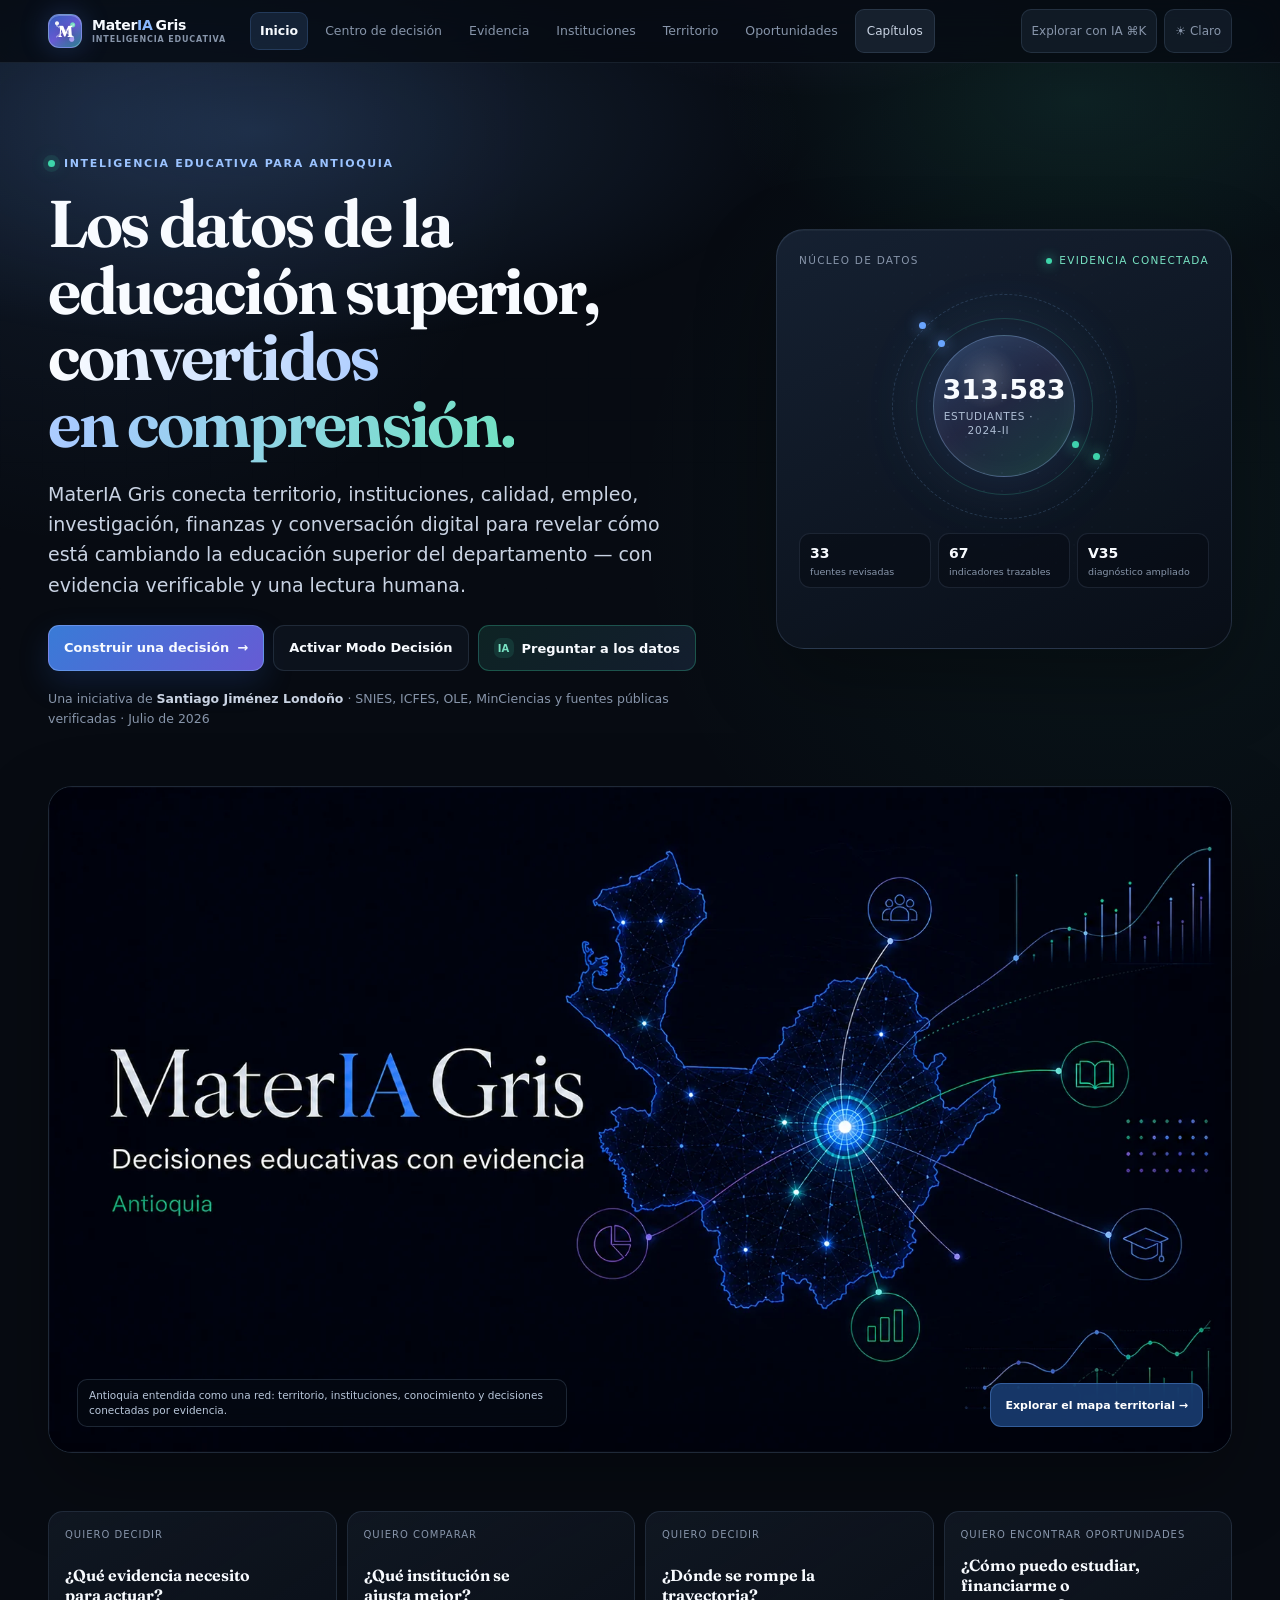
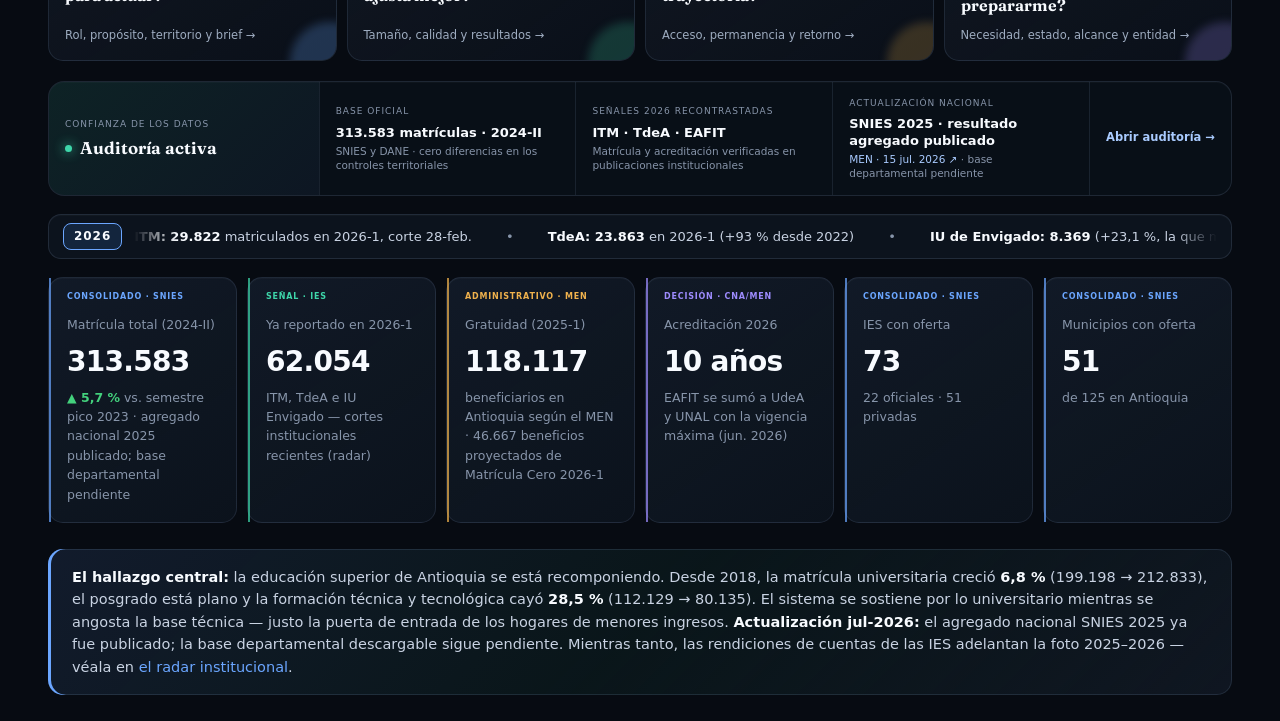
==== public/index.html @ 1e035f8a "feat: ampliar diagnostico educativo e imagen MaterIA V35" ====
<!DOCTYPE html>
<html lang="es">
<head>
<meta charset="UTF-8">
<meta name="viewport" content="width=device-width, initial-scale=1.0">
<title>MaterIA Gris · El cerebro de datos de la educación superior de Antioquia</title>
<link rel="preconnect" href="https://fonts.googleapis.com">
<link rel="preconnect" href="https://fonts.gstatic.com" crossorigin>
<link href="https://fonts.googleapis.com/css2?family=Fraunces:opsz,wght@9..144,550;9..144,650&display=swap" rel="stylesheet">
<link rel="icon" href="data:image/svg+xml,<svg xmlns=%22http://www.w3.org/2000/svg%22 viewBox=%220 0 100 100%22><text y=%22.9em%22 font-size=%2290%22>🧠</text></svg>">
<meta property="og:title" content="MaterIA Gris · El cerebro de datos de la educación superior de Antioquia">
<meta property="og:description" content="Matrícula, territorio, oportunidades, calidad, empleo y finanzas de la educación superior de Antioquia — datos verificados y decisiones explicables.">
<meta property="og:url" content="https://materia-gris.vercel.app/">
<meta property="og:type" content="website">
<meta property="og:image" content="https://materia-gris.vercel.app/og.png">
<meta property="og:image:width" content="1672">
<meta property="og:image:height" content="941">
<meta property="og:image:alt" content="MaterIA Gris · Decisiones educativas con evidencia · Antioquia">
<meta name="twitter:card" content="summary_large_image">
<meta name="twitter:image" content="https://materia-gris.vercel.app/og.png">
<meta name="theme-color" content="#070b12">
<meta name="description" content="MaterIA Gris — inteligencia educativa para Antioquia: oportunidades, territorio, instituciones, calidad, empleo, finanzas y decisiones con evidencia. Por Santiago Jiménez Londoño.">
<style>
:root{
  --page:#070b12; --surface:#101722; --surface-2:#16202d;
  --ink:#f8fbff; --ink-2:#c9d3e3; --muted:#8795aa;
  --grid:#202c3b; --baseline:#344257; --border:rgba(151,180,222,.14);
  --s1:#6ba6ff; --s2:#3ed6aa; --s3:#f0b24d; --s4:#9e8cff;
  --ok:#43d17d;
  --ramp1:#bcd7ff; --ramp2:#8bbcff; --ramp3:#6ba6ff; --ramp4:#3e82df; --ramp5:#225ca9;
  --o1:#9cc8ff; --o2:#6ba6ff; --o3:#2a66b4;
}
*{box-sizing:border-box;margin:0;padding:0}
html{scroll-behavior:smooth;scroll-padding-top:70px;overflow-x:hidden}
body{background:var(--page);color:var(--ink-2);font:15px/1.55 system-ui,-apple-system,"Segoe UI",sans-serif;-webkit-font-smoothing:antialiased;overflow-x:hidden}
.sr-only{position:absolute!important;width:1px!important;height:1px!important;padding:0!important;margin:-1px!important;overflow:hidden!important;clip:rect(0,0,0,0)!important;white-space:nowrap!important;border:0!important}
a{color:var(--s1);text-decoration:none}
a:hover{text-decoration:underline}
.wrap{max-width:1180px;margin:0 auto;padding:0 20px}
nav{position:sticky;top:0;z-index:50;background:rgba(13,13,13,.92);backdrop-filter:blur(8px);border-bottom:1px solid var(--border)}
nav .wrap{display:flex;align-items:center;gap:18px;height:52px;overflow-x:auto;white-space:nowrap}
nav a,nav button{min-height:44px;display:inline-flex;align-items:center}
nav .logo{font-weight:700;color:var(--ink);font-size:14px;letter-spacing:.02em}
nav .logo span{color:var(--s1)}
nav a.sec{color:var(--muted);font-size:13px}
nav a.sec:hover{color:var(--ink);text-decoration:none}
header{padding:56px 0 8px}
.kicker{color:var(--s1);font-size:12px;font-weight:700;letter-spacing:.14em;text-transform:uppercase;margin-bottom:14px}
h1{color:var(--ink);font-size:clamp(28px,4.4vw,44px);line-height:1.12;font-weight:750;letter-spacing:-.015em;max-width:920px}
.lede{margin:18px 0 6px;max-width:840px;font-size:16.5px;color:var(--ink-2)}
.byline{margin:14px 0 34px;color:var(--muted);font-size:13.5px}
.byline b{color:var(--ink-2);font-weight:600}
.kpis{display:grid;grid-template-columns:repeat(auto-fit,minmax(165px,1fr));gap:12px;margin:8px 0 26px}
.kpi{background:var(--surface);border:1px solid var(--border);border-radius:12px;padding:16px 16px 14px}
.kpi .lbl{font-size:12.5px;color:var(--muted);margin-bottom:6px}
.kpi .val{font-size:26px;font-weight:700;color:var(--ink);letter-spacing:-.01em;white-space:nowrap}
.kpi .val.small{font-size:20px;line-height:2}
.kpi .sub{font-size:12.5px;color:var(--muted);margin-top:4px}
.kpi .up{color:var(--ok);font-weight:600}
.kpi .down{color:#e66767;font-weight:600}
section{padding:34px 0 6px}
.sec-head{display:flex;align-items:baseline;gap:14px;margin-bottom:6px}
.sec-num{color:var(--s1);font-weight:700;font-size:13px;letter-spacing:.1em}
h2{color:var(--ink);font-size:24px;font-weight:700;letter-spacing:-.01em}
.sec-desc{color:var(--muted);max-width:860px;margin:6px 0 20px;font-size:14.5px}
.cards{display:grid;gap:14px;grid-template-columns:repeat(12,1fr)}
.card{background:var(--surface);border:1px solid var(--border);border-radius:14px;padding:20px;grid-column:span 12;min-width:0}
.card.half{grid-column:span 6}
.card.third{grid-column:span 4}
@media(max-width:900px){.card.half,.card.third{grid-column:span 12}}
.card h3{color:var(--ink);font-size:15.5px;font-weight:650;margin-bottom:2px}
.card .note{color:var(--muted);font-size:12.5px;margin-bottom:14px}
.callout{border-left:3px solid var(--s1);background:var(--surface);border-radius:0 12px 12px 0;padding:14px 18px;margin:16px 0;color:var(--ink-2);font-size:14.5px}
.callout b{color:var(--ink)}
.legend{display:flex;flex-wrap:wrap;gap:14px;margin:2px 0 12px;font-size:12.5px;color:var(--ink-2)}
.legend .it{display:flex;align-items:center;gap:6px}
.legend .sw{width:12px;height:12px;border-radius:3px;flex:none}
.legend .ln{width:16px;height:2px;border-radius:1px;flex:none}
.chart{position:relative;width:100%}
.chart svg{display:block;width:100%;height:auto}
#tip{position:fixed;z-index:99;pointer-events:none;background:var(--surface-2);border:1px solid var(--border);border-radius:9px;padding:9px 12px;font-size:12.5px;box-shadow:0 6px 24px rgba(0,0,0,.5);display:none;max-width:320px}
#tip .t-title{color:var(--muted);font-size:11.5px;margin-bottom:5px}
#tip .row{display:flex;align-items:center;gap:7px;margin:2px 0}
#tip .row .k{width:14px;height:2.5px;border-radius:2px;flex:none}
#tip .row .v{color:var(--ink);font-weight:650}
#tip .row .n{color:var(--ink-2)}
details.tw{margin-top:12px}
details.tw summary{cursor:pointer;color:var(--muted);font-size:12.5px;user-select:none}
details.tw summary:hover{color:var(--ink)}
.tscroll{overflow-x:auto;margin-top:10px;border:1px solid var(--border);border-radius:10px}
table{border-collapse:collapse;width:100%;font-size:13px;min-width:520px}
th{position:sticky;top:0;background:var(--surface-2);color:var(--muted);font-weight:600;text-align:left;padding:9px 12px;font-size:12px;white-space:nowrap;cursor:default;user-select:none}
#tb-ies th{cursor:pointer}
th.num,td.num{text-align:right;font-variant-numeric:tabular-nums}
td{padding:8px 12px;border-top:1px solid var(--grid);color:var(--ink-2);white-space:nowrap}
td.wrapcell{white-space:normal;min-width:220px}
tr:hover td{background:var(--surface-2)}
.tag{display:inline-block;padding:2px 8px;border-radius:20px;font-size:11.5px;font-weight:600;border:1px solid var(--border)}
.tag.of{color:#7fb8ff;background:rgba(57,135,229,.12)}
.tag.pr{color:#66d3a8;background:rgba(25,158,112,.12)}
.trend{display:inline-block;width:20px;text-align:center;border-radius:6px;font-size:11px;font-weight:700;padding:1px 0;margin-right:2px}
.trend.up{color:#5fd08a;background:rgba(12,163,12,.14)}
.trend.down{color:#e88a8a;background:rgba(230,103,103,.12)}
.trend.flat{color:var(--ink-2);background:rgba(255,255,255,.08)}
.tag.vg{color:#5fd08a;background:rgba(12,163,12,.14)}
.tag.rn{color:#ffb84d;background:rgba(201,133,0,.14)}
.filters{display:flex;flex-wrap:wrap;gap:10px;margin:0 0 16px;align-items:center}
.filters input,.filters select{min-height:44px;background:var(--surface-2);border:1px solid var(--border);color:var(--ink);border-radius:9px;padding:8px 12px;font-size:13.5px;font-family:inherit;max-width:230px}
.filters input{min-width:210px}
.filters .count{color:var(--muted);font-size:12.5px;margin-left:auto}
/* ---------- pulido visual ---------- */
header{position:relative}
header::before{content:"";position:absolute;inset:-120px -40% auto;height:520px;pointer-events:none;
  background:radial-gradient(ellipse 60% 55% at 30% 20%,rgba(57,135,229,.14),transparent 65%),
             radial-gradient(ellipse 40% 45% at 75% 10%,rgba(25,158,112,.07),transparent 60%);z-index:-1}
.card{transition:border-color .25s ease,transform .25s ease}
.card:hover{border-color:rgba(255,255,255,.20)}
nav a.sec.active{color:var(--ink);font-weight:600}
.reveal{opacity:0;transform:translateY(16px);transition:opacity .55s ease,transform .55s ease}
.reveal.in{opacity:1;transform:none}
@media (prefers-reduced-motion: reduce){.reveal{opacity:1;transform:none;transition:none}.card{transition:none}}
/* ---------- gráficas que se dibujan ---------- */
.chart .linea{stroke-dasharray:1;stroke-dashoffset:1}
.reveal.in .chart .linea{transition:stroke-dashoffset 1.1s cubic-bezier(.4,0,.2,1) .15s;stroke-dashoffset:0}
.chart .fin{opacity:0}
.reveal.in .chart .fin{transition:opacity .4s ease 1.1s;opacity:1}
.chart .barra{transform:scaleX(0);transform-origin:left center;transform-box:fill-box}
.reveal.in .chart .barra{transition:transform .65s cubic-bezier(.2,.7,.3,1);transform:scaleX(1)}
.chart .vbarra{transform:scaleY(0);transform-origin:center bottom;transform-box:fill-box}
.reveal.in .chart .vbarra{transition:transform .65s cubic-bezier(.2,.7,.3,1);transform:scaleY(1)}
.chart .burbuja{transform:scale(0);transform-origin:center;transform-box:fill-box}
.reveal.in .chart .burbuja{transition:transform .55s cubic-bezier(.34,1.56,.64,1) .2s;transform:scale(1)}
@media (prefers-reduced-motion: reduce){
  .chart .linea{stroke-dashoffset:0}.chart .fin{opacity:1}
  .chart .barra,.chart .vbarra,.chart .burbuja{transform:none;transition:none}
}
/* ---------- capa editorial ---------- */
h1,h2,#ficha h4{font-family:'Fraunces',Georgia,'Times New Roman',serif;font-weight:650}
h1{letter-spacing:-.01em}
.sec-head{position:relative;padding-bottom:10px;margin-bottom:10px}
.sec-head::after{content:"";position:absolute;left:0;bottom:0;width:64px;height:2.5px;border-radius:2px;background:linear-gradient(90deg,var(--s1),var(--s2))}
.callout{border-left:3px solid;border-image:linear-gradient(180deg,var(--s1),var(--s2)) 1}
#tip{backdrop-filter:blur(10px);-webkit-backdrop-filter:blur(10px)}
.kpi{transition:transform .25s ease,border-color .25s ease}
.kpi:hover{transform:translateY(-2px);border-color:rgba(57,135,229,.45)}
html.light .card{box-shadow:0 1px 2px rgba(20,20,15,.03),0 8px 22px rgba(20,20,15,.05)}
.tscroll::-webkit-scrollbar,#pal ul::-webkit-scrollbar,#ficha .fbox::-webkit-scrollbar{width:8px;height:8px}
.tscroll::-webkit-scrollbar-thumb,#pal ul::-webkit-scrollbar-thumb,#ficha .fbox::-webkit-scrollbar-thumb{background:var(--baseline);border-radius:4px}
.tscroll::-webkit-scrollbar-track,#pal ul::-webkit-scrollbar-track,#ficha .fbox::-webkit-scrollbar-track{background:transparent}
:focus-visible{outline:2px solid var(--s1);outline-offset:2px;border-radius:4px}
#progreso{position:fixed;top:0;left:0;height:2px;width:0;background:linear-gradient(90deg,var(--s1),var(--s2));z-index:60;transition:width .1s linear}
#arriba{position:fixed;right:18px;bottom:18px;z-index:55;width:44px;height:44px;border-radius:12px;background:var(--surface-2);border:1px solid var(--border);color:var(--ink);font-size:17px;cursor:pointer;opacity:0;pointer-events:none;transition:opacity .3s ease;box-shadow:0 4px 18px rgba(0,0,0,.4)}
#arriba.on{opacity:1;pointer-events:auto}
#arriba:hover{background:var(--baseline)}
/* ---------- acreditación ---------- */
.acred-gate{min-height:430px;display:grid;place-items:center;padding:26px 0 12px}
.acred-gate[hidden],#acreditacion-contenido[hidden]{display:none!important}
.acred-lock{width:min(560px,100%);background:linear-gradient(145deg,rgba(57,135,229,.12),rgba(25,158,112,.06) 45%,var(--surface));border:1px solid rgba(57,135,229,.34);border-radius:18px;padding:clamp(24px,5vw,42px);box-shadow:0 20px 55px rgba(0,0,0,.24)}
.acred-lock .lock-mark{width:50px;height:50px;display:grid;place-items:center;border-radius:14px;background:rgba(57,135,229,.16);border:1px solid rgba(57,135,229,.42);font-size:22px;margin-bottom:18px}
.acred-lock h3{color:var(--ink);font-family:'Fraunces',Georgia,serif;font-size:clamp(22px,4vw,30px);line-height:1.18;margin-bottom:8px}
.acred-lock>p{color:var(--ink-2);margin-bottom:20px}
.acred-form label{display:block;color:var(--ink);font-size:13px;font-weight:650;margin-bottom:7px}
.acred-input-row{display:flex;gap:8px}
.acred-input-row input{flex:1;min-width:0;min-height:48px;background:var(--page);border:1px solid var(--border);border-radius:9px;color:var(--ink);font:inherit;padding:10px 12px}
.acred-input-row input[aria-invalid="true"]{border-color:#e66767}
.acred-button{min-height:44px;border:1px solid var(--border);border-radius:9px;padding:9px 14px;font-family:inherit;font-size:13px;font-weight:600;line-height:1.2;cursor:pointer;color:var(--ink);background:var(--surface-2)}
.acred-button:hover{border-color:rgba(57,135,229,.65)}
.acred-button.primary{min-height:48px;background:var(--s1);border-color:var(--s1);color:#fff}
.acred-button.primary:hover{filter:brightness(1.08)}
.acred-status{min-height:22px;margin-top:9px;color:#e88a8a;font-size:12.5px}
.acred-private{display:flex;gap:8px;align-items:flex-start;color:var(--muted);font-size:11.5px;line-height:1.45;margin-top:14px}
.acred-toolbar{display:flex;align-items:center;justify-content:space-between;gap:12px;margin:-6px 0 18px;padding:10px 12px;background:var(--surface);border:1px solid var(--border);border-radius:11px}
.acred-toolbar p{color:var(--muted);font-size:12px}
.guide-banner{background:linear-gradient(135deg,rgba(57,135,229,.14),rgba(25,158,112,.09));border-color:rgba(57,135,229,.28)}
.guide-banner .guide-kicker{color:var(--s1);font-size:11.5px;font-weight:750;letter-spacing:.1em;text-transform:uppercase;margin-bottom:6px}
.guide-banner h3{font-family:'Fraunces',Georgia,serif;font-size:clamp(20px,3vw,27px);line-height:1.2;margin-bottom:8px}
.guide-banner .guide-lede{max-width:900px;color:var(--ink-2);font-size:14px}
.guide-meta{display:flex;flex-wrap:wrap;gap:7px;margin-top:15px}
.guide-meta span{border:1px solid var(--border);background:rgba(13,13,13,.28);border-radius:999px;padding:4px 9px;color:var(--ink-2);font-size:11.5px}
.guide-grid{display:grid;grid-template-columns:repeat(2,minmax(0,1fr));gap:10px;margin-top:12px}
.guide-box{background:var(--surface-2);border:1px solid var(--border);border-radius:11px;padding:14px}
.guide-box h4{color:var(--ink);font-size:13.5px;margin-bottom:7px}
.guide-box ul,.guide-checks{list-style:none;display:grid;gap:6px;font-size:13px}
.guide-box li,.guide-checks li{position:relative;padding-left:17px}
.guide-box li::before{content:"→";position:absolute;left:0;color:var(--s1);font-weight:700}
.guide-checks li::before{content:"✓";position:absolute;left:0;color:var(--s2);font-weight:800}
.guide-role{display:grid;grid-template-columns:minmax(150px,.8fr) 1.7fr;gap:0;border-top:1px solid var(--grid);font-size:13px;padding:9px 0}
.guide-role:first-of-type{margin-top:10px}
.guide-role b{color:var(--ink);padding-right:12px}
.guide-risk{border-left:3px solid var(--s3);padding-left:13px;margin-top:10px;color:var(--ink-2);font-size:13px}
.guide-links{display:flex;flex-wrap:wrap;gap:8px;margin-top:14px}
.guide-links a{display:inline-flex;align-items:center;min-height:44px;border:1px solid var(--border);background:var(--surface-2);border-radius:9px;padding:8px 11px;font-size:12.5px;font-weight:650}
@media(max-width:700px){.guide-grid{grid-template-columns:1fr}.guide-role{grid-template-columns:1fr}.acred-input-row{flex-wrap:wrap}.acred-input-row input{flex-basis:100%}.acred-input-row .acred-button{flex:1}.acred-toolbar{align-items:flex-start}.acred-toolbar p{max-width:190px}}
.steps{list-style:none;counter-reset:paso;display:grid;gap:0;margin-top:6px}
.steps li{counter-increment:paso;position:relative;padding:0 0 22px 54px}
.steps li::before{content:counter(paso);position:absolute;left:0;top:0;width:34px;height:34px;border-radius:50%;background:rgba(57,135,229,.16);border:1px solid var(--s1);color:var(--ink);font-weight:700;font-size:14px;display:flex;align-items:center;justify-content:center}
.steps li::after{content:"";position:absolute;left:16.5px;top:38px;bottom:4px;width:1.5px;background:var(--grid)}
.steps li:last-child::after{display:none}
.steps li:last-child{padding-bottom:4px}
.steps h4{color:var(--ink);font-size:14.5px;font-weight:650;margin-bottom:3px;padding-top:6px}
.steps p{font-size:13.5px;color:var(--ink-2)}
.steps .quien{display:inline-block;margin-top:6px;font-size:11.5px;color:var(--muted);background:var(--surface-2);border:1px solid var(--border);border-radius:14px;padding:2px 9px}
.duo{display:grid;grid-template-columns:1fr 1fr;gap:0;border:1px solid var(--border);border-radius:12px;overflow:hidden;margin-top:8px}
@media(max-width:700px){.duo{grid-template-columns:1fr}}
.duo>div{padding:16px 18px}
.duo>div:first-child{border-right:1px solid var(--border);background:var(--surface-2)}
@media(max-width:700px){.duo>div:first-child{border-right:none;border-bottom:1px solid var(--border)}}
.duo h4{color:var(--ink);font-size:14px;margin-bottom:8px}
.duo ul{list-style:none;font-size:13px}
.duo li{margin:6px 0;padding-left:14px;position:relative}
.duo li::before{content:"·";position:absolute;left:2px;color:var(--s1);font-weight:700}
.factores{display:grid;grid-template-columns:repeat(auto-fill,minmax(200px,1fr));gap:8px;margin-top:8px}
.factores span{background:var(--surface-2);border:1px solid var(--border);border-radius:9px;padding:9px 12px;font-size:12.5px;color:var(--ink-2)}
.factores span b{color:var(--s1);font-weight:700;margin-right:6px}
.tline{list-style:none;display:grid;gap:0;margin-top:6px}
.tline li{position:relative;padding:0 0 18px 96px}
.tline li::before{content:"";position:absolute;left:72px;top:6px;width:9px;height:9px;border-radius:50%;background:var(--s1)}
.tline li::after{content:"";position:absolute;left:76px;top:20px;bottom:-2px;width:1.5px;background:var(--grid)}
.tline li:last-child::after{display:none}
.tline li:last-child{padding-bottom:2px}
.tline .mes{position:absolute;left:0;top:3px;font-size:11px;font-weight:700;color:var(--muted);letter-spacing:.06em;text-transform:uppercase}
.tline p{font-size:13.5px;color:var(--ink-2)}
.tline b{color:var(--ink)}
.policy-grid{display:grid;grid-template-columns:repeat(3,1fr);gap:10px;margin-top:14px}
.policy-stat{background:var(--surface-2);border:1px solid var(--border);border-radius:11px;padding:14px;min-width:0}
.policy-stat .pv{display:block;color:var(--ink);font-size:22px;line-height:1.15;font-weight:750;letter-spacing:-.01em;font-variant-numeric:tabular-nums}
.policy-stat .pl{display:block;color:var(--ink-2);font-size:12.5px;line-height:1.4;margin-top:5px}
.policy-stat .ps{display:block;color:var(--muted);font-size:11.5px;line-height:1.35;margin-top:7px}
.policy-stat a{font-weight:650}
.policy-note{margin-top:12px;color:var(--muted);font-size:11.5px;line-height:1.45}
@media(max-width:760px){.policy-grid{grid-template-columns:1fr 1fr}}
@media(max-width:480px){.policy-grid{grid-template-columns:1fr}}
#ficha{position:fixed;inset:0;z-index:100;background:rgba(0,0,0,.6);display:none;align-items:flex-start;justify-content:center;padding:7vh 16px;overflow-y:auto}
#ficha.on{display:flex}
#ficha .fbox{width:min(760px,94vw);background:var(--surface);border:1px solid var(--border);border-radius:16px;padding:22px 24px 18px;box-shadow:0 20px 60px rgba(0,0,0,.55);max-height:86vh;overflow-y:auto}
#ficha h4{color:var(--ink);font-size:20px;margin:0 0 2px}
#ficha .fsub{color:var(--muted);font-size:12.5px;margin-bottom:4px}
#ficha .fk{display:grid;grid-template-columns:repeat(auto-fit,minmax(128px,1fr));gap:10px;margin:14px 0 8px}
#ficha .fk>div{background:var(--surface-2);border:1px solid var(--border);border-radius:10px;padding:10px 12px}
#ficha .fk .l{font-size:11.5px;color:var(--muted)}
#ficha .fk .v{font-size:18px;font-weight:700;color:var(--ink);font-variant-numeric:tabular-nums;white-space:nowrap}
#ficha .fk .s{font-size:11.5px;color:var(--muted)}
#ficha .fr{display:flex;justify-content:space-between;gap:14px;padding:9px 0;border-top:1px solid var(--grid);font-size:13.5px;align-items:baseline}
#ficha .fr span:first-child{color:var(--muted);flex:none}
#ficha .fr b{color:var(--ink);text-align:right;font-weight:600}
#ficha .fbtn{min-height:44px;background:var(--surface-2);border:1px solid var(--border);color:var(--ink);border-radius:8px;padding:5px 11px;cursor:pointer;font-size:12.5px;font-family:inherit}
#ficha .fbtn:hover{background:var(--baseline)}
#tb-ies tbody tr{cursor:pointer}
#tb-ies tbody tr:focus{outline:2px solid var(--s1);outline-offset:-2px;background:var(--surface-2)}
.cinta{display:flex;align-items:center;gap:12px;margin:2px 0 18px;border:1px solid var(--border);background:var(--surface);border-radius:12px;padding:8px 14px;overflow:hidden;cursor:pointer}
.cinta .anio{flex:none;background:rgba(57,135,229,.16);border:1px solid var(--s1);color:var(--ink);font-weight:700;font-size:12px;border-radius:8px;padding:3px 10px;letter-spacing:.08em}
.cinta .pista{overflow:hidden;flex:1;min-width:0;contain:paint;-webkit-mask-image:linear-gradient(90deg,transparent,#000 4%,#000 96%,transparent);mask-image:linear-gradient(90deg,transparent,#000 4%,#000 96%,transparent)}
.cinta .rollo{display:inline-flex;gap:34px;white-space:nowrap;font-size:13px;color:var(--ink-2);animation:cinta 55s linear infinite;padding-right:34px}
.cinta:hover .rollo{animation-play-state:paused}
.cinta b{color:var(--ink)}
@keyframes cinta{to{transform:translateX(-50%)}}
@media (prefers-reduced-motion: reduce){.cinta .rollo{animation:none;white-space:normal;flex-wrap:wrap;gap:8px 20px}}
/* ---------- mapa ---------- */
.map-flex{display:grid;grid-template-columns:1.6fr 1fr;gap:20px;align-items:start}
@media(max-width:900px){.map-flex{grid-template-columns:1fr}}
.map-box{position:relative;background:
  radial-gradient(circle at 48% 48%,rgba(107,166,255,.10),transparent 42%),
  linear-gradient(155deg,rgba(9,16,28,.98),rgba(5,10,18,.98));border:1px solid var(--border);border-radius:12px;overflow:hidden}
.map-box svg{display:block;width:100%;height:auto;touch-action:none;cursor:grab}
.map-box svg.panning{cursor:grabbing}
.antioquia-silhouette{fill:rgba(107,166,255,.10);stroke:rgba(126,183,255,.62);stroke-width:2.2;vector-effect:non-scaling-stroke;filter:drop-shadow(0 0 9px rgba(79,145,255,.72));pointer-events:none}
.map-outline-label{position:absolute;z-index:3;left:12px;top:12px;display:grid;gap:2px;padding:8px 10px;border:1px solid rgba(126,183,255,.24);border-radius:10px;background:rgba(5,11,20,.78);backdrop-filter:blur(12px);pointer-events:none}
.map-outline-label b{color:#eaf3ff;font:650 12px/1 'Fraunces',Georgia,serif;letter-spacing:.08em;text-transform:uppercase}
.map-outline-label span{color:#8fa7c6;font-size:8px;letter-spacing:.07em;text-transform:uppercase}
.map-zoom{position:absolute;top:10px;right:10px;display:flex;flex-direction:column;gap:6px}
.map-zoom button{width:44px;height:44px;border-radius:8px;background:var(--surface-2);border:1px solid var(--border);color:var(--ink);font-size:16px;cursor:pointer;line-height:1}
.map-zoom button:hover{background:var(--baseline)}
.seg{display:flex;flex-wrap:wrap;gap:6px;margin:0 0 14px}
.seg button{min-height:44px;padding:7px 14px;border-radius:22px;background:var(--surface-2);border:1px solid var(--border);color:var(--ink-2);font-size:13px;cursor:pointer;font-family:inherit;transition:all .2s}
.seg button:hover{color:var(--ink)}
.seg button.on{background:rgba(57,135,229,.18);border-color:var(--s1);color:var(--ink);font-weight:600}
.map-legend{display:flex;flex-wrap:wrap;gap:14px;margin-top:12px;font-size:12px;color:var(--muted);align-items:center}
.map-legend .it{display:flex;align-items:center;gap:6px}
.map-legend .sw{width:14px;height:14px;border-radius:4px;flex:none}
.mpanel{background:var(--surface-2);border:1px solid var(--border);border-radius:12px;padding:16px}
.mpanel h4{color:var(--ink);font-size:16px;margin-bottom:2px}
.mpanel .sub{color:var(--muted);font-size:12px;margin-bottom:12px}
.mpanel .row{display:flex;justify-content:space-between;padding:7px 0;border-top:1px solid var(--grid);font-size:13.5px}
.mpanel .row:first-of-type{border-top:none}
.mpanel .row b{color:var(--ink);font-variant-numeric:tabular-nums}
html.light .map-box{background:radial-gradient(circle at 48% 48%,rgba(43,102,194,.09),transparent 42%),linear-gradient(155deg,#f7f9fc,#edf3f9)}
html.light .map-outline-label{background:rgba(255,255,255,.88);border-color:rgba(43,102,194,.20)}
html.light .map-outline-label b{color:#17365f}html.light .map-outline-label span{color:#58708e}
.atlas-grid{display:grid;grid-template-columns:repeat(3,minmax(0,1fr));gap:12px;margin-top:16px}
.atlas-kpis{display:grid;grid-template-columns:repeat(3,minmax(0,1fr));gap:8px;margin-top:14px}
.atlas-kpi{background:var(--surface-2);border:1px solid var(--border);border-radius:10px;padding:10px 12px;color:var(--muted);font-size:11px;line-height:1.35}
.atlas-kpi b{display:block;color:var(--ink);font-size:18px;font-variant-numeric:tabular-nums;line-height:1.15;margin-bottom:2px}
.atlas-tools{display:flex;align-items:end;gap:9px;flex-wrap:wrap;margin-top:12px;padding:11px 12px;background:var(--surface-2);border:1px solid var(--border);border-radius:10px}
.atlas-tools .field{display:grid;gap:5px;min-width:min(100%,310px);flex:1}
.atlas-tools label{color:var(--ink);font-size:12px;font-weight:650}
.atlas-tools select{width:100%;min-height:44px}
.atlas-clear{min-height:44px;padding:0 14px;border:1px solid var(--border);border-radius:8px;background:var(--surface);color:var(--ink-2);font:inherit;font-size:12px;cursor:pointer}
.atlas-clear:hover{border-color:var(--s1);color:var(--ink)}
.atlas-map{margin:0;background:var(--surface-2);border:1px solid var(--border);border-radius:12px;padding:13px;min-width:0}
.atlas-map figcaption{display:grid;gap:4px;min-height:94px}
.atlas-map .ak{color:var(--s1);font-size:10.5px;font-weight:750;letter-spacing:.09em;text-transform:uppercase}
.atlas-map figcaption b{color:var(--ink);font-size:15px;line-height:1.25}
.atlas-map figcaption span:last-child{color:var(--muted);font-size:11.5px;line-height:1.4}
.atlas-svg{margin-top:10px;border-radius:9px;background:var(--page);overflow:hidden}
.atlas-svg svg{display:block;width:100%;height:auto;max-height:390px}
.atlas-svg path{transition:opacity .15s,stroke-width .15s;cursor:crosshair}
.atlas-svg path:hover{opacity:.82;stroke-width:1.4}
.atlas-svg path.is-selected{opacity:1;stroke:var(--ink);stroke-width:2.6;filter:drop-shadow(0 0 2px var(--s1))}
.atlas-mini-legend{display:flex;flex-wrap:wrap;gap:7px 10px;margin-top:10px;color:var(--muted);font-size:10.5px;line-height:1.25}
.atlas-mini-legend .it{display:flex;align-items:center;gap:5px}
.atlas-mini-legend .sw{width:11px;height:11px;border-radius:3px;flex:none}
.atlas-read{margin-top:12px;padding:12px 14px;border-left:3px solid var(--s1);background:var(--surface-2);color:var(--ink-2);font-size:13px;line-height:1.5;border-radius:0 9px 9px 0}
.atlas-table{margin-top:14px;border-top:1px solid var(--grid);padding-top:12px}
.atlas-table summary{cursor:pointer;color:var(--ink);font-size:13px;font-weight:650}
.atlas-source{margin-top:12px!important;margin-bottom:0!important}
@media(max-width:1020px){.atlas-grid{grid-template-columns:1fr 1fr}.atlas-map:last-child{grid-column:1/-1}.atlas-map figcaption{min-height:78px}}
@media(max-width:640px){.atlas-kpis,.atlas-grid{grid-template-columns:1fr}.atlas-map:last-child{grid-column:auto}.atlas-map figcaption{min-height:0}.atlas-svg svg{max-height:430px}.atlas-tools{align-items:stretch}.atlas-clear{width:100%}.filters input,.filters select{width:100%;max-width:none}.filters .count{width:100%;margin-left:0}}
/* ---------- comparador ---------- */
.cmp-grid{display:grid;grid-template-columns:repeat(auto-fit,minmax(200px,1fr));gap:12px;margin-top:14px}
.cmp-col{background:var(--surface-2);border:1px solid var(--border);border-radius:12px;padding:14px}
.cmp-col h5{color:var(--ink);font-size:14px;margin-bottom:2px;font-weight:650}
.cmp-col .cs{color:var(--muted);font-size:11.5px;margin-bottom:10px}
.cmp-col .r{display:flex;justify-content:space-between;padding:6px 0;border-top:1px solid var(--grid);font-size:12.5px}
.cmp-col .r:first-of-type{border-top:none}
.cmp-col .r b{color:var(--ink);font-variant-numeric:tabular-nums}
.cmp-col .bar{height:4px;border-radius:2px;background:var(--s1);margin-top:2px}
.chips{display:flex;flex-wrap:wrap;gap:6px;margin-top:10px}
.chip{padding:5px 10px;border-radius:16px;background:rgba(57,135,229,.16);border:1px solid var(--s1);color:var(--ink);font-size:12px;display:flex;gap:6px;align-items:center}
.chip button{background:none;border:none;color:var(--ink-2);cursor:pointer;font-size:13px;line-height:1;padding:0}
.dl{min-height:44px;display:inline-flex;align-items:center;background:none;border:none;color:var(--muted);font-size:12.5px;cursor:pointer;font-family:inherit;padding:0 4px;margin-left:8px;text-decoration:underline}
.dl:hover{color:var(--ink)}
/* ---------- redes sociales ---------- */
.rs-kpis .kpi{position:relative;overflow:hidden}
.rs-kpis .kpi::after{content:"";position:absolute;right:-24px;bottom:-34px;width:92px;height:92px;border-radius:50%;background:rgba(57,135,229,.08)}
.rs-rank{display:grid;gap:7px;margin-top:12px}
.rs-rank-row{display:grid;grid-template-columns:30px minmax(130px,1.1fr) minmax(130px,2fr) 56px;gap:10px;align-items:center;min-height:34px;font-size:12.5px}
.rs-pos{width:27px;height:27px;display:grid;place-items:center;border-radius:50%;background:var(--surface-2);border:1px solid var(--border);color:var(--ink);font-weight:750;font-variant-numeric:tabular-nums}
.rs-rank-row:nth-child(-n+3) .rs-pos{background:rgba(57,135,229,.17);border-color:rgba(57,135,229,.48)}
.rs-name{color:var(--ink-2);overflow:hidden;text-overflow:ellipsis;white-space:nowrap}
.rs-track{height:9px;background:var(--page);border-radius:9px;overflow:hidden}
.rs-fill{display:block;height:100%;border-radius:9px;background:linear-gradient(90deg,var(--s1),var(--s2));transform-origin:left center}
.rs-value{text-align:right;color:var(--ink);font-weight:700;font-variant-numeric:tabular-nums}
.rs-method{display:grid;grid-template-columns:repeat(4,minmax(0,1fr));gap:9px;margin-top:14px}
.rs-method div{background:var(--surface-2);border:1px solid var(--border);border-radius:10px;padding:12px;color:var(--muted);font-size:11.5px}
.rs-method b{display:block;color:var(--ink);font-size:18px;margin-bottom:3px}
.rs-platforms{display:grid;gap:8px;list-style:none;font-size:13px}
.rs-platforms li{display:grid;grid-template-columns:92px 1fr;gap:10px;padding-top:8px;border-top:1px solid var(--grid)}
.rs-platforms li:first-child{border-top:0;padding-top:0}
.rs-platforms b{color:var(--ink)}
.rs-warning{border:1px solid rgba(201,133,0,.38);background:rgba(201,133,0,.07);border-radius:11px;padding:13px 15px;color:var(--ink-2);font-size:13px;margin:12px 0 18px}
.rs-warning b{color:var(--ink)}
@media(max-width:760px){.rs-method{grid-template-columns:1fr 1fr}.rs-rank-row{grid-template-columns:28px minmax(100px,1.2fr) minmax(90px,1.5fr) 50px;gap:7px}.rs-platforms li{grid-template-columns:76px 1fr}}
@media(max-width:460px){.rs-method{grid-template-columns:1fr}.rs-rank-row{grid-template-columns:28px minmax(88px,1fr) minmax(70px,1fr) 46px}.rs-name{font-size:11.5px}}
/* ---------- paleta ⌘K ---------- */
#pal{position:fixed;inset:0;z-index:100;background:rgba(0,0,0,.6);display:none;align-items:flex-start;justify-content:center;padding-top:12vh}
#pal.on{display:flex}
#pal .box{width:min(600px,92vw);background:var(--surface);border:1px solid var(--border);border-radius:14px;overflow:hidden;box-shadow:0 20px 60px rgba(0,0,0,.6)}
#pal input{width:100%;padding:16px 18px;background:none;border:none;border-bottom:1px solid var(--border);color:var(--ink);font-size:16px;font-family:inherit;outline:none}
#pal ul{list-style:none;max-height:52vh;overflow-y:auto}
#pal li{padding:11px 18px;cursor:pointer;font-size:14px;color:var(--ink-2);display:flex;justify-content:space-between;gap:12px}
#pal li.sel,#pal li:hover{background:var(--surface-2);color:var(--ink)}
#pal li .k{color:var(--muted);font-size:11.5px;flex:none}
#pal .hint{padding:10px 18px;border-top:1px solid var(--border);color:var(--muted);font-size:11.5px}
footer{margin-top:56px;border-top:1px solid var(--border);padding:36px 0 48px;color:var(--muted);font-size:13.5px}
footer h4{color:var(--ink);font-size:14px;margin-bottom:10px}
footer ul{list-style:none}
footer li{margin:7px 0;padding-left:16px;position:relative}
footer li::before{content:"—";position:absolute;left:0;color:var(--s1)}
.fgrid{display:grid;grid-template-columns:1.4fr 1fr;gap:36px}
@media(max-width:800px){.fgrid{grid-template-columns:1fr}}
/* ---------- experiencia de inteligencia territorial · V22 ---------- */
body{min-height:100vh;background:
  radial-gradient(circle at 8% 5%,rgba(107,166,255,.10),transparent 27rem),
  radial-gradient(circle at 88% 22%,rgba(62,214,170,.06),transparent 31rem),var(--page)}
body::before{content:"";position:fixed;inset:0;z-index:-2;pointer-events:none;opacity:.26;background-image:
  linear-gradient(rgba(151,180,222,.045) 1px,transparent 1px),
  linear-gradient(90deg,rgba(151,180,222,.045) 1px,transparent 1px);background-size:42px 42px;mask-image:linear-gradient(to bottom,black,transparent 78%)}
.wrap{max-width:1240px;padding-inline:clamp(16px,3vw,28px)}
nav{background:rgba(7,11,18,.84);border-color:rgba(151,180,222,.12);backdrop-filter:blur(18px) saturate(135%)}
nav .wrap{height:62px;gap:7px}
nav .logo{font-size:14px;letter-spacing:.01em;padding:0 12px 0 4px;margin-right:5px}
nav .logo::before{content:"";width:29px;height:29px;margin-right:9px;border-radius:9px;background:
  radial-gradient(circle at 34% 33%,#fff 0 2px,transparent 3px),
  radial-gradient(circle at 67% 61%,var(--s2) 0 2px,transparent 3px),
  linear-gradient(135deg,rgba(107,166,255,.95),rgba(158,140,255,.72));box-shadow:0 0 24px rgba(107,166,255,.28);flex:none}
nav a.sec{min-height:38px;padding:0 10px;border-radius:9px;font-size:12.5px;transition:background .2s,color .2s}
nav a.sec:hover{background:rgba(107,166,255,.08)}
nav a.sec.active{background:rgba(107,166,255,.13);box-shadow:inset 0 0 0 1px rgba(107,166,255,.18)}
#pal-open,#tema{border-color:var(--border)!important;background:rgba(22,32,45,.72)!important;border-radius:10px!important}
header{padding:clamp(48px,7vw,88px) 0 10px}
header::before{inset:-160px -24% auto;height:760px;background:
  radial-gradient(ellipse 46% 42% at 28% 30%,rgba(107,166,255,.18),transparent 68%),
  radial-gradient(ellipse 30% 36% at 75% 26%,rgba(62,214,170,.10),transparent 68%),
  radial-gradient(ellipse 22% 28% at 60% 6%,rgba(158,140,255,.10),transparent 70%)}
.hero-grid{display:grid;grid-template-columns:minmax(0,1.18fr) minmax(330px,.82fr);gap:clamp(28px,6vw,72px);align-items:center}
.hero-copy{min-width:0}
.kicker{display:inline-flex;align-items:center;gap:9px;margin-bottom:18px;color:#9bc3ff;font-size:11px;letter-spacing:.15em}
.kicker::before{content:"";width:7px;height:7px;border-radius:50%;background:var(--s2);box-shadow:0 0 0 5px rgba(62,214,170,.10),0 0 18px rgba(62,214,170,.45)}
h1{font-size:clamp(38px,5.3vw,66px);line-height:1.01;letter-spacing:-.035em;max-width:780px;text-wrap:balance}
.hero-accent{background:linear-gradient(105deg,#fff 0%,#a7caff 45%,#70e2c1 100%);-webkit-background-clip:text;background-clip:text;color:transparent}
.lede{font-size:clamp(16px,1.8vw,19px);line-height:1.6;max-width:735px;color:var(--ink-2);margin-top:22px}
.byline{margin:18px 0 0;font-size:12.5px}
.hero-actions{display:flex;flex-wrap:wrap;gap:9px;margin-top:25px}
.hero-btn{min-height:46px;display:inline-flex;align-items:center;justify-content:center;gap:8px;border-radius:11px;padding:0 15px;border:1px solid var(--border);color:var(--ink);font-size:13px;font-weight:700;transition:transform .2s,border-color .2s,background .2s}
.hero-btn:hover{text-decoration:none;transform:translateY(-2px);border-color:rgba(107,166,255,.48)}
.hero-btn.primary{background:linear-gradient(135deg,#397bd7,#665bd4);border-color:rgba(150,185,255,.42);box-shadow:0 12px 30px rgba(42,91,180,.22)}
.hero-btn.secondary{background:rgba(16,23,34,.66)}
.ai-core{position:relative;min-height:420px;border:1px solid rgba(151,180,222,.17);border-radius:28px;padding:22px;overflow:hidden;background:
  linear-gradient(155deg,rgba(24,36,54,.88),rgba(9,14,23,.92)),
  radial-gradient(circle at 50% 45%,rgba(107,166,255,.12),transparent 50%);box-shadow:0 30px 80px rgba(0,0,0,.32),inset 0 1px 0 rgba(255,255,255,.04)}
.ai-core::before{content:"";position:absolute;inset:0;background-image:radial-gradient(rgba(151,180,222,.18) 1px,transparent 1px);background-size:18px 18px;mask-image:radial-gradient(circle at 50% 44%,black,transparent 64%);opacity:.42}
.core-top{position:relative;z-index:2;display:flex;align-items:center;justify-content:space-between;gap:10px;color:var(--muted);font-size:10.5px;text-transform:uppercase;letter-spacing:.12em}
.core-status{display:flex;align-items:center;gap:7px;color:#78e3c3}
.core-status::before{content:"";width:6px;height:6px;border-radius:50%;background:var(--s2);box-shadow:0 0 12px var(--s2)}
.core-orbit{position:relative;width:245px;height:245px;margin:15px auto 4px;display:grid;place-items:center}
.core-ring{position:absolute;border:1px solid rgba(130,178,246,.20);border-radius:50%;animation:core-spin 22s linear infinite}
.core-ring.r1{inset:10px;border-style:dashed}
.core-ring.r2{inset:34px;animation-direction:reverse;animation-duration:15s;border-color:rgba(62,214,170,.21)}
.core-ring::before,.core-ring::after{content:"";position:absolute;width:7px;height:7px;border-radius:50%;background:var(--s1);box-shadow:0 0 14px var(--s1)}
.core-ring::before{top:12%;left:12%}.core-ring::after{right:7%;bottom:26%;background:var(--s2);box-shadow:0 0 14px var(--s2)}
.core-center{position:relative;z-index:2;width:142px;height:142px;border-radius:50%;display:grid;place-items:center;text-align:center;background:
  radial-gradient(circle at 38% 30%,rgba(255,255,255,.16),transparent 24%),
  linear-gradient(145deg,rgba(107,166,255,.28),rgba(158,140,255,.12) 48%,rgba(62,214,170,.19));border:1px solid rgba(158,195,249,.34);box-shadow:0 0 70px rgba(83,138,227,.20),inset 0 0 30px rgba(255,255,255,.04)}
.core-center b{display:block;color:var(--ink);font-size:27px;line-height:1;font-variant-numeric:tabular-nums}
.core-center span{display:block;color:#aebed4;font-size:10.5px;line-height:1.35;margin-top:6px;max-width:92px;text-transform:uppercase;letter-spacing:.07em}
.core-signals{position:relative;z-index:2;display:grid;grid-template-columns:repeat(3,1fr);gap:7px}
.core-signal{min-width:0;background:rgba(8,13,22,.58);border:1px solid rgba(151,180,222,.13);border-radius:11px;padding:9px 10px}
.core-signal b{display:block;color:var(--ink);font-size:14px;font-variant-numeric:tabular-nums;white-space:nowrap}
.core-signal span{display:block;color:var(--muted);font-size:9.5px;line-height:1.25;margin-top:2px}
@keyframes core-spin{to{transform:rotate(360deg)}}
.brand-story{position:relative;margin:clamp(34px,5vw,58px) 0 0;border:1px solid rgba(151,180,222,.18);border-radius:24px;overflow:hidden;background:#050a13;box-shadow:0 30px 80px rgba(0,0,0,.28),inset 0 1px 0 rgba(255,255,255,.04)}
.brand-story::after{content:"";position:absolute;inset:0;pointer-events:none;box-shadow:inset 0 0 0 1px rgba(255,255,255,.025),inset 0 -90px 100px rgba(2,6,12,.20)}
.brand-story-link{position:relative;display:block;color:inherit}
.brand-story-link:hover{text-decoration:none}
.brand-story picture{display:block}
.brand-story img{display:block;width:100%;height:auto;aspect-ratio:1672/941;object-fit:contain;background:#050a13}
.brand-story-caption{position:absolute;z-index:2;left:clamp(14px,2.6vw,28px);right:clamp(14px,2.6vw,28px);bottom:clamp(14px,2.6vw,25px);display:flex;align-items:end;justify-content:space-between;gap:18px}
.brand-story-caption span{max-width:490px;padding:8px 11px;border:1px solid rgba(151,180,222,.18);border-radius:10px;background:rgba(5,10,19,.76);backdrop-filter:blur(12px);color:#b8c6da;font-size:10.5px;line-height:1.45}
.brand-story-cta{min-height:44px;display:inline-flex;align-items:center;padding:0 14px;border:1px solid rgba(107,166,255,.34);border-radius:11px;background:rgba(29,71,132,.76);backdrop-filter:blur(12px);color:#fff;font-size:11px;font-weight:700;white-space:nowrap}
.brand-story-cta:hover{text-decoration:none;background:rgba(43,91,160,.88)}
.journeys{display:grid;grid-template-columns:repeat(4,1fr);gap:10px;margin:clamp(36px,5vw,58px) 0 20px}
.journey{position:relative;min-height:114px;display:flex;flex-direction:column;justify-content:space-between;gap:12px;padding:15px 16px;border-radius:15px;border:1px solid var(--border);background:linear-gradient(145deg,rgba(17,24,35,.92),rgba(12,18,28,.72));color:var(--ink-2);overflow:hidden;transition:transform .25s,border-color .25s,box-shadow .25s}
.journey::after{content:"";position:absolute;width:80px;height:80px;border-radius:50%;right:-34px;bottom:-42px;background:var(--journey-color,rgba(107,166,255,.18));filter:blur(4px)}
.journey:hover{text-decoration:none;transform:translateY(-3px);border-color:rgba(107,166,255,.36);box-shadow:0 16px 34px rgba(0,0,0,.18)}
.journey small{color:var(--muted);font-size:10px;text-transform:uppercase;letter-spacing:.1em}
.journey b{color:var(--ink);font:650 16px/1.25 'Fraunces',Georgia,serif;max-width:185px}
.journey span{font-size:11.5px;color:#9eacc0}
.cinta{border-radius:13px!important;border-color:rgba(151,180,222,.15)!important;background:rgba(16,23,34,.72)!important;box-shadow:inset 0 1px 0 rgba(255,255,255,.025)}
.kpis{gap:10px}
.kpi{background:linear-gradient(145deg,rgba(18,27,40,.95),rgba(13,20,30,.86));border-color:rgba(151,180,222,.13);border-radius:15px;padding:18px;box-shadow:inset 0 1px 0 rgba(255,255,255,.025)}
.kpi:hover{transform:translateY(-3px);border-color:rgba(107,166,255,.38);box-shadow:0 15px 32px rgba(0,0,0,.16)}
.kpi .val{font-size:28px;letter-spacing:-.025em}
section{padding-top:clamp(34px,6vw,66px)}
.sec-head{gap:12px;padding-bottom:14px}
.sec-num{display:grid;place-items:center;min-width:34px;height:25px;border:1px solid rgba(107,166,255,.24);border-radius:20px;background:rgba(107,166,255,.09);font-size:10px}
.sec-head::after{width:82px;height:2px;box-shadow:0 0 18px rgba(107,166,255,.35)}
h2{font-size:clamp(27px,3vw,36px);line-height:1.12;letter-spacing:-.025em;text-wrap:balance}
.sec-desc{max-width:920px;font-size:15px;line-height:1.65;margin-bottom:25px}
.cards{gap:15px}
.card{position:relative;background:linear-gradient(150deg,rgba(17,24,35,.96),rgba(12,18,28,.91));border-color:rgba(151,180,222,.13);border-radius:18px;padding:clamp(18px,2.3vw,25px);box-shadow:0 12px 35px rgba(0,0,0,.12),inset 0 1px 0 rgba(255,255,255,.025);overflow:hidden}
.card::before{content:"";position:absolute;inset:0 0 auto;height:1px;background:linear-gradient(90deg,transparent,rgba(133,181,250,.22),transparent);opacity:0;transition:opacity .25s}
.card:hover{transform:translateY(-2px);border-color:rgba(107,166,255,.26);box-shadow:0 20px 45px rgba(0,0,0,.18)}
.card:hover::before{opacity:1}
.card h3{font-size:16px;letter-spacing:-.005em}
.callout{position:relative;border:none!important;border-radius:15px;background:linear-gradient(135deg,rgba(107,166,255,.11),rgba(62,214,170,.055),rgba(16,23,34,.96));padding:17px 20px 17px 24px;box-shadow:inset 3px 0 0 var(--s1),inset 0 0 0 1px var(--border)}
.tscroll{border-radius:12px;border-color:rgba(151,180,222,.13)}
th{background:#16202d}
#tip{background:rgba(18,27,40,.94);border-color:rgba(151,180,222,.22);border-radius:12px;box-shadow:0 18px 50px rgba(0,0,0,.45)}
.ai-guide{position:fixed;left:18px;bottom:18px;z-index:70;width:min(390px,calc(100vw - 36px));filter:drop-shadow(0 18px 40px rgba(0,0,0,.32));pointer-events:none}
.ai-guide.is-home{display:none}
.ai-guide-toggle{width:52px;min-height:52px;display:flex;align-items:center;justify-content:center;gap:10px;border:1px solid rgba(126,174,241,.32);border-radius:15px;padding:0;background:linear-gradient(135deg,rgba(35,76,135,.96),rgba(70,61,151,.96));color:#fff;font:700 13px/1 system-ui;cursor:pointer;box-shadow:inset 0 1px 0 rgba(255,255,255,.14);overflow:hidden;white-space:nowrap;pointer-events:auto;transition:width .22s ease,filter .2s ease}
.ai-guide.open .ai-guide-toggle{width:100%;justify-content:flex-start;padding:0 14px}
.ai-guide:not(.open) .ai-guide-toggle>span:not(.ai-guide-mark){display:none}
.ai-guide-toggle:hover{filter:brightness(1.08)}
.ai-guide-mark{width:25px;height:25px;display:grid;place-items:center;border-radius:8px;background:rgba(255,255,255,.13);font-size:12px;letter-spacing:-.04em}
.ai-guide-toggle .chev{margin-left:auto;transition:transform .2s}
.ai-guide.open .ai-guide-toggle .chev{transform:rotate(180deg)}
.ai-guide-panel{margin-bottom:8px;border:1px solid rgba(151,180,222,.20);border-radius:18px;background:rgba(12,18,28,.96);backdrop-filter:blur(20px) saturate(130%);padding:17px;box-shadow:inset 0 1px 0 rgba(255,255,255,.04);pointer-events:auto}
.ai-guide-panel[hidden]{display:none}
.ai-guide-eyebrow{display:flex;align-items:center;gap:7px;color:#78e3c3;font-size:9.5px;text-transform:uppercase;letter-spacing:.13em;font-weight:750}
.ai-guide-eyebrow::before{content:"";width:6px;height:6px;border-radius:50%;background:var(--s2);box-shadow:0 0 9px var(--s2)}
.ai-guide-panel h3{color:var(--ink);font:650 20px/1.18 'Fraunces',Georgia,serif;margin:10px 0 8px}
.ai-guide-panel p{color:var(--ink-2);font-size:12.5px;line-height:1.55}
.ai-guide-note{margin-top:11px;padding:10px 11px;border-radius:10px;background:rgba(107,166,255,.08);border:1px solid rgba(107,166,255,.12)}
.ai-guide-link{min-height:44px;display:inline-flex;align-items:center;margin-top:11px;color:#a9cbff;font-size:12px;font-weight:700}
.ai-guide-link:hover{color:#fff}
/* ---------- identidad y navegación basada en preguntas · V23 ---------- */
nav .logo::before{display:none}
nav .logo{display:flex;align-items:center;gap:10px;min-width:156px;padding-left:0}
.brand-mark{position:relative;width:34px;height:34px;flex:none;display:grid;place-items:center;border-radius:11px;overflow:hidden;background:
  radial-gradient(circle at 25% 26%,rgba(255,255,255,.95) 0 1.5px,transparent 2.5px),
  radial-gradient(circle at 74% 31%,#78e3c3 0 2px,transparent 3px),
  radial-gradient(circle at 71% 76%,#b5a8ff 0 2px,transparent 3px),
  linear-gradient(145deg,#315fbd 0%,#685bd5 52%,#168e78 115%);border:1px solid rgba(186,210,255,.38);box-shadow:0 0 28px rgba(86,126,237,.28),inset 0 1px 0 rgba(255,255,255,.26)}
.brand-mark::before{content:"";position:absolute;inset:7px;background:
  linear-gradient(34deg,transparent 45%,rgba(232,242,255,.58) 47%,rgba(232,242,255,.58) 51%,transparent 53%),
  linear-gradient(145deg,transparent 45%,rgba(232,242,255,.46) 47%,rgba(232,242,255,.46) 51%,transparent 53%);opacity:.9}
.brand-mark::after{content:"M";position:relative;color:#fff;font:720 16px/1 'Fraunces',Georgia,serif;letter-spacing:-.08em;text-shadow:0 2px 10px rgba(0,0,0,.35)}
.brand-copy{display:grid;line-height:1;gap:4px;color:var(--ink)!important}
.brand-word{display:flex;align-items:baseline;color:var(--ink)!important;font-size:14px;font-weight:760;letter-spacing:-.02em}
.brand-ia{color:#88b7ff!important}.brand-gris{color:var(--ink)!important;margin-left:3px}
.brand-copy small{color:var(--muted);font-size:8px;font-weight:650;letter-spacing:.105em;text-transform:uppercase;white-space:nowrap}
.hero-btn.ask{background:linear-gradient(135deg,rgba(62,214,170,.12),rgba(107,166,255,.12));border-color:rgba(62,214,170,.28);cursor:pointer;font-family:inherit}
.hero-btn.ask .ask-spark{width:20px;height:20px;display:grid;place-items:center;border-radius:7px;background:rgba(62,214,170,.12);color:#78e3c3;font-size:10px}
.evidence-rail{display:grid;grid-template-columns:1.05fr repeat(3,1fr) auto;align-items:stretch;margin:0 0 18px;border:1px solid rgba(151,180,222,.15);border-radius:16px;overflow:hidden;background:rgba(11,17,26,.72);box-shadow:inset 0 1px 0 rgba(255,255,255,.025)}
.evidence-lead,.evidence-item,.evidence-action{min-height:92px;padding:15px 16px}
.evidence-lead{display:flex;flex-direction:column;justify-content:center;background:linear-gradient(135deg,rgba(62,214,170,.10),rgba(107,166,255,.055))}
.evidence-lead small,.evidence-item small{color:var(--muted);font-size:9px;text-transform:uppercase;letter-spacing:.11em}
.evidence-lead b{display:flex;align-items:center;gap:8px;color:var(--ink);font:650 17px/1.2 'Fraunces',Georgia,serif;margin-top:6px}
.evidence-lead b::before{content:"";width:7px;height:7px;border-radius:50%;background:var(--s2);box-shadow:0 0 12px var(--s2)}
.evidence-item{display:flex;flex-direction:column;justify-content:center;border-left:1px solid rgba(151,180,222,.12)}
.evidence-item b{color:var(--ink);font-size:13px;line-height:1.25;margin:6px 0 3px}.evidence-item span{color:var(--muted);font-size:10.5px;line-height:1.35}
.evidence-item a{color:#a9cbff}.evidence-item a:hover{color:#fff}
.evidence-action{display:grid;place-items:center;border-left:1px solid rgba(151,180,222,.12);color:#a9cbff;font-size:11.5px;font-weight:750;white-space:nowrap}
.evidence-action:hover{text-decoration:none;background:rgba(107,166,255,.07);color:#fff}
.ai-guide-source{display:flex;justify-content:space-between;gap:12px;align-items:center;margin-top:11px;padding-top:11px;border-top:1px solid rgba(151,180,222,.12);font-size:10px}
.ai-guide-source span{color:#78e3c3;font-weight:700}.ai-guide-source a{color:#a9cbff}
#pal .hint{display:flex;justify-content:space-between;gap:12px}.pal-trust{color:#78e3c3}
#pal-list .pal-empty{display:block;padding:20px 18px;color:var(--muted);font-size:13px;line-height:1.5;cursor:default}
@media(max-width:1050px){.evidence-rail{grid-template-columns:1fr 1fr}.evidence-action{grid-column:1/-1;min-height:48px}.evidence-item:nth-child(2n){border-left:1px solid rgba(151,180,222,.12)}}
@media(max-width:640px){nav .logo{min-width:146px}.brand-copy small{display:none}.evidence-rail{grid-template-columns:1fr}.evidence-lead,.evidence-item{min-height:auto;padding:14px 15px}.evidence-item,.evidence-action{border-left:none;border-top:1px solid rgba(151,180,222,.12)}#pal .hint{display:block}.pal-trust{display:block;margin-top:4px}.hero-btn.ask{width:100%}}
/* ---------- Modo Decisión · V24 ---------- */
.decision-shell{position:relative;display:grid;grid-template-columns:minmax(250px,.72fr) minmax(0,1.55fr);gap:16px;align-items:start}
.decision-panel{position:sticky;top:78px;padding:20px;border:1px solid rgba(151,180,222,.16);border-radius:18px;background:linear-gradient(155deg,rgba(18,28,42,.97),rgba(13,20,31,.94));box-shadow:0 18px 45px rgba(0,0,0,.16)}
.decision-panel::before{content:"";position:absolute;inset:0 auto 0 0;width:3px;border-radius:18px 0 0 18px;background:linear-gradient(var(--s2),var(--s1),var(--s4))}
.decision-eyebrow{display:flex;align-items:center;gap:7px;color:#78e3c3;font-size:9.5px;font-weight:760;text-transform:uppercase;letter-spacing:.13em;margin-bottom:7px}
.decision-eyebrow::before{content:"IA";display:grid;place-items:center;width:23px;height:23px;border-radius:8px;background:rgba(62,214,170,.11);font-size:9px}
.decision-panel h3{font:650 21px/1.18 'Fraunces',Georgia,serif;margin-bottom:8px}
.decision-panel .note{margin-bottom:18px}
.decision-fields{display:grid;gap:12px}
.decision-field{display:grid;gap:6px}
.decision-field label{color:var(--ink-2);font-size:10.5px;font-weight:700;letter-spacing:.035em}
.decision-field select{width:100%;min-height:44px;border:1px solid rgba(151,180,222,.17);border-radius:10px;background:var(--surface-2);color:var(--ink);padding:8px 10px;font:inherit;font-size:12px}
.decision-reset{min-height:44px;border:1px solid rgba(107,166,255,.22);border-radius:10px;background:rgba(107,166,255,.08);color:#b8d4ff;font-family:inherit;font-size:12px;font-weight:700;cursor:pointer}
.decision-reset:hover{background:rgba(107,166,255,.14);color:#fff}
.decision-evidence{margin-top:15px;padding-top:14px;border-top:1px solid rgba(151,180,222,.12);color:var(--muted);font-size:10.5px;line-height:1.5}
.decision-evidence b{color:#78e3c3}
.decision-output{display:grid;grid-template-columns:minmax(0,1fr);gap:15px;min-width:0}
.decision-output>.card{grid-column:auto}
.decision-summary{display:grid;grid-template-columns:repeat(3,1fr);gap:10px}
.decision-stat{min-height:114px;padding:16px;border:1px solid rgba(151,180,222,.14);border-radius:15px;background:linear-gradient(145deg,rgba(17,25,38,.94),rgba(13,20,30,.88))}
.decision-stat small{display:block;color:var(--muted);font-size:9.5px;text-transform:uppercase;letter-spacing:.1em}
.decision-stat b{display:block;color:var(--ink);font:650 28px/1.05 'Fraunces',Georgia,serif;margin:10px 0 4px}
.decision-stat span{color:var(--muted);font-size:10.5px;line-height:1.35}
.decision-reading{padding:16px 18px;border:1px solid rgba(62,214,170,.16);border-radius:15px;background:linear-gradient(130deg,rgba(62,214,170,.075),rgba(107,166,255,.055))}
.decision-reading small{color:#78e3c3;font-size:9.5px;text-transform:uppercase;letter-spacing:.11em;font-weight:760}
.decision-reading p{color:var(--ink-2);font-size:13px;line-height:1.55;margin-top:7px}
.decision-areas{display:grid;gap:8px}
.decision-area{display:grid;grid-template-columns:minmax(120px,1fr) 2fr auto;align-items:center;gap:10px;color:var(--ink-2);font-size:11px}
.decision-area span:first-child{overflow:hidden;text-overflow:ellipsis;white-space:nowrap}
.decision-area .track{height:6px;border-radius:9px;background:rgba(151,180,222,.11);overflow:hidden}
.decision-area .fill{height:100%;border-radius:9px;background:linear-gradient(90deg,var(--s1),var(--s2))}
.decision-list{display:grid;grid-template-columns:repeat(2,minmax(0,1fr));gap:10px}
.decision-card{display:flex;flex-direction:column;min-height:190px;padding:16px;border:1px solid rgba(151,180,222,.14);border-radius:15px;background:linear-gradient(150deg,rgba(18,27,40,.95),rgba(12,19,29,.90));transition:transform .2s,border-color .2s}
.decision-card:hover{transform:translateY(-2px);border-color:rgba(107,166,255,.3)}
.decision-card-top{display:flex;justify-content:space-between;gap:8px;align-items:flex-start}
.decision-card h4{color:var(--ink);font:650 16px/1.28 'Fraunces',Georgia,serif;text-wrap:balance}
.decision-badge{flex:none;padding:4px 7px;border-radius:12px;background:rgba(62,214,170,.11);color:#78e3c3;font-size:8.5px;font-weight:760;text-transform:uppercase;letter-spacing:.06em}
.decision-card .ies{color:#a9cbff;font-size:11px;line-height:1.4;margin:9px 0}
.decision-meta{display:flex;flex-wrap:wrap;gap:5px;margin-top:auto}
.decision-meta span{padding:4px 7px;border-radius:7px;background:rgba(151,180,222,.07);color:var(--muted);font-size:9.5px}
.decision-scale{margin-top:10px;color:var(--muted);font-size:9.5px;line-height:1.4}
.decision-actions{display:flex;flex-wrap:wrap;align-items:center;justify-content:space-between;gap:10px;padding-top:2px}
.decision-actions .note{margin:0;max-width:610px}
.decision-to-offer{min-height:44px;display:inline-flex;align-items:center;padding:8px 13px;border-radius:10px;background:linear-gradient(135deg,rgba(107,166,255,.16),rgba(62,214,170,.10));border:1px solid rgba(107,166,255,.24);color:#b8d4ff;font-size:11.5px;font-weight:750;cursor:pointer;font-family:inherit}
.decision-to-offer:hover{color:#fff}
.decision-empty{grid-column:1/-1;padding:28px;border:1px dashed rgba(151,180,222,.21);border-radius:15px;text-align:center;color:var(--muted);font-size:13px;line-height:1.6}
html.light .decision-panel,html.light .decision-card,html.light .decision-stat{background:linear-gradient(145deg,rgba(255,255,255,.98),rgba(244,248,252,.95))}
html.light .decision-reading{background:linear-gradient(130deg,rgba(13,133,101,.07),rgba(55,111,189,.05))}
@media(max-width:900px){.decision-shell{grid-template-columns:1fr}.decision-panel{position:static}.decision-fields{grid-template-columns:1fr 1fr}.decision-field:last-of-type{grid-column:1/-1}}
@media(max-width:640px){.decision-fields,.decision-summary,.decision-list{grid-template-columns:1fr}.decision-area{grid-template-columns:minmax(95px,1fr) 1fr auto}.decision-stat{min-height:96px}.decision-actions{align-items:stretch}.decision-to-offer{justify-content:center;width:100%}}
/* ---------- Sala Ejecutiva · V25 ---------- */
nav a.nav-exec{color:#c8f8e9;border:1px solid rgba(62,214,170,.20);background:linear-gradient(135deg,rgba(62,214,170,.09),rgba(107,166,255,.08))}
nav a.nav-exec.active{color:#fff;background:linear-gradient(135deg,rgba(43,143,120,.30),rgba(48,91,160,.28));border-color:rgba(99,218,183,.34)}
.executive-section{padding-top:42px}
.executive-intro{display:flex;align-items:flex-end;justify-content:space-between;gap:22px;margin-bottom:22px}
.executive-intro .sec-desc{margin:0;max-width:790px}
.exec-asof{flex:none;display:grid;gap:3px;text-align:right;padding:10px 12px;border:1px solid rgba(151,180,222,.14);border-radius:12px;background:rgba(16,23,34,.62)}
.exec-asof small{color:var(--muted);font-size:8.5px;text-transform:uppercase;letter-spacing:.12em}.exec-asof b{color:#78e3c3;font-size:11px}
.executive-grid{display:grid;grid-template-columns:minmax(0,1.35fr) minmax(310px,.65fr);gap:15px;align-items:stretch}
.exec-metrics{display:grid;grid-template-columns:repeat(2,minmax(0,1fr));gap:10px}
.exec-metric{position:relative;min-height:206px;padding:18px;border:1px solid rgba(151,180,222,.14);border-radius:18px;background:linear-gradient(150deg,rgba(19,29,44,.97),rgba(11,18,29,.94));overflow:hidden;box-shadow:inset 0 1px 0 rgba(255,255,255,.025)}
.exec-metric::after{content:"";position:absolute;width:125px;height:125px;border-radius:50%;right:-70px;bottom:-72px;background:var(--signal,rgba(107,166,255,.22));filter:blur(7px)}
.exec-metric-top{display:flex;align-items:center;justify-content:space-between;gap:10px}
.exec-metric-top small{color:var(--muted);font-size:9px;text-transform:uppercase;letter-spacing:.11em}
.exec-level{padding:4px 7px;border:1px solid currentColor;border-radius:15px;color:#a9cbff;font-size:8.5px;font-weight:760;text-transform:uppercase;letter-spacing:.07em;opacity:.9}
.exec-level.risk{color:#ffc875}.exec-level.critical{color:#ff9b9b}.exec-level.structural{color:#c5b9ff}.exec-level.positive{color:#78e3c3}
.exec-metric strong{display:block;color:var(--ink);font:650 39px/1 'Fraunces',Georgia,serif;letter-spacing:-.035em;margin:20px 0 9px}
.exec-metric h3{color:var(--ink);font-size:13px;margin-bottom:7px}.exec-metric p{color:var(--muted);font-size:11px;line-height:1.48;max-width:290px}
.exec-metric footer{position:absolute;left:18px;right:18px;bottom:15px;padding-top:10px;border-top:1px solid rgba(151,180,222,.10);color:var(--ink-2);font-size:9.5px}
.exec-priorities{display:flex;flex-direction:column;padding:20px;border:1px solid rgba(151,180,222,.16);border-radius:19px;background:linear-gradient(155deg,rgba(15,24,37,.98),rgba(10,16,26,.95));box-shadow:0 18px 50px rgba(0,0,0,.16)}
.exec-panel-head{display:flex;justify-content:space-between;gap:10px;align-items:flex-start;padding-bottom:14px;border-bottom:1px solid rgba(151,180,222,.12)}
.exec-panel-head small{color:#78e3c3;font-size:9px;text-transform:uppercase;letter-spacing:.12em}.exec-panel-head h3{font:650 21px/1.18 'Fraunces',Georgia,serif;margin-top:6px;color:var(--ink)}
.exec-editorial{flex:none;color:var(--muted);font-size:8px;padding:4px 6px;border-radius:7px;background:rgba(151,180,222,.07)}
.exec-priority-list{display:grid;margin-top:5px}
.exec-priority{display:grid;grid-template-columns:26px minmax(0,1fr) auto;gap:10px;align-items:center;min-height:74px;padding:10px 0;border-bottom:1px solid rgba(151,180,222,.10);color:var(--ink-2)}
.exec-priority:hover{text-decoration:none}.exec-priority:last-child{border-bottom:none}
.exec-rank{width:25px;height:25px;display:grid;place-items:center;border-radius:8px;background:rgba(107,166,255,.10);color:#a9cbff;font-size:9px;font-weight:760}
.exec-priority b{display:block;color:var(--ink);font-size:11.5px}.exec-priority span{display:block;color:var(--muted);font-size:9.5px;line-height:1.35;margin-top:3px}.exec-priority em{color:#a9cbff;font-style:normal;font-size:14px}
.exec-lens{display:grid;grid-template-columns:repeat(5,1fr);margin-top:15px;border:1px solid rgba(151,180,222,.14);border-radius:17px;overflow:hidden;background:rgba(12,19,29,.76)}
.exec-lens-item{min-height:105px;padding:15px;border-left:1px solid rgba(151,180,222,.11)}.exec-lens-item:first-child{border-left:none}
.exec-lens-item small{display:block;color:var(--muted);font-size:8.5px;text-transform:uppercase;letter-spacing:.09em}.exec-lens-item b{display:block;color:var(--ink);font:650 22px/1 'Fraunces',Georgia,serif;margin:10px 0 5px}.exec-lens-item span{display:block;color:var(--muted);font-size:9px;line-height:1.35}
.exec-role{margin-top:15px;padding:20px;border:1px solid rgba(151,180,222,.14);border-radius:19px;background:linear-gradient(140deg,rgba(107,166,255,.055),rgba(62,214,170,.035),rgba(13,20,30,.94))}
.exec-role-head{display:flex;align-items:flex-end;justify-content:space-between;gap:18px;margin-bottom:15px}.exec-role-head h3{color:var(--ink);font:650 22px/1.2 'Fraunces',Georgia,serif}.exec-role-head p{color:var(--muted);font-size:10.5px;margin-top:5px}
.exec-role-tabs{display:flex;flex-wrap:wrap;gap:7px}.exec-role-tabs button{min-height:44px;padding:8px 12px;border:1px solid rgba(151,180,222,.15);border-radius:10px;background:var(--surface-2);color:var(--ink-2);font-family:inherit;font-size:10.5px;font-weight:700;line-height:1.2;cursor:pointer}.exec-role-tabs button.on{color:#fff;border-color:rgba(107,166,255,.36);background:linear-gradient(135deg,rgba(55,108,186,.38),rgba(45,137,115,.24))}
.exec-actions{display:grid;grid-template-columns:repeat(3,1fr);gap:9px}.exec-action{display:flex;flex-direction:column;min-height:165px;padding:15px;border:1px solid rgba(151,180,222,.13);border-radius:14px;background:rgba(11,18,28,.72);color:var(--ink-2)}.exec-action:hover{text-decoration:none;border-color:rgba(107,166,255,.30);background:rgba(20,31,47,.82)}
.exec-action small{color:#78e3c3;font-size:8.5px;text-transform:uppercase;letter-spacing:.10em}.exec-action b{color:var(--ink);font:650 15px/1.3 'Fraunces',Georgia,serif;margin:10px 0 7px}.exec-action span{color:var(--muted);font-size:10.5px;line-height:1.45}.exec-action em{margin-top:auto;padding-top:12px;color:#a9cbff;font-size:10px;font-style:normal;font-weight:700}
.exec-sourcebar{display:flex;align-items:center;justify-content:space-between;gap:14px;margin-top:15px;padding:12px 14px;border:1px solid rgba(151,180,222,.13);border-radius:13px;background:rgba(10,16,25,.64);font-size:10px}.exec-sourcebar div{display:flex;flex-wrap:wrap;gap:7px}.exec-sourcebar .source-chip{padding:4px 7px;border-radius:8px;background:rgba(151,180,222,.07);color:var(--muted);white-space:normal}.exec-sourcebar b{color:#78e3c3}.exec-sourcebar>a{white-space:nowrap;font-weight:700}
.hero-kpi{position:relative;padding-top:37px}.hero-kpi::after{content:"";position:absolute;inset:0 auto 0 0;width:2px;background:var(--kind,var(--s1));opacity:.72}.hero-kpi .cut{position:absolute;top:13px;left:18px;color:var(--kind,var(--s1));font-size:8px;font-weight:760;letter-spacing:.10em;text-transform:uppercase}
.section-context{display:flex;flex-wrap:wrap;align-items:center;gap:7px;margin:-10px 0 22px;padding:9px 11px;border:1px solid rgba(151,180,222,.12);border-radius:11px;background:rgba(12,19,29,.56);color:var(--muted);font-size:9.5px}
.section-context span{display:inline-flex;align-items:center;gap:5px}.section-context span+span::before{content:"";width:3px;height:3px;border-radius:50%;background:var(--s1);margin-right:2px}.section-context b{color:var(--ink-2);font-weight:700}
.cards>.card:nth-child(4n+2){background:linear-gradient(150deg,rgba(18,29,43,.97),rgba(13,20,31,.91))}.cards>.card:nth-child(4n+3){background:linear-gradient(150deg,rgba(19,27,42,.96),rgba(14,20,31,.91))}
tbody tr:nth-child(even) td{background:rgba(151,180,222,.018)}
.filters input:focus,.filters select:focus,.decision-field select:focus{border-color:rgba(107,166,255,.48);box-shadow:0 0 0 3px rgba(107,166,255,.08)}
html.light .exec-metric,html.light .exec-priorities,html.light .exec-action{background:linear-gradient(145deg,rgba(255,255,255,.98),rgba(244,248,252,.96))}
html.light .exec-lens,html.light .exec-sourcebar,html.light .section-context{background:rgba(255,255,255,.78)}
@media(max-width:980px){.executive-grid{grid-template-columns:1fr}.exec-lens{grid-template-columns:repeat(3,1fr)}.exec-lens-item:nth-child(4){border-left:none;border-top:1px solid rgba(151,180,222,.11)}.exec-lens-item:nth-child(5){border-top:1px solid rgba(151,180,222,.11)}}
@media(max-width:720px){.executive-intro,.exec-role-head{align-items:flex-start;flex-direction:column}.exec-asof{text-align:left}.exec-metrics,.exec-actions{grid-template-columns:1fr}.exec-metric{min-height:194px}.exec-lens{grid-template-columns:1fr 1fr}.exec-lens-item{border-top:1px solid rgba(151,180,222,.11)}.exec-lens-item:nth-child(odd){border-left:none}.exec-sourcebar{align-items:flex-start;flex-direction:column}.section-context{margin-top:-6px}}
@media(max-width:960px){.hero-grid{grid-template-columns:1fr}.ai-core{min-height:360px}.core-orbit{width:215px;height:215px}.core-center{width:126px;height:126px}.journeys{grid-template-columns:1fr 1fr}}
@media(max-width:640px){nav .wrap{height:58px}.hero-grid{gap:28px}.ai-core{min-height:340px;padding:17px;border-radius:21px}.core-orbit{width:200px;height:200px}.core-center{width:118px;height:118px}.core-center b{font-size:23px}.core-signals{gap:5px}.core-signal{padding:8px}.brand-story{border-radius:17px}.brand-story-caption{position:static;align-items:stretch;padding:12px;background:#09111d}.brand-story-caption span{display:none}.brand-story-cta{justify-content:center;width:100%}.journeys{grid-template-columns:1fr;margin-top:32px}.journey{min-height:96px}.hero-actions{display:grid;grid-template-columns:1fr}.hero-btn{width:100%}.ai-guide{left:12px;bottom:12px;width:calc(100vw - 24px)}#arriba{bottom:72px;right:12px}.card{border-radius:15px}}
@media(prefers-reduced-motion:reduce){.core-ring{animation:none}.hero-btn,.journey,.ai-guide-toggle .chev{transition:none}}
/* ---------- Trayectorias y retorno · V26 ---------- */
nav a.nav-path{color:#d9d1ff;border:1px solid rgba(158,140,255,.20);background:linear-gradient(135deg,rgba(158,140,255,.10),rgba(107,166,255,.07))}
nav a.nav-path.active{color:#fff;border-color:rgba(187,175,255,.38);background:linear-gradient(135deg,rgba(103,79,190,.34),rgba(47,92,159,.28))}
.trajectory-section{padding-top:42px}
.tray-intro{display:grid;grid-template-columns:minmax(0,1fr) auto;gap:22px;align-items:end;margin-bottom:20px}.tray-intro .sec-desc{margin:0;max-width:800px}
.tray-rule{max-width:300px;padding:11px 13px;border:1px solid rgba(158,140,255,.20);border-radius:12px;background:rgba(158,140,255,.055);color:var(--muted);font-size:9.5px;line-height:1.45}.tray-rule b{display:block;color:#d9d1ff;font-size:10px;margin-bottom:3px}
.tray-chain{display:grid;grid-template-columns:repeat(6,minmax(0,1fr));gap:8px;counter-reset:stage}
.tray-stage{counter-increment:stage;position:relative;display:flex;flex-direction:column;min-height:252px;padding:16px 14px;border:1px solid rgba(151,180,222,.14);border-radius:17px;background:linear-gradient(155deg,rgba(19,28,43,.98),rgba(11,18,29,.94));overflow:hidden}
.tray-stage::before{content:"0" counter(stage);position:absolute;right:12px;top:10px;color:rgba(201,211,231,.18);font:650 25px/1 'Fraunces',Georgia,serif}.tray-stage::after{content:"";position:absolute;inset:auto 0 0;height:3px;background:var(--stage,var(--s1))}
.tray-stage>.tray-jurisdiction{align-self:flex-start;padding:4px 7px;border-radius:10px;background:rgba(151,180,222,.08);color:var(--muted);font-size:7.5px;font-weight:760;letter-spacing:.07em;text-transform:uppercase}
.tray-stage h3{color:var(--ink);font:650 18px/1.15 'Fraunces',Georgia,serif;margin:20px 0 7px}.tray-stage strong{display:block;color:var(--ink);font:650 29px/1 'Fraunces',Georgia,serif;letter-spacing:-.025em;margin:8px 0}.tray-stage>span{color:var(--ink-2);font-size:9.5px;line-height:1.35}.tray-stage p{color:var(--muted);font-size:9.5px;line-height:1.45;margin-top:auto;padding-top:13px;border-top:1px solid rgba(151,180,222,.10)}.tray-stage p b{color:var(--ink-2)}
.tray-bridge{display:grid;grid-template-columns:minmax(0,1.1fr) minmax(320px,.9fr);gap:12px;margin-top:14px}
.tray-box{padding:19px;border:1px solid rgba(151,180,222,.14);border-radius:18px;background:linear-gradient(150deg,rgba(16,25,38,.96),rgba(10,17,27,.91))}.tray-box-head{display:flex;align-items:flex-start;justify-content:space-between;gap:12px;margin-bottom:13px}.tray-box-head small{display:block;color:#78e3c3;font-size:8.5px;font-weight:760;letter-spacing:.11em;text-transform:uppercase}.tray-box-head h3{color:var(--ink);font:650 21px/1.2 'Fraunces',Georgia,serif;margin-top:5px}.tray-editorial{flex:none;padding:4px 7px;border-radius:7px;background:rgba(151,180,222,.07);color:var(--muted);font-size:8px}
.tray-tabs{display:grid;grid-template-columns:repeat(4,1fr);gap:6px;margin-bottom:12px}.tray-tabs button{min-height:44px;padding:8px;border:1px solid rgba(151,180,222,.15);border-radius:10px;background:var(--surface-2);color:var(--ink-2);font-family:inherit;font-size:10px;font-weight:730;cursor:pointer}.tray-tabs button.on{color:#fff;border-color:rgba(158,140,255,.42);background:linear-gradient(135deg,rgba(108,82,193,.42),rgba(45,126,108,.22))}
.tray-decision{display:grid;grid-template-columns:1fr 1fr;gap:8px}.tray-decision article{min-height:128px;padding:14px;border:1px solid rgba(151,180,222,.11);border-radius:12px;background:rgba(9,15,24,.38)}.tray-decision small{display:block;color:var(--muted);font-size:8px;text-transform:uppercase;letter-spacing:.09em}.tray-decision b{display:block;color:var(--ink);font-size:12px;line-height:1.35;margin:7px 0}.tray-decision p{color:var(--muted);font-size:9.5px;line-height:1.45}.tray-decision .tray-action{border-color:rgba(62,214,170,.18);background:rgba(62,214,170,.045)}.tray-decision .tray-action small{color:#78e3c3}
.tray-readiness{display:grid;gap:8px}.tray-ready{display:grid;grid-template-columns:86px 1fr;gap:11px;align-items:start;padding:11px 0;border-bottom:1px solid rgba(151,180,222,.10)}.tray-ready:last-child{border-bottom:none}.tray-ready span{display:inline-flex;justify-content:center;padding:4px 6px;border-radius:8px;font-size:8px;font-weight:760;text-transform:uppercase;letter-spacing:.06em}.tray-ready.ok span{color:#78e3c3;background:rgba(62,214,170,.09)}.tray-ready.context span{color:#ffd087;background:rgba(240,178,77,.09)}.tray-ready.missing span{color:#c9bdff;background:rgba(158,140,255,.10)}.tray-ready b{display:block;color:var(--ink);font-size:11px;margin-bottom:3px}.tray-ready p{color:var(--muted);font-size:9.5px;line-height:1.45}
.tray-lenses{display:grid;grid-template-columns:repeat(4,1fr);gap:8px;margin-top:14px}.tray-lens{min-height:158px;padding:15px;border:1px solid rgba(151,180,222,.13);border-radius:14px;background:rgba(12,19,29,.68)}.tray-lens small{color:var(--muted);font-size:8px;text-transform:uppercase;letter-spacing:.09em}.tray-lens strong{display:block;color:var(--ink);font:650 24px/1 'Fraunces',Georgia,serif;margin:12px 0 7px}.tray-lens b{display:block;color:var(--ink-2);font-size:11px;line-height:1.35}.tray-lens p{color:var(--muted);font-size:9px;line-height:1.4;margin-top:7px}
.tray-sourcebar{display:flex;align-items:center;justify-content:space-between;gap:12px;margin-top:14px;padding:12px 14px;border:1px solid rgba(158,140,255,.16);border-radius:13px;background:rgba(10,16,25,.65);font-size:9.5px}.tray-sourcebar div{display:flex;flex-wrap:wrap;gap:6px}.tray-sourcebar a{padding:4px 7px;border-radius:8px;background:rgba(151,180,222,.07)}.tray-sourcebar>span{color:var(--muted);max-width:250px;text-align:right}
html.light .tray-stage,html.light .tray-box{background:linear-gradient(145deg,rgba(255,255,255,.98),rgba(244,248,252,.95))}html.light .tray-decision article,html.light .tray-lens{background:rgba(255,255,255,.72)}
@media(max-width:1100px){.tray-chain{grid-template-columns:repeat(3,1fr)}.tray-stage{min-height:220px}.tray-lenses{grid-template-columns:1fr 1fr}}
@media(max-width:760px){.tray-intro{grid-template-columns:1fr;align-items:start}.tray-rule{max-width:none}.tray-bridge{grid-template-columns:1fr}.tray-sourcebar{align-items:flex-start;flex-direction:column}.tray-sourcebar>span{text-align:left;max-width:none}}
@media(max-width:560px){.tray-chain,.tray-lenses{grid-template-columns:1fr}.tray-stage{min-height:194px}.tray-tabs{grid-template-columns:1fr 1fr}.tray-decision{grid-template-columns:1fr}.tray-ready{grid-template-columns:74px 1fr}}
/* ---------- Producto comparado y memoria de decisión · V27 ---------- */
nav a.nav-product{color:#bfeee1;border:1px solid rgba(62,214,170,.19);background:linear-gradient(135deg,rgba(62,214,170,.08),rgba(158,140,255,.07))}
nav a.nav-product.active{color:#fff;border-color:rgba(98,225,189,.34);background:linear-gradient(135deg,rgba(34,132,107,.32),rgba(96,74,174,.25))}
.cmp-actions,.saved-actions{display:flex;flex-wrap:wrap;align-items:center;gap:7px;margin-top:12px}.decision-tool{min-height:44px;padding:8px 12px;border:1px solid rgba(107,166,255,.23);border-radius:10px;background:rgba(107,166,255,.075);color:#b8d4ff;font-family:inherit;font-size:10.5px;font-weight:700;line-height:1.2;cursor:pointer}.decision-tool:hover{color:#fff;border-color:rgba(107,166,255,.42)}.decision-tool.secondary{color:var(--ink-2);background:var(--surface-2);border-color:var(--border)}.decision-tool.danger{color:#ffb0b0;border-color:rgba(255,130,130,.20);background:rgba(255,130,130,.05)}
.persist-note{color:var(--muted);font-size:9.5px;line-height:1.4}.persist-note b{color:#78e3c3}
.saved-panel{padding:18px;border:1px solid rgba(62,214,170,.16);border-radius:17px;background:linear-gradient(140deg,rgba(62,214,170,.045),rgba(158,140,255,.04),rgba(12,19,29,.78))}.saved-head{display:flex;align-items:flex-start;justify-content:space-between;gap:16px}.saved-head small{display:block;color:#78e3c3;font-size:8.5px;font-weight:760;letter-spacing:.11em;text-transform:uppercase}.saved-head h3{color:var(--ink);font:650 20px/1.2 'Fraunces',Georgia,serif;margin-top:5px}.saved-count{flex:none;display:grid;place-items:center;min-width:44px;height:44px;border-radius:13px;background:rgba(62,214,170,.10);color:#78e3c3;font:650 17px/1 'Fraunces',Georgia,serif}
.saved-list{display:grid;grid-template-columns:repeat(3,minmax(0,1fr));gap:8px;margin-top:12px}.saved-card{position:relative;display:flex;flex-direction:column;min-height:190px;padding:14px;border:1px solid rgba(151,180,222,.13);border-radius:13px;background:rgba(10,17,27,.65)}.saved-card h4{color:var(--ink);font:650 15px/1.25 'Fraunces',Georgia,serif;padding-right:25px}.saved-card .saved-ies{color:#a9cbff;font-size:10px;line-height:1.35;margin:7px 0}.saved-card .saved-meta{display:flex;flex-wrap:wrap;gap:4px}.saved-card .saved-meta span{padding:3px 6px;border-radius:6px;background:rgba(151,180,222,.07);color:var(--muted);font-size:8.5px}.saved-card .saved-foot{color:var(--muted);font-size:9px;line-height:1.4;margin-top:auto;padding-top:10px}.saved-remove{position:absolute;right:9px;top:9px;width:28px;height:28px;border:1px solid rgba(151,180,222,.14);border-radius:8px;background:rgba(151,180,222,.06);color:var(--muted);cursor:pointer}.saved-empty{grid-column:1/-1;padding:20px;border:1px dashed rgba(151,180,222,.18);border-radius:12px;color:var(--muted);font-size:11px;line-height:1.55;text-align:center}.decision-save{min-height:40px;margin-top:11px;border:1px solid rgba(62,214,170,.20);border-radius:9px;background:rgba(62,214,170,.07);color:#78e3c3;font-family:inherit;font-size:9.5px;font-weight:730;cursor:pointer}.decision-save:disabled{cursor:default;color:var(--muted);border-color:rgba(151,180,222,.10);background:rgba(151,180,222,.035)}
.product-section{padding-top:42px}.product-intro{display:grid;grid-template-columns:minmax(0,1fr) minmax(260px,.42fr);gap:20px;align-items:end;margin-bottom:18px}.product-intro .sec-desc{margin:0}.product-position{padding:14px;border:1px solid rgba(62,214,170,.17);border-radius:14px;background:linear-gradient(135deg,rgba(62,214,170,.07),rgba(158,140,255,.045));color:var(--muted);font-size:10px;line-height:1.5}.product-position b{display:block;color:#78e3c3;font:650 16px/1.2 'Fraunces',Georgia,serif;margin-bottom:5px}
.product-tabs{display:flex;flex-wrap:wrap;gap:7px;margin-bottom:13px}.product-tabs button{min-height:44px;padding:8px 13px;border:1px solid rgba(151,180,222,.15);border-radius:10px;background:var(--surface-2);color:var(--ink-2);font-family:inherit;font-size:10.5px;font-weight:730;cursor:pointer}.product-tabs button.on{color:#fff;border-color:rgba(62,214,170,.34);background:linear-gradient(135deg,rgba(35,133,108,.34),rgba(92,72,170,.27))}.product-panel[hidden]{display:none}
.reference-grid{display:grid;grid-template-columns:repeat(5,minmax(0,1fr));gap:8px}.reference-card{display:flex;flex-direction:column;min-height:210px;padding:15px;border:1px solid rgba(151,180,222,.13);border-radius:15px;background:linear-gradient(150deg,rgba(17,26,40,.95),rgba(10,17,27,.90))}.reference-card small{color:var(--muted);font-size:8px;text-transform:uppercase;letter-spacing:.09em}.reference-card h3{color:var(--ink);font:650 17px/1.2 'Fraunces',Georgia,serif;margin:8px 0}.reference-card p{color:var(--muted);font-size:9.5px;line-height:1.45}.reference-card b{display:block;color:var(--ink-2);font-size:9.5px;margin:12px 0 4px}.reference-card a{margin-top:auto;padding-top:12px;font-size:9.5px;font-weight:720}
.product-matrix{margin-top:12px;border:1px solid rgba(151,180,222,.13);border-radius:15px;overflow:auto}.product-matrix table{min-width:940px}.product-matrix td,.product-matrix th{font-size:10px}.product-matrix th:first-child,.product-matrix td:first-child{position:sticky;left:0;z-index:1;background:var(--surface)}.product-matrix td:first-child{color:var(--ink-2);font-weight:650;min-width:210px}.cap{display:inline-flex;align-items:center;justify-content:center;min-width:62px;padding:4px 6px;border-radius:8px;font-size:8.5px;font-weight:750}.cap.s3{color:#78e3c3;background:rgba(62,214,170,.10)}.cap.s2{color:#a9cbff;background:rgba(107,166,255,.10)}.cap.s1{color:#ffd087;background:rgba(240,178,77,.10)}.cap.s0{color:var(--muted);background:rgba(151,180,222,.055)}
.adopt-grid{display:grid;grid-template-columns:repeat(3,1fr);gap:9px}.adopt-card{min-height:195px;padding:17px;border:1px solid rgba(151,180,222,.13);border-radius:15px;background:linear-gradient(150deg,rgba(17,26,40,.95),rgba(10,17,27,.90))}.adopt-card small{color:#78e3c3;font-size:8px;font-weight:760;text-transform:uppercase;letter-spacing:.10em}.adopt-card h3{color:var(--ink);font:650 17px/1.25 'Fraunces',Georgia,serif;margin:10px 0 7px}.adopt-card p{color:var(--muted);font-size:10px;line-height:1.5}.adopt-card .adopt-from{display:block;color:#a9cbff;font-size:9px;margin-top:12px}
.frontier{display:grid;grid-template-columns:repeat(3,1fr);gap:9px}.frontier article{padding:18px;border:1px solid rgba(151,180,222,.13);border-radius:15px;background:rgba(12,19,29,.70)}.frontier small{color:var(--muted);font-size:8px;text-transform:uppercase;letter-spacing:.10em}.frontier h3{color:var(--ink);font:650 17px/1.2 'Fraunces',Georgia,serif;margin:9px 0}.frontier p{color:var(--muted);font-size:10px;line-height:1.5}.frontier .priority{display:inline-block;margin-top:12px;padding:4px 7px;border-radius:8px;background:rgba(158,140,255,.10);color:#c9bdff;font-size:8px;font-weight:760;text-transform:uppercase}
.product-source{display:flex;align-items:center;justify-content:space-between;gap:12px;margin-top:13px;padding:11px 13px;border:1px solid rgba(151,180,222,.12);border-radius:12px;background:rgba(10,16,25,.62);color:var(--muted);font-size:9.5px}.product-source div{display:flex;flex-wrap:wrap;gap:6px}.product-source a{padding:4px 7px;border-radius:7px;background:rgba(151,180,222,.07)}
html.light .saved-panel,html.light .reference-card,html.light .adopt-card,html.light .frontier article{background:linear-gradient(145deg,rgba(255,255,255,.98),rgba(244,248,252,.95))}html.light .saved-card{background:rgba(255,255,255,.72)}html.light .product-matrix th:first-child,html.light .product-matrix td:first-child{background:#fff}
@media(max-width:1040px){.reference-grid{grid-template-columns:repeat(3,1fr)}.saved-list{grid-template-columns:1fr 1fr}}
@media(max-width:760px){.product-intro{grid-template-columns:1fr}.reference-grid,.adopt-grid,.frontier{grid-template-columns:1fr 1fr}.product-source{align-items:flex-start;flex-direction:column}}
@media(max-width:560px){.saved-head{align-items:flex-start}.saved-list,.reference-grid,.adopt-grid,.frontier{grid-template-columns:1fr}.cmp-actions,.saved-actions{align-items:stretch}.decision-tool{flex:1}.persist-note{width:100%}}
/* ---------- Sistema público distrital · V30 ---------- */
nav a.nav-district{color:#ffe3a3;border:1px solid rgba(240,178,77,.22);background:linear-gradient(135deg,rgba(240,178,77,.10),rgba(107,166,255,.07))}
nav a.nav-district.active{color:#fff;border-color:rgba(255,211,125,.38);background:linear-gradient(135deg,rgba(170,112,25,.34),rgba(48,91,160,.27))}
.district-section{padding-top:42px}.district-lead{display:grid;grid-template-columns:minmax(0,1.15fr) minmax(300px,.85fr);gap:15px;margin-bottom:15px}.district-thesis{position:relative;min-height:270px;padding:25px;border:1px solid rgba(240,178,77,.18);border-radius:20px;background:radial-gradient(circle at 85% 20%,rgba(240,178,77,.15),transparent 42%),linear-gradient(145deg,rgba(24,31,43,.98),rgba(12,20,31,.94));overflow:hidden}.district-thesis small{color:#ffd087;font-size:9px;font-weight:760;letter-spacing:.13em;text-transform:uppercase}.district-thesis h3{max-width:650px;color:var(--ink);font:650 clamp(27px,3.1vw,42px)/1.08 'Fraunces',Georgia,serif;letter-spacing:-.03em;margin:16px 0 13px;text-wrap:balance}.district-thesis p{max-width:680px;color:var(--ink-2);font-size:12px;line-height:1.6}.district-thesis .district-stamp{position:absolute;right:22px;bottom:17px;color:rgba(255,224,163,.30);font:650 52px/1 'Fraunces',Georgia,serif;letter-spacing:-.04em}
.district-kpis{display:grid;grid-template-columns:1fr 1fr;gap:8px}.district-kpi{display:flex;flex-direction:column;justify-content:center;min-height:131px;padding:17px;border:1px solid rgba(151,180,222,.13);border-radius:16px;background:linear-gradient(150deg,rgba(17,27,41,.96),rgba(10,17,27,.91))}.district-kpi small{color:var(--muted);font-size:8px;text-transform:uppercase;letter-spacing:.1em}.district-kpi strong{display:block;color:var(--ink);font:650 29px/1 'Fraunces',Georgia,serif;margin:10px 0 6px}.district-kpi span{color:var(--muted);font-size:9px;line-height:1.35}
.district-roles{display:grid;grid-template-columns:repeat(3,1fr);gap:9px;margin-bottom:14px}.district-role{--dist:var(--s1);position:relative;min-height:245px;padding:18px;border:1px solid rgba(151,180,222,.14);border-radius:17px;background:linear-gradient(150deg,rgba(18,27,41,.96),rgba(11,18,29,.91));overflow:hidden}.district-role::after{content:"";position:absolute;inset:auto 0 0;height:3px;background:var(--dist)}.district-role-top{display:flex;align-items:flex-start;justify-content:space-between;gap:10px}.district-role small{color:var(--muted);font-size:8px;text-transform:uppercase;letter-spacing:.09em}.district-role h3{color:var(--ink);font:650 22px/1.1 'Fraunces',Georgia,serif;margin-top:5px}.district-share{display:grid;place-items:center;min-width:48px;height:48px;border-radius:14px;background:color-mix(in srgb,var(--dist) 13%,transparent);color:var(--dist);font:650 14px/1 'Fraunces',Georgia,serif}.district-role>p{min-height:42px;color:var(--ink-2);font-size:10px;line-height:1.45;margin:13px 0}.district-role-stats{display:grid;grid-template-columns:repeat(3,1fr);gap:5px}.district-role-stats div{padding:9px 7px;border-radius:9px;background:rgba(151,180,222,.055)}.district-role-stats b{display:block;color:var(--ink);font-size:13px;margin-bottom:3px}.district-role-stats span{display:block;color:var(--muted);font-size:7.5px;line-height:1.25}.district-role .role-foot{display:block;color:var(--muted);font-size:8px;line-height:1.35;margin-top:12px}.district-profile-link{display:inline-flex;align-items:center;gap:6px;min-height:36px;margin-top:10px;padding:7px 10px;border:1px solid color-mix(in srgb,var(--dist) 25%,transparent);border-radius:9px;background:color-mix(in srgb,var(--dist) 7%,transparent);color:var(--dist);font-size:8.5px;font-weight:760}.district-profile-link:hover{background:color-mix(in srgb,var(--dist) 12%,transparent);text-decoration:none}
.district-tabs{display:flex;flex-wrap:wrap;gap:7px;margin:3px 0 12px}.district-tabs button{min-height:44px;padding:8px 14px;border:1px solid rgba(151,180,222,.15);border-radius:10px;background:var(--surface-2);color:var(--ink-2);font-family:inherit;font-size:10.5px;font-weight:730;line-height:1.2;cursor:pointer}.district-tabs button.on{color:#fff;border-color:rgba(240,178,77,.38);background:linear-gradient(135deg,rgba(166,108,23,.38),rgba(54,93,151,.28))}.district-panel[hidden]{display:none}.district-grains{display:grid;grid-template-columns:repeat(3,1fr);gap:8px;margin-bottom:12px}.district-grain{padding:14px;border:1px solid rgba(151,180,222,.12);border-radius:13px;background:rgba(13,21,32,.65)}.district-grain small{color:var(--muted);font-size:8px;text-transform:uppercase;letter-spacing:.09em}.district-grain b{display:block;color:var(--ink);font-size:12px;margin:7px 0 4px}.district-grain p{color:var(--muted);font-size:9px;line-height:1.4}.district-grain.current{border-color:rgba(240,178,77,.20);background:rgba(240,178,77,.045)}
.district-explorer{padding:18px;border:1px solid rgba(151,180,222,.13);border-radius:17px;background:linear-gradient(150deg,rgba(16,25,38,.95),rgba(10,17,27,.90))}.district-filterbar{display:grid;grid-template-columns:1.4fr repeat(3,minmax(130px,.55fr));gap:7px;margin:13px 0}.district-filterbar input,.district-filterbar select{min-height:44px;border:1px solid rgba(151,180,222,.16);border-radius:10px;background:var(--surface-2);color:var(--ink);padding:8px 10px;font:inherit;font-size:10.5px}.district-result-head{display:flex;align-items:center;justify-content:space-between;gap:10px;margin-bottom:9px}.district-result-head b{color:#ffd087;font-size:11px}.district-result-head span{color:var(--muted);font-size:9px}.district-table{max-height:560px;overflow:auto;border:1px solid rgba(151,180,222,.12);border-radius:12px}.district-table table{min-width:980px}.district-table td,.district-table th{font-size:9.5px}.district-table td:first-child{min-width:245px;color:var(--ink-2)}.district-program-name{color:var(--ink);font-weight:650}.district-accred{display:inline-flex;padding:3px 6px;border-radius:7px;color:#78e3c3;background:rgba(62,214,170,.09);font-size:8px}.district-none{padding:28px;text-align:center;color:var(--muted);font-size:11px}
.district-fin-note{display:flex;align-items:flex-start;gap:10px;padding:13px 15px;margin-bottom:11px;border:1px solid rgba(240,178,77,.18);border-radius:13px;background:rgba(240,178,77,.045);color:var(--muted);font-size:9.5px;line-height:1.5}.district-fin-note b{color:#ffd087}.district-fin-grid{display:grid;grid-template-columns:minmax(0,1.35fr) minmax(280px,.65fr);gap:10px}.district-fin-table{overflow:auto;border:1px solid rgba(151,180,222,.12);border-radius:14px}.district-fin-table table{min-width:900px}.district-fin-table td,.district-fin-table th{font-size:9.5px}.district-balance{display:grid;gap:8px}.district-balance article{padding:15px;border:1px solid rgba(151,180,222,.12);border-radius:13px;background:rgba(13,21,32,.66)}.district-balance small{color:var(--muted);font-size:8px;text-transform:uppercase;letter-spacing:.09em}.district-balance b{display:block;color:var(--ink);font:650 18px/1.2 'Fraunces',Georgia,serif;margin:7px 0}.district-balance p{color:var(--muted);font-size:9px;line-height:1.45}
.district-agenda{display:grid;grid-template-columns:repeat(3,1fr);gap:9px}.district-agenda article{min-height:205px;padding:17px;border:1px solid rgba(151,180,222,.13);border-radius:15px;background:linear-gradient(150deg,rgba(17,26,40,.95),rgba(10,17,27,.90))}.district-agenda small{color:#ffd087;font-size:8px;font-weight:760;text-transform:uppercase;letter-spacing:.1em}.district-agenda h3{color:var(--ink);font:650 17px/1.23 'Fraunces',Georgia,serif;margin:10px 0 7px}.district-agenda p{color:var(--muted);font-size:9.5px;line-height:1.5}.district-agenda span{display:block;color:#a9cbff;font-size:8.5px;margin-top:12px}.district-source{display:flex;align-items:center;justify-content:space-between;gap:12px;margin-top:12px;padding:11px 13px;border:1px solid rgba(151,180,222,.12);border-radius:12px;background:rgba(10,16,25,.62);font-size:9px}.district-source div{display:flex;flex-wrap:wrap;gap:6px}.district-source a{padding:4px 7px;border-radius:7px;background:rgba(151,180,222,.07)}.district-source>span{color:var(--muted);text-align:right;max-width:370px}
.district-2026-head{display:grid;grid-template-columns:minmax(0,1fr) auto;gap:18px;align-items:end;padding:20px;margin-bottom:10px;border:1px solid rgba(120,227,195,.17);border-radius:17px;background:radial-gradient(circle at 85% 20%,rgba(120,227,195,.11),transparent 35%),rgba(12,21,30,.74)}.district-2026-head small{color:#78e3c3;font-size:8px;font-weight:780;letter-spacing:.11em;text-transform:uppercase}.district-2026-head h3{color:var(--ink);font:650 25px/1.1 'Fraunces',Georgia,serif;margin:8px 0}.district-2026-head p{max-width:760px;color:var(--muted);font-size:9.5px;line-height:1.5}.district-2026-delta{text-align:right}.district-2026-delta b{display:block;color:#78e3c3;font:650 30px/1 'Fraunces',Georgia,serif}.district-2026-delta span{display:block;color:var(--muted);font-size:8px;margin-top:6px}.district-2026-table{overflow:auto;border:1px solid rgba(151,180,222,.12);border-radius:14px}.district-2026-table table{min-width:1040px}.district-2026-table td,.district-2026-table th{font-size:9px}.district-2026-notes{display:grid;grid-template-columns:repeat(4,1fr);gap:8px;margin-top:9px}.district-2026-notes article{padding:14px;border:1px solid rgba(151,180,222,.11);border-radius:12px;background:rgba(13,21,32,.62)}.district-2026-notes b{display:block;color:var(--ink);font-size:10px;margin-bottom:5px}.district-2026-notes p{color:var(--muted);font-size:8.5px;line-height:1.45}
html.light .district-thesis,html.light .district-kpi,html.light .district-role,html.light .district-explorer,html.light .district-agenda article{background:linear-gradient(145deg,rgba(255,255,255,.98),rgba(244,248,252,.95))}html.light .district-grain,html.light .district-balance article{background:rgba(255,255,255,.72)}
@media(max-width:980px){.district-lead,.district-fin-grid{grid-template-columns:1fr}.district-roles{grid-template-columns:1fr 1fr}.district-role:last-child{grid-column:1/-1}.district-filterbar{grid-template-columns:1fr 1fr}}
@media(max-width:680px){.district-roles,.district-agenda,.district-grains,.district-2026-notes{grid-template-columns:1fr}.district-role:last-child{grid-column:auto}.district-kpis{grid-template-columns:1fr 1fr}.district-thesis{min-height:320px}.district-filterbar{grid-template-columns:1fr}.district-result-head,.district-source{align-items:flex-start;flex-direction:column}.district-source>span{text-align:left}.district-tabs button{flex:1}.district-2026-head{grid-template-columns:1fr}.district-2026-delta{text-align:left}}
@media(max-width:430px){.district-kpis{grid-template-columns:1fr}.district-thesis .district-stamp{font-size:38px}}
/* ---------- tema claro ---------- */
html.light{--page:#f4f7fb;--surface:#ffffff;--surface-2:#eaf0f7;--ink:#151b25;--ink-2:#354052;--muted:#68758a;
  --grid:#dde5ef;--baseline:#b9c5d5;--border:rgba(31,63,102,.14);
  --s1:#376fbd;--s2:#0d8565;--s3:#936200;--s4:#6956b9;--ok:#0b7a2f;
  --ramp1:#cfe0f7;--ramp2:#8db6ee;--ramp3:#4a86d8;--ramp4:#2b66c2;--ramp5:#174a92;
  --o1:#8db6ee;--o2:#2b66c2;--o3:#174a92}
html.light body{background:radial-gradient(circle at 8% 5%,rgba(55,111,189,.09),transparent 27rem),radial-gradient(circle at 88% 22%,rgba(13,133,101,.05),transparent 31rem),var(--page)}
html.light body::before{opacity:.18}
html.light nav{background:rgba(244,247,251,.88)}
html.light header::before{opacity:.45}
html.light .ai-core{background:linear-gradient(155deg,rgba(250,252,255,.96),rgba(232,240,249,.94));box-shadow:0 25px 65px rgba(47,78,115,.13)}
html.light .core-signal{background:rgba(255,255,255,.64)}
html.light .core-center span{color:#4d5b70}
html.light .journey,.light .card,.light .kpi{background:linear-gradient(145deg,rgba(255,255,255,.98),rgba(245,248,252,.94))}
html.light .ai-guide-panel{background:rgba(250,252,255,.96)}
html.light .evidence-rail{background:rgba(255,255,255,.82);box-shadow:0 12px 35px rgba(47,78,115,.07)}
html.light .evidence-lead{background:linear-gradient(135deg,rgba(13,133,101,.09),rgba(55,111,189,.05))}
html.light th{background:#eaf0f7}
html.light .kpi .down{color:#b33636}
html.light .tag.of{color:#1e56a8}
html.light .tag.pr{color:#0c6b47}
html.light .tag.vg{color:#0c6b47;background:rgba(12,122,55,.10)}
html.light .tag.rn{color:#8a5a00;background:rgba(201,133,0,.12)}
html.light .trend.up{color:#0b7a2f;background:rgba(12,122,55,.10)}
html.light .trend.down{color:#b33636;background:rgba(200,60,60,.10)}
html.light .trend.flat{color:var(--ink-2);background:rgba(0,0,0,.06)}
html.light .card:hover{border-color:rgba(0,0,0,.28)}
html.light #tip{box-shadow:0 6px 24px rgba(0,0,0,.16)}
html.light .chip{background:rgba(43,102,194,.10)}
html.light .seg button.on{background:rgba(43,102,194,.12)}
html.light #arriba{box-shadow:0 4px 18px rgba(0,0,0,.15)}
/* ---------- Centro de decisiones · V34 ---------- */
.nav-secondary{display:none!important}.nav-chapter-btn{min-height:44px!important;padding:0 11px;border:1px solid var(--border);border-radius:9px;background:var(--surface-2);color:var(--ink-2);font:inherit;font-size:12px;cursor:pointer}.nav-chapter-btn[aria-expanded="true"]{border-color:rgba(107,166,255,.32);background:rgba(107,166,255,.10);color:var(--ink)}.nav-chapters{position:absolute;inset:62px 0 auto;z-index:80;padding:12px 20px 18px;border-bottom:1px solid var(--border);background:rgba(8,13,21,.97);backdrop-filter:blur(22px);box-shadow:0 22px 50px rgba(0,0,0,.34)}.nav-chapters[hidden]{display:none}.nav-chapter-inner{max-width:1140px;margin:0 auto}.nav-chapter-head{display:flex;align-items:center;justify-content:space-between;gap:14px;margin-bottom:10px}.nav-chapter-head b{color:var(--ink);font:650 17px/1.2 'Fraunces',Georgia,serif}.nav-chapter-head span{color:var(--muted);font-size:10px}.nav-chapter-grid{display:grid;grid-template-columns:repeat(5,1fr);gap:7px}.nav-chapter-link{display:flex!important;flex-direction:column;align-items:flex-start!important;justify-content:center;min-height:61px!important;padding:9px 11px;border:1px solid var(--border);border-radius:10px;background:rgba(255,255,255,.018);color:var(--ink-2);white-space:normal!important}.nav-chapter-link:hover,.nav-chapter-link.active{border-color:rgba(107,166,255,.28);background:rgba(107,166,255,.07);text-decoration:none}.nav-chapter-link small{color:var(--muted);font-size:9px;text-transform:uppercase;letter-spacing:.09em}.nav-chapter-link b{font-size:10px;margin-top:3px}.nav-chapter-btn:focus-visible,.nav-chapter-link:focus-visible,.decision-center-section button:focus-visible,.decision-center-section input:focus-visible,.decision-center-section select:focus-visible,.decision-center-section a:focus-visible{outline:2px solid #9fc5ff;outline-offset:2px}
.decision-center-section{padding-top:42px}.dc-intro{display:flex;align-items:flex-start;justify-content:space-between;gap:20px;margin-bottom:15px}.dc-intro .sec-desc{margin-bottom:0}.dc-trust{display:flex;align-items:center;gap:8px;padding:8px 10px;border:1px solid rgba(62,214,170,.22);border-radius:999px;background:rgba(62,214,170,.06);color:#78e3c3;font-size:10px;font-weight:750;white-space:nowrap}.dc-trust::before{content:"";width:6px;height:6px;border-radius:50%;background:var(--s2);box-shadow:0 0 8px var(--s2)}.dc-shell{display:grid;grid-template-columns:minmax(310px,.78fr) minmax(0,1.22fr);gap:14px}.dc-builder,.dc-report{border:1px solid var(--border);border-radius:20px;background:linear-gradient(155deg,var(--surface),rgba(12,20,31,.95));overflow:hidden}.dc-builder{padding:18px}.dc-block+.dc-block{margin-top:17px;padding-top:16px;border-top:1px solid var(--border)}.dc-label{display:flex;align-items:center;justify-content:space-between;gap:10px;margin-bottom:9px}.dc-label span{color:var(--ink);font-size:11px;font-weight:750}.dc-label small{color:var(--muted);font-size:9px;text-transform:uppercase;letter-spacing:.08em}.dc-question-row{display:grid;grid-template-columns:1fr auto;gap:7px}.dc-question-row input,.dc-builder select{width:100%;min-height:44px;padding:9px 11px;border:1px solid var(--border);border-radius:10px;background:var(--surface-2);color:var(--ink);font:inherit;font-size:11px}.dc-interpret{min-height:44px;padding:0 12px;border:1px solid rgba(107,166,255,.26);border-radius:10px;background:rgba(107,166,255,.09);color:#b8d4ff;font:inherit;font-size:10px;font-weight:750;cursor:pointer}.dc-choices{display:grid;grid-template-columns:1fr 1fr;gap:6px}.dc-choice{min-height:44px;padding:8px 9px;border:1px solid var(--border);border-radius:10px;background:rgba(255,255,255,.018);color:var(--muted);font:inherit;font-size:10px;text-align:left;cursor:pointer}.dc-choice:hover{border-color:rgba(107,166,255,.25);color:var(--ink-2)}.dc-choice.on{border-color:rgba(107,166,255,.34);background:rgba(107,166,255,.10);color:var(--ink);box-shadow:inset 3px 0 var(--s1)}.dc-choice small{display:block;color:inherit;font-size:9px;opacity:.76;margin-top:2px}.dc-goals{grid-template-columns:1fr}.dc-goals .dc-choice{min-height:44px}.dc-hint{min-height:31px;margin-top:8px;color:var(--muted);font-size:10px;line-height:1.4}.dc-builder-actions{display:grid;grid-template-columns:1fr 1fr;gap:7px;margin-top:16px}.dc-action{min-height:44px;border:1px solid var(--border);border-radius:10px;background:var(--surface-2);color:var(--ink-2);font:inherit;font-size:10px;font-weight:750;cursor:pointer}.dc-action.primary{grid-column:1/-1;border-color:rgba(62,214,170,.25);background:linear-gradient(135deg,rgba(38,145,117,.24),rgba(55,89,155,.18));color:#baf5df}.dc-action:hover{filter:brightness(1.08)}.dc-report{position:relative;min-height:690px;padding:23px;background:radial-gradient(circle at 92% 4%,rgba(107,166,255,.15),transparent 36%),radial-gradient(circle at 0 105%,rgba(62,214,170,.09),transparent 38%),linear-gradient(155deg,rgba(19,28,42,.98),rgba(8,15,25,.96))}.dc-report-top{display:flex;justify-content:space-between;align-items:flex-start;gap:12px}.dc-report-top small{color:#9fc5ff;font-size:9px;font-weight:760;text-transform:uppercase;letter-spacing:.11em}.dc-asof{padding:5px 8px;border:1px solid var(--border);border-radius:999px;color:var(--muted);font-size:9px;white-space:nowrap}.dc-report h3{max-width:720px;color:var(--ink);font:650 clamp(27px,3.2vw,41px)/1.08 'Fraunces',Georgia,serif;letter-spacing:-.03em;margin:15px 0 11px;text-wrap:balance}.dc-summary{max-width:760px;color:var(--ink-2);font-size:12px;line-height:1.65}.dc-signals{display:grid;grid-template-columns:repeat(3,1fr);gap:8px;margin:20px 0 13px}.dc-signal{padding:14px;border:1px solid var(--border);border-radius:13px;background:rgba(255,255,255,.025)}.dc-signal small{display:block;color:var(--muted);font-size:9px;text-transform:uppercase;letter-spacing:.08em}.dc-signal strong{display:block;color:var(--ink);font:650 24px/1 'Fraunces',Georgia,serif;margin:8px 0 5px}.dc-signal span{display:block;color:var(--ink-2);font-size:10px;line-height:1.4}.dc-signal em{display:block;color:var(--muted);font-size:9px;font-style:normal;margin-top:7px}.dc-reading{display:grid;grid-template-columns:1fr 1fr;gap:8px}.dc-reading article{padding:14px;border:1px solid var(--border);border-radius:13px;background:rgba(255,255,255,.018)}.dc-reading small{color:var(--muted);font-size:9px;text-transform:uppercase;letter-spacing:.08em}.dc-reading b{display:block;color:var(--ink-2);font-size:11px;margin:7px 0 5px}.dc-reading p{color:var(--muted);font-size:10px;line-height:1.5}.dc-reading .dc-recommend{border-color:rgba(62,214,170,.18);background:rgba(62,214,170,.035)}.dc-reading .dc-gap{border-color:rgba(240,178,77,.18);background:rgba(240,178,77,.035)}.dc-report-foot{display:flex;align-items:flex-end;justify-content:space-between;gap:14px;margin-top:15px;padding-top:13px;border-top:1px solid var(--border)}.dc-source{max-width:560px;color:var(--muted);font-size:9px;line-height:1.45}.dc-routes{display:flex;gap:7px;flex-wrap:wrap;justify-content:flex-end}.dc-route{min-height:44px;display:inline-flex;align-items:center;padding:0 11px;border:1px solid var(--border);border-radius:9px;color:#aacbff;font-size:10px;font-weight:750}.dc-route.primary{border-color:rgba(107,166,255,.27);background:rgba(107,166,255,.08)}.dc-route:hover{text-decoration:none;filter:brightness(1.12)}.dc-workspace{margin-top:14px;padding:17px;border:1px solid var(--border);border-radius:18px;background:var(--surface)}.dc-workspace-head{display:flex;align-items:flex-start;justify-content:space-between;gap:14px}.dc-workspace-head small{display:block;color:var(--muted);font-size:9px;text-transform:uppercase;letter-spacing:.09em}.dc-workspace-head h3{color:var(--ink);font:650 19px/1.2 'Fraunces',Georgia,serif;margin-top:4px}.dc-workspace-head button{min-height:44px;padding:0 11px;border:1px solid var(--border);border-radius:9px;background:var(--surface-2);color:var(--ink-2);font:inherit;font-size:10px;font-weight:750;cursor:pointer}.dc-saved{display:grid;grid-template-columns:repeat(3,1fr);gap:8px;margin-top:12px}.dc-saved-card{position:relative;min-height:126px;padding:13px;border:1px solid var(--border);border-radius:12px;background:rgba(255,255,255,.018)}.dc-saved-card small{color:#9fc5ff;font-size:9px;text-transform:uppercase}.dc-saved-card b{display:block;color:var(--ink-2);font-size:11px;margin:6px 48px 4px 0}.dc-saved-card span{display:block;color:var(--muted);font-size:10px}.dc-saved-card .open{min-height:44px;display:inline-flex;align-items:center;margin-top:5px;color:#aacbff;font-size:10px;font-weight:750;background:none;border:0;cursor:pointer}.dc-saved-card .remove{position:absolute;right:7px;top:7px;width:44px;height:44px;border:1px solid var(--border);border-radius:9px;background:var(--surface-2);color:var(--muted);cursor:pointer}.dc-empty{grid-column:1/-1;padding:19px;text-align:center;border:1px dashed var(--border);border-radius:11px;color:var(--muted);font-size:10px}.dc-status{margin-top:8px;color:var(--muted);font-size:10px;min-height:16px}
html.light .nav-chapters{background:rgba(247,249,252,.98)}html.light .dc-builder{background:linear-gradient(155deg,#f8fafc,#eef2f7)}html.light .dc-report{background:radial-gradient(circle at 92% 4%,rgba(43,102,194,.12),transparent 36%),linear-gradient(155deg,#f8fafc,#eef2f7)}
@media(max-width:980px){.nav-chapter-grid{grid-template-columns:repeat(3,1fr)}.dc-shell{grid-template-columns:1fr}.dc-report{min-height:0}.dc-saved{grid-template-columns:1fr 1fr}}
@media(max-width:760px){nav .sec.nav-core:not(.nav-center){display:none}.nav-chapter-grid{grid-template-columns:1fr 1fr}.nav-chapters{inset:58px 0 auto}.dc-intro{display:block}.dc-trust{display:inline-flex;margin-top:10px}.dc-signals,.dc-reading{grid-template-columns:1fr}.dc-report-foot{align-items:flex-start;flex-direction:column}.dc-routes{justify-content:flex-start}.dc-saved{grid-template-columns:1fr}}
@media(max-width:500px){.nav-chapter-grid{grid-template-columns:1fr}.nav-chapter-head span{display:none}.dc-builder,.dc-report{border-radius:16px}.dc-builder,.dc-report{padding:15px}.dc-question-row{grid-template-columns:1fr}.dc-interpret{width:100%}.dc-choices{grid-template-columns:1fr 1fr}.dc-goals{grid-template-columns:1fr}.dc-builder-actions{grid-template-columns:1fr}.dc-action.primary{grid-column:auto}}
/* ---------- Fuentes vivas · V34 ---------- */
.evidence-hub-section{padding-top:42px}.evh-lead{display:grid;grid-template-columns:minmax(0,1.15fr) minmax(300px,.85fr);gap:15px;margin-bottom:15px}.evh-thesis{position:relative;min-height:260px;padding:26px;border:1px solid rgba(107,166,255,.19);border-radius:20px;background:radial-gradient(circle at 86% 18%,rgba(107,166,255,.18),transparent 42%),radial-gradient(circle at 18% 110%,rgba(62,214,170,.12),transparent 45%),linear-gradient(145deg,rgba(24,31,43,.98),rgba(11,19,31,.94));overflow:hidden}.evh-thesis small{color:#9fc5ff;font-size:9px;font-weight:760;letter-spacing:.13em;text-transform:uppercase}.evh-thesis h3{max-width:680px;color:var(--ink);font:650 clamp(28px,3.2vw,43px)/1.07 'Fraunces',Georgia,serif;letter-spacing:-.035em;margin:15px 0 13px;text-wrap:balance}.evh-thesis p{max-width:680px;color:var(--ink-2);font-size:12px;line-height:1.65}.evh-thesis .evh-stamp{position:absolute;right:22px;bottom:17px;color:rgba(159,197,255,.24);font:650 54px/1 'Fraunces',Georgia,serif;letter-spacing:-.04em}.evh-asof{display:flex;flex-direction:column;gap:10px;padding:18px;border:1px solid var(--border);border-radius:20px;background:linear-gradient(155deg,var(--surface),rgba(21,31,45,.93))}.evh-asof-head{display:flex;align-items:flex-start;justify-content:space-between;gap:10px}.evh-asof-head small{color:var(--muted);font-size:9px;letter-spacing:.11em;text-transform:uppercase}.evh-asof-head b{display:block;color:var(--ink);font-size:15px;margin-top:4px}.evh-live{padding:5px 8px;border:1px solid rgba(62,214,170,.24);border-radius:999px;color:#7de7c4;background:rgba(62,214,170,.08);font-size:9px;font-weight:760;white-space:nowrap}.evh-asof-line{display:grid;grid-template-columns:74px 1fr;gap:10px;padding-top:10px;border-top:1px solid var(--border)}.evh-asof-line span{color:var(--muted);font-size:10px}.evh-asof-line b{color:var(--ink-2);font-size:11px;line-height:1.45}.evh-stats{display:grid;grid-template-columns:repeat(4,1fr);gap:10px;margin-bottom:15px}.evh-stat{padding:15px;border:1px solid var(--border);border-radius:14px;background:var(--surface)}.evh-stat small{display:block;color:var(--muted);font-size:9px;text-transform:uppercase;letter-spacing:.1em}.evh-stat strong{display:block;color:var(--ink);font:650 25px/1 'Fraunces',Georgia,serif;margin:8px 0 5px}.evh-stat span{color:var(--ink-2);font-size:10px;line-height:1.4}.evh-console{border:1px solid var(--border);border-radius:18px;background:linear-gradient(160deg,var(--surface),rgba(14,23,35,.92));overflow:hidden}.evh-controls{display:grid;grid-template-columns:minmax(210px,1.45fr) repeat(3,minmax(130px,.65fr));gap:9px;padding:13px;border-bottom:1px solid var(--border);background:rgba(107,166,255,.035)}.evh-controls input,.evh-controls select{width:100%;min-height:38px;padding:8px 10px;border:1px solid var(--border);border-radius:9px;background:var(--surface-2);color:var(--ink);font:inherit;font-size:11px}.evh-controls input:focus,.evh-controls select:focus{outline:2px solid rgba(107,166,255,.28);outline-offset:1px}.evh-resultbar{display:flex;align-items:center;justify-content:space-between;gap:12px;padding:11px 14px;color:var(--muted);font-size:10px;border-bottom:1px solid var(--border)}.evh-resultbar b{color:var(--ink-2)}.evh-resultbar a{font-weight:700}.evh-grid{display:grid;grid-template-columns:repeat(3,1fr);gap:10px;padding:13px}.evh-card{display:flex;flex-direction:column;min-height:260px;padding:16px;border:1px solid var(--border);border-radius:14px;background:rgba(255,255,255,.018);transition:transform .2s,border-color .2s,background .2s}.evh-card:hover{transform:translateY(-2px);border-color:rgba(107,166,255,.28);background:rgba(107,166,255,.035)}.evh-card-top{display:flex;justify-content:space-between;align-items:flex-start;gap:8px}.evh-tags{display:flex;flex-wrap:wrap;gap:5px}.evh-tag{padding:4px 7px;border:1px solid var(--border);border-radius:999px;color:var(--muted);font-size:8px;font-weight:750;letter-spacing:.05em;text-transform:uppercase}.evh-tag.directa{color:#75e2bd;border-color:rgba(62,214,170,.23);background:rgba(62,214,170,.06)}.evh-tag.derivada{color:#9fc5ff;border-color:rgba(107,166,255,.24);background:rgba(107,166,255,.07)}.evh-tag.reportada{color:#ffd087;border-color:rgba(240,178,77,.26);background:rgba(240,178,77,.07)}.evh-period{color:var(--muted);font-size:9px;white-space:nowrap}.evh-card strong{display:block;color:var(--ink);font:650 30px/1 'Fraunces',Georgia,serif;letter-spacing:-.03em;margin:18px 0 6px}.evh-card h3{color:var(--ink-2);font-size:13px;line-height:1.35;margin:0 0 8px}.evh-universe{color:var(--muted);font-size:9px;line-height:1.45}.evh-use{color:var(--ink-2);font-size:10px;line-height:1.5;margin:12px 0}.evh-caveat{margin-top:auto;padding-top:10px;border-top:1px solid var(--border);color:var(--muted);font-size:9px;line-height:1.45}.evh-caveat b{color:#ffd087}.evh-source{display:flex;align-items:flex-end;justify-content:space-between;gap:8px;margin-top:10px}.evh-source span{color:var(--muted);font-size:9px;line-height:1.35}.evh-source a{font-size:10px;font-weight:750;white-space:nowrap}.evh-empty{grid-column:1/-1;padding:40px 20px;text-align:center;color:var(--muted);font-size:12px}.evh-rules{display:grid;grid-template-columns:repeat(4,1fr);gap:10px;margin:15px 0}.evh-rule{padding:14px;border:1px solid rgba(240,178,77,.17);border-radius:13px;background:rgba(240,178,77,.035)}.evh-rule b{display:block;color:#ffd087;font-size:11px;margin-bottom:7px}.evh-rule p{color:var(--muted);font-size:9px;line-height:1.5}.evh-bottom{display:grid;grid-template-columns:1.3fr .7fr;gap:15px}.evh-sources,.evh-queue{padding:17px;border:1px solid var(--border);border-radius:16px;background:var(--surface)}.evh-panel-head{display:flex;align-items:flex-start;justify-content:space-between;gap:10px;margin-bottom:12px}.evh-panel-head small{color:var(--muted);font-size:9px;text-transform:uppercase;letter-spacing:.1em}.evh-panel-head h3{color:var(--ink);font:650 19px/1.2 'Fraunces',Georgia,serif;margin-top:4px}.evh-source-list{display:grid;grid-template-columns:1fr 1fr;gap:7px}.evh-source-item{display:flex;align-items:flex-start;justify-content:space-between;gap:8px;padding:9px;border:1px solid var(--border);border-radius:9px;background:rgba(255,255,255,.015)}.evh-source-item div{min-width:0}.evh-source-item b{display:block;color:var(--ink-2);font-size:10px;white-space:nowrap;overflow:hidden;text-overflow:ellipsis}.evh-source-item span{display:block;color:var(--muted);font-size:8px;margin-top:3px}.evh-source-item a{font-size:11px}.evh-queue-list{display:flex;flex-direction:column;gap:8px}.evh-queue-item{padding:10px;border-left:2px solid rgba(107,166,255,.42);background:rgba(107,166,255,.035)}.evh-queue-item small{color:#9fc5ff;font-size:8px;font-weight:760;text-transform:uppercase}.evh-queue-item b{display:block;color:var(--ink-2);font-size:10px;margin:4px 0}.evh-queue-item p{color:var(--muted);font-size:9px;line-height:1.45}.evh-loading{padding:40px;text-align:center;color:var(--muted)}
@media(max-width:900px){.evh-lead,.evh-bottom{grid-template-columns:1fr}.evh-stats,.evh-rules{grid-template-columns:repeat(2,1fr)}.evh-controls{grid-template-columns:1fr 1fr}.evh-grid{grid-template-columns:1fr 1fr}}
@media(max-width:600px){.evh-stats,.evh-rules,.evh-grid,.evh-source-list{grid-template-columns:1fr}.evh-controls{grid-template-columns:1fr}.evh-thesis{min-height:300px;padding:21px}.evh-thesis .evh-stamp{font-size:38px}.evh-grid{padding:9px}.evh-card{min-height:0}}

/* ---------- oportunidades generales · V34 ---------- */
.opportunity-section{padding-top:42px}.opp-intro{display:grid;grid-template-columns:minmax(0,1.3fr) minmax(280px,.7fr);gap:14px;margin-bottom:14px}.opp-intro .sec-desc{margin:0}.opp-status{padding:13px 14px;border:1px solid rgba(62,214,170,.22);border-radius:14px;background:linear-gradient(145deg,rgba(62,214,170,.08),rgba(107,166,255,.055));color:var(--ink-2);font-size:10px;line-height:1.5}.opp-status b{display:block;color:#8ce9cb;font-size:11px;margin-bottom:4px}.opp-routes{display:grid;grid-template-columns:repeat(4,1fr);gap:8px;margin-bottom:12px}.opp-route{min-height:128px;padding:14px;border:1px solid var(--border);border-radius:14px;background:linear-gradient(145deg,var(--surface),rgba(12,20,31,.92));color:var(--ink-2);text-align:left;cursor:pointer}.opp-route:hover,.opp-route.on{border-color:rgba(107,166,255,.34);background:linear-gradient(145deg,rgba(107,166,255,.12),rgba(62,214,170,.055));transform:translateY(-1px)}.opp-route small{display:flex;justify-content:space-between;color:#9fc5ff;font-size:8px;text-transform:uppercase;letter-spacing:.1em}.opp-route b{display:block;color:var(--ink);font:650 18px/1.2 'Fraunces',Georgia,serif;margin:15px 0 6px}.opp-route span{display:block;color:var(--muted);font-size:9px;line-height:1.45}.opp-kpis{display:grid;grid-template-columns:repeat(5,1fr);gap:8px;margin-bottom:14px}.opp-kpi{min-height:105px;padding:14px;border:1px solid var(--border);border-radius:14px;background:var(--surface)}.opp-kpi small{display:block;color:var(--muted);font-size:8px;text-transform:uppercase;letter-spacing:.09em}.opp-kpi strong{display:block;color:var(--ink);font:650 25px/1 'Fraunces',Georgia,serif;margin:10px 0 5px}.opp-kpi span{display:block;color:var(--muted);font-size:9px;line-height:1.35}.opp-shell{display:grid;grid-template-columns:minmax(245px,.62fr) minmax(0,1.68fr);gap:12px}.opp-filters,.opp-results,.opp-diagnostic,.opp-data{border:1px solid var(--border);border-radius:18px;background:var(--surface)}.opp-filters{align-self:start;position:sticky;top:78px;padding:17px}.opp-filters h3,.opp-results h3,.opp-diagnostic h3,.opp-data h3{color:var(--ink);font:650 18px/1.2 'Fraunces',Georgia,serif}.opp-filters p{color:var(--muted);font-size:10px;line-height:1.45;margin:6px 0 13px}.opp-fields{display:grid;gap:8px}.opp-fields label{display:grid;gap:5px;color:var(--ink-2);font-size:9.5px;font-weight:700}.opp-fields input,.opp-fields select{width:100%;min-height:44px;padding:8px 10px;border:1px solid var(--border);border-radius:9px;background:var(--surface-2);color:var(--ink);font:inherit;font-size:10.5px}.opp-actions{display:grid;grid-template-columns:1fr 1fr;gap:7px;margin-top:11px}.opp-action{min-height:44px;border:1px solid var(--border);border-radius:9px;background:var(--surface-2);color:var(--ink-2);font:inherit;font-size:9.5px;font-weight:750;cursor:pointer}.opp-action.primary{grid-column:1/-1;border-color:rgba(62,214,170,.25);background:rgba(62,214,170,.075);color:#8fe7cb}.opp-filter-note{margin-top:13px;padding-top:12px;border-top:1px solid var(--border);color:var(--muted);font-size:9px;line-height:1.45}.opp-filter-note b{color:#ffd087}.opp-results{padding:17px;min-width:0}.opp-results-head{display:flex;align-items:flex-start;justify-content:space-between;gap:12px}.opp-results-head p{color:var(--muted);font-size:10px;margin-top:5px}.opp-result-count{flex:none;padding:6px 8px;border:1px solid rgba(62,214,170,.18);border-radius:999px;color:#78e3c3;font-size:9px;font-weight:750}.opp-bars{display:grid;gap:6px;margin:14px 0}.opp-bar{display:grid;grid-template-columns:minmax(95px,145px) 1fr 24px;align-items:center;gap:8px;font-size:9px;color:var(--muted)}.opp-bar-track{height:6px;border-radius:10px;background:rgba(151,180,222,.09);overflow:hidden}.opp-bar-fill{height:100%;border-radius:10px;background:linear-gradient(90deg,var(--s1),var(--s2))}.opp-grid{display:grid;grid-template-columns:repeat(2,minmax(0,1fr));gap:8px}.opp-card{display:flex;flex-direction:column;min-height:330px;padding:15px;border:1px solid var(--border);border-radius:14px;background:linear-gradient(145deg,rgba(18,27,40,.94),rgba(10,17,27,.88))}.opp-card-top{display:flex;align-items:flex-start;justify-content:space-between;gap:7px}.opp-type{padding:4px 7px;border-radius:7px;background:rgba(107,166,255,.09);color:#a9cbff;font-size:8px;font-weight:750}.opp-state{padding:4px 7px;border:1px solid var(--border);border-radius:999px;color:var(--muted);font-size:8px;font-weight:750}.opp-state.abierta,.opp-state.en_curso{color:#7de7c4;border-color:rgba(62,214,170,.23);background:rgba(62,214,170,.06)}.opp-state.cierra_pronto{color:#ffd087;border-color:rgba(240,178,77,.28);background:rgba(240,178,77,.07)}.opp-state.legalizacion{color:#9fc5ff;border-color:rgba(107,166,255,.25);background:rgba(107,166,255,.07)}.opp-state.cerrada{color:#b8bdc7}.opp-card h4{color:var(--ink);font:650 17px/1.27 'Fraunces',Georgia,serif;margin:12px 0 6px;text-wrap:balance}.opp-provider{color:var(--ink-2);font-size:10px;line-height:1.4}.opp-meta{display:flex;flex-wrap:wrap;gap:4px;margin:9px 0}.opp-meta span{padding:3px 6px;border-radius:6px;background:rgba(151,180,222,.06);color:var(--muted);font-size:8.5px}.opp-benefit{color:var(--ink-2);font-size:10px;line-height:1.5;margin:3px 0 8px}.opp-deadline{padding:8px 9px;border-left:2px solid rgba(240,178,77,.6);background:rgba(240,178,77,.035);color:#e8c47d;font-size:9px;line-height:1.4}.opp-use{color:var(--muted);font-size:9px;line-height:1.5;margin:9px 0}.opp-caveat{margin-top:auto;padding-top:9px;border-top:1px solid var(--border);color:var(--muted);font-size:8.5px;line-height:1.45}.opp-caveat b{color:#ffd087}.opp-card-actions{display:flex;align-items:center;justify-content:space-between;gap:7px;padding-top:10px}.opp-internal,.opp-official{min-height:44px;display:inline-flex;align-items:center;color:#aacbff;font-size:9px;font-weight:750}.opp-official{color:#78e3c3}.opp-empty{grid-column:1/-1;padding:30px;border:1px dashed var(--border);border-radius:12px;color:var(--muted);text-align:center;font-size:11px;line-height:1.6}.opp-more{width:100%;min-height:44px;margin-top:10px;border:1px solid var(--border);border-radius:9px;background:var(--surface-2);color:var(--ink-2);font:inherit;font-size:10px;font-weight:750;cursor:pointer}.opp-bottom{display:grid;grid-template-columns:1.15fr .85fr;gap:12px;margin-top:12px}.opp-diagnostic,.opp-data{padding:17px}.opp-trust-list{display:grid;grid-template-columns:1fr 1fr;gap:7px;margin-top:12px}.opp-trust-list article{padding:11px;border:1px solid var(--border);border-radius:10px;background:rgba(255,255,255,.018)}.opp-trust-list b{display:block;color:#9fc5ff;font-size:9px;margin-bottom:5px}.opp-trust-list p{color:var(--muted);font-size:8.5px;line-height:1.45}.opp-data-list{display:grid;gap:7px;margin-top:12px}.opp-data-list a{display:flex;justify-content:space-between;gap:10px;padding:10px;border:1px solid var(--border);border-radius:9px;color:var(--ink-2);font-size:9.5px}.opp-data-list a:hover{text-decoration:none;border-color:rgba(107,166,255,.28)}.opp-data-list span{color:var(--muted);font-size:8px;text-align:right}.opp-sourcebar{display:flex;align-items:center;justify-content:space-between;gap:12px;margin-top:12px;padding:11px 13px;border:1px solid var(--border);border-radius:12px;background:rgba(255,255,255,.015);color:var(--muted);font-size:9px;line-height:1.45}.opp-sourcebar div{display:flex;flex-wrap:wrap;gap:7px}.opp-sourcebar a{color:#aacbff}.opp-loading{padding:30px;color:var(--muted);text-align:center}.opp-error{padding:24px;border:1px dashed rgba(255,130,130,.22);border-radius:12px;color:#ffb0b0;text-align:center}.opportunity-section button:focus-visible,.opportunity-section input:focus-visible,.opportunity-section select:focus-visible,.opportunity-section a:focus-visible{outline:2px solid #9fc5ff;outline-offset:2px}
html.light .opp-route,html.light .opp-kpi,html.light .opp-card{background:linear-gradient(145deg,rgba(255,255,255,.98),rgba(244,248,252,.95))}
@media(max-width:900px){.opp-routes,.opp-kpis{grid-template-columns:repeat(2,1fr)}.opp-shell{grid-template-columns:1fr}.opp-filters{position:static}.opp-fields{grid-template-columns:1fr 1fr}.opp-bottom{grid-template-columns:1fr}}
@media(max-width:620px){.opp-intro{grid-template-columns:1fr}.opp-routes,.opp-kpis,.opp-grid,.opp-fields,.opp-trust-list{grid-template-columns:1fr}.opp-sourcebar{display:block}.opp-sourcebar>span{display:block;margin-top:8px}.opp-card{min-height:0}}

/* ---------- Qué es MaterIA Gris · V35 ---------- */
.materia-about{padding-top:42px}.materia-about-shell{display:grid;grid-template-columns:minmax(310px,.72fr) minmax(0,1.28fr);gap:14px;align-items:stretch}
.materia-about-copy,.materia-about-visual{border:1px solid rgba(151,180,222,.15);border-radius:22px;overflow:hidden}
.materia-about-copy{display:flex;flex-direction:column;padding:25px;background:radial-gradient(circle at 10% 0%,rgba(107,166,255,.12),transparent 34%),linear-gradient(150deg,rgba(17,26,40,.98),rgba(9,16,26,.94))}
.materia-about-copy>small{color:#78e3c3;font-size:8.5px;font-weight:780;letter-spacing:.12em;text-transform:uppercase}.materia-about-copy h2{max-width:470px;color:var(--ink);font:650 clamp(29px,4vw,48px)/1.02 'Fraunces',Georgia,serif;letter-spacing:-.03em;margin:13px 0}.materia-about-copy>p{max-width:560px;color:var(--ink-2);font-size:12px;line-height:1.65}
.materia-principles{display:grid;gap:7px;margin:22px 0}.materia-principle{display:grid;grid-template-columns:29px 1fr;gap:10px;align-items:start;padding:11px;border:1px solid rgba(151,180,222,.11);border-radius:12px;background:rgba(255,255,255,.02)}.materia-principle span{display:grid;place-items:center;width:29px;height:29px;border-radius:9px;background:rgba(107,166,255,.10);color:#9fc5ff;font-size:9px;font-weight:800}.materia-principle b{display:block;color:var(--ink);font-size:10.5px;margin:1px 0 3px}.materia-principle p{color:var(--muted);font-size:9.5px;line-height:1.45}
.materia-about-actions{display:flex;flex-wrap:wrap;gap:7px;margin-top:auto}.materia-about-actions a{display:inline-flex;align-items:center;justify-content:center;min-height:44px;padding:8px 12px;border:1px solid rgba(107,166,255,.22);border-radius:10px;background:rgba(107,166,255,.07);color:#b8d4ff;font-size:9.5px;font-weight:760}.materia-about-actions a:first-child{border-color:rgba(62,214,170,.24);background:rgba(62,214,170,.08);color:#8fe7cb}.materia-about-actions a:hover{text-decoration:none;border-color:rgba(151,180,222,.42)}
.materia-about-visual{display:flex;flex-direction:column;background:#050a13}.materia-about-visual picture{display:block;aspect-ratio:1672/941;background:#050a13}.materia-about-visual img{display:block;width:100%;height:100%;object-fit:cover}.materia-about-visual figcaption{display:flex;align-items:center;justify-content:space-between;gap:16px;padding:11px 14px;border-top:1px solid rgba(151,180,222,.12);color:var(--muted);font-size:9px;line-height:1.45}.materia-about-visual figcaption b{color:#9fc5ff;white-space:nowrap}
html.light .materia-about-copy{background:radial-gradient(circle at 10% 0%,rgba(43,102,194,.10),transparent 34%),linear-gradient(150deg,#fff,#f2f6fa)}html.light .materia-about-visual{background:#07101d}
@media(max-width:920px){.materia-about-shell{grid-template-columns:1fr}.materia-about-visual{order:-1}.materia-about-copy h2{font-size:36px}}
@media(max-width:600px){.materia-about-copy{padding:18px}.materia-about-copy h2{font-size:31px}.materia-about-visual figcaption{align-items:flex-start;flex-direction:column}.materia-about-actions{display:grid}.materia-about-actions a{width:100%}}

/* ---------- Nuevas señales de trayectoria · V35 ---------- */
.tray-system-view{margin-top:14px;padding:18px;border:1px solid rgba(107,166,255,.17);border-radius:18px;background:radial-gradient(circle at 10% 0%,rgba(107,166,255,.09),transparent 35%),rgba(10,17,27,.72)}
.tray-system-head{display:flex;align-items:flex-end;justify-content:space-between;gap:16px;margin-bottom:12px}.tray-system-head small{display:block;color:#9fc5ff;font-size:8px;font-weight:780;letter-spacing:.11em;text-transform:uppercase}.tray-system-head h3{color:var(--ink);font:650 21px/1.2 'Fraunces',Georgia,serif;margin-top:5px}.tray-system-head p{max-width:430px;color:var(--muted);font-size:9.5px;line-height:1.45;text-align:right}
.tray-system-grid{display:grid;grid-template-columns:repeat(4,1fr);gap:8px}.tray-system-card{min-height:178px;padding:14px;border:1px solid rgba(151,180,222,.12);border-radius:13px;background:rgba(255,255,255,.018)}.tray-system-card small{display:block;color:var(--muted);font-size:8px;text-transform:uppercase;letter-spacing:.08em}.tray-system-card strong{display:block;color:var(--ink);font:650 24px/1 'Fraunces',Georgia,serif;margin:12px 0 7px}.tray-system-card h4{color:var(--ink-2);font-size:10.5px;line-height:1.35}.tray-system-card p{color:var(--muted);font-size:9px;line-height:1.45;margin-top:7px}.tray-system-card a{display:inline-block;color:#9fc5ff;font-size:8.5px;margin-top:9px}
html.light .tray-system-view{background:radial-gradient(circle at 10% 0%,rgba(43,102,194,.08),transparent 35%),rgba(255,255,255,.8)}html.light .tray-system-card{background:rgba(255,255,255,.78)}
@media(max-width:980px){.tray-system-grid{grid-template-columns:1fr 1fr}}@media(max-width:620px){.tray-system-head{align-items:flex-start;flex-direction:column}.tray-system-head p{text-align:left}.tray-system-grid{grid-template-columns:1fr}.tray-system-card{min-height:0}}

/* ---------- impresión ---------- */
@media print{
  :root,html.light{--page:#ffffff;--surface:#ffffff;--surface-2:#f2f1ec;--ink:#111;--ink-2:#333;--muted:#666;
    --grid:#ddd;--baseline:#bbb;--border:rgba(0,0,0,.2);
    --s1:#2b66c2;--s2:#0d7a53;--s3:#8f6400;--s4:#6d4fc4}
  nav,#arriba,#progreso,#pal,.dl,.map-zoom,#radar-filtro,#tema,.ai-guide{display:none!important}
  .reveal{opacity:1!important;transform:none!important}
  body{background:#fff}
  header::before{display:none}
  .card,.callout{break-inside:avoid;box-shadow:none}
  a{color:#2b66c2}
  html{scroll-behavior:auto}
}
</style>
<script>try{if(localStorage.getItem('obs-theme')==='light')document.documentElement.classList.add('light')}catch(e){}</script>
</head>
<body>
<div id="progreso" aria-hidden="true"></div>
<nav><div class="wrap">
  <a class="logo" href="#top" aria-label="MaterIA Gris · inicio">
    <span class="brand-mark" aria-hidden="true"></span>
    <span class="brand-copy"><span class="brand-word">Mater<span class="brand-ia">IA</span><span class="brand-gris">Gris</span></span><small>inteligencia educativa</small></span>
  </a>
  <a class="sec nav-core" href="#inicio">Inicio</a>
  <a class="sec nav-core nav-center" href="#centro">Centro de decisión</a>
  <a class="sec nav-secondary nav-exec" href="#ejecutivo">Sala ejecutiva</a>
  <a class="sec nav-secondary nav-path" href="#trayectorias">Trayectorias</a>
  <a class="sec nav-core nav-evidence" href="#evidencia">Evidencia</a>
  <a class="sec nav-secondary" href="#panorama">Panorama</a>
  <a class="sec nav-core" href="#instituciones">Instituciones</a>
  <a class="sec nav-secondary nav-district" href="#distrito">IES Distrito</a>
  <a class="sec nav-core" href="#territorio">Territorio</a>
  <a class="sec nav-core" href="#oportunidades">Oportunidades</a>
  <a class="sec nav-secondary" href="#decidir">Decidir</a>
  <a class="sec nav-secondary" href="#oferta">Oferta</a>
  <a class="sec nav-secondary" href="#economia">Oferta y demanda</a>
  <a class="sec nav-secondary" href="#laboral">Mercado laboral</a>
  <a class="sec nav-secondary" href="#calidad">Calidad</a>
  <a class="sec nav-secondary" href="#acreditacion">Acreditación</a>
  <a class="sec nav-secondary" href="#innovacion">Innovación</a>
  <a class="sec nav-secondary" href="#social">Impacto social</a>
  <a class="sec nav-secondary" href="#redes">Redes sociales</a>
  <a class="sec nav-secondary" href="#finanzas">Finanzas</a>
  <a class="sec nav-secondary nav-product" href="#producto">Producto</a>
  <a class="sec nav-secondary" href="#metodologia">Metodología</a>
  <button class="nav-chapter-btn" id="nav-chapter-btn" type="button" aria-expanded="false" aria-controls="nav-chapters">Capítulos</button>
  <button id="pal-open" type="button" aria-haspopup="dialog" aria-controls="pal" aria-expanded="false" style="margin-left:auto;background:var(--surface-2);border:1px solid var(--border);color:var(--muted);border-radius:8px;padding:5px 10px;font-size:12px;cursor:pointer;font-family:inherit;white-space:nowrap">Explorar con IA ⌘K</button>
  <button id="tema" type="button" aria-label="Cambiar tema" style="background:var(--surface-2);border:1px solid var(--border);color:var(--muted);border-radius:8px;padding:5px 10px;font-size:12px;cursor:pointer;font-family:inherit;white-space:nowrap"></button>
</div>
<div class="nav-chapters" id="nav-chapters" hidden><div class="nav-chapter-inner">
  <div class="nav-chapter-head"><b>Explorar MaterIA Gris</b><span>Cinco recorridos principales y todos los capítulos especializados</span></div>
  <div class="nav-chapter-grid">
    <a class="nav-chapter-link" href="#que-es-materia"><small>Producto</small><b>Qué es MaterIA Gris</b></a><a class="nav-chapter-link" href="#ejecutivo"><small>Decidir</small><b>Sala Ejecutiva</b></a><a class="nav-chapter-link" href="#trayectorias"><small>Entender</small><b>Trayectorias y retorno</b></a><a class="nav-chapter-link" href="#panorama"><small>Sistema</small><b>Panorama</b></a><a class="nav-chapter-link" href="#distrito"><small>Medellín</small><b>IES del Distrito</b></a>
    <a class="nav-chapter-link" href="#oportunidades"><small>Acceder</small><b>Oportunidades educativas</b></a><a class="nav-chapter-link" href="#oferta"><small>Estudiar</small><b>Oferta académica</b></a><a class="nav-chapter-link" href="#economia"><small>Pertinencia</small><b>Oferta y demanda</b></a><a class="nav-chapter-link" href="#laboral"><small>Resultados</small><b>Mercado laboral</b></a><a class="nav-chapter-link" href="#calidad"><small>Resultados</small><b>Calidad</b></a><a class="nav-chapter-link" href="#acreditacion"><small>Gestión</small><b>Acreditación</b></a>
    <a class="nav-chapter-link" href="#innovacion"><small>Conocimiento</small><b>Innovación</b></a><a class="nav-chapter-link" href="#social"><small>Equidad</small><b>Impacto social</b></a><a class="nav-chapter-link" href="#redes"><small>Comunidad</small><b>Redes sociales</b></a><a class="nav-chapter-link" href="#finanzas"><small>Sostenibilidad</small><b>Finanzas</b></a><a class="nav-chapter-link" href="#producto"><small>Producto</small><b>Comparativo y hoja de ruta</b></a>
  </div>
</div></div>
</nav>
<div id="pal" role="dialog" aria-modal="true" aria-label="Búsqueda global"><div class="box">
  <input id="pal-q" type="search" placeholder="Escriba una pregunta, institución, municipio o programa…" autocomplete="off" aria-label="Explorar preguntas, instituciones, municipios o programas" role="combobox" aria-autocomplete="list" aria-controls="pal-list" aria-expanded="false">
  <ul id="pal-list" role="listbox" aria-label="Resultados de búsqueda"></ul>
  <div class="hint"><span>↑↓ navegar · ↵ abrir · esc cerrar</span><span class="pal-trust">Busca en evidencia publicada; no inventa respuestas.</span></div>
</div></div>

<div class="wrap" id="top">
<header id="inicio">
  <div class="hero-grid">
    <div class="hero-copy">
      <div class="kicker">Inteligencia educativa para Antioquia</div>
      <h1>Los datos de la educación superior, <span class="hero-accent">convertidos en comprensión.</span></h1>
      <p class="lede">MaterIA Gris conecta territorio, instituciones, calidad, empleo, investigación, finanzas y conversación digital para revelar cómo está cambiando la educación superior del departamento — con evidencia verificable y una lectura humana.</p>
      <div class="hero-actions" aria-label="Acciones principales">
        <a class="hero-btn primary" href="#centro">Construir una decisión <span aria-hidden="true">→</span></a>
        <a class="hero-btn secondary" href="#decidir">Activar Modo Decisión</a>
        <button class="hero-btn ask" id="hero-ask" type="button"><span class="ask-spark" aria-hidden="true">IA</span>Preguntar a los datos</button>
      </div>
      <p class="byline">Una iniciativa de <b>Santiago Jiménez Londoño</b> · SNIES, ICFES, OLE, MinCiencias y fuentes públicas verificadas · Julio de 2026</p>
    </div>
    <aside class="ai-core" aria-label="Núcleo de inteligencia educativa de MaterIA Gris">
      <div class="core-top"><span>Núcleo de datos</span><span class="core-status">Evidencia conectada</span></div>
      <div class="core-orbit" aria-hidden="true">
        <span class="core-ring r1"></span><span class="core-ring r2"></span>
        <div class="core-center"><div><b>313.583</b><span>estudiantes · 2024-II</span></div></div>
      </div>
      <div class="core-signals">
        <div class="core-signal"><b>33</b><span>fuentes revisadas</span></div>
        <div class="core-signal"><b>67</b><span>indicadores trazables</span></div>
        <div class="core-signal"><b>V35</b><span>diagnóstico ampliado</span></div>
      </div>
    </aside>
  </div>
  <figure class="brand-story" aria-labelledby="brand-story-title">
    <a class="brand-story-link" href="#territorio" aria-label="Explorar el mapa territorial de Antioquia">
      <picture><source srcset="og-card.webp" type="image/webp"><img src="og.png" width="1672" height="941" loading="eager" fetchpriority="high" decoding="async" alt="MaterIA Gris: red de decisiones educativas sobre el croquis de Antioquia"></picture>
    </a>
    <figcaption class="brand-story-caption" id="brand-story-title">
      <span>Antioquia entendida como una red: territorio, instituciones, conocimiento y decisiones conectadas por evidencia.</span>
      <a class="brand-story-cta" href="#territorio">Explorar el mapa territorial →</a>
    </figcaption>
  </figure>
  <div class="journeys" aria-label="Recorridos recomendados">
    <a class="journey" href="#centro" style="--journey-color:rgba(107,166,255,.24)"><small>Quiero decidir</small><b>¿Qué evidencia necesito para actuar?</b><span>Rol, propósito, territorio y brief →</span></a>
    <a class="journey" href="#instituciones" style="--journey-color:rgba(62,214,170,.20)"><small>Quiero comparar</small><b>¿Qué institución se ajusta mejor?</b><span>Tamaño, calidad y resultados →</span></a>
    <a class="journey" href="#trayectorias" style="--journey-color:rgba(240,178,77,.20)"><small>Quiero decidir</small><b>¿Dónde se rompe la trayectoria?</b><span>Acceso, permanencia y retorno →</span></a>
    <a class="journey" href="#oportunidades" style="--journey-color:rgba(158,140,255,.22)"><small>Quiero encontrar oportunidades</small><b>¿Cómo puedo estudiar, financiarme o prepararme?</b><span>Necesidad, estado, alcance y entidad →</span></a>
  </div>
  <div class="evidence-rail" aria-label="Estado de confianza y actualización de las cifras">
    <div class="evidence-lead"><small>Confianza de los datos</small><b>Auditoría activa</b></div>
    <div class="evidence-item"><small>Base oficial</small><b>313.583 matrículas · 2024-II</b><span>SNIES y DANE · cero diferencias en los controles territoriales</span></div>
    <div class="evidence-item"><small>Señales 2026 recontrastadas</small><b>ITM · TdeA · EAFIT</b><span>Matrícula y acreditación verificadas en publicaciones institucionales</span></div>
    <div class="evidence-item"><small>Actualización nacional</small><b>SNIES 2025 · resultado agregado publicado</b><span><a href="https://www.mineducacion.gov.co/portal/salaprensa/Comunicados/429538:SNIES-confirma-record-historico-Colombia-supera-por-primera-vez-los-2-7-millones-de-estudiantes-en-educacion-superior" target="_blank" rel="noopener">MEN · 15 jul. 2026 ↗</a> · base departamental pendiente</span></div>
    <a class="evidence-action" href="auditoria.html">Abrir auditoría →</a>
  </div>
  <div class="cinta" id="cinta2026" title="Ver la línea de tiempo 2026" role="link" tabindex="0" aria-label="Novedades 2026 — ir a la línea de tiempo">
    <span class="anio">2026</span>
    <div class="pista"><div class="rollo" id="rollo2026"></div></div>
  </div>
  <div class="kpis" id="kpis"></div>
  <div class="callout" id="hallazgo-hero"></div>
</header>

<!-- ================= QUÉ ES MATERIA GRIS ================= -->
<section id="que-es-materia" class="materia-about">
  <div class="materia-about-shell">
    <article class="materia-about-copy">
      <small>V35 · inteligencia educativa explicable</small>
      <h2>MaterIA Gris convierte datos dispersos en preguntas que se pueden decidir.</h2>
      <p>No es un ranking ni una respuesta automática. Es una capa pública de inteligencia que conecta evidencia, territorio e instituciones para entender mejor la educación de Antioquia y hacer explícito qué sabemos, qué no sabemos y qué conviene medir.</p>
      <div class="materia-principles" aria-label="Tres funciones de MaterIA Gris">
        <div class="materia-principle"><span>01</span><div><b>Verifica antes de afirmar</b><p>Cada cifra conserva fuente, fecha, universo, territorio y una cautela de interpretación.</p></div></div>
        <div class="materia-principle"><span>02</span><div><b>Conecta el sistema completo</b><p>Relaciona trayectorias, oferta, calidad, financiación, empleo, investigación y condiciones territoriales.</p></div></div>
        <div class="materia-principle"><span>03</span><div><b>Ayuda a decidir sin reemplazar el juicio</b><p>Produce comparaciones, briefs y brechas de información; la deliberación sigue siendo humana.</p></div></div>
      </div>
      <div class="materia-about-actions"><a href="#centro">Construir una decisión →</a><a href="#evidencia">Explorar las 67 cifras</a></div>
    </article>
    <figure class="materia-about-visual">
      <picture><source srcset="materia-gris-explicada.webp" type="image/webp"><img src="materia-gris-explicada.png" width="1672" height="941" loading="lazy" decoding="async" alt="Infografía de MaterIA Gris: datos verificados, contexto territorial y decisiones con evidencia sobre el croquis de Antioquia"></picture>
      <figcaption><span>La inteligencia está en la conexión: una cifra aislada informa; una cifra con contexto, límites y propósito ayuda a decidir.</span><b>Entender · Comparar · Decidir</b></figcaption>
    </figure>
  </div>
</section>

<!-- ================= CENTRO DE DECISIONES ================= -->
<section id="centro" class="decision-center-section">
  <div class="sec-head"><span class="sec-num">V34</span><h2>Centro de decisiones: una pregunta, una ruta verificable</h2></div>
  <div class="dc-intro"><p class="sec-desc">Configure quién decide, qué necesita resolver y en qué territorio. MaterIA organiza señales existentes, explicita el dato que falta y produce un brief reutilizable; no fabrica una recomendación automática ni sustituye la deliberación.</p><span class="dc-trust">Evidencia trazable · estado local</span></div>

  <div class="dc-shell">
    <aside class="dc-builder" aria-label="Configuración de la decisión">
      <div class="dc-block">
        <div class="dc-label"><span>Describa la pregunta</span><small>Interpretación guiada</small></div>
        <div class="dc-question-row"><input id="dc-question" type="search" maxlength="220" placeholder="Ej.: ¿Dónde ampliar oferta tecnológica?" autocomplete="off" aria-label="Pregunta de decisión"><button class="dc-interpret" id="dc-interpret" type="button">Interpretar</button></div>
        <p class="dc-hint" id="dc-hint">La interpretación solo selecciona una ruta temática; las cifras siempre provienen de los datos publicados.</p>
      </div>
      <div class="dc-block">
        <div class="dc-label"><span>¿Quién decide?</span><small>Perspectiva</small></div>
        <div class="dc-choices" id="dc-roles" role="group" aria-label="Elegir perspectiva de decisión">
          <button class="dc-choice on" type="button" data-role="gobierno" aria-pressed="true">Gobierno territorial<small>Política e inversión</small></button><button class="dc-choice" type="button" data-role="rectoria" aria-pressed="false">Rectoría y consejo<small>Institución y sostenibilidad</small></button><button class="dc-choice" type="button" data-role="planeacion" aria-pressed="false">Planeación académica<small>Portafolio y resultados</small></button><button class="dc-choice" type="button" data-role="comunidad" aria-pressed="false">Comunidad e investigación<small>Acceso y evidencia</small></button>
        </div>
      </div>
      <div class="dc-block">
        <div class="dc-label"><span>¿Qué quiere resolver?</span><small>Propósito</small></div>
        <div class="dc-choices dc-goals" id="dc-goals" role="group" aria-label="Elegir propósito de decisión">
          <button class="dc-choice on" type="button" data-goal="ampliar" aria-pressed="true">Ampliar acceso territorial</button><button class="dc-choice" type="button" data-goal="oportunidades" aria-pressed="false">Conectar personas con oportunidades</button><button class="dc-choice" type="button" data-goal="portafolio" aria-pressed="false">Revisar oferta y portafolio</button><button class="dc-choice" type="button" data-goal="permanencia" aria-pressed="false">Fortalecer permanencia y trayectorias</button><button class="dc-choice" type="button" data-goal="calidad" aria-pressed="false">Priorizar calidad y acreditación</button><button class="dc-choice" type="button" data-goal="sostenibilidad" aria-pressed="false">Proteger sostenibilidad institucional</button>
        </div>
      </div>
      <div class="dc-block">
        <div class="dc-label"><span>¿Dónde?</span><small>Universo territorial</small></div>
        <select id="dc-scope" aria-label="Elegir territorio"><option value="antioquia">Antioquia · sistema departamental</option></select>
      </div>
      <div class="dc-builder-actions">
        <button class="dc-action primary" id="dc-save" type="button">Guardar en mi mesa de trabajo</button><button class="dc-action" id="dc-copy" type="button">Copiar enlace</button><button class="dc-action" id="dc-download" type="button">Descargar brief</button>
      </div>
      <p class="dc-status" id="dc-status" aria-live="polite"></p>
    </aside>

    <article class="dc-report" aria-labelledby="dc-title">
      <div class="dc-report-top"><small id="dc-eyebrow">Gobierno territorial · Antioquia</small><span class="dc-asof">SNIES 2024-II · señales 2025–2026</span></div>
      <h3 id="dc-title">Ampliar acceso exige distinguir presencia, matrícula y residencia.</h3>
      <p class="dc-summary" id="dc-summary"></p>
      <div class="dc-signals" id="dc-signals"></div>
      <div class="dc-reading">
        <article class="dc-recommend"><small>Lectura para actuar</small><b id="dc-recommend-title"></b><p id="dc-recommend"></p></article>
        <article class="dc-gap"><small>Dato que falta</small><b id="dc-gap-title"></b><p id="dc-gap"></p></article>
      </div>
      <div class="dc-report-foot"><p class="dc-source" id="dc-source"></p><div class="dc-routes"><a class="dc-route primary" id="dc-route-primary" href="#territorio">Abrir evidencia →</a><a class="dc-route" id="dc-route-secondary" href="#evidencia">Revisar fuentes</a></div></div>
    </article>
  </div>

  <div class="dc-workspace">
    <div class="dc-workspace-head"><div><small>Estado guardado en este dispositivo</small><h3>Mi mesa de trabajo</h3></div><button id="dc-export-all" type="button">Exportar mesa</button></div>
    <div class="dc-saved" id="dc-saved"><div class="dc-empty">Guarde una decisión para comparar preguntas, territorios y perspectivas.</div></div>
  </div>
</section>

<!-- ================= SALA EJECUTIVA ================= -->
<section id="ejecutivo" class="executive-section">
  <div class="sec-head"><span class="sec-num">EX</span><h2>Sala Ejecutiva: de la evidencia a la acción</h2></div>
  <div class="executive-intro">
    <p class="sec-desc">Una lectura priorizada para rectorías, consejos directivos, equipos de planeación y gobiernos territoriales. Separa cifras consolidadas, señales administrativas recientes y recomendaciones editoriales para evitar decisiones basadas en un indicador aislado.</p>
    <div class="exec-asof"><small>Último corte consolidado</small><b>SNIES 2024-II · auditado</b></div>
  </div>

  <div class="executive-grid">
    <div class="exec-metrics" aria-label="Cuatro tensiones estratégicas">
      <article class="exec-metric" style="--signal:rgba(62,214,170,.24)">
        <div class="exec-metric-top"><small>Escala del sistema</small><span class="exec-level positive">Recuperación</span></div>
        <strong>+5,7 %</strong><h3>La matrícula repuntó en 2024</h3>
        <p>El sistema sumó 16.846 matrículas frente al semestre pico de 2023, impulsado principalmente por el sector oficial.</p>
        <footer>Aun está 5,6 % por debajo de 2018 · SNIES</footer>
      </article>
      <article class="exec-metric" style="--signal:rgba(255,130,130,.25)">
        <div class="exec-metric-top"><small>Acceso territorial</small><span class="exec-level critical">Crítico</span></div>
        <strong>59,2 %</strong><h3>Municipios sin oferta activa</h3>
        <p>74 de los 125 municipios no registran programas con matrícula. Presencia institucional no equivale a cobertura de residentes.</p>
        <footer>Suroeste: razón de oferta de 1,9 % · SNIES + DANE</footer>
      </article>
      <article class="exec-metric" style="--signal:rgba(240,178,77,.26)">
        <div class="exec-metric-top"><small>Base formativa</small><span class="exec-level risk">Riesgo alto</span></div>
        <strong>−28,5 %</strong><h3>Contracción técnica y tecnológica</h3>
        <p>La matrícula TyT cayó de 112.129 a 80.135 desde 2018, mientras la universitaria creció 6,8 %.</p>
        <footer>La recuperación no está ocurriendo igual en todos los niveles</footer>
      </article>
      <article class="exec-metric" style="--signal:rgba(158,140,255,.27)">
        <div class="exec-metric-top"><small>Demanda futura</small><span class="exec-level structural">Estructural</span></div>
        <strong>−13,2 %</strong><h3>Menos jóvenes hacia 2035</h3>
        <p>La población de 17 a 21 años pasaría de 541.548 a 469.972. Crecer exigirá atraer, retener y flexibilizar, no solo abrir cupos.</p>
        <footer>71.576 jóvenes menos · proyecciones DANE</footer>
      </article>
    </div>

    <aside class="exec-priorities" aria-label="Prioridades editoriales para la toma de decisiones">
      <div class="exec-panel-head"><div><small>Lectura MaterIA</small><h3>Agenda de decisiones</h3></div><span class="exec-editorial">No es un ranking</span></div>
      <div class="exec-priority-list">
        <a class="exec-priority" href="#territorio"><span class="exec-rank">01</span><span><b>Focalizar expansión territorial</b><span>Priorizar Suroeste, Nordeste y Occidente con oferta sostenible, no presencia nominal.</span></span><em>→</em></a>
        <a class="exec-priority" href="#economia"><span class="exec-rank">02</span><span><b>Rediseñar la propuesta TyT</b><span>Cruzar vocaciones productivas, demanda estudiantil y resultados laborales.</span></span><em>→</em></a>
        <a class="exec-priority" href="#finanzas"><span class="exec-rank">03</span><span><b>Modelar sostenibilidad financiera</b><span>Separar recursos de base, gratuidad, convenios y riesgo de liquidez.</span></span><em>→</em></a>
        <a class="exec-priority" href="#instituciones"><span class="exec-rank">04</span><span><b>Preparar el escenario demográfico</b><span>Competir por permanencia, flexibilidad y aprendizaje a lo largo de la vida.</span></span><em>→</em></a>
      </div>
    </aside>
  </div>

  <div class="exec-lens" aria-label="Lentes complementarios del sistema">
    <div class="exec-lens-item"><small>Sector oficial</small><b>63,3 %</b><span>198.396 de 313.583 matrículas · 2024-II</span></div>
    <div class="exec-lens-item"><small>Concentración</small><b>88,0 %</b><span>de la matrícula está en Valle de Aburrá</span></div>
    <div class="exec-lens-item"><small>Calidad certificada</small><b>36,6 %</b><span>de la matrícula cursa programas acreditados</span></div>
    <div class="exec-lens-item"><small>Modalidad virtual</small><b>13,9 %</b><span>43.707 matrículas · casi el doble que en 2018</span></div>
    <div class="exec-lens-item"><small>Gratuidad 2025-1</small><b>118.117</b><span>beneficiarios reportados por el MEN en Antioquia</span></div>
  </div>

  <div class="exec-role">
    <div class="exec-role-head">
      <div><h3>¿Desde qué silla está decidiendo?</h3><p>La evidencia cambia de valor según la responsabilidad de quien la usa.</p></div>
      <div class="exec-role-tabs" role="group" aria-label="Elegir perspectiva de decisión">
        <button type="button" class="on" data-role="gobierno" aria-pressed="true">Gobierno territorial</button>
        <button type="button" data-role="rectoria" aria-pressed="false">Rectoría y consejo</button>
        <button type="button" data-role="planeacion" aria-pressed="false">Planeación académica</button>
      </div>
    </div>
    <p class="sr-only" id="exec-status" aria-live="polite"></p>
    <div class="exec-actions" id="exec-actions"></div>
  </div>

  <div class="exec-sourcebar">
    <div><a class="source-chip" href="https://snies.mineducacion.gov.co/portal/ESTADISTICAS/Bases-consolidadas/" target="_blank" rel="noopener"><b>Consolidado:</b> SNIES y DANE 2024 ↗</a><a class="source-chip" href="https://www.mineducacion.gov.co/portal/salaprensa/Comunicados/426943:Gobierno-del-Cambio-ha-invertido-mas-de-8-3-billones-para-fortalecer-todos-los-niveles-educativos-en-Antioquia" target="_blank" rel="noopener"><b>Administrativo:</b> MEN 2025-1 ↗</a><a class="source-chip" href="https://www.funcionpublica.gov.co/eva/gestornormativo/norma.php?i=272156" target="_blank" rel="noopener"><b>Normativo:</b> Ley 2568 de 2026 ↗</a><span class="source-chip"><b>Editorial:</b> prioridades MaterIA</span></div>
    <a href="auditoria.html">Revisar trazabilidad →</a>
  </div>
</section>

<!-- ================= TRAYECTORIAS Y RETORNO ================= -->
<section id="trayectorias" class="trajectory-section">
  <div class="sec-head"><span class="sec-num">TR</span><h2>Trayectorias y retorno: del acceso al resultado</h2></div>
  <div class="tray-intro">
    <p class="sec-desc">Una cadena de evidencia para localizar dónde intervenir: aspiración, acceso, permanencia, aprendizaje, graduación y vinculación. Cada etapa declara su propio universo y territorio; no representa una misma cohorte ni debe multiplicarse como un embudo.</p>
    <div class="tray-rule"><b>Regla de lectura</b>Compare etapas para formular preguntas. No atribuya causalidad ni convierta referencias nacionales en resultados de Antioquia.</div>
  </div>

  <div class="tray-chain" aria-label="Seis etapas de la trayectoria educativa">
    <article class="tray-stage" style="--stage:#6ba6ff"><span class="tray-jurisdiction">Antioquia · registros</span><h3>Aspirar</h3><strong id="tray-aspirar">343.927</strong><span>inscripciones a educación superior · 2024</span><p><b>SNIES, S1 + S2.</b> Son registros de solicitud, no personas únicas: una persona puede inscribirse varias veces.</p></article>
    <article class="tray-stage" style="--stage:#50c8bb"><span class="tray-jurisdiction">Antioquia · cálculo</span><h3>Acceder</h3><strong id="tray-acceder">35,2 %</strong><span><b id="tray-primer-curso">120.979</b> registros de primer curso / inscripciones</span><p><b>SNIES 2024.</b> Es una razón administrativa, no la tasa oficial de tránsito inmediato ni una probabilidad individual.</p></article>
    <article class="tray-stage" style="--stage:#f0b24d"><span class="tray-jurisdiction">Colombia · referencia</span><h3>Permanecer</h3><strong>8,97 %</strong><span>deserción anual · sistema nacional · 2023</span><p><b>SPADIES, cierre estadístico 2024.</b> Ausencia intersemestral: 12,40 %. La extracción comparable de Antioquia está pendiente.</p></article>
    <article class="tray-stage" style="--stage:#9e8cff"><span class="tray-jurisdiction">Antioquia vs. Colombia</span><h3>Aprender</h3><strong>+6 pts</strong><span>Saber Pro: 154 Antioquia vs. 148 nacional</span><p><b>ICFES 2025, n = 30.810.</b> Promedio de evaluados en IES del departamento; no es valor agregado institucional.</p></article>
    <article class="tray-stage" style="--stage:#d690c5"><span class="tray-jurisdiction">Colombia · referencia</span><h3>Graduarse</h3><strong>42,5 %</strong><span>graduación acumulada universitaria · cohorte 2021</span><p><b>OTE–MEN.</b> En TyT fue 36,6 %. Son referentes nacionales, no tasas de graduación de Antioquia.</p></article>
    <article class="tray-stage" style="--stage:#3ed6aa"><span class="tray-jurisdiction">IES domiciliadas en Antioquia</span><h3>Vincularse</h3><strong id="tray-vincularse">71,4 %</strong><span><b id="tray-cotizantes">23.374</b> cotizantes / 32.756 graduados de pregrado</span><p><b>OLE 2023, graduados 2022.</b> Cotizar formalmente no equivale a estar empleado; se excluyen SENA y UNAD.</p></article>
  </div>

  <div class="tray-bridge">
    <div class="tray-box">
      <div class="tray-box-head"><div><small>Matriz de acción</small><h3>¿Qué decisión está sobre la mesa?</h3></div><span class="tray-editorial">Hipótesis, no ranking</span></div>
      <div class="tray-tabs" role="group" aria-label="Elegir tipo de decisión">
        <button type="button" class="on" data-tray="expandir" aria-pressed="true">Expandir</button>
        <button type="button" data-tray="retener" aria-pressed="false">Retener</button>
        <button type="button" data-tray="redisenar" aria-pressed="false">Rediseñar</button>
        <button type="button" data-tray="proteger" aria-pressed="false">Proteger</button>
      </div>
      <p class="sr-only" id="tray-status" aria-live="polite"></p>
      <div class="tray-decision" id="tray-decision"></div>
    </div>

    <aside class="tray-box">
      <div class="tray-box-head"><div><small>Preparación del dato</small><h3>Qué puede decidirse hoy</h3></div><span class="tray-editorial">Semáforo</span></div>
      <div class="tray-readiness">
        <div class="tray-ready ok"><span>Disponible</span><div><b>Acceso, aprendizaje, oferta y vínculo formal</b><p>SNIES 2024, Saber Pro/TyT 2025, atlas territorial y OLE 2023 tienen fuente y corte trazables.</p></div></div>
        <div class="tray-ready context"><span>Referencia</span><div><b>Permanencia y graduación</b><p>SPADIES y OTE permiten dimensionar el reto nacional; todavía no se publican aquí como resultado departamental.</p></div></div>
        <div class="tray-ready missing"><span>Por integrar</span><div><b>Cohortes, costo neto y resultado de beneficiarios</b><p>Se necesita extracción departamental reproducible y convenios de datos para seguir permanencia, grado, residencia y ocupación.</p></div></div>
      </div>
    </aside>
  </div>

  <div class="tray-lenses" aria-label="Variables adicionales para la decisión">
    <article class="tray-lens"><small>Transición local</small><strong>49,36 %</strong><b>Medellín · tránsito inmediato 2024</b><p>11.539 bachilleres ingresaron directamente. No representa el resto del departamento.</p></article>
    <article class="tray-lens"><small>Equidad STEM</small><strong>33,6 %</strong><b>mujeres en áreas STEM</b><p>Saber TyT 2017–2022. Señal de composición entre evaluados, no toda la matrícula.</p></article>
    <article class="tray-lens"><small>Acceso territorial</small><strong>74</strong><b>municipios sin oferta activa</b><p>SNIES 2024-II. Ausencia de oferta local no significa ausencia de estudiantes residentes.</p></article>
    <article class="tray-lens"><small>Ecosistema privado</small><strong>$399.655 M</strong><b>inversión educativa reportada en 2025</b><p>Proantioquia: 55 organizaciones y 297 iniciativas en todos los niveles. Es inversión reportada, no impacto probado.</p></article>
  </div>

  <div class="tray-system-view" aria-label="Nuevas señales para seguir la trayectoria educativa">
    <div class="tray-system-head"><div><small>Capa ampliada · corte 17 jul. 2026</small><h3>La trayectoria empieza antes de la matrícula y continúa después del beneficio</h3></div><p>Estas cifras abren preguntas distintas. No forman una cohorte única y sus beneficiarios pueden superponerse.</p></div>
    <div class="tray-system-grid">
      <article class="tray-system-card"><small>Puente colegio–superior</small><strong>49,36 %</strong><h4>tránsito inmediato en Medellín</h4><p>Frente a 44,23 % en Antioquia y 45,94 % en Colombia, con corte 2024. La comparación orienta; no explica por sí sola la diferencia.</p><a href="https://www.medellin.gov.co/es/sala-de-prensa/noticias/medellin-se-consolida-como-referente-nacional-en-acceso-a-la-educacion-superior/" target="_blank" rel="noopener">Fuente oficial ↗</a></article>
      <article class="tray-system-card"><small>Preparación y orientación</small><strong>17.000+</strong><h4>estudiantes esperados en Siguiente Nivel</h4><p>La meta de 20 ferias se complementa con 448 instituciones y 2.942 educadores vinculados a la transformación de la media en Antioquia.</p><a href="https://www.medellin.gov.co/es/sala-de-prensa/noticias/mas-de-17-000-estudiantes-de-medellin-recibiran-orientacion-para-definir-su-siguiente-paso-luego-de-culminar-el-colegio/" target="_blank" rel="noopener">Fuente oficial ↗</a></article>
      <article class="tray-system-card"><small>Permanencia en Medellín</small><strong>36.251</strong><h4>estudiantes apoyados en las tres IES distritales</h4><p>En 2025 también se entregaron 28.443 beneficios de Matrícula Cero. Son universos distintos y no se suman.</p><a href="https://www.medellin.gov.co/es/wp-content/uploads/2026/02/Cap.-11-Sgto-PI.pdf" target="_blank" rel="noopener">Plan Indicativo ↗</a></article>
      <article class="tray-system-card"><small>Referencia nacional de riesgo</small><strong>8,97 %</strong><h4>deserción anual en educación superior</h4><p>SPADIES reporta 12,40 % de ausencia intersemestral. La extracción departamental sigue siendo un dato faltante prioritario.</p><a href="https://www.mineducacion.gov.co/sistemasdeinformacion/1783/w3-propertyvalue-68157.html" target="_blank" rel="noopener">SPADIES ↗</a></article>
    </div>
  </div>

  <div class="tray-sourcebar">
    <div>
      <a href="https://snies.mineducacion.gov.co/portal/ESTADISTICAS/Bases-consolidadas/" target="_blank" rel="noopener">SNIES ↗</a>
      <a href="https://www.mineducacion.gov.co/sistemasdeinformacion/1783/w3-propertyvalue-68157.html" target="_blank" rel="noopener">SPADIES ↗</a>
      <a href="https://ote.mineducacion.gov.co/sites/default/files/otepublic/2024-06/Doc-tematico-II-%28ES%29_2024.pdf" target="_blank" rel="noopener">OTE–MEN ↗</a>
      <a href="https://www.icfes.gov.co/evaluaciones-icfes/acerca-del-examen-saber-pro/resultados-del-examen-saber-pro/" target="_blank" rel="noopener">ICFES ↗</a>
      <a href="https://ole.mineducacion.gov.co/portal/secciones/A-quienes-aportamos/Sector-productivo/" target="_blank" rel="noopener">OLE ↗</a>
      <a href="https://www.medellin.gov.co/es/sala-de-prensa/noticias/medellin-se-consolida-como-referente-nacional-en-acceso-a-la-educacion-superior/" target="_blank" rel="noopener">Medellín ↗</a>
      <a href="https://proantioquia.org.co/download/inversion-privada-en-educacion-balance-2025/" target="_blank" rel="noopener">Proantioquia ↗</a>
      <a href="https://sapiencia.gov.co/observatorio-informes/" target="_blank" rel="noopener">Sapiencia ODES ↗</a>
    </div>
    <span>Las cifras de distinto corte se muestran juntas para orientar decisiones, no para simular una cohorte longitudinal.</span>
  </div>
</section>

<!-- ================= FUENTES VIVAS ================= -->
<section id="evidencia" class="evidence-hub-section">
  <div class="sec-head"><span class="sec-num">V35</span><h2>Fuentes vivas: el sistema educativo con contexto</h2></div>
  <p class="sec-desc">Una capa curada y reutilizable de evidencia sobre Antioquia: educación superior, transición desde la media, infraestructura, calidad, investigación e inversión. Cada cifra declara su corte, territorio, universo, fuente y limitación antes de entrar a una decisión.</p>

  <div class="evh-lead">
    <article class="evh-thesis">
      <small>Nueva arquitectura de evidencia</small>
      <h3>Lo reciente orienta. Lo comparable permite afirmar.</h3>
      <p>MaterIA no obliga a que todas las fuentes parezcan del mismo año. El corte SNIES 2024-II sigue siendo la base comparable; las publicaciones 2025–2026 se muestran como señales administrativas, programas o contexto, sin sumarlas a la matrícula.</p>
      <span class="evh-stamp" aria-hidden="true">33 fuentes</span>
    </article>
    <aside class="evh-asof" aria-label="Estado de actualización de la evidencia">
      <div class="evh-asof-head"><div><small>Corte de investigación</small><b>17 de julio de 2026</b></div><span class="evh-live">Validación correcta</span></div>
      <div class="evh-asof-line"><span>Comparable</span><b>SNIES 2024-II · matrícula, IES y territorio</b></div>
      <div class="evh-asof-line"><span>Reciente</span><b>Gobernación, MEN, Distrito y Proantioquia · 2025–2026</b></div>
      <div class="evh-asof-line"><span>Próximo hito</span><b>SNIES 2025 · resultado nacional publicado; base departamental consolidada pendiente</b></div>
      <div class="evh-asof-line"><span>Regla</span><b>Beneficiario, matrícula, sede, inversión y resultado nunca se usan como sinónimos.</b></div>
    </aside>
  </div>

  <div class="evh-stats" id="evh-stats" aria-label="Resumen del registro de fuentes"><div class="evh-loading">Cargando registro verificable…</div></div>

  <div class="evh-console">
    <div class="evh-controls" aria-label="Filtros del registro de indicadores">
      <input id="evh-q" type="search" placeholder="Buscar cifra, territorio, uso o fuente…" autocomplete="off" aria-label="Buscar indicadores">
      <select id="evh-level" aria-label="Filtrar por nivel"><option value="">Todos los niveles</option></select>
      <select id="evh-topic" aria-label="Filtrar por tema"><option value="">Todos los temas</option></select>
      <select id="evh-evidence" aria-label="Filtrar por tipo de evidencia"><option value="">Toda evidencia</option><option value="directa">Publicación directa</option><option value="derivada">Cálculo reproducible</option><option value="reportada">Cifra reportada</option></select>
    </div>
    <div class="evh-resultbar"><span id="evh-status" aria-live="polite">Preparando indicadores…</span><a href="fuentes-antioquia.json" target="_blank" rel="noopener">Descargar JSON ↗</a></div>
    <div class="evh-grid" id="evh-grid"><div class="evh-loading">Conectando cortes y universos…</div></div>
  </div>

  <div class="evh-rules" id="evh-rules" aria-label="Reglas de comparabilidad"></div>
  <div class="evh-bottom">
    <div class="evh-sources">
      <div class="evh-panel-head"><div><small>Biblioteca verificable</small><h3>Fuentes revisadas</h3></div><a href="fuentes-antioquia.json" target="_blank" rel="noopener">Datos abiertos ↗</a></div>
      <div class="evh-source-list" id="evh-source-list"></div>
    </div>
    <aside class="evh-queue">
      <div class="evh-panel-head"><div><small>Radar de actualización</small><h3>Qué sigue</h3></div></div>
      <div class="evh-queue-list" id="evh-queue-list"></div>
    </aside>
  </div>
</section>

<!-- ================= PANORAMA ================= -->
<section id="panorama">
  <div class="sec-head"><span class="sec-num">01</span><h2>Panorama: un sistema que se recompone</h2></div>
  <p class="sec-desc">Matrícula en programas ofertados en Antioquia según las bases consolidadas del SNIES, 2018–2024 (semestre pico de cada vigencia).</p>
  <div class="cards">
    <div class="card half">
      <h3>Pregrado: universitaria, tecnológica y técnica</h3>
      <p class="note">Estudiantes matriculados por nivel de formación.</p>
      <div id="ch-serie-pre" class="chart"></div>
    </div>
    <div class="card half">
      <h3>Posgrado: especialización, maestría y doctorado</h3>
      <p class="note">Incluye especializaciones universitarias, médico-quirúrgicas y técnico-tecnológicas.</p>
      <div id="ch-serie-pos" class="chart"></div>
    </div>
    <div class="card half">
      <h3>Matrícula por sector de la IES</h3>
      <p class="note">Instituciones oficiales y privadas, todos los niveles.</p>
      <div id="ch-sector" class="chart"></div>
    </div>
    <div class="card half">
      <h3>Matrícula por modalidad</h3>
      <p class="note">Presencial, virtual, a distancia y combinadas.</p>
      <div id="ch-modalidad" class="chart"></div>
    </div>
    <div class="card">
      <h3>Antioquia frente a los grandes departamentos (índice 2018 = 100)</h3>
      <p class="note">Matrícula total (todos los niveles, semestre pico) de los cinco departamentos con más estudiantes, indexada a su propio nivel de 2018 para hacerlas comparables. Cálculo propio sobre las bases consolidadas nacionales del SNIES (<code style="font-size:11px">scripts/benchmark_deptos.py</code>). Atlántico (+6,5&nbsp;% a 2024, 139.393 estudiantes) se omite de la gráfica por legibilidad. En 2024: Bogotá 863.337 · Antioquia 313.583 · Valle 186.364 · Santander 124.145.</p>
      <div id="ch-bench" class="chart"></div>
      <p class="note" style="margin-top:12px;margin-bottom:0"><b style="color:var(--ink)">La lectura incómoda:</b> mientras Bogotá ya supera en <b>+11,2&nbsp;%</b> su matrícula de 2018 y Valle y Atlántico también la superaron, <b>Antioquia sigue 5,6&nbsp;% por debajo</b> — la brecha más grande entre los departamentos grandes (Santander: −1,7&nbsp;%). El repunte 2024 (+5,7&nbsp;%) apenas empieza a cerrarla.</p>
    </div>
    <div class="card">
      <h3>Acceso e infraestructura: seis cifras nuevas para leer la política</h3>
      <p class="note">Indicadores administrativos oficiales 2025–2027. Complementan al SNIES, pero no sustituyen sus cifras estadísticas de matrícula.</p>
      <div class="policy-grid">
        <div class="policy-stat"><span class="pv">118.000+</span><span class="pl">jóvenes con matrícula gratuita en Antioquia, 2025-1</span><span class="ps"><a href="https://www.mineducacion.gov.co/portal/micrositios-institucionales/Regiones/424404:Antioquia" target="_blank" rel="noopener">MEN, ene. 2026 ↗</a></span></div>
        <div class="policy-stat"><span class="pv">36.091</span><span class="pl">nuevos estudiantes de primer ingreso en pregrado frente a 2022</span><span class="ps"><a href="https://www.mineducacion.gov.co/portal/micrositios-institucionales/Regiones/424404:Antioquia" target="_blank" rel="noopener">MEN, balance Antioquia ↗</a></span></div>
        <div class="policy-stat"><span class="pv">2.659</span><span class="pl">estudiantes en «Educación Superior en tu Colegio»</span><span class="ps"><a href="https://www.mineducacion.gov.co/portal/micrositios-institucionales/Regiones/424404:Antioquia" target="_blank" rel="noopener">MEN, balance Antioquia ↗</a></span></div>
        <div class="policy-stat"><span class="pv">$92,8 mil M</span><span class="pl">en seis proyectos en ejecución o terminados dentro de Antioquia</span><span class="ps"><a href="https://www.mineducacion.gov.co/portal/salaprensa/Comunicados/429196:Mas-de-148-4-mil-millones-fortalecen-la-infraestructura-de-educacion-superior-en-Antioquia-y-el-Eje-Cafetero-en-8-proyectos" target="_blank" rel="noopener">MEN, jun. 2026 ↗</a></span></div>
        <div class="policy-stat"><span class="pv">5.607</span><span class="pl">puestos reportados en cinco de esos proyectos de infraestructura</span><span class="ps">Suma propia de capacidades publicadas por el MEN</span></div>
        <div class="policy-stat"><span class="pv">$710.289 M</span><span class="pl">priorizados para diez proyectos antioqueños del CONPES 4181</span><span class="ps"><a href="https://www.mineducacion.gov.co/portal/micrositios-institucionales/Lo-que-logramos/Petro-le-cumple-a-Antioquia/" target="_blank" rel="noopener">MEN, cartera territorial 2026 ↗</a></span></div>
      </div>
      <p class="policy-note"><b style="color:var(--ink-2)">Cómo se calcularon las dos cifras derivadas:</b> $92,8 mil millones suma Arboletes UdeA, El Bagre Pascual Bravo, laboratorios IU Digital, UNAL Rionegro, bloque 14 de la IUE y complejo deportivo del Poli JIC; 5.607 suma únicamente los proyectos para los cuales el MEN publicó número de puestos. Corte de verificación: 14 de julio de 2026.</p>
    </div>
    <div class="card">
      <h3>2026 en vivo: lo que ya se sabe del año</h3>
      <p class="note">El MEN publicó el agregado nacional SNIES 2025 el 15 de julio de 2026, pero la base consolidada descargable por departamento todavía no aparece — estas son señales 2026 verificadas documento por documento, con alcance y fuente propios.</p>
      <ul class="tline">
        <li><span class="mes">Enero</span><p>El <b>SENA Antioquia</b> abre el año con <b>9.552 cupos</b> en su primera convocatoria (luego vendrían 7.350 y 8.370 más).</p></li>
        <li><span class="mes">Febrero</span><p><b>ITM: 29.822 matriculados en 2026-1</b> en el corte consolidado del Distrito al 28 de febrero; la <b>IU de Envigado llega a 8.369</b> (+23,1&nbsp;%, la que más acelera). El MEN reporta <b>930.000 beneficiarios de gratuidad</b> y fija meta de más de 950.000 para 2026.</p></li>
        <li><span class="mes">Marzo</span><p>El <b>TdeA cierra su plan de desarrollo con 23.863 matriculados en 2026-1</b> (+93&nbsp;% desde 2022). QS por materia: <b>Medicina de la UdeA, #1 de Colombia</b> y top 10 de Latinoamérica.</p></li>
        <li><span class="mes">Abril</span><p><b>U-Sapiens 2026-1</b>: la UdeA se sostiene como #2 nacional en investigación (cuartil 1). Temporada de rendiciones de cuentas 2025: ITM, Pascual Bravo y Colmayor reportan récords de matrícula.</p></li>
        <li><span class="mes">Mayo</span><p>El <b>ICETEX abre 12.900 créditos nuevos para 2026-2</b> — recuperación parcial tras el desplome de −83,6&nbsp;% en 2025. Visita de pares para la renovación de la acreditación del Politécnico JIC.</p></li>
        <li><span class="mes">Junio</span><p><b>EAFIT logra la acreditación por 10 años</b> (Res. 016360, primera privada de Antioquia con la vigencia máxima). El MEN detalla <b>$92,8 mil millones en seis proyectos de infraestructura antioqueños</b>. Decreto 0616: gratuidad progresiva en derechos de grado desde 2026-2; hasta tres inscripciones gratuitas empezarán en 2027-1 para población elegible.</p></li>
        <li><span class="mes">Julio</span><p>El DANE confirma que <b>Antioquia creció 3,0&nbsp;% en 2025</b> (segunda economía, 15&nbsp;% del PIB nacional). La U. Católica Luis Amigó publica su informe 2025: 13.232 estudiantes, −21&nbsp;% desde 2020. Desempleo de Medellín A.M.: 8,6&nbsp;%.</p></li>
        <li><span class="mes">Viene</span><p><b>Base departamental SNIES 2025</b> (el agregado nacional ya fue publicado; este tablero se actualizará cuando exista el archivo consolidado); resolución de <b>cinco renovaciones de acreditación</b> antioqueñas (Colmayor, Poli JIC, CEIPA, UNAULA, IUE); rendición de cuentas del SENA (oct-nov).</p></li>
      </ul>
    </div>
  </div>
  <div class="callout" id="hallazgo-panorama"></div>
</section>

<!-- ================= INSTITUCIONES ================= -->
<section id="instituciones">
  <div class="sec-head"><span class="sec-num">02</span><h2>Instituciones: quién forma a Antioquia</h2></div>
  <p class="sec-desc" id="desc-ies"></p>
  <div class="cards">
    <div class="card">
      <h3>Las 15 IES con mayor matrícula en Antioquia (2024-II)</h3>
      <p class="note">Estudiantes matriculados en programas ofertados en el departamento, todos los niveles.</p>
      <div id="ch-ies" class="chart"></div>
    </div>
    <div class="card half">
      <h3>Docentes de las IES antioqueñas</h3>
      <p class="note">Máximo nivel de formación de los docentes en IES con domicilio en Antioquia (2024).</p>
      <div id="ch-docentes" class="chart"></div>
    </div>
    <div class="card half">
      <h3>Explorador de instituciones</h3>
      <p class="note">Todas las IES con oferta en el departamento. Clic en las columnas para ordenar. ★ = acreditada en alta calidad.</p>
      <p class="note" style="margin-bottom:8px">Clic en cualquier institución para abrir su <b>ficha completa</b> (matrícula, radar 2025-2026, acreditación, rankings, investigación) con enlace compartible.</p>
      <div class="tscroll" style="max-height:440px;overflow-y:auto" id="tb-ies"></div>
    </div>
    <div class="card">
      <h3>Comparador de instituciones</h3>
      <p class="note">Elija hasta tres IES y compárelas lado a lado: tamaño, mezcla de niveles, graduados, cobertura territorial, acreditación y desempeño en Saber TyT.</p>
      <div class="filters">
        <input id="cmp-q" type="search" list="cmp-list" placeholder="Agregar institución…" aria-label="Agregar institución al comparador">
        <datalist id="cmp-list"></datalist>
        <span class="count" id="cmp-hint">Máximo 3 instituciones</span>
      </div>
      <div class="chips" id="cmp-chips"></div>
      <div class="cmp-actions">
        <button class="decision-tool" id="cmp-copy" type="button">Copiar comparación</button>
        <button class="decision-tool secondary" id="cmp-download" type="button">Descargar brief</button>
        <span class="persist-note"><b>Memoria local.</b> La selección se conserva en este dispositivo.</span>
      </div>
      <p class="sr-only" id="cmp-status" aria-live="polite"></p>
      <div class="cmp-grid" id="cmp-grid"></div>
    </div>
    <div class="card">
      <h3>La foto 2025–2026: lo que las propias IES ya publicaron</h3>
      <p class="note">La base SNIES consolidada y descargable por departamento llega hasta 2024; el MEN ya publicó el agregado nacional 2025. Esta tabla adelanta la foto con la <b>cifra más reciente que cada institución reportó en su rendición de cuentas, informe de gestión o boletín estadístico oficial</b>. Los cortes y definiciones varían entre instituciones — compare la tendencia de cada fila, no las filas entre sí (nota 9 de metodología). <b style="color:var(--ink-2)">Última verificación de fuentes: 16 de julio de 2026.</b></p>
      <div class="seg" id="radar-filtro" role="group" aria-label="Filtro del radar">
        <button type="button" class="on" data-f="todas" aria-pressed="true">Todas</button>
        <button type="button" data-f="Oficial" aria-pressed="false">Oficiales</button>
        <button type="button" data-f="Privada" aria-pressed="false">Privadas</button>
        <button type="button" data-f="2026" aria-pressed="false">Con dato 2026-1</button>
      </div>
      <div class="tscroll" style="max-height:600px;overflow-y:auto" id="tb-radar"></div>
      <p class="note" style="margin-top:12px;margin-bottom:0">Contexto de política: la gratuidad en Antioquia pasó de 86.150 beneficiarios (2023-1) a <b>118.117 (2025-1)</b> según el <a href="https://www.mineducacion.gov.co/portal/salaprensa/Comunicados/426943:Gobierno-del-Cambio-ha-invertido-mas-de-8-3-billones-para-fortalecer-todos-los-niveles-educativos-en-Antioquia" target="_blank" rel="noopener">MEN (dic. 2025)</a>, y Sapiencia ofertó <b>46.667 beneficios de Matrícula Cero para 2026-1</b> en las IES públicas de Medellín (<a href="https://sapiencia.gov.co/matricula-cero-46667-oportunidades-educacion-superior-primer-semestre-2026/" target="_blank" rel="noopener">Sapiencia, nov. 2025</a>). En contravía, los créditos nuevos del ICETEX cayeron <b>−83 % en 2025</b> (47.137 → 9.342), el mínimo en una década (<a href="https://www.portafolio.co/economia/en-cifras-asi-fue-el-desplome-del-credito-del-icetex-en-un-ano-mientras-84-empresas-invierten-millones-en-becas-497865" target="_blank" rel="noopener">Portafolio, jul. 2026</a>).</p>
    </div>
    <div class="card">
      <h3>Las universidades de Antioquia en los rankings (2025–2026)</h3>
      <p class="note">Las mediciones más citadas, cada una con su corte: QS Mundial 2027 (jun. 2026) · QS Latinoamérica 2026 (oct. 2025) · THE Latinoamérica 2026 (dic. 2025) · Scimago SIR (investigación; 2026 para las grandes, 2025 para el resto) · U-Sapiens 2026-1 (investigación de IES colombianas, abr. 2026). Las posiciones no son comparables entre columnas — cada ranking mide cosas distintas.</p>
      <div style="display:grid;grid-template-columns:repeat(auto-fit,minmax(230px,1fr));gap:10px;margin-bottom:14px">
        <div style="padding:12px 14px;background:var(--surface-2);border:1px solid var(--border);border-radius:10px;font-size:13px"><b style="color:var(--ink)">Medicina de la UdeA: #1 de Colombia</b> y top 10 de Latinoamérica en QS por materia 2026; la UdeA clasificó 19 programas, la 3.ª del país.</div>
        <div style="padding:12px 14px;background:var(--surface-2);border:1px solid var(--border);border-radius:10px;font-size:13px"><b style="color:var(--ink)">EAFIT: 57 de Latinoamérica</b> en QS LatAm 2026 — su mejor posición histórica; 7.ª de Colombia y 1.ª privada de Antioquia.</div>
        <div style="padding:12px 14px;background:var(--surface-2);border:1px solid var(--border);border-radius:10px;font-size:13px"><b style="color:var(--ink)">UdeA: top 20 de LatAm en investigación</b> (Scimago 2026, #18) y única antioqueña en el cuartil 1 del U-Sapiens.</div>
      </div>
      <div class="tscroll" style="max-height:520px;overflow-y:auto" id="tb-rankings"></div>
      <p class="note" style="margin-top:12px;margin-bottom:0">Contexto: en QS Mundial 2027, <b>10 de las 12 colombianas clasificadas bajaron</b> de posición, y ninguna del país figura en el top 700 por estudiantes o profesores internacionales — la internacionalización es la debilidad estructural del sistema. En THE World 2026 todas las antioqueñas quedan en bandas 1.201+ y no se muestran aquí.</p>
    </div>
  </div>
  <div class="callout" id="hallazgo-ies"></div>
</section>

<!-- ================= IES DEL DISTRITO ================= -->
<section id="distrito" class="district-section">
  <div class="sec-head"><span class="sec-num">V30</span><h2>Las tres IES del Distrito: leerlas como un sistema público</h2></div>
  <p class="sec-desc">ITM, Pascual Bravo y Colegio Mayor de Antioquia son establecimientos públicos adscritos al Distrito de Medellín. V30 incorpora el corte oficial del Plan Indicativo al 28 de febrero de 2026 y lo cruza con convocatoria, catálogos, SNIES y estados financieros para responder una pregunta de ciudad: <b style="color:var(--ink-2)">¿qué capacidad pública tenemos, cómo se diferencia y qué hace falta coordinar?</b></p>

  <div class="district-lead">
    <article class="district-thesis">
      <small>Lectura estratégica · no ranking</small>
      <h3>Tres instituciones, una oportunidad de portafolio público.</h3>
      <p>La escala del ITM, la vocación industrial y creativa del Pascual y la especialización de Colmayor son más complementarias que redundantes. El reto no es elegir una ganadora: es conectar trayectorias, cupos, sedes, financiación y resultados bajo una visión compartida.</p>
      <span class="district-stamp">3 → 1</span>
    </article>
    <div class="district-kpis" aria-label="Cifras principales del sistema distrital">
      <article class="district-kpi"><small>Matrícula 2026-1</small><strong>46.489</strong><span>Corte consolidado · 28 feb. 2026</span></article>
      <article class="district-kpi"><small>Programas acreditados</small><strong>40</strong><span>Vigentes en el reporte distrital</span></article>
      <article class="district-kpi"><small>Media técnica</small><strong>44</strong><span>Programas de educación superior articulados</span></article>
      <article class="district-kpi"><small>Semilleros activos</small><strong>163</strong><span>4.969 estudiantes vinculados</span></article>
    </div>
  </div>

  <div class="district-roles" id="district-roles" aria-label="Roles de las tres instituciones"></div>

  <div class="district-tabs" role="group" aria-label="Vistas del capítulo distrital">
    <button type="button" class="on" data-district-tab="oferta" aria-pressed="true">Oferta y programas</button>
    <button type="button" data-district-tab="corte" aria-pressed="false">Corte oficial 2026-1</button>
    <button type="button" data-district-tab="finanzas" aria-pressed="false">Estados financieros</button>
    <button type="button" data-district-tab="agenda" aria-pressed="false">Agenda de decisiones</button>
  </div>

  <div class="district-panel" data-district-panel="corte" hidden>
    <div class="district-2026-head"><div><small>Seguimiento Plan Indicativo · corte 28 feb. 2026</small><h3>La matrícula distrital llega a 46.489 estudiantes</h3><p>El reporte consolida todas las modalidades de la oferta académica distrital. La comparación frente a 2025-2 es semestral y puede contener estacionalidad; no equivale a crecimiento anual.</p></div><div class="district-2026-delta"><b>+2.688</b><span>+6,14 % frente a 2025-2</span></div></div>
    <div class="district-2026-table" id="district-2026-table"></div>
    <div class="district-2026-notes"><article><b>Calidad vigente</b><p>El Distrito reporta 40 programas acreditados: 23 en ITM, 10 en Colmayor y 7 en Pascual. Este corte administrativo no se iguala al inventario SNIES 2024.</p></article><article><b>Articulación territorial</b><p>Hay 44 programas articulados con media técnica y 21 ofertas pertinentes en comunas y corregimientos.</p></article><article><b>Investigación formativa</b><p>Los 163 semilleros vinculan 4.969 estudiantes. El reporte también registra 21 grupos A1, A o B y 51 publicaciones indexadas.</p></article><article><b>Financiación de acceso</b><p>Matrícula Cero proyectó 46.667 beneficios y más de $37.000 millones para ocho IES públicas en 2026-1. Son oportunidades de financiación, no estudiantes adicionales ni ejecución comprobada.</p></article></div>
  </div>
  <p class="sr-only" id="district-status" aria-live="polite"></p>

  <div class="district-panel" data-district-panel="oferta">
    <div class="district-grains">
      <article class="district-grain current"><small>Convocatoria 2026-2</small><b>≈142 programas · ≥12.216 cupos</b><p>La publicación distrital informa 60 en ITM, 42 en Pascual y cerca de 40 en Colmayor. Es la foto de admisiones, no un inventario regulatorio.</p></article>
      <article class="district-grain"><small>Catálogo web · 15 jul. 2026</small><b>138 entradas visibles</b><p>El scraping reproduce páginas institucionales; puede incluir modalidades separadas o programas sin cupo abierto.</p></article>
      <article class="district-grain"><small>SNIES consolidado 2024</small><b>138 registros comparables</b><p>Es el universo usado abajo para comparar nivel, modalidad, matrícula y acreditación con una misma definición.</p></article>
    </div>
    <div class="district-explorer">
      <div><small style="color:#ffd087;font-size:8px;font-weight:760;letter-spacing:.11em;text-transform:uppercase">Explorador público</small><h3 style="font:650 21px/1.2 'Fraunces',Georgia,serif;margin-top:6px">¿Qué ofrece cada institución y dónde se concentra?</h3></div>
      <div class="district-filterbar">
        <input id="district-q" type="search" placeholder="Buscar programa o área…" aria-label="Buscar programa distrital">
        <select id="district-ies" aria-label="Filtrar por institución"><option value="">Las tres IES</option></select>
        <select id="district-level" aria-label="Filtrar por nivel"><option value="">Todos los niveles</option></select>
        <select id="district-mode" aria-label="Filtrar por modalidad"><option value="">Todas las modalidades</option></select>
      </div>
      <div class="district-result-head"><b id="district-count">Cargando inventario…</b><span>Orden: matrícula 2024-II · máximo 60 filas visibles</span></div>
      <div class="district-table" id="district-programs"></div>
    </div>
  </div>

  <div class="district-panel" data-district-panel="finanzas" hidden>
    <div class="district-fin-note"><span aria-hidden="true">◇</span><p><b>Tres cifras, tres preguntas distintas.</b> Presupuesto = autorización para 2026; recaudo = flujo presupuestal observado en 2025; resultado contable = ingresos menos costos y gastos bajo contabilidad pública. No se restan entre sí. Pascual tiene corte marzo de 2026; por eso su resultado no se compara como año completo.</p></div>
    <div class="district-fin-grid">
      <div class="district-fin-table" id="district-finance"></div>
      <div class="district-balance">
        <article><small>Escala operativa</small><b>ITM ejecuta mucho más que su presupuesto inicial</b><p>Los convenios —principalmente públicos— explican que el recaudo 2025 supere ampliamente el presupuesto aprobado. Eso es capacidad de gestión, pero también exposición a ingresos no permanentes.</p></article>
        <article><small>Dependencia formal</small><b>Colmayor: 76,4 %</b><p>Es la mayor proporción de recursos estatales de las tres. Su especialización puede justificar más intensidad de recursos, pero exige vigilar sostenibilidad y demanda.</p></article>
        <article><small>Comparabilidad pendiente</small><b>Cierre 2025 de Pascual no visible</b><p>El portal financiero muestra anexos a marzo de 2026, pero el bloque 2025 no despliega documentos. MaterIA publica el último corte disponible y conserva el vacío.</p></article>
      </div>
    </div>
  </div>

  <div class="district-panel" data-district-panel="agenda" hidden>
    <div class="district-agenda">
      <article><small>01 · Portafolio</small><h3>Coordinar trayectorias, no solo nombres</h3><p>Hay tres coincidencias exactas de nombre entre IES en el SNIES, pero muchas ofertas relacionadas. La ciudad necesita rutas técnico–tecnológico–profesional–posgrado con homologación y orientación compartida.</p><span>Indicador: tránsito y créditos homologados entre las tres IES</span></article>
      <article><small>02 · Capacidad</small><h3>Publicar cupos por programa y jornada</h3><p>La convocatoria agrega más de 12.200 cupos, pero no ofrece una tabla conjunta por programa, campus, horario y modalidad. Sin ese grano no se puede detectar sobreoferta ni demanda insatisfecha.</p><span>Indicador: aspirantes, admitidos y matriculados por cupo</span></article>
      <article><small>03 · Territorio</small><h3>Distinguir sede, cohorte y extensión</h3><p>Pascual reporta presencia en 47 municipios, mientras el consolidado SNIES 2024 ubica su matrícula comparable en Medellín. Ambas cifras pueden ser ciertas: describen unidades distintas.</p><span>Indicador: estudiantes activos por municipio y tipo de convenio</span></article>
      <article><small>04 · Permanencia</small><h3>Seguir cohortes hasta graduación</h3><p>El tamaño de matrícula no demuestra movilidad social. Se requieren retención, rezago, graduación, tiempo al título y apoyos recibidos por programa y perfil socioeconómico.</p><span>Indicador: supervivencia de cohorte a 2, 4 y 6 semestres</span></article>
      <article><small>05 · Retorno</small><h3>Vincular oferta con empleo e ingreso</h3><p>Software, industria, salud, hábitat y turismo responden a mercados distintos. La pertinencia debe contrastarse con ocupación, formalidad, salario y demanda empresarial sin reducirla a un único ranking.</p><span>Indicador: vinculación y brecha salarial por programa</span></article>
      <article><small>06 · Finanzas</small><h3>Separar base, gratuidad y convenios</h3><p>Los tres flujos tienen estabilidad y riesgos diferentes. Un tablero distrital debería mostrar cuánto crecimiento depende de recursos permanentes y cuánto de proyectos o giros por estudiante.</p><span>Indicador: ingreso recurrente por estudiante y liquidez</span></article>
    </div>
  </div>

  <div class="district-source"><div><a href="ies-distritales.json" target="_blank" rel="noopener">Datos y fuentes JSON ↗</a><a href="https://www.medellin.gov.co/es/wp-content/uploads/2026/04/Sgto_PI_28Feb2026.pdf" target="_blank" rel="noopener">Corte oficial 2026-1 ↗</a><a href="https://www.medellin.gov.co/es/sala-de-prensa/noticias/matricula-cero-trae-46-667-oportunidades-en-educacion-superior-para-el-primer-semestre-de-2026/" target="_blank" rel="noopener">Matrícula Cero 2026-1 ↗</a><a href="https://www.medellin.gov.co/es/sala-de-prensa/noticias/hay-mas-de-12-200-cupos-disponibles-para-estudiar-desde-el-segundo-semestre-pregrado-y-posgrado-en-medellin/" target="_blank" rel="noopener">Convocatoria 2026-2 ↗</a></div><span>Scraping reproducible: <code>scripts/scrapear_ies_distritales.py</code>. Los cortes y límites viajan con cada cifra.</span></div>
  <div class="callout" id="district-finding"><b>La oportunidad pública:</b> el Distrito ya tiene escala, diversidad y músculo financiero. Lo que todavía no publica como sistema es la relación entre <b>cupos → ingreso → permanencia → graduación → empleo</b>. Esa cadena —no otro ranking— es la siguiente decisión de datos.</div>
</section>

<!-- ================= TERRITORIO ================= -->
<section id="territorio">
  <div class="sec-head"><span class="sec-num">03</span><h2>Territorio: dónde llega (y dónde no) la oferta</h2></div>
  <p class="sec-desc">Municipios de Antioquia con oferta activa en 2024-II —semestre de mayor matrícula de la vigencia—, por lugar de oferta del programa.</p>
  <div class="cards">
    <div class="card">
      <h3>Mapa de la matrícula municipal (2024-II)</h3>
      <p class="note">Cada municipio coloreado por la métrica elegida; más claro = más estudiantes. Gris = sin oferta activa. Pase el cursor para el detalle, haga clic para fijarlo, arrastre para mover, acerque con doble clic, ⌘/Ctrl + rueda o los botones +/−, y navegue con el buscador, por subregión o <b>filtrando por área de conocimiento</b> — el mapa se convierte en el mapa de la oferta de esa área.</p>
      <div class="seg" id="map-metrics" role="group" aria-label="Métrica del mapa"></div>
      <div class="filters" style="margin-bottom:12px">
        <input id="map-buscar" type="search" list="map-munis" placeholder="Buscar municipio…" aria-label="Buscar municipio en el mapa">
        <datalist id="map-munis"></datalist>
        <select id="map-subregion" aria-label="Subregión"></select>
        <select id="map-area" aria-label="Área de conocimiento"></select>
      </div>
      <div class="map-flex">
        <div class="map-box" id="mapa"><div class="map-outline-label" aria-hidden="true"><b>Antioquia</b><span>Croquis departamental · 125 municipios</span></div></div>
        <aside class="mpanel" id="map-panel" aria-live="polite"></aside>
      </div>
      <div class="map-legend" id="map-legend"></div>
    </div>
    <div class="card">
      <h3>Atlas de brechas: tres mapas, una misma pregunta territorial</h3>
      <p class="note">Lea los mapas en conjunto: la razón de oferta compara capacidad instalada con población joven; la presencia municipal muestra si existe oferta activa; y el peso TyT revela dónde la puerta de entrada depende de la formación técnica y tecnológica.</p>
      <div class="atlas-kpis" id="atlas-kpis" role="list" aria-label="Indicadores clave del atlas territorial"></div>
      <div class="atlas-tools">
        <div class="field">
          <label for="atlas-municipio">Comparar un municipio en los tres mapas</label>
          <select id="atlas-municipio" aria-describedby="atlas-read"></select>
        </div>
        <button class="atlas-clear" id="atlas-clear" type="button">Restablecer lectura</button>
      </div>
      <div class="atlas-grid" id="atlas-territorial">
        <figure class="atlas-map">
          <figcaption><span class="ak">Capacidad instalada</span><b>Razón de oferta por subregión</b><span>Pregrado 2024-II ofertado por cada 100 habitantes de 17–21 años en 2024. No mide asistencia de residentes.</span></figcaption>
          <div class="atlas-svg" id="atlas-cobertura"></div>
          <div class="atlas-mini-legend" id="atlas-lg-cobertura" aria-label="Leyenda de razón de oferta"></div>
        </figure>
        <figure class="atlas-map">
          <figcaption><span class="ak">Vacíos de acceso</span><b>Municipios con y sin oferta activa</b><span>Lugar de oferta del programa en las bases consolidadas SNIES, corte 2024-II.</span></figcaption>
          <div class="atlas-svg" id="atlas-oferta"></div>
          <div class="atlas-mini-legend" id="atlas-lg-oferta" aria-label="Leyenda de presencia de oferta"></div>
        </figure>
        <figure class="atlas-map">
          <figcaption><span class="ak">Composición local</span><b>Peso de la formación TyT</b><span>Porcentaje de la matrícula municipal 2024-II que es técnica profesional o tecnológica.</span></figcaption>
          <div class="atlas-svg" id="atlas-tyt"></div>
          <div class="atlas-mini-legend" id="atlas-lg-tyt" aria-label="Leyenda de participación TyT"></div>
        </figure>
      </div>
      <div class="atlas-read" id="atlas-read" aria-live="polite"></div>
      <details class="atlas-table">
        <summary>Ver tabla comparativa y método</summary>
        <div class="tscroll" style="margin-top:12px" id="atlas-table"></div>
      </details>
      <p class="note atlas-source"><b>Fuentes verificadas:</b> <a href="https://snies.mineducacion.gov.co/portal/ESTADISTICAS/Bases-consolidadas/" target="_blank" rel="noopener">SNIES–MEN, bases consolidadas 2024 ↗</a>; <a href="https://www.dane.gov.co/index.php/estadisticas-por-tema/demografia-y-poblacion/proyecciones-de-poblacion" target="_blank" rel="noopener">DANE, proyecciones municipales por edad ↗</a>; <a href="https://geoportal.dane.gov.co/" target="_blank" rel="noopener">DANE, Marco Geoestadístico Nacional ↗</a>. Numerador de matrícula: 2024-II; población: 2024. Corte de verificación: 14 de julio de 2026. <a href="auditoria.html">Auditoría explicada: 0 diferencias →</a>. El <a href="https://snies.mineducacion.gov.co/1778/w3-article-391228.html?_noredirect=1" target="_blank" rel="noopener">cronograma oficial del SNIES</a> fija la publicación de las cifras 2025 entre el 27 y el 31 de julio de 2026; por eso se conserva la última vigencia disponible: 2024.</p>
    </div>
    <div class="card">
      <h3>Las nueve subregiones (2024-II)</h3>
      <p class="note">Matrícula por subregión de Antioquia. Pase el cursor para ver TyT, posgrado, IES y municipios con oferta.</p>
      <div id="ch-subregiones" class="chart"></div>
    </div>
    <div class="card half">
      <h3>Municipios con mayor matrícula (2024-II)</h3>
      <p class="note">Los 12 primeros; todos los niveles de formación.</p>
      <div id="ch-munis" class="chart"></div>
    </div>
    <div class="card half">
      <h3>Todos los municipios con oferta</h3>
      <p class="note">Matrícula total, componente TyT y posgrado por municipio, corte 2024-II.</p>
      <div class="tscroll" style="max-height:440px;overflow-y:auto" id="tb-munis"></div>
    </div>
    <div class="card">
      <h3>El impuesto demográfico: los jóvenes que vienen (2018 → 2042)</h3>
      <p class="note">Población proyectada de 17 a 21 años en Antioquia — el mercado natural de la educación superior. Cálculo propio sobre las proyecciones municipales del DANE (CNPV 2018, área total; <code style="font-size:11px">scripts/proyeccion_demografica.py</code>). El pico ya pasó: fue en 2020, con 550.160 jóvenes.</p>
      <div id="ch-demo" class="chart"></div>
      <div class="tscroll" style="margin-top:16px" id="tb-demo"></div>
      <p class="note" style="margin-top:12px;margin-bottom:0"><b style="color:var(--ink)">La cuenta regresiva:</b> de los <b>541.548</b> jóvenes de 17-21 años de 2024, Antioquia pasará a <b>469.972 en 2035 (−13,2&nbsp;%)</b> y a <b>422.704 en 2042 (−21,9&nbsp;%)</b> — 118.844 menos. Ninguna subregión crece; el Suroeste pierde casi uno de cada cinco. La pregunta del sistema dejará de ser cuántos cupos faltan y pasará a ser de dónde saldrán los estudiantes.</p>
    </div>
    <div class="card">
      <h3>La economía de cada subregión: dónde está la plata y dónde los cupos</h3>
      <p class="note">Valor agregado municipal 2024 provisional del DANE (base 2015, precios corrientes) agregado a las nueve subregiones, cruzado con población (proyecciones DANE 2024) y matrícula. Cálculo propio (<code style="font-size:11px">data/va_subregion_2024p.json</code>).</p>
      <div class="tscroll" id="tb-vasub"></div>
      <p class="note" style="margin-top:12px;margin-bottom:0"><b style="color:var(--ink)">La lectura:</b> el Valle de Aburrá concentra el 63,6&nbsp;% del valor agregado y el 88&nbsp;% de la matrícula — pero el per cápita cuenta otra historia: Oriente (33,5&nbsp;M) y Magdalena Medio (34,2&nbsp;M) generan casi tanto valor por habitante como Aburrá (35,1&nbsp;M) con una fracción de la oferta educativa. Y las subregiones más primarias (Bajo Cauca 52&nbsp;% agro-minería, Suroeste 42&nbsp;%) son justo donde la matrícula por habitante es más baja: la economía extractiva convive con el desierto de cupos.</p>
    </div>
    <div class="card">
      <h3>Los PIC: la política que compra cupos nuevos (2023–2026)</h3>
      <p class="note">Los <b>Planes Integrales de Cobertura</b> son el instrumento de «Universidad en tu Territorio» (art. 124, Ley 2294 de 2023): el MEN gira recursos <i>adicionales a la base presupuestal</i> a las IES públicas a cambio de metas de nuevos estudiantes de primer curso verificadas contra SNIES. Dos modalidades: <b>PIC-CO</b> (más cupos donde ya hay campus) y <b>PIC-ET</b> (oferta llevada a municipios priorizados sin oferta, usualmente dentro de colegios). Operan desde 2023-2. Verificado en documentos primarios (jul. 2026).</p>
      <div style="display:grid;grid-template-columns:repeat(auto-fit,minmax(220px,1fr));gap:10px;margin-bottom:14px">
        <div style="padding:12px 14px;background:var(--surface-2);border:1px solid var(--border);border-radius:10px;font-size:13px"><b style="color:var(--ink)">Nacional:</b> 64 IES públicas con PIC, presencia en +275 municipios; el MEN les atribuye el <b>27 % del crecimiento del sistema</b>; meta 2025: 150.000 nuevos con ~$687 mil M (<a href="https://www.mineducacion.gov.co/portal/salaprensa/Comunicados/426841:Mas-cobertura-y-mas-recursos-en-los-territorios-asi-avanza-la-educacion-superior-publica-desde-el-SUE" target="_blank" rel="noopener">MEN, dic. 2025</a>).</div>
        <div style="padding:12px 14px;background:var(--surface-2);border:1px solid var(--border);border-radius:10px;font-size:13px"><b style="color:var(--ink)">Antioquia 2025: 13.264 estudiantes PIC</b> — 10.999 convencionales + 2.265 de enfoque territorial, con 10 IES públicas (9 antioqueñas + UNAD); 66 municipios y 273 programas en el conjunto de estrategias (<a href="https://www.mineducacion.gov.co/portal/salaprensa/Comunicados/426943:Gobierno-del-Cambio-ha-invertido-mas-de-8-3-billones-para-fortalecer-todos-los-niveles-educativos-en-Antioquia" target="_blank" rel="noopener">MEN, dic. 2025</a>).</div>
        <div style="padding:12px 14px;background:var(--surface-2);border:1px solid var(--border);border-radius:10px;font-size:13px"><b style="color:var(--ink)">El caso UdeA:</b> PIC-CO 2025 por <b>$34.033 M</b> y meta de 2.100 nuevos en 13 municipios (Andes incluido); PIC-ET: $4.903 M y 280 cupos en San Roque, El Bagre y Arboletes (<a href="https://www.udea.edu.co/wps/wcm/connect/udea/21d39c7c-8f3b-499b-b291-c2524a998330/PIC+2025+cualitativo+PIC-CO+2025.pdf?MOD=AJPERES" target="_blank" rel="noopener">PIC UdeA ↗</a>).</div>
      </div>
      <ul style="list-style:none;font-size:13.5px;display:grid;gap:9px">
        <li style="padding-left:16px;position:relative"><b style="position:absolute;left:0;color:var(--s3)">→</b><b style="color:var(--ink)">Lo territorial es aún marginal:</b> el 83 % de los cupos PIC de Antioquia son convencionales; el PIC-ET priorizó Nordeste, Bajo Cauca y Urabá — <b>ninguno del Suroeste</b>, la subregión con la cobertura más baja (1,9 %), que solo recibe PIC vía las cohortes de la UdeA en Andes.</li>
        <li style="padding-left:16px;position:relative"><b style="position:absolute;left:0;color:var(--s3)">→</b><b style="color:var(--ink)">Primer curso no es crecimiento neto:</b> mientras el PIC sumaba «nuevos», la matrícula total nacional cayó −129 mil en 2024 según la serie del Observatorio de la U. Colombiana — la demografía descuenta lo que la política suma.</li>
        <li style="padding-left:16px;position:relative"><b style="position:absolute;left:0;color:#e88a8a">→</b><b style="color:var(--ink)">El flanco fiscal:</b> los recursos PIC no hacen base presupuestal y la indexación 2025 (5,2 %) quedó 4,55 puntos por debajo del alza de gastos docentes (<a href="https://www.lasillavacia.com/red-de-expertos/red-de-la-educacion/el-golpe-de-la-crisis-fiscal-en-las-universidades/" target="_blank" rel="noopener">La Silla Vacía</a>); la propia UdeA escribió en su PIC que el pico de 2023 «no puede ser considerado un incremento sostenible». La Ley 2568 de 2026 (reforma financiera a la Ley 30, sancionada mar-2026) intenta cerrar ese flanco.</li>
      </ul>
    </div>
  </div>
  <div class="callout" id="hallazgo-territorio"></div>
</section>

<!-- ================= OPORTUNIDADES GENERALES ================= -->
<section id="oportunidades" class="opportunity-section">
  <div class="sec-head"><span class="sec-num">V34</span><h2>Oportunidades: estudiar, financiarse y avanzar</h2></div>
  <div class="opp-intro">
    <p class="sec-desc">Encuentre rutas oficiales para comparar programas, cubrir la matrícula, postularse o prepararse. El diagnóstico integra Gobernación, Distrito, Sapiencia, Ministerio, ICETEX, IES y fondos territoriales; ninguna entidad ocupa un capítulo exclusivo y cada oportunidad conserva su alcance, estado y límite.</p>
    <aside class="opp-status"><b>Corte verificado · 16 de julio de 2026</b>El directorio ordena oportunidades abiertas, próximas a cerrar, en legalización, en ejecución, permanentes y cerradas. No recibe postulaciones ni garantiza selección.</aside>
  </div>

  <div class="opp-routes" id="opp-routes" aria-label="Cuatro rutas para encontrar oportunidades"><div class="opp-loading">Organizando rutas de acceso…</div></div>
  <div class="opp-kpis" id="opp-kpis" aria-label="Resumen del ecosistema"><div class="opp-loading">Cargando diagnóstico verificable…</div></div>

  <div class="opp-shell">
    <aside class="opp-filters" aria-label="Filtros de oportunidades">
      <h3>Construya su ruta</h3>
      <p>Combine necesidad, estado y alcance. Una ruta puede ser útil aunque su convocatoria haya cerrado: ayuda a preparar el siguiente ciclo.</p>
      <div class="opp-fields">
        <label>Palabra clave<input id="opp-q" type="search" placeholder="Matrícula, Medellín, posgrado…" autocomplete="off"></label>
        <label>Necesidad<select id="opp-type"><option value="">Todas las rutas</option></select></label>
        <label>Estado<select id="opp-state"><option value="">Todos los estados</option></select></label>
        <label>Alcance<select id="opp-scope"><option value="">Todos los alcances</option></select></label>
        <label>Nivel<select id="opp-level"><option value="">Todos los niveles</option></select></label>
        <label>Entidad<select id="opp-provider"><option value="">Todas las entidades</option></select></label>
      </div>
      <div class="opp-actions"><button class="opp-action primary" id="opp-share" type="button">Copiar esta búsqueda</button><button class="opp-action" id="opp-clear" type="button">Limpiar</button><button class="opp-action" id="opp-download" type="button">Descargar CSV</button></div>
      <p class="opp-filter-note"><b>Antes de postularse:</b> confirme dominio oficial, fechas y documentos. Nunca pague a intermediarios por “asegurar” una beca o un cupo.</p>
      <p class="dc-status" id="opp-status" aria-live="polite"></p>
    </aside>

    <div class="opp-results">
      <div class="opp-results-head"><div><h3>Rutas que coinciden</h3><p id="opp-reading">Preparando una lectura del ecosistema…</p></div><span class="opp-result-count" id="opp-count">—</span></div>
      <div class="opp-bars" id="opp-bars" aria-label="Distribución de resultados por tipo"></div>
      <div class="opp-grid" id="opp-grid"><div class="opp-loading">Leyendo fuentes oficiales…</div></div>
      <button class="opp-more" id="opp-more" type="button" hidden>Mostrar más resultados</button>
    </div>
  </div>

  <div class="opp-bottom">
    <div class="opp-diagnostic">
      <h3>Cómo fortalece el diagnóstico</h3>
      <p class="note" style="margin-top:6px">La oportunidad no termina al publicar una convocatoria. MaterIA separa cada etapa para que el sistema pueda medir dónde se pierde el acceso.</p>
      <div class="opp-trust-list" id="opp-trust-list"></div>
    </div>
    <aside class="opp-data">
      <h3>Capas conectadas</h3>
      <p class="note" style="margin-top:6px">Los conjuntos detallados siguen disponibles como evidencia del sistema, no como capítulos promocionales.</p>
      <div class="opp-data-list" id="opp-data-list"></div>
    </aside>
  </div>

  <div class="opp-sourcebar"><div><a href="oportunidades-antioquia.json" target="_blank" rel="noopener">Directorio y metodología JSON ↗</a><a href="#evidencia">Revisar fuentes vivas →</a><a href="auditoria.html">Abrir auditoría →</a></div><span>Directorio curado, no exhaustivo. La fuente oficial de cada ruta manda sobre este corte.</span></div>
</section>

<!-- ================= MODO DECISIÓN ================= -->
<section id="decidir">
  <div class="sec-head"><span class="sec-num">IA</span><h2>Modo Decisión: reducir opciones sin ocultar la evidencia</h2></div>
  <p class="sec-desc">Convierta 2.107 programas activos en un conjunto legible según el lugar y el tipo de formación que busca. MaterIA organiza la evidencia; no asigna una puntuación de “mejor programa” ni reemplaza la revisión del registro calificado, costos, horarios y plan de estudios.</p>
  <div class="decision-shell">
    <aside class="decision-panel" aria-label="Criterios para reducir opciones">
      <div class="decision-eyebrow">Decisión asistida por datos</div>
      <h3>¿Qué necesita encontrar?</h3>
      <p class="note">Elija uno o varios criterios. Cada resultado se recalcula sobre la base SNIES 2024-II.</p>
      <div class="decision-fields">
        <div class="decision-field"><label for="d-muni">1 · Territorio</label><select id="d-muni"><option value="">Todo Antioquia</option></select></div>
        <div class="decision-field"><label for="d-nivel">2 · Nivel de formación</label><select id="d-nivel"><option value="">Todos los niveles</option></select></div>
        <div class="decision-field"><label for="d-modalidad">3 · Modalidad</label><select id="d-modalidad"><option value="">Todas las modalidades</option></select></div>
        <div class="decision-field"><label for="d-area">4 · Área de conocimiento</label><select id="d-area"><option value="">Todas las áreas</option></select></div>
        <div class="decision-field"><label for="d-orden">5 · Orden de lectura</label><select id="d-orden"><option value="matricula">Mayor matrícula del programa</option><option value="acreditacion">Acreditación primero</option><option value="alfabetico">Nombre alfabético</option></select></div>
        <button class="decision-reset" id="d-reset" type="button">Limpiar criterios</button>
      </div>
      <p class="decision-evidence"><b>Fuente y límite.</b> SNIES, programas con matrícula en 2024-II. Cuando un programa opera en varios municipios, su matrícula está consolidada para todas sus sedes; no se presenta como matrícula local.</p>
    </aside>
    <div class="decision-output">
      <p class="sr-only" id="d-status" aria-live="polite"></p>
      <div class="decision-summary">
        <div class="decision-stat"><small>Opciones que coinciden</small><b id="d-programas">—</b><span>programas con matrícula activa</span></div>
        <div class="decision-stat"><small>Instituciones presentes</small><b id="d-ies">—</b><span>IES distintas en el resultado</span></div>
        <div class="decision-stat"><small>Alta calidad</small><b id="d-acreditados">—</b><span id="d-acreditados-note">programas acreditados</span></div>
      </div>
      <div class="decision-reading"><small>Lectura MaterIA</small><p id="d-reading">Seleccione sus criterios para construir una lectura.</p></div>
      <div class="card" style="margin:0">
        <h3>Composición por área</h3>
        <p class="note">Las áreas con más opciones dentro del conjunto seleccionado; es volumen de oferta, no una medida de calidad.</p>
        <div class="decision-areas" id="d-areas"></div>
      </div>
      <div>
        <h3 style="margin:2px 0 10px">Programas para revisar</h3>
        <div class="decision-list" id="d-results"></div>
      </div>
      <div class="decision-actions">
        <p class="note" id="d-order-note">Orden: matrícula total reportada por el programa en todas sus sedes; indica escala, no calidad.</p>
        <button class="decision-to-offer" id="d-to-offer" type="button">Abrir el explorador completo con estos filtros →</button>
      </div>
      <div class="saved-panel">
        <div class="saved-head"><div><small>Mi selección · V27</small><h3>Programas guardados para deliberar</h3></div><span class="saved-count" id="d-saved-count">0</span></div>
        <p class="note" style="margin-top:8px">Guarde hasta seis opciones. MaterIA conserva la selección en este dispositivo y genera un enlace o brief; no califica cuál es “mejor”.</p>
        <div class="saved-list" id="d-saved-list"></div>
        <div class="saved-actions">
          <button class="decision-tool" id="d-saved-copy" type="button">Copiar enlace</button>
          <button class="decision-tool secondary" id="d-saved-download" type="button">Descargar brief</button>
          <button class="decision-tool danger" id="d-saved-clear" type="button">Vaciar selección</button>
          <span class="persist-note"><b>Falta crítica:</b> costo, horarios y cupos deben confirmarse con cada IES.</span>
        </div>
      </div>
    </div>
  </div>
</section>

<!-- ================= OFERTA ================= -->
<section id="oferta">
  <div class="sec-head"><span class="sec-num">04</span><h2>Oferta académica: qué se puede estudiar</h2></div>
  <p class="sec-desc" id="desc-oferta"></p>
  <div class="cards">
    <div class="card half">
      <h3>Matrícula por área de conocimiento (2024-II)</h3>
      <p class="note">Pase el cursor para ver la variación desde 2018 y los graduados.</p>
      <div id="ch-areas" class="chart"></div>
    </div>
    <div class="card half">
      <h3>Núcleos básicos con más estudiantes (2024-II)</h3>
      <p class="note">Los 12 núcleos básicos del conocimiento (NBC) con mayor matrícula.</p>
      <div id="ch-nbc" class="chart"></div>
    </div>
    <div class="card">
      <h3>Explorador de programas</h3>
      <p class="note">Todos los programas con matrícula en 2024-II. Filtre por nivel, área, sector, modalidad o municipio. ★ = acreditado en alta calidad.</p>
      <div class="filters">
        <input id="f-q" type="search" placeholder="Buscar programa o institución…" aria-label="Buscar programa">
        <select id="f-nivel" aria-label="Nivel"></select>
        <select id="f-area" aria-label="Área"></select>
        <select id="f-sector" aria-label="Sector"></select>
        <select id="f-modalidad" aria-label="Modalidad"></select>
        <select id="f-muni" aria-label="Municipio"></select>
        <span class="count" id="f-count"></span>
      </div>
      <div class="tscroll" style="max-height:480px;overflow-y:auto" id="tb-progs"></div>
    </div>
  </div>
</section>

<!-- ================= OFERTA Y DEMANDA ================= -->
<section id="economia">
  <div class="sec-head"><span class="sec-num">05</span><h2>Oferta y demanda: la economía del sistema</h2></div>
  <p class="sec-desc">La educación superior también es un mercado: las instituciones ofrecen cupos y programas, los hogares deciden si estudiar, qué y dónde — y los salarios de los graduados son la señal de precio que conecta ambos lados. Esta sección lo explica con los datos de Antioquia: qué áreas gana y pierde la demanda, dónde hay fila por un cupo y qué paga el mercado.</p>
  <div class="cards">
    <div class="card">
      <h3>Los dos lados del mercado, en una lectura</h3>
      <div class="duo">
        <div>
          <h4>La oferta — quién ofrece qué</h4>
          <ul>
            <li><b>73 IES</b> con 2.107 programas activos en 51 municipios; capacidad usada: 313.583 matriculados (2024-II, semestre pico).</li>
            <li>La oferta pública se expandió con la gratuidad (97&nbsp;% de la matrícula pública sin costo) y la virtual crece: 43.707 matriculados virtuales (13,9&nbsp;% del total).</li>
            <li>La restricción dura está en programas de cupo limitado: en Ciencias de la salud hay <b>7,8 aspirantes por silla</b>.</li>
          </ul>
        </div>
        <div>
          <h4>La demanda — quién quiere entrar</h4>
          <ul>
            <li><b>343.927 inscripciones</b> en 2024 (+18&nbsp;% desde 2018); solo 120.979 llegan a primer curso.</li>
            <li>El financiamiento mueve la demanda: la gratuidad la empuja hacia lo público; el desplome del ICETEX (−83&nbsp;% en créditos nuevos en 2025) se la quita a lo privado.</li>
            <li>El límite de fondo es demográfico: la población de 17-21 años cae <b>−13,2&nbsp;% a 2035</b> (sección Territorio).</li>
          </ul>
        </div>
      </div>
    </div>
    <div class="card">
      <h3>Las señales de precio: qué paga el mercado y cómo responde la demanda</h3>
      <p class="note">Cada burbuja es un área de conocimiento. Horizontal: salario típico de enganche de los pregrados de IES antioqueñas (punto medio ponderado de las bandas de ingreso OLE 2023, en salarios mínimos). Vertical: cuánto creció o cayó la demanda (inscripciones 2018 → 2024). Tamaño: inscripciones 2024. Pase el cursor por cada burbuja.</p>
      <div id="ch-precio" class="chart"></div>
      <p class="note" style="margin-top:12px;margin-bottom:0"><b style="color:var(--ink)">Lectura:</b> la demanda sí responde al precio — Ingeniería (3,1 SMMLV) creció +31&nbsp;% y Matemáticas +42&nbsp;% — con una excepción reveladora: <b>Salud paga lo máximo (3,6 SMMLV) y sus inscripciones caen −7,7&nbsp;%</b>, no por falta de interesados sino porque el cupo es la restricción: es el área con más aspirantes por silla. Y Educación crece +22&nbsp;% pese a pagar lo mínimo (2,1 SMMLV): la vocación — y la gratuidad — también son fuerzas de demanda.</p>
    </div>
    <div class="card half">
      <h3>La fila: aspirantes por silla (2024)</h3>
      <p class="note">Inscripciones por cada estudiante que efectivamente entró a primer curso. Más de 2 es lo normal (la gente se inscribe en varios lados); más de 4 señala cupo restringido.</p>
      <div id="ch-fila" class="chart"></div>
    </div>
    <div class="card half">
      <h3>Explorador: elija un área y véala completa</h3>
      <p class="note">Todos los indicadores del área en un solo lugar.</p>
      <div class="seg" id="exp-areas" role="group" aria-label="Elegir área"></div>
      <div class="kpis" id="exp-kpis" style="grid-template-columns:repeat(auto-fit,minmax(140px,1fr))"></div>
    </div>
    <div class="card" id="card-economia-contexto">
      <h3>El contexto: educación y desarrollo económico</h3>
      <p class="note">Por qué esto importa más allá del aula — cifras verificadas en julio de 2026.</p>
      <ul id="eco-contexto" style="list-style:none;font-size:13.5px;display:grid;gap:9px"></ul>
    </div>
  </div>
  <div class="callout" id="hallazgo-economia"></div>
</section>

<!-- ================= MERCADO LABORAL ================= -->
<section id="laboral">
  <div class="sec-head"><span class="sec-num">06</span><h2>Mercado laboral: del aula a la cotización</h2></div>
  <p class="sec-desc">La cadena completa: cuántos aspiran, cuántos entran, cuántos se gradúan y cómo les va en el mercado laboral formal, según el Observatorio Laboral para la Educación (OLE). Contexto DANE: la tasa de desempleo de Medellín A.M. fue <b style="color:var(--ink)">8,6 %</b> en el trimestre marzo–mayo de 2026 (GEIH).</p>
  <div class="cards">
    <div class="card half">
      <h3>La demanda por cupos, 2018–2024</h3>
      <p class="note">Inscripciones a programas ofertados en Antioquia y matrículas de primer curso (ambos semestres). La brecha entre las dos líneas es la demanda no absorbida.</p>
      <div id="ch-demanda" class="chart"></div>
    </div>
    <div class="card half">
      <h3>Embudo de acceso 2024</h3>
      <p class="note">Inscripciones, admisiones y matrículas de primer curso en Antioquia, todos los niveles (suma de ambos semestres).</p>
      <div id="ch-embudo" class="chart"></div>
    </div>
    <div class="card half">
      <h3>Graduados por año y nivel</h3>
      <p class="note">Nueva fuerza laboral que entra al mercado cada año.</p>
      <div id="ch-grad" class="chart"></div>
    </div>
    <div class="card half">
      <h3>Vinculación laboral formal por nivel</h3>
      <p class="note">Graduados 2022 de IES antioqueñas que cotizaban a seguridad social en 2023. La especialización se omite por cobertura insuficiente en la base OLE.</p>
      <div id="ch-vinculacion" class="chart"></div>
    </div>
    <div class="card half">
      <h3>Programas TyT con más graduados cotizando (2023)</h3>
      <p class="note">Lente técnica y tecnológica: graduados 2018–2022 de IES antioqueñas.</p>
      <div id="ch-oleprog" class="chart"></div>
    </div>
    <div class="card">
      <h3>Empleabilidad por área de conocimiento</h3>
      <p class="note">Graduados 2022 de IES antioqueñas que cotizaban a seguridad social en 2023, por área. En el tooltip: qué porcentaje de los cotizantes recientes del área gana 2,5 SMMLV o más.</p>
      <div id="ch-ole-areas" class="chart"></div>
    </div>
    <div class="card">
      <h3>Salario de enganche: en qué rango cotizan los graduados recientes</h3>
      <p class="note">Distribución del ingreso base de cotización (IBC) 2023 de graduados 2018–2022 de IES con domicilio en Antioquia, por nivel de formación. Fuente: OLE.</p>
      <div id="ch-salario" class="chart"></div>
    </div>
  </div>
  <div class="callout" id="hallazgo-laboral"></div>
</section>

<!-- ================= CALIDAD ================= -->
<section id="calidad">
  <div class="sec-head"><span class="sec-num">07</span><h2>Calidad: acreditación y pruebas Saber</h2></div>
  <p class="sec-desc">Dos medidas complementarias: la acreditación de alta calidad (CNA) de los programas, y los resultados de la prueba Saber TyT para el nivel técnico y tecnológico (escala 0–200). Antioquia en azul; promedio nacional en gris.</p>
  <div class="cards">
    <div class="card">
      <h3>Acreditación de alta calidad por nivel de formación (2024-II)</h3>
      <p class="note">Porcentaje de la matrícula que cursa programas acreditados en alta calidad. Pase el cursor para ver programas y estudiantes.</p>
      <div id="ch-acred" class="chart"></div>
    </div>
    <div class="card half">
      <h3>Saber Pro y Saber TyT: la serie llega a 2025</h3>
      <p class="note">Puntaje global promedio, Antioquia vs. país — agregados oficiales ICFES por institución (XLSX directos, sin login; <code style="font-size:11px">scripts/saber_agregados.py</code>). Antioquia supera al país en ambas pruebas los tres años, y la brecha crece.</p>
      <div class="tscroll" id="tb-saber25"></div>
    </div>
    <div class="card half">
      <h3>Las IES antioqueñas mejor puntuadas (2025)</h3>
      <p class="note">Promedio global por institución con 100+ evaluados. Saber Pro (universitario) y Saber TyT (técnico-tecnológico).</p>
      <div class="tscroll" id="tb-saber25-ies"></div>
    </div>
    <div class="card half">
      <h3>Bilingüismo: % con inglés B1 o superior (MCER)</h3>
      <p class="note">Evaluados Saber TyT de programas ofertados en Antioquia que alcanzan B1 o más en el módulo de inglés, frente al promedio nacional.</p>
      <div id="ch-ingles-serie" class="chart"></div>
    </div>
    <div class="card half">
      <h3>Bilingüismo: distribución por nivel MCER</h3>
      <p class="note">Composición porcentual de los evaluados de Antioquia por nivel de inglés, por periodo de aplicación.</p>
      <div id="ch-ingles-dist" class="chart"></div>
    </div>
    <div class="card">
      <h3>Bilingüismo: instituciones con mayor % de inglés B1+ (2022)</h3>
      <p class="note">Sedes con 100 o más evaluados Saber TyT en Antioquia, aplicaciones 2022.</p>
      <div id="ch-ingles-ies" class="chart"></div>
    </div>
    <div class="card">
      <h3>Saber TyT: cinco módulos, ocho semestres de aplicación</h3>
      <p class="note">Promedios de los evaluados de programas TyT ofertados en Antioquia vs. el promedio nacional. Misma escala en los cinco paneles.</p>
      <div id="ch-saber" class="chart"></div>
    </div>
    <div class="card">
      <h3>Saber TyT: puntaje global por institución (aplicaciones 2022)</h3>
      <p class="note">Promedio simple de los cinco módulos. Solo sedes con 100 o más evaluados en Antioquia.</p>
      <div class="tscroll" style="max-height:420px;overflow-y:auto" id="tb-saber"></div>
    </div>
    <div class="card half">
      <h3>Saber TyT por municipio (2022)</h3>
      <p class="note">Puntaje global promedio de los evaluados por municipio de oferta del programa (solo municipios con 50 o más evaluados). También disponible como métrica en el mapa de Territorio.</p>
      <div id="ch-saber-muni" class="chart"></div>
    </div>
    <div class="card half">
      <h3>Cobertura de oferta 17–21 por subregión (pregrado 2024-II / población 2024)</h3>
      <p class="note" id="note-cobertura">Matrícula de pregrado 2024-II ofertada en la subregión por cada 100 habitantes de 17 a 21 años (proyecciones DANE 2024). Es una razón propia de <b>oferta</b> (capacidad instalada), no la tasa oficial de cobertura o asistencia: las subregiones que atraen estudiantes de fuera se ven favorecidas. Referencia contextual: la cobertura bruta nacional oficial fue 57,5 % en 2024 (MEN).</p>
      <div id="ch-cobertura" class="chart"></div>
    </div>
  </div>
  <div class="callout" id="hallazgo-calidad"></div>
</section>

<!-- ================= ACREDITACIÓN ================= -->
<section id="acreditacion">
  <div class="sec-head"><span class="sec-num">08</span><h2>Acreditación de alta calidad: el sello y el camino</h2></div>
  <div class="acred-gate" id="acreditacion-acceso">
    <div class="acred-lock">
      <div class="lock-mark" aria-hidden="true">🔐</div>
      <h3>Guía de acreditación protegida</h3>
      <p>Ingrese la clave de acceso para consultar la ruta operativa, las evidencias y las herramientas de preparación para la acreditación de alta calidad.</p>
      <form class="acred-form" id="acreditacion-form" novalidate>
        <label for="acreditacion-clave">Clave de acceso</label>
        <div class="acred-input-row">
          <input id="acreditacion-clave" name="clave" type="password" autocomplete="current-password" required aria-describedby="acreditacion-estado acreditacion-nota">
          <button class="acred-button" id="acreditacion-ver" type="button" aria-pressed="false">Mostrar</button>
          <button class="acred-button primary" type="submit">Ingresar</button>
        </div>
        <p class="acred-status" id="acreditacion-estado" role="status" aria-live="polite"></p>
      </form>
      <p class="acred-private" id="acreditacion-nota"><span aria-hidden="true">●</span><span>El acceso se recuerda solo mientras esta pestaña permanezca abierta. No se guarda la clave en el navegador.</span></p>
    </div>
  </div>
  <div id="acreditacion-contenido" hidden inert>
  <p class="sec-desc">La acreditación es el reconocimiento público de excelencia que el Ministerio de Educación otorga —con concepto del Consejo Nacional de Acreditación (CNA)— a las instituciones y programas que demuestran los más altos niveles de calidad (Ley 30 de 1992, art. 53). Es <b>voluntaria y temporal</b>, y desde 2025 se rige por un modelo nuevo. Esta guía explica qué es, qué le significa a un estudiante, el paso a paso del proceso y cómo está Antioquia. Cifras verificadas al 13 de julio de 2026.</p>
  <div class="acred-toolbar">
    <p><b style="color:var(--ink)">Sesión habilitada.</b> La guía se bloqueará al cerrar la pestaña.</p>
    <button class="acred-button" id="acreditacion-cerrar" type="button">Bloquear guía</button>
  </div>
  <div class="cards">
    <div class="card guide-banner">
      <p class="guide-kicker">Guía operativa · Modelo CNA 2025</p>
      <h3>De la intención institucional a una decisión sustentada</h3>
      <p class="guide-lede">La meta no es producir un informe voluminoso: es demostrar, con evidencia trazable, que el programa, la unidad académica o la institución conoce sus resultados, escucha a su comunidad y mejora de manera continua. Use esta ruta como tablero de trabajo y contraste siempre la versión vigente de las guías del CNA antes de radicar.</p>
      <div class="guide-meta"><span>Ruta recomendada: 12–18 meses</span><span>6 fases de trabajo</span><span>Responsables definidos</span><span>Evidencia + juicio + mejora</span></div>
    </div>

    <div class="card">
      <h3>1. Diagnóstico de alistamiento: decida si es el momento</h3>
      <p class="note">Semáforo previo a comprometer una fecha. Los tiempos son una recomendación de gestión interna, no un plazo oficial del CNA.</p>
      <div class="guide-grid">
        <div class="guide-box">
          <h4>Elegibilidad y alcance</h4>
          <ul>
            <li>Defina si el trámite será de programa, unidad académica, institución, campus o multicampus.</li>
            <li>Verifique registro calificado vigente y, para programas, cuatro cohortes de graduados, ocho años de funcionamiento y matrícula reportada al SNIES.</li>
            <li>Para institución: más de cinco años en su carácter o tipología y al menos 30 % de programas acreditables acreditados.</li>
            <li>Para unidad académica: identidad de gestión por más de cinco años y al menos 50 % de sus programas acreditables acreditados.</li>
          </ul>
        </div>
        <div class="guide-box">
          <h4>Capacidad institucional</h4>
          <ul>
            <li>SIAC funcionando, con decisiones y mejoras demostrables; no solo documentos de política.</li>
            <li>Series confiables de estudiantes, profesores, egresados, permanencia, graduación, resultados e impacto.</li>
            <li>Repositorio con responsables, control de versiones y reglas de tratamiento de datos personales.</li>
            <li>Presupuesto, tiempo de los equipos y respaldo explícito del gobierno institucional.</li>
          </ul>
        </div>
      </div>
      <p class="guide-risk"><b style="color:var(--ink)">Regla de decisión:</b> no radique si todavía hay cifras incompatibles, procesos sin responsable o planes sin presupuesto. Primero cierre las brechas críticas y deje evidencia de la mejora.</p>
    </div>

    <div class="card half">
      <h3>2. Gobierno del proceso: quién responde por qué</h3>
      <p class="note">La acreditación no puede quedar aislada en una oficina de calidad.</p>
      <div class="guide-role"><b>Patrocinador</b><span>Rectoría o vicerrectoría remueve bloqueos, asigna recursos y exige decisiones.</span></div>
      <div class="guide-role"><b>Líder de acreditación</b><span>Administra alcance, cronograma, riesgos, comunicaciones y relación con CNA.</span></div>
      <div class="guide-role"><b>Dueños de factor</b><span>Interpretan resultados, validan evidencias y formulan mejoras en su ámbito.</span></div>
      <div class="guide-role"><b>Gobierno de datos</b><span>Certifica fuentes, cortes, fórmulas, calidad, privacidad y trazabilidad.</span></div>
      <div class="guide-role"><b>Comunidad</b><span>Estudiantes, profesores, egresados, empleadores y aliados contrastan los juicios.</span></div>
      <div class="guide-role"><b>Revisión independiente</b><span>Auditor interno o “amigo crítico” prueba coherencia, evidencia y preparación.</span></div>
    </div>

    <div class="card half">
      <h3>3. Ruta recomendada de 12–18 meses</h3>
      <p class="note">Ajústela al punto de partida y al calendario oficial del trámite.</p>
      <ol class="tline">
        <li><span class="mes">Mes 0–1</span><p><b>Mandato y alcance:</b> elegibilidad, comité, carta de proyecto y mapa de riesgos.</p></li>
        <li><span class="mes">Mes 1–3</span><p><b>Brechas:</b> lectura del modelo, inventario de fuentes y plan de evidencias.</p></li>
        <li><span class="mes">Mes 3–8</span><p><b>Autoevaluación:</b> medición, participación, análisis y juicios por factor.</p></li>
        <li><span class="mes">Mes 8–11</span><p><b>Mejora:</b> priorización, metas, responsables, recursos y aprobación.</p></li>
        <li><span class="mes">Mes 11–14</span><p><b>Informe:</b> narrativa integrada, anexos, cuadros maestros y control de calidad.</p></li>
        <li><span class="mes">Mes 14–18</span><p><b>Visita y respuesta:</b> simulación, logística, pares, observaciones y seguimiento.</p></li>
      </ol>
    </div>

    <div class="card">
      <h3>4. Matriz maestra de evidencia</h3>
      <p class="note">Cada afirmación importante debe poder recorrerse en ambos sentidos: del juicio a la fuente y de la fuente a la decisión.</p>
      <div class="tscroll">
        <table aria-label="Estructura recomendada de la matriz maestra de evidencia">
          <thead><tr><th>Campo</th><th>Pregunta de control</th><th>Ejemplo de salida</th></tr></thead>
          <tbody>
            <tr><td>Factor y aspecto</td><td>¿Qué exige valorar el modelo?</td><td>Factor 6 · permanencia y graduación</td></tr>
            <tr><td>Indicador y fórmula</td><td>¿Cómo se mide y con qué corte?</td><td>Deserción por cohorte · 2021–2025</td></tr>
            <tr><td>Fuente primaria</td><td>¿Quién certifica el dato o documento?</td><td>SNIES / sistema académico / acta</td></tr>
            <tr><td>Juicio y contraste</td><td>¿Qué muestra, frente a meta y contexto?</td><td>Mejora sostenida, brecha nocturna</td></tr>
            <tr><td>Acción de mejora</td><td>¿Qué decisión produjo la evidencia?</td><td>Tutoría temprana en primer semestre</td></tr>
            <tr><td>Responsable y prueba</td><td>¿Quién responde y cómo se verifica?</td><td>Decanatura · tablero trimestral</td></tr>
          </tbody>
        </table>
      </div>
    </div>

    <div class="card half">
      <h3>5. Paquete mínimo antes de radicar</h3>
      <p class="note">Lista de control para el comité directivo.</p>
      <ul class="guide-checks">
        <li>Informe de autoevaluación crítico, claro y consistente con el proyecto educativo.</li>
        <li>Cuadros maestros y series históricas conciliadas con SNIES y sistemas internos.</li>
        <li>Índice de anexos con enlace, propietario, versión, fecha y nivel de acceso.</li>
        <li>Plan de mejoramiento con línea base, meta, acción, responsable, presupuesto, fecha e indicador.</li>
        <li>Actas y resultados de participación de todos los grupos de interés.</li>
        <li>Registro de decisiones y mejoras ya ejecutadas, con evidencia de sus efectos.</li>
        <li>Revisión jurídica, de privacidad, accesibilidad y coherencia editorial.</li>
      </ul>
    </div>

    <div class="card half">
      <h3>6. Preparación de la visita de pares</h3>
      <p class="note">La visita contrasta el informe con la realidad. Prepare acceso y coherencia, no respuestas memorizadas.</p>
      <ul class="guide-checks">
        <li>Haga una simulación con preguntas abiertas y muestreo aleatorio de evidencias.</li>
        <li>Publique una única fuente de verdad y asigne un custodio para cada solicitud.</li>
        <li>Incluya voces diversas, sin seleccionar únicamente participantes favorables.</li>
        <li>Pruebe enlaces, salas, conectividad, accesibilidad y contingencias.</li>
        <li>Registre cada solicitud de los pares, responsable, entrega y versión enviada.</li>
        <li>Revise el informe de pares con evidencia; responda precisiones, no desacuerdos retóricos.</li>
      </ul>
      <p class="guide-risk"><b style="color:var(--ink)">Evite:</b> repositorios sin índice, testimonios ensayados, metas sin línea base, indicadores con cortes distintos y anexos que no sostienen el juicio.</p>
    </div>

    <div class="card">
      <h3>Fuentes rectoras y control de vigencia</h3>
      <p class="note">Revisión editorial: 14 de julio de 2026. El CNA puede actualizar formatos, cuadros maestros y guías; confirme la versión vigente al iniciar y justo antes de radicar.</p>
      <div class="guide-links">
        <a href="https://www.cna.gov.co/1779/w3-article-427881.html?_noredirect=1" target="_blank" rel="noopener">Acuerdo CESU 01 de 2025 ↗</a>
        <a href="https://www.cna.gov.co/portal/Secciones/426872%3A" target="_blank" rel="noopener">Guía del trámite 2025 ↗</a>
        <a href="https://www.cna.gov.co/1779/w3-article-426700.html?_noredirect=1" target="_blank" rel="noopener">Cultura de calidad y autoevaluación ↗</a>
        <a href="https://www.cna.gov.co/portal/Sistema-Nacional-de-Acreditacion/Marco-normativo/" target="_blank" rel="noopener">Marco normativo vigente ↗</a>
        <a href="https://www.cna.gov.co/1779/w3-propertyvalue-67686.html?_noredirect=1" target="_blank" rel="noopener">Etapas oficiales del proceso ↗</a>
      </div>
    </div>

    <div class="card">
      <h3>Lo primero: no confunda la licencia con el sello</h3>
      <p class="note">Todo programa necesita <b>registro calificado</b> para poder operar; la acreditación distingue a los que van más allá. Un programa acreditado tiene, por definición, su registro asegurado.</p>
      <div class="duo">
        <div>
          <h4>Registro calificado — la licencia</h4>
          <ul>
            <li><b>Obligatorio y habilitante</b>: sin él, el programa no puede ofrecerse ni otorgar títulos.</li>
            <li>Vigencia de <b>7 años</b>. Lo evalúa CONACES y lo otorga el MEN.</li>
            <li>Base legal: Ley 1188 de 2008 y <a href="https://www.funcionpublica.gov.co/eva/gestornormativo/norma.php?i=98270" target="_blank" rel="noopener">Decreto 1330 de 2019</a>.</li>
            <li>Tiene tarifa: en 2024, ≈ $3,5 millones (técnico/tecnológico) y ≈ $14,1 millones (universitario/posgrado).</li>
          </ul>
        </div>
        <div>
          <h4>Acreditación de alta calidad — el sello</h4>
          <ul>
            <li><b>Voluntaria y temporal</b>: reconocimiento público de excelencia, no un permiso.</li>
            <li>Vigencia de <b>6, 8 o 10 años</b>. La evalúa el CNA y la resuelve el MEN.</li>
            <li>Base legal: Ley 30 de 1992 (arts. 53-56) y <a href="https://www.cna.gov.co/1779/w3-article-427881.html?_noredirect=1" target="_blank" rel="noopener">Acuerdo CESU 01 de 2025</a>.</li>
            <li><b>El trámite ante el CNA es gratuito</b> (incluidas las visitas de pares); lo que cuesta es la preparación interna.</li>
          </ul>
        </div>
      </div>
      <p class="note" style="margin-top:12px;margin-bottom:0">La acreditación existe en tres niveles: <b>programas</b>, <b>instituciones</b> y —novedad de 2025— <b>unidades académicas</b> (facultades o escuelas). Acreditar la institución no es prerrequisito para acreditar programas, pero sí al revés: para presentarse a la acreditación institucional la IES necesita tener acreditado al menos el 30&nbsp;% de sus programas acreditables.</p>
    </div>

    <div class="card half">
      <h3>Qué gana un estudiante con el sello</h3>
      <p class="note">Beneficios concretos, cada uno con norma o programa que lo respalda.</p>
      <ul style="list-style:none;font-size:13.5px;display:grid;gap:9px">
        <li style="padding-left:16px;position:relative"><b style="position:absolute;left:0;color:var(--s1)">✓</b><b style="color:var(--ink)">Calidad verificada por terceros:</b> pares académicos, CNA y MEN revisan el programa o la institución al menos cada 6–10 años.</li>
        <li style="padding-left:16px;position:relative"><b style="position:absolute;left:0;color:var(--s1)">✓</b><b style="color:var(--ink)">Becas y créditos condonables:</b> el componente Excelencia de <a href="https://web.icetex.gov.co/es/-/generacion-e-excelencia-4ta-convocatoria" target="_blank" rel="noopener">Generación E</a> exige IES o programa acreditado; igual lo hacían Ser Pilo Paga y las Becas para la Excelencia Docente.</li>
        <li style="padding-left:16px;position:relative"><b style="position:absolute;left:0;color:var(--s1)">✓</b><b style="color:var(--ink)">Estabilidad del programa:</b> al programa acreditado el MEN le renueva el registro calificado <b>de oficio</b> (Decreto 1075 de 2015, art. 2.5.3.2.9.2) — la licencia no caduca mientras usted estudia. Y si pierde el sello, el programa no se cierra: vuelve al régimen ordinario.</li>
        <li style="padding-left:16px;position:relative"><b style="position:absolute;left:0;color:var(--s1)">✓</b><b style="color:var(--ink)">Movilidad y reconocimiento:</b> facilita homologaciones e intercambios; el CNA administra además el sello regional ARCU-SUR (Mercosur).</li>
        <li style="padding-left:16px;position:relative"><b style="position:absolute;left:0;color:var(--s1)">✓</b><b style="color:var(--ink)">Para las instituciones:</b> trámites expeditos ante el MEN — nuevos registros con pre-radicación surtida, modificaciones sin pasar por CONACES y ampliación ágil de sedes.</li>
      </ul>
    </div>

    <div class="card half">
      <h3>Ojo: el modelo cambió en 2025 (y hoy conviven dos)</h3>
      <p class="note">El <b>Acuerdo CESU 01 de 2025</b> (Diario Oficial del 28-may-2025) derogó el modelo de 2020, con aplicación gradual. Los trámites ya radicados se deciden con la norma vigente al momento de radicarlos.</p>
      <ul style="list-style:none;font-size:13.5px;display:grid;gap:9px">
        <li style="padding-left:16px;position:relative"><b style="position:absolute;left:0;color:var(--s3)">→</b><b style="color:var(--ink)">Desde el 1-ene-2026:</b> las apreciaciones de condiciones iniciales entran por el modelo nuevo (ya rige).</li>
        <li style="padding-left:16px;position:relative"><b style="position:absolute;left:0;color:var(--s3)">→</b><b style="color:var(--ink)">Desde el 1-ene-2027:</b> los informes de autoevaluación se presentan bajo el modelo nuevo.</li>
        <li style="padding-left:16px;position:relative"><b style="position:absolute;left:0;color:var(--s3)">→</b><b style="color:var(--ink)">Desde el 1-jun-2027:</b> también las renovaciones.</li>
      </ul>
      <p class="note" style="margin-top:12px;margin-bottom:0">Novedades del modelo 2025: acreditación de <b>unidades académicas</b>, exigencia de ≥ 4 cohortes de graduados para programas, factor explícito de <b>Sistema Interno de Aseguramiento de la Calidad</b> y ≥ 50&nbsp;% de programas acreditados para aspirar a la vigencia máxima. La reforma financiera de la Ley 30 (Ley 2568 de 2026) no tocó el régimen de acreditación.</p>
    </div>

    <div class="card">
      <h3>El paso a paso, en versión ciudadana</h3>
      <p class="note">Las cinco etapas oficiales (condiciones iniciales → autoevaluación → pares → evaluación integral → acto administrativo), desplegadas en ocho pasos. El plazo normativo desde la radicación del informe es de 10 meses; el ciclo completo real toma entre 2 y 3 años.</p>
      <ol class="steps">
        <li><h4>Cumplir los requisitos de entrada</h4><p>Programas: registro calificado vigente, 8 años continuos de funcionamiento y —desde el modelo 2025— al menos 4 cohortes de graduados y matrícula reportada al SNIES. Instituciones: mínimo 5 años en su carácter académico y ≥ 30&nbsp;% de los programas acreditables ya acreditados. En ambos casos: sin sanciones ni vigilancia especial en los últimos 5 años.</p><span class="quien">Responsable: la institución</span></li>
        <li><h4>Apreciación de condiciones iniciales</h4><p>Solo la primera vez. No es un examen exhaustivo: los consejeros del CNA visitan la institución y conceptúan si tiene potencial para lograr el sello (≈ 3-4 meses). El concepto favorable vale un año para radicar la autoevaluación. Las IES ya acreditadas institucionalmente se saltan esta etapa al acreditar programas.</p><span class="quien">Responsable: consejeros del CNA</span></li>
        <li><h4>Autoevaluación</h4><p>El corazón del proceso y el paso más largo: la comunidad se examina contra los 12 factores del modelo (abajo), con participación de estudiantes, profesores y egresados. Termina en un informe con juicios soportados en evidencia y un plan de mejoramiento.</p><span class="quien">Responsable: la institución (1–2 años típicos)</span></li>
        <li><h4>Radicación en SACES-CNA</h4><p>El informe se radica en la plataforma del MEN. Para renovar el sello de un programa: radicar al menos 18 meses antes del vencimiento del registro calificado.</p><span class="quien">Responsable: la institución</span></li>
        <li><h4>Evaluación externa con pares académicos</h4><p>Una comisión de pares del banco del CNA visita la institución (≈ 2,5 días para un programa; 3-4 para la institucional), coteja el informe con la realidad y produce su informe en máximo 20 días. El rector puede comentarlo en 15 días hábiles. La IES puede pedir cambio de pares una única vez, motivado.</p><span class="quien">Responsable: pares designados por el CNA</span></li>
        <li><h4>Concepto del CNA</h4><p>Con la autoevaluación, el informe de pares y los comentarios, el CNA emite su evaluación integral. Si es favorable, recomienda al MEN acreditar y por cuántos años. Si no alcanza, emite recomendaciones de mejora <b>confidenciales</b> — no hay «reprobados públicos». Cabe reconsideración dentro de los 30 días.</p><span class="quien">Responsable: sala plena del CNA</span></li>
        <li><h4>Resolución del Ministerio</h4><p>El MEN expide la resolución con la vigencia: <b>6, 8 o 10 años</b> (la de 4 años ya no existe; las que aún se ven son colas del modelo anterior). A mitad de la vigencia, la institución debe reportar el avance de su plan de mejoramiento.</p><span class="quien">Responsable: MEN · procede recurso de reposición</span></li>
        <li><h4>Renovación</h4><p>Radicar el nuevo informe al menos 12 meses antes del vencimiento: si lo hace, <b>la acreditación queda prorrogada</b> mientras concluye el trámite. Si el plazo vence sin radicar, se vuelve a empezar desde condiciones iniciales. El sello también puede decaer antes de tiempo si la institución recibe sanciones o vigilancia especial.</p><span class="quien">Responsable: la institución</span></li>
      </ol>
    </div>

    <div class="card">
      <h3>Los 12 factores que se autoevalúan (programas, modelo 2025)</h3>
      <p class="note">Todo el proceso gira alrededor de demostrar calidad en estos frentes. Para la acreditación institucional los factores son análogos, con énfasis en gobierno, transparencia y el sistema interno de aseguramiento de la calidad.</p>
      <div class="factores">
        <span><b>1</b>Proyecto educativo e identidad</span>
        <span><b>2</b>Comunidad de estudiantes</span>
        <span><b>3</b>Comunidad de profesores</span>
        <span><b>4</b>Comunidad de egresados</span>
        <span><b>5</b>Aspectos académicos y evaluación</span>
        <span><b>6</b>Permanencia y graduación</span>
        <span><b>7</b>Proyección e interacción con el entorno</span>
        <span><b>8</b>Investigación, innovación y creación</span>
        <span><b>9</b>Bienestar</span>
        <span><b>10</b>Recursos físicos y tecnológicos</span>
        <span><b>11</b>Organización, administración y financiación</span>
        <span><b>12</b>Aseguramiento de la alta calidad</span>
      </div>
    </div>

    <div class="card">
      <h3>Antioquia acreditada: el estado institucional, sello por sello</h3>
      <p class="note">Monitor de 18 decisiones institucionales con presencia en Antioquia: 13 vigentes y 5 con reconocimiento prorrogado durante su renovación, verificadas resolución por resolución (julio de 2026). Incluye instituciones domiciliadas, multicampus y una seccional; por eso no debe dividirse entre las 73 IES con oferta. Antioquia concentra además <b>345 programas activos acreditados</b> (los que más: UdeA 99, UNAL 45, UPB 32, EAFIT 29, ITM 22) — la distribución por nivel está en <a href="#calidad">Calidad</a>.</p>
      <div class="tscroll" style="max-height:520px;overflow-y:auto" id="tb-acred-ies"></div>
    </div>

    <div class="card half">
      <h3>Cómo verificar antes de matricularse</h3>
      <p class="note">Dos consultas públicas del MEN bastan. Cruce siempre el código SNIES que anuncia la institución.</p>
      <ul style="list-style:none;font-size:13.5px;display:grid;gap:9px">
        <li>¿Este <b>programa</b> está acreditado? → <a href="https://hecaa.mineducacion.gov.co/consultaspublicas/programas" target="_blank" rel="noopener">consulta HECAA de programas ↗</a> (filtro «Reconocimiento del Ministerio»).</li>
        <li>¿Esta <b>institución</b> está acreditada? → <a href="https://hecaa.mineducacion.gov.co/consultaspublicas/ies" target="_blank" rel="noopener">consulta HECAA de IES ↗</a>.</li>
        <li>Modelo, normativa y preguntas frecuentes → <a href="https://www.cna.gov.co/portal/" target="_blank" rel="noopener">portal del CNA ↗</a>.</li>
        <li>Datos abiertos de programas (columna de acreditación) → <a href="https://www.datos.gov.co/d/upr9-nkiz" target="_blank" rel="noopener">datos.gov.co ↗</a>.</li>
      </ul>
    </div>

    <div class="card half">
      <h3>Los sellos internacionales, de propina</h3>
      <p class="note">No sustituyen la acreditación nacional, pero señalan estándares globales.</p>
      <ul style="list-style:none;font-size:13.5px;display:grid;gap:9px">
        <li><b style="color:var(--ink)">EAFIT — AACSB</b> (mar. 2024): primera escuela de negocios acreditada AACSB de Antioquia y sexta de Colombia; también tiene AMBA y BGA.</li>
        <li><b style="color:var(--ink)">UPB — ABET</b> (oct. 2025): Ingeniería Química y Mecánica, las primeras ingenierías de Antioquia con el sello estadounidense.</li>
        <li><b style="color:var(--ink)">ARCU-SUR (Mercosur):</b> UdeA (Veterinaria, Odontología, Ing. Eléctrica), CES (Medicina, MVZ, Odontología), EIA (Ing. Biomédica y Sistemas) y UNAL Medellín (Ing. Biológica).</li>
        <li>El propio CNA está certificado internacionalmente (INQAAHE, RIACES, SIACES).</li>
      </ul>
    </div>
  </div>
  <div class="callout" id="hallazgo-acreditacion"></div>
  </div>
</section>

<!-- ================= INNOVACIÓN ================= -->
<section id="innovacion">
  <div class="sec-head"><span class="sec-num">09</span><h2>Innovación: capacidad investigativa del ecosistema</h2></div>
  <p class="sec-desc">Grupos de investigación reconocidos por MinCiencias en Antioquia según la Convocatoria 957 de 2024 (resultados finales de diciembre de 2025) y qué instituciones del departamento los avalan.</p>
  <div class="cards">
    <div class="card third">
      <h3>Grupos por clasificación</h3>
      <p class="note" id="note-grupos">A1 es la máxima categoría.</p>
      <div id="ch-grupos-clas" class="chart"></div>
    </div>
    <div class="card third">
      <h3>Grupos por gran área</h3>
      <p class="note">Gran área OCDE del grupo (según base histórica de convocatorias; los grupos nuevos aparecen sin dato).</p>
      <div id="ch-grupos-area" class="chart"></div>
    </div>
    <div class="card third">
      <h3>IES que más grupos avalan</h3>
      <p class="note">Instituciones avaladoras con presencia en Antioquia. Pase el cursor para ver la clasificación.</p>
      <div id="ch-grupos-ies" class="chart"></div>
    </div>
  </div>
  <div class="callout" id="hallazgo-innovacion"></div>
</section>

<!-- ================= IMPACTO SOCIAL ================= -->
<section id="social">
  <div class="sec-head"><span class="sec-num">10</span><h2>Impacto social: quiénes estudian (lente TyT)</h2></div>
  <p class="sec-desc">Perfil socioeconómico de los 32.175 evaluados en Saber TyT 2022 de programas ofertados en Antioquia. El nivel técnico y tecnológico es la puerta de entrada a la educación superior de los hogares de menores ingresos — por eso este lente importa.</p>
  <div class="kpis" id="kpis-social"></div>
  <div class="cards">
    <div class="card">
      <h3>Brecha de género por área de conocimiento (2024-II)</h3>
      <p class="note" id="note-stem">Porcentaje de mujeres en la matrícula de cada área. Las áreas STEM aparecen marcadas en el tooltip.</p>
      <div id="ch-genero-area" class="chart"></div>
    </div>
    <div class="card third">
      <h3>Participación femenina por nivel (2024-II)</h3>
      <p class="note">Porcentaje de mujeres en la matrícula de cada nivel de formación (SNIES).</p>
      <div id="ch-mujeres" class="chart"></div>
    </div>
    <div class="card third">
      <h3>Estrato de la vivienda</h3>
      <p class="note">Evaluados Saber TyT 2022, Antioquia.</p>
      <div id="ch-estrato" class="chart"></div>
    </div>
    <div class="card third">
      <h3>Horas de trabajo semanales mientras estudia</h3>
      <p class="note">La mayoría estudia y trabaja a la vez.</p>
      <div id="ch-trabaja" class="chart"></div>
    </div>
    <div class="card third">
      <h3>Máximo nivel educativo de la madre</h3>
      <p class="note">Primera generación en educación superior.</p>
      <div id="ch-madre" class="chart"></div>
    </div>
  </div>
  <div class="callout" id="hallazgo-social"></div>
</section>

<!-- ================= REDES SOCIALES ================= -->
<section id="redes">
  <div class="sec-head"><span class="sec-num">11</span><h2>Redes sociales: audiencia no es lo mismo que alcance</h2></div>
  <p class="sec-desc">Radiografía pública de la conversación digital de doce IES antioqueñas. Compara audiencia acumulada en Instagram, Facebook, YouTube y X con señales observables de gestión; TikTok y LinkedIn se leen aparte con una verificación pública al 14 de julio de 2026.</p>
  <div class="rs-warning"><b>La precisión importa:</b> sumar seguidores no produce «personas alcanzadas». Una misma persona puede seguir varias redes y el alcance, las impresiones, la retención y el crecimiento solo están completos dentro de los paneles privados de cada institución. Aquí se publica <b>audiencia bruta potencial</b> y un índice comparativo reproducible, no alcance único.</div>
  <div class="kpis rs-kpis" id="kpis-redes"></div>
  <div class="cards">
    <div class="card half">
      <h3>Ranking de gestión social observable</h3>
      <p class="note">Índice 0–100: audiencia 35 %, eficiencia de video 25 %, cadencia pública 20 % y equilibrio multicanal 20 %. No incluye pauta ni analíticas privadas.</p>
      <div class="rs-rank" id="rank-redes"></div>
    </div>
    <div class="card half">
      <h3>Quién reúne la mayor audiencia bruta</h3>
      <p class="note">Suma no deduplicada de seguidores/suscriptores en cuatro plataformas comparables. Instagram y X: nov. 2025; Facebook y YouTube: jun. 2025.</p>
      <div id="ch-redes-audiencia" class="chart"></div>
    </div>
    <div class="card">
      <h3>La matriz comparable, institución por institución</h3>
      <p class="note">Cifras públicas; «vistas/video» y «posts/mes» son promedios observados por uniRank. Descargue la tabla para auditar o reutilizar los datos.</p>
      <div class="tscroll" style="max-height:540px;overflow-y:auto" id="tb-redes"></div>
    </div>
    <div class="card half">
      <h3>TikTok: comunidad joven y capacidad de conversación</h3>
      <p class="note">Perfiles oficiales verificados directamente el 14 jul. 2026. Los «me gusta» son acumulados del perfil, no interacciones de un periodo comparable.</p>
      <div class="tscroll" id="tb-tiktok"></div>
    </div>
    <div class="card half">
      <h3>LinkedIn: reputación profesional y red de egresados</h3>
      <p class="note">Seguidores visibles en los perfiles oficiales; corte de consulta: 14 jul. 2026.</p>
      <div class="tscroll" id="tb-linkedin"></div>
    </div>
    <div class="card half">
      <h3>Cada red tiene un trabajo distinto</h3>
      <ul class="rs-platforms">
        <li><b>TikTok</b><span>Descubrimiento, vida universitaria, explicadores breves y conversación con aspirantes.</span></li>
        <li><b>Instagram</b><span>Marca cotidiana, comunidad estudiantil, historias, Reels y cobertura de campus.</span></li>
        <li><b>LinkedIn</b><span>Egresados, empleabilidad, ciencia, alianzas, vocería experta y reputación institucional.</span></li>
        <li><b>YouTube</b><span>Archivo audiovisual, clases, divulgación y contenidos con vida útil larga.</span></li>
        <li><b>Facebook</b><span>Familias, comunidades territoriales, eventos y públicos intergeneracionales.</span></li>
        <li><b>X</b><span>Agenda pública, prensa, alertas de servicio y conversación en tiempo real.</span></li>
      </ul>
    </div>
    <div class="card half">
      <h3>El tablero que sí debería gobernar la estrategia</h3>
      <ul class="rs-platforms">
        <li><b>Alcance</b><span>Personas únicas alcanzadas y porcentaje de no seguidores, por formato y campaña.</span></li>
        <li><b>Atención</b><span>Retención a 3 s, tiempo medio visto, finalización y guardados.</span></li>
        <li><b>Comunidad</b><span>Comentarios respondidos, conversación útil, compartidos y crecimiento neto.</span></li>
        <li><b>Conversión</b><span>Clics con UTM, formularios iniciados, inscritos y costo por aspirante.</span></li>
        <li><b>Servicio</b><span>Tiempo de primera respuesta, casos resueltos y temas que requieren información mejor.</span></li>
      </ul>
    </div>
    <div class="card">
      <h3>Cómo se construyó el ranking — sin caja negra</h3>
      <p class="note">Todos los componentes se normalizan dentro de las doce instituciones. La audiencia usa logaritmo para evitar que el tamaño histórico decida por sí solo; la eficiencia combina vistas promedio de YouTube y vistas/suscriptor; la cadencia usa publicaciones mensuales en X con tope de 100; el equilibrio usa la entropía de la distribución entre cuatro redes.</p>
      <div class="rs-method">
        <div><b>35 %</b>Audiencia pública acumulada</div>
        <div><b>25 %</b>Eficiencia observable de video</div>
        <div><b>20 %</b>Cadencia pública de contenidos</div>
        <div><b>20 %</b>Equilibrio entre plataformas</div>
      </div>
      <details class="tw"><summary>Fuentes, cortes y límites</summary><div style="padding:12px 2px;color:var(--muted);font-size:12.5px;display:grid;gap:7px">
        <p><a href="https://www.unirank.org/instagram/co/" target="_blank" rel="noopener">Instagram uniRank ↗</a> y <a href="https://www.unirank.org/x/co/" target="_blank" rel="noopener">X uniRank ↗</a>: extracción de nov. 2025. <a href="https://www.unirank.org/facebook/co/" target="_blank" rel="noopener">Facebook uniRank ↗</a> y <a href="https://www.unirank.org/youtube/co/" target="_blank" rel="noopener">YouTube uniRank ↗</a>: extracción de jun. 2025.</p>
        <p>TikTok y LinkedIn se verificaron en los perfiles oficiales públicos el 14 jul. 2026. Se incluyen solo cifras visibles y perfiles cuya identidad institucional pudo confirmarse; una ausencia significa «sin dato comparable», no necesariamente «sin cuenta».</p>
        <p>El archivo <a href="redes-sociales.json" target="_blank" rel="noopener">redes-sociales.json ↗</a> conserva los datos crudos, las fechas y la fórmula. Para medir desempeño real se requiere exportar de cada panel el mismo periodo y comparar alcance único, impresiones, retención, crecimiento, interacciones y conversiones.</p>
      </div></details>
    </div>
  </div>
  <div class="callout" id="hallazgo-redes"></div>
</section>

<!-- ================= FINANZAS PÚBLICAS ================= -->
<section id="finanzas">
  <div class="sec-head"><span class="sec-num">12</span><h2>Finanzas públicas: de qué viven las IES oficiales</h2></div>
  <p class="sec-desc">Los presupuestos 2026, la ejecución real 2025 y los estados financieros de las nueve IES públicas con domicilio u operación en Antioquia — leídos de los documentos primarios de cada institución (acuerdos de presupuesto, EEFF auditados) y contrastados con la ejecución CUIPO que reportan a la Contraloría (verificada por API al centavo). Cifras verificadas al 14 de julio de 2026.</p>
  <div class="cards">
    <div class="card">
      <h3>La tabla maestra: presupuesto, dependencia y resultado</h3>
      <p class="note">Millones de pesos. «% Estado» = transferencias formales sobre ingresos; donde la gratuidad fluye como «matrícula» pagada por el MEN la dependencia real es mayor (TdeA ≈ 90 %, marcada como estimación). El presupuesto por estudiante usa el aprobado 2026 y la matrícula más reciente.</p>
      <div class="tscroll" style="max-height:560px;overflow-y:auto" id="tb-fin"></div>
    </div>
    <div class="card half">
      <h3>Presupuesto 2026 por estudiante</h3>
      <p class="note">Millones de pesos por matriculado. La UdeA quintuplica al TdeA — investigación, posgrados y hospital explican parte; la masificación con gratuidad, el resto.</p>
      <div id="ch-finpe" class="chart"></div>
    </div>
    <div class="card half">
      <h3>La deuda de Matrícula Cero: la foto envejeció</h3>
      <p class="note">Qué se denunció vs. qué dicen los libros.</p>
      <ul style="list-style:none;font-size:13.5px;display:grid;gap:9px">
        <li style="padding-left:16px;position:relative"><b style="position:absolute;left:0;color:var(--s3)">→</b><b style="color:var(--ink)">La denuncia (may. 2025):</b> la Nación debía <b>$103.868 M</b> a las IES antioqueñas por Matrícula Cero — TdeA $54.382 M, ITM $19.939 M, UdeA $10.484 M, Colmayor $9.961 M, Poli JIC $9.100 M (<a href="https://www.elcolombiano.com/antioquia/deuda-gobierno-gustavo-petro-matricula-cero-universidades-antioquia-MC27524383" target="_blank" rel="noopener">El Colombiano</a>).</li>
        <li style="padding-left:16px;position:relative"><b style="position:absolute;left:0;color:var(--s1)">→</b><b style="color:var(--ink)">Los libros (dic. 2025):</b> el MEN se puso al día con casi todas — el TdeA cerró con solo $3.017 M por cobrar, Colmayor certifica giros completos e ITM recaudó el 104 % de lo presupuestado del MEN.</li>
        <li style="padding-left:16px;position:relative"><b style="position:absolute;left:0;color:#e88a8a">→</b><b style="color:var(--ink)">La deuda viva está en Envigado:</b> la IUE cerró 2025 con <b>$17.663 M pendientes de la Nación por gratuidad</b> (54 % de sus cuentas por cobrar), excedente casi nulo y la única deuda bancaria del grupo (<a href="https://www.iue.edu.co/download/753/2025/45369/12-estadosfinancierosdiciembre-2025.pdf" target="_blank" rel="noopener">EEFF IUE</a>). Crecer +23 % con la plata llegando tarde tiene precio.</li>
      </ul>
    </div>
    <div class="card">
      <h3>Alertas y lecturas, institución por institución</h3>
      <div class="tscroll" id="tb-finalertas"></div>
    </div>
  </div>
  <div class="callout" id="hallazgo-finanzas"></div>
</section>

<!-- ================= PRODUCTO Y REFERENTES ================= -->
<section id="producto" class="product-section">
  <div class="sec-head"><span class="sec-num">V27</span><h2>Producto comparado: aprender sin copiar</h2></div>
  <div class="product-intro">
    <p class="sec-desc">Comparamos MaterIA Gris con cinco referentes públicos de Colombia, Estados Unidos, Reino Unido, Chile y alcance global. La matriz observa capacidades visibles al 15 de julio de 2026; no suma una puntuación total porque cada herramienta sirve a una decisión y jurisdicción diferente.</p>
    <aside class="product-position"><b>Nuestra posición propia</b>Profundidad territorial y lectura de sistema, combinadas con comparación guardable, evidencia reutilizable y límites visibles.</aside>
  </div>

  <div class="product-tabs" role="group" aria-label="Vistas del comparativo de producto">
    <button type="button" class="on" data-product-tab="radar" aria-pressed="true">Radar comparativo</button>
    <button type="button" data-product-tab="adoptado" aria-pressed="false">Lo adoptado en V27</button>
    <button type="button" data-product-tab="frontera" aria-pressed="false">Siguiente frontera</button>
  </div>
  <p class="sr-only" id="product-status" aria-live="polite"></p>

  <div class="product-panel" data-product-panel="radar">
    <div class="reference-grid">
      <article class="reference-card"><small>Colombia · directo</small><h3>OTE–MEN</h3><p>Organiza la política por tránsitos, deserción, progreso, logro, población y riesgo.</p><b>Lo mejor</b><p>La trayectoria completa como arquitectura de información.</p><a href="https://ote.mineducacion.gov.co/tablero-control" target="_blank" rel="noopener">Abrir referente ↗</a></article>
      <article class="reference-card"><small>Estados Unidos · directo</small><h3>College Scorecard</h3><p>Busca y compara instituciones o campos de estudio con costo, deuda, graduación e ingresos.</p><b>Lo mejor</b><p>Resultados, costo y comparación en el mismo flujo.</p><a href="https://collegescorecard.ed.gov/" target="_blank" rel="noopener">Abrir referente ↗</a></article>
      <article class="reference-card"><small>Reino Unido · directo</small><h3>Discover Uni</h3><p>Permite guardar cursos y comparar hasta siete, con resultados y umbrales de publicación.</p><b>Lo mejor</b><p>Memoria de selección y guía para interpretar el dato.</p><a href="https://discoveruni.gov.uk/about-our-data/guidance-comparing-courses/" target="_blank" rel="noopener">Abrir referente ↗</a></article>
      <article class="reference-card"><small>Chile · directo</small><h3>Mi Futuro</h3><p>Conecta carrera, institución, empleabilidad, ingreso, duración, aranceles y financiación.</p><b>Lo mejor</b><p>Tratar costo y retorno como una sola conversación.</p><a href="https://www.mifuturo.cl/" target="_blank" rel="noopener">Abrir referente ↗</a></article>
      <article class="reference-card"><small>Global · adyacente</small><h3>Our World in Data</h3><p>Une relato, gráfico, metadatos, descarga, API, cita y reutilización.</p><b>Lo mejor</b><p>Cada visualización funciona también como dato documentado.</p><a href="https://ourworldindata.org/global-education" target="_blank" rel="noopener">Abrir referente ↗</a></article>
    </div>
    <div class="product-matrix" aria-label="Matriz comparativa de capacidades">
      <table>
        <thead><tr><th>Capacidad observable</th><th>MaterIA V27</th><th>OTE</th><th>Scorecard</th><th>Discover Uni</th><th>Mi Futuro</th><th>OWID</th></tr></thead>
        <tbody>
          <tr><td>Profundidad territorial</td><td><span class="cap s3">Fuerte</span></td><td><span class="cap s2">Adecuada</span></td><td><span class="cap s2">Adecuada</span></td><td><span class="cap s1">Limitada</span></td><td><span class="cap s2">Adecuada</span></td><td><span class="cap s0">No observada</span></td></tr>
          <tr><td>Comparar IES o programas</td><td><span class="cap s3">Fuerte</span></td><td><span class="cap s1">Limitada</span></td><td><span class="cap s3">Fuerte</span></td><td><span class="cap s3">Fuerte</span></td><td><span class="cap s2">Adecuada</span></td><td><span class="cap s0">No observada</span></td></tr>
          <tr><td>Guardar, compartir y exportar</td><td><span class="cap s3">Fuerte</span></td><td><span class="cap s0">No observada</span></td><td><span class="cap s2">Adecuada</span></td><td><span class="cap s3">Fuerte</span></td><td><span class="cap s1">Limitada</span></td><td><span class="cap s3">Fuerte</span></td></tr>
          <tr><td>Costo y financiación</td><td><span class="cap s1">Limitada</span></td><td><span class="cap s0">No observada</span></td><td><span class="cap s3">Fuerte</span></td><td><span class="cap s2">Adecuada</span></td><td><span class="cap s3">Fuerte</span></td><td><span class="cap s0">No observada</span></td></tr>
          <tr><td>Resultados de graduados</td><td><span class="cap s2">Adecuada</span></td><td><span class="cap s2">Adecuada</span></td><td><span class="cap s3">Fuerte</span></td><td><span class="cap s3">Fuerte</span></td><td><span class="cap s3">Fuerte</span></td><td><span class="cap s0">No observada</span></td></tr>
          <tr><td>Trayectorias y política</td><td><span class="cap s3">Fuerte</span></td><td><span class="cap s3">Fuerte</span></td><td><span class="cap s1">Limitada</span></td><td><span class="cap s1">Limitada</span></td><td><span class="cap s1">Limitada</span></td><td><span class="cap s2">Adecuada</span></td></tr>
          <tr><td>Dato reutilizable y trazable</td><td><span class="cap s3">Fuerte</span></td><td><span class="cap s1">Limitada</span></td><td><span class="cap s3">Fuerte</span></td><td><span class="cap s2">Adecuada</span></td><td><span class="cap s2">Adecuada</span></td><td><span class="cap s3">Fuerte</span></td></tr>
          <tr><td>Método y límites visibles</td><td><span class="cap s3">Fuerte</span></td><td><span class="cap s3">Fuerte</span></td><td><span class="cap s3">Fuerte</span></td><td><span class="cap s3">Fuerte</span></td><td><span class="cap s2">Adecuada</span></td><td><span class="cap s3">Fuerte</span></td></tr>
        </tbody>
      </table>
    </div>
  </div>

  <div class="product-panel" data-product-panel="adoptado" hidden>
    <div class="adopt-grid">
      <article class="adopt-card"><small>Ya funciona</small><h3>Selección que permanece</h3><p>Los programas y las instituciones elegidas se conservan en el dispositivo. Volver a MaterIA ya no significa empezar de cero.</p><span class="adopt-from">Inspiración: Discover Uni</span></article>
      <article class="adopt-card"><small>Ya funciona</small><h3>Comparación compartible</h3><p>Un enlace reconstruye la selección y un brief descargable conserva cifras, fuente, fecha y vacíos por verificar.</p><span class="adopt-from">Inspiración: Scorecard + Discover Uni</span></article>
      <article class="adopt-card"><small>Ya funcionaba · reforzado</small><h3>Pregunta antes que ranking</h3><p>Territorio, trayectoria y responsabilidad de quien decide organizan la lectura; no existe una suma opaca que declare un ganador.</p><span class="adopt-from">Inspiración: OTE + OECD Education GPS</span></article>
      <article class="adopt-card"><small>Ya funcionaba · reforzado</small><h3>Dato que se puede reutilizar</h3><p>CSV, JSON, enlaces a fuente y comprobantes permiten que una visualización se convierta en análisis propio.</p><span class="adopt-from">Inspiración: Our World in Data</span></article>
      <article class="adopt-card"><small>Decisión metodológica</small><h3>El vacío también se publica</h3><p>Costo neto, horarios, cupos y retorno por programa aparecen como datos faltantes; MaterIA no los estima con promedios engañosos.</p><span class="adopt-from">Aprendizaje: Mi Futuro + Scorecard</span></article>
      <article class="adopt-card"><small>Ventaja propia</small><h3>Antioquia como sistema</h3><p>La elección individual se conecta con concentración, demografía, finanzas, calidad y vocación subregional.</p><span class="adopt-from">Diferenciador MaterIA Gris</span></article>
    </div>
  </div>

  <div class="product-panel" data-product-panel="frontera" hidden>
    <div class="frontier">
      <article><small>Prioridad de datos</small><h3>Costo neto comparable</h3><p>Arancel, apoyos, transporte, conectividad y sostenimiento por programa e institución, con la misma definición y periodo.</p><span class="priority">No estimar sin fuente</span></article>
      <article><small>Prioridad analítica</small><h3>Resultados por programa</h3><p>Permanencia, graduación, ocupación e ingreso formal siguiendo cohortes y separando trabajo independiente e informalidad.</p><span class="priority">Requiere convenio de datos</span></article>
      <article><small>Prioridad de producto</small><h3>Brief ejecutivo vivo</h3><p>Combinar selecciones, territorio y alertas en una página compartible con responsable, fecha de revisión y decisión tomada.</p><span class="priority">Siguiente iteración</span></article>
    </div>
  </div>

  <div class="product-source"><div><a href="comparativo-producto.json" target="_blank" rel="noopener">Matriz y fuentes JSON ↗</a><a href="https://gpseducation.oecd.org/Home" target="_blank" rel="noopener">OECD Education GPS ↗</a></div><span>Escala editorial 0–3; sin suma total. “No observada” no significa que una función privada no exista.</span></div>
</section>

<!-- ================= METODOLOGÍA ================= -->
<footer id="metodologia">
  <div class="fgrid">
    <div>
      <h4>Metodología y fuentes</h4>
      <ul id="fuentes"></ul>
      <p style="margin-top:14px">Notas: (1) La matrícula anual corresponde al semestre con mayor total de cada vigencia — sumar semestres duplicaría estudiantes. Para 2024, el corte usado es 2024-II (313.583; 2024-I registró 300.246). (2) Los indicadores OLE se restringen a IES con domicilio en Antioquia; se excluyen SENA y UNAD por ser instituciones de alcance nacional cuyos graduados no son separables por departamento en esa base; la especialización se omite de la tasa de vinculación por cobertura insuficiente. (3) La serie 2015–2017 de la base histórica del MEN se descartó por inconsistencias de reporte semestral. (4) Saber TyT usa la escala 0–200 vigente desde 2017-3; el sector de cada IES se toma del SNIES por errores de registro en la base ICFES. (5) Los grupos de investigación corresponden a los resultados finales de la Convocatoria 957 de 2024 (Resolución 1531 de dic. 2025, listado oficial de Minciencias); como el listado no trae departamento, este se asigna por código GrupLAC contra la base histórica de convocatorias (90 % de cobertura) y, para grupos nuevos, por institución avaladora domiciliada en Antioquia. (6) Los resultados Saber Pro (nivel universitario) no están disponibles como microdato abierto completo en datos.gov.co; se incorporarán desde DataIcfes en la próxima versión. (7) Los niveles MCER de inglés se agregan desde el microdato Saber TyT vía API; los rótulos históricos (A-, -A1, Pre-A1, B+) se homologan a la escala vigente. (8) La división subregional corresponde a la usada por la Gobernación de Antioquia. (9) El radar «La foto 2025–2026» recoge cifras autorreportadas en rendiciones de cuentas, informes de gestión, boletines estadísticos y tableros oficiales de las IES; sus cortes y definiciones varían entre instituciones y no son directamente comparables entre sí ni con el SNIES. El MEN publicó el agregado nacional SNIES 2025 el 15 de julio de 2026, pero la base consolidada descargable por departamento no estaba disponible al corte del 16 de julio. (10) La razón subregional de oferta divide la matrícula de pregrado 2024-II ofertada en la subregión por la población proyectada de 17 a 21 años (DANE, 2024): mide capacidad instalada, no es la tasa oficial de cobertura ni asistencia de residentes, por lo que las subregiones que atraen estudiantes pueden superar el 100 %. (11) El puntaje Saber TyT por municipio promedia los cinco módulos y solo se reporta con 50 o más evaluados. (12) El benchmark interdepartamental y la proyección de población 17-21 son cálculos propios sobre las bases consolidadas nacionales del SNIES y las proyecciones municipales del DANE (CNPV 2018), reproducibles con scripts/benchmark_deptos.py y scripts/proyeccion_demografica.py. (13) La sección de acreditación se construyó sobre las fuentes primarias del régimen (Ley 30 de 1992, Decreto 1330 de 2019, Acuerdos CESU 02 de 2020 y 01 de 2025 con su transición 2026-2027) y la verificación resolución por resolución del estado de cada IES en julio de 2026; los estados «en renovación» reflejan la información pública disponible y pueden resolverse en el segundo semestre de 2026. (14) La sección de finanzas lee los documentos primarios de cada IES (acuerdos de presupuesto 2026, ejecuciones y EEFF a dic-2025) y verifica las ejecuciones contra el CUIPO de la Contraloría vía datos.gov.co (ingresos 9axr-9gnb, gastos 4f7r-epif; códigos CHIP: UdeA 120205000, UNAL 27400000, ITM 260105001, Pascual Bravo 821505000, Colmayor 824505000, TdeA 121705000, Poli JIC 120305000, IU Digital 923272870, IUE 262505266); los porcentajes de dependencia «real» son estimaciones documentadas.</p>
      <p style="margin-top:10px"><b style="color:var(--ink-2)">Nota 15 — redes sociales:</b> el capítulo compara una huella pública disponible en cortes 2025–2026. Los seguidores son audiencia potencial bruta, no alcance único; el índice pondera audiencia, eficiencia audiovisual, cadencia y equilibrio multicanal dentro de una muestra de 12 IES. TikTok y LinkedIn se presentan aparte porque no existe una extracción pública homogénea para toda la muestra. Datos, cortes y fórmula: <a href="redes-sociales.json" target="_blank" rel="noopener">redes-sociales.json ↗</a>.</p>
      <p style="margin-top:10px"><b style="color:var(--ink-2)">Nota 16 — IES del Distrito:</b> el capítulo mantiene cinco universos separados: Seguimiento al Plan Indicativo con corte 28 de febrero de 2026, convocatoria distrital 2026-2, páginas visibles de los catálogos institucionales al 15 de julio de 2026, registros comparables SNIES 2024 y estados financieros con sus cortes propios. «Programa acreditado vigente», «entrada web» y «registro SNIES» no son sinónimos. La variación de matrícula frente a 2025-2 es semestral, no anual. En finanzas, presupuesto, recaudo y resultado contable tampoco se restan entre sí. Datos y límites: <a href="ies-distritales.json" target="_blank" rel="noopener">ies-distritales.json ↗</a>.</p>
      <p style="margin-top:10px"><b style="color:var(--ink-2)">Nota 17 — Corporación Gilberto Echeverri Mejía:</b> la oferta publicada el 9 de julio de 2026 contiene 165 combinaciones de sede, institución y programa en 78 municipios. Una fila no es un cupo, una matrícula, un beneficiario ni un programa único. La apertura de grupos depende del mínimo de estudiantes y de condiciones operativas; el presupuesto 2026 es apropiación inicial, no ejecución. Datos, fuentes y validaciones: <a href="oferta-gilberto-echeverri.json" target="_blank" rel="noopener">oferta-gilberto-echeverri.json ↗</a>.</p>
    </div>
    <div>
      <h4>Sobre MaterIA Gris</h4>
      <p>Construido por <b style="color:var(--ink)">Santiago Jiménez Londoño</b> con datos abiertos oficiales descargados y procesados desde los portales del Ministerio de Educación Nacional (SNIES y OLE), el ICFES y MinCiencias vía datos.gov.co, complementados con fuentes públicas documentadas cuando el indicador no existe como dato oficial.</p>
      <p style="margin-top:12px"><b style="color:var(--ink)">Auditoría territorial:</b> el 14 de julio de 2026 se recalcularon los 51 municipios, las 9 subregiones, las 125 geometrías y todos los denominadores de 17–21 años desde los XLSX oficiales. Resultado: <b style="color:var(--ink)">0 diferencias</b>. <a href="auditoria.html">Ver auditoría explicada →</a> · <a href="auditoria-cifras.json" target="_blank" rel="noopener">JSON ↗</a>.</p>
      <p style="margin-top:12px">Los microdatos y el código de procesamiento son reproducibles. Actualización con cada nueva vigencia publicada por el MEN.</p>
      <p style="margin-top:12px;color:var(--ink-2)">© 2026 · Santiago Jiménez Londoño</p>
    </div>
  </div>
</footer>
</div>

<aside class="ai-guide" id="ai-guide" aria-label="Lectura guiada de MaterIA">
  <div class="ai-guide-panel" id="ai-guide-panel" hidden>
    <div class="ai-guide-eyebrow">Lectura contextual</div>
    <h3 id="ai-guide-question">¿Qué está cambiando?</h3>
    <p id="ai-guide-insight">MaterIA conecta las cifras para destacar la pregunta central de cada capítulo.</p>
    <p class="ai-guide-note" id="ai-guide-note">La guía resume evidencia ya publicada; no sustituye la fuente ni inventa respuestas.</p>
    <div class="ai-guide-source"><span id="ai-guide-source">Evidencia publicada</span><a href="#metodologia">Cómo se verifica</a></div>
    <a class="ai-guide-link" id="ai-guide-link" href="#panorama">Ver la evidencia <span aria-hidden="true">&nbsp;→</span></a>
  </div>
  <button class="ai-guide-toggle" id="ai-guide-toggle" type="button" aria-label="MaterIA explica este capítulo" aria-expanded="false" aria-controls="ai-guide-panel">
    <span class="ai-guide-mark" aria-hidden="true">IA</span><span>MaterIA explica este capítulo</span><span class="chev" aria-hidden="true">⌃</span>
  </button>
</aside>

<div id="ficha" role="dialog" aria-modal="true" aria-label="Ficha de la institución"><div class="fbox" id="ficha-box"></div></div>
<button id="arriba" type="button" aria-label="Volver arriba" title="Volver arriba">↑</button>
<div id="tip" role="status" aria-hidden="true"></div>
<script src="datos.js"></script>
<script src="mapa.js"></script>
<script>
"use strict";
const D = window.OBS;
const CSS = getComputedStyle(document.documentElement);
const C = n => CSS.getPropertyValue(n).trim();
const S1=C('--s1'), S2=C('--s2'), S3=C('--s3'), S4=C('--s4'), MUT=C('--muted'),
      INK=C('--ink'), INK2=C('--ink-2'), GRID=C('--grid'), BASE=C('--baseline'), SURF=C('--surface');
const RAMP5=[C('--ramp1'),C('--ramp2'),C('--ramp3'),C('--ramp4'),C('--ramp5')];
const ORD3=[C('--o1'),C('--o2'),C('--o3')];
const fmt = n => n.toLocaleString('es-CO');
const fmtK = n => n>=1e6 ? (n/1e6).toLocaleString('es-CO',{maximumFractionDigits:1})+' M' : n>=10000 ? Math.round(n/1000).toLocaleString('es-CO')+' mil' : fmt(n);
const pct = (a,b) => (100*a/b).toLocaleString('es-CO',{maximumFractionDigits:1})+' %';

/* ============ acceso a la guía de acreditación ============ */
(function(){
  const gate=document.getElementById('acreditacion-acceso');
  const content=document.getElementById('acreditacion-contenido');
  const form=document.getElementById('acreditacion-form');
  const input=document.getElementById('acreditacion-clave');
  const status=document.getElementById('acreditacion-estado');
  const toggle=document.getElementById('acreditacion-ver');
  const close=document.getElementById('acreditacion-cerrar');
  const sessionKey='mg-acreditacion-v20';
  const expected='ae205b694639a22bd1ec14d00dba03388c419701ee5e7d6a0506c7002f00f4cd';

  function setUnlocked(on,{focus=false}={}){
    gate.hidden=on;
    content.hidden=!on;
    content.inert=!on;
    if(on) content.removeAttribute('inert'); else content.setAttribute('inert','');
    if(focus){
      const target=on?content.querySelector('.guide-banner h3'):input;
      target.setAttribute('tabindex','-1');
      requestAnimationFrame(()=>target.focus());
    }
  }
  async function digest(value){
    const bytes=await crypto.subtle.digest('SHA-256',new TextEncoder().encode(value));
    return [...new Uint8Array(bytes)].map(x=>x.toString(16).padStart(2,'0')).join('');
  }
  try{if(sessionStorage.getItem(sessionKey)==='1')setUnlocked(true);}catch(e){}

  toggle.addEventListener('click',()=>{
    const show=input.type==='password';
    input.type=show?'text':'password';
    toggle.textContent=show?'Ocultar':'Mostrar';
    toggle.setAttribute('aria-pressed',String(show));
    input.focus();
  });
  form.addEventListener('submit',async ev=>{
    ev.preventDefault();
    const value=input.value;
    if(!value){
      input.setAttribute('aria-invalid','true');
      status.textContent='Ingrese la clave para continuar.';
      input.focus();
      return;
    }
    try{
      const valid=await digest(value)===expected;
      input.value='';
      if(!valid){
        input.setAttribute('aria-invalid','true');
        status.textContent='Clave incorrecta. Verifique e inténtelo de nuevo.';
        input.focus();
        return;
      }
      input.removeAttribute('aria-invalid');
      status.textContent='';
      try{sessionStorage.setItem(sessionKey,'1');}catch(e){}
      setUnlocked(true,{focus:true});
    }catch(e){
      status.textContent='No fue posible validar el acceso en este navegador.';
    }
  });
  close.addEventListener('click',()=>{
    try{sessionStorage.removeItem(sessionKey);}catch(e){}
    input.type='password';toggle.textContent='Mostrar';toggle.setAttribute('aria-pressed','false');
    status.textContent='';input.removeAttribute('aria-invalid');
    setUnlocked(false,{focus:true});
  });
})();

/* ============ tooltip ============ */
const tip = document.getElementById('tip');
function showTip(ev, title, rows){
  tip.innerHTML='';
  if(title){const t=document.createElement('div');t.className='t-title';t.textContent=title;tip.appendChild(t);}
  rows.forEach(r=>{
    if(!r.value&&!r.name) return;
    const d=document.createElement('div');d.className='row';
    if(r.color){const k=document.createElement('span');k.className='k';k.style.background=r.color;d.appendChild(k);}
    const v=document.createElement('span');v.className='v';v.textContent=r.value;d.appendChild(v);
    const n=document.createElement('span');n.className='n';n.textContent=r.name;d.appendChild(n);
    tip.appendChild(d);
  });
  tip.style.display='block';
  moveTip(ev);
}
function moveTip(ev){
  const pad=14, w=tip.offsetWidth, h=tip.offsetHeight;
  let x=ev.clientX+pad, y=ev.clientY+pad;
  if(x+w>innerWidth-8) x=ev.clientX-w-pad;
  if(y+h>innerHeight-8) y=ev.clientY-h-pad;
  tip.style.left=x+'px'; tip.style.top=y+'px';
}
function hideTip(){tip.style.display='none';}

/* ============ svg helpers ============ */
const NS='http://www.w3.org/2000/svg';
function el(tag,attrs,parent){
  const e=document.createElementNS(NS,tag);
  for(const k in attrs) e.setAttribute(k,attrs[k]);
  if(parent) parent.appendChild(e);
  if(tag==='svg'&&attrs.role==='img'&&!e.hasAttribute('aria-label')){
    const title=parent?.closest?.('.card')?.querySelector('h3')?.textContent?.trim();
    if(title)e.setAttribute('aria-label',title);
  }
  return e;
}
function txt(parent,x,y,str,{size=11.5,fill=MUT,anchor='start',weight=400,tabular=false}={}){
  const t=el('text',{x,y,'text-anchor':anchor,fill,'font-size':size,'font-weight':weight,'font-family':'system-ui,-apple-system,sans-serif'},parent);
  if(tabular) t.setAttribute('font-variant-numeric','tabular-nums');
  t.textContent=str; return t;
}
function niceTicks(max,n=4){
  const raw=max/n, mag=Math.pow(10,Math.floor(Math.log10(raw)));
  const step=[1,2,2.5,5,10].map(m=>m*mag).find(s=>s>=raw);
  const ticks=[]; for(let v=0;v<=max+1e-9;v+=step) ticks.push(Math.round(v));
  return ticks;
}
function niceTicksRange(min,max,n){
  const step=(max-min)/n, out=[];
  for(let v=min;v<=max+1e-9;v+=step) out.push(Math.round(v));
  return out;
}
function hbarPath(x,y,w,h,r=4){
  r=Math.min(r,w,h/2);
  return `M${x},${y} h${Math.max(0,w-r)} a${r},${r} 0 0 1 ${r},${r} v${h-2*r} a${r},${r} 0 0 1 -${r},${r} h-${Math.max(0,w-r)} z`;
}
function vbarPath(x,yTop,w,h,r=4){
  r=Math.min(r,h,w/2);
  return `M${x},${yTop+r} a${r},${r} 0 0 1 ${r},-${r} h${w-2*r} a${r},${r} 0 0 1 ${r},${r} v${Math.max(0,h-r)} h-${w} z`;
}

/* ============ table twin & legend ============ */
function tableTwin(container, headers, rows, label){
  const det=document.createElement('details'); det.className='tw';
  const sum=document.createElement('summary'); sum.textContent=label||'Ver datos en tabla'; det.appendChild(sum);
  const scr=document.createElement('div'); scr.className='tscroll';
  const t=document.createElement('table');
  const thead=document.createElement('thead'); const trh=document.createElement('tr');
  headers.forEach((h,i)=>{const th=document.createElement('th'); th.textContent=h; if(i>0)th.className='num'; th.style.cursor='default'; trh.appendChild(th);});
  thead.appendChild(trh); t.appendChild(thead);
  const tb=document.createElement('tbody');
  rows.forEach(r=>{const tr=document.createElement('tr');
    r.forEach((c,i)=>{const td=document.createElement('td'); td.textContent=typeof c==='number'?fmt(c):c; if(i>0)td.className='num'; tr.appendChild(td);});
    tb.appendChild(tr);});
  t.appendChild(tb); scr.appendChild(t); det.appendChild(scr); container.appendChild(det);
}
function legend(container, items, kind='rect'){
  const lg=document.createElement('div'); lg.className='legend';
  items.forEach(it=>{
    const d=document.createElement('span'); d.className='it';
    const sw=document.createElement('span'); sw.className=kind==='line'?'ln':'sw'; sw.style.background=it.color;
    d.appendChild(sw);
    const s=document.createElement('span'); s.textContent=it.name; d.appendChild(s);
    lg.appendChild(d);
  });
  container.prepend(lg);
}

/* ============ LINE CHART ============ */
function lineChart(id, xLabels, series, {height=300, yDomain=null, unit=''}={}){
  const box=document.getElementById(id); box.innerHTML='';
  const W=Math.max(box.clientWidth||640, 320), H=height;
  const m={t:16,r:104,b:30,l:52};
  const iw=W-m.l-m.r, ih=H-m.t-m.b;
  const allVals=series.flatMap(s=>s.values).filter(v=>v!=null);
  const yMax=yDomain?yDomain[1]:Math.max(...allVals)*1.08;
  const yMin=yDomain?yDomain[0]:0;
  const X=i=>m.l+(xLabels.length===1?iw/2:i*iw/(xLabels.length-1));
  const Y=v=>m.t+ih-(v-yMin)/(yMax-yMin)*ih;
  const svg=el('svg',{viewBox:`0 0 ${W} ${H}`,role:'img'},box);
  const ticks=yDomain?niceTicksRange(yMin,yMax,4):niceTicks(yMax,4);
  ticks.forEach(v=>{
    if(v<yMin||v>yMax)return;
    el('line',{x1:m.l,x2:W-m.r,y1:Y(v),y2:Y(v),stroke:GRID,'stroke-width':1,'stroke-dasharray':'2 4'},svg);
    txt(svg,m.l-8,Y(v)+4,fmtK(v),{anchor:'end',tabular:true});
  });
  el('line',{x1:m.l,x2:W-m.r,y1:m.t+ih,y2:m.t+ih,stroke:BASE,'stroke-width':1},svg);
  xLabels.forEach((lb,i)=>{
    if(xLabels.length>8 && i%2===1) return;
    txt(svg,X(i),H-8,lb,{anchor:'middle'});
  });
  series.forEach(s=>{
    const pts=s.values.map((v,i)=>v==null?null:[X(i),Y(v)]).filter(Boolean);
    el('path',{d:'M'+pts.map(p=>p.join(',')).join(' L'),fill:'none',stroke:s.color,'stroke-width':2,'stroke-linejoin':'round','stroke-linecap':'round','pathLength':1,class:'linea'},svg);
    const last=pts[pts.length-1];
    el('circle',{cx:last[0],cy:last[1],r:4,fill:s.color,stroke:SURF,'stroke-width':2,class:'fin'},svg);
    txt(svg,last[0]+9,last[1]+4,fmtK(s.values[s.values.length-1]),{fill:INK2,size:11.5,weight:600,tabular:true}).setAttribute('class','fin');
  });
  const cross=el('line',{y1:m.t,y2:m.t+ih,stroke:BASE,'stroke-width':1,visibility:'hidden'},svg);
  const dots=series.map(s=>el('circle',{r:4.5,fill:s.color,stroke:SURF,'stroke-width':2,visibility:'hidden'},svg));
  const hit=el('rect',{x:m.l,y:m.t,width:iw,height:ih,fill:'transparent'},svg);
  hit.addEventListener('pointermove',ev=>{
    const r=svg.getBoundingClientRect();
    const px=(ev.clientX-r.left)*(W/r.width);
    let i=Math.round((px-m.l)/(iw/(xLabels.length-1)));
    i=Math.max(0,Math.min(xLabels.length-1,i));
    cross.setAttribute('x1',X(i)); cross.setAttribute('x2',X(i)); cross.setAttribute('visibility','visible');
    series.forEach((s,k)=>{
      if(s.values[i]==null){dots[k].setAttribute('visibility','hidden');return;}
      dots[k].setAttribute('cx',X(i)); dots[k].setAttribute('cy',Y(s.values[i])); dots[k].setAttribute('visibility','visible');
    });
    showTip(ev, xLabels[i], series.map(s=>({color:s.color,value:s.values[i]==null?'—':fmt(s.values[i])+unit,name:s.name})));
  });
  hit.addEventListener('pointerleave',()=>{cross.setAttribute('visibility','hidden');dots.forEach(d=>d.setAttribute('visibility','hidden'));hideTip();});
  if(series.length>1) legend(box, series.map(s=>({name:s.name,color:s.color})), 'line');
  tableTwin(box, ['Periodo',...series.map(s=>s.name)], xLabels.map((lb,i)=>[lb,...series.map(s=>s.values[i]==null?'—':s.values[i])]));
}

/* ============ STACKED COLUMNS ============ */
function stackedCols(id, xLabels, series, {height=290}={}){
  const box=document.getElementById(id); box.innerHTML='';
  const W=Math.max(box.clientWidth||560, 320), H=height;
  const m={t:14,r:10,b:30,l:52};
  const iw=W-m.l-m.r, ih=H-m.t-m.b;
  const totals=xLabels.map((_,i)=>series.reduce((a,s)=>a+(s.values[i]||0),0));
  const yMax=Math.max(...totals)*1.06;
  const Y=v=>m.t+ih-v/yMax*ih;
  const bw=Math.min(24, iw/xLabels.length*0.55);
  const svg=el('svg',{viewBox:`0 0 ${W} ${H}`,role:'img'},box);
  niceTicks(yMax,4).forEach(v=>{
    el('line',{x1:m.l,x2:W-m.r,y1:Y(v),y2:Y(v),stroke:GRID,'stroke-width':1,'stroke-dasharray':'2 4'},svg);
    txt(svg,m.l-8,Y(v)+4,fmtK(v),{anchor:'end',tabular:true});
  });
  el('line',{x1:m.l,x2:W-m.r,y1:m.t+ih,y2:m.t+ih,stroke:BASE,'stroke-width':1},svg);
  xLabels.forEach((lb,i)=>{
    const xc=m.l+(i+0.5)*iw/xLabels.length;
    txt(svg,xc,H-8,lb,{anchor:'middle'});
    let acc=0;
    series.forEach((s,k)=>{
      const v=s.values[i]||0; if(!v) return;
      const yTop=Y(acc+v), h=Math.max(1,Y(acc)-Y(acc+v)-(k<series.length-1&&acc+v<totals[i]?2:0));
      const isTop = acc+v===totals[i];
      const p = isTop ? el('path',{d:vbarPath(xc-bw/2,yTop,bw,h,4)},svg)
                      : el('rect',{x:xc-bw/2,y:yTop,width:bw,height:h},svg);
      p.setAttribute('fill',s.color);
      p.setAttribute('class','vbarra');p.style.transitionDelay=(i*35)+'ms';
      p.addEventListener('pointermove',ev=>{p.setAttribute('opacity','0.85');
        showTip(ev, lb, series.map(ss=>({color:ss.color,value:fmt(ss.values[i]||0),name:ss.name})).concat([{value:fmt(totals[i]),name:'Total'}]));});
      p.addEventListener('pointerleave',()=>{p.setAttribute('opacity','1');hideTip();});
      acc+=v;
    });
  });
  legend(box, series.map(s=>({name:s.name,color:s.color})));
  tableTwin(box, ['Año',...series.map(s=>s.name),'Total'], xLabels.map((lb,i)=>[lb,...series.map(s=>s.values[i]||0),totals[i]]));
}

/* ============ HORIZONTAL BARS ============ */
function hbars(id, rows, {color=S1, colors=null, valueFmt=fmt, tipRows=null, labelW=null}={}){
  const box=document.getElementById(id); box.innerHTML='';
  const W=Math.max(box.clientWidth||560, 320);
  const rowH=30, barH=18;
  const maxLabel=Math.max(...rows.map(r=>r.label.length));
  const lw=labelW||Math.min(215,Math.max(96,maxLabel*7));
  const m={t:6,r:64,b:6,l:lw};
  const H=rows.length*rowH+m.t+m.b;
  const iw=W-m.l-m.r;
  const vMax=Math.max(...rows.map(r=>r.value));
  const svg=el('svg',{viewBox:`0 0 ${W} ${H}`,role:'img'},box);
  rows.forEach((r,i)=>{
    const y=m.t+i*rowH+(rowH-barH)/2;
    const w=Math.max(2, r.value/vMax*iw);
    const fill=colors?colors[i]:color;
    const maxCh=Math.floor((m.l-14)/6);
    const labStr=r.label.length>maxCh?r.label.slice(0,Math.max(3,maxCh-1))+'…':r.label;
    txt(svg,m.l-10,y+barH/2+4,labStr,{anchor:'end',fill:INK2,size:12});
    const p=el('path',{d:hbarPath(m.l,y,w,barH,4),fill,class:'barra'},svg);
    p.style.transitionDelay=(i*45)+'ms';
    txt(svg,m.l+w+8,y+barH/2+4,valueFmt(r.value),{fill:INK2,size:12,weight:600,tabular:true});
    const hit=el('rect',{x:0,y:m.t+i*rowH,width:W,height:rowH,fill:'transparent'},svg);
    hit.addEventListener('pointermove',ev=>{p.setAttribute('opacity','0.85');
      showTip(ev, r.label, tipRows?tipRows(r):[{color:fill,value:valueFmt(r.value),name:r.tipName||''}]);});
    hit.addEventListener('pointerleave',()=>{p.setAttribute('opacity','1');hideTip();});
  });
  return svg;
}

/* ============================================================
   RENDER
============================================================ */
const YEARS=D.serie.map(s=>String(s.anio));
const tot=s=>Object.values(s.niveles).reduce((a,b)=>a+b,0);
const s24=D.serie[D.serie.length-1], s23=D.serie[D.serie.length-2], s18=D.serie[0];
const pre=s=>(s.niveles['Universitaria']||0)+(s.niveles['Tecnológica']||0)+(s.niveles['Técnica profesional']||0);
const pos=s=>(s.niveles['Especialización']||0)+(s.niveles['Maestría']||0)+(s.niveles['Doctorado']||0);

/* ---- KPIs hero ---- */
(function(){
  const t24=tot(s24), t23=tot(s23);
  const g24=D.serie_graduados[D.serie_graduados.length-1].total;
  const kp=[
    {kind:'Consolidado · SNIES',color:'#6ba6ff',lbl:'Matrícula total (2024-II)',val:fmt(t24),sub:`<span class="up">▲ ${pct(t24-t23,t23)}</span> vs. semestre pico 2023 · agregado nacional 2025 publicado; base departamental pendiente`},
    {kind:'Señal · IES',color:'#3ed6aa',lbl:'Ya reportado en 2026-1',val:fmt(62054),sub:'ITM, TdeA e IU Envigado — cortes institucionales recientes (radar)'},
    {kind:'Administrativo · MEN',color:'#f0b24d',lbl:'Gratuidad (2025-1)',val:fmt(118117),sub:'beneficiarios en Antioquia según el MEN · 46.667 beneficios proyectados de Matrícula Cero 2026-1'},
    {kind:'Decisión · CNA/MEN',color:'#9e8cff',lbl:'Acreditación 2026',val:'<span class="small">10 años</span>',sub:'EAFIT se sumó a UdeA y UNAL con la vigencia máxima (jun. 2026)'},
    {kind:'Consolidado · SNIES',color:'#6ba6ff',lbl:'IES con oferta',val:fmt(D.ies.length),sub:`${D.ies.filter(i=>i.sector==='Oficial').length} oficiales · ${D.ies.filter(i=>i.sector!=='Oficial').length} privadas`},
    {kind:'Consolidado · SNIES',color:'#6ba6ff',lbl:'Municipios con oferta',val:fmt(D.municipios.length),sub:'de 125 en Antioquia'},
  ];
  document.getElementById('kpis').innerHTML=kp.map(k=>`<div class="kpi hero-kpi" style="--kind:${k.color}"><div class="cut">${k.kind}</div><div class="lbl">${k.lbl}</div><div class="val">${k.val}</div><div class="sub">${k.sub}</div></div>`).join('');
  const uni24=s24.niveles['Universitaria'], uni18=s18.niveles['Universitaria'];
  document.getElementById('hallazgo-hero').innerHTML=`<b>El hallazgo central:</b> la educación superior de Antioquia se está recomponiendo. Desde 2018, la matrícula universitaria creció <b>${pct(uni24-uni18,uni18)}</b> (${fmt(uni18)} → ${fmt(uni24)}), el posgrado está plano y la formación técnica y tecnológica cayó <b>${pct(s18.tyt-s24.tyt,s18.tyt)}</b> (${fmt(s18.tyt)} → ${fmt(s24.tyt)}). El sistema se sostiene por lo universitario mientras se angosta la base técnica — justo la puerta de entrada de los hogares de menores ingresos. <b>Actualización jul-2026:</b> el agregado nacional SNIES 2025 ya fue publicado; la base departamental descargable sigue pendiente. Mientras tanto, las rendiciones de cuentas de las IES adelantan la foto 2025–2026 — véala en <a href="#instituciones">el radar institucional</a>.`;
})();

/* ---- 01 Panorama ---- */
lineChart('ch-serie-pre', YEARS, [
  {name:'Universitaria',color:S1,values:D.serie.map(s=>s.niveles['Universitaria']||0)},
  {name:'Tecnológica',color:S2,values:D.serie.map(s=>s.niveles['Tecnológica']||0)},
  {name:'Técnica profesional',color:S3,values:D.serie.map(s=>s.niveles['Técnica profesional']||0)},
],{height:300});
lineChart('ch-serie-pos', YEARS, [
  {name:'Especialización',color:S1,values:D.serie.map(s=>s.niveles['Especialización']||0)},
  {name:'Maestría',color:S2,values:D.serie.map(s=>s.niveles['Maestría']||0)},
  {name:'Doctorado',color:S3,values:D.serie.map(s=>s.niveles['Doctorado']||0)},
],{height:300});

stackedCols('ch-sector', YEARS, [
  {name:'Oficial',color:S1,values:D.serie.map(s=>s.sector['Oficial']||0)},
  {name:'Privada',color:S2,values:D.serie.map(s=>s.sector['Privada']||0)},
]);
const MODS_M=['Presencial','Virtual','A distancia','Híbrida/combinada'];
stackedCols('ch-modalidad', YEARS, MODS_M.map((mo,i)=>({
  name:mo,color:[S1,S2,S3,S4][i],values:D.modalidad.map(r=>r[mo]||0)
})));

(function(){
  const of24=s24.sector['Oficial'], t24=tot(s24);
  const v24=D.modalidad[D.modalidad.length-1]['Virtual']||0, v18=D.modalidad[0]['Virtual']||0;
  document.getElementById('hallazgo-panorama').innerHTML=`<b>Dos motores del cambio:</b> la matrícula oficial es el <b>${pct(of24,t24)}</b> del sistema (${fmt(of24)} estudiantes) y la virtualidad pasó de ${fmt(v18)} matriculados en 2018 a <b>${fmt(v24)}</b> en 2024 (${pct(v24,t24)} del total). El posgrado, en cambio, sigue siendo pequeño: ${pct(pos(s24),t24)} de la matrícula del departamento.`;
})();

/* ---- 01b Benchmark interdepartamental (scripts/benchmark_deptos.py, SNIES nacional) ---- */
(function(){
  const B={
    'Antioquia':      [332060,326883,306089,326306,301570,296737,313583],
    'Bogotá D.C.':    [776656,753318,693059,816315,830517,836112,863337],
    'Valle del Cauca':[176489,178885,173659,175939,177174,175949,186364],
    'Santander':      [126233,122671,124581,129658,118936,118302,124145],
  };
  const idx=v=>v.map(x=>Math.round(1000*x/v[0])/10);
  lineChart('ch-bench', YEARS, [
    {name:'Antioquia',color:S1,values:idx(B['Antioquia'])},
    {name:'Bogotá D.C.',color:S2,values:idx(B['Bogotá D.C.'])},
    {name:'Valle del Cauca',color:S3,values:idx(B['Valle del Cauca'])},
    {name:'Santander',color:S4,values:idx(B['Santander'])},
  ],{height:300,yDomain:[85,115]});
})();

/* ---- 02 Instituciones ---- */
document.getElementById('desc-ies').textContent=`${D.ies.length} instituciones de educación superior ofertaron programas en Antioquia en 2024-II. Aquí su tamaño, carácter, mezcla de niveles y cuerpo docente.`;
hbars('ch-ies', D.ies.slice(0,15).map(i=>({label:i.nombre,value:i.matricula24,ies:i})),{
  color:S1,
  tipRows:r=>[
    {color:S1,value:fmt(r.value),name:'matriculados 2024-II'},
    {value:fmt(r.ies.pregrado24)+' · '+fmt(r.ies.posgrado24),name:'pregrado · posgrado'},
    {value:fmt(r.ies.tyt24),name:'de ellos, TyT'},
    {value:fmt(r.ies.graduados24),name:'graduados 2024'},
    {value:r.ies.sector+' · '+r.ies.caracter,name:''},
  ]});
(function(){const box=document.getElementById('ch-ies');
  tableTwin(box,['IES','Matriculados 2024-II'],D.ies.slice(0,15).map(i=>[i.nombre,i.matricula24]));})();

hbars('ch-docentes', Object.entries(D.docentes.formacion).sort((a,b)=>b[1]-a[1]).map(([k,v])=>({label:k,value:v,tipName:'docentes'})),{color:S1});
(function(){const box=document.getElementById('ch-docentes');
  const note=document.createElement('p'); note.className='note'; note.style.marginTop='10px';
  note.textContent=`Total: ${fmt(D.docentes.total)} docentes; ${fmt(D.docentes.total_tyt)} en instituciones de carácter técnico, tecnológico o IU/escuela tecnológica.`;
  box.appendChild(note);
  tableTwin(box,['Nivel de formación','Docentes'],Object.entries(D.docentes.formacion).sort((a,b)=>b[1]-a[1]));})();

(function(){
  const cols=[
    {k:'nombre',h:'Institución'},
    {k:'sector',h:'Sector'},
    {k:'matricula24',h:'Mat. 2024-II',num:true},
    {k:'delta',h:'Δ 23-24',num:true},
    {k:'pregrado24',h:'Pregrado',num:true},
    {k:'posgrado24',h:'Posgrado',num:true},
    {k:'tyt24',h:'TyT',num:true},
    {k:'graduados24',h:'Grad.',num:true},
    {k:'programas',h:'Prog.',num:true},
    {k:'municipios',h:'Mpios.',num:true},
  ];
  const data=D.ies.map(i=>({...i,delta:i.matricula23?Math.round(1000*(i.matricula24-i.matricula23)/i.matricula23)/10:null}));
  let sortK='matricula24', asc=false;
  const host=document.getElementById('tb-ies');
  function render(focusK){
    host.innerHTML='';
    const t=document.createElement('table');
    const thead=document.createElement('thead'),trh=document.createElement('tr');
    cols.forEach(c=>{const th=document.createElement('th'); th.textContent=c.h+(sortK===c.k?(asc?' ↑':' ↓'):''); if(c.num)th.className='num';
      th.tabIndex=0;th.dataset.sort=c.k;th.setAttribute('aria-sort',sortK===c.k?(asc?'ascending':'descending'):'none');th.title=`Ordenar por ${c.h}`;
      const ordenar=()=>{if(sortK===c.k)asc=!asc;else{sortK=c.k;asc=false;}render(c.k);};
      th.addEventListener('click',ordenar);th.addEventListener('keydown',ev=>{if(ev.key==='Enter'||ev.key===' '){ev.preventDefault();ordenar();}});trh.appendChild(th);});
    thead.appendChild(trh);t.appendChild(thead);
    const tb=document.createElement('tbody');
    [...data].sort((a,b)=>{const va=a[sortK],vb=b[sortK];
      if(typeof va==='string')return asc?va.localeCompare(vb):vb.localeCompare(va);
      return asc?(va??-1)-(vb??-1):(vb??-1)-(va??-1);}).forEach(i=>{
      const tr=document.createElement('tr');tr.tabIndex=0;tr.dataset.code=i.codigo;tr.setAttribute('role','link');tr.setAttribute('aria-label',`Abrir ficha de ${i.nombre}`);
      const tdN=document.createElement('td');tdN.className='wrapcell';tdN.textContent=i.nombre+(i.acreditada?' ★':'');tdN.title=i.caracter;tr.appendChild(tdN);
      const tdS=document.createElement('td');const tg=document.createElement('span');tg.className='tag '+(i.sector==='Oficial'?'of':'pr');tg.textContent=i.sector;tdS.appendChild(tg);tr.appendChild(tdS);
      [i.matricula24,(i.delta==null?'—':(i.delta>0?'+':'')+i.delta.toLocaleString('es-CO')+' %'),i.pregrado24,i.posgrado24,i.tyt24,i.graduados24,i.programas,i.municipios].forEach(v=>{
        const td=document.createElement('td');td.className='num';td.textContent=typeof v==='number'?fmt(v):v;tr.appendChild(td);});
      tb.appendChild(tr);});
    t.appendChild(tb);host.appendChild(t);if(focusK)host.querySelector(`th[data-sort="${focusK}"]`)?.focus();
  }
  render();
  const sena=D.ies.find(i=>i.nombre==='SENA');
  const udea=D.ies.find(i=>i.caracter==='Universidad'&&i.sector==='Oficial');
  const acreditadas=D.ies.filter(i=>i.acreditada).length;
  document.getElementById('hallazgo-ies').innerHTML=`<b>Dos gigantes públicos encabezan el sistema:</b> la ${udea?udea.nombre:'Universidad de Antioquia'} (${udea?fmt(udea.matricula24):'—'} estudiantes) y el SENA (${sena?fmt(sena.matricula24):'—'}). <b>${acreditadas} de las ${D.ies.length} IES</b> con oferta en Antioquia están acreditadas en alta calidad (★).`;
})();

/* ---- 02b Radar 2025-2026 (cifras autorreportadas, verificadas jul-2026) ---- */
const RADAR26=[
 {ies:'Universidad de Antioquia',sector:'Oficial',cifra:41089,corte:'2025-2',alcance:'Pregrado y posgrado, todas las sedes',t:'up',ttxt:'+7,8 % desde 2023, pese a la crisis financiera',fu:'Data UdeA (feb. 2026)',url:'https://www.udea.edu.co/wps/portal/udea/web/inicio/institucional/data-udea/formacion/matriculados'},
 {ies:'ITM',sector:'Oficial',cifra:29822,corte:'2026-1',alcance:'Total institucional · corte 28-feb-2026',t:'up',ttxt:'+6,1 % frente a 2025-2; comparación semestral',fu:'Distrito de Medellín (abr. 2026)',url:'https://www.medellin.gov.co/es/wp-content/uploads/2026/04/Sgto_PI_28Feb2026.pdf'},
 {ies:'Tecnológico de Antioquia',sector:'Oficial',cifra:23863,corte:'2026-1',alcance:'Total (SNIES, corte 31-ene-2026)',t:'up',ttxt:'+93 % desde 2022-1, el mayor de la década',fu:'Rendición de cuentas 2025 (mar. 2026)',url:'https://tdea.edu.co/wp-content/uploads/2026/03/Rendicion-de-Cuentas-2025.pdf'},
 {ies:'Uniremington',sector:'Privada',cifra:16079,corte:'2025-2',alcance:'Nacional, todos los niveles (Medellín: 3.622)',t:'down',ttxt:'−15 % desde el pico de 2022',fu:'Rendición de cuentas 2025 (may. 2026)',url:'https://www.uniremington.edu.co/wp-content/uploads/2026/05/Rendicion-de-Cuentas-Uniremington-2025.pdf'},
 {ies:'U. Católica Luis Amigó',sector:'Privada',cifra:13232,corte:'2025-2',alcance:'Nacional (Medellín: 10.583)',t:'down',ttxt:'−21 % desde 2020, caída sostenida',fu:'Informe de gestión 2025 (jul. 2026)',url:'https://www.funlam.edu.co/uploads/institucionalfunlam/75_Informe_de_Gestion_Universidad_Catolica_Luis_Amigo_2025.pdf'},
 {ies:'Universidad EAFIT',sector:'Privada',cifra:13012,corte:'2025-1',alcance:'Pregrado 9.831 + posgrado 3.181 (Medellín)',t:'flat',ttxt:'Estable; pregrado +2,6 % en 2025',fu:'Informe de sostenibilidad 2025 (mar. 2026)',url:'https://www.eafit.edu.co/informes-de-gestion-y-sostenibilidad/informe-sostenibilidad-2025'},
 {ies:'IU Digital de Antioquia',sector:'Oficial',cifra:12877,corte:'cierre 2025',alcance:'100 % virtual; 123 municipios de Antioquia',t:'up',ttxt:'298 → 12.877 en seis años',fu:'Informe de gestión 2025 (feb. 2026)',url:'https://www.iudigital.edu.co/index.php/rendicion-de-cuentas'},
 {ies:'UNAL — Sede Medellín',sector:'Oficial',cifra:11948,corte:'2025-2',alcance:'Solo sede Medellín (pregrado 11.023)',t:'down',ttxt:'−3,7 % en dos años; posgrado −43 % desde 2019',fu:'Boletín estadístico UNAL (jun. 2026)',url:'https://estadisticaun.github.io/BoletinMedellin/Matriculados.html'},
 {ies:'UPB — Campus Medellín',sector:'Privada',cifra:11932,corte:'2025-2',alcance:'Pregrado 8.817 + posgrado 3.115 (multicampus ≈ 22.000)',t:'down',ttxt:'Caída moderada; −1.594 a nivel nacional desde 2021',fu:'Reporte de sostenibilidad 2025 (mar. 2026)',url:'https://repository.upb.edu.co/bitstreams/d7e84136-3e7f-4542-a28d-a9a2370304f1/download'},
 {ies:'Politécnico Colombiano JIC',sector:'Oficial',cifra:11874,corte:'2025-2',alcance:'Pregrado (posgrado aparte: 349)',t:'flat',ttxt:'Estancado; +8,4 % interanual de recuperación',fu:'Informe de gestión 2025 (ene. 2026)',url:'https://www.politecnicojic.edu.co/informes-de-gestion/category/332-informes-de-gestion'},
 {ies:'IU Pascual Bravo',sector:'Oficial',cifra:9971,corte:'2025-2',alcance:'Total — récord histórico (126 % de la meta)',t:'up',ttxt:'+37 % desde 2022',fu:'Rendición de cuentas 2025 (abr. 2026)',url:'https://pascualbravo.edu.co/wp-content/uploads/2026/04/Rendicion-de-cuentas-Vigencia-2025.pdf'},
 {ies:'IU de Envigado',sector:'Oficial',cifra:8369,corte:'2026-1',alcance:'Total (reporte SNIES, corte mar-2026)',t:'up',ttxt:'+23,1 % interanual, la que más acelera',fu:'La IUE en Cifras (jul. 2026)',url:'https://www.iue.edu.co/cifras-iue/'},
 {ies:'Universidad de Medellín',sector:'Privada',cifra:7088,corte:'2024-2 *',alcance:'SNIES; no publica 2025 (su página «en cifras» quedó en 2023)',t:'down',ttxt:'−25 % desde 2021, la caída más fuerte',fu:'SNIES 2024 · El Colombiano (ene. 2026)',url:'https://www.elcolombiano.com/colombia/educacion/niversidades-colombia-ranking-estudiantes-matriculados-2026-KB32997481'},
 {ies:'UNIMINUTO — Antioquia-Chocó',sector:'Privada',cifra:6354,corte:'2025-2',alcance:'Sede regional (aparte: 3.067 antioqueños en su sede virtual)',t:'down',ttxt:'−16 % desde 2023; lo nacional crece +4,4 % vía virtual',fu:'Informe de gestión 2025',url:'https://www.uniminuto.edu/informes-gestion-y-rendicion-de-cuentas'},
 {ies:'Universidad CES',sector:'Privada',cifra:6259,corte:'cierre 2024 *',alcance:'Todos los niveles; el dato 2025 vive en DataCES (restringido)',t:'down',ttxt:'Declive leve: −4,5 % en dos años',fu:'Reporte de sostenibilidad 2024 (jul. 2025)',url:'https://www.ces.edu.co/content/uploads/2025/07/universidad-ces-reporte-sostenibilidad-2024.pdf'},
 {ies:'Colegio Mayor de Antioquia',sector:'Oficial',cifra:5781,corte:'2025-2',alcance:'Total — cifra histórica',t:'up',ttxt:'Recuperación en U desde el piso de 4.789 (2023)',fu:'Rendición de cuentas 2025 (mar. 2026)',url:'https://www.colmayor.edu.co/wp-content/uploads/2026/03/Presentacion-RC-Final-3.pdf'},
 {ies:'CEIPA',sector:'Privada',cifra:4622,corte:'2024-2 *',alcance:'SNIES (59 % virtual); sus informes no traen totales',t:'down',ttxt:'−6,8 % interanual',fu:'SNIES 2024',url:'https://snies.mineducacion.gov.co/portal/ESTADISTICAS/Bases-consolidadas/'},
 {ies:'U. Católica de Oriente',sector:'Privada',cifra:4133,corte:'2025-2',alcance:'Sede única Rionegro (pregrado 3.914)',t:'flat',ttxt:'Estable (−0,6 % anual)',fu:'Informe de gestión 2025 (jun. 2026)',url:'https://uco.edu.co/wp-content/uploads/2026/06/3.-Informe-de-Gestion-UCO-2025-comprimido.pdf'},
 {ies:'USB — Medellín',sector:'Privada',cifra:2954,corte:'2024-2 *',alcance:'SNIES seccional; su sitio solo dice «+3.000»',t:'down',ttxt:'−14 % en dos años',fu:'SNIES 2024',url:'https://snies.mineducacion.gov.co/portal/ESTADISTICAS/Bases-consolidadas/'},
 {ies:'Universidad EIA',sector:'Privada',cifra:2650,corte:'2025-2',alcance:'Pregrado 2.433 + posgrado 217',t:'up',ttxt:'+24 % desde 2023, la privada que más crece',fu:'Informe integrado 2025 (mar. 2026)',url:'https://www.eia.edu.co/wp-content/uploads/2026/03/Informe-integrado-de-gestion-y-sostenibilidad-2025_V2-1-WEB.pdf'},
 {ies:'Unilasallista',sector:'Privada',cifra:2184,corte:'2024-2 *',alcance:'Caldas; incluye técnico laboral (380)',t:'flat',ttxt:'Leve caída en pregrado (−6 %)',fu:'Informe de gestión 2024 (may. 2025)',url:'https://www.unilasallista.edu.co/wp-content/uploads/2025/05/Informe-de-gestion-2024-V.Final_compressed-1.pdf'},
 {ies:'IU Salazar y Herrera',sector:'Privada',cifra:1902,corte:'2024-2 *',alcance:'SNIES; su informe 2024 reconoce déficit por menor matrícula',t:'down',ttxt:'−23 % en dos años, la más golpeada',fu:'SNIES 2024 · Informe IUSH 2024',url:'https://www.iush.edu.co/uploads/aterrizaje/2024/informe-gestion-sostenibilidad-iush-2024.pdf'},
 {ies:'SENA — Regional Antioquia',sector:'Oficial',cifra:63470,corte:'ene–sep 2025',alcance:'Cupos de nivel tecnólogo (no personas únicas)',t:'up',ttxt:'Tecnólogo +8,6 %; técnico laboral regular −68 %',fu:'Rendición de cuentas regional (oct. 2025)',url:'https://www.sena.edu.co/es-co/transparencia/rendicionCuentas/Informe%20de%20Rendici%C3%B3n%20de%20Cuentas%20Antioquia.pdf'},
];
(function(){
  const host=document.getElementById('tb-radar'); if(!host)return;
  const TR={up:['▲','trend up'],flat:['▬','trend flat'],down:['▼','trend down']};
  let filtro='todas';
  function render(){
    const rows=RADAR26.filter(r=>filtro==='todas'||(filtro==='2026'?r.corte.startsWith('2026'):r.sector===filtro));
    host.innerHTML='';
    const t=document.createElement('table');t.style.minWidth='860px';
    t.innerHTML='<thead><tr><th>Institución</th><th>Sector</th><th class="num">Última cifra</th><th>Corte</th><th>Qué incluye</th><th>Tendencia</th><th>Fuente</th></tr></thead>';
    const tb=document.createElement('tbody');
    rows.forEach(r=>{
      const tr=document.createElement('tr');
      const [sym,cls]=TR[r.t];
      tr.innerHTML=`<td class="wrapcell" style="min-width:170px"><b style="color:var(--ink)">${r.ies}</b></td>`+
        `<td><span class="tag ${r.sector==='Oficial'?'of':'pr'}">${r.sector}</span></td>`+
        `<td class="num" style="color:var(--ink);font-weight:650">${fmt(r.cifra)}</td>`+
        `<td>${r.corte}</td>`+
        `<td class="wrapcell" style="min-width:220px">${r.alcance}</td>`+
        `<td class="wrapcell" style="min-width:200px"><span class="${cls}">${sym}</span> ${r.ttxt}</td>`+
        `<td class="wrapcell" style="min-width:170px"><a href="${r.url}" target="_blank" rel="noopener">${r.fu} ↗</a></td>`;
      tb.appendChild(tr);
    });
    t.appendChild(tb);host.appendChild(t);
    const foot=document.createElement('p');foot.className='note';foot.style.margin='10px 12px';
    foot.innerHTML='* Institución sin cifra 2025/2026 publicada a julio de 2026: se muestra su último dato oficial (SNIES 2024).';
    host.appendChild(foot);
  }
  document.querySelectorAll('#radar-filtro button').forEach(b=>b.addEventListener('click',()=>{
    document.querySelectorAll('#radar-filtro button').forEach(x=>{const on=x===b;x.classList.toggle('on',on);x.setAttribute('aria-pressed',String(on));});
    filtro=b.dataset.f;render();
  }));
  render();
  csvDownload(host.parentElement.querySelector('h3'),['Institución','Sector','Última cifra','Corte','Qué incluye','Tendencia','Fuente'],
    RADAR26.map(r=>[r.ies,r.sector,r.cifra,r.corte,r.alcance,r.ttxt+' ('+({up:'sube',flat:'estable',down:'baja'})[r.t]+')',r.url]),'obs-antioquia-radar-2025-2026');
})();

/* ---- 02c Rankings (verificados jul-2026; ver fuentes en cada ranking) ---- */
const RANKINGS=[
 {u:'Universidad de Antioquia',qsw:'851–900 · 4.ª CO',qsl:'20 · 4.ª CO',thel:'34',sci:'#2 CO · 18 LatAm (2026)',usap:'#2',q:'Q1'},
 {u:'UNAL (multicampus) *',qsw:'293 · 2.ª CO',qsl:'12',thel:'30',sci:'#1 CO · 11 LatAm (2026)',usap:'#7 (sede Medellín)',q:'Q2'},
 {u:'Universidad EAFIT',qsw:'1.001–1.200',qsl:'57 · 7.ª CO',thel:'97',sci:'#12 CO (2025)',usap:'#20',q:'Q3'},
 {u:'UPB',qsw:'1.001–1.200',qsl:'80 · 11.ª CO',thel:'88',sci:'#9 CO (2026)',usap:'#8',q:'Q2'},
 {u:'Universidad CES',qsw:'—',qsl:'—',thel:'126–150',sci:'#41 CO (2025)',usap:'#25',q:'Q3'},
 {u:'Universidad de Medellín',qsw:'—',qsl:'140',thel:'95',sci:'#42 CO (2025)',usap:'#33',q:'Q3'},
 {u:'ITM',qsw:'—',qsl:'—',thel:'151+',sci:'#11 CO (2025)',usap:'#54',q:'Q4'},
 {u:'Universidad EIA',qsw:'—',qsl:'201–250',thel:'126–150',sci:'—',usap:'#80',q:'Q4'},
 {u:'U. Católica Luis Amigó',qsw:'—',qsl:'—',thel:'—',sci:'—',usap:'#56',q:'Q4'},
 {u:'Tecnológico de Antioquia',qsw:'—',qsl:'—',thel:'—',sci:'—',usap:'#66',q:'Q4'},
 {u:'USB Medellín',qsw:'—',qsl:'—',thel:'—',sci:'#43 CO (2025, nacional)',usap:'#67',q:'Q4'},
 {u:'Politécnico Colombiano JIC',qsw:'—',qsl:'—',thel:'—',sci:'—',usap:'#72',q:'Q4'},
];
(function(){
  const host=document.getElementById('tb-rankings'); if(!host)return;
  const QCLS={Q1:'vg',Q2:'of',Q3:'rn',Q4:''};
  const t=document.createElement('table');t.style.minWidth='860px';
  t.innerHTML='<thead><tr><th>Universidad</th><th>QS Mundial 2027</th><th>QS LatAm 2026</th><th>THE LatAm 2026</th><th>Scimago (investigación)</th><th>U-Sapiens 2026-1</th></tr></thead>';
  const tb=document.createElement('tbody');
  RANKINGS.forEach(r=>{
    const tr=document.createElement('tr');
    const qtag=r.q?` <span class="tag ${QCLS[r.q]}">${r.q}</span>`:'';
    tr.innerHTML=`<td class="wrapcell" style="min-width:170px"><b style="color:var(--ink)">${r.u}</b></td>`+
      `<td>${r.qsw}</td><td>${r.qsl}</td><td>${r.thel}</td>`+
      `<td class="wrapcell">${r.sci}</td><td class="wrapcell">${r.usap}${qtag}</td>`;
    tb.appendChild(tr);
  });
  t.appendChild(tb);host.appendChild(t);
  const foot=document.createElement('p');foot.className='note';foot.style.margin='10px 12px';
  foot.innerHTML='* Las posiciones de la UNAL en QS/THE/Scimago son de la universidad multicampus (no solo Medellín); en U-Sapiens la sede Medellín clasifica por separado. Q1–Q4: cuartil U-Sapiens. También clasifican en U-Sapiens 2026-1: UNAULA (#84), Uniremington (#85), Unilasallista (#89), IU de Envigado (#98) y María Cano (#100). La U. Católica de Oriente no clasificó. Fuentes: <a href="https://www.topuniversities.com/world-university-rankings?countries=co" target="_blank" rel="noopener">QS</a> · <a href="https://www.timeshighereducation.com/press-releases/latin-america-university-rankings-2026-out-now" target="_blank" rel="noopener">THE</a> · <a href="https://www.scimagoir.com/rankings.php?sector=Higher+educ.&country=COL" target="_blank" rel="noopener">Scimago</a> · <a href="https://www.srg.com.co/lasmejoresuniversidades-usapiens" target="_blank" rel="noopener">U-Sapiens</a>.';
  host.appendChild(foot);
  csvDownload(host.parentElement.querySelector('h3'),['Universidad','QS Mundial 2027','QS LatAm 2026','THE LatAm 2026','Scimago','U-Sapiens 2026-1','Cuartil'],
    RANKINGS.map(r=>[r.u,r.qsw,r.qsl,r.thel,r.sci,r.usap,r.q]),'materia-gris-rankings');
})();

/* ---- 03 Territorio ---- */
hbars('ch-munis', D.municipios.slice(0,12).map(mu=>({label:mu.municipio,value:mu.matricula24,mu})),{
  color:S1,
  tipRows:r=>[
    {color:S1,value:fmt(r.value),name:'matriculados 2024-II'},
    {value:fmt(r.mu.tyt24),name:'de ellos, TyT'},
    {value:fmt(r.mu.posgrado24),name:'posgrado'},
    {value:fmt(r.mu.ies),name:'IES presentes'},
    {value:pct(r.mu.oficial,r.mu.matricula24),name:'matrícula oficial'},
  ]});
(function(){const box=document.getElementById('ch-munis');
  tableTwin(box,['Municipio','Matriculados 2024-II'],D.municipios.slice(0,12).map(m=>[m.municipio,m.matricula24]));})();

(function(){
  const host=document.getElementById('tb-munis');
  const t=document.createElement('table');
  const thead=document.createElement('thead'),trh=document.createElement('tr');
  ['Municipio','Matriculados','TyT','Posgrado','IES','Programas','% oficial'].forEach((h,i)=>{const th=document.createElement('th');th.textContent=h;if(i>0)th.className='num';th.style.cursor='default';trh.appendChild(th);});
  thead.appendChild(trh);t.appendChild(thead);
  const tb=document.createElement('tbody');
  D.municipios.forEach(mu=>{
    const tr=document.createElement('tr');
    [mu.municipio,fmt(mu.matricula24),fmt(mu.tyt24),fmt(mu.posgrado24),fmt(mu.ies),fmt(mu.programas),pct(mu.oficial,mu.matricula24)].forEach((v,i)=>{
      const td=document.createElement('td');if(i>0)td.className='num';td.textContent=v;tr.appendChild(td);});
    tb.appendChild(tr);});
  t.appendChild(tb);host.appendChild(t);
  const med=D.municipios[0],totM=D.municipios.reduce((a,m)=>a+m.matricula24,0);
  document.getElementById('hallazgo-territorio').innerHTML=`<b>La brecha territorial es la noticia:</b> en 2024-II solo <b>${D.municipios.length} de 125 municipios</b> tienen oferta activa y Medellín concentra el <b>${pct(med.matricula24,totM)}</b> de la matrícula. El posgrado está aún más concentrado: ${pct(med.posgrado24,D.municipios.reduce((a,m)=>a+m.posgrado24,0))} en la capital. Fuera del Valle de Aburrá y Oriente, la puerta de entrada masiva sigue siendo el SENA.`;
})();

/* ---- 03d Impuesto demográfico (scripts/proyeccion_demografica.py, DANE CNPV-2018) ---- */
(function(){
  const ANIOS_P=Array.from({length:25},(_,i)=>String(2018+i));
  const TOT_P=[545241,547236,550160,548805,545772,542680,541548,538993,534330,528513,521676,513864,506354,499056,491862,484644,477398,469972,462758,456149,449349,442643,436264,429811,422704];
  lineChart('ch-demo', ANIOS_P, [
    {name:'Población 17-21 de Antioquia',color:S1,values:TOT_P},
  ],{height:280,yDomain:[400000,560000]});
  const P35={'Valle de Aburrá':[292446,254217],'Oriente':[63996,56879],'Urabá':[53736,46165],'Suroeste':[32217,26349],'Bajo Cauca':[26625,24054],'Norte':[23660,19876],'Nordeste':[19770,17679],'Occidente':[19592,16531],'Magdalena Medio':[9506,8222]};
  const matSub={}; D.subregiones.agg.forEach(s=>{matSub[s.subregion]=s.matricula24;});
  const host=document.getElementById('tb-demo');
  const t=document.createElement('table');t.style.minWidth='640px';
  t.innerHTML='<thead><tr><th>Subregión</th><th class="num">Jóvenes 17-21 (2024)</th><th class="num">Proyección 2035</th><th class="num">Δ 2024→2035</th><th class="num">Matrícula 2024-II</th></tr></thead>';
  const tb=document.createElement('tbody');
  Object.entries(P35).forEach(([s,[p24,p35]])=>{
    const d=Math.round(1000*(p35-p24)/p24)/10;
    const tr=document.createElement('tr');
    tr.innerHTML=`<td class="wrapcell"><b style="color:var(--ink)">${s}</b></td>`+
      `<td class="num">${fmt(p24)}</td><td class="num">${fmt(p35)}</td>`+
      `<td class="num"><span class="trend down">▼</span> ${d.toLocaleString('es-CO')} %</td>`+
      `<td class="num">${matSub[s]!=null?fmt(matSub[s]):'—'}</td>`;
    tb.appendChild(tr);
  });
  t.appendChild(tb);host.appendChild(t);
  csvDownload(host.parentElement.querySelector('h3'),['Subregión','Jóvenes 17-21 (2024)','Proyección 2035','Δ % 2024→2035','Matrícula 2024-II'],
    Object.entries(P35).map(([s,[p24,p35]])=>[s,p24,p35,Math.round(1000*(p35-p24)/p24)/10,matSub[s]??'']),'materia-gris-impuesto-demografico');
})();

/* ---- 04 Oferta ---- */
document.getElementById('desc-oferta').textContent=`${fmt(D.programas.length)} programas con matrícula activa en 2024-II — del técnico profesional al doctorado — por área de conocimiento y núcleo básico.`;
(function(){
  const rows=D.areas.filter(a=>(a.mat['2024']||0)>0).map(a=>({
    label:a.area.replace(' y afines',''),value:a.mat['2024']||0,a}));
  hbars('ch-areas',rows,{color:S1,tipRows:r=>{
    const m18=r.a.mat['2018']||0,m24=r.a.mat['2024']||0;
    return [
      {color:S1,value:fmt(m24),name:'matriculados 2024-II'},
      {value:(m18?((m24>=m18?'+':'')+pct(m24-m18,m18)):'—'),name:'variación vs. 2018'},
      {value:fmt(r.a.grad['2024']||0),name:'graduados 2024'},
    ];}});
  const box=document.getElementById('ch-areas');
  tableTwin(box,['Área','Mat. 2018','Mat. 2024','Grad. 2024'],D.areas.map(a=>[a.area,a.mat['2018']||0,a.mat['2024']||0,a.grad['2024']||0]));
})();

hbars('ch-nbc', D.nbc.slice(0,12).map(n=>({label:n.nbc,value:n.matricula24,n})),{
  color:S1,
  tipRows:r=>[{color:S1,value:fmt(r.value),name:'matriculados 2024-II'},{value:fmt(r.n.graduados24),name:'graduados 2024'}]});
(function(){const box=document.getElementById('ch-nbc');
  tableTwin(box,['Núcleo básico','Matriculados 2024-II','Graduados 2024'],D.nbc.slice(0,12).map(n=>[n.nbc,n.matricula24,n.graduados24]));})();

(function(){
  const P=D.programas;
  const NIVEL_ORDEN=['Técnica profesional','Tecnológica','Universitaria','Especialización','Maestría','Doctorado'];
  const selN=document.getElementById('f-nivel'),selA=document.getElementById('f-area'),
        selS=document.getElementById('f-sector'),selM=document.getElementById('f-modalidad'),
        selMu=document.getElementById('f-muni'),q=document.getElementById('f-q'),
        host=document.getElementById('tb-progs'),count=document.getElementById('f-count');
  function opts(sel,vals,lbl){
    sel.innerHTML='';const o0=document.createElement('option');o0.value='';o0.textContent=lbl;sel.appendChild(o0);
    vals.forEach(v=>{const o=document.createElement('option');o.value=v;o.textContent=v;sel.appendChild(o);});
  }
  opts(selN,NIVEL_ORDEN.filter(n=>P.some(p=>p.nivel===n)),'Nivel: todos');
  opts(selA,[...new Set(P.map(p=>p.area))].sort(),'Área: todas');
  opts(selS,[...new Set(P.map(p=>p.sector))].sort(),'Sector: todos');
  opts(selM,[...new Set(P.map(p=>p.modalidad))].sort(),'Modalidad: todas');
  opts(selMu,[...new Set(P.flatMap(p=>p.municipios))].sort(),'Municipio: todos');
  let shown=400;
  function render(){
    const nq=q.value.trim().toLowerCase();
    const rows=P.filter(p=>
      (!selN.value||p.nivel===selN.value)&&(!selA.value||p.area===selA.value)&&
      (!selS.value||p.sector===selS.value)&&(!selM.value||p.modalidad===selM.value)&&
      (!selMu.value||p.municipios.includes(selMu.value))&&
      (!nq||p.programa.toLowerCase().includes(nq)||p.ies.toLowerCase().includes(nq)));
    count.textContent=selMu.value
      ?`${fmt(rows.length)} programas · ${fmt(new Set(rows.map(p=>p.ies)).size)} instituciones · matrícula no atribuible al municipio`
      :`${fmt(rows.length)} programas · ${fmt(rows.reduce((a,p)=>a+p.matricula24,0))} matrículas`;
    host.innerHTML='';
    const t=document.createElement('table');
    const thead=document.createElement('thead'),trh=document.createElement('tr');
    ['Programa','Institución','Nivel','Área','Municipios','Modalidad','Mat. 2024'].forEach((h,i)=>{
      const th=document.createElement('th');th.textContent=h;if(i===6)th.className='num';th.style.cursor='default';trh.appendChild(th);});
    thead.appendChild(trh);t.appendChild(thead);
    const tb=document.createElement('tbody');
    rows.slice(0,shown).forEach(p=>{
      const tr=document.createElement('tr');
      const c1=document.createElement('td');c1.className='wrapcell';c1.textContent=p.programa+(p.acreditado?' ★':'');if(p.acreditado)c1.title='Programa acreditado en alta calidad';tr.appendChild(c1);
      const c2=document.createElement('td');c2.className='wrapcell';c2.textContent=p.ies;tr.appendChild(c2);
      [p.nivel,p.area.replace(' y afines',''),p.municipios.length>2?p.municipios.length+' municipios':p.municipios.join(', '),p.modalidad].forEach(v=>{
        const td=document.createElement('td');td.textContent=v;if(String(v).includes('municipios'))td.title=p.municipios.join(', ');tr.appendChild(td);});
      const c7=document.createElement('td');c7.className='num';c7.textContent=fmt(p.matricula24);tr.appendChild(c7);
      tb.appendChild(tr);});
    t.appendChild(tb);host.appendChild(t);
    if(rows.length>shown){
      const more=document.createElement('button');more.type='button';
      more.textContent=`Mostrar 400 más (${fmt(rows.length-shown)} restantes)`;
      more.style.cssText='min-height:44px;margin:10px;padding:8px 14px;background:var(--surface-2);color:var(--ink);border:1px solid var(--border);border-radius:8px;cursor:pointer;font-family:inherit';
      more.addEventListener('click',()=>{shown+=400;render();});
      host.appendChild(more);
    }
  }
  [selN,selA,selS,selM,selMu].forEach(s=>s.addEventListener('change',()=>{shown=400;render();}));
  q.addEventListener('input',()=>{shown=400;render();});
  render();
})();

/* ---- Modo Decisión · V24: filtro explicable, sin puntaje compuesto ---- */
(function(){
  const P=D.programas;
  const NIVEL_ORDEN=['Técnica profesional','Tecnológica','Universitaria','Especialización','Maestría','Doctorado'];
  const muni=document.getElementById('d-muni'),nivel=document.getElementById('d-nivel'),modalidad=document.getElementById('d-modalidad'),
        area=document.getElementById('d-area'),orden=document.getElementById('d-orden'),results=document.getElementById('d-results'),
        areas=document.getElementById('d-areas'),reading=document.getElementById('d-reading'),orderNote=document.getElementById('d-order-note');
  if(!muni)return;
  const option=(select,value,label=value)=>{const o=document.createElement('option');o.value=value;o.textContent=label;select.appendChild(o);};
  [...new Set(P.flatMap(p=>p.municipios))].sort((a,b)=>a.localeCompare(b,'es')).forEach(v=>option(muni,v));
  NIVEL_ORDEN.filter(v=>P.some(p=>p.nivel===v)).forEach(v=>option(nivel,v));
  [...new Set(P.map(p=>p.modalidad))].sort((a,b)=>a.localeCompare(b,'es')).forEach(v=>option(modalidad,v));
  [...new Set(P.map(p=>p.area))].sort((a,b)=>a.localeCompare(b,'es')).forEach(v=>option(area,v));
  const selects=[muni,nivel,modalidad,area,orden];
  const shortArea=v=>v.replace(' y afines','').replace('Economía, administración, contaduría','Economía y administración');
  const title=v=>v.toLocaleLowerCase('es-CO').replace(/(^|[\s/(-])([a-záéíóúñ])/g,(m,a,b)=>a+b.toLocaleUpperCase('es-CO'));
  const STORE='materia-programas-v27',savedHost=document.getElementById('d-saved-list'),savedCount=document.getElementById('d-saved-count');
  const initialSaved=()=>{
    const fromUrl=new URLSearchParams(location.search).get('programas');if(fromUrl)return fromUrl.split(',').map(Number).filter(Number.isFinite).slice(0,6);
    try{const x=JSON.parse(localStorage.getItem(STORE)||'[]');return Array.isArray(x)?x.map(Number).filter(Number.isFinite).slice(0,6):[];}catch(e){return [];}
  };
  let saved=initialSaved().map(id=>P.find(p=>Number(p.snies)===id)).filter(Boolean);
  const persistSaved=()=>{try{localStorage.setItem(STORE,JSON.stringify(saved.map(p=>p.snies)))}catch(e){}};
  function renderSaved(){
    savedHost.innerHTML='';savedCount.textContent=saved.length;
    if(!saved.length){const empty=document.createElement('div');empty.className='saved-empty';empty.textContent='Aún no hay programas guardados. Use “Guardar para comparar” en cualquiera de los resultados.';savedHost.appendChild(empty);return;}
    saved.forEach(p=>{
      const card=document.createElement('article');card.className='saved-card';
      const h=document.createElement('h4');h.textContent=title(p.programa);card.appendChild(h);
      const remove=document.createElement('button');remove.type='button';remove.className='saved-remove';remove.textContent='×';remove.setAttribute('aria-label','Quitar '+p.programa);remove.addEventListener('click',()=>{saved=saved.filter(x=>x.snies!==p.snies);persistSaved();renderSaved();render();});card.appendChild(remove);
      const ies=document.createElement('p');ies.className='saved-ies';ies.textContent=p.ies;card.appendChild(ies);
      const meta=document.createElement('div');meta.className='saved-meta';[p.nivel,p.modalidad,p.acreditado?'Alta calidad':'Registro activo'].forEach(v=>addMeta(meta,v));card.appendChild(meta);
      const foot=document.createElement('p');foot.className='saved-foot';foot.textContent=`SNIES ${p.snies} · ${fmt(p.matricula24)} matrículas consolidadas · ${p.municipios.length===1?p.municipios[0]:p.municipios.length+' municipios'}`;card.appendChild(foot);
      savedHost.appendChild(card);
    });
  }
  function addSaved(p){
    if(saved.some(x=>x.snies===p.snies))return;
    if(saved.length>=6){setText('d-status','La selección admite máximo seis programas. Quite uno antes de agregar otro.');return;}
    saved.push(p);persistSaved();renderSaved();render();setText('d-status',`${title(p.programa)} guardado. La selección tiene ${saved.length} programas.`);
  }
  function filtered(){
    return P.filter(p=>(!muni.value||p.municipios.includes(muni.value))&&(!nivel.value||p.nivel===nivel.value)&&
      (!modalidad.value||p.modalidad===modalidad.value)&&(!area.value||p.area===area.value));
  }
  function setText(id,value){document.getElementById(id).textContent=value;}
  function addMeta(host,value){const s=document.createElement('span');s.textContent=value;host.appendChild(s);}
  function render(){
    const rows=filtered(),ies=new Set(rows.map(p=>p.ies)),acred=rows.filter(p=>p.acreditado).length;
    setText('d-status',`${fmt(rows.length)} programas, ${fmt(ies.size)} instituciones y ${fmt(acred)} programas acreditados coinciden con los criterios.`);
    setText('d-programas',fmt(rows.length));setText('d-ies',fmt(ies.size));setText('d-acreditados',fmt(acred));
    setText('d-acreditados-note',rows.length?`${(100*acred/rows.length).toLocaleString('es-CO',{maximumFractionDigits:1})} % de las opciones`:'sin opciones para calcular');
    const criteria=[muni.value,nivel.value,modalidad.value,area.value].filter(Boolean);
    if(!rows.length){
      reading.textContent='La combinación elegida no registra programas con matrícula activa en 2024-II. Quite un criterio para ampliar el universo; ausencia en este corte no demuestra que nunca haya existido oferta.';
    }else if(!criteria.length){
      reading.textContent=`El universo completo reúne ${fmt(rows.length)} programas de ${fmt(ies.size)} instituciones. Empiece por territorio si necesita estudiar cerca, y después reduzca por nivel, modalidad y área.`;
    }else{
      const where=muni.value?`con presencia en ${muni.value}`:'en Antioquia';
      const quality=acred?`${fmt(acred)} tienen acreditación de alta calidad`:'ninguno figura con acreditación de alta calidad en la base';
      reading.textContent=`La selección deja ${fmt(rows.length)} programas de ${fmt(ies.size)} instituciones ${where}; ${quality}. El conteo describe opciones registradas, no cupos disponibles ni una recomendación personalizada.`;
    }
    const byArea=new Map();rows.forEach(p=>byArea.set(p.area,(byArea.get(p.area)||0)+1));
    const ranked=[...byArea].sort((a,b)=>b[1]-a[1]).slice(0,5),max=ranked[0]?.[1]||1;
    areas.innerHTML='';
    ranked.forEach(([name,count])=>{
      const row=document.createElement('div');row.className='decision-area';
      const label=document.createElement('span');label.textContent=shortArea(name);label.title=name;row.appendChild(label);
      const track=document.createElement('span');track.className='track';const fill=document.createElement('span');fill.className='fill';fill.style.width=(100*count/max)+'%';track.appendChild(fill);row.appendChild(track);
      const value=document.createElement('b');value.textContent=fmt(count);row.appendChild(value);areas.appendChild(row);
    });
    if(!ranked.length){const e=document.createElement('p');e.className='note';e.textContent='No hay áreas para mostrar con esta combinación.';areas.appendChild(e);}
    const sorted=[...rows].sort((a,b)=>{
      if(orden.value==='alfabetico')return a.programa.localeCompare(b.programa,'es');
      if(orden.value==='acreditacion'&&a.acreditado!==b.acreditado)return Number(b.acreditado)-Number(a.acreditado);
      return b.matricula24-a.matricula24||a.programa.localeCompare(b.programa,'es');
    });
    results.innerHTML='';
    sorted.slice(0,8).forEach(p=>{
      const card=document.createElement('article');card.className='decision-card';
      const top=document.createElement('div');top.className='decision-card-top';
      const h=document.createElement('h4');h.textContent=title(p.programa);top.appendChild(h);
      if(p.acreditado){const badge=document.createElement('span');badge.className='decision-badge';badge.textContent='Alta calidad';top.appendChild(badge);}
      card.appendChild(top);
      const institution=document.createElement('p');institution.className='ies';institution.textContent=p.ies;card.appendChild(institution);
      const meta=document.createElement('div');meta.className='decision-meta';addMeta(meta,p.nivel);addMeta(meta,p.modalidad);addMeta(meta,shortArea(p.area));
      if(muni.value)addMeta(meta,muni.value);else addMeta(meta,p.municipios.length===1?p.municipios[0]:`${p.municipios.length} municipios`);
      card.appendChild(meta);
      const scale=document.createElement('p');scale.className='decision-scale';scale.textContent=`${fmt(p.matricula24)} matrículas reportadas por el programa${p.municipios.length>1?' en el conjunto de sus sedes':''}.`;card.appendChild(scale);
      const save=document.createElement('button');save.type='button';save.className='decision-save';const isSaved=saved.some(x=>x.snies===p.snies);save.disabled=isSaved;save.textContent=isSaved?'Guardado en mi selección':'Guardar para comparar';save.addEventListener('click',()=>addSaved(p));card.appendChild(save);
      results.appendChild(card);
    });
    if(!sorted.length){const e=document.createElement('div');e.className='decision-empty';e.textContent='No hay programas que cumplan todos los criterios. Pruebe una modalidad o un nivel diferente.';results.appendChild(e);}
    const notes={matricula:'Orden: matrícula total reportada por el programa en todas sus sedes; indica escala, no calidad.',acreditacion:'Orden: primero los programas acreditados y luego su matrícula total; el sello no resume toda la experiencia educativa.',alfabetico:'Orden alfabético: neutral frente al tamaño, la acreditación y la institución.'};
    orderNote.textContent=notes[orden.value];
  }
  selects.forEach(s=>s.addEventListener('change',render));
  document.getElementById('d-reset').addEventListener('click',()=>{selects.forEach(s=>s.selectedIndex=0);render();muni.focus();});
  document.getElementById('d-to-offer').addEventListener('click',()=>{
    if(window.mostrarVista)mostrarVista('oferta');
    const transfer=[['f-muni',muni.value],['f-nivel',nivel.value],['f-modalidad',modalidad.value],['f-area',area.value],['f-sector','']];
    transfer.forEach(([id,value])=>{const e=document.getElementById(id);if(e){e.value=value;e.dispatchEvent(new Event('change'));}});
    const q=document.getElementById('f-q');if(q){q.value='';q.dispatchEvent(new Event('input'));}
  });
  document.getElementById('d-saved-clear').addEventListener('click',()=>{saved=[];persistSaved();renderSaved();render();setText('d-status','Selección de programas vaciada.');});
  document.getElementById('d-saved-copy').addEventListener('click',async()=>{
    const url=new URL(location.href);if(saved.length)url.searchParams.set('programas',saved.map(p=>p.snies).join(','));else url.searchParams.delete('programas');url.hash='decidir';
    const ok=await copyText(url.toString());setText('d-status',ok?'Enlace de la selección copiado.':'No fue posible copiar; descargue el brief.');
  });
  document.getElementById('d-saved-download').addEventListener('click',()=>{
    const lines=['MaterIA Gris · Brief de programas guardados','Generado: '+new Date().toLocaleDateString('es-CO'),'Fuente: SNIES 2024-II · programas con matrícula activa',''];
    saved.forEach((p,n)=>lines.push(`${n+1}. ${title(p.programa)}`,`IES: ${p.ies}`,`Código SNIES: ${p.snies}`,`Nivel y modalidad: ${p.nivel} · ${p.modalidad}`,`Área: ${p.area}`,`Municipios reportados: ${p.municipios.join(', ')}`,`Matrícula consolidada: ${fmt(p.matricula24)}`,`Acreditación de programa: ${p.acreditado?'Sí':'No registrada en este corte'}`,''));
    lines.push('ANTES DE DECIDIR: confirmar directamente con cada IES costo neto, apoyos, horarios, cupos, sede efectiva, plan de estudios y vigencia del registro calificado. MaterIA no construye un ranking ni una recomendación personalizada.');
    downloadText(lines.join('\n'),'materia-gris-programas-guardados.txt');setText('d-status','Brief de programas descargado.');
  });
  renderSaved();render();
})();

/* ---- 05 Oferta y demanda (scripts/oferta_demanda.py, SNIES+OLE locales) ---- */
const OD=[
 {a:'Ingeniería, arquitectura y afines',sal:3.10,d:30.9,insc:94887,insc18:72490,fila:2.8,lx:10,ly:4},
 {a:'Economía y administración',sal:2.46,d:-1.4,insc:83918,insc18:85093,fila:2.2,lx:12,ly:4},
 {a:'Ciencias sociales y humanas',sal:2.35,d:14.7,insc:53522,insc18:46652,fila:2.6,lx:12,ly:-12},
 {a:'Ciencias de la salud',sal:3.61,d:-7.7,insc:45363,insc18:49138,fila:7.8,lx:-10,ly:-16,anchor:'end'},
 {a:'Ciencias de la educación',sal:2.08,d:22.4,insc:14873,insc18:12151,fila:2.9,lx:9,ly:14},
 {a:'Bellas artes',sal:2.20,d:44.0,insc:14534,insc18:10096,fila:2.5,lx:9,ly:-8},
 {a:'Agronomía y veterinaria',sal:2.06,d:34.0,insc:10625,insc18:7932,fila:4.4,lx:9,ly:4},
 {a:'Matemáticas y cs. naturales',sal:2.85,d:42.3,insc:10346,insc18:7269,fila:3.5,lx:9,ly:-6},
];
(function(){
  const box=document.getElementById('ch-precio'); if(!box)return;
  const W=Math.max(box.clientWidth||760,320), H=380, m={t:18,r:150,b:42,l:56};
  const iw=W-m.l-m.r, ih=H-m.t-m.b;
  const x0=1.8,x1=4.0,y0=-15,y1=50;
  const X=v=>m.l+(v-x0)/(x1-x0)*iw, Y=v=>m.t+ih-(v-y0)/(y1-y0)*ih;
  const R=v=>8+Math.sqrt(v/95000)*20;
  const svg=el('svg',{viewBox:`0 0 ${W} ${H}`,role:'img','aria-label':'Salario de enganche vs crecimiento de la demanda por área'},box);
  [2,2.5,3,3.5,4].forEach(v=>{el('line',{x1:X(v),x2:X(v),y1:m.t,y2:m.t+ih,stroke:GRID,'stroke-width':1},svg);
    txt(svg,X(v),H-22,v.toLocaleString('es-CO'),{anchor:'middle',tabular:true});});
  [-10,0,10,20,30,40,50].forEach(v=>{el('line',{x1:m.l,x2:W-m.r,y1:Y(v),y2:Y(v),stroke:v===0?BASE:GRID,'stroke-width':v===0?1.5:1},svg);
    txt(svg,m.l-8,Y(v)+4,(v>0?'+':'')+v+' %',{anchor:'end',tabular:true});});
  txt(svg,m.l+iw/2,H-4,'Salario típico de enganche (SMMLV, pregrado, OLE 2023)',{anchor:'middle',size:11});
  const yl=txt(svg,0,0,'Δ inscripciones 2018→2024',{anchor:'middle',size:11});
  yl.setAttribute('transform',`translate(13,${m.t+ih/2}) rotate(-90)`);
  OD.forEach(o=>{
    const c=el('circle',{cx:X(o.sal),cy:Y(o.d),r:R(o.insc),fill:S1,'fill-opacity':.55,stroke:SURF,'stroke-width':2,class:'burbuja'},svg);
    c.style.transitionDelay=(OD.indexOf(o)*60)+'ms';
    txt(svg,X(o.sal)+(o.lx??10),Y(o.d)+(o.ly??4),o.a,{fill:INK2,size:11.5,weight:600,anchor:o.anchor||'start'});
    c.style.cursor='pointer';
    c.addEventListener('pointerenter',ev=>{c.setAttribute('fill-opacity','.85');
      showTip(ev,o.a,[
        {color:S1,value:o.sal.toLocaleString('es-CO')+' SMMLV',name:'salario típico de enganche'},
        {value:(o.d>0?'+':'')+o.d.toLocaleString('es-CO')+' %',name:'Δ inscripciones 2018→2024'},
        {value:fmt(o.insc),name:'inscripciones 2024'},
        {value:o.fila.toLocaleString('es-CO'),name:'aspirantes por silla'},
      ]);});
    c.addEventListener('pointermove',moveTip);
    c.addEventListener('pointerleave',()=>{c.setAttribute('fill-opacity','.55');hideTip();});
  });
  tableTwin(box,['Área','Salario típico (SMMLV)','Δ inscripciones 18→24 (%)','Inscripciones 2024','Aspirantes por silla'],
    OD.map(o=>[o.a,o.sal,o.d,o.insc,o.fila]));
})();
hbars('ch-fila',[...OD].sort((a,b)=>b.fila-a.fila).map(o=>({label:o.a,value:o.fila,o})),{
  color:S1,valueFmt:v=>v.toLocaleString('es-CO',{minimumFractionDigits:1}),
  tipRows:r=>[
    {color:S1,value:r.value.toLocaleString('es-CO'),name:'aspirantes por silla'},
    {value:fmt(r.o.insc),name:'inscripciones 2024'},
    {value:fmt(r.o.insc-Math.round(r.o.insc/r.o.fila)),name:'no consiguieron o no tomaron cupo'},
  ]});
(function(){
  const seg=document.getElementById('exp-areas'), kp=document.getElementById('exp-kpis'); if(!seg)return;
  const normE=t=>String(t).normalize('NFD').replace(/[̀-ͯ]/g,'').toLowerCase();
  function match(list,key,nombre){
    const n=normE(nombre).slice(0,14);
    return list.find(x=>normE(x[key]).startsWith(n));
  }
  function render(o){
    const area=match(D.areas,'area',o.a), ole=match(D.ole.areas,'area',o.a);
    const mat=area?area.mat['2024']:null, grad=area?area.grad['2024']:null;
    kp.innerHTML=[
      {l:'Inscripciones 2024',v:fmt(o.insc),s:`<span class="${o.d>=0?'up':'down'}">${o.d>=0?'▲ +':'▼ '}${o.d.toLocaleString('es-CO')} %</span> desde 2018`},
      {l:'Aspirantes por silla',v:o.fila.toLocaleString('es-CO'),s:o.fila>4?'cupo restringido':'competencia normal'},
      {l:'Salario de enganche',v:o.sal.toLocaleString('es-CO')+' <span style="font-size:14px">SMMLV</span>',s:'pregrado, OLE 2023'},
      {l:'Matrícula 2024-II',v:mat?fmt(mat):'—',s:'estudiantes en el área'},
      {l:'Graduados 2024',v:grad?fmt(grad):'—',s:'nueva oferta laboral'},
      {l:'Vinculación laboral',v:ole?ole.tasa.toLocaleString('es-CO')+' %':'—',s:'graduados 2022 cotizando en 2023'},
    ].map(k=>`<div class="kpi"><div class="lbl">${k.l}</div><div class="val small">${k.v}</div><div class="sub">${k.s}</div></div>`).join('');
  }
  OD.forEach((o,i)=>{
    const b=document.createElement('button');b.type='button';b.textContent=o.a.split(',')[0].split(' y ')[0];
    b.setAttribute('aria-pressed',String(i===0));if(i===0)b.classList.add('on');
    b.addEventListener('click',()=>{seg.querySelectorAll('button').forEach(x=>{const on=x===b;x.classList.toggle('on',on);x.setAttribute('aria-pressed',String(on));});render(o);});
    seg.appendChild(b);
  });
  render(OD[0]);
  document.getElementById('eco-contexto').innerHTML=["<li style=\"padding-left:16px;position:relative\"><b style=\"position:absolute;left:0;color:var(--s1)\">→</b><b style=\"color:var(--ink)\">Estudiar protege, sobre todo, de la informalidad:</b> la tasa de informalidad cae de 89,6 % (sin educación) a 32,3 % (técnica/tecnológica), 22,3 % (universitaria) y 10,1 % (posgrado) — cálculo MaterIA Gris sobre el <a href=\"https://www.dane.gov.co/files/operaciones/GEIH/anex-GEIHEISS-mar-may2026.xlsx\" target=\"_blank\" rel=\"noopener\">anexo GEIH del DANE (mar-may 2026)</a>.</li>", "<li style=\"padding-left:16px;position:relative\"><b style=\"position:absolute;left:0;color:var(--s1)\">→</b><b style=\"color:var(--ink)\">Y paga cerca del doble:</b> los colombianos con educación superior ganan una prima de ≈99 % sobre quienes solo terminaron el colegio (<a href=\"https://www.oecd.org/en/publications/education-at-a-glance-2025_1a3543e2-en/colombia_32e069b7-en.html\" target=\"_blank\" rel=\"noopener\">OCDE, Education at a Glance 2025</a>); la tasa de retorno de la educación superior en Colombia se estima entre 7,4 % y 12,8 % anual (<a href=\"https://ideas.repec.org/a/taf/edecon/v22y2014i3p328-344.html\" target=\"_blank\" rel=\"noopener\">García-Suaza et al.</a>).</li>", "<li style=\"padding-left:16px;position:relative\"><b style=\"position:absolute;left:0;color:var(--s1)\">→</b><b style=\"color:var(--ink)\">Con una paradoja incómoda:</b> el desempleo de los jóvenes (25-34) <i>con</i> educación superior es 11,2 % — mayor que el de quienes no terminaron el colegio (10,3 %) y el tercero más alto entre 39 países OCDE, donde el promedio es 4,9 % (<a href=\"https://www.elcolombiano.com/empleos/contenidos/colombia-desempleo-mayor-formacion-ocde-2025-JO29142380\" target=\"_blank\" rel=\"noopener\">OCDE 2025</a>).</li>", "<li style=\"padding-left:16px;position:relative\"><b style=\"position:absolute;left:0;color:var(--s1)\">→</b><b style=\"color:var(--ink)\">El mercado pide técnicos justo donde la matrícula cae:</b> el 70,8 % de las vacantes formales no exige título universitario (<a href=\"https://www.serviciodeempleo.gov.co/wp-content/uploads/2025/08/Boletin-Demanda-Noviembre-2023.pdf\" target=\"_blank\" rel=\"noopener\">SPE</a>), a Colombia le faltan ~85.000 perfiles TI (<a href=\"https://www.mintic.gov.co/portal/715/w3-article-425772.html\" target=\"_blank\" rel=\"noopener\">MinTIC-Fedesoft, dic. 2025</a>) — y aun así Medellín perdió más de 20.000 estudiantes técnicos y tecnológicos entre 2019 y 2024 (<a href=\"https://www.medellincomovamos.org/wp-content/uploads/2025/12/20251202_Boletin-de-Prensa_ICV-EPC.pdf\" target=\"_blank\" rel=\"noopener\">Medellín Cómo Vamos</a>).</li>", "<li style=\"padding-left:16px;position:relative\"><b style=\"position:absolute;left:0;color:var(--s1)\">→</b><b style=\"color:var(--ink)\">La economía que espera a los graduados:</b> Antioquia es la segunda del país — 15,0 % del PIB nacional, creció 3,0 % en 2025 (vs 2,6 % nacional) y su PIB por habitante supera en 14,5 % el promedio (<a href=\"https://www.dane.gov.co/files/operaciones/PIB/bol-PIBDep-2025pr.pdf\" target=\"_blank\" rel=\"noopener\">DANE, jul. 2026</a>); generó 19 de cada 100 nuevos empleos de Colombia y el sector profesional-científico-técnico ya es el 4.º empleador de Medellín (<a href=\"https://www.camaramedellin.com.co/Portals/0/Documentos/2026/Mesa_del_Empleo_2026.pdf\" target=\"_blank\" rel=\"noopener\">Mesa del Empleo 2026</a>).</li>", "<li style=\"padding-left:16px;position:relative\"><b style=\"position:absolute;left:0;color:var(--s1)\">→</b><b style=\"color:var(--ink)\">La fricción es el bolsillo:</b> un semestre en una privada top cuesta 15,3 salarios mínimos de 2026 (cálculo MaterIA Gris sobre <a href=\"https://www.eltiempo.com/vida/educacion/cuales-son-las-universidades-y-las-carreras-mas-costosas-de-colombia-en-2026-mas-de-una-superan-los-30-millones-de-pesos-el-semestre-3548431\" target=\"_blank\" rel=\"noopener\">tarifas 2026</a>); los créditos nuevos del ICETEX cayeron −83,6 % en 2025 (57.252 → 9.375, <a href=\"https://web.icetex.gov.co/el-icetex/informacion-institucional/estadisticas-oficiales-icetex\" target=\"_blank\" rel=\"noopener\">serie oficial</a>) mientras la gratuidad cubrió 930.000 estudiantes; resultado: la matrícula pública de pregrado está en máximo histórico (1.388.005) y la privada perdió 57.000 estudiantes desde 2015 (<a href=\"https://www.javeriana.edu.co/recursosdb/d/lee/inf-123-estadisticas-en-educacion-superior-en-pregrado-en-colombia-lee-ago-2024-2-2\" target=\"_blank\" rel=\"noopener\">LEE Javeriana</a>).</li>", "<li style=\"padding-left:16px;position:relative\"><b style=\"position:absolute;left:0;color:var(--s1)\">→</b><b style=\"color:var(--ink)\">Y el ajuste no siempre es fino:</b> el 48,2 % de los trabajadores con educación superior ocupa empleos que exigen menos título del que tienen (<a href=\"https://portal.amelica.org/ameli/journal/737/7374194008/html/\" target=\"_blank\" rel=\"noopener\">estudio sobre GEIH 2022</a>), y en Medellín solo el 49 % de los bachilleres pasa de inmediato a la educación superior — por debajo de Bogotá (54 %) y Barranquilla (57 %).</li>"].join('');
  document.getElementById('hallazgo-economia').innerHTML=`<b>El mercado habla, pero no manda solo:</b> donde el salario es alto la demanda crece (Ingeniería +31&nbsp;%, Matemáticas +42&nbsp;%), salvo cuando el cupo la contiene — Salud paga lo máximo y aun así sus inscripciones caen, con <b>7,8 aspirantes por silla</b>. Y donde el salario es bajo la demanda no siempre huye: Educación crece +22&nbsp;% pagando 2,1 SMMLV. Entre el precio, el cupo, la gratuidad y la vocación, el sistema asigna 343.927 aspiraciones a 120.979 sillas cada año.`;
})();

/* ---- 06 Mercado laboral ---- */
(function(){
  const E=D.embudo;
  const rows=[
    {label:'Inscripciones',value:E.inscritos,tyt:E.inscritos_tyt},
    {label:'Admisiones',value:E.admitidos,tyt:E.admitidos_tyt},
    {label:'Primer curso',value:E.primer_curso,tyt:E.primer_curso_tyt},
  ];
  hbars('ch-embudo',rows,{colors:ORD3,tipRows:r=>{
    const i=rows.findIndex(x=>x===r);
    const prev=i>0?rows[i-1].value:null;
    return [{color:ORD3[i],value:fmt(r.value),name:'2024 (S1+S2)'},
            {value:fmt(r.tyt),name:'de ellas, TyT'},
            ...(prev?[{value:pct(r.value,prev),name:'del paso anterior'}]:[])];
  }});
  const box=document.getElementById('ch-embudo');
  const note=document.createElement('p');note.className='note';note.style.marginTop='10px';
  note.textContent=`Se admite el ${pct(E.admitidos,E.inscritos)} de las inscripciones; el ${pct(E.primer_curso,E.admitidos)} de los admitidos inicia primer curso. Matrícula total 2024-II: ${fmt(E.matriculados)}.`;
  box.appendChild(note);
  tableTwin(box,['Etapa','Total 2024','TyT'],rows.map(r=>[r.label,r.value,r.tyt]));
})();

lineChart('ch-grad', D.serie_graduados.map(s=>String(s.anio)), [
  {name:'Universitaria',color:S1,values:D.serie_graduados.map(s=>s.niveles['Universitaria']||0)},
  {name:'Tecnológica',color:S2,values:D.serie_graduados.map(s=>s.niveles['Tecnológica']||0)},
  {name:'Posgrado',color:S3,values:D.serie_graduados.map(s=>(s.niveles['Especialización']||0)+(s.niveles['Maestría']||0)+(s.niveles['Doctorado']||0))},
  {name:'Técnica profesional',color:S4,values:D.serie_graduados.map(s=>s.niveles['Técnica profesional']||0)},
],{height:280});

(function(){
  const V=D.ole.vinculacion_por_nivel;
  const NIV=['Técnica profesional','Tecnológica','Universitaria','Maestría','Doctorado'].filter(n=>V[n]);
  hbars('ch-vinculacion',NIV.map((n,i)=>({label:n,value:V[n].tasa,v:V[n]})),{
    colors:RAMP5.slice(0,NIV.length),
    valueFmt:v=>v.toLocaleString('es-CO')+' %',
    tipRows:r=>[{value:r.value.toLocaleString('es-CO')+' %',name:'cotizando en 2023'},
                {value:fmt(r.v.vinculados)+' de '+fmt(r.v.graduados),name:'graduados 2022'}]});
  tableTwin(document.getElementById('ch-vinculacion'),['Nivel','Vinculados 2023','Graduados 2022','Tasa %'],
    NIV.map(n=>[n,V[n].vinculados,V[n].graduados,V[n].tasa.toLocaleString('es-CO')]));
})();

hbars('ch-oleprog', D.ole.top_programas_tyt.slice(0,10).map(p=>({label:p.programa,value:p.vinculados,tipName:'graduados cotizando en 2023'})),{color:S1});
(function(){const box=document.getElementById('ch-oleprog');
  tableTwin(box,['Programa','Cotizantes 2023'],D.ole.top_programas_tyt.map(p=>[p.programa,p.vinculados]));})();

(function(){
  const box=document.getElementById('ch-salario'); box.innerHTML='';
  const RANGOS=['1 SMMLV','Entre 1 y 1,5 SMMLV','Entre 1,5 y 2,5 SMMLV','Entre 2,5 y 4 SMMLV','Entre 4 y 6 SMMLV','Entre 6 y 9 SMMLV','Más de 9 SMMLV'];
  const CORTO=['≤ 1','1 – 1,5','1,5 – 2,5','2,5 – 4','4 – 6','6 – 9','> 9'];
  const NIVELES_S=['Técnica profesional','Tecnológica','Universitaria','Maestría','Doctorado'].filter(n=>D.ole.salario_por_nivel[n]);
  const grid=document.createElement('div');
  grid.style.cssText='display:grid;grid-template-columns:repeat(auto-fit,minmax(215px,1fr));gap:18px';
  box.appendChild(grid);
  NIVELES_S.forEach(niv=>{
    const d=D.ole.salario_por_nivel[niv]||{};
    const totN=RANGOS.reduce((a,r)=>a+(d[r]||0),0)||1;
    const cell=document.createElement('div');
    const h=document.createElement('div');h.style.cssText='font-size:13px;color:var(--ink);font-weight:650;margin-bottom:8px';
    h.textContent=`${niv} · ${fmt(totN)} cotizantes`;cell.appendChild(h);
    const cid='sal-'+niv.replace(/[^a-z]/gi,'');
    const cdiv=document.createElement('div');cdiv.id=cid;cdiv.className='chart';cell.appendChild(cdiv);
    grid.appendChild(cell);
    hbars(cid,RANGOS.map((r,i)=>({label:CORTO[i],value:Math.round(1000*(d[r]||0)/totN)/10,personas:d[r]||0})),{
      color:S1, labelW:70,
      valueFmt:v=>v.toLocaleString('es-CO')+' %',
      tipRows:rr=>[{color:S1,value:rr.value.toLocaleString('es-CO')+' %',name:'de los cotizantes'},{value:fmt(rr.personas),name:'personas'}]
    });
  });
  const note=document.createElement('p');note.className='note';note.style.marginTop='8px';
  note.textContent='Rangos en salarios mínimos mensuales legales vigentes (SMMLV).';
  box.appendChild(note);
  tableTwin(box,['Rango (SMMLV)',...NIVELES_S],
    RANGOS.map((r,i)=>[CORTO[i],...NIVELES_S.map(n=>D.ole.salario_por_nivel[n]?.[r]||0)]));
})();

(function(){
  const V=D.ole.vinculacion_por_nivel;
  const dU=D.ole.salario_por_nivel['Universitaria']||{};const totU=Object.values(dU).reduce((a,b)=>a+b,0)||1;
  const dT=D.ole.salario_por_nivel['Tecnológica']||{};const totT=Object.values(dT).reduce((a,b)=>a+b,0)||1;
  const bajoT=((dT['1 SMMLV']||0)+(dT['Entre 1 y 1,5 SMMLV']||0));
  const altoU=((dU['Entre 2,5 y 4 SMMLV']||0)+(dU['Entre 4 y 6 SMMLV']||0)+(dU['Entre 6 y 9 SMMLV']||0)+(dU['Más de 9 SMMLV']||0));
  document.getElementById('hallazgo-laboral').innerHTML=`<b>La escalera salarial existe, pero arranca abajo:</b> los tecnólogos se vinculan al empleo formal a tasas casi idénticas a los universitarios (${V['Tecnológica'].tasa.toLocaleString('es-CO')} % vs. ${V['Universitaria'].tasa.toLocaleString('es-CO')} %), pero el <b>${pct(bajoT,totT)}</b> de los tecnólogos recientes gana menos de 1,5 SMMLV, mientras el ${pct(altoU,totU)} de los universitarios ya supera los 2,5. La maestría es el nivel con mayor vinculación (${V['Maestría'].tasa.toLocaleString('es-CO')} %). ${D.ole.nota}`;
})();

/* ---- 07 Calidad ---- */
(function(){
  const rows=D.acreditacion.filter(a=>a.matricula>0).map(a=>({
    label:a.nivel,value:Math.round(1000*a.mat_acreditada/a.matricula)/10,a}));
  hbars('ch-acred',rows,{color:S1,
    valueFmt:v=>v.toLocaleString('es-CO')+' %',
    tipRows:r=>[{color:S1,value:r.value.toLocaleString('es-CO')+' %',name:'de la matrícula en programas acreditados'},
                {value:fmt(r.a.prog_acreditados)+' de '+fmt(r.a.programas),name:'programas acreditados'},
                {value:fmt(r.a.mat_acreditada)+' de '+fmt(r.a.matricula),name:'estudiantes'}]});
  tableTwin(document.getElementById('ch-acred'),['Nivel','Matrícula','En prog. acreditados','%','Prog. acreditados','Programas'],
    D.acreditacion.map(a=>[a.nivel,a.matricula,a.mat_acreditada,a.matricula?Math.round(1000*a.mat_acreditada/a.matricula)/10:0,a.prog_acreditados,a.programas]));
})();

(function(){
  const box=document.getElementById('ch-saber'); box.innerHTML='';
  const MODULOS=[['rc','Razonamiento cuantitativo'],['lc','Lectura crítica'],['cc','Competencias ciudadanas'],['ce','Comunicación escrita'],['ing','Inglés']];
  const per=D.saber.serie.map(s=>s.periodo.slice(2,4)+'-'+s.periodo.slice(4));
  const grid=document.createElement('div');
  grid.style.cssText='display:grid;grid-template-columns:repeat(auto-fit,minmax(300px,1fr));gap:18px';
  box.appendChild(grid);
  MODULOS.forEach(([k,nombre])=>{
    const cell=document.createElement('div');
    const h=document.createElement('div');h.style.cssText='font-size:13px;color:var(--ink);font-weight:650;margin-bottom:6px';
    h.textContent=nombre;cell.appendChild(h);
    const cid='saber-'+k;const cdiv=document.createElement('div');cdiv.id=cid;cdiv.className='chart';cell.appendChild(cdiv);
    grid.appendChild(cell);
    lineChart(cid, per, [
      {name:'Antioquia',color:S1,values:D.saber.serie.map(s=>s[k]??null)},
      {name:'Nacional',color:MUT,values:D.saber.serie.map(s=>s.nal?.[k]??null)},
    ],{height:190,yDomain:[60,115]});
    cdiv.querySelector('details')?.remove();
    cdiv.querySelector('.legend')?.remove();
  });
  legend(box,[{name:'Antioquia',color:S1},{name:'Promedio nacional',color:MUT}],'line');
  tableTwin(box,['Periodo','RC Ant','RC Nal','LC Ant','LC Nal','CC Ant','CC Nal','CE Ant','CE Nal','Inglés Ant','Inglés Nal','Evaluados Ant'],
    D.saber.serie.map(s=>[s.periodo,s.rc,s.nal?.rc??'—',s.lc,s.nal?.lc??'—',s.cc,s.nal?.cc??'—',s.ce,s.nal?.ce??'—',s.ing,s.nal?.ing??'—',s.n]));
})();

(function(){
  const host=document.getElementById('tb-saber');
  const t=document.createElement('table');
  const thead=document.createElement('thead'),trh=document.createElement('tr');
  ['Institución (sede)','Sector','Evaluados','Global','Raz. cuant.','Lect. crítica','Comp. ciud.','Com. escrita','Inglés'].forEach((h,i)=>{
    const th=document.createElement('th');th.textContent=h;if(i>1)th.className='num';th.style.cursor='default';trh.appendChild(th);});
  thead.appendChild(trh);t.appendChild(thead);
  const tb=document.createElement('tbody');
  D.saber.ies.forEach(s=>{
    const tr=document.createElement('tr');
    const c1=document.createElement('td');c1.className='wrapcell';c1.textContent=s.ies;tr.appendChild(c1);
    const c2=document.createElement('td');const tg=document.createElement('span');tg.className='tag '+(s.origen==='Oficial'?'of':'pr');tg.textContent=s.origen;c2.appendChild(tg);tr.appendChild(c2);
    [s.n,s.global,s.rc,s.lc,s.cc,s.ce,s.ing].forEach(v=>{const td=document.createElement('td');td.className='num';td.textContent=typeof v==='number'?v.toLocaleString('es-CO'):v;tr.appendChild(td);});
    tb.appendChild(tr);});
  t.appendChild(tb);host.appendChild(t);
  const s=D.saber.serie[D.saber.serie.length-1];
  const top=D.saber.ies[0];
  const acU=D.acreditacion.find(a=>a.nivel==='Universitaria'), acT=D.acreditacion.find(a=>a.nivel==='Tecnológica');
  document.getElementById('hallazgo-calidad').innerHTML=`<b>La calidad certificada se concentra arriba:</b> el ${pct(acU.mat_acreditada,acU.matricula)} de la matrícula universitaria cursa programas acreditados en alta calidad, contra el ${pct(acT.mat_acreditada,acT.matricula)} de la tecnológica. En Saber TyT, Antioquia rinde al nivel del país: en 2022-4 (${fmt(s.n)} evaluados) supera el promedio nacional en comunicación escrita, lectura crítica e inglés; la sede mejor puntuada es <b>${top.ies}</b> (global ${top.global.toLocaleString('es-CO')}). En bilingüismo la brecha es estructural: solo el <b>${D.ingles.serie[D.ingles.serie.length-1].b1mas_ant.toLocaleString('es-CO')} %</b> de los evaluados TyT de Antioquia alcanza inglés B1 o superior — apenas por encima del ${D.ingles.serie[D.ingles.serie.length-1].b1mas_nal.toLocaleString('es-CO')} % nacional.`;
})();

/* ---- 07e Saber agregados 2023-2025 ---- */
const SAB25={"serie": [{"examen": "pro", "anio": 2023, "antioquia": 150.0, "nacional": 145.0, "evaluados_ant": 25694}, {"examen": "pro", "anio": 2024, "antioquia": 151.0, "nacional": 146.0, "evaluados_ant": 29923}, {"examen": "pro", "anio": 2025, "antioquia": 154.0, "nacional": 148.0, "evaluados_ant": 30810}, {"examen": "tyt", "anio": 2023, "antioquia": 98.0, "nacional": 93.0, "evaluados_ant": 6163}, {"examen": "tyt", "anio": 2024, "antioquia": 99.0, "nacional": 91.0, "evaluados_ant": 5502}, {"examen": "tyt", "anio": 2025, "antioquia": 102.0, "nacional": 94.0, "evaluados_ant": 5027}], "pro25": [{"ies": "Universidad Eia", "prom": 188.0, "n": 291}, {"ies": "Universidad Eafit-", "prom": 179.0, "n": 2159}, {"ies": "Universidad Ces", "prom": 168.0, "n": 805}, {"ies": "Universidad De Antioquia", "prom": 166.0, "n": 3769}, {"ies": "Universidad Pontificia Bolivariana", "prom": 165.0, "n": 2828}, {"ies": "Universidad De Medellin", "prom": 160.0, "n": 944}, {"ies": "Fundacion Universitaria Bellas Artes", "prom": 157.0, "n": 147}, {"ies": "Corporacion Colegiatura Colombiana", "prom": 155.0, "n": 147}], "tyt25": [{"ies": "ITM", "prom": 107.0, "n": 1212}, {"ies": "Escuela Superior Tecnologica De Artes Debora Arango", "prom": 106.0, "n": 360}, {"ies": "Universidad Ces", "prom": 106.0, "n": 119}, {"ies": "Universidad De Antioquia", "prom": 105.0, "n": 153}, {"ies": "IU Digital De Antioquia", "prom": 103.0, "n": 137}, {"ies": "Politecnico Colombiano", "prom": 103.0, "n": 400}, {"ies": "Tecnologico De Antioquia", "prom": 102.0, "n": 373}, {"ies": "IU Fundacion Educativa Esumer", "prom": 101.0, "n": 170}]};
(function(){
  const h1=document.getElementById('tb-saber25'); if(!h1)return;
  const t=document.createElement('table');t.style.minWidth='420px';
  t.innerHTML='<thead><tr><th>Prueba · año</th><th class="num">Antioquia</th><th class="num">Nacional</th><th class="num">Brecha</th></tr></thead>';
  const tb=document.createElement('tbody');
  SAB25.serie.forEach(r=>{
    const tr=document.createElement('tr');
    tr.innerHTML=`<td><b style="color:var(--ink)">${r.examen==='pro'?'Saber Pro':'Saber TyT'} ${r.anio}</b></td>`+
      `<td class="num" style="color:var(--ink);font-weight:650">${r.antioquia.toLocaleString('es-CO')}</td>`+
      `<td class="num">${r.nacional.toLocaleString('es-CO')}</td>`+
      `<td class="num"><span class="trend up">▲</span> +${(r.antioquia-r.nacional).toLocaleString('es-CO')}</td>`;
    tb.appendChild(tr);
  });
  t.appendChild(tb);h1.appendChild(t);
  csvDownload(h1.parentElement.querySelector('h3'),['Prueba','Año','Antioquia','Nacional'],SAB25.serie.map(r=>[r.examen,r.anio,r.antioquia,r.nacional]),'materia-gris-saber-2023-2025');
  const h2=document.getElementById('tb-saber25-ies');
  const t2=document.createElement('table');t2.style.minWidth='460px';
  t2.innerHTML='<thead><tr><th>Saber Pro 2025</th><th class="num">Prom.</th><th>Saber TyT 2025</th><th class="num">Prom.</th></tr></thead>';
  const tb2=document.createElement('tbody');
  for(let i=0;i<8;i++){
    const a=SAB25.pro25[i]||{}, b=SAB25.tyt25[i]||{};
    const tr=document.createElement('tr');
    tr.innerHTML=`<td class="wrapcell">${a.ies?(i+1)+'. '+a.ies:''}</td><td class="num" style="color:var(--ink);font-weight:650">${a.prom??''}</td>`+
      `<td class="wrapcell">${b.ies?(i+1)+'. '+b.ies:''}</td><td class="num" style="color:var(--ink);font-weight:650">${b.prom??''}</td>`;
    tb2.appendChild(tr);
  }
  t2.appendChild(tb2);h2.appendChild(t2);
})();

/* ---- 08 Acreditación ---- */
const ACRED_IES=[
 {ies:'Universidad de Antioquia',res:'Res. 012029 · jul. 2023',anios:'10',estado:'vg',txt:'Vigente hasta 2033'},
 {ies:'U. Nacional (multicampus, sede Medellín)',res:'Res. 015859 · ago. 2021',anios:'10',estado:'vg',txt:'Vigente hasta 2031'},
 {ies:'Universidad EAFIT',res:'Res. 016360 · jun. 2026',anios:'10',estado:'vg',txt:'Primera privada de Antioquia con la vigencia máxima; 4.ª acreditación (2003, 2010, 2018, 2026)'},
 {ies:'UPB (multicampus)',res:'Res. 020198 · oct. 2024',anios:'8',estado:'vg',txt:'Vigente hasta 2032'},
 {ies:'ITM',res:'Res. 013595 · jul. 2020',anios:'8',estado:'vg',txt:'Vigente hasta 2028 · primera IU acreditada del país (2014)'},
 {ies:'Tecnológico de Antioquia',res:'Res. 13167 · jul. 2020',anios:'8',estado:'vg',txt:'Vigente hasta 2028'},
 {ies:'Universidad CES',res:'Renovación anunciada · jun. 2026',anios:'6',estado:'vg',txt:'Renovada; número de resolución en publicación'},
 {ies:'Universidad EIA',res:'Renovada · nov. 2024',anios:'n.d.',estado:'vg',txt:'Renovación comunicada por el MEN'},
 {ies:'Universidad de Medellín',res:'Res. 007470 · abr. 2021',anios:'6',estado:'vg',txt:'Vigente hasta 2027'},
 {ies:'IU Pascual Bravo',res:'Res. 012512 · jun. 2022',anios:'6',estado:'vg',txt:'Vigente hasta 2028 · primera acreditación'},
 {ies:'U. Católica de Oriente',res:'Res. 8912 · may. 2023',anios:'6',estado:'vg',txt:'Vigente hasta 2029'},
 {ies:'Unilasallista',res:'Res. 007577 · may. 2024',anios:'6',estado:'vg',txt:'Vigente hasta 2030 · primera acreditación'},
 {ies:'USB (seccional Medellín)',res:'Res. 014620 · ago. 2021',anios:'6',estado:'vg',txt:'Vigente hasta ago. 2027'},
 {ies:'Colegio Mayor de Antioquia',res:'Res. 13165 · jul. 2020',anios:'6',estado:'rn',txt:'Radicó renovación en jul. 2025: sello prorrogado mientras concluye el trámite'},
 {ies:'Politécnico Colombiano JIC',res:'Res. 015158 · ago. 2022',anios:'4 *',estado:'rn',txt:'Visita de pares de renovación en may. 2026; resolución pendiente'},
 {ies:'CEIPA',res:'Res. 000679 · ene. 2022',anios:'4 *',estado:'rn',txt:'Renovación en curso'},
 {ies:'UNAULA',res:'Res. 8607 · may. 2022',anios:'4 *',estado:'rn',txt:'Renovación en trámite'},
 {ies:'IU de Envigado',res:'Res. 012511 · jun. 2022',anios:'4 *',estado:'rn',txt:'Renovación en trámite'},
];
(function(){
  const host=document.getElementById('tb-acred-ies'); if(!host)return;
  const t=document.createElement('table');t.style.minWidth='760px';
  t.innerHTML='<thead><tr><th>Institución</th><th>Acreditación</th><th class="num">Vigencia (años)</th><th>Estado</th><th>Detalle</th></tr></thead>';
  const tb=document.createElement('tbody');
  ACRED_IES.forEach(r=>{
    const tr=document.createElement('tr');
    tr.innerHTML=`<td class="wrapcell" style="min-width:180px"><b style="color:var(--ink)">${r.ies}</b></td>`+
      `<td>${r.res}</td>`+
      `<td class="num" style="color:var(--ink);font-weight:650">${r.anios}</td>`+
      `<td><span class="tag ${r.estado}">${r.estado==='vg'?'Vigente':'En renovación'}</span></td>`+
      `<td class="wrapcell" style="min-width:240px">${r.txt}</td>`;
    tb.appendChild(tr);
  });
  t.appendChild(tb);host.appendChild(t);
  const foot=document.createElement('p');foot.className='note';foot.style.margin='10px 12px';
  foot.innerHTML='* Vigencias de 4 años: expedientes del régimen de transición del modelo anterior (hoy la vigencia mínima es de 6). Sin acreditación institucional a la fecha: U. Católica Luis Amigó (con programas acreditados), Uniremington, IU Digital, María Cano, ESCOLME, IU Salazar y Herrera y Colegiatura, entre otras.';
  host.appendChild(foot);
  csvDownload(host.parentElement.querySelector('h3'),['Institución','Acreditación','Vigencia (años)','Estado','Detalle'],
    ACRED_IES.map(r=>[r.ies,r.res,r.anios,r.estado==='vg'?'Vigente':'En renovación',r.txt]),'obs-antioquia-acreditacion-ies');
  const vigentes=ACRED_IES.filter(r=>r.estado==='vg').length, renovacion=ACRED_IES.filter(r=>r.estado==='rn').length;
  document.getElementById('hallazgo-acreditacion').innerHTML=`<b>Antioquia tiene un ecosistema fuerte de alta calidad:</b> este monitor reúne <b>${ACRED_IES.length} decisiones institucionales</b> con presencia en el departamento: ${vigentes} vigentes y ${renovacion} prorrogadas mientras concluye la renovación. La unidad incluye IES domiciliadas, multicampus y una seccional; no es comparable con el total de 73 registros con oferta. De las 9 instituciones del país con vigencia máxima de 10 años, <b>3 tienen presencia aquí</b>: UdeA, UNAL y EAFIT, primera privada de Antioquia en lograrla (Res. 016360 de 2026).`;
})();

/* ---- 09 Innovación ---- */
(function(){
  const CL=['A1','A','B','C','Reconocido'];
  const cl=D.grupos.clasificacion;
  hbars('ch-grupos-clas',CL.map((k,i)=>({label:k,value:cl[k]||0,tipName:'grupos'})),{colors:[RAMP5[4],RAMP5[3],RAMP5[2],RAMP5[1],RAMP5[0]],labelW:96});
  tableTwin(document.getElementById('ch-grupos-clas'),['Clasificación','Grupos'],CL.map(k=>[k,cl[k]||0]));

  const areasG=Object.entries(D.grupos.por_area).sort((a,b)=>b[1]-a[1]);
  hbars('ch-grupos-area',areasG.map(([k,v])=>({label:k,value:v,tipName:'grupos'})),{color:S1,labelW:150});
  tableTwin(document.getElementById('ch-grupos-area'),['Gran área','Grupos'],areasG);

  const topI=D.grupos.por_ies.slice(0,10);
  hbars('ch-grupos-ies',topI.map(g=>({label:g.ies,value:g.grupos,g})),{color:S1,labelW:170,
    tipRows:r=>[{color:S1,value:fmt(r.value),name:'grupos avalados'},
      {value:CL.map(k=>`${k}: ${r.g.clas[k]||0}`).join(' · '),name:''},
      ...(r.g.oferta_tyt?[{value:'Con oferta TyT en Antioquia',name:''}]:[])]});
  tableTwin(document.getElementById('ch-grupos-ies'),['IES','Grupos','A1','A','B','C'],topI.map(g=>[g.ies,g.grupos,g.clas['A1']||0,g.clas['A']||0,g.clas['B']||0,g.clas['C']||0]));

  const a1a=(cl['A1']||0)+(cl['A']||0);
  const itm=D.grupos.por_ies.find(g=>g.ies.toLowerCase().includes('tecnologico metropolitano'));
  document.getElementById('note-grupos').textContent=`${fmt(D.grupos.total)} grupos reconocidos en Antioquia (Conv. 957 de 2024). A1 es la máxima categoría.`;
  document.getElementById('hallazgo-innovacion').innerHTML=`<b>Ecosistema fuerte, con lugar para las TyT:</b> Antioquia tiene <b>${fmt(D.grupos.total)}</b> grupos de investigación reconocidos en la medición más reciente (Conv. 957 de 2024, resultados dic. 2025) —el ${pct(a1a,D.grupos.total)} en las categorías más altas (A1 y A)—. La Universidad de Antioquia avala uno de cada tres. Entre las instituciones con oferta técnica y tecnológica, el ITM (${itm?itm.grupos:'—'} grupos) y el Politécnico JIC muestran que investigar y formar tecnólogos no son mundos separados.`;
})();

/* ---- 10 Impacto social ---- */
(function(){
  const so=D.saber.social;
  const sum=o=>Object.values(o).reduce((a,b)=>a+b,0);
  const conInfo=k=>{const o={...so[k]};delete o['Sin información'];return o;};
  const est=conInfo('estrato'), estT=sum(est);
  const e12=(est['Estrato 1']||0)+(est['Estrato 2']||0);
  const tra=conInfo('trabaja'), traT=sum(tra);
  const mas30=tra['Más de 30 horas']||0;
  const trabaja=traT-(tra['No trabaja']||0);
  const net=conInfo('internet'); const beca=conInfo('beca');
  const madre=conInfo('edu_madre');
  const madreBasica=(madre['Primaria incompleta']||0)+(madre['Primaria completa']||0)+(madre['Secundaria (Bachillerato) incompleta']||0)+(madre['Secundaria (Bachillerato) completa']||0)+(madre['Ninguno']||0);
  const sx=D.sexo[D.sexo.length-1];
  document.getElementById('kpis-social').innerHTML=[
    {lbl:'Viven en estratos 1 y 2',val:pct(e12,estT),sub:fmt(e12)+' evaluados TyT'},
    {lbl:'Trabajan mientras estudian',val:pct(trabaja,traT),sub:pct(mas30,traT)+' más de 30 h/semana'},
    {lbl:'Madre con secundaria o menos',val:pct(madreBasica,sum(madre)),sub:'primera generación en ed. superior'},
    {lbl:'Sin internet en casa',val:pct(net['No']||0,sum(net)),sub:fmt(net['No']||0)+' evaluados'},
    {lbl:'Estudian con beca',val:pct(beca['Sí']||0,sum(beca)),sub:'incluye gratuidad'},
    {lbl:'Mujeres en la matrícula 2024-II',val:pct(sx['Femenino']||0,(sx['Femenino']||0)+(sx['Masculino']||0)),sub:'todos los niveles (SNIES)'},
  ].map(k=>`<div class="kpi"><div class="lbl">${k.lbl}</div><div class="val">${k.val}</div><div class="sub">${k.sub}</div></div>`).join('');

  const EST=['Estrato 1','Estrato 2','Estrato 3','Estrato 4','Estrato 5','Estrato 6'];
  hbars('ch-estrato',EST.map((k,i)=>({label:k,value:est[k]||0,tipName:'evaluados'})),{
    colors:[RAMP5[0],RAMP5[1],RAMP5[2],RAMP5[3],RAMP5[4],RAMP5[4]],labelW:82});
  tableTwin(document.getElementById('ch-estrato'),['Estrato','Evaluados'],EST.map(k=>[k,est[k]||0]));

  const TRA=['No trabaja','Menos de 10 horas','Entre 11 y 20 horas','Entre 21 y 30 horas','Más de 30 horas'];
  hbars('ch-trabaja',TRA.map((k,i)=>({label:k,value:tra[k]||0,tipName:'evaluados'})),{
    colors:RAMP5,labelW:140});
  tableTwin(document.getElementById('ch-trabaja'),['Horas semanales','Evaluados'],TRA.map(k=>[k,tra[k]||0]));

  const M=Object.entries(madre).sort((a,b)=>b[1]-a[1]).slice(0,8);
  hbars('ch-madre',M.map(([k,v])=>({label:k.replace(' (Bachillerato)',''),value:v,tipName:'evaluados'})),{color:S1,labelW:180});
  tableTwin(document.getElementById('ch-madre'),['Nivel educativo de la madre','Evaluados'],M);

  document.getElementById('hallazgo-social').innerHTML=`<b>La escalera social del departamento:</b> ${pct(e12,estT)} de quienes presentan Saber TyT en Antioquia viven en estratos 1 y 2, ${pct(madreBasica,sum(madre))} tienen madres que no pasaron de la secundaria y ${pct(trabaja,traT)} trabaja mientras estudia. La formación técnica y tecnológica no es la hermana menor de la universidad: es el principal vehículo de movilidad social del sistema — y por eso su caída de matrícula, mientras la universitaria crece, es un problema de equidad, no solo de educación.`;
})();

/* ---- 11 Redes sociales (huella pública 2025 + verificación jul-2026) ---- */
const REDES=[
  {ies:'UdeA',instagram:199943,facebook:307293,youtube:62200,x:353545,vistas:1651,posts:58},
  {ies:'EAFIT',instagram:108304,facebook:90343,youtube:15600,x:137663,vistas:895,posts:173},
  {ies:'UPB',instagram:76707,facebook:78893,youtube:28700,x:61560,vistas:1282,posts:118},
  {ies:'CES',instagram:75564,facebook:65618,youtube:51800,x:18932,vistas:4071,posts:43},
  {ies:'U. de Medellín',instagram:59917,facebook:72055,youtube:16100,x:33457,vistas:1118,posts:54},
  {ies:'ITM',instagram:51096,facebook:52155,youtube:13400,x:13523,vistas:1000,posts:41},
  {ies:'TdeA',instagram:37434,facebook:48314,youtube:9160,x:4968,vistas:1660,posts:5},
  {ies:'Politécnico JIC',instagram:25577,facebook:50613,youtube:5920,x:15449,vistas:449,posts:21},
  {ies:'EIA',instagram:28855,facebook:21013,youtube:4710,x:13054,vistas:1722,posts:19},
  {ies:'Luis Amigó',instagram:31062,facebook:51531,youtube:5180,x:5866,vistas:659,posts:14},
  {ies:'Remington',instagram:30610,facebook:82951,youtube:2320,x:3558,vistas:3580,posts:66},
  {ies:'Pascual Bravo',instagram:23836,facebook:24255,youtube:4410,x:9229,vistas:404,posts:60},
];
const REDES_TIKTOK=[
  {ies:'UdeA',usuario:'@universidaddeantioquia',seguidores:15100,likes:113800,url:'https://www.tiktok.com/@universidaddeantioquia'},
  {ies:'CES',usuario:'@universidadces',seguidores:12000,likes:133400,url:'https://www.tiktok.com/@universidadces'},
  {ies:'EAFIT',usuario:'@eafit',seguidores:9206,likes:166600,url:'https://www.tiktok.com/@eafit'},
  {ies:'U. de Medellín',usuario:'@udemedellin_',seguidores:2018,likes:29600,url:'https://www.tiktok.com/@udemedellin_'},
];
const REDES_LINKEDIN=[
  {ies:'EAFIT',seguidores:192991,url:'https://www.linkedin.com/school/universidad-eafit/'},
  {ies:'UdeA',seguidores:156804,url:'https://www.linkedin.com/school/udea-/'},
  {ies:'UPB',seguidores:139588,url:'https://www.linkedin.com/school/universidad-pontificia-bolivariana/'},
  {ies:'U. de Medellín',seguidores:59540,url:'https://www.linkedin.com/school/universidad-de-medell-n/'},
  {ies:'CES',seguidores:32582,url:'https://www.linkedin.com/school/universidad-ces/'},
];
(function(){
  const minmax=(arr,v)=>{const lo=Math.min(...arr),hi=Math.max(...arr);return hi===lo?1:(v-lo)/(hi-lo);};
  REDES.forEach(r=>r.audiencia=r.instagram+r.facebook+r.youtube+r.x);
  const logs=REDES.map(r=>Math.log(r.audiencia));
  const logViews=REDES.map(r=>Math.log(r.vistas));
  const rates=REDES.map(r=>Math.min(r.vistas/r.youtube,.5));
  REDES.forEach((r,i)=>{
    const p=[r.instagram,r.facebook,r.youtube,r.x].map(v=>v/r.audiencia);
    r.audienciaScore=100*minmax(logs,logs[i]);
    r.eficiencia=100*(.6*minmax(logViews,logViews[i])+.4*minmax(rates,rates[i]));
    r.cadencia=100*Math.min(r.posts/100,1);
    r.equilibrio=100*(-p.reduce((a,x)=>a+x*Math.log(x),0)/Math.log(4));
    r.score=.35*r.audienciaScore+.25*r.eficiencia+.20*r.cadencia+.20*r.equilibrio;
  });
  const ranking=[...REDES].sort((a,b)=>b.score-a.score);
  const audiencia=[...REDES].sort((a,b)=>b.audiencia-a.audiencia);
  const total=REDES.reduce((a,r)=>a+r.audiencia,0);
  document.getElementById('kpis-redes').innerHTML=[
    {lbl:'Audiencia bruta acumulada',val:fmtK(total),sub:'12 IES · 4 redes comparables'},
    {lbl:'Líder de audiencia',val:'UdeA',sub:fmtK(audiencia[0].audiencia)+' seguidores/suscriptores'},
    {lbl:'Mejor índice observable',val:ranking[0].ies,sub:ranking[0].score.toLocaleString('es-CO',{maximumFractionDigits:1})+' de 100'},
    {lbl:'Redes revisadas',val:'6',sub:'Instagram · TikTok · LinkedIn · YouTube · Facebook · X'},
  ].map(k=>`<div class="kpi"><div class="lbl">${k.lbl}</div><div class="val small">${k.val}</div><div class="sub">${k.sub}</div></div>`).join('');

  const rankHost=document.getElementById('rank-redes');
  rankHost.innerHTML=ranking.map((r,i)=>`<div class="rs-rank-row"><span class="rs-pos">${i+1}</span><span class="rs-name" title="${r.ies}">${r.ies}</span><span class="rs-track"><span class="rs-fill" style="width:${r.score.toFixed(1)}%"></span></span><span class="rs-value">${r.score.toLocaleString('es-CO',{maximumFractionDigits:1})}</span></div>`).join('');

  hbars('ch-redes-audiencia',audiencia.slice(0,10).map(r=>({label:r.ies,value:r.audiencia,tipName:'audiencia bruta'})),{color:S1,labelW:150,valueFmt:fmtK});

  const headers=['#','Institución','Índice','Audiencia bruta','Instagram','Facebook','YouTube','X','Vistas/video','Posts/mes'];
  const rows=ranking.map((r,i)=>[i+1,r.ies,r.score.toLocaleString('es-CO',{maximumFractionDigits:1}),r.audiencia,r.instagram,r.facebook,r.youtube,r.x,r.vistas,r.posts]);
  const host=document.getElementById('tb-redes');
  const table=document.createElement('table');table.style.minWidth='960px';
  table.innerHTML='<thead><tr>'+headers.map((h,i)=>`<th class="${i>1?'num':''}">${h}</th>`).join('')+'</tr></thead><tbody>'+rows.map(row=>'<tr>'+row.map((v,i)=>`<td class="${i>1?'num':''}${i===1?' wrapcell':''}">${typeof v==='number'?fmt(v):v}</td>`).join('')+'</tr>').join('')+'</tbody>';
  host.appendChild(table);csvDownload(host,headers,rows,'materia-gris-ranking-redes-sociales');

  const tt=document.getElementById('tb-tiktok');
  tt.innerHTML='<table><thead><tr><th>Institución</th><th>Cuenta</th><th class="num">Seguidores</th><th class="num">Me gusta</th><th class="num">Likes/seg.</th></tr></thead><tbody>'+REDES_TIKTOK.map(r=>`<tr><td><b style="color:var(--ink)">${r.ies}</b></td><td><a href="${r.url}" target="_blank" rel="noopener">${r.usuario} ↗</a></td><td class="num">${fmt(r.seguidores)}</td><td class="num">${fmt(r.likes)}</td><td class="num">${(r.likes/r.seguidores).toLocaleString('es-CO',{maximumFractionDigits:1})}</td></tr>`).join('')+'</tbody></table>';
  const li=document.getElementById('tb-linkedin');
  li.innerHTML='<table><thead><tr><th>#</th><th>Institución</th><th class="num">Seguidores</th></tr></thead><tbody>'+REDES_LINKEDIN.map((r,i)=>`<tr><td>${i+1}</td><td><a href="${r.url}" target="_blank" rel="noopener">${r.ies} ↗</a></td><td class="num">${fmt(r.seguidores)}</td></tr>`).join('')+'</tbody></table>';

  document.getElementById('hallazgo-redes').innerHTML=`<b>La lectura:</b> la <b>UdeA</b> domina la escala pública (${fmtK(audiencia[0].audiencia)} acumulados en cuatro redes), pero el manejo no se explica solo por tamaño. <b>EAFIT</b> acorta distancia con la mayor cadencia observada en X y la comunidad profesional más grande en LinkedIn; <b>UPB</b> presenta el portafolio más equilibrado; <b>CES</b> convierte mejor su canal de YouTube en vistas; y <b>Remington</b> obtiene una eficiencia audiovisual alta pese a una base menor. La oportunidad común es dejar de reportar seguidores y publicar cada mes alcance único, retención, respuesta y conversión a inscritos.`;
})();


/* ---- 03b Mapa interactivo ---- */
(function(){
  const GEO=window.GEO; if(!GEO) return;
  const IS_LIGHT=document.documentElement.classList.contains('light');
  const RAMP_MAP=IS_LIGHT?['#cfe0f7','#8db6ee','#4a86d8','#2b66c2','#174a92']:['#104281','#1c5cab','#2a78d6','#5598e7','#9ec5f4']; // secuencial azul: lo bajo recede hacia la superficie
  const SIN=IS_LIGHT?'#e8e6df':'#242422';
  const MSTROKE=IS_LIGHT?'#f7f6f1':'#0d0d0d';
  const MSEL=IS_LIGHT?'#191918':'#ffffff';
  const SABER_MUNI={};
  (D.saber_municipio||[]).forEach(x=>{SABER_MUNI[String(parseInt(x.codigo)).padStart(5,'0')]=x.global;});
  // Matrícula 2024-II por municipio y área de conocimiento (semestre pico; suma = 313.583)
  const AREA_MUNI={"Agronomía, veterinaria y afines":{"05001":4461,"05042":41,"05045":519,"05129":1326,"05148":27,"05154":198,"05579":110,"05615":359,"05686":52,"05756":23,"05837":318},"Bellas artes":{"05001":14011,"05042":12,"05045":179,"05148":83,"05154":6,"05266":1094,"05360":903,"05837":21,"05887":25},"Ciencias de la educación":{"05001":10357,"05031":49,"05034":65,"05042":26,"05045":718,"05088":596,"05129":67,"05147":13,"05148":480,"05154":194,"05579":87,"05615":625,"05631":36,"05686":159,"05756":18,"05837":812,"05887":60},"Ciencias de la salud":{"05001":17546,"05045":553,"05088":739,"05129":9,"05148":245,"05266":1013,"05615":598,"05631":704,"05686":21,"05837":62},"Ciencias sociales y humanas":{"05001":43468,"05034":119,"05042":81,"05045":784,"05088":2880,"05101":12,"05129":466,"05147":41,"05148":250,"05154":239,"05212":100,"05266":2813,"05360":358,"05364":1,"05380":1011,"05440":15,"05579":39,"05615":1439,"05631":20,"05664":29,"05686":1580,"05736":38,"05756":3,"05837":503,"05887":89},"Economía, administración, contaduría y afines":{"05001":62577,"05030":17,"05031":26,"05034":111,"05042":522,"05045":3119,"05051":4,"05088":1484,"05101":4,"05125":6,"05129":732,"05148":376,"05154":1276,"05172":17,"05190":157,"05212":124,"05234":31,"05240":17,"05250":176,"05266":1947,"05282":8,"05306":14,"05318":48,"05360":3344,"05361":20,"05364":8,"05376":130,"05390":12,"05440":59,"05480":8,"05490":14,"05579":821,"05615":4623,"05631":4415,"05649":11,"05656":5,"05665":7,"05686":1084,"05697":24,"05736":124,"05756":56,"05809":8,"05837":1267,"05847":30,"05854":6,"05858":8,"05887":38},"Ingeniería, arquitectura, urbanismo y afines":{"05001":72637,"05034":67,"05042":237,"05045":1680,"05088":406,"05129":920,"05147":372,"05148":605,"05154":461,"05190":153,"05250":293,"05266":1565,"05318":67,"05360":1724,"05376":102,"05440":16,"05579":264,"05615":2592,"05631":142,"05686":855,"05697":21,"05756":1,"05837":923,"05887":1},"Matemáticas y ciencias naturales":{"05001":7620,"05034":42,"05045":59,"05129":165,"05147":27,"05148":84,"05154":17,"05266":48,"05579":121,"05615":68,"05659":57,"05837":126},"Sin información":{"05001":10495,"05034":98,"05042":44,"05045":75,"05088":669,"05129":1,"05147":155,"05148":208,"05154":129,"05266":573,"05380":1,"05579":30,"05615":26,"05631":505,"05686":851,"05736":67,"05756":63,"05837":71,"05887":71}};
  let areaFiltro='';
  const MET=[
    {k:'matricula24',lbl:'Matrícula total',fmtV:fmt},
    {k:'tyt24',lbl:'Técnica y tecnológica',fmtV:fmt},
    {k:'posgrado24',lbl:'Posgrado',fmtV:fmt},
    {k:'ies',lbl:'IES presentes',fmtV:fmt},
    {k:'programas',lbl:'Programas',fmtV:fmt},
    {k:'_saber',lbl:'Saber TyT (global)',fmtV:v=>v.toLocaleString('es-CO',{minimumFractionDigits:1}),saber:true},
  ];
  const byCode={};
  D.municipios.forEach(m=>{byCode[String(parseInt(m.codigo)).padStart(5,'0')]=m;});

  // proyección equirectangular con corrección de latitud
  let minLon=1e9,maxLon=-1e9,minLat=1e9,maxLat=-1e9;
  const eachCoord=(g,cb)=>{
    const polys=g.type==='Polygon'?[g.coordinates]:g.coordinates;
    polys.forEach(p=>p.forEach(ring=>ring.forEach(cb)));
  };
  GEO.features.forEach(f=>eachCoord(f.geometry,([lon,lat])=>{
    if(lon<minLon)minLon=lon; if(lon>maxLon)maxLon=lon;
    if(lat<minLat)minLat=lat; if(lat>maxLat)maxLat=lat;
  }));
  const cosMid=Math.cos((minLat+maxLat)/2*Math.PI/180);
  const W=820, PAD=12;
  const kx=(W-2*PAD)/((maxLon-minLon)*cosMid);
  const H=Math.round((maxLat-minLat)*kx+2*PAD);
  const X=lon=>PAD+(lon-minLon)*cosMid*kx;
  const Y=lat=>PAD+(maxLat-lat)*kx;
  const pathOf=g=>{
    const polys=g.type==='Polygon'?[g.coordinates]:g.coordinates;
    return polys.map(p=>p.map(ring=>'M'+ring.map(([lo,la])=>X(lo).toFixed(1)+','+Y(la).toFixed(1)).join('L')+'Z').join('')).join('');
  };

  const box=document.getElementById('mapa');
  const svg=el('svg',{viewBox:`0 0 ${W} ${H}`,role:'img','aria-label':'Mapa de municipios de Antioquia'},box);
  const gOutline=el('g',{'aria-hidden':'true'},svg);
  el('path',{d:GEO.features.map(f=>pathOf(f.geometry)).join(''),class:'antioquia-silhouette'},gOutline);
  const gMap=el('g',{},svg);
  let vb={x:0,y:0,w:W,h:H};
  const applyVB=()=>svg.setAttribute('viewBox',`${vb.x} ${vb.y} ${vb.w} ${vb.h}`);

  const panel=document.getElementById('map-panel');
  let metric=MET[0], selected=null, paths=[];

  function metricVal(m,code){
    if(metric.saber) return SABER_MUNI[code]||0;
    if(areaFiltro&&metric.k==='matricula24') return (AREA_MUNI[areaFiltro]||{})[code]||0;
    return m?m[metric.k]:0;
  }
  function breaks(){
    const vals=metric.saber
      ? Object.values(SABER_MUNI).sort((a,b)=>a-b)
      : (areaFiltro&&metric.k==='matricula24')
        ? Object.values(AREA_MUNI[areaFiltro]||{}).sort((a,b)=>a-b)
        : D.municipios.map(m=>m[metric.k]).filter(v=>v>0).sort((a,b)=>a-b);
    return [0.2,0.4,0.6,0.8].map(q=>vals[Math.min(vals.length-1,Math.floor(q*vals.length))]);
  }
  function colorOf(v,br){
    if(!v||v<=0) return SIN;
    let i=0; while(i<4&&v>br[i]) i++;
    return RAMP_MAP[i];
  }
  function panelDefault(){
    panel.innerHTML='';
    const h=document.createElement('h4');h.textContent='Antioquia';panel.appendChild(h);
    const esArea=areaFiltro&&metric.k==='matricula24'&&!metric.saber;
    const sub=document.createElement('div');sub.className='sub';sub.textContent=esArea
      ? `Matrícula 2024-II en ${areaFiltro} · ${Object.keys(AREA_MUNI[areaFiltro]||{}).length} municipios con oferta del área`
      : `${D.municipios.length} de 125 municipios con oferta · ${metric.lbl}`;panel.appendChild(sub);
    const tops=metric.saber
      ? (D.saber_municipio||[]).slice(0,6).map(x=>({municipio:x.municipio,_v:x.global}))
      : esArea
        ? [...D.municipios].map(m=>({municipio:m.municipio,_v:(AREA_MUNI[areaFiltro]||{})[m.codigo]||0})).filter(x=>x._v>0).sort((a,b)=>b._v-a._v).slice(0,6)
        : [...D.municipios].sort((a,b)=>(b[metric.k]||0)-(a[metric.k]||0)).slice(0,6).map(m=>({municipio:m.municipio,_v:m[metric.k]||0}));
    tops.forEach(m=>{
      const r=document.createElement('div');r.className='row';
      const n=document.createElement('span');n.textContent=m.municipio;r.appendChild(n);
      const v=document.createElement('b');v.textContent=metric.fmtV(m._v);r.appendChild(v);
      panel.appendChild(r);
    });
    const note=document.createElement('div');note.className='sub';note.style.marginTop='10px';
    note.textContent='Clic en un municipio para fijar su detalle.';panel.appendChild(note);
  }
  function panelMuni(code,nombre){
    const m=byCode[code];
    panel.innerHTML='';
    const h=document.createElement('h4');h.textContent=nombre;panel.appendChild(h);
    const sub=document.createElement('div');sub.className='sub';sub.textContent=m?'Con oferta activa en 2024-II':'Sin oferta activa en 2024-II';panel.appendChild(sub);
    const rows=m?[
      ...(areaFiltro?[['Matrícula · '+areaFiltro.split(',')[0],fmt((AREA_MUNI[areaFiltro]||{})[code]||0)]]:[]),
      ['Matriculados 2024-II',fmt(m.matricula24)],
      ['Técnica y tecnológica',fmt(m.tyt24)],
      ['Posgrado',fmt(m.posgrado24)],
      ['IES presentes',fmt(m.ies)],
      ['Programas',fmt(m.programas)],
      ['Graduados 2024',fmt(m.graduados24)],
      ['Matrícula oficial',pct(m.oficial,m.matricula24)],
    ]:[['Matriculados 2024-II','0']];
    rows.forEach(([k,v])=>{
      const r=document.createElement('div');r.className='row';
      const n=document.createElement('span');n.textContent=k;r.appendChild(n);
      const b=document.createElement('b');b.textContent=v;r.appendChild(b);
      panel.appendChild(r);
    });
  }
  function paint(){
    const br=breaks();
    paths.forEach(({p,code})=>{
      p.setAttribute('fill',colorOf(metricVal(byCode[code],code),br));
    });
    // leyenda
    const lg=document.getElementById('map-legend');lg.innerHTML='';
    const items=[];
    const maxV=metric.saber?Math.max(...Object.values(SABER_MUNI))
      :(areaFiltro&&metric.k==='matricula24')?Math.max(...Object.values(AREA_MUNI[areaFiltro]||{0:0}))
      :Math.max(...D.municipios.map(m=>m[metric.k]||0));
    let prev=metric.saber?Math.min(...Object.values(SABER_MUNI)):1;
    const br2=[...br, maxV];
    br2.forEach((b,i)=>{
      items.push({c:RAMP_MAP[i],t:`${metric.fmtV(prev)} – ${metric.fmtV(b)}`});
      prev=metric.saber?b:b+1;
    });
    items.push({c:SIN,t:metric.saber?'Sin dato (menos de 50 evaluados)':(areaFiltro&&metric.k==='matricula24')?'Sin oferta del área':'Sin oferta'});
    items.forEach(it=>{
      const d=document.createElement('span');d.className='it';
      const sw=document.createElement('span');sw.className='sw';sw.style.background=it.c;
      if(it.c===SIN)sw.style.border='1px solid var(--border)';
      d.appendChild(sw);
      const t=document.createElement('span');t.textContent=it.t;d.appendChild(t);
      lg.appendChild(d);
    });
    if(selected) panelMuni(selected.code,selected.nombre); else panelDefault();
  }

  const normJS=t=>String(t).normalize('NFD').replace(/[\u0300-\u036f]/g,'').toLowerCase().trim();
  const SUBMAP={};
  Object.entries(D.subregiones.mapa).forEach(([k,v])=>{SUBMAP[normJS(k)]=v;});
  SUBMAP['san pedro de los milagros']=SUBMAP['san pedro']||'Norte';
  const bboxOf=g=>{
    let x0=1e9,y0=1e9,x1=-1e9,y1=-1e9;
    eachCoord(g,([lo,la])=>{const x=X(lo),y=Y(la);
      if(x<x0)x0=x; if(x>x1)x1=x; if(y<y0)y0=y; if(y>y1)y1=y;});
    return [x0,y0,x1,y1];
  };
  function zoomTo(bb,factor=1.35){
    const bw=(bb[2]-bb[0])*factor, bh=(bb[3]-bb[1])*factor;
    const w=Math.max(W/12,Math.max(bw,bh*(W/H))), h=w*(H/W);
    vb={x:Math.max(0,Math.min(W-w,(bb[0]+bb[2])/2-w/2)), y:Math.max(0,Math.min(H-h,(bb[1]+bb[3])/2-h/2)), w, h};
    if(w>=W){vb={x:0,y:0,w:W,h:H};}
    applyVB();
  }
  GEO.features.forEach(f=>{
    const code=f.properties.c, nombre=f.properties.n;
    const p=el('path',{d:pathOf(f.geometry),stroke:MSTROKE,'stroke-width':0.7,'vector-effect':'non-scaling-stroke'},gMap);
    f._bb=bboxOf(f.geometry); f._path=p;
    p.style.cursor='pointer';
    p.addEventListener('pointermove',ev=>{
      if(dragging)return;
      const m=byCode[code];
      p.setAttribute('stroke',MSEL);p.setAttribute('stroke-width',1.4);gMap.appendChild(p);
      showTip(ev,nombre, m?[
        {value:fmt(m.matricula24),name:'matriculados 2024-II'},
        {value:fmt(m.tyt24),name:'TyT'},
        {value:fmt(m.ies),name:'IES'},
      ]:[{value:'Sin oferta activa',name:''}]);
      if(!selected) panelMuni(code,nombre);
    });
    p.addEventListener('pointerleave',()=>{
      if(!selected||selected.code!==code){p.setAttribute('stroke',MSTROKE);p.setAttribute('stroke-width',0.7);}
      hideTip();
      if(!selected) panelDefault();
    });
    p.addEventListener('click',ev=>{
      ev.stopPropagation();
      paths.forEach(({p:pp})=>{pp.setAttribute('stroke',MSTROKE);pp.setAttribute('stroke-width',0.7);});
      if(selected&&selected.code===code){selected=null;panelDefault();return;}
      selected={code,nombre};
      p.setAttribute('stroke',MSEL);p.setAttribute('stroke-width',2);gMap.appendChild(p);
      panelMuni(code,nombre);
    });
    paths.push({p,code});
  });
  svg.addEventListener('click',()=>{if(selected){selected=null;paths.forEach(({p})=>{p.setAttribute('stroke',MSTROKE);p.setAttribute('stroke-width',0.7);});panelDefault();}});

  // controles de métrica
  const segEl=document.getElementById('map-metrics');
  MET.forEach((m,i)=>{
    const b=document.createElement('button');b.type='button';b.textContent=m.lbl;b.setAttribute('aria-pressed',String(i===0));if(i===0)b.className='on';
    b.addEventListener('click',()=>{
      metric=m;segEl.querySelectorAll('button').forEach(x=>{x.className='';x.setAttribute('aria-pressed','false');});b.className='on';b.setAttribute('aria-pressed','true');
      if(m.k!=='matricula24'){areaFiltro='';const sa=document.getElementById('map-area');if(sa)sa.value='';}
      paint();if(!selected)panelDefault();
    });
    segEl.appendChild(b);
  });
  // selector de área de conocimiento (filtra la métrica de matrícula)
  (function(){
    const sa=document.getElementById('map-area'); if(!sa)return;
    const op0=document.createElement('option');op0.value='';op0.textContent='Todas las áreas';sa.appendChild(op0);
    Object.keys(AREA_MUNI).sort().forEach(a=>{
      const o=document.createElement('option');o.value=a;o.textContent=a;sa.appendChild(o);
    });
    sa.addEventListener('change',()=>{
      areaFiltro=sa.value;
      metric=MET[0];
      segEl.querySelectorAll('button').forEach((x,i)=>{const on=i===0;x.className=on?'on':'';x.setAttribute('aria-pressed',String(on));});
      paint();
      if(selected)panelMuni(selected.code,selected.nombre);else panelDefault();
    });
  })();

  // zoom y pan
  const zdiv=document.createElement('div');zdiv.className='map-zoom';
  [['+',0.8],['−',1.25],['⌂',0]].forEach(([t,fct])=>{
    const b=document.createElement('button');b.type='button';b.textContent=t;b.setAttribute('aria-label',t==='+'?'Acercar':t==='−'?'Alejar':'Restablecer');
    b.addEventListener('click',()=>{
      if(!fct){vb={x:0,y:0,w:W,h:H};}
      else{
        const nw=Math.min(W,Math.max(W/8,vb.w*fct)), nh=nw*(H/W);
        vb={x:Math.max(0,Math.min(W-nw,vb.x+(vb.w-nw)/2)), y:Math.max(0,Math.min(H-nh,vb.y+(vb.h-nh)/2)), w:nw, h:nh};
      }
      applyVB();
    });
    zdiv.appendChild(b);
  });
  box.appendChild(zdiv);
  let dragging=false,dstart=null;
  svg.addEventListener('pointerdown',ev=>{dstart={x:ev.clientX,y:ev.clientY,vx:vb.x,vy:vb.y};});
  svg.addEventListener('pointermove',ev=>{
    if(!dstart)return;
    const r=svg.getBoundingClientRect(), sc=vb.w/r.width;
    const dx=(ev.clientX-dstart.x)*sc, dy=(ev.clientY-dstart.y)*sc;
    if(Math.abs(ev.clientX-dstart.x)+Math.abs(ev.clientY-dstart.y)>4){dragging=true;svg.classList.add('panning');hideTip();}
    if(dragging){
      vb.x=Math.max(0,Math.min(W-vb.w,dstart.vx-dx));
      vb.y=Math.max(0,Math.min(H-vb.h,dstart.vy-dy));
      applyVB();
    }
  });
  addEventListener('pointerup',()=>{dstart=null;setTimeout(()=>{dragging=false;},50);svg.classList.remove('panning');});

  // ---- panel de subregión ----
  function panelSub(sr){
    const a=D.subregiones.agg.find(x=>x.subregion===sr);
    const totalMun=GEO.features.filter(f=>SUBMAP[normJS(f.properties.n)]===sr).length;
    panel.innerHTML='';
    const h=document.createElement('h4');h.textContent=sr;panel.appendChild(h);
    const sub=document.createElement('div');sub.className='sub';sub.textContent='Subregión de Antioquia';panel.appendChild(sub);
    const rows=a?[
      ['Matriculados 2024-II',fmt(a.matricula24)],
      ['Técnica y tecnológica',fmt(a.tyt24)],
      ['Posgrado',fmt(a.posgrado24)],
      ['Graduados 2024',fmt(a.graduados24)],
      ['IES presentes',fmt(a.ies)],
      ['Programas',fmt(a.programas)],
      ['Municipios con oferta',`${a.municipios_oferta} de ${totalMun}`],
    ]:[['Municipios con oferta',`0 de ${totalMun}`]];
    rows.forEach(([k,v])=>{
      const r=document.createElement('div');r.className='row';
      const n=document.createElement('span');n.textContent=k;r.appendChild(n);
      const b=document.createElement('b');b.textContent=v;r.appendChild(b);
      panel.appendChild(r);
    });
  }
  // ---- selector de subregión ----
  const selSub=document.getElementById('map-subregion');
  const SUBS=[...new Set(Object.values(SUBMAP))].sort();
  const o0=document.createElement('option');o0.value='';o0.textContent='Subregión: todas';selSub.appendChild(o0);
  SUBS.forEach(sr=>{const o=document.createElement('option');o.value=sr;o.textContent=sr;selSub.appendChild(o);});
  selSub.addEventListener('change',()=>{
    selected=null;
    paths.forEach(({p})=>{p.setAttribute('stroke',MSTROKE);p.setAttribute('stroke-width',0.7);p.setAttribute('opacity','1');});
    if(!selSub.value){vb={x:0,y:0,w:W,h:H};applyVB();panelDefault();return;}
    const fs=GEO.features.filter(f=>SUBMAP[normJS(f.properties.n)]===selSub.value);
    let bb=[1e9,1e9,-1e9,-1e9];
    fs.forEach(f=>{bb=[Math.min(bb[0],f._bb[0]),Math.min(bb[1],f._bb[1]),Math.max(bb[2],f._bb[2]),Math.max(bb[3],f._bb[3])];});
    GEO.features.forEach(f=>f._path.setAttribute('opacity',SUBMAP[normJS(f.properties.n)]===selSub.value?'1':'0.25'));
    zoomTo(bb,1.15);
    panelSub(selSub.value);
  });
  // ---- búsqueda de municipio ----
  const dl=document.getElementById('map-munis'), qm=document.getElementById('map-buscar');
  GEO.features.map(f=>f.properties.n).sort().forEach(n=>{const o=document.createElement('option');o.value=n;dl.appendChild(o);});
  qm.addEventListener('change',()=>{
    const f=GEO.features.find(x=>normJS(x.properties.n)===normJS(qm.value));
    if(!f)return;
    selSub.value='';GEO.features.forEach(x=>x._path.setAttribute('opacity','1'));
    paths.forEach(({p})=>{p.setAttribute('stroke',MSTROKE);p.setAttribute('stroke-width',0.7);});
    selected={code:f.properties.c,nombre:f.properties.n};
    f._path.setAttribute('stroke',MSEL);f._path.setAttribute('stroke-width',2);gMap.appendChild(f._path);
    zoomTo(f._bb,2.6);
    panelMuni(f.properties.c,f.properties.n);
  });
  // ---- zoom con ⌘/Ctrl + rueda y doble clic ----
  function zoomAt(cx,cy,factor){
    const r=svg.getBoundingClientRect();
    const mx=vb.x+(cx-r.left)/r.width*vb.w, my=vb.y+(cy-r.top)/r.height*vb.h;
    const nw=Math.min(W,Math.max(W/12,vb.w*factor)), nh=nw*(H/W);
    vb={x:Math.max(0,Math.min(W-nw,mx-(mx-vb.x)*(nw/vb.w))),
        y:Math.max(0,Math.min(H-nh,my-(my-vb.y)*(nh/vb.h))), w:nw, h:nh};
    applyVB();
  }
  svg.addEventListener('wheel',ev=>{
    if(!ev.ctrlKey&&!ev.metaKey)return;
    ev.preventDefault();
    zoomAt(ev.clientX,ev.clientY,ev.deltaY>0?1.2:0.8);
  },{passive:false});
  svg.addEventListener('dblclick',ev=>{ev.preventDefault();zoomAt(ev.clientX,ev.clientY,0.6);});

  paint();
})();

/* ---- 03c Atlas territorial: cobertura, vacíos de oferta y dependencia TyT ---- */
(function(){
  const GEO=window.GEO, host=document.getElementById('atlas-territorial');
  if(!GEO||!host)return;
  const light=document.documentElement.classList.contains('light');
  const ink=light?'#585850':'#aaa9a2', empty=light?'#e8e6df':'#242422';
  const blue=light?['#dce9f9','#a9c8ef','#72a5e5','#3d7fd3','#174a92']:['#15345d','#1c5cab','#2a78d6','#5598e7','#9ec5f4'];
  const amber=light?['#f6e5cf','#efc893','#e9a85a','#d27b28','#8b4515']:['#4d2d16','#7a451e','#ad6429','#dd8a3d','#f0b777'];
  const yes=light?'#2b66c2':'#5598e7', no=empty;
  const norm=t=>String(t||'').normalize('NFD').replace(/[\u0300-\u036f]/g,'').toLowerCase().trim();
  const subMap={};
  Object.entries(D.subregiones.mapa).forEach(([k,v])=>{subMap[norm(k)]=v;});
  subMap['san pedro de los milagros']=subMap['san pedro']||'Norte';
  subMap['donmatias']=subMap['don matias']||'Norte';
  subMap['penol']=subMap['el penol']||'Oriente';
  subMap['retiro']=subMap['el retiro']||'Oriente';
  subMap['san andres de cuerquia']=subMap['san andres de c.']||'Norte';
  subMap['san vicente ferrer']=subMap['san vicente']||'Oriente';
  const covBySub=Object.fromEntries(D.subregiones.cobertura.filter(x=>!x.subregion.includes('total')).map(x=>[x.subregion,x]));
  const aggBySub=Object.fromEntries(D.subregiones.agg.map(x=>[x.subregion,x]));
  const byCode={};
  D.municipios.forEach(m=>{byCode[String(parseInt(m.codigo)).padStart(5,'0')]=m;});
  const offerCodes=new Set(Object.keys(byCode));
  const featureByCode=Object.fromEntries(GEO.features.map(f=>[f.properties.c,f]));
  const select=document.getElementById('atlas-municipio'),clear=document.getElementById('atlas-clear');
  let selectedCode='';

  let minLon=1e9,maxLon=-1e9,minLat=1e9,maxLat=-1e9;
  const eachCoord=(g,cb)=>{
    const polys=g.type==='Polygon'?[g.coordinates]:g.coordinates;
    polys.forEach(p=>p.forEach(r=>r.forEach(cb)));
  };
  GEO.features.forEach(f=>eachCoord(f.geometry,([lo,la])=>{
    minLon=Math.min(minLon,lo);maxLon=Math.max(maxLon,lo);minLat=Math.min(minLat,la);maxLat=Math.max(maxLat,la);
  }));
  const W=350,PAD=9,cosMid=Math.cos((minLat+maxLat)/2*Math.PI/180);
  const scale=(W-2*PAD)/((maxLon-minLon)*cosMid),H=Math.round((maxLat-minLat)*scale+2*PAD);
  const X=lo=>PAD+(lo-minLon)*cosMid*scale,Y=la=>PAD+(maxLat-la)*scale;
  const pathOf=g=>{
    const polys=g.type==='Polygon'?[g.coordinates]:g.coordinates;
    return polys.map(p=>p.map(r=>'M'+r.map(([lo,la])=>X(lo).toFixed(1)+','+Y(la).toFixed(1)).join('L')+'Z').join('')).join('');
  };
  const bucket=(v,edges)=>{let i=0;while(i<edges.length&&v>edges[i])i++;return i;};
  const read=document.getElementById('atlas-read');
  const eligible=D.municipios.filter(m=>m.matricula24>=100).map(m=>({...m,share:100*m.tyt24/m.matricula24})).sort((a,b)=>b.share-a.share);
  const totalCoverage=D.subregiones.cobertura.find(x=>x.subregion.toLowerCase().includes('total'));
  document.getElementById('atlas-kpis').innerHTML=[
    [totalCoverage?totalCoverage.cobertura.toLocaleString('es-CO')+' %':'—','Razón de oferta departamental'],
    [`${offerCodes.size} de 125`,'Municipios con oferta activa'],
    [eligible[0].share.toLocaleString('es-CO',{maximumFractionDigits:1})+' %',`Mayor peso TyT · ${eligible[0].municipio}`],
  ].map(([value,label])=>`<div class="atlas-kpi" role="listitem"><b>${value}</b>${label}</div>`).join('');
  const defaultRead=()=>{
    const rows=Object.values(covBySub), hi=[...rows].sort((a,b)=>b.cobertura-a.cobertura)[0], lo=[...rows].sort((a,b)=>a.cobertura-b.cobertura)[0];
    read.innerHTML=`<b>Lectura conjunta:</b> la razón de oferta va de <b>${hi.cobertura.toLocaleString('es-CO')} % en ${hi.subregion}</b> a <b>${lo.cobertura.toLocaleString('es-CO')} % en ${lo.subregion}</b>; <b>${125-offerCodes.size} de 125 municipios</b> no registran oferta activa. Entre municipios con al menos 100 matriculados, <b>${eligible[0].municipio}</b> presenta la mayor participación TyT (${eligible[0].share.toLocaleString('es-CO',{maximumFractionDigits:1})} %). Seleccione un municipio para compararlo en los tres mapas.`;
  };
  const detail=(kind,f)=>{
    const code=f.properties.c,name=f.properties.n,sub=subMap[norm(name)]||'Sin subregión',m=byCode[code],c=covBySub[sub];
    if(kind==='coverage') read.innerHTML=`<b>${name} · ${sub}:</b> razón de oferta de <b>${c?c.cobertura.toLocaleString('es-CO'):'—'} %</b> (${c?fmt(c.pregrado):'—'} matriculados de pregrado 2024-II / ${c?fmt(c.pob_17_21):'—'} habitantes de 17–21 años en 2024).`;
    else if(kind==='offer') read.innerHTML=m?`<b>${name}:</b> registra oferta activa en 2024-II, con <b>${fmt(m.matricula24)} matriculados</b>, ${fmt(m.ies)} IES y ${fmt(m.programas)} programas.`:`<b>${name} · ${sub}:</b> no registra oferta activa por lugar de oferta del programa en el corte SNIES 2024-II.`;
    else read.innerHTML=m?`<b>${name}:</b> TyT representa <b>${(100*m.tyt24/m.matricula24).toLocaleString('es-CO',{maximumFractionDigits:1})} %</b> de su matrícula (${fmt(m.tyt24)} de ${fmt(m.matricula24)} estudiantes).`:`<b>${name} · ${sub}:</b> sin oferta activa; la participación TyT no aplica.`;
  };
  const combined=f=>{
    const code=f.properties.c,name=f.properties.n,sub=subMap[norm(name)]||'Sin subregión',m=byCode[code],c=covBySub[sub];
    const ratio=c?c.cobertura.toLocaleString('es-CO')+' %':'—';
    const offer=m?`<b>${fmt(m.matricula24)} matriculados</b>, ${fmt(m.ies)} IES y ${fmt(m.programas)} programas`:'<b>sin oferta activa</b> en el corte';
    const tyt=m?`<b>${(100*m.tyt24/m.matricula24).toLocaleString('es-CO',{maximumFractionDigits:1})} %</b> (${fmt(m.tyt24)} estudiantes)`:'no aplica';
    read.innerHTML=`<b>${name} · ${sub}:</b> razón de oferta subregional <b>${ratio}</b>; presencia municipal: ${offer}; participación TyT: ${tyt}.`;
  };
  const selectFeature=code=>{
    selectedCode=code||'';
    document.querySelectorAll('#atlas-territorial path.is-selected').forEach(p=>p.classList.remove('is-selected'));
    if(!selectedCode){select.value='';defaultRead();return;}
    document.querySelectorAll(`#atlas-territorial path[data-code="${selectedCode}"]`).forEach(p=>p.classList.add('is-selected'));
    select.value=selectedCode;
    combined(featureByCode[selectedCode]);
  };
  const configs=[
    {id:'cobertura',kind:'coverage',aria:'Mapa de razón de oferta por subregión de Antioquia',colors:blue,edges:[5,15,25,55],value:f=>covBySub[subMap[norm(f.properties.n)]]?.cobertura||0,labels:['0–5 %','5–15 %','15–25 %','25–55 %','Más de 55 %']},
    {id:'oferta',kind:'offer',aria:'Mapa de municipios con y sin oferta activa de educación superior en Antioquia',colors:[no,yes],value:f=>offerCodes.has(f.properties.c)?1:0,labels:['Sin oferta activa','Con oferta activa']},
    {id:'tyt',kind:'tyt',aria:'Mapa de participación técnica y tecnológica en la matrícula municipal de Antioquia',colors:amber,edges:[20,40,60,80],value:f=>{const m=byCode[f.properties.c];return m?100*m.tyt24/m.matricula24:null;},labels:['0–20 %','20–40 %','40–60 %','60–80 %','Más de 80 %']},
  ];
  configs.forEach(cfg=>{
    const target=document.getElementById('atlas-'+cfg.id),svg=el('svg',{viewBox:`0 0 ${W} ${H}`,role:'img','aria-label':cfg.aria},target);
    GEO.features.forEach(f=>{
      const v=cfg.value(f),idx=cfg.kind==='offer'?v:(v==null?-1:bucket(v,cfg.edges));
      const p=el('path',{d:pathOf(f.geometry),fill:idx<0?empty:cfg.colors[idx],stroke:ink,'stroke-width':0.42,'vector-effect':'non-scaling-stroke','data-code':f.properties.c,'data-map':cfg.kind,'aria-hidden':'true'},svg);
      const title=document.createElementNS('http://www.w3.org/2000/svg','title');title.textContent=f.properties.n;p.appendChild(title);
      p.addEventListener('pointerenter',()=>detail(cfg.kind,f));
      p.addEventListener('pointerleave',()=>selectedCode?combined(featureByCode[selectedCode]):defaultRead());
      p.addEventListener('click',()=>selectFeature(f.properties.c));
    });
    const lg=document.getElementById('atlas-lg-'+cfg.id);
    cfg.labels.forEach((label,i)=>{
      const item=document.createElement('span');item.className='it';
      const sw=document.createElement('span');sw.className='sw';sw.style.background=cfg.colors[i];if(cfg.kind==='offer'&&i===0)sw.style.border='1px solid var(--border)';
      const txt=document.createElement('span');txt.textContent=label;item.append(sw,txt);lg.appendChild(item);
    });
    if(cfg.kind==='tyt'){
      const item=document.createElement('span');item.className='it';
      const sw=document.createElement('span');sw.className='sw';sw.style.background=empty;sw.style.border='1px solid var(--border)';
      const txt=document.createElement('span');txt.textContent='Sin oferta';item.append(sw,txt);lg.appendChild(item);
    }
  });
  select.innerHTML='<option value="">Seleccione un municipio…</option>';
  [...GEO.features].sort((a,b)=>a.properties.n.localeCompare(b.properties.n,'es')).forEach(f=>{
    const option=document.createElement('option');option.value=f.properties.c;option.textContent=`${f.properties.n} · ${subMap[norm(f.properties.n)]||'Sin subregión'}`;select.appendChild(option);
  });
  select.addEventListener('change',()=>selectFeature(select.value));
  clear.addEventListener('click',()=>{selectFeature('');select.focus();});
  defaultRead();
  const subTotals={};
  GEO.features.forEach(f=>{const s=subMap[norm(f.properties.n)];if(s)subTotals[s]=(subTotals[s]||0)+1;});
  const rows=Object.values(covBySub).sort((a,b)=>b.cobertura-a.cobertura).map(c=>{
    const a=aggBySub[c.subregion],tyt=a&&a.matricula24?100*a.tyt24/a.matricula24:0;
    return [c.subregion,c.cobertura.toLocaleString('es-CO'),c.pregrado,c.pob_17_21,`${a?.municipios_oferta||0} de ${subTotals[c.subregion]||0}`,tyt.toLocaleString('es-CO',{maximumFractionDigits:1})];
  });
  tableTwin(document.getElementById('atlas-table'),['Subregión','Razón de oferta %','Pregrado','Población 17–21','Municipios con oferta','TyT %'],rows);
})();

/* ---- 03c Subregiones (barras) ---- */
(function(){
  const A=D.subregiones.agg;
  hbars('ch-subregiones',A.map(a=>({label:a.subregion,value:a.matricula24,a})),{
    color:S1,labelW:150,
    tipRows:r=>[
      {color:S1,value:fmt(r.value),name:'matriculados 2024-II'},
      {value:fmt(r.a.tyt24),name:'técnica y tecnológica'},
      {value:fmt(r.a.posgrado24),name:'posgrado'},
      {value:fmt(r.a.ies),name:'IES presentes'},
      {value:fmt(r.a.municipios_oferta),name:'municipios con oferta'},
    ]});
  tableTwin(document.getElementById('ch-subregiones'),
    ['Subregión','Matriculados','TyT','Posgrado','Graduados','IES','Programas','Mpios. con oferta'],
    A.map(a=>[a.subregion,a.matricula24,a.tyt24,a.posgrado24,a.graduados24,a.ies,a.programas,a.municipios_oferta]));
})();

/* ---- 06b Empleabilidad por área ---- */
(function(){
  const A=D.ole.areas||[];
  if(!A.length)return;
  hbars('ch-ole-areas',A.map(a=>({label:a.area.replace(' y afines',''),value:a.tasa,a})),{
    color:S1,labelW:210,
    valueFmt:v=>v.toLocaleString('es-CO')+' %',
    tipRows:r=>[
      {color:S1,value:r.value.toLocaleString('es-CO')+' %',name:'cotizando en 2023'},
      {value:fmt(r.a.vinculados)+' de '+fmt(r.a.graduados),name:'graduados 2022'},
      {value:r.a.pct_25mas.toLocaleString('es-CO')+' %',name:'de los cotizantes gana ≥ 2,5 SMMLV'},
    ]});
  tableTwin(document.getElementById('ch-ole-areas'),
    ['Área','Vinculados 2023','Graduados 2022','Tasa %','% ≥ 2,5 SMMLV'],
    A.map(a=>[a.area,a.vinculados,a.graduados,a.tasa.toLocaleString('es-CO'),a.pct_25mas.toLocaleString('es-CO')]));
})();

/* ---- 06c Demanda ---- */
lineChart('ch-demanda', D.serie_demanda.map(x=>String(x.anio)), [
  {name:'Inscripciones',color:S1,values:D.serie_demanda.map(x=>x.inscritos)},
  {name:'Primer curso',color:S2,values:D.serie_demanda.map(x=>x.primer_curso)},
],{height:280});
(function(){
  const d=D.serie_demanda[D.serie_demanda.length-1];
  const box=document.getElementById('ch-demanda');
  const note=document.createElement('p');note.className='note';note.style.marginTop='10px';
  note.textContent=`En 2024 ingresó a primer curso el equivalente al ${pct(d.primer_curso,d.inscritos)} de las inscripciones (${fmt(d.primer_curso)} de ${fmt(d.inscritos)}).`;
  box.appendChild(note);
})();

/* ---- 07c Saber por municipio ---- */
(function(){
  const SM=D.saber_municipio||[];
  if(!SM.length)return;
  hbars('ch-saber-muni',SM.map(x=>({label:x.municipio,value:x.global,x})),{
    color:S1,labelW:150,
    valueFmt:v=>v.toLocaleString('es-CO',{minimumFractionDigits:1}),
    tipRows:r=>[{color:S1,value:r.value.toLocaleString('es-CO'),name:'puntaje global promedio'},
                {value:fmt(r.x.n),name:'evaluados 2022'}]});
  tableTwin(document.getElementById('ch-saber-muni'),['Municipio','Global','Evaluados'],
    SM.map(x=>[x.municipio,x.global,x.n]));
})();

/* ---- 07d Cobertura subregional ---- */
(function(){
  const C=D.subregiones.cobertura;
  const card=document.getElementById('ch-cobertura')?.closest('.card');
  if(!C||!C.length){if(card)card.style.display='none';return;}
  const rows=C.filter(c=>!c.subregion.includes('total'));
  hbars('ch-cobertura',rows.map(c=>({label:c.subregion,value:c.cobertura,c})),{
    color:S1,labelW:150,
    valueFmt:v=>v.toLocaleString('es-CO')+' %',
    tipRows:r=>[{color:S1,value:r.value.toLocaleString('es-CO')+' %',name:'razón de oferta'},
                {value:fmt(r.c.pregrado),name:'matrícula de pregrado 2024-II'},
                {value:fmt(r.c.pob_17_21),name:'población 17-21 (DANE 2024)'}]});
  const tot=C.find(c=>c.subregion.includes('total'));
  if(tot){
    const note=document.createElement('p');note.className='note';note.style.marginTop='10px';
    note.textContent=`Departamento: ${tot.cobertura.toLocaleString('es-CO')} % (${fmt(tot.pregrado)} matriculados de pregrado 2024-II / ${fmt(tot.pob_17_21)} jóvenes de 17-21 en 2024).`;
    document.getElementById('ch-cobertura').appendChild(note);
  }
  tableTwin(document.getElementById('ch-cobertura'),['Subregión','Pregrado','Población 17-21','Cobertura %'],
    C.map(c=>[c.subregion,c.pregrado,c.pob_17_21,c.cobertura.toLocaleString('es-CO')]));
})();

/* ---- 10b Mujeres por nivel ---- */
(function(){
  const M=D.mujeres_nivel||[];
  if(!M.length)return;
  hbars('ch-mujeres',M.map(x=>({label:x.nivel,value:x.pct,x})),{
    color:S1,labelW:140,
    valueFmt:v=>v.toLocaleString('es-CO')+' %',
    tipRows:r=>[{color:S1,value:r.value.toLocaleString('es-CO')+' %',name:'mujeres'},
                {value:fmt(r.x.mujeres)+' de '+fmt(r.x.total),name:'matriculadas'}]});
  tableTwin(document.getElementById('ch-mujeres'),['Nivel','Mujeres','Total','% mujeres'],
    M.map(x=>[x.nivel,x.mujeres,x.total,x.pct.toLocaleString('es-CO')]));
})();

/* ---- 06b Bilingüismo ---- */
(function(){
  const I=D.ingles; if(!I||!I.serie.length)return;
  const per=I.serie.map(x=>x.periodo.slice(2,4)+'-'+x.periodo.slice(4));
  lineChart('ch-ingles-serie',per,[
    {name:'Antioquia',color:S1,values:I.serie.map(x=>x.b1mas_ant)},
    {name:'Nacional',color:MUT,values:I.serie.map(x=>x.b1mas_nal)},
  ],{height:260,yDomain:[0,30],unit:' %'});
  const NIV=['Bajo A1','A1','A2','B1','B2 o más'];
  stackedCols('ch-ingles-dist',per,NIV.map((n,i)=>({
    name:n,color:RAMP5[i],values:I.serie.map(x=>x.dist[n]||0)
  })),{height:280});
  hbars('ch-ingles-ies',I.ies.slice(0,12).map(x=>({label:x.ies,value:x.b1mas,x})),{
    color:S1,labelW:210,
    valueFmt:v=>v.toLocaleString('es-CO')+' %',
    tipRows:r=>[
      {color:S1,value:r.value.toLocaleString('es-CO')+' %',name:'con B1 o más'},
      {value:fmt(r.x.n),name:'evaluados 2022'},
      {value:(r.x.dist['B2 o más']||0).toLocaleString('es-CO')+' %',name:'con B2 o más'},
    ]});
  tableTwin(document.getElementById('ch-ingles-ies'),
    ['Institución (sede)','Evaluados','% B1+','% B2+'],
    I.ies.map(x=>[x.ies,x.n,x.b1mas.toLocaleString('es-CO'),(x.dist['B2 o más']||0).toLocaleString('es-CO')]));
})();

/* ---- pulido: scrollspy + revelado ---- */
(function(){
  const links=[...document.querySelectorAll('nav a.sec')];
  const secs=links.map(a=>document.querySelector(a.getAttribute('href'))).filter(Boolean);
  const spy=new IntersectionObserver(es=>{
    es.forEach(e=>{
      if(e.isIntersecting){
        links.forEach(a=>a.classList.toggle('active',a.getAttribute('href')==='#'+e.target.id));
      }
    });
  },{rootMargin:'-30% 0px -60% 0px'});
  secs.forEach(x=>spy.observe(x));

  if(!matchMedia('(prefers-reduced-motion: reduce)').matches){
    const rev=new IntersectionObserver(es=>{
      es.forEach(e=>{if(e.isIntersecting){e.target.classList.add('in');rev.unobserve(e.target);}});
    },{rootMargin:'0px 0px -8% 0px'});
    document.querySelectorAll('.card,.callout').forEach(x=>{x.classList.add('reveal');rev.observe(x);});
    setTimeout(()=>document.querySelectorAll('.reveal:not(.in)').forEach(x=>{
      const r=x.getBoundingClientRect();
      if(r.top<innerHeight&&r.bottom>0)x.classList.add('in');
    }),900);
  }
})();


/* ---- tema claro/oscuro (los SVG leen la paleta al construirse → reload) ---- */
(function(){
  const b=document.getElementById('tema');
  const light=document.documentElement.classList.contains('light');
  b.textContent=light?'🌙 Oscuro':'☀️ Claro';
  b.title=light?'Cambiar a tema oscuro':'Cambiar a tema claro';
  b.setAttribute('aria-label',b.title);b.setAttribute('aria-pressed',String(light));
  b.addEventListener('click',()=>{
    try{localStorage.setItem('obs-theme',light?'dark':'light')}catch(e){}
    location.reload();
  });
})();

/* ---- cinta 2026 del hero ---- */
(function(){
  const rollo=document.getElementById('rollo2026'); if(!rollo)return;
  const items=[
    '<b>ITM: 29.822</b> matriculados en 2026-1, corte 28-feb.',
    '<b>TdeA: 23.863</b> en 2026-1 (+93 % desde 2022)',
    '<b>IU de Envigado: 8.369</b> (+23,1 %, la que más acelera)',
    '<b>Matrícula Cero:</b> 46.667 beneficios proyectados para 2026-1',
    '<b>EAFIT:</b> acreditación por 10 años (jun. 2026)',
    '<b>Medicina UdeA:</b> #1 de Colombia (QS 2026)',
    '<b>ICETEX:</b> 12.900 créditos nuevos para 2026-2',
    '<b>PIB Antioquia:</b> +3,0 % en 2025 (DANE, jul. 2026)',
    '<b>Infraestructura:</b> $710.289 millones priorizados para 10 proyectos antioqueños',
    '<b>Acceso:</b> 36.091 estudiantes nuevos de primer ingreso frente a 2022',
    '<b>SNIES 2025:</b> agregado nacional publicado; base departamental descargable pendiente',
  ];
  const html=items.map(t=>'<span>'+t+'</span>').join('<span style="color:var(--muted)">•</span>');
  rollo.innerHTML=html+'<span style="color:var(--muted)">•</span>'+html+'<span style="color:var(--muted)">•</span>';
  const cinta=document.getElementById('cinta2026');
  const abrirLinea=()=>{
    const t=document.querySelector('.tline'); if(t)t.closest('.card').scrollIntoView({behavior:'smooth',block:'start'});
  };
  cinta.addEventListener('click',abrirLinea);
  cinta.addEventListener('keydown',ev=>{if(ev.key==='Enter'||ev.key===' '){ev.preventDefault();abrirLinea();}});
})();

/* ---- contadores animados del hero ---- */
(function(){
  if(matchMedia('(prefers-reduced-motion: reduce)').matches) return;
  document.querySelectorAll('#kpis .kpi .val').forEach(v=>{
    const raw=v.textContent.trim();
    if(!/^[\d.]+$/.test(raw)) return;
    const target=parseInt(raw.replace(/\./g,''),10); if(!target) return;
    const t0=performance.now(), dur=900;
    (function tick(t){
      const k=Math.min(1,((t||t0)-t0)/dur), e=1-Math.pow(1-k,3);
      v.textContent=fmt(Math.round(target*e));
      if(k<1) requestAnimationFrame(tick);
    })(t0);
  });
})();

/* ---- Ficha por institución (deep link #ies=codigo) ---- */
(function(){
  const wrap=document.getElementById('ficha'), box=document.getElementById('ficha-box');
  let focoAnterior=null;
  const NF=t=>String(t).normalize('NFD').replace(/[̀-ͯ]/g,'').toLowerCase().replace(/[^a-z0-9 ]/g,' ').replace(/\s+/g,' ').trim();
  const ALIAS={'unal sede medellin':'universidad nacional','u nacional multicampus':'universidad nacional','upb campus medellin':'universidad pontificia bolivariana','upb':'universidad pontificia bolivariana','upb multicampus':'universidad pontificia bolivariana','usb medellin':'san buenaventura','u catolica de oriente':'universidad catolica de oriente','u catolica luis amigo':'catolica luis amigo','iu de envigado':'de envigado','politecnico colombiano jic':'jaime isaza cadavid','iu pascual bravo':'pascual bravo','iu digital de antioquia':'iu digital','sena regional antioquia':'servicio nacional','uniremington':'remington','unilasallista':'lasallista','universidad eafit':'eafit','itm':'metropolitano','universidad eia':'eia','universidad ces':'ces','universidad de medellin':'universidad de medellin','tecnologico de antioquia':'tecnologico de antioquia','colegio mayor de antioquia':'colegio mayor','universidad de antioquia':'universidad de antioquia','u de antioquia':'universidad de antioquia'};
  const canon=n=>{const x=NF(n);return ALIAS[x]||x;};
  function enc(list,key,nombre){
    const t=NF(nombre);
    return (list||[]).find(x=>{const c=canon(x[key]);return t.includes(c)||c.includes(t);});
  }
  function cerrar(){wrap.classList.remove('on');history.replaceState(null,'',location.pathname+location.search);const f=focoAnterior;focoAnterior=null;if(f&&document.contains(f))f.focus();}
  wrap.addEventListener('click',ev=>{if(ev.target===wrap)cerrar();});
  addEventListener('keydown',ev=>{
    if(!wrap.classList.contains('on'))return;
    if(ev.key==='Escape'){ev.preventDefault();cerrar();}
    else if(ev.key==='Tab'){
      const focusables=[...box.querySelectorAll('a[href],button:not([disabled]),[tabindex]:not([tabindex="-1"])')];if(!focusables.length)return;
      const first=focusables[0],last=focusables[focusables.length-1];
      if(ev.shiftKey&&document.activeElement===first){ev.preventDefault();last.focus();}
      else if(!ev.shiftKey&&document.activeElement===last){ev.preventDefault();first.focus();}
    }
  });
  window.abrirFicha=function(codigo){
    focoAnterior=document.activeElement;
    const m=D.ies.find(i=>String(i.codigo)===String(codigo)); if(!m)return;
    const delta=m.matricula23?Math.round(1000*(m.matricula24-m.matricula23)/m.matricula23)/10:null;
    const rad=enc(RADAR26,'ies',m.nombre), acr=enc(ACRED_IES,'ies',m.nombre), rk=enc(RANKINGS,'u',m.nombre);
    const sab=enc(D.saber.ies,'ies',m.nombre), gru=enc(D.grupos.por_ies,'ies',m.nombre);
    const TRN={up:['▲','trend up'],flat:['▬','trend flat'],down:['▼','trend down']};
    let h='<div style="display:flex;justify-content:space-between;gap:12px;align-items:flex-start">'
      +`<div><h4>${m.nombre}${m.acreditada?' <span title="Acreditación institucional de alta calidad">★</span>':''}</h4>`
      +`<div class="fsub">${m.caracter} · <span class="tag ${m.sector==='Oficial'?'of':'pr'}">${m.sector}</span></div></div>`
      +'<div style="display:flex;gap:8px;flex:none"><button class="fbtn" id="f-copiar" type="button">Copiar enlace</button><button class="fbtn" id="f-cerrar" type="button" aria-label="Cerrar ficha">✕</button></div></div>';
    h+='<div class="fk">'
      +`<div><div class="l">Matrícula 2024-II</div><div class="v">${fmt(m.matricula24)}</div><div class="s">${delta==null?'':(delta>=0?'▲ +':'▼ ')+delta.toLocaleString('es-CO')+' % vs. semestre pico 2023'}</div></div>`
      +`<div><div class="l">Pregrado · Posgrado</div><div class="v">${fmtK(m.pregrado24)} · ${fmtK(m.posgrado24)}</div></div>`
      +`<div><div class="l">Técnica y tecnológica</div><div class="v">${fmt(m.tyt24)}</div></div>`
      +`<div><div class="l">Graduados 2024</div><div class="v">${fmt(m.graduados24)}</div></div>`
      +`<div><div class="l">Programas</div><div class="v">${fmt(m.programas)}</div></div>`
      +`<div><div class="l">Municipios</div><div class="v">${fmt(m.municipios)}</div></div>`
      +'</div>';
    if(rad){const [sy,cl]=TRN[rad.t];h+=`<div class="fr"><span>Lo último (${rad.corte})</span><b><span class="${cl}">${sy}</span> ${fmt(rad.cifra)} — ${rad.ttxt} · <a href="${rad.url}" target="_blank" rel="noopener">${rad.fu} ↗</a></b></div>`;}
    if(acr)h+=`<div class="fr"><span>Acreditación institucional</span><b>${acr.res} · ${acr.anios} años · <span class="tag ${acr.estado==='vg'?'vg':'rn'}">${acr.estado==='vg'?'Vigente':'En renovación'}</span></b></div>`;
    else if(!m.acreditada)h+='<div class="fr"><span>Acreditación institucional</span><b>Sin acreditación institucional (puede tener programas acreditados)</b></div>';
    if(rk){const partes=[];if(rk.qsl!=='—')partes.push('QS LatAm 2026: '+rk.qsl);if(rk.qsw!=='—')partes.push('QS Mundial 2027: '+rk.qsw);if(rk.thel!=='—')partes.push('THE LatAm: '+rk.thel);if(rk.usap)partes.push('U-Sapiens: '+rk.usap+' ('+rk.q+')');
      h+=`<div class="fr"><span>Rankings</span><b>${partes.join(' · ')}</b></div>`;}
    if(sab&&sab.global)h+=`<div class="fr"><span>Saber TyT (global 2022)</span><b>${sab.global.toLocaleString('es-CO')}</b></div>`;
    if(gru)h+=`<div class="fr"><span>Grupos de investigación (Conv. 957)</span><b>${fmt(gru.grupos)} grupos avalados</b></div>`;
    h+='<p class="note" style="margin:12px 0 0">Fuentes: SNIES 2024 (cifras base), rendiciones de cuentas e informes 2025-2026 (radar), CNA/MEN (acreditación), QS/THE/Scimago/U-Sapiens (rankings), ICFES (Saber TyT), MinCiencias (grupos). Enlace directo: <code style="font-size:11px">#ies='+m.codigo+'</code></p>';
    box.innerHTML=h;
    box.querySelector('#f-cerrar').addEventListener('click',cerrar);
    box.querySelector('#f-copiar').addEventListener('click',ev=>{
      navigator.clipboard&&navigator.clipboard.writeText(location.origin+location.pathname+'#ies='+m.codigo);
      ev.target.textContent='¡Copiado!';setTimeout(()=>ev.target.textContent='Copiar enlace',1400);
    });
    history.replaceState(null,'','#ies='+m.codigo);
    wrap.classList.add('on');box.scrollTop=0;box.querySelector('#f-cerrar').focus();
  };
  const tbi=document.getElementById('tb-ies');
  const activarFila=ev=>{
    const tr=ev.target.closest('tbody tr'); if(!tr)return;
    if(ev.type==='keydown'&&ev.key!=='Enter'&&ev.key!==' ')return;
    if(ev.type==='keydown')ev.preventDefault();abrirFicha(tr.dataset.code);
  };
  if(tbi){tbi.addEventListener('click',activarFila);tbi.addEventListener('keydown',activarFila);}
  const mh=location.hash.match(/ies=(\d+)/); if(mh)setTimeout(()=>abrirFicha(mh[1]),150);
})();

/* ---- economía subregional (DANE VA municipal 2024p) ---- */
const VASUB={"Bajo Cauca": {"va": 8065.8, "prim": 52.3, "sec": 3.0, "ter": 44.7, "pob": 262987, "vapc": 30.7, "peso": 3.5}, "Magdalena Medio": {"va": 3748.7, "prim": 36.7, "sec": 6.1, "ter": 57.2, "pob": 109658, "vapc": 34.2, "peso": 1.6}, "Nordeste": {"va": 6711.2, "prim": 39.3, "sec": 3.9, "ter": 56.8, "pob": 213389, "vapc": 31.5, "peso": 2.9}, "Norte": {"va": 8036.1, "prim": 25.6, "sec": 21.4, "ter": 53.0, "pob": 254501, "vapc": 31.6, "peso": 3.5}, "Occidente": {"va": 5889.9, "prim": 47.2, "sec": 4.1, "ter": 48.7, "pob": 224343, "vapc": 26.3, "peso": 2.6}, "Oriente": {"va": 24918.9, "prim": 18.9, "sec": 23.8, "ter": 57.3, "pob": 744375, "vapc": 33.5, "peso": 10.8}, "Suroeste": {"va": 11115.1, "prim": 42.5, "sec": 9.6, "ter": 47.9, "pob": 385210, "vapc": 28.9, "peso": 4.8}, "Urabá": {"va": 15268.0, "prim": 40.2, "sec": 5.7, "ter": 54.1, "pob": 519078, "vapc": 29.4, "peso": 6.6}, "Valle de Aburrá": {"va": 146216.5, "prim": 0.6, "sec": 22.0, "ter": 77.4, "pob": 4167258, "vapc": 35.1, "peso": 63.6}};
(function(){
  const host=document.getElementById('tb-vasub'); if(!host)return;
  const matSub={}; D.subregiones.agg.forEach(x=>{matSub[x.subregion]=x.matricula24;});
  const t=document.createElement('table');t.style.minWidth='780px';
  t.innerHTML='<thead><tr><th>Subregión</th><th class="num">Valor agregado 2024p</th><th class="num">Peso</th><th class="num">VA per cápita</th><th>Perfil (prim/sec/terc)</th><th class="num">Matrícula 2024-II</th><th class="num">Matríc. por 10 mil hab.</th></tr></thead>';
  const tb=document.createElement('tbody');
  Object.entries(VASUB).sort((a,b)=>b[1].va-a[1].va).forEach(([sr,v])=>{
    const m=matSub[sr]||0, m10=Math.round(1e4*m/v.pob);
    const tr=document.createElement('tr');
    tr.innerHTML=`<td class="wrapcell"><b style="color:var(--ink)">${sr}</b></td>`+
      `<td class="num" style="color:var(--ink);font-weight:650">$${v.va.toLocaleString('es-CO',{maximumFractionDigits:0})} mil M</td>`+
      `<td class="num">${v.peso.toLocaleString('es-CO')} %</td>`+
      `<td class="num">$${v.vapc.toLocaleString('es-CO')} M</td>`+
      `<td>${v.prim.toLocaleString('es-CO')} / ${v.sec.toLocaleString('es-CO')} / ${v.ter.toLocaleString('es-CO')} %</td>`+
      `<td class="num">${fmt(m)}</td><td class="num" style="color:var(--ink);font-weight:650">${fmt(m10)}</td>`;
    tb.appendChild(tr);
  });
  t.appendChild(tb);host.appendChild(t);
  csvDownload(host.parentElement.querySelector('h3'),['Subregión','VA 2024p (miles de millones)','Peso %','VA per cápita (millones)','% primarias','% secundarias','% terciarias','Población 2024','Matrícula 2024-II','Matrícula por 10 mil hab.'],
    Object.entries(VASUB).sort((a,b)=>b[1].va-a[1].va).map(([sr,v])=>[sr,v.va,v.peso,v.vapc,v.prim,v.sec,v.ter,v.pob,matSub[sr]||0,Math.round(1e4*(matSub[sr]||0)/v.pob)]),'materia-gris-economia-subregional');
})();

/* ---- 11 Finanzas públicas (docs primarios + CUIPO/CGR, jul-2026) ---- */
const FIN=[
 {ies:'UdeA',p26:'$1.777.420',r25:'$1.820.218',dep:'50,0 %',pe:43.3,res:'Desfinanciación −$377.537 M',t:'down',deuda:'Créditos $54.000 M; servicio 2026 $88.423 M',url:'https://www.udea.edu.co/wps/portal/udea/web/inicio/udea-noticias/udea-noticia/Contenido/asNoticias/Sociedad/rendicion-cuentasUdeA2025'},
 {ies:'UNAL (nacional)',p26:'$3.681.000',r25:'$4.024.513',dep:'59 %',pe:null,res:'Superávit +$261.118 M (ene-sep)',t:'flat',deuda:'Préstamos $45.500 M · pasivo pensional ~$3,7 B',url:'https://gerencia.unal.edu.co/fileadmin/Gestion-Financiera/presupuesto/presentaciones/2026/Proyecto_Presupuesto_2026_aprobado_CSU.pdf'},
 {ies:'ITM',p26:'$276.368',r25:'$709.115',dep:'50,3 % (≈75 % real)',pe:9.3,res:'Superávit +$96.722 M',t:'up',deuda:'$0',url:'https://www.itm.edu.co/download/12-estado-de-ejecucion-pptal-diciembre/?wpdmdl=101073'},
 {ies:'TdeA',p26:'$180.615',r25:'$250.251',dep:'20 % (≈90 % real)',pe:7.6,res:'Excedente +$52.043 M',t:'up',deuda:'$0',url:'https://tdea.edu.co/wp-content/uploads/2026/02/5-NOTAS-ESTADOS-FINANCIEROS-CGN-VIGENCIA-2025-V2.pdf'},
 {ies:'Pascual Bravo',p26:'$152.205',r25:'$287.987',dep:'52,7 %',pe:15.3,res:'Superávit (T1-26 +$29.685 M)',t:'up',deuda:'$0',url:'https://pascualbravo.edu.co/wp-content/uploads/2026/05/FIRMADO_ANEXOS_FINANCIEROS_MARZO.pdf'},
 {ies:'Poli JIC',p26:'$179.657',r25:'$184.155',dep:'55,7 %',pe:14.7,res:'Equilibrio +$386 M; operacional −$5.728 M',t:'flat',deuda:'$0',url:'https://www.politecnicojic.edu.co/estados-financieros-e-informacion-presupuestal'},
 {ies:'Colmayor',p26:'$112.107',r25:'$170.623',dep:'76,4 %',pe:19.4,res:'+$9.263 M (recuperó 2024)',t:'up',deuda:'$0',url:'https://www.colmayor.edu.co/wp-content/uploads/2026/02/12.-NOTAS-A-LOS-ESTADOS-FINANCIEROS-2025.pdf'},
 {ies:'IU Digital',p26:'$106.782',r25:'$145.411',dep:'51,5 %',pe:8.3,res:'Excedente +$45.245 M (+165 %)',t:'up',deuda:'$0',url:'https://www.iudigital.edu.co/pdfs//transparencia/Estados%20Financieros/2025/Estados%20Financieros%20y%20notas%2012%202025.pdf'},
 {ies:'IU de Envigado',p26:'$93.437',r25:'$141.409',dep:'46,7 %',pe:11.2,res:'Excedente +$1.478 M (−97 %); CxC Nación $17.663 M',t:'down',deuda:'$3.000 M Banco Popular (2028)',url:'https://www.iue.edu.co/download/753/2025/45369/12-estadosfinancierosdiciembre-2025.pdf'},
];
const FIN_AL=[
 ['UdeA','La única en crisis abierta: impago temporal de nómina en dic-2025, normalizado con giro extraordinario del MEN de $70.000 M (ene-2026) más $138.000 M ordinarios tras el cambio de rector.'],
 ['UNAL','Sin crisis de caja, pero la Contraloría alerta un pasivo (pensional) cercano a $4,5 billones y la inversión 2025 solo se ejecutó al 33 %.'],
 ['ITM','Sólido; su presupuesto se triplica en ejecución por convenios con el Distrito — la dependencia real del sector público ronda el 75 %.'],
 ['TdeA','La paradoja: superávit récord y cero deuda, pero ~90 % de sus ingresos reales vienen del Estado vía gratuidad; su riesgo es de liquidez si el MEN gira tarde. Menor presupuesto por estudiante del grupo.'],
 ['Pascual Bravo','Sano y sin deuda; salvedad: $36.039 M en «transferencias por cobrar» a mar-2026 sin desglose público.'],
 ['Poli JIC','Casi en punto de equilibrio: déficit operacional de −$5.728 M cubierto con otros ingresos; matrículas recaudadas al 86,4 % — coherente con giros incompletos de gratuidad.'],
 ['Colmayor','La más dependiente del Estado (76,4 %); en 2025 recuperó la pérdida de 2024.'],
 ['IU Digital','La tensión de 2024 quedó atrás: excedente +$45.245 M, cuentas por cobrar −69 % y la estampilla rindiendo $9.483 M al año.'],
 ['IU de Envigado','La nueva tensión por gratuidad: $17.663 M pendientes de la Nación, excedente casi nulo y la única deuda bancaria viva del grupo.'],
];
(function(){
  const host=document.getElementById('tb-fin'); if(!host)return;
  const TR={up:['▲','trend up'],flat:['▬','trend flat'],down:['▼','trend down']};
  const t=document.createElement('table');t.style.minWidth='920px';
  t.innerHTML='<thead><tr><th>IES</th><th class="num">Ppto 2026 (M)</th><th class="num">Recaudo 2025 (M)</th><th class="num">% Estado</th><th class="num">Ppto/estudiante</th><th>Resultado 2025</th><th>Deuda financiera</th><th>Fuente</th></tr></thead>';
  const tb=document.createElement('tbody');
  FIN.forEach(r=>{const [sy,cl]=TR[r.t];
    const tr=document.createElement('tr');
    tr.innerHTML=`<td class="wrapcell"><b style="color:var(--ink)">${r.ies}</b></td>`+
      `<td class="num" style="color:var(--ink);font-weight:650">${r.p26}</td><td class="num">${r.r25}</td>`+
      `<td class="num">${r.dep}</td><td class="num">${r.pe!=null?('$'+r.pe.toLocaleString('es-CO')+' M'):'—'}</td>`+
      `<td class="wrapcell"><span class="${cl}">${sy}</span> ${r.res}</td><td class="wrapcell">${r.deuda}</td>`+
      `<td><a href="${r.url}" target="_blank" rel="noopener">doc ↗</a></td>`;
    tb.appendChild(tr);});
  t.appendChild(tb);host.appendChild(t);
  const foot=document.createElement('p');foot.className='note';foot.style.margin='10px 12px';
  foot.innerHTML='UNAL: cifras de la universidad multicampus (la sede Medellín no publica presupuesto separable). «≈ real» = estimación: incluye gratuidad girada como matrícula (TdeA) y convenios públicos (ITM). Ejecuciones verificadas contra CUIPO/Contraloría vía datos.gov.co (códigos CHIP en metodología).';
  host.appendChild(foot);
  csvDownload(host.parentElement.querySelector('h3'),['IES','Ppto 2026 (M)','Recaudo 2025 (M)','% Estado','Ppto/estudiante (M)','Resultado 2025','Deuda','Fuente'],FIN.map(r=>[r.ies,r.p26,r.r25,r.dep,r.pe??'',r.res,r.deuda,r.url]),'materia-gris-finanzas-ies');
  hbars('ch-finpe',FIN.filter(r=>r.pe!=null).sort((a,b)=>b.pe-a.pe).map(r=>({label:r.ies,value:r.pe})),{color:S1,valueFmt:v=>'$'+v.toLocaleString('es-CO')+' M'});
  const ha=document.getElementById('tb-finalertas');
  const t2=document.createElement('table');t2.style.minWidth='640px';
  t2.innerHTML='<thead><tr><th>IES</th><th>Alerta / lectura</th></tr></thead>';
  const tb2=document.createElement('tbody');
  FIN_AL.forEach(([a,b])=>{const tr=document.createElement('tr');tr.innerHTML=`<td style="min-width:120px"><b style="color:var(--ink)">${a}</b></td><td class="wrapcell">${b}</td>`;tb2.appendChild(tr);});
  t2.appendChild(tb2);ha.appendChild(t2);
  document.getElementById('hallazgo-finanzas').innerHTML=`<b>La paradoja fiscal del sistema:</b> las IU públicas baten récords de matrícula CON superávits (ITM +$96.722 M, TdeA +$52.043 M, IU Digital +$45.245 M) porque la gratuidad les llega como ingreso — mientras la única universidad en crisis abierta es la <b>UdeA (−$377.537 M de desfinanciación)</b>, cuyo problema no es la gratuidad sino la base presupuestal de la Ley 30. Y el costo de crecer rápido lo paga hoy la IU de Envigado: +23 % de matrícula con $17.663 M de la Nación sin llegar. El Estado ya no financia la oferta: compra cupos — y a veces paga tarde.`;
})();

/* ---- IES del Distrito V30: corte 2026-1, oferta, portafolio y finanzas ---- */
(function(){
  const root=document.getElementById('distrito');if(!root)return;
  const tabs=[...root.querySelectorAll('[data-district-tab]')];
  const panels=[...root.querySelectorAll('[data-district-panel]')];
  const status=document.getElementById('district-status');
  const activate=name=>{
    tabs.forEach(b=>{const on=b.dataset.districtTab===name;b.classList.toggle('on',on);b.setAttribute('aria-pressed',String(on));});
    panels.forEach(p=>p.hidden=p.dataset.districtPanel!==name);
    if(status)status.textContent='Vista '+(tabs.find(b=>b.dataset.districtTab===name)?.textContent||name)+' activa';
  };
  tabs.forEach(b=>b.addEventListener('click',()=>activate(b.dataset.districtTab)));

  const esc=value=>String(value??'').replace(/[&<>"']/g,m=>({'&':'&amp;','<':'&lt;','>':'&gt;','"':'&quot;',"'":'&#39;'}[m]));
  const normalize=value=>String(value||'').normalize('NFD').replace(/[\u0300-\u036f]/g,'').toLowerCase();
  const money=value=>'$'+Number(value).toLocaleString('es-CO',{maximumFractionDigits:0})+' M';
  const signed=value=>(Number(value)>=0?'+$':'−$')+Number(Math.abs(Number(value))).toLocaleString('es-CO',{maximumFractionDigits:0})+' M';
  const colors={itm:'#78aef5',pascual:'#ffd087',colmayor:'#78e3c3'};
  const profilePages={itm:'ies/itm.html',pascual:'ies/pascual-bravo.html',colmayor:'ies/colmayor.html'};

  fetch('ies-distritales.json').then(r=>{if(!r.ok)throw new Error('HTTP '+r.status);return r.json();}).then(data=>{
    const total=data.sistema.matricula_2026_1;
    const roles=document.getElementById('district-roles');
    roles.innerHTML=data.instituciones.map(i=>{
      const share=100*i.matricula_2026_1/total;
      const offerPrefix=i.programas_calificador==='cerca de'?'≈':'';
      const cupPrefix=i.cupos_calificador==='más de'?'>':'';
      const signal=i.distrito_2026_02_28;
      return `<article class="district-role" style="--dist:${colors[i.id]}"><div class="district-role-top"><div><small>${esc(i.rol)}</small><h3>${esc(i.nombre_corto)}</h3></div><span class="district-share">${share.toLocaleString('es-CO',{maximumFractionDigits:1})}%</span></div><p>${esc(i.alcance_territorial_2026)}</p><div class="district-role-stats"><div><b>${fmt(i.matricula_2026_1)}</b><span>matrícula 2026-1</span></div><div><b>${offerPrefix}${fmt(i.programas_convocatoria_2026_2)}</b><span>programas anunciados</span></div><div><b>${cupPrefix}${fmt(i.cupos_2026_2)}</b><span>cupos 2026-2</span></div></div><span class="role-foot">Corte 28 feb. 2026: ${signal.programas_acreditados_vigentes} programas acreditados · ${signal.grupos_investigacion_a1_a_b} grupos A1/A/B · ${signal.semilleros_activos} semilleros activos</span><a class="district-profile-link" href="${profilePages[i.id]}">Abrir perfil institucional →</a></article>`;
    }).join('');

    const programs=data.programas_snies_2024;
    const ies=document.getElementById('district-ies'),level=document.getElementById('district-level'),mode=document.getElementById('district-mode'),query=document.getElementById('district-q');
    data.instituciones.forEach(i=>ies.add(new Option(i.nombre_corto,i.id)));
    [...new Set(programs.map(p=>p.nivel))].sort().forEach(v=>level.add(new Option(v,v)));
    [...new Set(programs.map(p=>p.modalidad))].sort().forEach(v=>mode.add(new Option(v,v)));
    const renderPrograms=()=>{
      const q=normalize(query.value);
      const rows=programs.filter(p=>(!ies.value||p.ies_id===ies.value)&&(!level.value||p.nivel===level.value)&&(!mode.value||p.modalidad===mode.value)&&(!q||normalize(p.programa+' '+p.area+' '+p.ies_corto).includes(q)));
      const count=document.getElementById('district-count'),host=document.getElementById('district-programs');
      const enrolled=rows.reduce((s,p)=>s+Number(p.matricula24||0),0);
      count.textContent=`${fmt(rows.length)} registros · ${fmt(enrolled)} estudiantes`;
      if(!rows.length){host.innerHTML='<div class="district-none">No hay programas que coincidan con estos filtros.</div>';return;}
      host.innerHTML='<table><thead><tr><th>Programa</th><th>IES</th><th>Nivel</th><th>Modalidad</th><th class="num">Matrícula</th><th>Calidad</th><th>Área</th><th class="num">SNIES</th></tr></thead><tbody>'+rows.slice(0,60).map(p=>`<tr><td><span class="district-program-name">${esc(p.programa)}</span></td><td>${esc(p.ies_corto)}</td><td>${esc(p.nivel)}</td><td>${esc(p.modalidad)}</td><td class="num">${fmt(p.matricula24)}</td><td>${p.acreditado?'<span class="district-accred">Acreditado</span>':'—'}</td><td class="wrapcell">${esc(p.area)}</td><td class="num">${esc(p.snies)}</td></tr>`).join('')+'</tbody></table>'+(rows.length>60?`<p class="note" style="margin:10px 12px">Se muestran los 60 registros con mayor matrícula de ${fmt(rows.length)} resultados.</p>`:'');
    };
    [ies,level,mode].forEach(el=>el.addEventListener('change',renderPrograms));query.addEventListener('input',renderPrograms);renderPrograms();

    const cut=document.getElementById('district-2026-table');
    cut.innerHTML='<table><thead><tr><th>IES</th><th class="num">Matrícula 2026-1</th><th class="num">Δ vs. 2025-2</th><th class="num">Programas acreditados</th><th class="num">Grupos A1/A/B</th><th class="num">Media técnica</th><th class="num">FTDH</th><th class="num">Comunas/correg.</th><th class="num">Semilleros</th><th class="num">Estudiantes en semilleros</th><th class="num">Publicaciones</th></tr></thead><tbody>'+data.instituciones.map(i=>{const d=i.distrito_2026_02_28;const delta=i.matricula_2026_1-i.matricula_2025_2;const rate=100*delta/i.matricula_2025_2;return `<tr><td><b style="color:var(--ink)">${esc(i.nombre_corto)}</b></td><td class="num"><b style="color:var(--ink)">${fmt(i.matricula_2026_1)}</b></td><td class="num" style="color:${delta>=0?'#78e3c3':'#ff9b9b'}">${delta>=0?'+':''}${fmt(delta)} · ${rate>=0?'+':''}${rate.toLocaleString('es-CO',{maximumFractionDigits:1})} %</td><td class="num">${fmt(d.programas_acreditados_vigentes)}</td><td class="num">${fmt(d.grupos_investigacion_a1_a_b)}</td><td class="num">${fmt(d.programas_media_tecnica)}</td><td class="num">${fmt(d.programas_ftdh)}</td><td class="num">${fmt(d.programas_comunas_corregimientos)}</td><td class="num">${fmt(d.semilleros_activos)}</td><td class="num">${fmt(d.estudiantes_semilleros)}</td><td class="num">${fmt(d.publicaciones_indexadas)}</td></tr>`;}).join('')+'<tr><td><b style="color:#78e3c3">Sistema</b></td><td class="num"><b style="color:#78e3c3">'+fmt(data.sistema.matricula_2026_1)+'</b></td><td class="num" style="color:#78e3c3">+'+fmt(data.sistema.variacion_matricula_vs_2025_2_absoluta)+' · +'+data.sistema.variacion_matricula_vs_2025_2_pct.toLocaleString('es-CO')+' %</td><td class="num">'+fmt(data.sistema.programas_acreditados_vigentes_2026)+'</td><td class="num">'+fmt(data.sistema.grupos_investigacion_a1_a_b_2026)+'</td><td class="num">'+fmt(data.sistema.programas_media_tecnica_2026)+'</td><td class="num">'+fmt(data.sistema.programas_ftdh_2026)+'</td><td class="num">'+fmt(data.sistema.programas_comunas_corregimientos_2026)+'</td><td class="num">'+fmt(data.sistema.semilleros_activos_2026)+'</td><td class="num">'+fmt(data.sistema.estudiantes_semilleros_2026)+'</td><td class="num">'+fmt(data.sistema.publicaciones_indexadas_2026)+'</td></tr></tbody></table><p class="note" style="margin:10px 12px">La variación usa 2025-2 como corte inmediatamente anterior; es semestral, no interanual. FTDH = Formación para el Trabajo y el Desarrollo Humano.</p>';

    const finance=document.getElementById('district-finance');
    finance.innerHTML='<table><thead><tr><th>IES</th><th class="num">Ppto 2026</th><th class="num">Recaudo 2025</th><th class="num">% Estado</th><th class="num">Activo</th><th class="num">Pasivo</th><th class="num">Patrimonio</th><th class="num">Resultado contable</th><th>Corte</th><th>Fuentes</th></tr></thead><tbody>'+data.instituciones.map(i=>{const f=i.finanzas;const partial=f.corte_resultado!=='2025-12-31';return `<tr><td><b style="color:var(--ink)">${esc(i.nombre_corto)}</b></td><td class="num">${money(f.presupuesto_2026_millones)}</td><td class="num">${money(f.recaudo_2025_millones)}</td><td class="num">${f.recursos_estado_pct.toLocaleString('es-CO')} %</td><td class="num">${money(f.activo_millones)}</td><td class="num">${money(f.pasivo_millones)}</td><td class="num">${money(f.patrimonio_millones)}</td><td class="num" style="color:${f.resultado_contable_millones>=0?'#78e3c3':'#ff9b9b'}">${signed(f.resultado_contable_millones)}${partial?' *':''}</td><td>${partial?'mar. 2026*':'dic. 2025'}</td><td><a href="${esc(f.fuente_presupuesto_2026)}" target="_blank" rel="noopener">ppto ↗</a> · <a href="${esc(f.fuente_eeff)}" target="_blank" rel="noopener">EEFF ↗</a></td></tr>`;}).join('')+'</tbody></table><p class="note" style="margin:10px 12px">Millones de pesos. * Pascual Bravo: trimestre enero–marzo de 2026; no comparable como cierre anual. Recaudo y resultado contable provienen de sistemas de registro diferentes. La trazabilidad completa —incluida la fuente de ejecución— viaja en el JSON.</p>';
  }).catch(error=>{
    document.getElementById('district-roles').innerHTML='<div class="district-none" style="grid-column:1/-1">No fue posible cargar el corte distrital. Consulte el archivo JSON enlazado al final del capítulo.</div>';
    document.getElementById('district-programs').innerHTML='<div class="district-none">Datos temporalmente no disponibles.</div>';
    document.getElementById('district-finance').innerHTML='<div class="district-none">Datos temporalmente no disponibles.</div>';
    if(status)status.textContent='Error de carga del capítulo distrital';console.error('IES Distrito V30',error);
  });
})();

/* ---- Oportunidades generales V34: cuatro rutas, estados y fuentes oficiales ---- */
(function(){
  const root=document.getElementById('oportunidades');if(!root)return;
  const grid=document.getElementById('opp-grid'),kpis=document.getElementById('opp-kpis'),routeNav=document.getElementById('opp-routes'),count=document.getElementById('opp-count'),reading=document.getElementById('opp-reading'),bars=document.getElementById('opp-bars'),more=document.getElementById('opp-more'),status=document.getElementById('opp-status');
  const q=document.getElementById('opp-q'),type=document.getElementById('opp-type'),state=document.getElementById('opp-state'),scope=document.getElementById('opp-scope'),level=document.getElementById('opp-level'),provider=document.getElementById('opp-provider');
  const esc=s=>String(s??'').replace(/[&<>"']/g,c=>({'&':'&amp;','<':'&lt;','>':'&gt;','"':'&quot;',"'":'&#039;'}[c]));
  const norm=s=>String(s??'').normalize('NFD').replace(/[\u0300-\u036f]/g,'').toLowerCase();
  let DATA=null,filtered=[],shown=8;
  const addOptions=(select,values)=>[...new Set(values)].sort((a,b)=>a.localeCompare(b,'es')).forEach(value=>select.add(new Option(value,value)));
  function matches(item){const nq=norm(q.value.trim()),haystack=norm(`${item.title} ${item.provider} ${item.territory} ${item.level} ${item.audience} ${item.benefit} ${item.tags.join(' ')}`);return (!type.value||item.route_type===type.value)&&(!state.value||item.status===state.value)&&(!scope.value||item.scope===scope.value)&&(!level.value||item.level===level.value)&&(!provider.value||item.provider===provider.value)&&(!nq||haystack.includes(nq));}
  function renderBars(){const by={};filtered.forEach(item=>by[item.route_type]=(by[item.route_type]||0)+1);const rows=Object.entries(by).sort((a,b)=>b[1]-a[1]),max=Math.max(...rows.map(([,v])=>v),1);bars.innerHTML=rows.map(([label,value])=>`<div class="opp-bar"><span>${esc(label)}</span><span class="opp-bar-track"><span class="opp-bar-fill" style="display:block;width:${100*value/max}%"></span></span><b>${value}</b></div>`).join('');}
  function render(){if(!DATA)return;filtered=DATA.routes.filter(matches).sort((a,b)=>DATA.status_order.indexOf(a.status)-DATA.status_order.indexOf(b.status));count.textContent=`${filtered.length} rutas`;const active=filtered.filter(x=>!['cerrada'].includes(x.status)).length,providers=new Set(filtered.map(x=>x.provider)).size;reading.textContent=filtered.length?`${active} rutas vigentes o consultables y ${providers} entidades dentro del filtro. Compare condiciones antes de postularse.`:'No hay coincidencias. Retire un filtro o pruebe otra palabra.';renderBars();
    [...routeNav.querySelectorAll('[data-opp-type]')].forEach(button=>button.classList.toggle('on',button.dataset.oppType===type.value));
    if(!filtered.length){grid.innerHTML='<div class="opp-empty">No encontramos una ruta con esos criterios. El directorio es curado y no exhaustivo: consulte también las fuentes institucionales y el directorio de Juventud.</div>';more.hidden=true;status.textContent='Sin coincidencias.';return;}
    grid.innerHTML=filtered.slice(0,shown).map(item=>`<article class="opp-card"><div class="opp-card-top"><span class="opp-type">${esc(item.route_type)}</span><span class="opp-state ${esc(item.status)}">${esc(item.status_label)}</span></div><h4>${esc(item.title)}</h4><p class="opp-provider">${esc(item.provider)}</p><div class="opp-meta"><span>${esc(item.scope)}</span><span>${esc(item.territory)}</span><span>${esc(item.level)}</span></div><p class="opp-benefit"><b>Qué ofrece:</b> ${esc(item.benefit)}</p><p class="opp-deadline"><b>Fecha o fase:</b> ${esc(item.deadline)}</p><p class="opp-use">${esc(item.decision_use)}</p><p class="opp-caveat"><b>Límite:</b> ${esc(item.caveat)}</p><div class="opp-card-actions">${item.internal_href?`<a class="opp-internal" href="${esc(item.internal_href)}">Ver en MaterIA →</a>`:'<span></span>'}<a class="opp-official" href="${esc(item.source_url)}" target="_blank" rel="noopener">Fuente oficial ↗</a></div></article>`).join('');
    more.hidden=shown>=filtered.length;more.textContent=`Mostrar ${Math.min(8,filtered.length-shown)} rutas más`;status.textContent=`Se muestran ${Math.min(shown,filtered.length)} de ${filtered.length} rutas.`;
  }
  function reset(){q.value='';type.value='';state.value='';scope.value='';level.value='';provider.value='';shown=8;render();}
  fetch('oportunidades-antioquia.json',{cache:'no-store'}).then(r=>{if(!r.ok)throw new Error('No disponible');return r.json()}).then(data=>{DATA=data;addOptions(type,data.route_types.map(x=>x.id));addOptions(state,data.routes.map(x=>x.status));[...state.options].forEach(option=>{const hit=data.routes.find(x=>x.status===option.value);if(hit)option.textContent=hit.status_label});addOptions(scope,data.routes.map(x=>x.scope));addOptions(level,data.routes.map(x=>x.level));addOptions(provider,data.routes.map(x=>x.provider));
    routeNav.innerHTML=data.route_types.map(item=>`<button class="opp-route" type="button" data-opp-type="${esc(item.id)}"><small><span>Ruta</span><span>${esc(item.symbol)}</span></small><b>${esc(item.title)}</b><span>${esc(item.description)}</span></button>`).join('');routeNav.querySelectorAll('[data-opp-type]').forEach(button=>button.addEventListener('click',()=>{type.value=type.value===button.dataset.oppType?'':button.dataset.oppType;shown=8;render()}));
    kpis.innerHTML=[['Rutas verificadas',data.summary.routes,'directorio oficial curado'],['Vigentes o consultables',data.summary.current_routes,'incluye legalización y ejecución'],['Abiertas o por cerrar',data.summary.open_or_closing,'prioridad al corte'],['Programas comparables',data.summary.programs_in_atlas.toLocaleString('es-CO'),'SNIES 2024-II'],['Municipios con oferta',data.summary.municipalities_with_active_offer,'capacidad instalada activa']].map(([label,value,note])=>`<article class="opp-kpi"><small>${esc(label)}</small><strong>${esc(value)}</strong><span>${esc(note)}</span></article>`).join('');
    document.getElementById('opp-trust-list').innerHTML=data.trust_rules.map((rule,index)=>`<article><b>Regla ${index+1}</b><p>${esc(rule)}</p></article>`).join('');document.getElementById('opp-data-list').innerHTML=data.related_datasets.map(item=>`<a href="${esc(item.href)}" target="_blank" rel="noopener"><b>${esc(item.title)} ↗</b><span>${esc(item.role)}</span></a>`).join('');
    const params=new URLSearchParams(location.search);const setIf=(el,key)=>{const value=params.get(key);if(value&&[...el.options].some(o=>o.value===value))el.value=value};setIf(type,'opp_tipo');setIf(state,'opp_estado');setIf(scope,'opp_alcance');setIf(level,'opp_nivel');setIf(provider,'opp_entidad');if(params.get('opp_q'))q.value=params.get('opp_q').slice(0,100);render();
  }).catch(error=>{kpis.innerHTML='';routeNav.innerHTML='';grid.innerHTML='<div class="opp-error">No fue posible cargar el directorio. Las fuentes y la auditoría siguen disponibles al final de la sección.</div>';status.textContent='Error de carga';console.error('Oportunidades V34',error)});
  [type,state,scope,level,provider].forEach(el=>el.addEventListener('change',()=>{shown=8;render()}));q.addEventListener('input',()=>{shown=8;render()});more.addEventListener('click',()=>{shown+=8;render()});document.getElementById('opp-clear').addEventListener('click',reset);
  document.getElementById('opp-share').addEventListener('click',async()=>{const url=new URL(location.href);url.hash='oportunidades';[['opp_tipo',type.value],['opp_estado',state.value],['opp_alcance',scope.value],['opp_nivel',level.value],['opp_entidad',provider.value],['opp_q',q.value.trim()]].forEach(([key,value])=>value?url.searchParams.set(key,value):url.searchParams.delete(key));status.textContent=await copyText(url.toString())?'Búsqueda copiada con sus filtros.':'No fue posible copiar el enlace.';});
  document.getElementById('opp-download').addEventListener('click',()=>{if(!filtered.length){status.textContent='No hay rutas para descargar.';return}const headers=['Tipo','Estado','Oportunidad','Entidad','Alcance','Territorio','Nivel','Audiencia','Beneficio','Fecha_fase','Fuente','Cautela'];const rows=filtered.map(x=>[x.route_type,x.status_label,x.title,x.provider,x.scope,x.territory,x.level,x.audience,x.benefit,x.deadline,x.source_url,x.caveat]);const quote=v=>'"'+String(v??'').replace(/"/g,'""')+'"';const csv=[headers,...rows].map(row=>row.map(quote).join(';')).join('\n');const url=URL.createObjectURL(new Blob(['\ufeff'+csv],{type:'text/csv;charset=utf-8'}));const a=document.createElement('a');a.href=url;a.download='materia-gris-oportunidades-antioquia-v34.csv';a.click();URL.revokeObjectURL(url);status.textContent=`CSV descargado con ${filtered.length} rutas.`;});
})();

/* ---- Centro de decisiones V34: configuración, evidencia y mesa local ---- */
(function(){
  const root=document.getElementById('centro');if(!root)return;
  const roleButtons=[...document.querySelectorAll('#dc-roles [data-role]')],goalButtons=[...document.querySelectorAll('#dc-goals [data-goal]')];
  const scope=document.getElementById('dc-scope'),question=document.getElementById('dc-question'),status=document.getElementById('dc-status');
  const STORE='materia-decision-workspace-v32';
  const ROLES={
    gobierno:{label:'Gobierno territorial',lens:'Priorice valor público, equidad territorial y capacidad de ejecución.'},
    rectoria:{label:'Rectoría y consejo',lens:'Conecte la decisión con capacidad académica, riesgo financiero y resultados.'},
    planeacion:{label:'Planeación académica',lens:'Convierta la señal en una hipótesis de portafolio y una métrica de seguimiento.'},
    comunidad:{label:'Comunidad e investigación',lens:'Exija transparencia, participación y evidencia que permita evaluar el resultado.'},
  };
  const GOALS={
    ampliar:{label:'Ampliar acceso territorial',title:'Ampliar acceso exige distinguir presencia, matrícula y residencia.',summary:'La expansión útil combina demanda potencial, capacidad institucional, modalidad y soporte de permanencia. Una sede o un beneficio no prueban por sí solos que exista acceso efectivo.',recommend:'Diseñar una intervención territorial con soporte de continuidad',detail:'Empiece por el territorio y la población objetivo; después defina modalidad, institución operadora, costo recurrente y seguimiento hasta segundo periodo.',gap:'Residencia y trayectoria de la cohorte',gapDetail:'SNIES describe el lugar de oferta. Para decidir expansión se necesitan residencia, distancia, tránsito inmediato, ingreso efectivo y continuidad por cohorte.',primary:['territorio','Abrir atlas territorial'],secondary:['decidir','Reducir opciones']},
    oportunidades:{label:'Conectar personas con oportunidades',title:'Una oportunidad solo existe cuando la persona puede encontrarla, entenderla y completar la ruta.',summary:'El acceso combina oferta, admisión, financiación, preparación y calendario. La decisión útil distingue beca, gratuidad, estímulo, crédito y acompañamiento, y conecta cada opción con su fuente oficial.',recommend:'Unificar orientación, postulación y seguimiento de la conversión',detail:'Use el directorio general como puerta de entrada y mida cada paso: consulta, postulación, preselección, legalización, matrícula, renovación y certificación.',gap:'Embudo integrado por ruta y territorio',gapDetail:'Las fuentes publican etapas diferentes. Aún falta un conjunto común de consultas, postulaciones, elegibles, matriculados, renovados y certificados por oportunidad y municipio.',primary:['oportunidades','Buscar oportunidades'],secondary:['trayectorias','Seguir la trayectoria']},
    portafolio:{label:'Revisar oferta y portafolio',title:'El portafolio debe responder a demanda, territorio y resultados distintos.',summary:'Cantidad de programas, matrícula y pertinencia productiva son señales complementarias. La baja matrícula puede reflejar saturación, diseño, modalidad, precio o información insuficiente.',recommend:'Clasificar programas para crecer, rediseñar, articular o revisar',detail:'Cruce demanda revelada, escala, modalidad, calidad, resultados laborales y vocación territorial antes de reasignar recursos.',gap:'Costo neto, cupos y cohortes por programa',gapDetail:'La base pública no reúne costo efectivo, capacidad instalada, horarios, conversión de admitidos, deserción y margen por programa en un mismo corte.',primary:['oferta','Explorar oferta'],secondary:['economia','Cruzar oferta y demanda']},
    permanencia:{label:'Fortalecer permanencia y trayectorias',title:'Permanecer requiere observar una cohorte, no una suma de indicadores.',summary:'Inscripción, primer curso, aprendizaje, graduación y cotización pertenecen a universos diferentes. Sirven para localizar preguntas, pero no forman un embudo longitudinal.',recommend:'Construir seguimiento de primer año con intervención humana',detail:'Defina alertas por periodo y programa, mida retorno y continuidad, y evalúe apoyos sin perfilar ni sancionar automáticamente a estudiantes.',gap:'Deserción y graduación comparables de Antioquia',gapDetail:'Mientras no exista una extracción departamental reproducible de SPADIES/OTE, las tasas nacionales deben permanecer como referencia y no como resultado local.',primary:['trayectorias','Abrir trayectorias'],secondary:['social','Revisar equidad']},
    calidad:{label:'Priorizar calidad y acreditación',title:'La calidad se sostiene con resultados, autorregulación y capacidad académica.',summary:'Acreditación, aprendizaje e investigación responden preguntas distintas. Ninguna señal aislada resume la experiencia ni demuestra valor agregado institucional.',recommend:'Construir una matriz de evidencia por resultado y población',detail:'Conecte hallazgos de aprendizaje, permanencia, profesores, investigación, bienestar e impacto con responsables, metas y ciclos de mejora.',gap:'Valor agregado y resultados por cohorte',gapDetail:'Los promedios observados no separan selección de estudiantes, contexto y contribución institucional; se requieren diseños de seguimiento y comparación responsables.',primary:['calidad','Revisar calidad'],secondary:['acreditacion','Abrir guía de acreditación']},
    sostenibilidad:{label:'Proteger sostenibilidad institucional',title:'Crecer matrícula no garantiza sostenibilidad ni liquidez.',summary:'Presupuesto, recursos de base, gratuidad, convenios, ejecución y resultado contable son magnitudes distintas. La decisión debe vincular capacidad educativa con flujos recurrentes.',recommend:'Modelar escenarios antes de comprometer expansión permanente',detail:'Separe ingreso estructural, recursos condicionados y costos por cohorte; pruebe escenarios de matrícula, giros y continuidad de la oferta.',gap:'Costo completo por estudiante y programa',gapDetail:'Los estados públicos no ofrecen una asignación homogénea de costos, subsidios, liquidez y resultados académicos por programa y cohorte.',primary:['finanzas','Abrir finanzas'],secondary:['instituciones','Comparar instituciones']},
  };
  const norm=s=>String(s||'').normalize('NFD').replace(/[\u0300-\u036f]/g,'').toLowerCase();
  const nfmt=n=>Number(n||0).toLocaleString('es-CO');
  const pfmt=n=>Number(n||0).toLocaleString('es-CO',{maximumFractionDigits:1})+' %';
  const subTotals={};const seenNames={};
  Object.entries(D.subregiones.mapa||{}).forEach(([name,sr])=>{const key=norm(name);seenNames[sr]??=new Set();seenNames[sr].add(key)});
  Object.entries(seenNames).forEach(([sr,set])=>subTotals[sr]=set.size);
  const subGroup=document.createElement('optgroup');subGroup.label='Subregiones';
  D.subregiones.agg.forEach(s=>{const o=document.createElement('option');o.value='sr:'+s.subregion;o.textContent=s.subregion;subGroup.appendChild(o)});scope.appendChild(subGroup);
  const muGroup=document.createElement('optgroup');muGroup.label='Municipios con oferta activa';
  [...D.municipios].sort((a,b)=>a.municipio.localeCompare(b.municipio,'es')).forEach(m=>{const o=document.createElement('option');o.value='mu:'+m.codigo;o.textContent=m.municipio+' · '+m.subregion;muGroup.appendChild(o)});scope.appendChild(muGroup);
  let role='gobierno',goal='ampliar',lastModel=null;
  function selectButtons(buttons,key,attr){buttons.forEach(b=>{const on=b.dataset[attr]===key;b.classList.toggle('on',on);b.setAttribute('aria-pressed',String(on))})}
  function context(value){
    if(value.startsWith('sr:')){const name=value.slice(3),a=D.subregiones.agg.find(x=>x.subregion===name),c=D.subregiones.cobertura.find(x=>x.subregion===name);return {kind:'subregion',label:name,a,c};}
    if(value.startsWith('mu:')){const code=value.slice(3),m=D.municipios.find(x=>String(x.codigo)===code),s=(D.saber_municipio||[]).find(x=>String(x.codigo)===code);return {kind:'municipio',label:m?.municipio||code,m,s};}
    return {kind:'antioquia',label:'Antioquia'};
  }
  function baseSignals(ctx){
    if(ctx.kind==='subregion'){const a=ctx.a,c=ctx.c;return {mat:{v:nfmt(a.matricula24),l:'Matrícula ofertada',n:'SNIES 2024-II'},programs:{v:nfmt(a.programas),l:'Programas activos',n:'SNIES 2024-II'},ies:{v:nfmt(a.ies),l:'IES con oferta',n:'No equivale a sedes'},territory:{v:`${a.municipios_oferta} de ${subTotals[a.subregion]||'—'}`,l:'Municipios con oferta',n:'Capacidad instalada'},coverage:{v:c?pfmt(c.cobertura):'—',l:'Razón de oferta 17–21',n:'No es cobertura de residentes'},tyt:{v:a.matricula24?pfmt(100*a.tyt24/a.matricula24):'—',l:'Participación TyT',n:`${nfmt(a.tyt24)} matrículas`},graduates:{v:nfmt(a.graduados24),l:'Graduados reportados',n:'Flujo 2024, no tasa'}};}
    if(ctx.kind==='municipio'){const m=ctx.m||{},s=ctx.s;return {mat:{v:nfmt(m.matricula24),l:'Matrícula ofertada',n:'SNIES 2024-II'},programs:{v:nfmt(m.programas),l:'Programas activos',n:'Registros con matrícula'},ies:{v:nfmt(m.ies),l:'IES con oferta',n:'No equivale a campus'},territory:{v:m.subregion||'—',l:'Subregión',n:'División departamental'},coverage:{v:'No disponible',l:'Cobertura de residentes',n:'No se infiere desde oferta'},tyt:{v:m.matricula24?pfmt(100*m.tyt24/m.matricula24):'—',l:'Participación TyT',n:`${nfmt(m.tyt24)} matrículas`},graduates:{v:nfmt(m.graduados24),l:'Graduados reportados',n:'Flujo 2024, no tasa'},quality:{v:s?Number(s.global).toLocaleString('es-CO',{maximumFractionDigits:1}):'Sin muestra',l:'Saber TyT promedio',n:s?`n = ${nfmt(s.n)} evaluados`:'Solo se publica con n ≥ 50'},official:{v:m.matricula24?pfmt(100*m.oficial/m.matricula24):'—',l:'Participación oficial',n:`${nfmt(m.oficial)} matrículas`}};}
    const total=D.serie[D.serie.length-1],accredited=D.acreditacion.reduce((s,x)=>s+x.mat_acreditada,0),formal=['Técnica profesional','Tecnológica','Universitaria'].map(k=>D.ole.vinculacion_por_nivel[k]).reduce((a,x)=>({v:a.v+x.vinculados,g:a.g+x.graduados}),{v:0,g:0});
    return {mat:{v:nfmt(D.embudo.matriculados),l:'Matrícula total',n:'SNIES 2024-II'},programs:{v:nfmt(D.programas.length),l:'Programas activos',n:'Con matrícula en el corte'},ies:{v:nfmt(D.ies.length),l:'IES activas',n:'73 instituciones'},territory:{v:`${D.municipios.length} de 125`,l:'Municipios con oferta',n:'74 sin oferta activa'},coverage:{v:'54,1 %',l:'Razón departamental de oferta',n:'No es cobertura de residentes'},tyt:{v:pfmt(100*D.embudo.matriculados_tyt/D.embudo.matriculados),l:'Participación TyT',n:`${nfmt(D.embudo.matriculados_tyt)} matrículas`},graduates:{v:nfmt(D.embudo.graduados),l:'Graduados reportados',n:'Flujo 2024, no tasa'},quality:{v:pfmt(100*accredited/D.embudo.matriculados),l:'Matrícula en programas acreditados',n:'SNIES + CNA'},official:{v:pfmt(100*total.sector.Oficial/D.embudo.matriculados),l:'Participación oficial',n:`${nfmt(total.sector.Oficial)} matrículas`},first:{v:pfmt(100*D.embudo.primer_curso/D.embudo.inscritos),l:'Primer curso / inscripciones',n:'Razón administrativa'},formal:{v:pfmt(100*formal.v/formal.g),l:'Cotización formal pregrado',n:'OLE 2023 · graduados 2022'}};
  }
  function signalsFor(ctx,key){const b=baseSignals(ctx);if(key==='ampliar')return [b.territory,b.coverage,b.mat];if(key==='oportunidades')return [{v:'14',l:'Rutas verificadas',n:'4 necesidades · corte 16 jul. 2026'},{v:'12',l:'Vigentes o consultables',n:'incluye legalización y ejecución'},{v:'3',l:'Abiertas o por cerrar',n:'prioridad inmediata del directorio'}];if(key==='portafolio')return [b.programs,b.tyt,b.mat];if(key==='permanencia')return [ctx.kind==='antioquia'?b.first:b.mat,b.graduates,ctx.kind==='antioquia'?b.formal:{v:'Pendiente',l:'Permanencia por cohorte',n:'Dato no integrado'}];if(key==='calidad')return [b.quality||{v:'Pendiente',l:'Calidad comparable local',n:'No se infiere desde matrícula'},b.ies,ctx.kind==='antioquia'?{v:'815',l:'Grupos de investigación',n:'MinCiencias · cálculo MaterIA'}:b.programs];return [b.official||b.ies,b.mat,ctx.kind==='antioquia'?{v:'No integrado',l:'Costo por estudiante',n:'Requiere contabilidad homogénea'}:{v:'No disponible',l:'Finanzas territoriales',n:'No se infieren desde matrícula'}];}
  function buildModel(){const ctx=context(scope.value),g=GOALS[goal],r=ROLES[role],signals=signalsFor(ctx,goal);return {role,goal,scope:scope.value,roleLabel:r.label,goalLabel:g.label,scopeLabel:ctx.label,question:question.value.trim(),title:`${g.label} en ${ctx.label}: ${g.title.charAt(0).toLowerCase()+g.title.slice(1)}`,summary:`${g.summary} ${r.lens}`,signals,recommendTitle:g.recommend,recommend:g.detail,gapTitle:g.gap,gap:g.gapDetail,source:ctx.kind==='antioquia'?'SNIES, DANE, ICFES, OLE, MinCiencias y fuentes públicas trazadas · cortes separados 2023–2026.':ctx.kind==='subregion'?'SNIES 2024-II + proyecciones DANE 2024. La razón territorial mide oferta, no asistencia de residentes.':'SNIES 2024-II por lugar de oferta. Matrícula multisede y residencia del estudiante no están separadas.',primary:g.primary,secondary:g.secondary,created:new Date().toISOString()};}
  function render(){
    const m=lastModel=buildModel();document.getElementById('dc-eyebrow').textContent=`${m.roleLabel} · ${m.scopeLabel}`;document.getElementById('dc-title').textContent=m.title;document.getElementById('dc-summary').textContent=m.summary;
    document.getElementById('dc-signals').innerHTML=m.signals.map(s=>`<article class="dc-signal"><small>${s.l}</small><strong>${s.v}</strong><span>${s.n}</span><em>Conserve este universo al comparar</em></article>`).join('');
    document.getElementById('dc-recommend-title').textContent=m.recommendTitle;document.getElementById('dc-recommend').textContent=m.recommend;document.getElementById('dc-gap-title').textContent=m.gapTitle;document.getElementById('dc-gap').textContent=m.gap;document.getElementById('dc-source').textContent='Fuente y límite: '+m.source;
    const p=document.getElementById('dc-route-primary'),s=document.getElementById('dc-route-secondary');p.href='#'+m.primary[0];p.textContent=m.primary[1]+' →';s.href='#'+m.secondary[0];s.textContent=m.secondary[1];
  }
  roleButtons.forEach(b=>b.addEventListener('click',()=>{role=b.dataset.role;selectButtons(roleButtons,role,'role');render();status.textContent=`Perspectiva actualizada: ${ROLES[role].label}.`}));goalButtons.forEach(b=>b.addEventListener('click',()=>{goal=b.dataset.goal;selectButtons(goalButtons,goal,'goal');render();status.textContent=`Propósito actualizado: ${GOALS[goal].label}.`}));scope.addEventListener('change',()=>{render();status.textContent=`Territorio actualizado: ${context(scope.value).label}.`});question.addEventListener('input',()=>{if(lastModel)lastModel.question=question.value.trim()});
  document.getElementById('dc-interpret').addEventListener('click',()=>{const q=norm(question.value);const rules=[['sostenibilidad',['finanza','presupuesto','costo','liquidez','recurso']],['calidad',['calidad','acredit','saber','aprendiz','investig']],['permanencia',['deserc','perman','trayectoria','abandono','gradu']],['oportunidades',['beca','convocatoria','requisito','postul','apoyo','jovenes pa']],['portafolio',['programa','oferta','demanda','carrera','modalidad']],['ampliar',['territor','municip','cobertura','acceso','region']]];const hit=rules.find(([,words])=>words.some(w=>q.includes(w)));if(hit){goal=hit[0];selectButtons(goalButtons,goal,'goal');status.textContent=`Pregunta interpretada como “${GOALS[goal].label}”. Puede cambiar la ruta manualmente.`;render()}else status.textContent='No identifiqué un tema único. Mantengo la ruta actual y no genero una respuesta inventada.';});
  function brief(m){return ['MaterIA Gris · Brief de decisión','Generado: '+new Date().toLocaleDateString('es-CO'),'Perspectiva: '+m.roleLabel,'Propósito: '+m.goalLabel,'Territorio: '+m.scopeLabel,m.question?'Pregunta: '+m.question:'','',m.title,m.summary,'','Señales:',...m.signals.map(s=>`- ${s.l}: ${s.v} · ${s.n}`),'','Lectura para actuar: '+m.recommendTitle,'- '+m.recommend,'','Dato que falta: '+m.gapTitle,'- '+m.gap,'','Fuente y límite: '+m.source,'','Uso responsable: este brief organiza evidencia publicada; no es una recomendación automática ni sustituye la deliberación.'].filter(Boolean).join('\n');}
  function readSaved(){try{const x=JSON.parse(localStorage.getItem(STORE)||'[]');return Array.isArray(x)?x.slice(0,6):[]}catch(e){return []}}
  function writeSaved(rows){try{localStorage.setItem(STORE,JSON.stringify(rows.slice(0,6)))}catch(e){}}
  function renderSaved(){const host=document.getElementById('dc-saved'),rows=readSaved();if(!rows.length){host.innerHTML='<div class="dc-empty">Guarde una decisión para comparar preguntas, territorios y perspectivas.</div>';return}host.innerHTML='';rows.forEach((m,i)=>{const card=document.createElement('article');card.className='dc-saved-card';const roleText=document.createElement('small');roleText.textContent=m.roleLabel;const goalText=document.createElement('b');goalText.textContent=m.goalLabel;const scopeText=document.createElement('span');scopeText.textContent=m.scopeLabel+(m.question?' · '+m.question:'');card.append(roleText,goalText,scopeText);const open=document.createElement('button');open.className='open';open.type='button';open.textContent='Abrir decisión →';open.addEventListener('click',()=>{role=m.role;goal=m.goal;scope.value=m.scope;question.value=m.question||'';selectButtons(roleButtons,role,'role');selectButtons(goalButtons,goal,'goal');render();status.textContent='Decisión recuperada desde la mesa de trabajo.';scrollTo({top:0,behavior:'smooth'})});const remove=document.createElement('button');remove.className='remove';remove.type='button';remove.setAttribute('aria-label','Eliminar decisión guardada');remove.textContent='×';remove.addEventListener('click',()=>{const next=readSaved();next.splice(i,1);writeSaved(next);renderSaved();status.textContent='Decisión eliminada.'});card.append(open,remove);host.appendChild(card)});}
  document.getElementById('dc-save').addEventListener('click',()=>{const m=buildModel(),rows=readSaved().filter(x=>!(x.role===m.role&&x.goal===m.goal&&x.scope===m.scope&&x.question===m.question));rows.unshift(m);writeSaved(rows);renderSaved();status.textContent='Decisión guardada localmente. No se envió información a un servidor.';});
  document.getElementById('dc-copy').addEventListener('click',async()=>{const m=buildModel(),url=new URL(location.href);url.hash='centro';url.searchParams.set('rol',m.role);url.searchParams.set('objetivo',m.goal);url.searchParams.set('territorio',m.scope);if(m.question)url.searchParams.set('pregunta',m.question);else url.searchParams.delete('pregunta');status.textContent=await copyText(url.toString())?'Enlace copiado. Conserva perspectiva, propósito y territorio.':'No fue posible copiar; descargue el brief.';});
  document.getElementById('dc-download').addEventListener('click',()=>{downloadText(brief(buildModel()),'materia-gris-brief-decision.txt');status.textContent='Brief descargado.';});
  document.getElementById('dc-export-all').addEventListener('click',()=>{const rows=readSaved();if(!rows.length){status.textContent='La mesa de trabajo está vacía.';return}downloadText(rows.map((m,i)=>`DECISIÓN ${i+1}\n${brief(m)}`).join('\n\n==============================\n\n'),'materia-gris-mesa-de-trabajo.txt');status.textContent='Mesa de trabajo exportada.';});
  const params=new URLSearchParams(location.search);if(ROLES[params.get('rol')])role=params.get('rol');if(GOALS[params.get('objetivo')])goal=params.get('objetivo');if([...scope.options].some(o=>o.value===params.get('territorio')))scope.value=params.get('territorio');if(params.get('pregunta'))question.value=params.get('pregunta').slice(0,220);selectButtons(roleButtons,role,'role');selectButtons(goalButtons,goal,'goal');render();renderSaved();
})();

/* ---- Trayectorias V26: cálculo reproducible y matriz editorial ---- */
(function(){
  const emb=D.embudo||{};
  const niveles=D.ole?.vinculacion_por_nivel||{};
  const pregrado=['Técnica profesional','Tecnológica','Universitaria'].map(k=>niveles[k]||{vinculados:0,graduados:0});
  const vinculados=pregrado.reduce((s,x)=>s+Number(x.vinculados||0),0);
  const graduados=pregrado.reduce((s,x)=>s+Number(x.graduados||0),0);
  const acceso=emb.inscritos?100*emb.primer_curso/emb.inscritos:0;
  const vinculo=graduados?100*vinculados/graduados:0;
  const put=(id,value)=>{const el=document.getElementById(id);if(el)el.textContent=value;};
  put('tray-aspirar',fmt(emb.inscritos));put('tray-primer-curso',fmt(emb.primer_curso));
  put('tray-acceder',acceso.toLocaleString('es-CO',{minimumFractionDigits:1,maximumFractionDigits:1})+' %');
  put('tray-cotizantes',fmt(vinculados));put('tray-vincularse',vinculo.toLocaleString('es-CO',{minimumFractionDigits:1,maximumFractionDigits:1})+' %');

  const DECISIONS={
    expandir:{signal:'¿Hay jóvenes y demanda sin una ruta sostenible de acceso?',detail:'Cruce municipios sin oferta, tránsito inmediato, distancia, modalidad y continuidad hacia primer curso. No use solo el número de programas.',action:'Pilotear acceso territorial con soporte de permanencia',measure:'Mida transición, ingreso efectivo y continuidad al segundo periodo por municipio de residencia; no solo cupos o matrícula.'},
    retener:{signal:'¿En qué periodo, programa y grupo aparece la desvinculación?',detail:'La referencia nacional orienta la magnitud, pero la intervención exige cohortes de Antioquia por nivel, modalidad, territorio y primer año.',action:'Construir alerta temprana con gobernanza humana',measure:'Siga ausencia intersemestral, créditos aprobados, retorno y graduación. Audite falsos positivos y no automatice sanciones.'},
    redisenar:{signal:'¿La baja demanda convive con débil aprendizaje o retorno?',detail:'Compare registros, ingreso, resultados Saber, graduación y vínculo formal sin suponer que una asociación demuestra la causa.',action:'Reformular el portafolio y sus apoyos',measure:'Defina una meta distinta por etapa: conversión administrativa, persistencia, aprendizaje, tiempo al grado y resultado laboral.'},
    proteger:{signal:'¿Qué resultado valioso puede perderse por fragilidad fiscal?',detail:'Una trayectoria fuerte puede coexistir con caja débil, giros tardíos o costos crecientes. Calidad, escala y solvencia no son equivalentes.',action:'Proteger capacidad antes de expandir',measure:'Conecte continuidad estudiantil y aprendizaje con liquidez, costo neto por estudiante y oportunidad de los recursos.'},
  };
  const host=document.getElementById('tray-decision'),buttons=[...document.querySelectorAll('.tray-tabs button')];
  function render(key){
    const d=DECISIONS[key];if(!host||!d)return;host.innerHTML='';
    [{k:'Señal que debe comprobarse',t:d.signal,p:d.detail,c:''},{k:'Acción sugerida',t:d.action,p:d.measure,c:'tray-action'}].forEach(x=>{
      const card=document.createElement('article');if(x.c)card.className=x.c;
      const small=document.createElement('small');small.textContent=x.k;
      const title=document.createElement('b');title.textContent=x.t;
      const p=document.createElement('p');p.textContent=x.p;card.append(small,title,p);host.appendChild(card);
    });
    put('tray-status',`Ruta ${key}: evidencia, acción y medida de seguimiento disponibles.`);
  }
  buttons.forEach(b=>b.addEventListener('click',()=>{buttons.forEach(x=>{const on=x===b;x.classList.toggle('on',on);x.setAttribute('aria-pressed',String(on));});render(b.dataset.tray);}));
  render('expandir');
})();

/* ---- Sala Ejecutiva V25: rutas por rol y contexto transversal ---- */
(function(){
  const ACTIONS={
    gobierno:[
      {k:'Territorio',t:'Focalizar dónde intervenir primero',d:'El PIC reportó 13.264 estudiantes y estrategias en 66 municipios para 2025; contraste esa huella administrativa con los 74 municipios sin oferta consolidada.',to:'territorio',cta:'Abrir atlas territorial'},
      {k:'Pertinencia',t:'Conectar oferta y economía subregional',d:'Use actividad productiva, demanda estudiantil y empleo como tres señales separadas; ninguna basta por sí sola.',to:'economia',cta:'Cruzar oferta y demanda'},
      {k:'Equidad',t:'Definir a quién debe llegar la expansión',d:'Contraste territorio, género, estrato y condiciones de estudio para evitar que más cupos reproduzcan la misma concentración.',to:'social',cta:'Revisar impacto social'},
    ],
    rectoria:[
      {k:'Portafolio',t:'Decidir qué crecer, transformar o cerrar',d:'Observe recuperación, contracción TyT, modalidad y demanda antes de mover recursos entre programas.',to:'panorama',cta:'Leer recomposición'},
      {k:'Sostenibilidad',t:'Separar crecimiento de liquidez',d:'Presupuesto, gratuidad, recursos de base y convenios responden a riesgos distintos; modele cada flujo por separado.',to:'finanzas',cta:'Abrir tablero financiero'},
      {k:'Calidad',t:'Priorizar evidencia que sostenga resultados',d:'Cruce acreditación, aprendizaje y capacidad investigativa sin convertir un sello en una medida total de calidad.',to:'calidad',cta:'Revisar señales de calidad'},
    ],
    planeacion:[
      {k:'Oferta',t:'Reducir el universo antes de diseñar',d:'Filtre los programas activos por territorio, nivel, modalidad y área para identificar saturaciones y vacíos verificables.',to:'decidir',cta:'Activar Modo Decisión'},
      {k:'Resultados',t:'Contrastar el programa con el empleo formal',d:'La vinculación y el ingreso son señales útiles, pero OLE no observa todo el trabajo independiente ni la informalidad.',to:'laboral',cta:'Seguir al mercado laboral'},
      {k:'Comparación',t:'Encontrar referentes sin copiar rankings',d:'Compare escala, territorio, acreditación, Saber TyT e investigación para formular una hipótesis de diferenciación.',to:'instituciones',cta:'Comparar instituciones'},
    ],
  };
  const host=document.getElementById('exec-actions'),tabs=[...document.querySelectorAll('.exec-role-tabs button')];
  function render(role){
    host.innerHTML='';
    ACTIONS[role].forEach(a=>{
      const card=document.createElement('a');card.className='exec-action';card.href='#'+a.to;
      const k=document.createElement('small');k.textContent=a.k;card.appendChild(k);
      const t=document.createElement('b');t.textContent=a.t;card.appendChild(t);
      const d=document.createElement('span');d.textContent=a.d;card.appendChild(d);
      const c=document.createElement('em');c.textContent=a.cta+' →';card.appendChild(c);host.appendChild(card);
    });
    document.getElementById('exec-status').textContent=`Perspectiva ${tabs.find(b=>b.dataset.role===role)?.textContent||role}: tres rutas de decisión disponibles.`;
  }
  tabs.forEach(b=>b.addEventListener('click',()=>{tabs.forEach(x=>{const on=x===b;x.classList.toggle('on',on);x.setAttribute('aria-pressed',String(on));});render(b.dataset.role);}));
  render('gobierno');

  const META={
    centro:['SNIES + DANE + ICFES + OLE + fuentes trazadas','2023–2026 · cortes separados','¿Qué evidencia sostiene la decisión y cuál sigue faltando?'],
    trayectorias:['SNIES + SPADIES + ICFES + OTE + OLE','2023–2025 · cortes separados','¿En qué etapa se rompe la trayectoria y qué evidencia falta?'],
    producto:['Revisión de producto documentada','15 jul. 2026','¿Qué patrón externo mejora la decisión sin diluir la ventaja territorial?'],
    panorama:['SNIES','2018–2024','¿El sistema crece o cambia de composición?'],
    instituciones:['SNIES + IES','2024-II / señales 2026','¿Qué capacidad institucional sostiene el crecimiento?'],
    distrito:['Distrito + catálogos + SNIES + EEFF','2024–2026 · cortes separados','¿Cómo coordinar oferta, cupos y sostenibilidad de las tres IES públicas?'],
    territorio:['SNIES + DANE','2024','¿Dónde una inversión cerraría una brecha verificable?'],
    oportunidades:['Gobernación + Distrito + Sapiencia + MEN + ICETEX + IES','Directorio verificado 16 jul. 2026','¿Qué ruta coincide, en qué estado está y cómo se convierte en matrícula efectiva?'],
    decidir:['SNIES','2024-II','¿Qué opciones cumplen los criterios sin usar un ranking?'],
    oferta:['SNIES','2024-II','¿Dónde hay diversidad y dónde oferta nominal?'],
    economia:['SNIES + DANE + OLE','2023–2024','¿La oferta dialoga con demanda, territorio y empleo?'],
    laboral:['OLE + GEIH','2023 / 2026','¿Qué resultados laborales se observan y cuáles quedan fuera?'],
    calidad:['ICFES + CNA/MEN','2022–2026','¿Qué señales complementarias sostienen la calidad?'],
    acreditacion:['CNA + MEN','normativa vigente','¿Qué evidencia debe gobernarse antes de solicitar el reconocimiento?'],
    innovacion:['MinCiencias','Convocatoria 957','¿Dónde está la capacidad de producir conocimiento?'],
    social:['ICFES + SNIES','2022–2024','¿Quién accede y qué barreras condicionan su permanencia?'],
    redes:['Huella pública','cortes 2025–2026','¿La audiencia se convierte en conversación y gestión?'],
    finanzas:['EEFF + presupuestos','2025–2026','¿El crecimiento es financieramente sostenible?'],
  };
  Object.entries(META).forEach(([id,[source,cut,question]])=>{
    const section=document.getElementById(id),head=section?.querySelector('.sec-head');if(!section||!head)return;
    const box=document.createElement('div');box.className='section-context';
    [['Fuente',source],['Corte',cut],['Decisión',question]].forEach(([label,value])=>{const s=document.createElement('span'),b=document.createElement('b');b.textContent=label+':';s.append(b,document.createTextNode(' '+value));box.appendChild(s);});
    const desc=section.querySelector('.sec-desc');
    const intro=desc?.parentElement?.matches('.tray-intro,.product-intro,.opp-intro')?desc.parentElement:null;
    (intro||desc||head).insertAdjacentElement('afterend',box);
  });
})();

/* ---- MaterIA explica: síntesis contextual, basada en evidencia publicada ---- */
(function(){
  const GUIAS={
    inicio:{q:'¿Qué está cambiando en la educación superior?',i:'El sistema recupera matrícula, pero no de forma uniforme: crece la formación universitaria mientras la base técnica y tecnológica se estrecha.',n:'Empiece por el Centro de Decisiones para definir rol, propósito y territorio; después abra el capítulo que sostiene la lectura.',f:'SNIES 2024-II · fuente oficial',to:'centro',cta:'Construir una decisión'},
    centro:{q:'¿Qué necesita decidir y con qué evidencia?',i:'El Centro de Decisiones organiza la pregunta por rol, propósito y territorio; presenta señales verificables, un dato faltante y una ruta de profundización.',n:'La lectura es editorial y explicable. No puntúa personas, no inventa causalidad y guarda la mesa de trabajo únicamente en este dispositivo.',f:'Datos publicados por MaterIA · cortes declarados',to:'evidencia',cta:'Revisar las fuentes vivas'},
    ejecutivo:{q:'¿Qué exige decisión ahora?',i:'Cuatro tensiones se cruzan: recuperación incompleta, concentración territorial, contracción TyT y una población joven que empezará a disminuir con fuerza.',n:'La agenda es una priorización editorial basada en evidencia; no es una calificación automática ni sustituye la deliberación institucional.',f:'SNIES + DANE + MEN · cortes declarados',to:'trayectorias',cta:'Seguir la trayectoria completa'},
    trayectorias:{q:'¿En qué punto se pierde una oportunidad educativa?',i:'La respuesta cambia según la etapa: aspirar, acceder, permanecer, aprender, graduarse o vincularse. MaterIA separa los universos para que una brecha no se confunda con otra.',n:'Permanencia y graduación se muestran como referencias nacionales hasta contar con una extracción departamental reproducible.',f:'SNIES + SPADIES + ICFES + OTE + OLE',to:'territorio',cta:'Localizar la brecha'},
    panorama:{q:'¿El sistema está creciendo o se está recomponiendo?',i:'Ambas cosas. La recuperación de 2024 está impulsada por lo universitario y lo oficial; la educación técnica y tecnológica sigue por debajo de su nivel de 2018.',n:'Compare siempre niveles y modalidades: el total, por sí solo, esconde cambios estructurales.',f:'SNIES 2018–2024 · fuente oficial',to:'instituciones',cta:'Comparar instituciones'},
    instituciones:{q:'¿Quién está creciendo y con qué tipo de oferta?',i:'El tamaño no cuenta toda la historia. La comparación reúne matrícula, programas, presencia territorial, acreditación, Saber TyT y capacidad investigativa.',n:'Use el comparador de hasta tres IES para observar fortalezas distintas sin convertir una cifra en un ranking absoluto.',f:'SNIES + señales autorreportadas',to:'distrito',cta:'Abrir el sistema público distrital'},
    distrito:{q:'¿Qué puede hacer Medellín si trata sus tres IES como una red?',i:'ITM aporta escala tecnológica y científica; Pascual conecta industria, software y diseño; Colmayor especializa la oferta en salud, hábitat, territorio, turismo y gastronomía.',n:'Convocatoria, catálogo web, SNIES y estados financieros tienen cortes distintos. MaterIA los mantiene separados para que una cifra reciente no se convierta en una comparación falsa.',f:'Distrito + ITM + Pascual + Colmayor + SNIES',to:'territorio',cta:'Conectar oferta con territorio'},
    territorio:{q:'¿Dónde llega realmente la educación superior?',i:'Solo 51 de los 125 municipios tienen oferta activa. El mapa permite separar capacidad instalada, posgrado, TyT, programas y desempeño.',n:'La razón de oferta no equivale a cobertura de residentes: algunos municipios reciben estudiantes de otros territorios.',f:'SNIES + DANE · auditado',to:'oportunidades',cta:'Buscar oportunidades públicas'},
    oportunidades:{q:'¿Qué oportunidad existe hoy y qué falta para convertirla en acceso?',i:'MaterIA organiza 14 rutas oficiales para estudiar, financiarse, postularse o prepararse. Doce están vigentes o consultables y tres permanecen abiertas o próximas a cerrar al corte.',n:'El directorio es curado, no exhaustivo. Requisitos, calendario, recursos y selección se confirman siempre en la entidad promotora.',f:'Fuentes oficiales · corte 16 jul. 2026',to:'trayectorias',cta:'Seguir el embudo de acceso'},
    decidir:{q:'¿Cómo reducir opciones sin aceptar un ranking opaco?',i:'El Modo Decisión cruza territorio, nivel, modalidad y área sobre los 2.107 programas activos. Devuelve coincidencias verificables, no una puntuación inventada.',n:'La matrícula de programas multisede está consolidada; úsela como señal de escala del programa, nunca como matrícula del municipio elegido.',f:'SNIES 2024-II · cálculo reproducible',to:'oferta',cta:'Abrir el universo completo'},
    oferta:{q:'¿La diversidad de programas responde al territorio?',i:'La oferta se concentra en Medellín y en áreas tradicionales. Filtrar por municipio, nivel y modalidad revela dónde existen opciones y dónde solo hay presencia nominal.',n:'Cruce programa, institución y municipio antes de interpretar un conteo agregado.',f:'SNIES 2024-II · fuente oficial',to:'economia',cta:'Contrastar oferta y demanda'},
    economia:{q:'¿Lo que se estudia coincide con la economía regional?',i:'La comparación expone desajustes entre vocaciones productivas, demanda estudiantil y concentración de la oferta académica.',n:'No confunda peso económico de una actividad con demanda automática de un programa: la relación requiere lectura territorial.',f:'SNIES + DANE + fuentes sectoriales',to:'laboral',cta:'Seguir al mercado laboral'},
    laboral:{q:'¿Qué sucede después del grado?',i:'La vinculación formal y el ingreso cambian por nivel y área. La educación superior mejora oportunidades, pero no distribuye el retorno de manera homogénea.',n:'OLE observa cotización formal; no captura todo el empleo independiente ni la informalidad.',f:'OLE 2023 + GEIH · fuentes oficiales',to:'calidad',cta:'Revisar calidad'},
    calidad:{q:'¿Cómo se observa la calidad sin reducirla a un sello?',i:'Acreditación y resultados Saber se complementan: una mide procesos institucionales y la otra ofrece señales de aprendizaje comparables.',n:'Ningún indicador aislado resume la experiencia educativa completa.',f:'ICFES + CNA/MEN · fuentes oficiales',to:'acreditacion',cta:'Abrir la guía de acreditación'},
    acreditacion:{q:'¿Qué hace falta para demostrar alta calidad?',i:'La acreditación exige evidencia sostenida: resultados, autorregulación, comunidad académica, recursos, investigación e impacto, no solo una visita de pares.',n:'La guía protegida organiza el camino; la decisión formal pertenece al CNA y al Ministerio de Educación.',f:'CNA/MEN · resoluciones y lineamientos',to:'innovacion',cta:'Ver capacidad investigativa'},
    innovacion:{q:'¿Dónde se concentra la capacidad de producir conocimiento?',i:'Antioquia reúne un ecosistema amplio de grupos, con una concentración fuerte en las grandes universidades y capacidades emergentes en instituciones TyT.',n:'La categoría del grupo es una señal de trayectoria, no una medición directa de impacto social.',f:'MinCiencias · Convocatoria 957',to:'social',cta:'Conectar con impacto social'},
    social:{q:'¿Para quién funciona como movilidad social?',i:'El lente TyT muestra estudiantes de menores ingresos, primera generación y personas que combinan estudio con jornadas laborales extensas.',n:'Las brechas de acceso, permanencia y género necesitan leerse junto con territorio y modalidad.',f:'ICFES Saber TyT + SNIES',to:'redes',cta:'Ver conversación digital'},
    redes:{q:'¿Quién tiene audiencia y quién la convierte en gestión?',i:'UdeA lidera la escala pública; EAFIT, UPB, CES y Remington muestran fortalezas diferentes en cadencia, equilibrio y eficiencia audiovisual.',n:'Seguidores no son alcance único. El desempeño real requiere impresiones, retención, crecimiento y conversiones de los paneles privados.',f:'Huella pública · cortes no homogéneos',to:'finanzas',cta:'Entender la sostenibilidad'},
    finanzas:{q:'¿Qué sostiene a las instituciones públicas?',i:'La gratuidad amplía acceso, pero también cambia el riesgo: varias instituciones dependen de giros estatales oportunos, mientras la UdeA enfrenta un problema estructural de base presupuestal.',n:'Presupuesto aprobado, ejecución, excedente y liquidez responden preguntas distintas.',f:'EEFF y presupuestos institucionales',to:'metodologia',cta:'Auditar la metodología'},
    producto:{q:'¿Qué hace distinta y mejorable a MaterIA Gris?',i:'MaterIA ya sobresale en profundidad territorial y lectura de sistema. V27 incorpora selección persistente, enlaces compartibles y briefs exportables inspirados en referentes públicos internacionales.',n:'La matriz compara capacidades observables y no suma un ranking: cada herramienta responde a usuarios, jurisdicciones y decisiones diferentes.',f:'OTE + Scorecard + Discover Uni + Mi Futuro + OWID',to:'decidir',cta:'Probar mi selección'},
    metodologia:{q:'¿Por qué confiar en estas lecturas?',i:'Cada capítulo separa fuente, corte, cálculo y limitación. Los datos territoriales cuentan con auditoría reproducible y las cifras públicas enlazan su evidencia.',n:'La inteligencia de MaterIA está en conectar datos sin ocultar sus límites.',f:'Metodología pública y reproducible',to:'inicio',cta:'Volver al núcleo'},
  };
  const guide=document.getElementById('ai-guide'),panel=document.getElementById('ai-guide-panel'),toggle=document.getElementById('ai-guide-toggle');
  const question=document.getElementById('ai-guide-question'),insight=document.getElementById('ai-guide-insight'),note=document.getElementById('ai-guide-note'),source=document.getElementById('ai-guide-source'),link=document.getElementById('ai-guide-link');
  function setOpen(on){guide.classList.toggle('open',on);panel.hidden=!on;toggle.setAttribute('aria-expanded',String(on));}
  window.actualizarGuia=function(id){const g=GUIAS[id]||GUIAS.inicio;guide.classList.toggle('is-home',id==='inicio');question.textContent=g.q;insight.textContent=g.i;note.textContent=g.n;source.textContent=g.f;link.href='#'+g.to;link.firstChild.textContent=g.cta;setOpen(false);};
  toggle.addEventListener('click',()=>setOpen(!guide.classList.contains('open')));
  addEventListener('keydown',ev=>{if(ev.key==='Escape'&&guide.classList.contains('open')){setOpen(false);toggle.focus();}});
})();

/* ---- Producto comparado V27: vistas sin puntuación total ---- */
(function(){
  const tabs=[...document.querySelectorAll('[data-product-tab]')],panels=[...document.querySelectorAll('[data-product-panel]')],status=document.getElementById('product-status');
  if(!tabs.length)return;
  tabs.forEach(tab=>tab.addEventListener('click',()=>{
    const key=tab.dataset.productTab;
    tabs.forEach(x=>{const on=x===tab;x.classList.toggle('on',on);x.setAttribute('aria-pressed',String(on));});
    panels.forEach(p=>p.hidden=p.dataset.productPanel!==key);
    status.textContent=`Vista ${tab.textContent.trim()} activa.`;
  }));
})();

/* ---- modo dashboard: una vista por sección ---- */
(function(){
  const button=document.getElementById('nav-chapter-btn'),panel=document.getElementById('nav-chapters');if(!button||!panel)return;
  const setOpen=on=>{panel.hidden=!on;button.setAttribute('aria-expanded',String(on))};
  button.addEventListener('click',()=>setOpen(panel.hidden));panel.addEventListener('click',ev=>{if(ev.target.closest('a'))setOpen(false)});document.addEventListener('click',ev=>{if(!panel.hidden&&!ev.target.closest('#nav-chapters')&&!ev.target.closest('#nav-chapter-btn'))setOpen(false)});addEventListener('keydown',ev=>{if(ev.key==='Escape'&&!panel.hidden){setOpen(false);button.focus()}});
})();

(function(){
  const vistas=['inicio',...[...document.querySelectorAll('section[id]')].map(x=>x.id),'metodologia'];
  const de=id=>document.getElementById(id);
  window.mostrarVista=function(id){
    if(!vistas.includes(id))return;
    vistas.forEach(v=>{const el=de(v); if(el)el.style.display=(v===id)?'':'none';});
    document.querySelectorAll('nav a.sec,.nav-chapter-link').forEach(a=>a.classList.toggle('active',a.getAttribute('href')==='#'+id));
    de(id).querySelectorAll('.reveal:not(.in)').forEach(x=>x.classList.add('in'));
    if(de(id).classList&&de(id).classList.contains('reveal'))de(id).classList.add('in');
    if(window.actualizarGuia)actualizarGuia(id);
    scrollTo({top:0,behavior:'instant'});
    const heading=de(id).querySelector('h1,h2');if(heading){heading.setAttribute('tabindex','-1');heading.focus({preventScroll:true});}
    history.replaceState(null,'','#'+id);
  };
  document.addEventListener('click',ev=>{
    const a=ev.target.closest('a[href^="#"]'); if(!a)return;
    const id=a.getAttribute('href').slice(1);
    if(vistas.includes(id)){ev.preventDefault();mostrarVista(id);}
    else if(id==='top'){ev.preventDefault();mostrarVista('inicio');}
  });
  const h=location.hash.slice(1);
  mostrarVista(vistas.includes(h)?h:'inicio');
})();

/* ---- barra de progreso + volver arriba ---- */
(function(){
  const bar=document.getElementById('progreso'), up=document.getElementById('arriba');
  function onScroll(){
    const h=document.documentElement;
    const max=h.scrollHeight-h.clientHeight;
    bar.style.width=(max>0?100*h.scrollTop/max:0)+'%';
    up.classList.toggle('on',h.scrollTop>900);
  }
  addEventListener('scroll',onScroll,{passive:true}); onScroll();
  up.addEventListener('click',()=>scrollTo({top:0,behavior:'smooth'}));
})();

/* ---- CSV en todas las tablas ---- */
function csvDownload(container, headers, rows, nombre){
  const btn=document.createElement('button');
  btn.className='dl'; btn.type='button'; btn.textContent='Descargar CSV';
  btn.addEventListener('click',()=>{
    const esc=v=>{const s=String(v??'');return /[",;\n]/.test(s)?'"'+s.replace(/"/g,'""')+'"':s;};
    const csv=[headers.map(esc).join(';'),...rows.map(r=>r.map(esc).join(';'))].join('\n');
    const url=URL.createObjectURL(new Blob(['﻿'+csv],{type:'text/csv;charset=utf-8'}));
    const a=document.createElement('a');a.href=url;a.download=nombre+'.csv';a.click();
    URL.revokeObjectURL(url);
  });
  container.appendChild(btn);
}
async function copyText(value){
  try{await navigator.clipboard.writeText(value);return true;}catch(e){
    const area=document.createElement('textarea');area.value=value;area.setAttribute('readonly','');area.style.cssText='position:fixed;left:-9999px';document.body.appendChild(area);area.select();
    let ok=false;try{ok=document.execCommand('copy');}catch(err){}area.remove();return ok;
  }
}
function downloadText(value,nombre){
  const url=URL.createObjectURL(new Blob([value],{type:'text/plain;charset=utf-8'}));
  const a=document.createElement('a');a.href=url;a.download=nombre;a.click();URL.revokeObjectURL(url);
}
// engancha un botón CSV a cada tabla ya construida por tableTwin
(function(){
  document.querySelectorAll('details.tw').forEach((det,i)=>{
    const t=det.querySelector('table'); if(!t) return;
    const headers=[...t.querySelectorAll('thead th')].map(th=>th.textContent);
    const rows=[...t.querySelectorAll('tbody tr')].map(tr=>[...tr.children].map(td=>td.textContent));
    const card=det.closest('.card');
    const titulo=card?.querySelector('h3')?.textContent||'datos';
    const slug=titulo.normalize('NFD').replace(/[̀-ͯ]/g,'').toLowerCase()
      .replace(/[^a-z0-9]+/g,'-').replace(/^-|-$/g,'').slice(0,40);
    csvDownload(det.querySelector('summary'),headers,rows,'obs-antioquia-'+slug+(i?'-'+i:''));
  });
})();

/* ---- 02b Comparador de IES ---- */
(function(){
  const saberByIes={};
  D.saber.ies.forEach(s=>{saberByIes[normJS2(s.ies)]=s;});
  const gruposByIes={};
  D.grupos.por_ies.forEach(g=>{gruposByIes[normJS2(g.ies)]=g.grupos;});
  function normJS2(t){return String(t).normalize('NFD').replace(/[̀-ͯ]/g,'').toLowerCase().trim();}
  const dl=document.getElementById('cmp-list'), q=document.getElementById('cmp-q'),
        chips=document.getElementById('cmp-chips'), grid=document.getElementById('cmp-grid'),
        hint=document.getElementById('cmp-hint'),status=document.getElementById('cmp-status');
  D.ies.forEach(i=>{const o=document.createElement('option');o.value=i.nombre;dl.appendChild(o);});
  const STORE='materia-ies-v27';
  const readIds=()=>{
    const fromUrl=new URLSearchParams(location.search).get('ies');if(fromUrl)return fromUrl.split(',').map(Number).filter(Number.isFinite).slice(0,3);
    try{const x=JSON.parse(localStorage.getItem(STORE)||'[]');return Array.isArray(x)?x.map(Number).filter(Number.isFinite).slice(0,3):[];}catch(e){return [];}
  };
  const initial=readIds();
  let sel=(initial.length?initial.map(id=>D.ies.find(i=>Number(i.codigo)===id)):[D.ies[0],D.ies[1]]).filter(Boolean);
  const persist=()=>{try{localStorage.setItem(STORE,JSON.stringify(sel.map(i=>i.codigo)))}catch(e){}};
  function matchLoose(nombre,mapa){
    const n=normJS2(nombre);
    for(const k in mapa){ if(k===n||k.startsWith(n)||n.startsWith(k)) return mapa[k]; }
    return null;
  }
  function metricsFor(i){
    const sb=matchLoose(i.nombre,saberByIes),gr=matchLoose(i.nombre,gruposByIes);
    const d=i.matricula23?Math.round(1000*(i.matricula24-i.matricula23)/i.matricula23)/10:null;
    return [
      ['Matrícula 2024-II',fmt(i.matricula24)],['Variación 23-24',d==null?'—':(d>0?'+':'')+d.toLocaleString('es-CO')+' %'],
      ['Pregrado',fmt(i.pregrado24)],['Posgrado',fmt(i.posgrado24)],['Técnica y tecnológica',fmt(i.tyt24)],['Graduados 2024',fmt(i.graduados24)],
      ['Programas',fmt(i.programas)],['Municipios',fmt(i.municipios)],['Matrícula acreditada',i.matricula24?pct(i.mat_acreditada,i.matricula24):'—'],
      ['Saber TyT global',sb?sb.global.toLocaleString('es-CO'):'—'],
      ['Inglés B1+',(()=>{const ing=D.ingles.ies.find(x=>normJS2(x.ies).startsWith(normJS2(i.nombre).slice(0,14)));return ing?ing.b1mas.toLocaleString('es-CO')+' %':'—';})()],
      ['Grupos de investigación',gr?fmt(gr):'—']
    ];
  }
  function render(){
    chips.innerHTML='';grid.innerHTML='';
    sel.forEach(i=>{
      const c=document.createElement('span');c.className='chip';
      const t=document.createElement('span');t.textContent=i.nombre;c.appendChild(t);
      const b=document.createElement('button');b.type='button';b.textContent='×';b.setAttribute('aria-label','Quitar '+i.nombre);
      b.addEventListener('click',()=>{sel=sel.filter(x=>x.codigo!==i.codigo);persist();render();});
      c.appendChild(b);chips.appendChild(c);
    });
    hint.textContent=sel.length>=3?'Máximo alcanzado (3)':`${3-sel.length} espacio(s) disponible(s)`;
    const maxMat=Math.max(...sel.map(i=>i.matricula24),1);
    sel.forEach(i=>{
      const col=document.createElement('div');col.className='cmp-col';
      const h=document.createElement('h5');h.textContent=i.nombre+(i.acreditada?' ★':'');col.appendChild(h);
      const cs=document.createElement('div');cs.className='cs';cs.textContent=`${i.sector} · ${i.caracter}`;col.appendChild(cs);
      const rows=metricsFor(i);
      rows.forEach(([k,v])=>{
        const r=document.createElement('div');r.className='r';
        const n=document.createElement('span');n.textContent=k;r.appendChild(n);
        const b=document.createElement('b');b.textContent=v;r.appendChild(b);
        col.appendChild(r);
      });
      const bar=document.createElement('div');bar.className='bar';
      bar.style.width=Math.max(4,100*i.matricula24/maxMat)+'%';
      col.appendChild(bar);
      grid.appendChild(col);
    });
    if(!sel.length){
      const p=document.createElement('p');p.className='note';p.textContent='Agregue instituciones para comparar.';grid.appendChild(p);
    }
    persist();
  }
  q.addEventListener('change',()=>{
    const i=D.ies.find(x=>normJS2(x.nombre)===normJS2(q.value));
    if(i&&sel.length<3&&!sel.some(x=>x.codigo===i.codigo)){sel.push(i);persist();status.textContent=`${i.nombre} agregada. La comparación tiene ${sel.length} instituciones.`;}
    q.value='';render();
  });
  document.getElementById('cmp-copy').addEventListener('click',async()=>{
    const url=new URL(location.href);if(sel.length)url.searchParams.set('ies',sel.map(i=>i.codigo).join(','));else url.searchParams.delete('ies');url.hash='instituciones';
    const ok=await copyText(url.toString());status.textContent=ok?'Enlace de comparación copiado.':'No fue posible copiar; use el brief descargable.';
  });
  document.getElementById('cmp-download').addEventListener('click',()=>{
    const lines=['MaterIA Gris · Brief comparativo de instituciones','Generado: '+new Date().toLocaleDateString('es-CO'),'Fuente principal: SNIES 2024-II',''];
    sel.forEach((i,n)=>{lines.push(`${n+1}. ${i.nombre}${i.acreditada?' · acreditación institucional':''}`,`${i.sector} · ${i.caracter}`,...metricsFor(i).map(([k,v])=>`- ${k}: ${v}`),'');});
    lines.push('Lectura responsable: tamaño, acreditación, aprendizaje e investigación son señales distintas. Costos, horarios, cupos y plan de estudios deben verificarse con cada institución.');
    downloadText(lines.join('\n'),'materia-gris-comparacion-ies.txt');status.textContent='Brief comparativo descargado.';
  });
  render();
})();

/* ---- 08c Brecha de género por área ---- */
(function(){
  const G=D.genero_area||[];
  if(!G.length)return;
  hbars('ch-genero-area',G.map(a=>({label:a.area.replace(' y afines',''),value:a.pct,a})),{
    color:S1,labelW:215,
    valueFmt:v=>v.toLocaleString('es-CO')+' %',
    tipRows:r=>[{color:S1,value:r.value.toLocaleString('es-CO')+' %',name:'mujeres'},
                {value:fmt(r.a.mujeres)+' de '+fmt(r.a.total),name:'matriculadas'},
                ...(r.a.stem?[{value:'Área STEM',name:''}]:[])]});
  const st=D.saber.social.stem_mujeres_pct;
  if(st) document.getElementById('note-stem').textContent=
    `Porcentaje de mujeres en la matrícula de cada área. En las áreas STEM (ingeniería, arquitectura y ciencias naturales) las mujeres son el ${st.toLocaleString('es-CO')} % — la brecha más marcada del sistema.`;
  tableTwin(document.getElementById('ch-genero-area'),['Área','Mujeres','Total','% mujeres'],
    G.map(a=>[a.area,a.mujeres,a.total,a.pct.toLocaleString('es-CO')]));
})();

/* ---- Fuentes vivas V35 ---- */
(function(){
  const grid=document.getElementById('evh-grid');if(!grid)return;
  const stats=document.getElementById('evh-stats'),status=document.getElementById('evh-status');
  const q=document.getElementById('evh-q'),level=document.getElementById('evh-level'),topic=document.getElementById('evh-topic'),evidence=document.getElementById('evh-evidence');
  const esc=s=>String(s??'').replace(/[&<>"']/g,c=>({'&':'&amp;','<':'&lt;','>':'&gt;','"':'&quot;',"'":'&#039;'}[c]));
  const norm=s=>String(s??'').normalize('NFD').replace(/[\u0300-\u036f]/g,'').toLowerCase();
  const labels={directa:'Publicación directa',derivada:'Cálculo reproducible',reportada:'Cifra reportada'};
  fetch('fuentes-antioquia.json',{cache:'no-store'}).then(r=>{if(!r.ok)throw new Error('No disponible');return r.json()}).then(E=>{
    const sources=new Map(E.sources.map(s=>[s.id,s]));
    const addOptions=(el,values)=>[...new Set(values)].sort((a,b)=>a.localeCompare(b,'es')).forEach(value=>{const o=document.createElement('option');o.value=value;o.textContent=value;el.appendChild(o)});
    addOptions(level,E.indicators.map(i=>i.level));addOptions(topic,E.indicators.map(i=>i.topic));
    stats.innerHTML=[
      ['Fuentes revisadas',E.summary.sources,`${E.summary.official_sources} oficiales · ${E.summary.observatory_sources} observatorios`],
      ['Indicadores trazables',E.summary.indicators,'cada uno con universo y cautela'],
      ['Corte comparable','2024-II','SNIES · educación superior'],
      ['Errores de referencia',E.validation.source_reference_errors,'validación automática del registro']
    ].map(([k,v,n])=>`<article class="evh-stat"><small>${esc(k)}</small><strong>${esc(v)}</strong><span>${esc(n)}</span></article>`).join('');
    document.getElementById('evh-rules').innerHTML=E.comparability_rules.map(r=>`<article class="evh-rule"><b>${esc(r.title)}</b><p>${esc(r.text)}</p></article>`).join('');
    document.getElementById('evh-source-list').innerHTML=E.sources.map(s=>`<article class="evh-source-item"><div><b title="${esc(s.title)}">${esc(s.institution)}</b><span>${esc(s.data_cut)} · ${esc(s.source_type)}</span></div><a href="${esc(s.url)}" target="_blank" rel="noopener" aria-label="Abrir ${esc(s.title)}">↗</a></article>`).join('');
    document.getElementById('evh-queue-list').innerHTML=E.update_queue.map(i=>{const s=sources.get(i.source_id);return `<article class="evh-queue-item"><small>${esc(i.date)}</small><b>${esc(i.title)}</b><p>${esc(i.action)}</p>${s?`<a href="${esc(s.url)}" target="_blank" rel="noopener">Fuente ↗</a>`:''}</article>`}).join('');
    function render(){
      const nq=norm(q.value),lv=level.value,tp=topic.value,ev=evidence.value;
      const rows=E.indicators.filter(i=>(!lv||i.level===lv)&&(!tp||i.topic===tp)&&(!ev||i.evidence===ev)&&(!nq||norm(`${i.title} ${i.territory} ${i.universe} ${i.decision_use} ${i.caveat} ${sources.get(i.source_id)?.institution||''}`).includes(nq)));
      status.innerHTML=`<b>${rows.length}</b> de ${E.indicators.length} indicadores · el filtro no altera las cifras`;
      if(!rows.length){grid.innerHTML='<div class="evh-empty">No hay coincidencias con esos filtros. Pruebe otro nivel, tema o palabra.</div>';return;}
      grid.innerHTML=rows.map(i=>{const s=sources.get(i.source_id)||{};return `<article class="evh-card">
        <div class="evh-card-top"><div class="evh-tags"><span class="evh-tag ${esc(i.evidence)}">${esc(labels[i.evidence]||i.evidence)}</span><span class="evh-tag">${esc(i.topic)}</span></div><span class="evh-period">${esc(i.period)}</span></div>
        <strong>${esc(i.display)}</strong><h3>${esc(i.title)}</h3><p class="evh-universe">${esc(i.territory)} · ${esc(i.universe)}</p>
        <p class="evh-use">${esc(i.decision_use)}</p><p class="evh-caveat"><b>Límite:</b> ${esc(i.caveat)}</p>
        <div class="evh-source"><span>${esc(s.institution||'Fuente documentada')}<br>${esc(s.data_cut||i.period)}</span><a href="${esc(s.url||'#')}" target="_blank" rel="noopener">Ver fuente ↗</a></div>
      </article>`}).join('');
    }
    [q,level,topic,evidence].forEach(el=>el.addEventListener(el===q?'input':'change',render));render();
  }).catch(error=>{stats.innerHTML='';status.textContent='No fue posible cargar el registro';grid.innerHTML='<div class="evh-empty">El archivo de evidencia no está disponible. Consulte la auditoría pública.</div>';console.error('Fuentes vivas V35',error)});
})();

/* ---- Paleta de comandos ⌘K ---- */
(function(){
  const pal=document.getElementById('pal'), q=document.getElementById('pal-q'), list=document.getElementById('pal-list');
  const trigger=document.getElementById('pal-open');let focoAnterior=null;
  const N=t=>String(t).normalize('NFD').replace(/[̀-ͯ]/g,'').toLowerCase();
  const items=[];
  const goTo=id=>{if(window.mostrarVista)mostrarVista(id);};
  [
    {t:'¿Qué debería priorizar un tomador de decisiones?',k:'Pregunta guiada · Sala Ejecutiva',terms:'rector gobierno consejo planeacion prioridad riesgo accion',go:()=>goTo('ejecutivo')},
    {t:'Quiero construir una decisión verificable',k:'Pregunta guiada · Centro de Decisiones',terms:'brief rol propósito territorio guardar compartir decidir',go:()=>goTo('centro')},
    {t:'¿En qué etapa se rompe la trayectoria educativa?',k:'Pregunta guiada · trayectorias',terms:'acceso permanencia desercion aprendizaje graduacion empleo retorno',go:()=>goTo('trayectorias')},
    {t:'¿Cómo se compara MaterIA con otras herramientas?',k:'Pregunta guiada · producto',terms:'benchmark referentes scorecard discover uni mi futuro owid ote capacidades',go:()=>goTo('producto')},
    {t:'¿Dónde puedo estudiar cerca de mi municipio?',k:'Pregunta guiada · territorio',terms:'mapa oferta cercania subregion',go:()=>goTo('territorio')},
    {t:'¿Qué oportunidades hay para estudiar, financiarme o prepararme?',k:'Pregunta guiada · oportunidades',terms:'beca gratuidad credito convocatoria admision sapiencia icetex semestre cero apoyo municipio',go:()=>goTo('oportunidades')},
    {t:'Quiero reducir mis opciones de estudio',k:'Pregunta guiada · Modo Decisión',terms:'elegir programa municipio nivel modalidad area decidir',go:()=>goTo('decidir')},
    {t:'¿Qué institución se ajusta mejor a lo que busco?',k:'Pregunta guiada · comparar IES',terms:'universidad comparador calidad tamano',go:()=>goTo('instituciones')},
    {t:'¿Qué programas conectan mejor con el empleo?',k:'Pregunta guiada · decisión',terms:'carrera salario trabajo demanda graduados',go:()=>goTo('laboral')},
    {t:'¿Dónde están las mayores brechas de acceso?',k:'Pregunta guiada · equidad',terms:'cobertura municipios mujeres estrato',go:()=>goTo('social')},
    {t:'¿Cómo obtener acreditación de alta calidad?',k:'Pregunta guiada · acreditación',terms:'cna calidad guia proceso',go:()=>goTo('acreditacion')},
    {t:'¿Qué cifras son oficiales y cuáles son señales?',k:'Pregunta guiada · confianza',terms:'fuentes auditoria metodologia corte verificacion',go:()=>goTo('metodologia')},
    {t:'¿Cuáles son las fuentes más recientes de Antioquia?',k:'Pregunta guiada · evidencia',terms:'fuentes vivas proantioquia gobernacion men 2026 indicadores',go:()=>goTo('evidencia')},
  ].forEach(x=>items.push(x));
  document.querySelectorAll('section[id]').forEach(s=>{
    items.push({t:s.querySelector('h2').textContent,k:'Sección',terms:s.id,go:()=>goTo(s.id)});
  });
  D.ies.slice(0,40).forEach(i=>items.push({t:i.nombre,k:`IES · ${fmt(i.matricula24)} est. · ficha`,go:()=>abrirFicha(i.codigo)}));
  D.municipios.forEach(m=>items.push({t:m.municipio,k:`Municipio · ${fmt(m.matricula24)} est.`,go:()=>{
    goTo('territorio');
    const mq=document.getElementById('map-buscar');
    if(mq){mq.value=m.municipio;mq.dispatchEvent(new Event('change'));}
  }}));
  D.programas.slice(0,300).forEach(p=>items.push({t:p.programa,k:`Programa · ${p.ies}`,go:()=>{
    goTo('oferta');
    const fq=document.getElementById('f-q');
    if(fq){fq.value=p.programa;fq.dispatchEvent(new Event('input'));}
  }}));
  let shown=[], cur=0;
  function render(){
    const nq=N(q.value.trim());
    shown=(nq?items.filter(i=>N(`${i.t} ${i.k} ${i.terms||''}`).includes(nq)):items.slice(0,9)).slice(0,40);
    cur=0;list.innerHTML='';
    if(!shown.length){const empty=document.createElement('li');empty.className='pal-empty';empty.textContent='No encontré una coincidencia. Pruebe con “municipio”, “empleo”, “calidad” o el nombre de una IES.';list.appendChild(empty);q.removeAttribute('aria-activedescendant');return;}
    shown.forEach((it,i)=>{
      const li=document.createElement('li');li.id=`pal-opt-${i}`;li.setAttribute('role','option');li.setAttribute('aria-selected',String(i===0));if(i===0)li.className='sel';
      const a=document.createElement('span');a.textContent=it.t;li.appendChild(a);
      const b=document.createElement('span');b.className='k';b.textContent=it.k;li.appendChild(b);
      li.addEventListener('click',()=>{close();it.go();});
      li.addEventListener('pointerenter',()=>{seleccionar(i);});
      list.appendChild(li);
    });
    q.setAttribute('aria-activedescendant',shown.length?'pal-opt-0':'');
  }
  function seleccionar(i){cur=i;[...list.children].forEach((x,n)=>{const on=n===cur;x.className=on?'sel':'';x.setAttribute('aria-selected',String(on));});q.setAttribute('aria-activedescendant',`pal-opt-${cur}`);list.children[cur]?.scrollIntoView({block:'nearest'});}
  function open(){focoAnterior=document.activeElement;pal.classList.add('on');trigger.setAttribute('aria-expanded','true');q.setAttribute('aria-expanded','true');q.value='';render();q.focus();}
  function close(){pal.classList.remove('on');trigger.setAttribute('aria-expanded','false');q.setAttribute('aria-expanded','false');q.removeAttribute('aria-activedescendant');const f=focoAnterior;focoAnterior=null;if(f&&document.contains(f))f.focus();}
  trigger.addEventListener('click',open);
  document.getElementById('hero-ask')?.addEventListener('click',open);
  pal.addEventListener('click',e=>{if(e.target===pal)close();});
  q.addEventListener('input',render);
  addEventListener('keydown',e=>{
    if((e.metaKey||e.ctrlKey)&&e.key.toLowerCase()==='k'){e.preventDefault();pal.classList.contains('on')?close():open();return;}
    if(!pal.classList.contains('on'))return;
    if(e.key==='Escape'){e.preventDefault();close();}
    else if(e.key==='Tab'){e.preventDefault();q.focus();}
    else if(e.key==='ArrowDown'||e.key==='ArrowUp'){
      e.preventDefault();
      if(!shown.length)return;
      cur=(cur+(e.key==='ArrowDown'?1:-1)+shown.length)%shown.length;
      seleccionar(cur);
    } else if(e.key==='Enter'&&shown[cur]){const it=shown[cur];close();it.go();}
  });
})();

/* ---- fuentes ---- */
document.getElementById('fuentes').innerHTML=D.meta.fuentes.map(f=>`<li>${f}</li>`).join('');

addEventListener('resize',hideTip);
</script>
</body>
</html>
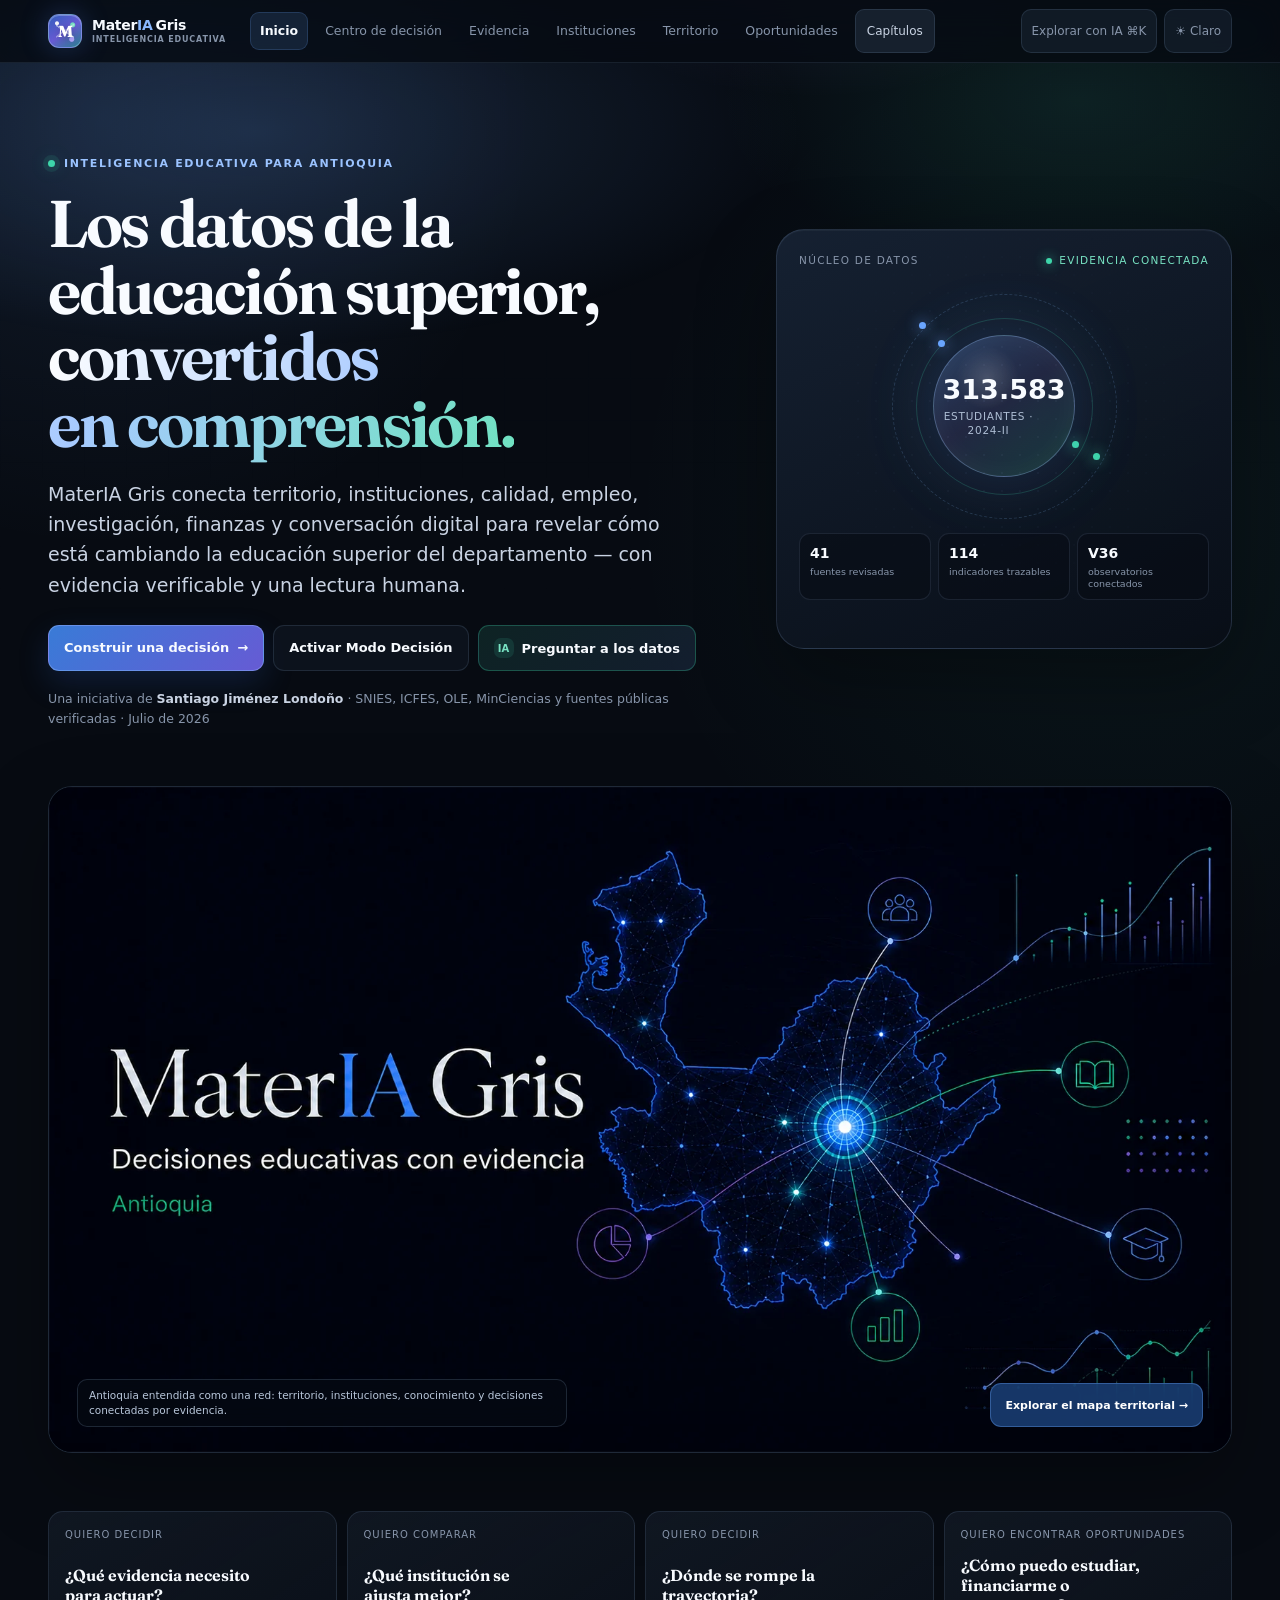
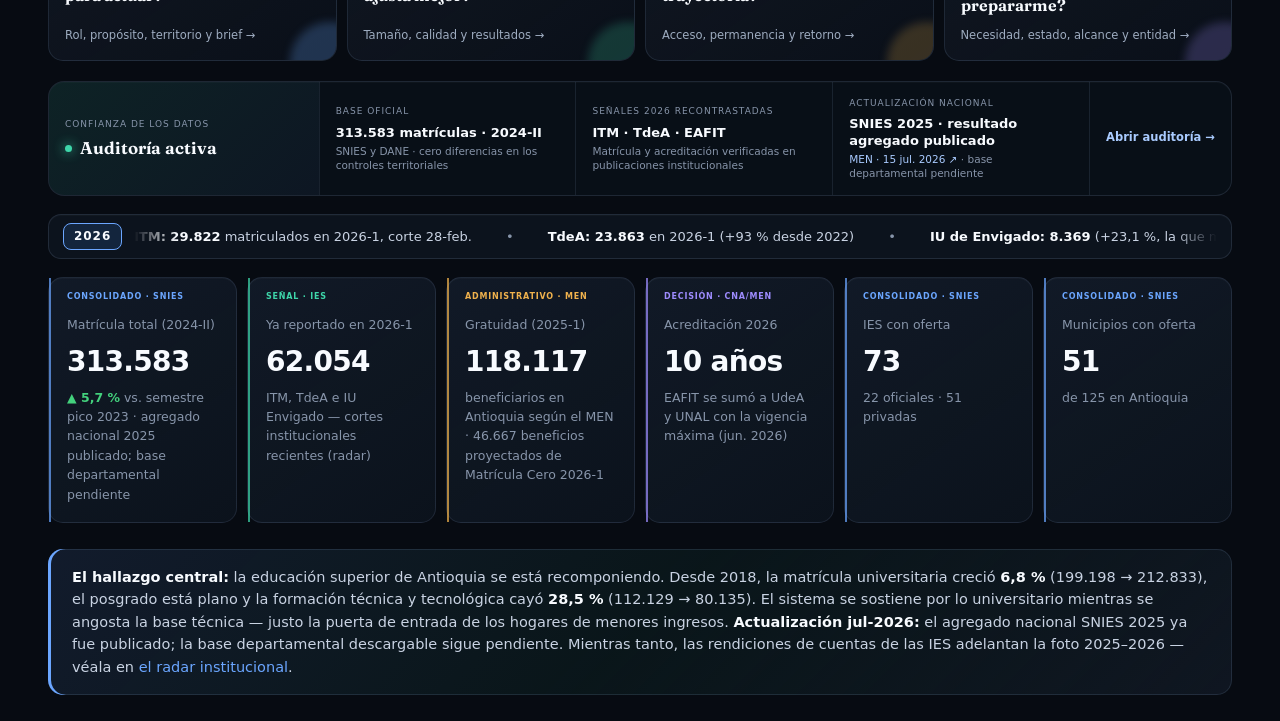
==== commit c507e0bf: "feat: integrar observatorio Sapiencia ODES V36" ====
--- a/public/index.html
+++ b/public/index.html
@@ -713,7 +713,7 @@
 @media(max-width:760px){nav .sec.nav-core:not(.nav-center){display:none}.nav-chapter-grid{grid-template-columns:1fr 1fr}.nav-chapters{inset:58px 0 auto}.dc-intro{display:block}.dc-trust{display:inline-flex;margin-top:10px}.dc-signals,.dc-reading{grid-template-columns:1fr}.dc-report-foot{align-items:flex-start;flex-direction:column}.dc-routes{justify-content:flex-start}.dc-saved{grid-template-columns:1fr}}
 @media(max-width:500px){.nav-chapter-grid{grid-template-columns:1fr}.nav-chapter-head span{display:none}.dc-builder,.dc-report{border-radius:16px}.dc-builder,.dc-report{padding:15px}.dc-question-row{grid-template-columns:1fr}.dc-interpret{width:100%}.dc-choices{grid-template-columns:1fr 1fr}.dc-goals{grid-template-columns:1fr}.dc-builder-actions{grid-template-columns:1fr}.dc-action.primary{grid-column:auto}}
 /* ---------- Fuentes vivas · V34 ---------- */
-.evidence-hub-section{padding-top:42px}.evh-lead{display:grid;grid-template-columns:minmax(0,1.15fr) minmax(300px,.85fr);gap:15px;margin-bottom:15px}.evh-thesis{position:relative;min-height:260px;padding:26px;border:1px solid rgba(107,166,255,.19);border-radius:20px;background:radial-gradient(circle at 86% 18%,rgba(107,166,255,.18),transparent 42%),radial-gradient(circle at 18% 110%,rgba(62,214,170,.12),transparent 45%),linear-gradient(145deg,rgba(24,31,43,.98),rgba(11,19,31,.94));overflow:hidden}.evh-thesis small{color:#9fc5ff;font-size:9px;font-weight:760;letter-spacing:.13em;text-transform:uppercase}.evh-thesis h3{max-width:680px;color:var(--ink);font:650 clamp(28px,3.2vw,43px)/1.07 'Fraunces',Georgia,serif;letter-spacing:-.035em;margin:15px 0 13px;text-wrap:balance}.evh-thesis p{max-width:680px;color:var(--ink-2);font-size:12px;line-height:1.65}.evh-thesis .evh-stamp{position:absolute;right:22px;bottom:17px;color:rgba(159,197,255,.24);font:650 54px/1 'Fraunces',Georgia,serif;letter-spacing:-.04em}.evh-asof{display:flex;flex-direction:column;gap:10px;padding:18px;border:1px solid var(--border);border-radius:20px;background:linear-gradient(155deg,var(--surface),rgba(21,31,45,.93))}.evh-asof-head{display:flex;align-items:flex-start;justify-content:space-between;gap:10px}.evh-asof-head small{color:var(--muted);font-size:9px;letter-spacing:.11em;text-transform:uppercase}.evh-asof-head b{display:block;color:var(--ink);font-size:15px;margin-top:4px}.evh-live{padding:5px 8px;border:1px solid rgba(62,214,170,.24);border-radius:999px;color:#7de7c4;background:rgba(62,214,170,.08);font-size:9px;font-weight:760;white-space:nowrap}.evh-asof-line{display:grid;grid-template-columns:74px 1fr;gap:10px;padding-top:10px;border-top:1px solid var(--border)}.evh-asof-line span{color:var(--muted);font-size:10px}.evh-asof-line b{color:var(--ink-2);font-size:11px;line-height:1.45}.evh-stats{display:grid;grid-template-columns:repeat(4,1fr);gap:10px;margin-bottom:15px}.evh-stat{padding:15px;border:1px solid var(--border);border-radius:14px;background:var(--surface)}.evh-stat small{display:block;color:var(--muted);font-size:9px;text-transform:uppercase;letter-spacing:.1em}.evh-stat strong{display:block;color:var(--ink);font:650 25px/1 'Fraunces',Georgia,serif;margin:8px 0 5px}.evh-stat span{color:var(--ink-2);font-size:10px;line-height:1.4}.evh-console{border:1px solid var(--border);border-radius:18px;background:linear-gradient(160deg,var(--surface),rgba(14,23,35,.92));overflow:hidden}.evh-controls{display:grid;grid-template-columns:minmax(210px,1.45fr) repeat(3,minmax(130px,.65fr));gap:9px;padding:13px;border-bottom:1px solid var(--border);background:rgba(107,166,255,.035)}.evh-controls input,.evh-controls select{width:100%;min-height:38px;padding:8px 10px;border:1px solid var(--border);border-radius:9px;background:var(--surface-2);color:var(--ink);font:inherit;font-size:11px}.evh-controls input:focus,.evh-controls select:focus{outline:2px solid rgba(107,166,255,.28);outline-offset:1px}.evh-resultbar{display:flex;align-items:center;justify-content:space-between;gap:12px;padding:11px 14px;color:var(--muted);font-size:10px;border-bottom:1px solid var(--border)}.evh-resultbar b{color:var(--ink-2)}.evh-resultbar a{font-weight:700}.evh-grid{display:grid;grid-template-columns:repeat(3,1fr);gap:10px;padding:13px}.evh-card{display:flex;flex-direction:column;min-height:260px;padding:16px;border:1px solid var(--border);border-radius:14px;background:rgba(255,255,255,.018);transition:transform .2s,border-color .2s,background .2s}.evh-card:hover{transform:translateY(-2px);border-color:rgba(107,166,255,.28);background:rgba(107,166,255,.035)}.evh-card-top{display:flex;justify-content:space-between;align-items:flex-start;gap:8px}.evh-tags{display:flex;flex-wrap:wrap;gap:5px}.evh-tag{padding:4px 7px;border:1px solid var(--border);border-radius:999px;color:var(--muted);font-size:8px;font-weight:750;letter-spacing:.05em;text-transform:uppercase}.evh-tag.directa{color:#75e2bd;border-color:rgba(62,214,170,.23);background:rgba(62,214,170,.06)}.evh-tag.derivada{color:#9fc5ff;border-color:rgba(107,166,255,.24);background:rgba(107,166,255,.07)}.evh-tag.reportada{color:#ffd087;border-color:rgba(240,178,77,.26);background:rgba(240,178,77,.07)}.evh-period{color:var(--muted);font-size:9px;white-space:nowrap}.evh-card strong{display:block;color:var(--ink);font:650 30px/1 'Fraunces',Georgia,serif;letter-spacing:-.03em;margin:18px 0 6px}.evh-card h3{color:var(--ink-2);font-size:13px;line-height:1.35;margin:0 0 8px}.evh-universe{color:var(--muted);font-size:9px;line-height:1.45}.evh-use{color:var(--ink-2);font-size:10px;line-height:1.5;margin:12px 0}.evh-caveat{margin-top:auto;padding-top:10px;border-top:1px solid var(--border);color:var(--muted);font-size:9px;line-height:1.45}.evh-caveat b{color:#ffd087}.evh-source{display:flex;align-items:flex-end;justify-content:space-between;gap:8px;margin-top:10px}.evh-source span{color:var(--muted);font-size:9px;line-height:1.35}.evh-source a{font-size:10px;font-weight:750;white-space:nowrap}.evh-empty{grid-column:1/-1;padding:40px 20px;text-align:center;color:var(--muted);font-size:12px}.evh-rules{display:grid;grid-template-columns:repeat(4,1fr);gap:10px;margin:15px 0}.evh-rule{padding:14px;border:1px solid rgba(240,178,77,.17);border-radius:13px;background:rgba(240,178,77,.035)}.evh-rule b{display:block;color:#ffd087;font-size:11px;margin-bottom:7px}.evh-rule p{color:var(--muted);font-size:9px;line-height:1.5}.evh-bottom{display:grid;grid-template-columns:1.3fr .7fr;gap:15px}.evh-sources,.evh-queue{padding:17px;border:1px solid var(--border);border-radius:16px;background:var(--surface)}.evh-panel-head{display:flex;align-items:flex-start;justify-content:space-between;gap:10px;margin-bottom:12px}.evh-panel-head small{color:var(--muted);font-size:9px;text-transform:uppercase;letter-spacing:.1em}.evh-panel-head h3{color:var(--ink);font:650 19px/1.2 'Fraunces',Georgia,serif;margin-top:4px}.evh-source-list{display:grid;grid-template-columns:1fr 1fr;gap:7px}.evh-source-item{display:flex;align-items:flex-start;justify-content:space-between;gap:8px;padding:9px;border:1px solid var(--border);border-radius:9px;background:rgba(255,255,255,.015)}.evh-source-item div{min-width:0}.evh-source-item b{display:block;color:var(--ink-2);font-size:10px;white-space:nowrap;overflow:hidden;text-overflow:ellipsis}.evh-source-item span{display:block;color:var(--muted);font-size:8px;margin-top:3px}.evh-source-item a{font-size:11px}.evh-queue-list{display:flex;flex-direction:column;gap:8px}.evh-queue-item{padding:10px;border-left:2px solid rgba(107,166,255,.42);background:rgba(107,166,255,.035)}.evh-queue-item small{color:#9fc5ff;font-size:8px;font-weight:760;text-transform:uppercase}.evh-queue-item b{display:block;color:var(--ink-2);font-size:10px;margin:4px 0}.evh-queue-item p{color:var(--muted);font-size:9px;line-height:1.45}.evh-loading{padding:40px;text-align:center;color:var(--muted)}
+.evidence-hub-section{padding-top:42px}.evh-lead{display:grid;grid-template-columns:minmax(0,1.15fr) minmax(300px,.85fr);gap:15px;margin-bottom:15px}.evh-thesis{position:relative;min-height:260px;padding:26px;border:1px solid rgba(107,166,255,.19);border-radius:20px;background:radial-gradient(circle at 86% 18%,rgba(107,166,255,.18),transparent 42%),radial-gradient(circle at 18% 110%,rgba(62,214,170,.12),transparent 45%),linear-gradient(145deg,rgba(24,31,43,.98),rgba(11,19,31,.94));overflow:hidden}.evh-thesis small{color:#9fc5ff;font-size:9px;font-weight:760;letter-spacing:.13em;text-transform:uppercase}.evh-thesis h3{max-width:680px;color:var(--ink);font:650 clamp(28px,3.2vw,43px)/1.07 'Fraunces',Georgia,serif;letter-spacing:-.035em;margin:15px 0 13px;text-wrap:balance}.evh-thesis p{max-width:680px;color:var(--ink-2);font-size:12px;line-height:1.65}.evh-thesis .evh-stamp{position:absolute;right:22px;bottom:17px;color:rgba(159,197,255,.24);font:650 54px/1 'Fraunces',Georgia,serif;letter-spacing:-.04em}.evh-asof{display:flex;flex-direction:column;gap:10px;padding:18px;border:1px solid var(--border);border-radius:20px;background:linear-gradient(155deg,var(--surface),rgba(21,31,45,.93))}.evh-asof-head{display:flex;align-items:flex-start;justify-content:space-between;gap:10px}.evh-asof-head small{color:var(--muted);font-size:9px;letter-spacing:.11em;text-transform:uppercase}.evh-asof-head b{display:block;color:var(--ink);font-size:15px;margin-top:4px}.evh-live{padding:5px 8px;border:1px solid rgba(62,214,170,.24);border-radius:999px;color:#7de7c4;background:rgba(62,214,170,.08);font-size:9px;font-weight:760;white-space:nowrap}.evh-asof-line{display:grid;grid-template-columns:74px 1fr;gap:10px;padding-top:10px;border-top:1px solid var(--border)}.evh-asof-line span{color:var(--muted);font-size:10px}.evh-asof-line b{color:var(--ink-2);font-size:11px;line-height:1.45}.evh-stats{display:grid;grid-template-columns:repeat(4,1fr);gap:10px;margin-bottom:15px}.evh-stat{padding:15px;border:1px solid var(--border);border-radius:14px;background:var(--surface)}.evh-stat small{display:block;color:var(--muted);font-size:9px;text-transform:uppercase;letter-spacing:.1em}.evh-stat strong{display:block;color:var(--ink);font:650 25px/1 'Fraunces',Georgia,serif;margin:8px 0 5px}.evh-stat span{color:var(--ink-2);font-size:10px;line-height:1.4}.evh-console{border:1px solid var(--border);border-radius:18px;background:linear-gradient(160deg,var(--surface),rgba(14,23,35,.92));overflow:hidden}.evh-controls{display:grid;grid-template-columns:minmax(210px,1.45fr) repeat(3,minmax(130px,.65fr));gap:9px;padding:13px;border-bottom:1px solid var(--border);background:rgba(107,166,255,.035)}.evh-controls input,.evh-controls select{width:100%;min-height:38px;padding:8px 10px;border:1px solid var(--border);border-radius:9px;background:var(--surface-2);color:var(--ink);font:inherit;font-size:11px}.evh-controls input:focus,.evh-controls select:focus{outline:2px solid rgba(107,166,255,.28);outline-offset:1px}.evh-resultbar{display:flex;align-items:center;justify-content:space-between;gap:12px;padding:11px 14px;color:var(--muted);font-size:10px;border-bottom:1px solid var(--border)}.evh-resultbar b{color:var(--ink-2)}.evh-resultbar a{font-weight:700}.evh-grid{display:grid;grid-template-columns:repeat(3,1fr);gap:10px;padding:13px}.evh-card{display:flex;flex-direction:column;min-height:260px;padding:16px;border:1px solid var(--border);border-radius:14px;background:rgba(255,255,255,.018);transition:transform .2s,border-color .2s,background .2s}.evh-card:hover{transform:translateY(-2px);border-color:rgba(107,166,255,.28);background:rgba(107,166,255,.035)}.evh-card-top{display:flex;justify-content:space-between;align-items:flex-start;gap:8px}.evh-tags{display:flex;flex-wrap:wrap;gap:5px}.evh-tag{padding:4px 7px;border:1px solid var(--border);border-radius:999px;color:var(--muted);font-size:8px;font-weight:750;letter-spacing:.05em;text-transform:uppercase}.evh-tag.directa{color:#75e2bd;border-color:rgba(62,214,170,.23);background:rgba(62,214,170,.06)}.evh-tag.derivada{color:#9fc5ff;border-color:rgba(107,166,255,.24);background:rgba(107,166,255,.07)}.evh-tag.reportada{color:#ffd087;border-color:rgba(240,178,77,.26);background:rgba(240,178,77,.07)}.evh-tag.encuesta{color:#d3c8ff;border-color:rgba(158,140,255,.28);background:rgba(158,140,255,.08)}.evh-period{color:var(--muted);font-size:9px;white-space:nowrap}.evh-card strong{display:block;color:var(--ink);font:650 30px/1 'Fraunces',Georgia,serif;letter-spacing:-.03em;margin:18px 0 6px}.evh-card h3{color:var(--ink-2);font-size:13px;line-height:1.35;margin:0 0 8px}.evh-universe{color:var(--muted);font-size:9px;line-height:1.45}.evh-use{color:var(--ink-2);font-size:10px;line-height:1.5;margin:12px 0}.evh-caveat{margin-top:auto;padding-top:10px;border-top:1px solid var(--border);color:var(--muted);font-size:9px;line-height:1.45}.evh-caveat b{color:#ffd087}.evh-source{display:flex;align-items:flex-end;justify-content:space-between;gap:8px;margin-top:10px}.evh-source span{color:var(--muted);font-size:9px;line-height:1.35}.evh-source a{font-size:10px;font-weight:750;white-space:nowrap}.evh-empty{grid-column:1/-1;padding:40px 20px;text-align:center;color:var(--muted);font-size:12px}.evh-rules{display:grid;grid-template-columns:repeat(4,1fr);gap:10px;margin:15px 0}.evh-rule{padding:14px;border:1px solid rgba(240,178,77,.17);border-radius:13px;background:rgba(240,178,77,.035)}.evh-rule b{display:block;color:#ffd087;font-size:11px;margin-bottom:7px}.evh-rule p{color:var(--muted);font-size:9px;line-height:1.5}.evh-bottom{display:grid;grid-template-columns:1.3fr .7fr;gap:15px}.evh-sources,.evh-queue{padding:17px;border:1px solid var(--border);border-radius:16px;background:var(--surface)}.evh-panel-head{display:flex;align-items:flex-start;justify-content:space-between;gap:10px;margin-bottom:12px}.evh-panel-head small{color:var(--muted);font-size:9px;text-transform:uppercase;letter-spacing:.1em}.evh-panel-head h3{color:var(--ink);font:650 19px/1.2 'Fraunces',Georgia,serif;margin-top:4px}.evh-source-list{display:grid;grid-template-columns:1fr 1fr;gap:7px}.evh-source-item{display:flex;align-items:flex-start;justify-content:space-between;gap:8px;padding:9px;border:1px solid var(--border);border-radius:9px;background:rgba(255,255,255,.015)}.evh-source-item div{min-width:0}.evh-source-item b{display:block;color:var(--ink-2);font-size:10px;white-space:nowrap;overflow:hidden;text-overflow:ellipsis}.evh-source-item span{display:block;color:var(--muted);font-size:8px;margin-top:3px}.evh-source-item a{font-size:11px}.evh-queue-list{display:flex;flex-direction:column;gap:8px}.evh-queue-item{padding:10px;border-left:2px solid rgba(107,166,255,.42);background:rgba(107,166,255,.035)}.evh-queue-item small{color:#9fc5ff;font-size:8px;font-weight:760;text-transform:uppercase}.evh-queue-item b{display:block;color:var(--ink-2);font-size:10px;margin:4px 0}.evh-queue-item p{color:var(--muted);font-size:9px;line-height:1.45}.evh-loading{padding:40px;text-align:center;color:var(--muted)}
 @media(max-width:900px){.evh-lead,.evh-bottom{grid-template-columns:1fr}.evh-stats,.evh-rules{grid-template-columns:repeat(2,1fr)}.evh-controls{grid-template-columns:1fr 1fr}.evh-grid{grid-template-columns:1fr 1fr}}
 @media(max-width:600px){.evh-stats,.evh-rules,.evh-grid,.evh-source-list{grid-template-columns:1fr}.evh-controls{grid-template-columns:1fr}.evh-thesis{min-height:300px;padding:21px}.evh-thesis .evh-stamp{font-size:38px}.evh-grid{padding:9px}.evh-card{min-height:0}}
 
@@ -741,6 +741,19 @@
 .tray-system-grid{display:grid;grid-template-columns:repeat(4,1fr);gap:8px}.tray-system-card{min-height:178px;padding:14px;border:1px solid rgba(151,180,222,.12);border-radius:13px;background:rgba(255,255,255,.018)}.tray-system-card small{display:block;color:var(--muted);font-size:8px;text-transform:uppercase;letter-spacing:.08em}.tray-system-card strong{display:block;color:var(--ink);font:650 24px/1 'Fraunces',Georgia,serif;margin:12px 0 7px}.tray-system-card h4{color:var(--ink-2);font-size:10.5px;line-height:1.35}.tray-system-card p{color:var(--muted);font-size:9px;line-height:1.45;margin-top:7px}.tray-system-card a{display:inline-block;color:#9fc5ff;font-size:8.5px;margin-top:9px}
 html.light .tray-system-view{background:radial-gradient(circle at 10% 0%,rgba(43,102,194,.08),transparent 35%),rgba(255,255,255,.8)}html.light .tray-system-card{background:rgba(255,255,255,.78)}
 @media(max-width:980px){.tray-system-grid{grid-template-columns:1fr 1fr}}@media(max-width:620px){.tray-system-head{align-items:flex-start;flex-direction:column}.tray-system-head p{text-align:left}.tray-system-grid{grid-template-columns:1fr}.tray-system-card{min-height:0}}
+
+/* ---------- Observatorio Sapiencia · V36 ---------- */
+.sapiencia-section{padding-top:42px}.sap-lead{display:grid;grid-template-columns:minmax(0,1.12fr) minmax(300px,.88fr);gap:14px;margin-bottom:14px}
+.sap-thesis,.sap-summary,.sap-explorer,.sap-library{border:1px solid rgba(151,180,222,.14);border-radius:19px;background:var(--surface)}
+.sap-thesis{padding:24px;background:radial-gradient(circle at 88% 0%,rgba(158,140,255,.13),transparent 38%),linear-gradient(150deg,rgba(18,27,41,.98),rgba(10,17,28,.94))}.sap-thesis small{color:#c9bdff;font-size:8.5px;font-weight:780;letter-spacing:.12em;text-transform:uppercase}.sap-thesis h3{max-width:680px;color:var(--ink);font:650 clamp(28px,3vw,42px)/1.06 'Fraunces',Georgia,serif;letter-spacing:-.03em;margin:13px 0}.sap-thesis p{max-width:720px;color:var(--ink-2);font-size:11px;line-height:1.65}.sap-thesis .sap-rule{margin-top:15px;padding:10px 12px;border-left:2px solid rgba(240,178,77,.65);background:rgba(240,178,77,.045);color:var(--muted);font-size:9px;line-height:1.5}.sap-thesis .sap-rule b{color:#ffd087}
+.sap-summary{display:grid;grid-template-columns:1fr 1fr;gap:1px;padding:1px;background:rgba(151,180,222,.12);overflow:hidden}.sap-summary article{min-height:116px;padding:15px;background:linear-gradient(150deg,rgba(16,25,38,.98),rgba(10,17,27,.97))}.sap-summary small{display:block;color:var(--muted);font-size:8px;text-transform:uppercase;letter-spacing:.09em}.sap-summary strong{display:block;color:var(--ink);font:650 28px/1 'Fraunces',Georgia,serif;margin:12px 0 5px}.sap-summary span{display:block;color:var(--muted);font-size:9px;line-height:1.4}
+.sap-signals{display:grid;grid-template-columns:repeat(4,1fr);gap:8px;margin-bottom:14px}.sap-signal{min-height:175px;padding:15px;border:1px solid rgba(158,140,255,.15);border-radius:14px;background:linear-gradient(150deg,rgba(158,140,255,.045),rgba(12,19,29,.74))}.sap-signal small{color:#c9bdff;font-size:8px;text-transform:uppercase;letter-spacing:.08em}.sap-signal strong{display:block;color:var(--ink);font:650 26px/1 'Fraunces',Georgia,serif;margin:13px 0 7px}.sap-signal b{display:block;color:var(--ink-2);font-size:10.5px;line-height:1.35}.sap-signal p{color:var(--muted);font-size:9px;line-height:1.45;margin-top:7px}
+.sap-workbench{display:grid;grid-template-columns:minmax(0,1.2fr) minmax(310px,.8fr);gap:14px}.sap-explorer,.sap-library{padding:18px;min-width:0}.sap-panel-head{display:flex;align-items:flex-start;justify-content:space-between;gap:12px;margin-bottom:12px}.sap-panel-head small{display:block;color:#c9bdff;font-size:8px;font-weight:780;letter-spacing:.1em;text-transform:uppercase}.sap-panel-head h3{color:var(--ink);font:650 20px/1.2 'Fraunces',Georgia,serif;margin-top:5px}.sap-panel-head a{color:#9fc5ff;font-size:9px;font-weight:760;white-space:nowrap}
+.sap-select,.sap-search,.sap-type{width:100%;min-height:42px;padding:8px 10px;border:1px solid var(--border);border-radius:9px;background:var(--surface-2);color:var(--ink);font:inherit;font-size:10px}.sap-study-note{min-height:42px;margin:9px 0 11px;color:var(--muted);font-size:9px;line-height:1.45}.sap-study-note b{color:var(--ink-2)}
+.sap-metrics{display:grid;grid-template-columns:1fr 1fr;gap:7px}.sap-metric{display:flex;flex-direction:column;min-height:176px;padding:13px;border:1px solid var(--border);border-radius:12px;background:rgba(255,255,255,.015)}.sap-metric small{color:var(--muted);font-size:7.5px;text-transform:uppercase;letter-spacing:.08em}.sap-metric strong{display:block;color:var(--ink);font:650 23px/1 'Fraunces',Georgia,serif;margin:10px 0 6px}.sap-metric h4{color:var(--ink-2);font-size:10.5px;line-height:1.35}.sap-metric p{color:var(--muted);font-size:8.5px;line-height:1.45;margin-top:7px}.sap-metric .sap-limit{margin-top:auto;padding-top:8px;border-top:1px solid var(--border);color:#c5a970}
+.sap-library-controls{display:grid;grid-template-columns:1fr 125px;gap:7px}.sap-library-status{color:var(--muted);font-size:9px;margin:9px 0}.sap-docs{display:grid;gap:6px;max-height:580px;overflow:auto;padding-right:3px}.sap-doc{display:flex;align-items:flex-start;justify-content:space-between;gap:9px;padding:10px;border:1px solid var(--border);border-radius:10px;background:rgba(255,255,255,.015)}.sap-doc:hover{text-decoration:none;border-color:rgba(158,140,255,.30);background:rgba(158,140,255,.04)}.sap-doc div{min-width:0}.sap-doc b{display:block;color:var(--ink-2);font-size:9.5px;line-height:1.35}.sap-doc span{display:block;color:var(--muted);font-size:8px;margin-top:4px}.sap-doc em{flex:none;color:#c9bdff;font-size:11px;font-style:normal}
+html.light .sap-thesis{background:radial-gradient(circle at 88% 0%,rgba(103,79,190,.08),transparent 38%),linear-gradient(150deg,#fff,#f3f5f9)}html.light .sap-summary article{background:#fff}html.light .sap-signal,html.light .sap-metric,html.light .sap-doc{background:rgba(255,255,255,.78)}
+@media(max-width:960px){.sap-lead,.sap-workbench{grid-template-columns:1fr}.sap-signals{grid-template-columns:1fr 1fr}.sap-docs{max-height:430px}}@media(max-width:600px){.sap-signals,.sap-metrics{grid-template-columns:1fr}.sap-summary article{min-height:100px}.sap-library-controls{grid-template-columns:1fr}.sap-signal,.sap-metric{min-height:0}}
 
 /* ---------- impresión ---------- */
 @media print{
@@ -796,7 +809,7 @@
   <div class="nav-chapter-grid">
     <a class="nav-chapter-link" href="#que-es-materia"><small>Producto</small><b>Qué es MaterIA Gris</b></a><a class="nav-chapter-link" href="#ejecutivo"><small>Decidir</small><b>Sala Ejecutiva</b></a><a class="nav-chapter-link" href="#trayectorias"><small>Entender</small><b>Trayectorias y retorno</b></a><a class="nav-chapter-link" href="#panorama"><small>Sistema</small><b>Panorama</b></a><a class="nav-chapter-link" href="#distrito"><small>Medellín</small><b>IES del Distrito</b></a>
     <a class="nav-chapter-link" href="#oportunidades"><small>Acceder</small><b>Oportunidades educativas</b></a><a class="nav-chapter-link" href="#oferta"><small>Estudiar</small><b>Oferta académica</b></a><a class="nav-chapter-link" href="#economia"><small>Pertinencia</small><b>Oferta y demanda</b></a><a class="nav-chapter-link" href="#laboral"><small>Resultados</small><b>Mercado laboral</b></a><a class="nav-chapter-link" href="#calidad"><small>Resultados</small><b>Calidad</b></a><a class="nav-chapter-link" href="#acreditacion"><small>Gestión</small><b>Acreditación</b></a>
-    <a class="nav-chapter-link" href="#innovacion"><small>Conocimiento</small><b>Innovación</b></a><a class="nav-chapter-link" href="#social"><small>Equidad</small><b>Impacto social</b></a><a class="nav-chapter-link" href="#redes"><small>Comunidad</small><b>Redes sociales</b></a><a class="nav-chapter-link" href="#finanzas"><small>Sostenibilidad</small><b>Finanzas</b></a><a class="nav-chapter-link" href="#producto"><small>Producto</small><b>Comparativo y hoja de ruta</b></a>
+    <a class="nav-chapter-link" href="#sapiencia"><small>Observatorio</small><b>Sapiencia ODES</b></a><a class="nav-chapter-link" href="#innovacion"><small>Conocimiento</small><b>Innovación</b></a><a class="nav-chapter-link" href="#social"><small>Equidad</small><b>Impacto social</b></a><a class="nav-chapter-link" href="#redes"><small>Comunidad</small><b>Redes sociales</b></a><a class="nav-chapter-link" href="#finanzas"><small>Sostenibilidad</small><b>Finanzas</b></a><a class="nav-chapter-link" href="#producto"><small>Producto</small><b>Comparativo y hoja de ruta</b></a>
   </div>
 </div></div>
 </nav>
@@ -827,9 +840,9 @@
         <div class="core-center"><div><b>313.583</b><span>estudiantes · 2024-II</span></div></div>
       </div>
       <div class="core-signals">
-        <div class="core-signal"><b>33</b><span>fuentes revisadas</span></div>
-        <div class="core-signal"><b>67</b><span>indicadores trazables</span></div>
-        <div class="core-signal"><b>V35</b><span>diagnóstico ampliado</span></div>
+        <div class="core-signal"><b>41</b><span>fuentes revisadas</span></div>
+        <div class="core-signal"><b>114</b><span>indicadores trazables</span></div>
+        <div class="core-signal"><b>V36</b><span>observatorios conectados</span></div>
       </div>
     </aside>
   </div>
@@ -867,7 +880,7 @@
 <section id="que-es-materia" class="materia-about">
   <div class="materia-about-shell">
     <article class="materia-about-copy">
-      <small>V35 · inteligencia educativa explicable</small>
+      <small>V36 · inteligencia educativa explicable</small>
       <h2>MaterIA Gris convierte datos dispersos en preguntas que se pueden decidir.</h2>
       <p>No es un ranking ni una respuesta automática. Es una capa pública de inteligencia que conecta evidencia, territorio e instituciones para entender mejor la educación de Antioquia y hacer explícito qué sabemos, qué no sabemos y qué conviene medir.</p>
       <div class="materia-principles" aria-label="Tres funciones de MaterIA Gris">
@@ -875,7 +888,7 @@
         <div class="materia-principle"><span>02</span><div><b>Conecta el sistema completo</b><p>Relaciona trayectorias, oferta, calidad, financiación, empleo, investigación y condiciones territoriales.</p></div></div>
         <div class="materia-principle"><span>03</span><div><b>Ayuda a decidir sin reemplazar el juicio</b><p>Produce comparaciones, briefs y brechas de información; la deliberación sigue siendo humana.</p></div></div>
       </div>
-      <div class="materia-about-actions"><a href="#centro">Construir una decisión →</a><a href="#evidencia">Explorar las 67 cifras</a></div>
+      <div class="materia-about-actions"><a href="#centro">Construir una decisión →</a><a href="#evidencia">Explorar las 114 cifras</a></div>
     </article>
     <figure class="materia-about-visual">
       <picture><source srcset="materia-gris-explicada.webp" type="image/webp"><img src="materia-gris-explicada.png" width="1672" height="941" loading="lazy" decoding="async" alt="Infografía de MaterIA Gris: datos verificados, contexto territorial y decisiones con evidencia sobre el croquis de Antioquia"></picture>
@@ -1083,9 +1096,50 @@
   </div>
 </section>
 
+<!-- ================= OBSERVATORIO SAPIENCIA ================= -->
+<section id="sapiencia" class="sapiencia-section">
+  <div class="sec-head"><span class="sec-num">V36</span><h2>Sapiencia ODES: expectativas, trayectorias y experiencia educativa</h2></div>
+  <div class="sap-lead">
+    <article class="sap-thesis">
+      <small>Biblioteca pública convertida en evidencia consultable</small>
+      <h3>Los registros dicen cuántas personas entran. Las encuestas ayudan a entender por qué continúan —o no.</h3>
+      <p>MaterIA scrapea la biblioteca del Observatorio de Educación Postsecundaria de Sapiencia, conserva los PDF originales y estructura solo los indicadores cuyo universo, método y limitación pueden explicarse. Así, expectativas, barreras económicas, experiencia estudiantil y pertinencia laboral complementan —sin reemplazar— las cifras administrativas.</p>
+      <div class="sap-rule"><b>Regla de lectura:</b> el 78,80 % que espera presentar una solicitud y el 57,76 % que reporta continuidad pertenecen a estudios y muestras diferentes. Se muestran juntos para formular preguntas, no para calcular una “pérdida” de 21 puntos.</div>
+    </article>
+    <div class="sap-summary" id="sap-summary" aria-label="Resumen del scraping de Sapiencia">
+      <article><small>Biblioteca ODES</small><strong>64</strong><span>publicaciones localizadas</span></article>
+      <article><small>Estudios auditados</small><strong>8</strong><span>PDF con huella verificable</span></article>
+      <article><small>Indicadores</small><strong>47</strong><span>resultados de encuesta o sondeo</span></article>
+      <article><small>Páginas revisadas</small><strong>312</strong><span>texto contrastado automáticamente</span></article>
+    </div>
+  </div>
+
+  <div class="sap-signals" aria-label="Cuatro señales destacadas del Observatorio de Sapiencia">
+    <article class="sap-signal"><small>Expectativa · grado 11</small><strong>78,80 %</strong><b>espera presentar solicitudes de admisión</b><p>Avance parcial 2024, n = 1.839. Es intención declarada, no solicitud efectiva.</p></article>
+    <article class="sap-signal"><small>Seguimiento a bachilleres</small><strong>40,91 %</strong><b>menciona falta de dinero para no continuar</b><p>Subconjunto de no continuidad en el seguimiento 2024, n total = 509.</p></article>
+    <article class="sap-signal"><small>Beneficiarios · Matrícula Cero</small><strong>88,0 %</strong><b>atribuye al beneficio mayor dedicación al estudio</b><p>Percepción de 2.517 participantes en 2023; no es efecto causal.</p></article>
+    <article class="sap-signal"><small>Talento Especializado</small><strong>52,0 %</strong><b>reporta baja relación entre empleo y curso</b><p>Entre 271 personas ocupadas de una encuesta a certificados en 2022.</p></article>
+  </div>
+
+  <div class="sap-workbench">
+    <article class="sap-explorer">
+      <div class="sap-panel-head"><div><small>Explorador de estudios</small><h3>Leer un estudio con sus límites</h3></div><a href="sapiencia-observatorio.json" target="_blank" rel="noopener">JSON abierto ↗</a></div>
+      <select class="sap-select" id="sap-study" aria-label="Elegir estudio de Sapiencia"></select>
+      <p class="sap-study-note" id="sap-study-note">Cargando estudios auditados…</p>
+      <div class="sap-metrics" id="sap-metrics"></div>
+    </article>
+    <aside class="sap-library">
+      <div class="sap-panel-head"><div><small>Biblioteca scrapeada</small><h3>64 documentos públicos</h3></div><a href="https://sapiencia.gov.co/observatorio-informes/" target="_blank" rel="noopener">ODES ↗</a></div>
+      <div class="sap-library-controls"><input class="sap-search" id="sap-doc-q" type="search" placeholder="Buscar tema o publicación…" autocomplete="off" aria-label="Buscar publicaciones de Sapiencia"><select class="sap-type" id="sap-doc-type" aria-label="Filtrar publicaciones"><option value="">Informes y boletines</option><option value="informe">Informes</option><option value="boletín">Boletines</option></select></div>
+      <p class="sap-library-status" id="sap-doc-status">Preparando inventario…</p>
+      <div class="sap-docs" id="sap-docs"></div>
+    </aside>
+  </div>
+</section>
+
 <!-- ================= FUENTES VIVAS ================= -->
 <section id="evidencia" class="evidence-hub-section">
-  <div class="sec-head"><span class="sec-num">V35</span><h2>Fuentes vivas: el sistema educativo con contexto</h2></div>
+  <div class="sec-head"><span class="sec-num">V36</span><h2>Fuentes vivas: el sistema educativo con contexto</h2></div>
   <p class="sec-desc">Una capa curada y reutilizable de evidencia sobre Antioquia: educación superior, transición desde la media, infraestructura, calidad, investigación e inversión. Cada cifra declara su corte, territorio, universo, fuente y limitación antes de entrar a una decisión.</p>
 
   <div class="evh-lead">
@@ -1093,7 +1147,7 @@
       <small>Nueva arquitectura de evidencia</small>
       <h3>Lo reciente orienta. Lo comparable permite afirmar.</h3>
       <p>MaterIA no obliga a que todas las fuentes parezcan del mismo año. El corte SNIES 2024-II sigue siendo la base comparable; las publicaciones 2025–2026 se muestran como señales administrativas, programas o contexto, sin sumarlas a la matrícula.</p>
-      <span class="evh-stamp" aria-hidden="true">33 fuentes</span>
+      <span class="evh-stamp" aria-hidden="true">41 fuentes</span>
     </article>
     <aside class="evh-asof" aria-label="Estado de actualización de la evidencia">
       <div class="evh-asof-head"><div><small>Corte de investigación</small><b>17 de julio de 2026</b></div><span class="evh-live">Validación correcta</span></div>
@@ -1111,7 +1165,7 @@
       <input id="evh-q" type="search" placeholder="Buscar cifra, territorio, uso o fuente…" autocomplete="off" aria-label="Buscar indicadores">
       <select id="evh-level" aria-label="Filtrar por nivel"><option value="">Todos los niveles</option></select>
       <select id="evh-topic" aria-label="Filtrar por tema"><option value="">Todos los temas</option></select>
-      <select id="evh-evidence" aria-label="Filtrar por tipo de evidencia"><option value="">Toda evidencia</option><option value="directa">Publicación directa</option><option value="derivada">Cálculo reproducible</option><option value="reportada">Cifra reportada</option></select>
+      <select id="evh-evidence" aria-label="Filtrar por tipo de evidencia"><option value="">Toda evidencia</option><option value="directa">Publicación directa</option><option value="derivada">Cálculo reproducible</option><option value="reportada">Cifra reportada</option><option value="encuesta">Encuesta o sondeo</option></select>
     </div>
     <div class="evh-resultbar"><span id="evh-status" aria-live="polite">Preparando indicadores…</span><a href="fuentes-antioquia.json" target="_blank" rel="noopener">Descargar JSON ↗</a></div>
     <div class="evh-grid" id="evh-grid"><div class="evh-loading">Conectando cortes y universos…</div></div>
@@ -4742,14 +4796,45 @@
     G.map(a=>[a.area,a.mujeres,a.total,a.pct.toLocaleString('es-CO')]));
 })();
 
-/* ---- Fuentes vivas V35 ---- */
+/* ---- Observatorio Sapiencia ODES · V36 ---- */
+(function(){
+  const studySelect=document.getElementById('sap-study');if(!studySelect)return;
+  const note=document.getElementById('sap-study-note'),metrics=document.getElementById('sap-metrics');
+  const docs=document.getElementById('sap-docs'),docQ=document.getElementById('sap-doc-q'),docType=document.getElementById('sap-doc-type'),docStatus=document.getElementById('sap-doc-status');
+  const esc=s=>String(s??'').replace(/[&<>"']/g,c=>({'&':'&amp;','<':'&lt;','>':'&gt;','"':'&quot;',"'":'&#039;'}[c]));
+  const norm=s=>String(s??'').normalize('NFD').replace(/[\u0300-\u036f]/g,'').toLowerCase();
+  fetch('sapiencia-observatorio.json',{cache:'no-store'}).then(r=>{if(!r.ok)throw new Error('No disponible');return r.json()}).then(S=>{
+    document.getElementById('sap-summary').innerHTML=[
+      ['Biblioteca ODES',S.summary.publications,'publicaciones localizadas'],
+      ['Estudios auditados',S.summary.curated_studies,'PDF con huella verificable'],
+      ['Indicadores',S.summary.survey_indicators,'resultados de encuesta o sondeo'],
+      ['Páginas revisadas',S.summary.downloaded_pages,'texto contrastado automáticamente']
+    ].map(([k,v,n])=>`<article><small>${esc(k)}</small><strong>${esc(v)}</strong><span>${esc(n)}</span></article>`).join('');
+    studySelect.innerHTML=S.studies.map(s=>`<option value="${esc(s.id)}">${esc(s.title)} · ${esc(s.period)}</option>`).join('');
+    function renderStudy(){
+      const s=S.studies.find(x=>x.id===studySelect.value)||S.studies[0];
+      note.innerHTML=`<b>${esc(s.universe)}</b> · ${esc(s.method)} · ${esc(s.data_cut)} · ${esc(s.pages)} páginas verificadas.<br><b>Cautela:</b> ${esc(s.caveat)} · <a href="${esc(s.url)}" target="_blank" rel="noopener">Estudio original ↗</a>`;
+      metrics.innerHTML=s.indicators.map(i=>`<article class="sap-metric"><small>Encuesta · ${esc(i.topic)}</small><strong>${esc(i.display)}</strong><h4>${esc(i.title)}</h4><p>${esc(i.decision_use)}</p><p class="sap-limit"><b>Límite:</b> ${esc(i.caveat)}</p></article>`).join('');
+    }
+    function renderDocs(){
+      const nq=norm(docQ.value),type=docType.value;
+      const rows=S.publications.filter(p=>(!type||p.collection===type)&&(!nq||norm(`${p.title} ${p.collection} ${p.published_folder||''}`).includes(nq)));
+      docStatus.innerHTML=`<b>${rows.length}</b> de ${S.publications.length} publicaciones oficiales · inventario del ${esc(S.meta.scraped_on)}`;
+      docs.innerHTML=rows.length?rows.map(p=>`<a class="sap-doc" href="${esc(p.url)}" target="_blank" rel="noopener"><div><b>${esc(p.title)}</b><span>${esc(p.collection)} · ${esc(p.published_folder||'carpeta sin fecha')}</span></div><em>PDF ↗</em></a>`).join(''):'<p class="sap-empty">No hay publicaciones que coincidan con la búsqueda.</p>';
+    }
+    studySelect.addEventListener('change',renderStudy);docQ.addEventListener('input',renderDocs);docType.addEventListener('change',renderDocs);
+    renderStudy();renderDocs();
+  }).catch(error=>{note.innerHTML='<p>No fue posible cargar la ficha metodológica.</p>';metrics.innerHTML='<p class="sap-empty">Consulte la auditoría pública para revisar la evidencia.</p>';docStatus.textContent='Inventario no disponible';docs.innerHTML='';console.error('Sapiencia ODES V36',error)});
+})();
+
+/* ---- Fuentes vivas V36 ---- */
 (function(){
   const grid=document.getElementById('evh-grid');if(!grid)return;
   const stats=document.getElementById('evh-stats'),status=document.getElementById('evh-status');
   const q=document.getElementById('evh-q'),level=document.getElementById('evh-level'),topic=document.getElementById('evh-topic'),evidence=document.getElementById('evh-evidence');
   const esc=s=>String(s??'').replace(/[&<>"']/g,c=>({'&':'&amp;','<':'&lt;','>':'&gt;','"':'&quot;',"'":'&#039;'}[c]));
   const norm=s=>String(s??'').normalize('NFD').replace(/[\u0300-\u036f]/g,'').toLowerCase();
-  const labels={directa:'Publicación directa',derivada:'Cálculo reproducible',reportada:'Cifra reportada'};
+  const labels={directa:'Publicación directa',derivada:'Cálculo reproducible',reportada:'Cifra reportada',encuesta:'Encuesta o sondeo'};
   fetch('fuentes-antioquia.json',{cache:'no-store'}).then(r=>{if(!r.ok)throw new Error('No disponible');return r.json()}).then(E=>{
     const sources=new Map(E.sources.map(s=>[s.id,s]));
     const addOptions=(el,values)=>[...new Set(values)].sort((a,b)=>a.localeCompare(b,'es')).forEach(value=>{const o=document.createElement('option');o.value=value;o.textContent=value;el.appendChild(o)});
@@ -4776,7 +4861,7 @@
       </article>`}).join('');
     }
     [q,level,topic,evidence].forEach(el=>el.addEventListener(el===q?'input':'change',render));render();
-  }).catch(error=>{stats.innerHTML='';status.textContent='No fue posible cargar el registro';grid.innerHTML='<div class="evh-empty">El archivo de evidencia no está disponible. Consulte la auditoría pública.</div>';console.error('Fuentes vivas V35',error)});
+  }).catch(error=>{stats.innerHTML='';status.textContent='No fue posible cargar el registro';grid.innerHTML='<div class="evh-empty">El archivo de evidencia no está disponible. Consulte la auditoría pública.</div>';console.error('Fuentes vivas V36',error)});
 })();
 
 /* ---- Paleta de comandos ⌘K ---- */
@@ -4800,6 +4885,7 @@
     {t:'¿Cómo obtener acreditación de alta calidad?',k:'Pregunta guiada · acreditación',terms:'cna calidad guia proceso',go:()=>goTo('acreditacion')},
     {t:'¿Qué cifras son oficiales y cuáles son señales?',k:'Pregunta guiada · confianza',terms:'fuentes auditoria metodologia corte verificacion',go:()=>goTo('metodologia')},
     {t:'¿Cuáles son las fuentes más recientes de Antioquia?',k:'Pregunta guiada · evidencia',terms:'fuentes vivas proantioquia gobernacion men 2026 indicadores',go:()=>goTo('evidencia')},
+    {t:'¿Qué sabemos desde el Observatorio de Sapiencia?',k:'Pregunta guiada · Sapiencia ODES',terms:'sapiencia observatorio odes informes boletines encuesta medellin expectativas permanencia brecha digital',go:()=>goTo('sapiencia')},
   ].forEach(x=>items.push(x));
   document.querySelectorAll('section[id]').forEach(s=>{
     items.push({t:s.querySelector('h2').textContent,k:'Sección',terms:s.id,go:()=>goTo(s.id)});
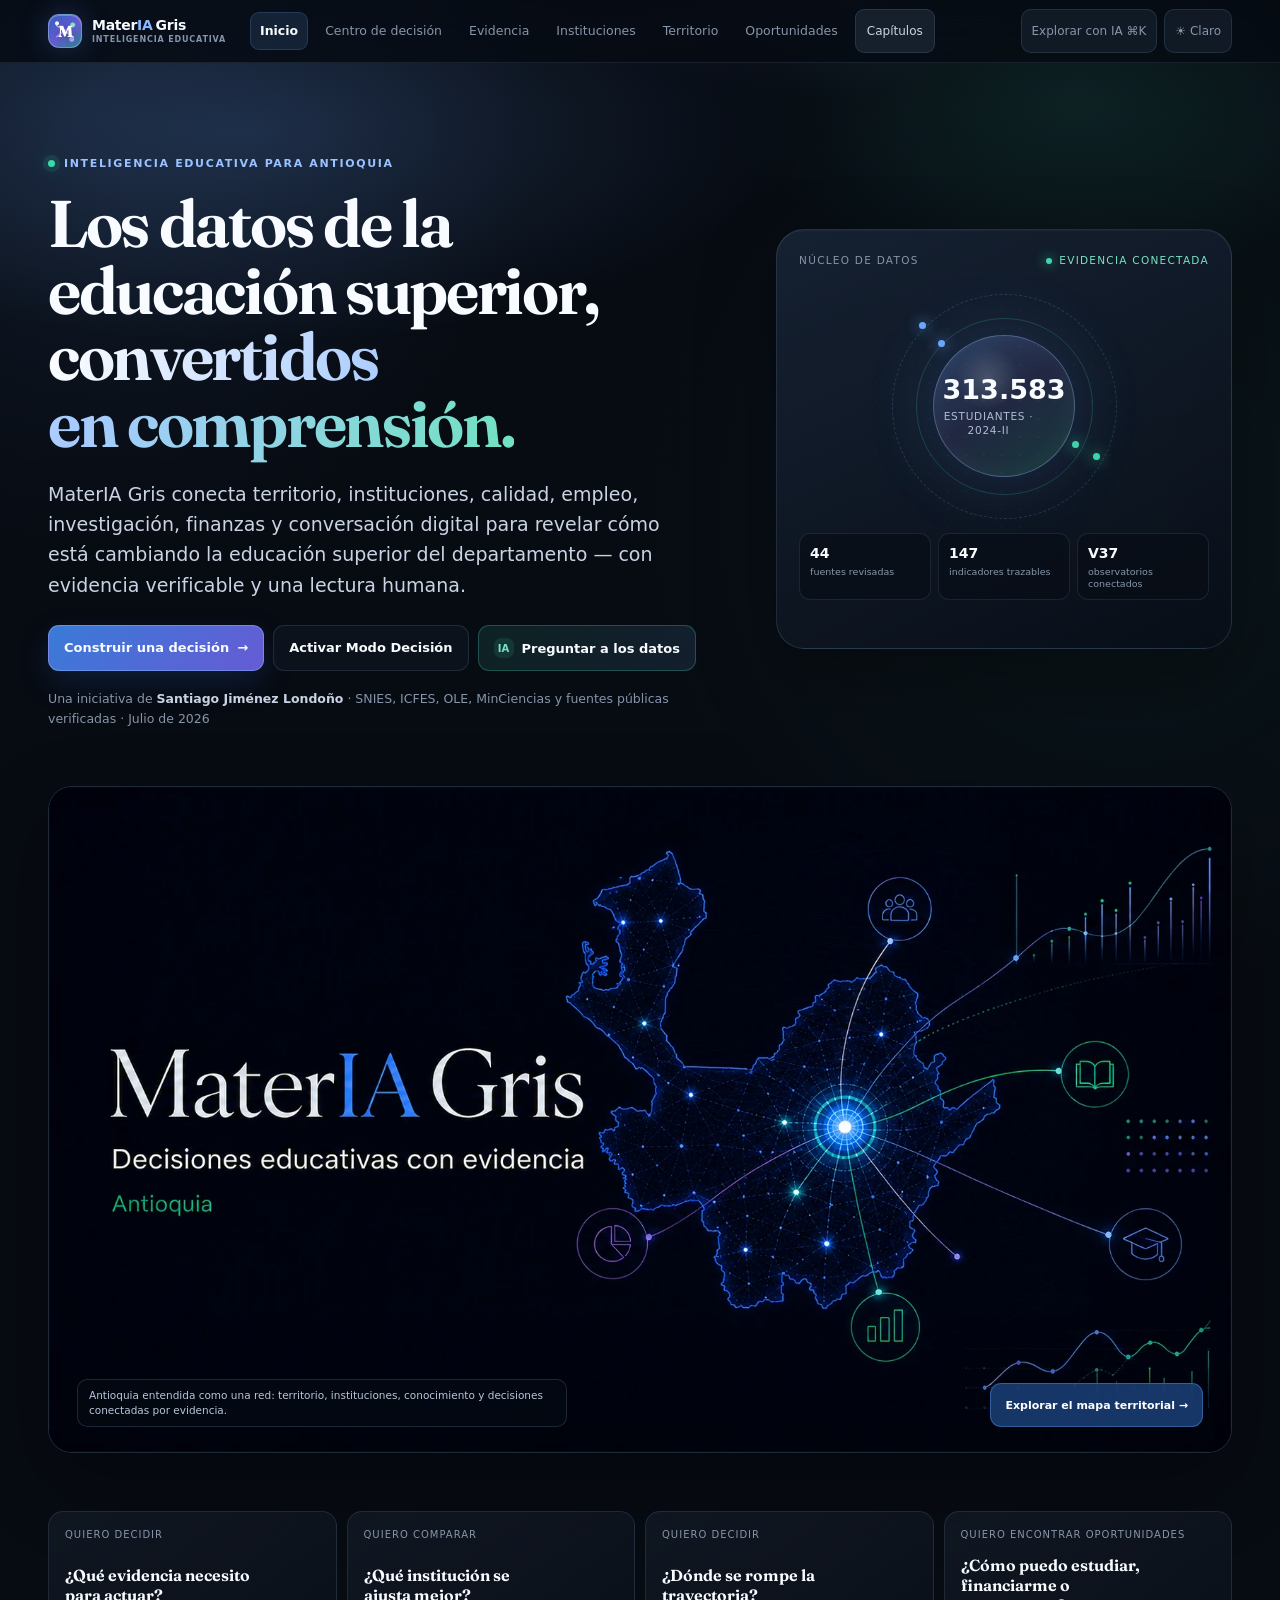
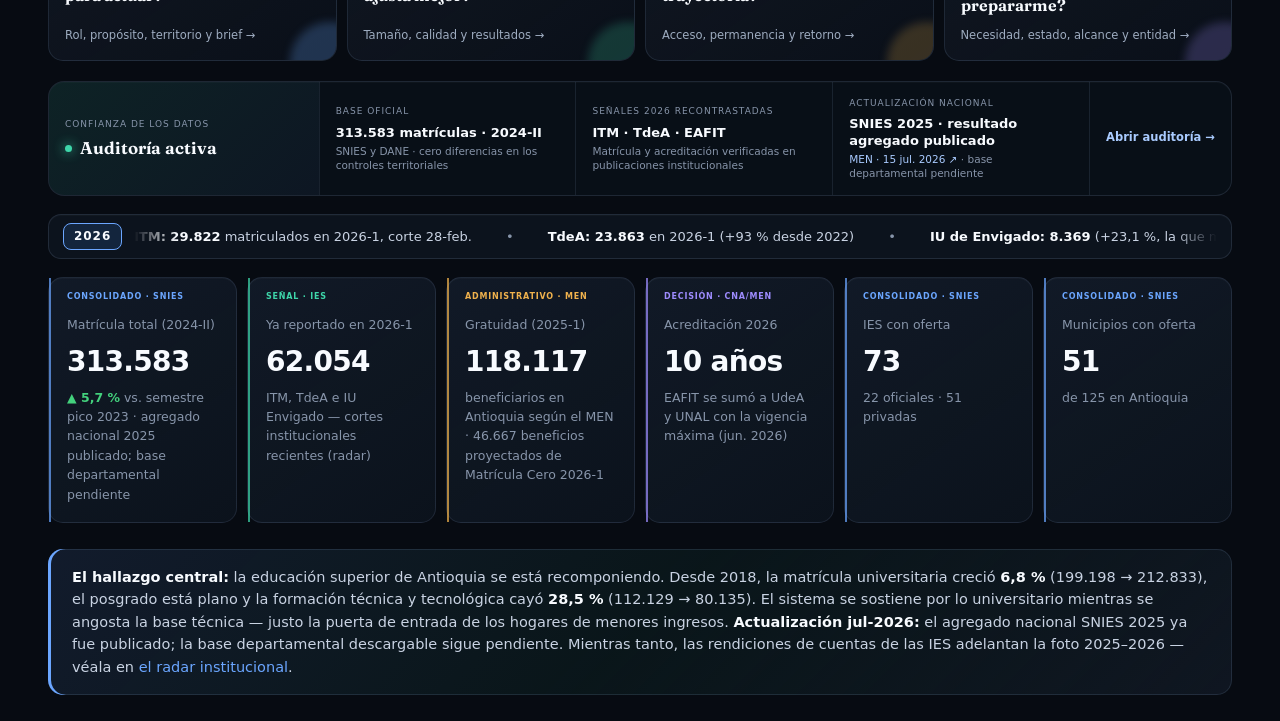
==== commit 686f8da3: "feat: ampliar Sapiencia ODES V37" ====
--- a/public/index.html
+++ b/public/index.html
@@ -742,7 +742,7 @@
 html.light .tray-system-view{background:radial-gradient(circle at 10% 0%,rgba(43,102,194,.08),transparent 35%),rgba(255,255,255,.8)}html.light .tray-system-card{background:rgba(255,255,255,.78)}
 @media(max-width:980px){.tray-system-grid{grid-template-columns:1fr 1fr}}@media(max-width:620px){.tray-system-head{align-items:flex-start;flex-direction:column}.tray-system-head p{text-align:left}.tray-system-grid{grid-template-columns:1fr}.tray-system-card{min-height:0}}
 
-/* ---------- Observatorio Sapiencia · V36 ---------- */
+/* ---------- Observatorio Sapiencia · V37 ---------- */
 .sapiencia-section{padding-top:42px}.sap-lead{display:grid;grid-template-columns:minmax(0,1.12fr) minmax(300px,.88fr);gap:14px;margin-bottom:14px}
 .sap-thesis,.sap-summary,.sap-explorer,.sap-library{border:1px solid rgba(151,180,222,.14);border-radius:19px;background:var(--surface)}
 .sap-thesis{padding:24px;background:radial-gradient(circle at 88% 0%,rgba(158,140,255,.13),transparent 38%),linear-gradient(150deg,rgba(18,27,41,.98),rgba(10,17,28,.94))}.sap-thesis small{color:#c9bdff;font-size:8.5px;font-weight:780;letter-spacing:.12em;text-transform:uppercase}.sap-thesis h3{max-width:680px;color:var(--ink);font:650 clamp(28px,3vw,42px)/1.06 'Fraunces',Georgia,serif;letter-spacing:-.03em;margin:13px 0}.sap-thesis p{max-width:720px;color:var(--ink-2);font-size:11px;line-height:1.65}.sap-thesis .sap-rule{margin-top:15px;padding:10px 12px;border-left:2px solid rgba(240,178,77,.65);background:rgba(240,178,77,.045);color:var(--muted);font-size:9px;line-height:1.5}.sap-thesis .sap-rule b{color:#ffd087}
@@ -840,9 +840,9 @@
         <div class="core-center"><div><b>313.583</b><span>estudiantes · 2024-II</span></div></div>
       </div>
       <div class="core-signals">
-        <div class="core-signal"><b>41</b><span>fuentes revisadas</span></div>
-        <div class="core-signal"><b>114</b><span>indicadores trazables</span></div>
-        <div class="core-signal"><b>V36</b><span>observatorios conectados</span></div>
+        <div class="core-signal"><b>44</b><span>fuentes revisadas</span></div>
+        <div class="core-signal"><b>147</b><span>indicadores trazables</span></div>
+        <div class="core-signal"><b>V37</b><span>observatorios conectados</span></div>
       </div>
     </aside>
   </div>
@@ -880,7 +880,7 @@
 <section id="que-es-materia" class="materia-about">
   <div class="materia-about-shell">
     <article class="materia-about-copy">
-      <small>V36 · inteligencia educativa explicable</small>
+      <small>V37 · inteligencia educativa explicable</small>
       <h2>MaterIA Gris convierte datos dispersos en preguntas que se pueden decidir.</h2>
       <p>No es un ranking ni una respuesta automática. Es una capa pública de inteligencia que conecta evidencia, territorio e instituciones para entender mejor la educación de Antioquia y hacer explícito qué sabemos, qué no sabemos y qué conviene medir.</p>
       <div class="materia-principles" aria-label="Tres funciones de MaterIA Gris">
@@ -888,7 +888,7 @@
         <div class="materia-principle"><span>02</span><div><b>Conecta el sistema completo</b><p>Relaciona trayectorias, oferta, calidad, financiación, empleo, investigación y condiciones territoriales.</p></div></div>
         <div class="materia-principle"><span>03</span><div><b>Ayuda a decidir sin reemplazar el juicio</b><p>Produce comparaciones, briefs y brechas de información; la deliberación sigue siendo humana.</p></div></div>
       </div>
-      <div class="materia-about-actions"><a href="#centro">Construir una decisión →</a><a href="#evidencia">Explorar las 114 cifras</a></div>
+      <div class="materia-about-actions"><a href="#centro">Construir una decisión →</a><a href="#evidencia">Explorar las 147 cifras</a></div>
     </article>
     <figure class="materia-about-visual">
       <picture><source srcset="materia-gris-explicada.webp" type="image/webp"><img src="materia-gris-explicada.png" width="1672" height="941" loading="lazy" decoding="async" alt="Infografía de MaterIA Gris: datos verificados, contexto territorial y decisiones con evidencia sobre el croquis de Antioquia"></picture>
@@ -1098,7 +1098,7 @@
 
 <!-- ================= OBSERVATORIO SAPIENCIA ================= -->
 <section id="sapiencia" class="sapiencia-section">
-  <div class="sec-head"><span class="sec-num">V36</span><h2>Sapiencia ODES: expectativas, trayectorias y experiencia educativa</h2></div>
+  <div class="sec-head"><span class="sec-num">V37</span><h2>Sapiencia ODES: expectativas, trayectorias y experiencia educativa</h2></div>
   <div class="sap-lead">
     <article class="sap-thesis">
       <small>Biblioteca pública convertida en evidencia consultable</small>
@@ -1107,18 +1107,18 @@
       <div class="sap-rule"><b>Regla de lectura:</b> el 78,80 % que espera presentar una solicitud y el 57,76 % que reporta continuidad pertenecen a estudios y muestras diferentes. Se muestran juntos para formular preguntas, no para calcular una “pérdida” de 21 puntos.</div>
     </article>
     <div class="sap-summary" id="sap-summary" aria-label="Resumen del scraping de Sapiencia">
-      <article><small>Biblioteca ODES</small><strong>64</strong><span>publicaciones localizadas</span></article>
-      <article><small>Estudios auditados</small><strong>8</strong><span>PDF con huella verificable</span></article>
-      <article><small>Indicadores</small><strong>47</strong><span>resultados de encuesta o sondeo</span></article>
-      <article><small>Páginas revisadas</small><strong>312</strong><span>texto contrastado automáticamente</span></article>
+      <article><small>Biblioteca ODES</small><strong>113</strong><span>PDF y tableros localizados</span></article>
+      <article><small>Estudios auditados</small><strong>11</strong><span>PDF con huella verificable</span></article>
+      <article><small>Indicadores</small><strong>80</strong><span>resultados de encuesta o sondeo</span></article>
+      <article><small>Páginas revisadas</small><strong>411</strong><span>texto contrastado automáticamente</span></article>
     </div>
   </div>
 
   <div class="sap-signals" aria-label="Cuatro señales destacadas del Observatorio de Sapiencia">
-    <article class="sap-signal"><small>Expectativa · grado 11</small><strong>78,80 %</strong><b>espera presentar solicitudes de admisión</b><p>Avance parcial 2024, n = 1.839. Es intención declarada, no solicitud efectiva.</p></article>
-    <article class="sap-signal"><small>Seguimiento a bachilleres</small><strong>40,91 %</strong><b>menciona falta de dinero para no continuar</b><p>Subconjunto de no continuidad en el seguimiento 2024, n total = 509.</p></article>
-    <article class="sap-signal"><small>Beneficiarios · Matrícula Cero</small><strong>88,0 %</strong><b>atribuye al beneficio mayor dedicación al estudio</b><p>Percepción de 2.517 participantes en 2023; no es efecto causal.</p></article>
-    <article class="sap-signal"><small>Talento Especializado</small><strong>52,0 %</strong><b>reporta baja relación entre empleo y curso</b><p>Entre 271 personas ocupadas de una encuesta a certificados en 2022.</p></article>
+    <article class="sap-signal"><small>CLEI · información</small><strong>72,18 %</strong><b>manifiesta no conocer a Sapiencia</b><p>Encuesta 2023, n = 363. Señala una brecha de difusión, no de elegibilidad.</p></article>
+    <article class="sap-signal"><small>ETDH · financiación</small><strong>68,3 %</strong><b>reporta financiar sus estudios con recursos propios</b><p>Sondeo 2022, n = 298; no representa a toda la matrícula ETDH.</p></article>
+    <article class="sap-signal"><small>Fondos de pregrado · empleo</small><strong>61,13 %</strong><b>no recibió apoyo de su IES para buscar trabajo</b><p>Encuesta a graduados beneficiarios en 2022, n = 301.</p></article>
+    <article class="sap-signal"><small>Fondos de pregrado · ingresos</small><strong>44,03 %</strong><b>reporta un salario inferior al esperado</b><p>Percepción entre personas ocupadas; no es retorno financiero causal.</p></article>
   </div>
 
   <div class="sap-workbench">
@@ -1129,8 +1129,8 @@
       <div class="sap-metrics" id="sap-metrics"></div>
     </article>
     <aside class="sap-library">
-      <div class="sap-panel-head"><div><small>Biblioteca scrapeada</small><h3>64 documentos públicos</h3></div><a href="https://sapiencia.gov.co/observatorio-informes/" target="_blank" rel="noopener">ODES ↗</a></div>
-      <div class="sap-library-controls"><input class="sap-search" id="sap-doc-q" type="search" placeholder="Buscar tema o publicación…" autocomplete="off" aria-label="Buscar publicaciones de Sapiencia"><select class="sap-type" id="sap-doc-type" aria-label="Filtrar publicaciones"><option value="">Informes y boletines</option><option value="informe">Informes</option><option value="boletín">Boletines</option></select></div>
+      <div class="sap-panel-head"><div><small>Biblioteca scrapeada</small><h3>113 recursos públicos</h3></div><a href="https://sapiencia.gov.co/observatorio-informes/" target="_blank" rel="noopener">ODES ↗</a></div>
+      <div class="sap-library-controls"><input class="sap-search" id="sap-doc-q" type="search" placeholder="Buscar tema o publicación…" autocomplete="off" aria-label="Buscar publicaciones de Sapiencia"><select class="sap-type" id="sap-doc-type" aria-label="Filtrar publicaciones"><option value="">Todos los recursos</option><option value="informe">Informes PDF</option><option value="boletín">Boletines PDF</option><option value="tablero_estudio">Tableros de estudios</option><option value="tablero_cifras">Tableros de cifras</option></select></div>
       <p class="sap-library-status" id="sap-doc-status">Preparando inventario…</p>
       <div class="sap-docs" id="sap-docs"></div>
     </aside>
@@ -1139,7 +1139,7 @@
 
 <!-- ================= FUENTES VIVAS ================= -->
 <section id="evidencia" class="evidence-hub-section">
-  <div class="sec-head"><span class="sec-num">V36</span><h2>Fuentes vivas: el sistema educativo con contexto</h2></div>
+  <div class="sec-head"><span class="sec-num">V37</span><h2>Fuentes vivas: el sistema educativo con contexto</h2></div>
   <p class="sec-desc">Una capa curada y reutilizable de evidencia sobre Antioquia: educación superior, transición desde la media, infraestructura, calidad, investigación e inversión. Cada cifra declara su corte, territorio, universo, fuente y limitación antes de entrar a una decisión.</p>
 
   <div class="evh-lead">
@@ -1147,7 +1147,7 @@
       <small>Nueva arquitectura de evidencia</small>
       <h3>Lo reciente orienta. Lo comparable permite afirmar.</h3>
       <p>MaterIA no obliga a que todas las fuentes parezcan del mismo año. El corte SNIES 2024-II sigue siendo la base comparable; las publicaciones 2025–2026 se muestran como señales administrativas, programas o contexto, sin sumarlas a la matrícula.</p>
-      <span class="evh-stamp" aria-hidden="true">41 fuentes</span>
+      <span class="evh-stamp" aria-hidden="true">44 fuentes</span>
     </article>
     <aside class="evh-asof" aria-label="Estado de actualización de la evidencia">
       <div class="evh-asof-head"><div><small>Corte de investigación</small><b>17 de julio de 2026</b></div><span class="evh-live">Validación correcta</span></div>
@@ -4796,7 +4796,7 @@
     G.map(a=>[a.area,a.mujeres,a.total,a.pct.toLocaleString('es-CO')]));
 })();
 
-/* ---- Observatorio Sapiencia ODES · V36 ---- */
+/* ---- Observatorio Sapiencia ODES · V37 ---- */
 (function(){
   const studySelect=document.getElementById('sap-study');if(!studySelect)return;
   const note=document.getElementById('sap-study-note'),metrics=document.getElementById('sap-metrics');
@@ -4805,7 +4805,7 @@
   const norm=s=>String(s??'').normalize('NFD').replace(/[\u0300-\u036f]/g,'').toLowerCase();
   fetch('sapiencia-observatorio.json',{cache:'no-store'}).then(r=>{if(!r.ok)throw new Error('No disponible');return r.json()}).then(S=>{
     document.getElementById('sap-summary').innerHTML=[
-      ['Biblioteca ODES',S.summary.publications,'publicaciones localizadas'],
+      ['Biblioteca ODES',S.summary.catalog_resources,'PDF y tableros localizados'],
       ['Estudios auditados',S.summary.curated_studies,'PDF con huella verificable'],
       ['Indicadores',S.summary.survey_indicators,'resultados de encuesta o sondeo'],
       ['Páginas revisadas',S.summary.downloaded_pages,'texto contrastado automáticamente']
@@ -4816,18 +4816,19 @@
       note.innerHTML=`<b>${esc(s.universe)}</b> · ${esc(s.method)} · ${esc(s.data_cut)} · ${esc(s.pages)} páginas verificadas.<br><b>Cautela:</b> ${esc(s.caveat)} · <a href="${esc(s.url)}" target="_blank" rel="noopener">Estudio original ↗</a>`;
       metrics.innerHTML=s.indicators.map(i=>`<article class="sap-metric"><small>Encuesta · ${esc(i.topic)}</small><strong>${esc(i.display)}</strong><h4>${esc(i.title)}</h4><p>${esc(i.decision_use)}</p><p class="sap-limit"><b>Límite:</b> ${esc(i.caveat)}</p></article>`).join('');
     }
+    const resources=[...S.publications,...S.dashboards.map(p=>({...p,published_folder:'Power BI'}))];
     function renderDocs(){
       const nq=norm(docQ.value),type=docType.value;
-      const rows=S.publications.filter(p=>(!type||p.collection===type)&&(!nq||norm(`${p.title} ${p.collection} ${p.published_folder||''}`).includes(nq)));
-      docStatus.innerHTML=`<b>${rows.length}</b> de ${S.publications.length} publicaciones oficiales · inventario del ${esc(S.meta.scraped_on)}`;
-      docs.innerHTML=rows.length?rows.map(p=>`<a class="sap-doc" href="${esc(p.url)}" target="_blank" rel="noopener"><div><b>${esc(p.title)}</b><span>${esc(p.collection)} · ${esc(p.published_folder||'carpeta sin fecha')}</span></div><em>PDF ↗</em></a>`).join(''):'<p class="sap-empty">No hay publicaciones que coincidan con la búsqueda.</p>';
+      const rows=resources.filter(p=>(!type||p.collection===type)&&(!nq||norm(`${p.title} ${p.collection} ${p.published_folder||''}`).includes(nq)));
+      docStatus.innerHTML=`<b>${rows.length}</b> de ${resources.length} recursos oficiales · inventario del ${esc(S.meta.scraped_on)}`;
+      docs.innerHTML=rows.length?rows.map(p=>`<a class="sap-doc" href="${esc(p.url)}" target="_blank" rel="noopener"><div><b>${esc(p.title)}</b><span>${esc(p.collection.replaceAll('_',' '))} · ${esc(p.published_folder||'recurso interactivo')}</span></div><em>${p.collection.startsWith('tablero')?'Abrir':'PDF'} ↗</em></a>`).join(''):'<p class="sap-empty">No hay recursos que coincidan con la búsqueda.</p>';
     }
     studySelect.addEventListener('change',renderStudy);docQ.addEventListener('input',renderDocs);docType.addEventListener('change',renderDocs);
     renderStudy();renderDocs();
-  }).catch(error=>{note.innerHTML='<p>No fue posible cargar la ficha metodológica.</p>';metrics.innerHTML='<p class="sap-empty">Consulte la auditoría pública para revisar la evidencia.</p>';docStatus.textContent='Inventario no disponible';docs.innerHTML='';console.error('Sapiencia ODES V36',error)});
-})();
-
-/* ---- Fuentes vivas V36 ---- */
+  }).catch(error=>{note.innerHTML='<p>No fue posible cargar la ficha metodológica.</p>';metrics.innerHTML='<p class="sap-empty">Consulte la auditoría pública para revisar la evidencia.</p>';docStatus.textContent='Inventario no disponible';docs.innerHTML='';console.error('Sapiencia ODES V37',error)});
+})();
+
+/* ---- Fuentes vivas V37 ---- */
 (function(){
   const grid=document.getElementById('evh-grid');if(!grid)return;
   const stats=document.getElementById('evh-stats'),status=document.getElementById('evh-status');
@@ -4861,7 +4862,7 @@
       </article>`}).join('');
     }
     [q,level,topic,evidence].forEach(el=>el.addEventListener(el===q?'input':'change',render));render();
-  }).catch(error=>{stats.innerHTML='';status.textContent='No fue posible cargar el registro';grid.innerHTML='<div class="evh-empty">El archivo de evidencia no está disponible. Consulte la auditoría pública.</div>';console.error('Fuentes vivas V36',error)});
+  }).catch(error=>{stats.innerHTML='';status.textContent='No fue posible cargar el registro';grid.innerHTML='<div class="evh-empty">El archivo de evidencia no está disponible. Consulte la auditoría pública.</div>';console.error('Fuentes vivas V37',error)});
 })();
 
 /* ---- Paleta de comandos ⌘K ---- */
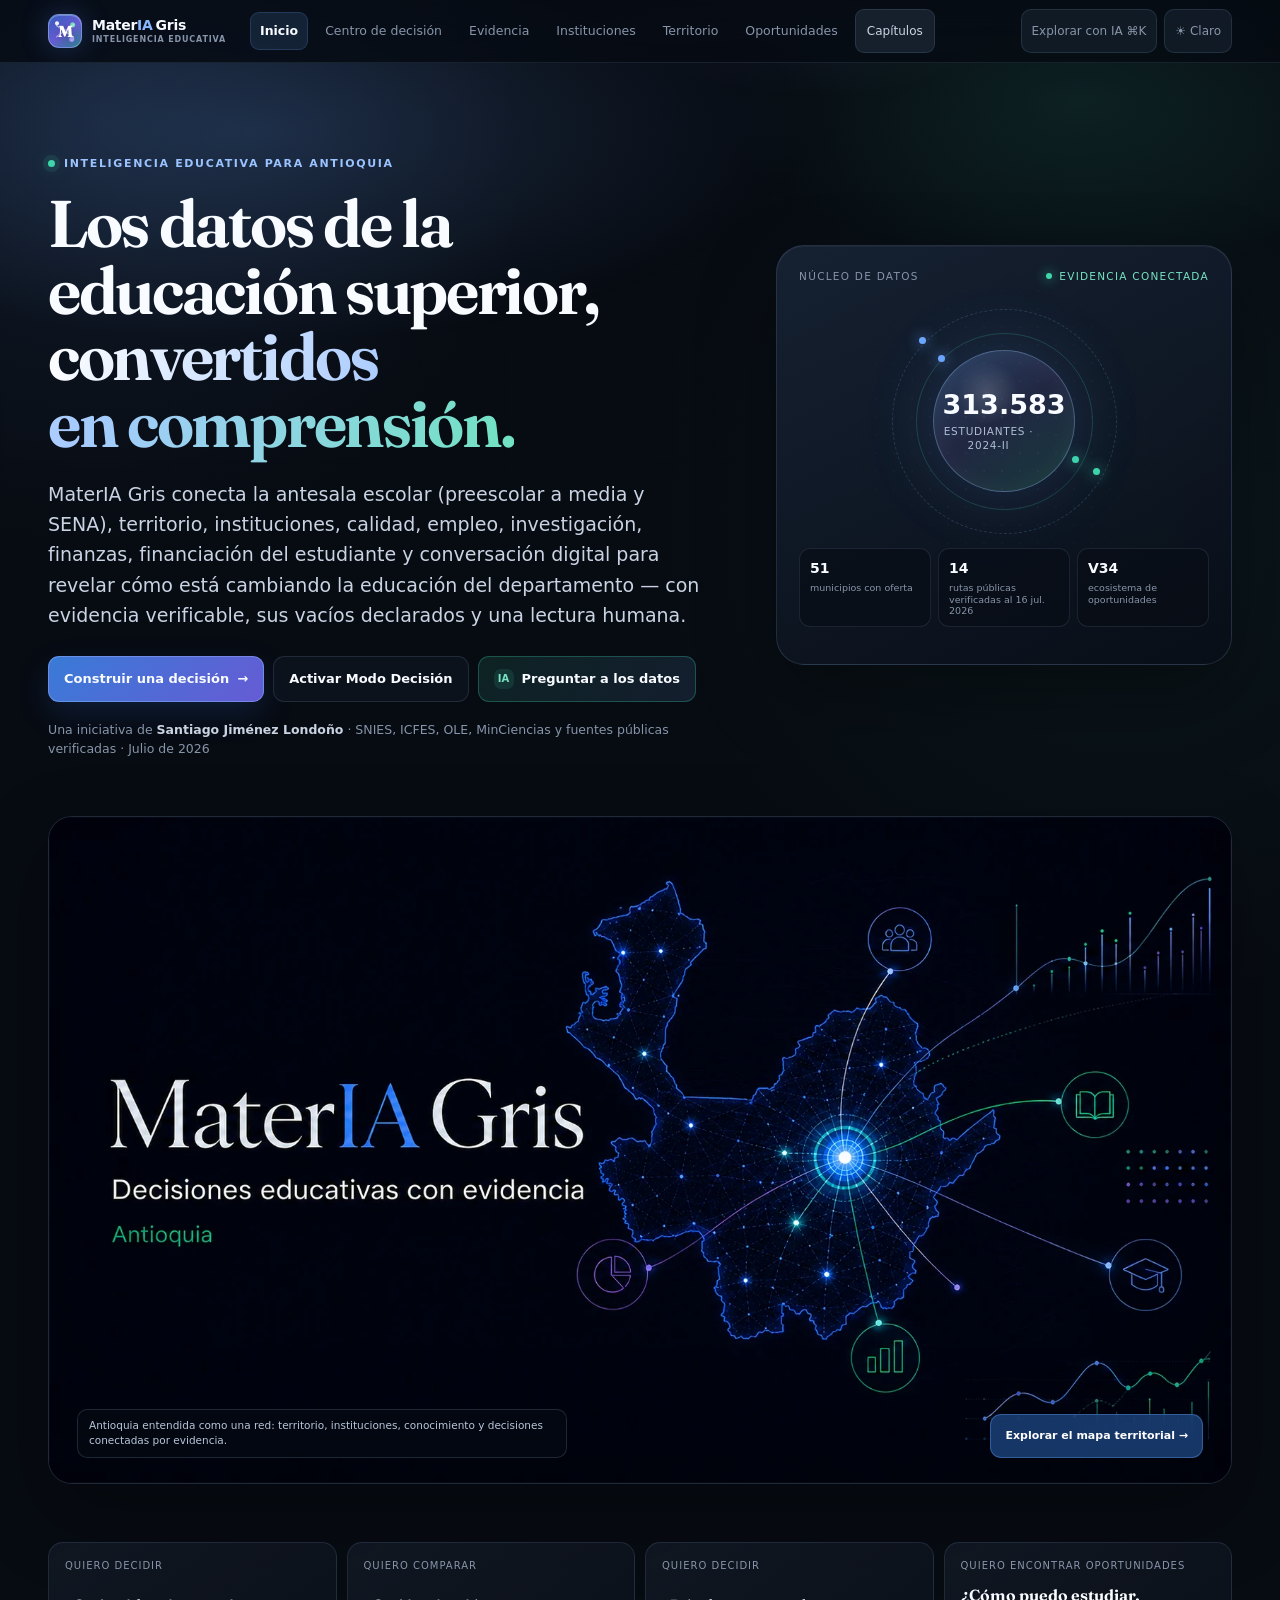
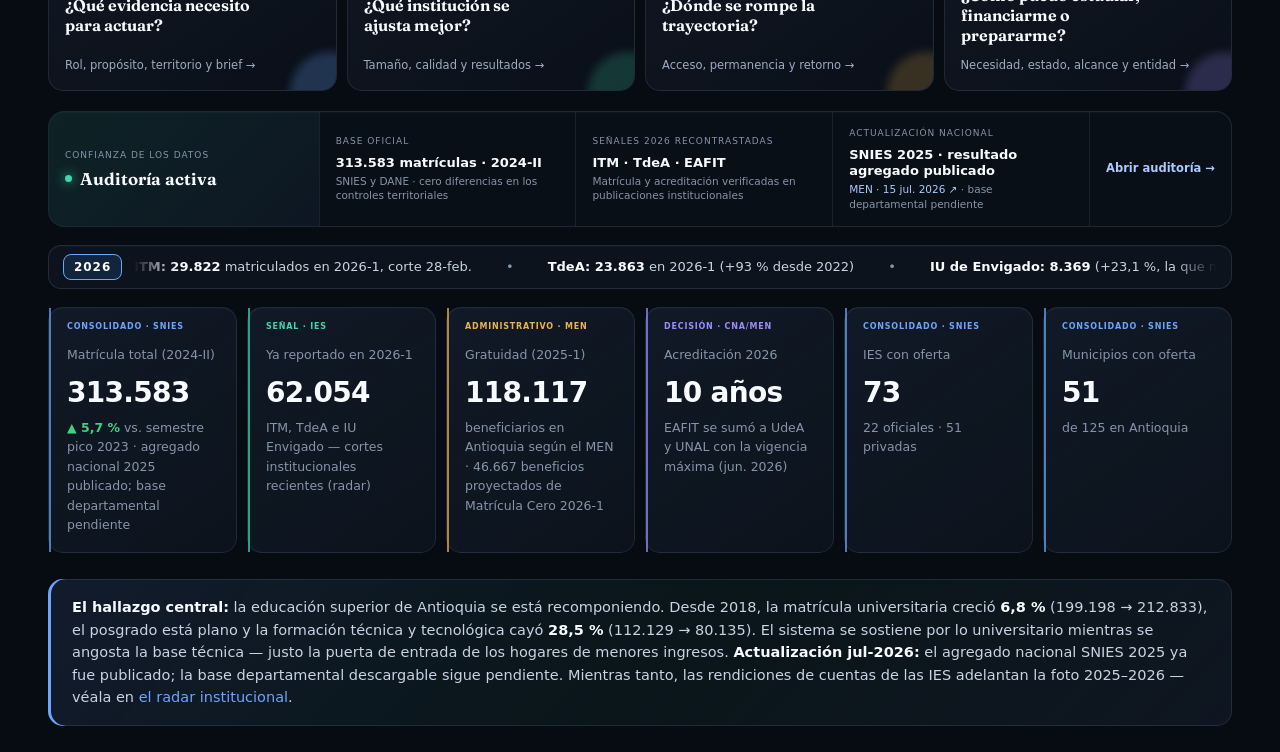
==== commit c76c02bd: "V35: la antesala (básica-media y SENA), financiación del estudiante, OLE por programa y «Lo que Anti" ====
--- a/public/index.html
+++ b/public/index.html
@@ -713,7 +713,7 @@
 @media(max-width:760px){nav .sec.nav-core:not(.nav-center){display:none}.nav-chapter-grid{grid-template-columns:1fr 1fr}.nav-chapters{inset:58px 0 auto}.dc-intro{display:block}.dc-trust{display:inline-flex;margin-top:10px}.dc-signals,.dc-reading{grid-template-columns:1fr}.dc-report-foot{align-items:flex-start;flex-direction:column}.dc-routes{justify-content:flex-start}.dc-saved{grid-template-columns:1fr}}
 @media(max-width:500px){.nav-chapter-grid{grid-template-columns:1fr}.nav-chapter-head span{display:none}.dc-builder,.dc-report{border-radius:16px}.dc-builder,.dc-report{padding:15px}.dc-question-row{grid-template-columns:1fr}.dc-interpret{width:100%}.dc-choices{grid-template-columns:1fr 1fr}.dc-goals{grid-template-columns:1fr}.dc-builder-actions{grid-template-columns:1fr}.dc-action.primary{grid-column:auto}}
 /* ---------- Fuentes vivas · V34 ---------- */
-.evidence-hub-section{padding-top:42px}.evh-lead{display:grid;grid-template-columns:minmax(0,1.15fr) minmax(300px,.85fr);gap:15px;margin-bottom:15px}.evh-thesis{position:relative;min-height:260px;padding:26px;border:1px solid rgba(107,166,255,.19);border-radius:20px;background:radial-gradient(circle at 86% 18%,rgba(107,166,255,.18),transparent 42%),radial-gradient(circle at 18% 110%,rgba(62,214,170,.12),transparent 45%),linear-gradient(145deg,rgba(24,31,43,.98),rgba(11,19,31,.94));overflow:hidden}.evh-thesis small{color:#9fc5ff;font-size:9px;font-weight:760;letter-spacing:.13em;text-transform:uppercase}.evh-thesis h3{max-width:680px;color:var(--ink);font:650 clamp(28px,3.2vw,43px)/1.07 'Fraunces',Georgia,serif;letter-spacing:-.035em;margin:15px 0 13px;text-wrap:balance}.evh-thesis p{max-width:680px;color:var(--ink-2);font-size:12px;line-height:1.65}.evh-thesis .evh-stamp{position:absolute;right:22px;bottom:17px;color:rgba(159,197,255,.24);font:650 54px/1 'Fraunces',Georgia,serif;letter-spacing:-.04em}.evh-asof{display:flex;flex-direction:column;gap:10px;padding:18px;border:1px solid var(--border);border-radius:20px;background:linear-gradient(155deg,var(--surface),rgba(21,31,45,.93))}.evh-asof-head{display:flex;align-items:flex-start;justify-content:space-between;gap:10px}.evh-asof-head small{color:var(--muted);font-size:9px;letter-spacing:.11em;text-transform:uppercase}.evh-asof-head b{display:block;color:var(--ink);font-size:15px;margin-top:4px}.evh-live{padding:5px 8px;border:1px solid rgba(62,214,170,.24);border-radius:999px;color:#7de7c4;background:rgba(62,214,170,.08);font-size:9px;font-weight:760;white-space:nowrap}.evh-asof-line{display:grid;grid-template-columns:74px 1fr;gap:10px;padding-top:10px;border-top:1px solid var(--border)}.evh-asof-line span{color:var(--muted);font-size:10px}.evh-asof-line b{color:var(--ink-2);font-size:11px;line-height:1.45}.evh-stats{display:grid;grid-template-columns:repeat(4,1fr);gap:10px;margin-bottom:15px}.evh-stat{padding:15px;border:1px solid var(--border);border-radius:14px;background:var(--surface)}.evh-stat small{display:block;color:var(--muted);font-size:9px;text-transform:uppercase;letter-spacing:.1em}.evh-stat strong{display:block;color:var(--ink);font:650 25px/1 'Fraunces',Georgia,serif;margin:8px 0 5px}.evh-stat span{color:var(--ink-2);font-size:10px;line-height:1.4}.evh-console{border:1px solid var(--border);border-radius:18px;background:linear-gradient(160deg,var(--surface),rgba(14,23,35,.92));overflow:hidden}.evh-controls{display:grid;grid-template-columns:minmax(210px,1.45fr) repeat(3,minmax(130px,.65fr));gap:9px;padding:13px;border-bottom:1px solid var(--border);background:rgba(107,166,255,.035)}.evh-controls input,.evh-controls select{width:100%;min-height:38px;padding:8px 10px;border:1px solid var(--border);border-radius:9px;background:var(--surface-2);color:var(--ink);font:inherit;font-size:11px}.evh-controls input:focus,.evh-controls select:focus{outline:2px solid rgba(107,166,255,.28);outline-offset:1px}.evh-resultbar{display:flex;align-items:center;justify-content:space-between;gap:12px;padding:11px 14px;color:var(--muted);font-size:10px;border-bottom:1px solid var(--border)}.evh-resultbar b{color:var(--ink-2)}.evh-resultbar a{font-weight:700}.evh-grid{display:grid;grid-template-columns:repeat(3,1fr);gap:10px;padding:13px}.evh-card{display:flex;flex-direction:column;min-height:260px;padding:16px;border:1px solid var(--border);border-radius:14px;background:rgba(255,255,255,.018);transition:transform .2s,border-color .2s,background .2s}.evh-card:hover{transform:translateY(-2px);border-color:rgba(107,166,255,.28);background:rgba(107,166,255,.035)}.evh-card-top{display:flex;justify-content:space-between;align-items:flex-start;gap:8px}.evh-tags{display:flex;flex-wrap:wrap;gap:5px}.evh-tag{padding:4px 7px;border:1px solid var(--border);border-radius:999px;color:var(--muted);font-size:8px;font-weight:750;letter-spacing:.05em;text-transform:uppercase}.evh-tag.directa{color:#75e2bd;border-color:rgba(62,214,170,.23);background:rgba(62,214,170,.06)}.evh-tag.derivada{color:#9fc5ff;border-color:rgba(107,166,255,.24);background:rgba(107,166,255,.07)}.evh-tag.reportada{color:#ffd087;border-color:rgba(240,178,77,.26);background:rgba(240,178,77,.07)}.evh-tag.encuesta{color:#d3c8ff;border-color:rgba(158,140,255,.28);background:rgba(158,140,255,.08)}.evh-period{color:var(--muted);font-size:9px;white-space:nowrap}.evh-card strong{display:block;color:var(--ink);font:650 30px/1 'Fraunces',Georgia,serif;letter-spacing:-.03em;margin:18px 0 6px}.evh-card h3{color:var(--ink-2);font-size:13px;line-height:1.35;margin:0 0 8px}.evh-universe{color:var(--muted);font-size:9px;line-height:1.45}.evh-use{color:var(--ink-2);font-size:10px;line-height:1.5;margin:12px 0}.evh-caveat{margin-top:auto;padding-top:10px;border-top:1px solid var(--border);color:var(--muted);font-size:9px;line-height:1.45}.evh-caveat b{color:#ffd087}.evh-source{display:flex;align-items:flex-end;justify-content:space-between;gap:8px;margin-top:10px}.evh-source span{color:var(--muted);font-size:9px;line-height:1.35}.evh-source a{font-size:10px;font-weight:750;white-space:nowrap}.evh-empty{grid-column:1/-1;padding:40px 20px;text-align:center;color:var(--muted);font-size:12px}.evh-rules{display:grid;grid-template-columns:repeat(4,1fr);gap:10px;margin:15px 0}.evh-rule{padding:14px;border:1px solid rgba(240,178,77,.17);border-radius:13px;background:rgba(240,178,77,.035)}.evh-rule b{display:block;color:#ffd087;font-size:11px;margin-bottom:7px}.evh-rule p{color:var(--muted);font-size:9px;line-height:1.5}.evh-bottom{display:grid;grid-template-columns:1.3fr .7fr;gap:15px}.evh-sources,.evh-queue{padding:17px;border:1px solid var(--border);border-radius:16px;background:var(--surface)}.evh-panel-head{display:flex;align-items:flex-start;justify-content:space-between;gap:10px;margin-bottom:12px}.evh-panel-head small{color:var(--muted);font-size:9px;text-transform:uppercase;letter-spacing:.1em}.evh-panel-head h3{color:var(--ink);font:650 19px/1.2 'Fraunces',Georgia,serif;margin-top:4px}.evh-source-list{display:grid;grid-template-columns:1fr 1fr;gap:7px}.evh-source-item{display:flex;align-items:flex-start;justify-content:space-between;gap:8px;padding:9px;border:1px solid var(--border);border-radius:9px;background:rgba(255,255,255,.015)}.evh-source-item div{min-width:0}.evh-source-item b{display:block;color:var(--ink-2);font-size:10px;white-space:nowrap;overflow:hidden;text-overflow:ellipsis}.evh-source-item span{display:block;color:var(--muted);font-size:8px;margin-top:3px}.evh-source-item a{font-size:11px}.evh-queue-list{display:flex;flex-direction:column;gap:8px}.evh-queue-item{padding:10px;border-left:2px solid rgba(107,166,255,.42);background:rgba(107,166,255,.035)}.evh-queue-item small{color:#9fc5ff;font-size:8px;font-weight:760;text-transform:uppercase}.evh-queue-item b{display:block;color:var(--ink-2);font-size:10px;margin:4px 0}.evh-queue-item p{color:var(--muted);font-size:9px;line-height:1.45}.evh-loading{padding:40px;text-align:center;color:var(--muted)}
+.evidence-hub-section{padding-top:42px}.evh-lead{display:grid;grid-template-columns:minmax(0,1.15fr) minmax(300px,.85fr);gap:15px;margin-bottom:15px}.evh-thesis{position:relative;min-height:260px;padding:26px;border:1px solid rgba(107,166,255,.19);border-radius:20px;background:radial-gradient(circle at 86% 18%,rgba(107,166,255,.18),transparent 42%),radial-gradient(circle at 18% 110%,rgba(62,214,170,.12),transparent 45%),linear-gradient(145deg,rgba(24,31,43,.98),rgba(11,19,31,.94));overflow:hidden}.evh-thesis small{color:#9fc5ff;font-size:9px;font-weight:760;letter-spacing:.13em;text-transform:uppercase}.evh-thesis h3{max-width:680px;color:var(--ink);font:650 clamp(28px,3.2vw,43px)/1.07 'Fraunces',Georgia,serif;letter-spacing:-.035em;margin:15px 0 13px;text-wrap:balance}.evh-thesis p{max-width:680px;color:var(--ink-2);font-size:12px;line-height:1.65}.evh-thesis .evh-stamp{position:absolute;right:22px;bottom:17px;color:rgba(159,197,255,.24);font:650 54px/1 'Fraunces',Georgia,serif;letter-spacing:-.04em}.evh-asof{display:flex;flex-direction:column;gap:10px;padding:18px;border:1px solid var(--border);border-radius:20px;background:linear-gradient(155deg,var(--surface),rgba(21,31,45,.93))}.evh-asof-head{display:flex;align-items:flex-start;justify-content:space-between;gap:10px}.evh-asof-head small{color:var(--muted);font-size:9px;letter-spacing:.11em;text-transform:uppercase}.evh-asof-head b{display:block;color:var(--ink);font-size:15px;margin-top:4px}.evh-live{padding:5px 8px;border:1px solid rgba(62,214,170,.24);border-radius:999px;color:#7de7c4;background:rgba(62,214,170,.08);font-size:9px;font-weight:760;white-space:nowrap}.evh-asof-line{display:grid;grid-template-columns:74px 1fr;gap:10px;padding-top:10px;border-top:1px solid var(--border)}.evh-asof-line span{color:var(--muted);font-size:10px}.evh-asof-line b{color:var(--ink-2);font-size:11px;line-height:1.45}.evh-stats{display:grid;grid-template-columns:repeat(4,1fr);gap:10px;margin-bottom:15px}.evh-stat{padding:15px;border:1px solid var(--border);border-radius:14px;background:var(--surface)}.evh-stat small{display:block;color:var(--muted);font-size:9px;text-transform:uppercase;letter-spacing:.1em}.evh-stat strong{display:block;color:var(--ink);font:650 25px/1 'Fraunces',Georgia,serif;margin:8px 0 5px}.evh-stat span{color:var(--ink-2);font-size:10px;line-height:1.4}.evh-console{border:1px solid var(--border);border-radius:18px;background:linear-gradient(160deg,var(--surface),rgba(14,23,35,.92));overflow:hidden}.evh-controls{display:grid;grid-template-columns:minmax(210px,1.45fr) repeat(3,minmax(130px,.65fr));gap:9px;padding:13px;border-bottom:1px solid var(--border);background:rgba(107,166,255,.035)}.evh-controls input,.evh-controls select{width:100%;min-height:38px;padding:8px 10px;border:1px solid var(--border);border-radius:9px;background:var(--surface-2);color:var(--ink);font:inherit;font-size:11px}.evh-controls input:focus,.evh-controls select:focus{outline:2px solid rgba(107,166,255,.28);outline-offset:1px}.evh-resultbar{display:flex;align-items:center;justify-content:space-between;gap:12px;padding:11px 14px;color:var(--muted);font-size:10px;border-bottom:1px solid var(--border)}.evh-resultbar b{color:var(--ink-2)}.evh-resultbar a{font-weight:700}.evh-grid{display:grid;grid-template-columns:repeat(3,1fr);gap:10px;padding:13px}.evh-card{display:flex;flex-direction:column;min-height:260px;padding:16px;border:1px solid var(--border);border-radius:14px;background:rgba(255,255,255,.018);transition:transform .2s,border-color .2s,background .2s}.evh-card:hover{transform:translateY(-2px);border-color:rgba(107,166,255,.28);background:rgba(107,166,255,.035)}.evh-card-top{display:flex;justify-content:space-between;align-items:flex-start;gap:8px}.evh-tags{display:flex;flex-wrap:wrap;gap:5px}.evh-tag{padding:4px 7px;border:1px solid var(--border);border-radius:999px;color:var(--muted);font-size:8px;font-weight:750;letter-spacing:.05em;text-transform:uppercase}.evh-tag.directa{color:#75e2bd;border-color:rgba(62,214,170,.23);background:rgba(62,214,170,.06)}.evh-tag.derivada{color:#9fc5ff;border-color:rgba(107,166,255,.24);background:rgba(107,166,255,.07)}.evh-tag.reportada{color:#ffd087;border-color:rgba(240,178,77,.26);background:rgba(240,178,77,.07)}.evh-period{color:var(--muted);font-size:9px;white-space:nowrap}.evh-card strong{display:block;color:var(--ink);font:650 30px/1 'Fraunces',Georgia,serif;letter-spacing:-.03em;margin:18px 0 6px}.evh-card h3{color:var(--ink-2);font-size:13px;line-height:1.35;margin:0 0 8px}.evh-universe{color:var(--muted);font-size:9px;line-height:1.45}.evh-use{color:var(--ink-2);font-size:10px;line-height:1.5;margin:12px 0}.evh-caveat{margin-top:auto;padding-top:10px;border-top:1px solid var(--border);color:var(--muted);font-size:9px;line-height:1.45}.evh-caveat b{color:#ffd087}.evh-source{display:flex;align-items:flex-end;justify-content:space-between;gap:8px;margin-top:10px}.evh-source span{color:var(--muted);font-size:9px;line-height:1.35}.evh-source a{font-size:10px;font-weight:750;white-space:nowrap}.evh-empty{grid-column:1/-1;padding:40px 20px;text-align:center;color:var(--muted);font-size:12px}.evh-rules{display:grid;grid-template-columns:repeat(4,1fr);gap:10px;margin:15px 0}.evh-rule{padding:14px;border:1px solid rgba(240,178,77,.17);border-radius:13px;background:rgba(240,178,77,.035)}.evh-rule b{display:block;color:#ffd087;font-size:11px;margin-bottom:7px}.evh-rule p{color:var(--muted);font-size:9px;line-height:1.5}.evh-bottom{display:grid;grid-template-columns:1.3fr .7fr;gap:15px}.evh-sources,.evh-queue{padding:17px;border:1px solid var(--border);border-radius:16px;background:var(--surface)}.evh-panel-head{display:flex;align-items:flex-start;justify-content:space-between;gap:10px;margin-bottom:12px}.evh-panel-head small{color:var(--muted);font-size:9px;text-transform:uppercase;letter-spacing:.1em}.evh-panel-head h3{color:var(--ink);font:650 19px/1.2 'Fraunces',Georgia,serif;margin-top:4px}.evh-source-list{display:grid;grid-template-columns:1fr 1fr;gap:7px}.evh-source-item{display:flex;align-items:flex-start;justify-content:space-between;gap:8px;padding:9px;border:1px solid var(--border);border-radius:9px;background:rgba(255,255,255,.015)}.evh-source-item div{min-width:0}.evh-source-item b{display:block;color:var(--ink-2);font-size:10px;white-space:nowrap;overflow:hidden;text-overflow:ellipsis}.evh-source-item span{display:block;color:var(--muted);font-size:8px;margin-top:3px}.evh-source-item a{font-size:11px}.evh-queue-list{display:flex;flex-direction:column;gap:8px}.evh-queue-item{padding:10px;border-left:2px solid rgba(107,166,255,.42);background:rgba(107,166,255,.035)}.evh-queue-item small{color:#9fc5ff;font-size:8px;font-weight:760;text-transform:uppercase}.evh-queue-item b{display:block;color:var(--ink-2);font-size:10px;margin:4px 0}.evh-queue-item p{color:var(--muted);font-size:9px;line-height:1.45}.evh-loading{padding:40px;text-align:center;color:var(--muted)}
 @media(max-width:900px){.evh-lead,.evh-bottom{grid-template-columns:1fr}.evh-stats,.evh-rules{grid-template-columns:repeat(2,1fr)}.evh-controls{grid-template-columns:1fr 1fr}.evh-grid{grid-template-columns:1fr 1fr}}
 @media(max-width:600px){.evh-stats,.evh-rules,.evh-grid,.evh-source-list{grid-template-columns:1fr}.evh-controls{grid-template-columns:1fr}.evh-thesis{min-height:300px;padding:21px}.evh-thesis .evh-stamp{font-size:38px}.evh-grid{padding:9px}.evh-card{min-height:0}}
 
@@ -722,38 +722,6 @@
 html.light .opp-route,html.light .opp-kpi,html.light .opp-card{background:linear-gradient(145deg,rgba(255,255,255,.98),rgba(244,248,252,.95))}
 @media(max-width:900px){.opp-routes,.opp-kpis{grid-template-columns:repeat(2,1fr)}.opp-shell{grid-template-columns:1fr}.opp-filters{position:static}.opp-fields{grid-template-columns:1fr 1fr}.opp-bottom{grid-template-columns:1fr}}
 @media(max-width:620px){.opp-intro{grid-template-columns:1fr}.opp-routes,.opp-kpis,.opp-grid,.opp-fields,.opp-trust-list{grid-template-columns:1fr}.opp-sourcebar{display:block}.opp-sourcebar>span{display:block;margin-top:8px}.opp-card{min-height:0}}
-
-/* ---------- Qué es MaterIA Gris · V35 ---------- */
-.materia-about{padding-top:42px}.materia-about-shell{display:grid;grid-template-columns:minmax(310px,.72fr) minmax(0,1.28fr);gap:14px;align-items:stretch}
-.materia-about-copy,.materia-about-visual{border:1px solid rgba(151,180,222,.15);border-radius:22px;overflow:hidden}
-.materia-about-copy{display:flex;flex-direction:column;padding:25px;background:radial-gradient(circle at 10% 0%,rgba(107,166,255,.12),transparent 34%),linear-gradient(150deg,rgba(17,26,40,.98),rgba(9,16,26,.94))}
-.materia-about-copy>small{color:#78e3c3;font-size:8.5px;font-weight:780;letter-spacing:.12em;text-transform:uppercase}.materia-about-copy h2{max-width:470px;color:var(--ink);font:650 clamp(29px,4vw,48px)/1.02 'Fraunces',Georgia,serif;letter-spacing:-.03em;margin:13px 0}.materia-about-copy>p{max-width:560px;color:var(--ink-2);font-size:12px;line-height:1.65}
-.materia-principles{display:grid;gap:7px;margin:22px 0}.materia-principle{display:grid;grid-template-columns:29px 1fr;gap:10px;align-items:start;padding:11px;border:1px solid rgba(151,180,222,.11);border-radius:12px;background:rgba(255,255,255,.02)}.materia-principle span{display:grid;place-items:center;width:29px;height:29px;border-radius:9px;background:rgba(107,166,255,.10);color:#9fc5ff;font-size:9px;font-weight:800}.materia-principle b{display:block;color:var(--ink);font-size:10.5px;margin:1px 0 3px}.materia-principle p{color:var(--muted);font-size:9.5px;line-height:1.45}
-.materia-about-actions{display:flex;flex-wrap:wrap;gap:7px;margin-top:auto}.materia-about-actions a{display:inline-flex;align-items:center;justify-content:center;min-height:44px;padding:8px 12px;border:1px solid rgba(107,166,255,.22);border-radius:10px;background:rgba(107,166,255,.07);color:#b8d4ff;font-size:9.5px;font-weight:760}.materia-about-actions a:first-child{border-color:rgba(62,214,170,.24);background:rgba(62,214,170,.08);color:#8fe7cb}.materia-about-actions a:hover{text-decoration:none;border-color:rgba(151,180,222,.42)}
-.materia-about-visual{display:flex;flex-direction:column;background:#050a13}.materia-about-visual picture{display:block;aspect-ratio:1672/941;background:#050a13}.materia-about-visual img{display:block;width:100%;height:100%;object-fit:cover}.materia-about-visual figcaption{display:flex;align-items:center;justify-content:space-between;gap:16px;padding:11px 14px;border-top:1px solid rgba(151,180,222,.12);color:var(--muted);font-size:9px;line-height:1.45}.materia-about-visual figcaption b{color:#9fc5ff;white-space:nowrap}
-html.light .materia-about-copy{background:radial-gradient(circle at 10% 0%,rgba(43,102,194,.10),transparent 34%),linear-gradient(150deg,#fff,#f2f6fa)}html.light .materia-about-visual{background:#07101d}
-@media(max-width:920px){.materia-about-shell{grid-template-columns:1fr}.materia-about-visual{order:-1}.materia-about-copy h2{font-size:36px}}
-@media(max-width:600px){.materia-about-copy{padding:18px}.materia-about-copy h2{font-size:31px}.materia-about-visual figcaption{align-items:flex-start;flex-direction:column}.materia-about-actions{display:grid}.materia-about-actions a{width:100%}}
-
-/* ---------- Nuevas señales de trayectoria · V35 ---------- */
-.tray-system-view{margin-top:14px;padding:18px;border:1px solid rgba(107,166,255,.17);border-radius:18px;background:radial-gradient(circle at 10% 0%,rgba(107,166,255,.09),transparent 35%),rgba(10,17,27,.72)}
-.tray-system-head{display:flex;align-items:flex-end;justify-content:space-between;gap:16px;margin-bottom:12px}.tray-system-head small{display:block;color:#9fc5ff;font-size:8px;font-weight:780;letter-spacing:.11em;text-transform:uppercase}.tray-system-head h3{color:var(--ink);font:650 21px/1.2 'Fraunces',Georgia,serif;margin-top:5px}.tray-system-head p{max-width:430px;color:var(--muted);font-size:9.5px;line-height:1.45;text-align:right}
-.tray-system-grid{display:grid;grid-template-columns:repeat(4,1fr);gap:8px}.tray-system-card{min-height:178px;padding:14px;border:1px solid rgba(151,180,222,.12);border-radius:13px;background:rgba(255,255,255,.018)}.tray-system-card small{display:block;color:var(--muted);font-size:8px;text-transform:uppercase;letter-spacing:.08em}.tray-system-card strong{display:block;color:var(--ink);font:650 24px/1 'Fraunces',Georgia,serif;margin:12px 0 7px}.tray-system-card h4{color:var(--ink-2);font-size:10.5px;line-height:1.35}.tray-system-card p{color:var(--muted);font-size:9px;line-height:1.45;margin-top:7px}.tray-system-card a{display:inline-block;color:#9fc5ff;font-size:8.5px;margin-top:9px}
-html.light .tray-system-view{background:radial-gradient(circle at 10% 0%,rgba(43,102,194,.08),transparent 35%),rgba(255,255,255,.8)}html.light .tray-system-card{background:rgba(255,255,255,.78)}
-@media(max-width:980px){.tray-system-grid{grid-template-columns:1fr 1fr}}@media(max-width:620px){.tray-system-head{align-items:flex-start;flex-direction:column}.tray-system-head p{text-align:left}.tray-system-grid{grid-template-columns:1fr}.tray-system-card{min-height:0}}
-
-/* ---------- Observatorio Sapiencia · V37 ---------- */
-.sapiencia-section{padding-top:42px}.sap-lead{display:grid;grid-template-columns:minmax(0,1.12fr) minmax(300px,.88fr);gap:14px;margin-bottom:14px}
-.sap-thesis,.sap-summary,.sap-explorer,.sap-library{border:1px solid rgba(151,180,222,.14);border-radius:19px;background:var(--surface)}
-.sap-thesis{padding:24px;background:radial-gradient(circle at 88% 0%,rgba(158,140,255,.13),transparent 38%),linear-gradient(150deg,rgba(18,27,41,.98),rgba(10,17,28,.94))}.sap-thesis small{color:#c9bdff;font-size:8.5px;font-weight:780;letter-spacing:.12em;text-transform:uppercase}.sap-thesis h3{max-width:680px;color:var(--ink);font:650 clamp(28px,3vw,42px)/1.06 'Fraunces',Georgia,serif;letter-spacing:-.03em;margin:13px 0}.sap-thesis p{max-width:720px;color:var(--ink-2);font-size:11px;line-height:1.65}.sap-thesis .sap-rule{margin-top:15px;padding:10px 12px;border-left:2px solid rgba(240,178,77,.65);background:rgba(240,178,77,.045);color:var(--muted);font-size:9px;line-height:1.5}.sap-thesis .sap-rule b{color:#ffd087}
-.sap-summary{display:grid;grid-template-columns:1fr 1fr;gap:1px;padding:1px;background:rgba(151,180,222,.12);overflow:hidden}.sap-summary article{min-height:116px;padding:15px;background:linear-gradient(150deg,rgba(16,25,38,.98),rgba(10,17,27,.97))}.sap-summary small{display:block;color:var(--muted);font-size:8px;text-transform:uppercase;letter-spacing:.09em}.sap-summary strong{display:block;color:var(--ink);font:650 28px/1 'Fraunces',Georgia,serif;margin:12px 0 5px}.sap-summary span{display:block;color:var(--muted);font-size:9px;line-height:1.4}
-.sap-signals{display:grid;grid-template-columns:repeat(4,1fr);gap:8px;margin-bottom:14px}.sap-signal{min-height:175px;padding:15px;border:1px solid rgba(158,140,255,.15);border-radius:14px;background:linear-gradient(150deg,rgba(158,140,255,.045),rgba(12,19,29,.74))}.sap-signal small{color:#c9bdff;font-size:8px;text-transform:uppercase;letter-spacing:.08em}.sap-signal strong{display:block;color:var(--ink);font:650 26px/1 'Fraunces',Georgia,serif;margin:13px 0 7px}.sap-signal b{display:block;color:var(--ink-2);font-size:10.5px;line-height:1.35}.sap-signal p{color:var(--muted);font-size:9px;line-height:1.45;margin-top:7px}
-.sap-workbench{display:grid;grid-template-columns:minmax(0,1.2fr) minmax(310px,.8fr);gap:14px}.sap-explorer,.sap-library{padding:18px;min-width:0}.sap-panel-head{display:flex;align-items:flex-start;justify-content:space-between;gap:12px;margin-bottom:12px}.sap-panel-head small{display:block;color:#c9bdff;font-size:8px;font-weight:780;letter-spacing:.1em;text-transform:uppercase}.sap-panel-head h3{color:var(--ink);font:650 20px/1.2 'Fraunces',Georgia,serif;margin-top:5px}.sap-panel-head a{color:#9fc5ff;font-size:9px;font-weight:760;white-space:nowrap}
-.sap-select,.sap-search,.sap-type{width:100%;min-height:42px;padding:8px 10px;border:1px solid var(--border);border-radius:9px;background:var(--surface-2);color:var(--ink);font:inherit;font-size:10px}.sap-study-note{min-height:42px;margin:9px 0 11px;color:var(--muted);font-size:9px;line-height:1.45}.sap-study-note b{color:var(--ink-2)}
-.sap-metrics{display:grid;grid-template-columns:1fr 1fr;gap:7px}.sap-metric{display:flex;flex-direction:column;min-height:176px;padding:13px;border:1px solid var(--border);border-radius:12px;background:rgba(255,255,255,.015)}.sap-metric small{color:var(--muted);font-size:7.5px;text-transform:uppercase;letter-spacing:.08em}.sap-metric strong{display:block;color:var(--ink);font:650 23px/1 'Fraunces',Georgia,serif;margin:10px 0 6px}.sap-metric h4{color:var(--ink-2);font-size:10.5px;line-height:1.35}.sap-metric p{color:var(--muted);font-size:8.5px;line-height:1.45;margin-top:7px}.sap-metric .sap-limit{margin-top:auto;padding-top:8px;border-top:1px solid var(--border);color:#c5a970}
-.sap-library-controls{display:grid;grid-template-columns:1fr 125px;gap:7px}.sap-library-status{color:var(--muted);font-size:9px;margin:9px 0}.sap-docs{display:grid;gap:6px;max-height:580px;overflow:auto;padding-right:3px}.sap-doc{display:flex;align-items:flex-start;justify-content:space-between;gap:9px;padding:10px;border:1px solid var(--border);border-radius:10px;background:rgba(255,255,255,.015)}.sap-doc:hover{text-decoration:none;border-color:rgba(158,140,255,.30);background:rgba(158,140,255,.04)}.sap-doc div{min-width:0}.sap-doc b{display:block;color:var(--ink-2);font-size:9.5px;line-height:1.35}.sap-doc span{display:block;color:var(--muted);font-size:8px;margin-top:4px}.sap-doc em{flex:none;color:#c9bdff;font-size:11px;font-style:normal}
-html.light .sap-thesis{background:radial-gradient(circle at 88% 0%,rgba(103,79,190,.08),transparent 38%),linear-gradient(150deg,#fff,#f3f5f9)}html.light .sap-summary article{background:#fff}html.light .sap-signal,html.light .sap-metric,html.light .sap-doc{background:rgba(255,255,255,.78)}
-@media(max-width:960px){.sap-lead,.sap-workbench{grid-template-columns:1fr}.sap-signals{grid-template-columns:1fr 1fr}.sap-docs{max-height:430px}}@media(max-width:600px){.sap-signals,.sap-metrics{grid-template-columns:1fr}.sap-summary article{min-height:100px}.sap-library-controls{grid-template-columns:1fr}.sap-signal,.sap-metric{min-height:0}}
 
 /* ---------- impresión ---------- */
 @media print{
@@ -784,6 +752,7 @@
   <a class="sec nav-secondary nav-path" href="#trayectorias">Trayectorias</a>
   <a class="sec nav-core nav-evidence" href="#evidencia">Evidencia</a>
   <a class="sec nav-secondary" href="#panorama">Panorama</a>
+  <a class="sec nav-secondary" href="#antesala">Antesala</a>
   <a class="sec nav-core" href="#instituciones">Instituciones</a>
   <a class="sec nav-secondary nav-district" href="#distrito">IES Distrito</a>
   <a class="sec nav-core" href="#territorio">Territorio</a>
@@ -798,6 +767,8 @@
   <a class="sec nav-secondary" href="#social">Impacto social</a>
   <a class="sec nav-secondary" href="#redes">Redes sociales</a>
   <a class="sec nav-secondary" href="#finanzas">Finanzas</a>
+  <a class="sec nav-secondary" href="#financiacion">Financiación</a>
+  <a class="sec nav-secondary" href="#vacios">Vacíos</a>
   <a class="sec nav-secondary nav-product" href="#producto">Producto</a>
   <a class="sec nav-secondary" href="#metodologia">Metodología</a>
   <button class="nav-chapter-btn" id="nav-chapter-btn" type="button" aria-expanded="false" aria-controls="nav-chapters">Capítulos</button>
@@ -807,9 +778,9 @@
 <div class="nav-chapters" id="nav-chapters" hidden><div class="nav-chapter-inner">
   <div class="nav-chapter-head"><b>Explorar MaterIA Gris</b><span>Cinco recorridos principales y todos los capítulos especializados</span></div>
   <div class="nav-chapter-grid">
-    <a class="nav-chapter-link" href="#que-es-materia"><small>Producto</small><b>Qué es MaterIA Gris</b></a><a class="nav-chapter-link" href="#ejecutivo"><small>Decidir</small><b>Sala Ejecutiva</b></a><a class="nav-chapter-link" href="#trayectorias"><small>Entender</small><b>Trayectorias y retorno</b></a><a class="nav-chapter-link" href="#panorama"><small>Sistema</small><b>Panorama</b></a><a class="nav-chapter-link" href="#distrito"><small>Medellín</small><b>IES del Distrito</b></a>
-    <a class="nav-chapter-link" href="#oportunidades"><small>Acceder</small><b>Oportunidades educativas</b></a><a class="nav-chapter-link" href="#oferta"><small>Estudiar</small><b>Oferta académica</b></a><a class="nav-chapter-link" href="#economia"><small>Pertinencia</small><b>Oferta y demanda</b></a><a class="nav-chapter-link" href="#laboral"><small>Resultados</small><b>Mercado laboral</b></a><a class="nav-chapter-link" href="#calidad"><small>Resultados</small><b>Calidad</b></a><a class="nav-chapter-link" href="#acreditacion"><small>Gestión</small><b>Acreditación</b></a>
-    <a class="nav-chapter-link" href="#sapiencia"><small>Observatorio</small><b>Sapiencia ODES</b></a><a class="nav-chapter-link" href="#innovacion"><small>Conocimiento</small><b>Innovación</b></a><a class="nav-chapter-link" href="#social"><small>Equidad</small><b>Impacto social</b></a><a class="nav-chapter-link" href="#redes"><small>Comunidad</small><b>Redes sociales</b></a><a class="nav-chapter-link" href="#finanzas"><small>Sostenibilidad</small><b>Finanzas</b></a><a class="nav-chapter-link" href="#producto"><small>Producto</small><b>Comparativo y hoja de ruta</b></a>
+    <a class="nav-chapter-link" href="#ejecutivo"><small>Decidir</small><b>Sala Ejecutiva</b></a><a class="nav-chapter-link" href="#trayectorias"><small>Entender</small><b>Trayectorias y retorno</b></a><a class="nav-chapter-link" href="#panorama"><small>Sistema</small><b>Panorama</b></a><a class="nav-chapter-link" href="#distrito"><small>Medellín</small><b>IES del Distrito</b></a><a class="nav-chapter-link" href="#oportunidades"><small>Acceder</small><b>Oportunidades educativas</b></a>
+    <a class="nav-chapter-link" href="#antesala"><small>Antes</small><b>La antesala</b></a><a class="nav-chapter-link" href="#oferta"><small>Estudiar</small><b>Oferta académica</b></a><a class="nav-chapter-link" href="#economia"><small>Pertinencia</small><b>Oferta y demanda</b></a><a class="nav-chapter-link" href="#laboral"><small>Resultados</small><b>Mercado laboral</b></a><a class="nav-chapter-link" href="#calidad"><small>Resultados</small><b>Calidad</b></a><a class="nav-chapter-link" href="#acreditacion"><small>Gestión</small><b>Acreditación</b></a>
+    <a class="nav-chapter-link" href="#innovacion"><small>Conocimiento</small><b>Innovación</b></a><a class="nav-chapter-link" href="#social"><small>Equidad</small><b>Impacto social</b></a><a class="nav-chapter-link" href="#redes"><small>Comunidad</small><b>Redes sociales</b></a><a class="nav-chapter-link" href="#finanzas"><small>Sostenibilidad</small><b>Finanzas</b></a><a class="nav-chapter-link" href="#financiacion"><small>Pagar</small><b>Financiación</b></a><a class="nav-chapter-link" href="#vacios"><small>Agenda</small><b>Lo que no se mide</b></a><a class="nav-chapter-link" href="#producto"><small>Producto</small><b>Comparativo y hoja de ruta</b></a>
   </div>
 </div></div>
 </nav>
@@ -825,7 +796,7 @@
     <div class="hero-copy">
       <div class="kicker">Inteligencia educativa para Antioquia</div>
       <h1>Los datos de la educación superior, <span class="hero-accent">convertidos en comprensión.</span></h1>
-      <p class="lede">MaterIA Gris conecta territorio, instituciones, calidad, empleo, investigación, finanzas y conversación digital para revelar cómo está cambiando la educación superior del departamento — con evidencia verificable y una lectura humana.</p>
+      <p class="lede">MaterIA Gris conecta la antesala escolar (preescolar a media y SENA), territorio, instituciones, calidad, empleo, investigación, finanzas, financiación del estudiante y conversación digital para revelar cómo está cambiando la educación del departamento — con evidencia verificable, sus vacíos declarados y una lectura humana.</p>
       <div class="hero-actions" aria-label="Acciones principales">
         <a class="hero-btn primary" href="#centro">Construir una decisión <span aria-hidden="true">→</span></a>
         <a class="hero-btn secondary" href="#decidir">Activar Modo Decisión</a>
@@ -840,9 +811,9 @@
         <div class="core-center"><div><b>313.583</b><span>estudiantes · 2024-II</span></div></div>
       </div>
       <div class="core-signals">
-        <div class="core-signal"><b>44</b><span>fuentes revisadas</span></div>
-        <div class="core-signal"><b>147</b><span>indicadores trazables</span></div>
-        <div class="core-signal"><b>V37</b><span>observatorios conectados</span></div>
+        <div class="core-signal"><b>51</b><span>municipios con oferta</span></div>
+        <div class="core-signal"><b>14</b><span>rutas públicas verificadas al 16 jul. 2026</span></div>
+        <div class="core-signal"><b>V34</b><span>ecosistema de oportunidades</span></div>
       </div>
     </aside>
   </div>
@@ -875,27 +846,6 @@
   <div class="kpis" id="kpis"></div>
   <div class="callout" id="hallazgo-hero"></div>
 </header>
-
-<!-- ================= QUÉ ES MATERIA GRIS ================= -->
-<section id="que-es-materia" class="materia-about">
-  <div class="materia-about-shell">
-    <article class="materia-about-copy">
-      <small>V37 · inteligencia educativa explicable</small>
-      <h2>MaterIA Gris convierte datos dispersos en preguntas que se pueden decidir.</h2>
-      <p>No es un ranking ni una respuesta automática. Es una capa pública de inteligencia que conecta evidencia, territorio e instituciones para entender mejor la educación de Antioquia y hacer explícito qué sabemos, qué no sabemos y qué conviene medir.</p>
-      <div class="materia-principles" aria-label="Tres funciones de MaterIA Gris">
-        <div class="materia-principle"><span>01</span><div><b>Verifica antes de afirmar</b><p>Cada cifra conserva fuente, fecha, universo, territorio y una cautela de interpretación.</p></div></div>
-        <div class="materia-principle"><span>02</span><div><b>Conecta el sistema completo</b><p>Relaciona trayectorias, oferta, calidad, financiación, empleo, investigación y condiciones territoriales.</p></div></div>
-        <div class="materia-principle"><span>03</span><div><b>Ayuda a decidir sin reemplazar el juicio</b><p>Produce comparaciones, briefs y brechas de información; la deliberación sigue siendo humana.</p></div></div>
-      </div>
-      <div class="materia-about-actions"><a href="#centro">Construir una decisión →</a><a href="#evidencia">Explorar las 147 cifras</a></div>
-    </article>
-    <figure class="materia-about-visual">
-      <picture><source srcset="materia-gris-explicada.webp" type="image/webp"><img src="materia-gris-explicada.png" width="1672" height="941" loading="lazy" decoding="async" alt="Infografía de MaterIA Gris: datos verificados, contexto territorial y decisiones con evidencia sobre el croquis de Antioquia"></picture>
-      <figcaption><span>La inteligencia está en la conexión: una cifra aislada informa; una cifra con contexto, límites y propósito ayuda a decidir.</span><b>Entender · Comparar · Decidir</b></figcaption>
-    </figure>
-  </div>
-</section>
 
 <!-- ================= CENTRO DE DECISIONES ================= -->
 <section id="centro" class="decision-center-section">
@@ -1071,16 +1021,6 @@
     <article class="tray-lens"><small>Ecosistema privado</small><strong>$399.655 M</strong><b>inversión educativa reportada en 2025</b><p>Proantioquia: 55 organizaciones y 297 iniciativas en todos los niveles. Es inversión reportada, no impacto probado.</p></article>
   </div>
 
-  <div class="tray-system-view" aria-label="Nuevas señales para seguir la trayectoria educativa">
-    <div class="tray-system-head"><div><small>Capa ampliada · corte 17 jul. 2026</small><h3>La trayectoria empieza antes de la matrícula y continúa después del beneficio</h3></div><p>Estas cifras abren preguntas distintas. No forman una cohorte única y sus beneficiarios pueden superponerse.</p></div>
-    <div class="tray-system-grid">
-      <article class="tray-system-card"><small>Puente colegio–superior</small><strong>49,36 %</strong><h4>tránsito inmediato en Medellín</h4><p>Frente a 44,23 % en Antioquia y 45,94 % en Colombia, con corte 2024. La comparación orienta; no explica por sí sola la diferencia.</p><a href="https://www.medellin.gov.co/es/sala-de-prensa/noticias/medellin-se-consolida-como-referente-nacional-en-acceso-a-la-educacion-superior/" target="_blank" rel="noopener">Fuente oficial ↗</a></article>
-      <article class="tray-system-card"><small>Preparación y orientación</small><strong>17.000+</strong><h4>estudiantes esperados en Siguiente Nivel</h4><p>La meta de 20 ferias se complementa con 448 instituciones y 2.942 educadores vinculados a la transformación de la media en Antioquia.</p><a href="https://www.medellin.gov.co/es/sala-de-prensa/noticias/mas-de-17-000-estudiantes-de-medellin-recibiran-orientacion-para-definir-su-siguiente-paso-luego-de-culminar-el-colegio/" target="_blank" rel="noopener">Fuente oficial ↗</a></article>
-      <article class="tray-system-card"><small>Permanencia en Medellín</small><strong>36.251</strong><h4>estudiantes apoyados en las tres IES distritales</h4><p>En 2025 también se entregaron 28.443 beneficios de Matrícula Cero. Son universos distintos y no se suman.</p><a href="https://www.medellin.gov.co/es/wp-content/uploads/2026/02/Cap.-11-Sgto-PI.pdf" target="_blank" rel="noopener">Plan Indicativo ↗</a></article>
-      <article class="tray-system-card"><small>Referencia nacional de riesgo</small><strong>8,97 %</strong><h4>deserción anual en educación superior</h4><p>SPADIES reporta 12,40 % de ausencia intersemestral. La extracción departamental sigue siendo un dato faltante prioritario.</p><a href="https://www.mineducacion.gov.co/sistemasdeinformacion/1783/w3-propertyvalue-68157.html" target="_blank" rel="noopener">SPADIES ↗</a></article>
-    </div>
-  </div>
-
   <div class="tray-sourcebar">
     <div>
       <a href="https://snies.mineducacion.gov.co/portal/ESTADISTICAS/Bases-consolidadas/" target="_blank" rel="noopener">SNIES ↗</a>
@@ -1096,50 +1036,9 @@
   </div>
 </section>
 
-<!-- ================= OBSERVATORIO SAPIENCIA ================= -->
-<section id="sapiencia" class="sapiencia-section">
-  <div class="sec-head"><span class="sec-num">V37</span><h2>Sapiencia ODES: expectativas, trayectorias y experiencia educativa</h2></div>
-  <div class="sap-lead">
-    <article class="sap-thesis">
-      <small>Biblioteca pública convertida en evidencia consultable</small>
-      <h3>Los registros dicen cuántas personas entran. Las encuestas ayudan a entender por qué continúan —o no.</h3>
-      <p>MaterIA scrapea la biblioteca del Observatorio de Educación Postsecundaria de Sapiencia, conserva los PDF originales y estructura solo los indicadores cuyo universo, método y limitación pueden explicarse. Así, expectativas, barreras económicas, experiencia estudiantil y pertinencia laboral complementan —sin reemplazar— las cifras administrativas.</p>
-      <div class="sap-rule"><b>Regla de lectura:</b> el 78,80 % que espera presentar una solicitud y el 57,76 % que reporta continuidad pertenecen a estudios y muestras diferentes. Se muestran juntos para formular preguntas, no para calcular una “pérdida” de 21 puntos.</div>
-    </article>
-    <div class="sap-summary" id="sap-summary" aria-label="Resumen del scraping de Sapiencia">
-      <article><small>Biblioteca ODES</small><strong>113</strong><span>PDF y tableros localizados</span></article>
-      <article><small>Estudios auditados</small><strong>11</strong><span>PDF con huella verificable</span></article>
-      <article><small>Indicadores</small><strong>80</strong><span>resultados de encuesta o sondeo</span></article>
-      <article><small>Páginas revisadas</small><strong>411</strong><span>texto contrastado automáticamente</span></article>
-    </div>
-  </div>
-
-  <div class="sap-signals" aria-label="Cuatro señales destacadas del Observatorio de Sapiencia">
-    <article class="sap-signal"><small>CLEI · información</small><strong>72,18 %</strong><b>manifiesta no conocer a Sapiencia</b><p>Encuesta 2023, n = 363. Señala una brecha de difusión, no de elegibilidad.</p></article>
-    <article class="sap-signal"><small>ETDH · financiación</small><strong>68,3 %</strong><b>reporta financiar sus estudios con recursos propios</b><p>Sondeo 2022, n = 298; no representa a toda la matrícula ETDH.</p></article>
-    <article class="sap-signal"><small>Fondos de pregrado · empleo</small><strong>61,13 %</strong><b>no recibió apoyo de su IES para buscar trabajo</b><p>Encuesta a graduados beneficiarios en 2022, n = 301.</p></article>
-    <article class="sap-signal"><small>Fondos de pregrado · ingresos</small><strong>44,03 %</strong><b>reporta un salario inferior al esperado</b><p>Percepción entre personas ocupadas; no es retorno financiero causal.</p></article>
-  </div>
-
-  <div class="sap-workbench">
-    <article class="sap-explorer">
-      <div class="sap-panel-head"><div><small>Explorador de estudios</small><h3>Leer un estudio con sus límites</h3></div><a href="sapiencia-observatorio.json" target="_blank" rel="noopener">JSON abierto ↗</a></div>
-      <select class="sap-select" id="sap-study" aria-label="Elegir estudio de Sapiencia"></select>
-      <p class="sap-study-note" id="sap-study-note">Cargando estudios auditados…</p>
-      <div class="sap-metrics" id="sap-metrics"></div>
-    </article>
-    <aside class="sap-library">
-      <div class="sap-panel-head"><div><small>Biblioteca scrapeada</small><h3>113 recursos públicos</h3></div><a href="https://sapiencia.gov.co/observatorio-informes/" target="_blank" rel="noopener">ODES ↗</a></div>
-      <div class="sap-library-controls"><input class="sap-search" id="sap-doc-q" type="search" placeholder="Buscar tema o publicación…" autocomplete="off" aria-label="Buscar publicaciones de Sapiencia"><select class="sap-type" id="sap-doc-type" aria-label="Filtrar publicaciones"><option value="">Todos los recursos</option><option value="informe">Informes PDF</option><option value="boletín">Boletines PDF</option><option value="tablero_estudio">Tableros de estudios</option><option value="tablero_cifras">Tableros de cifras</option></select></div>
-      <p class="sap-library-status" id="sap-doc-status">Preparando inventario…</p>
-      <div class="sap-docs" id="sap-docs"></div>
-    </aside>
-  </div>
-</section>
-
 <!-- ================= FUENTES VIVAS ================= -->
 <section id="evidencia" class="evidence-hub-section">
-  <div class="sec-head"><span class="sec-num">V37</span><h2>Fuentes vivas: el sistema educativo con contexto</h2></div>
+  <div class="sec-head"><span class="sec-num">V34</span><h2>Fuentes vivas: el sistema educativo con contexto</h2></div>
   <p class="sec-desc">Una capa curada y reutilizable de evidencia sobre Antioquia: educación superior, transición desde la media, infraestructura, calidad, investigación e inversión. Cada cifra declara su corte, territorio, universo, fuente y limitación antes de entrar a una decisión.</p>
 
   <div class="evh-lead">
@@ -1147,10 +1046,10 @@
       <small>Nueva arquitectura de evidencia</small>
       <h3>Lo reciente orienta. Lo comparable permite afirmar.</h3>
       <p>MaterIA no obliga a que todas las fuentes parezcan del mismo año. El corte SNIES 2024-II sigue siendo la base comparable; las publicaciones 2025–2026 se muestran como señales administrativas, programas o contexto, sin sumarlas a la matrícula.</p>
-      <span class="evh-stamp" aria-hidden="true">44 fuentes</span>
+      <span class="evh-stamp" aria-hidden="true">26 fuentes</span>
     </article>
     <aside class="evh-asof" aria-label="Estado de actualización de la evidencia">
-      <div class="evh-asof-head"><div><small>Corte de investigación</small><b>17 de julio de 2026</b></div><span class="evh-live">Validación correcta</span></div>
+      <div class="evh-asof-head"><div><small>Corte de investigación</small><b>16 de julio de 2026</b></div><span class="evh-live">Validación correcta</span></div>
       <div class="evh-asof-line"><span>Comparable</span><b>SNIES 2024-II · matrícula, IES y territorio</b></div>
       <div class="evh-asof-line"><span>Reciente</span><b>Gobernación, MEN, Distrito y Proantioquia · 2025–2026</b></div>
       <div class="evh-asof-line"><span>Próximo hito</span><b>SNIES 2025 · resultado nacional publicado; base departamental consolidada pendiente</b></div>
@@ -1165,7 +1064,7 @@
       <input id="evh-q" type="search" placeholder="Buscar cifra, territorio, uso o fuente…" autocomplete="off" aria-label="Buscar indicadores">
       <select id="evh-level" aria-label="Filtrar por nivel"><option value="">Todos los niveles</option></select>
       <select id="evh-topic" aria-label="Filtrar por tema"><option value="">Todos los temas</option></select>
-      <select id="evh-evidence" aria-label="Filtrar por tipo de evidencia"><option value="">Toda evidencia</option><option value="directa">Publicación directa</option><option value="derivada">Cálculo reproducible</option><option value="reportada">Cifra reportada</option><option value="encuesta">Encuesta o sondeo</option></select>
+      <select id="evh-evidence" aria-label="Filtrar por tipo de evidencia"><option value="">Toda evidencia</option><option value="directa">Publicación directa</option><option value="derivada">Cálculo reproducible</option><option value="reportada">Cifra reportada</option></select>
     </div>
     <div class="evh-resultbar"><span id="evh-status" aria-live="polite">Preparando indicadores…</span><a href="fuentes-antioquia.json" target="_blank" rel="noopener">Descargar JSON ↗</a></div>
     <div class="evh-grid" id="evh-grid"><div class="evh-loading">Conectando cortes y universos…</div></div>
@@ -1244,6 +1143,46 @@
     </div>
   </div>
   <div class="callout" id="hallazgo-panorama"></div>
+</section>
+
+<!-- ================= ANTESALA ================= -->
+<section id="antesala">
+  <div class="sec-head"><span class="sec-num">V35</span><h2>La antesala: el sistema antes del sistema</h2></div>
+  <p class="sec-desc" id="desc-antesala">El embudo de la educación superior no empieza en «aspirar»: empieza en preescolar. Esta sección abre el tablero hacia atrás — matrícula de preescolar, básica y media (MEN, corte municipal), los bachilleres que produce el departamento cada año y la formación del SENA — con la misma regla de siempre: universo, corte y cautela declarados en cada cifra.</p>
+  <div class="cards">
+    <div class="card">
+      <h3>Matrícula de preescolar, básica y media en Antioquia, 2011–2024</h3>
+      <p class="note">Estudiantes matriculados por nivel, sectores oficial y no oficial (MEN, anexo por municipio; los ciclos de adultos se asignan a su nivel equivalente). En 2024: <b style="color:var(--ink)">1.148.645 estudiantes — 250 mil menos que en 2011 (−17,9 %)</b>. La caída no es de cobertura (la neta se sostiene cerca del 90 %): es demográfica. El dataset del MEN no publica el año 2018.</p>
+      <div id="ch-bm-serie" class="chart"></div>
+    </div>
+    <div class="card half">
+      <h3>Cobertura neta por nivel: el sistema pierde a los grandes</h3>
+      <p class="note">Porcentaje de la población en edad de cada nivel que está matriculada en ese nivel (fila departamental oficial del MEN). En 2024 la primaria cubre el 87,3 % — <b style="color:var(--ink)">la media, el 52,8 %</b>: uno de cada dos jóvenes en edad de cursarla no la cursa. El salto 2017→2018 es un artefacto del denominador (el MEN reestimó la población con el Censo 2018), no una mejora real.</p>
+      <div id="ch-bm-cob" class="chart"></div>
+    </div>
+    <div class="card half">
+      <h3>Deserción intraanual: la fuga es en secundaria</h3>
+      <p class="note">Estudiantes que abandonan durante el año escolar, sector oficial (cálculo del MEN). El patrón es estable: <b style="color:var(--ink)">la secundaria pierde el doble que los demás niveles</b> — 5,1 % en 2024 contra ~3 % en primaria y media. 2020 (2,3 %) es el año de la promoción flexible por pandemia, y el rebote 2021–2023 su resaca.</p>
+      <div id="ch-bm-des" class="chart"></div>
+    </div>
+    <div class="card half">
+      <h3>Los bachilleres: la cosecha anual</h3>
+      <p class="note">Aprobados de grado 11 más ciclo de adultos (CLEI VI), sectores oficial y no oficial, por entidad territorial certificada. Antioquia produce <b style="color:var(--ink)">86.837 bachilleres al año (2024)</b> y la cifra cae desde 2019 (91.213). De cada 100 bachilleres antioqueños, solo 44 pasan de inmediato a educación superior (44,23 %, la cifra departamental que este tablero ya cita) — y el detalle municipal de ese tránsito no existe como dato abierto.</p>
+      <div id="ch-bachilleres" class="chart"></div>
+    </div>
+    <div class="card half">
+      <h3>La antesala por subregión (2024)</h3>
+      <p class="note">A diferencia de la superior, la básica está donde está la gente: el Valle de Aburrá concentra el <b style="color:var(--ink)">54,5 %</b> de la matrícula de preescolar a media — pero el <b style="color:var(--ink)">88,0 %</b> de la superior. El sistema no pierde a los jóvenes en el territorio: los pierde en la transición.</p>
+      <div class="tscroll" style="max-height:420px;overflow-y:auto" id="tb-bm-sub"></div>
+    </div>
+    <div class="card">
+      <h3>El otro sistema: SENA, con su propio registro</h3>
+      <p class="note">El SENA ya está en las cifras SNIES de este tablero (45.186 matriculados 2024 en su formación titulada ofertada en Antioquia — el mayor formador TyT del departamento). Su registro administrativo propio muestra el resto del iceberg: <b style="color:var(--ink)">168.420 aprendices en fichas vigentes</b> al corte de febrero de 2024 — 90.156 en titulada (técnico, tecnólogo, operario, auxiliar) y 78.264 en cursos especiales y eventos. La formación complementaria corta regular, la mayor masa del SENA, no existe como dato abierto. Deserción del año al corte: 3,8 % (titulada 3,0 %, la más baja en técnico: 2,4 %). Fichas vigentes acumulan cohortes de varios años — no comparar con la matrícula SNIES de semestre pico.</p>
+      <div id="ch-sena" class="chart"></div>
+      <p class="note" style="margin-top:10px;margin-bottom:0"><b style="color:var(--ink)">La señal 2026:</b> las tres primeras convocatorias del año en la Regional Antioquia sumaron 25.272 cupos (ver línea de tiempo). El dato abierto de detalle, sin embargo, sigue congelado en febrero de 2024 — y así queda dicho en <a href="#vacios">Lo que Antioquia no mide</a>.</p>
+    </div>
+  </div>
+  <div class="callout" id="hallazgo-antesala"></div>
 </section>
 
 <!-- ================= INSTITUCIONES ================= -->
@@ -1726,6 +1665,16 @@
       <p class="note">Distribución del ingreso base de cotización (IBC) 2023 de graduados 2018–2022 de IES con domicilio en Antioquia, por nivel de formación. Fuente: OLE.</p>
       <div id="ch-salario" class="chart"></div>
     </div>
+    <div class="card">
+      <h3>El retorno, programa por programa</h3>
+      <p class="note">Salario de enganche estimado (IBC 2023, en SMMLV de 2023 = $1.160.000) de los graduados 2018–2022 de IES con domicilio en Antioquia, a nivel de <b style="color:var(--ink)">programa</b> — lo que este tablero antes solo mostraba por área. Se publican los <b style="color:var(--ink)">1.044 programas × institución</b> con 20 o más cotizantes. «Vinc.» = graduados 2022 del programa que cotizaban en 2023 (solo con 20+ graduados). El IBC se estima desde rangos salariales: los programas cercanos a 10 SMMLV pueden ganar más (el rango superior está censurado); cada cotizante cuenta en su máximo nivel de formación.</p>
+      <div class="filters">
+        <input id="olep-q" type="search" placeholder="Buscar programa o institución…" aria-label="Buscar programa">
+        <select id="olep-nivel" aria-label="Nivel"></select>
+        <span class="count" id="olep-count"></span>
+      </div>
+      <div class="tscroll" style="max-height:520px;overflow-y:auto" id="tb-olep"></div>
+    </div>
   </div>
   <div class="callout" id="hallazgo-laboral"></div>
 </section>
@@ -2209,6 +2158,39 @@
   <div class="callout" id="hallazgo-finanzas"></div>
 </section>
 
+<!-- ================= FINANCIACIÓN ================= -->
+<section id="financiacion">
+  <div class="sec-head"><span class="sec-num">V35</span><h2>Financiación del estudiante: crédito, beca y gratuidad</h2></div>
+  <p class="sec-desc">Cómo se paga estudiar en Antioquia, leído desde lo que existe como dato abierto: los créditos del ICETEX (vigencias 2015–2025 y cartera al 30 de junio de 2026, vía datos.gov.co), las becas de la Gobernación (2013–2024) y la gratuidad como contexto. La matriz comparada de este tablero marca «costo y financiación» como su capacidad limitada — esta sección la empieza a cerrar. Las rutas y convocatorias para postularse están en <a href="#oportunidades">Oportunidades</a>; aquí está la serie histórica del dinero.</p>
+  <div class="cards">
+    <div class="card half">
+      <h3>El crédito nuevo se apagó: ICETEX en Antioquia</h3>
+      <p class="note">Créditos nuevos y renovaciones de estudiantes con origen en Antioquia. En 2025: <b style="color:var(--ink)">484 créditos nuevos, −84,7 %</b> frente a 2024 (la caída nacional fue −83,7 %) — pero las renovaciones apenas se movieron (13.054, −0,4 %): el desplome es de entrada, no de salida.</p>
+      <div id="ch-icetex" class="chart"></div>
+    </div>
+    <div class="card half">
+      <h3>La cartera que dejó el modelo anterior</h3>
+      <p class="note">Créditos ICETEX activos de residentes en Antioquia al 30 de junio de 2026.</p>
+      <ul style="list-style:none;font-size:13.5px;display:grid;gap:9px">
+        <li style="padding-left:16px;position:relative"><b style="position:absolute;left:0;color:var(--s1)">→</b><b style="color:var(--ink)">22.466 créditos activos</b> con saldo total de <b style="color:var(--ink)">$847,6 mil millones</b>: 13.898 ya en amortización y 8.568 aún en época de estudios.</li>
+        <li style="padding-left:16px;position:relative"><b style="position:absolute;left:0;color:#e88a8a">→</b><b style="color:var(--ink)">En amortización, 28,9 % de los créditos está en mora</b> (4.022 de 13.898); el indicador oficial de cartera vencida — saldo de capital con más de 30 días — es del 14,9 %.</li>
+        <li style="padding-left:16px;position:relative"><b style="position:absolute;left:0;color:var(--s3)">→</b>En época de estudios la mora ya asoma: 14,4 % de los créditos (indicador oficial: 7,1 %). Pagar mientras se estudia también se está incumpliendo.</li>
+      </ul>
+    </div>
+    <div class="card half">
+      <h3>Las becas de la Gobernación: de 3.299 a 43</h3>
+      <p class="note">Beneficiarios nuevos por convocatoria del programa de becas de educación superior de la Gobernación (2013–2024). El 81,6 % pertenecía a estratos 1 y 2.</p>
+      <div id="ch-becas" class="chart"></div>
+    </div>
+    <div class="card half">
+      <h3>A dónde llegaron las becas — y cómo les fue</h3>
+      <p class="note">14.566 beneficiarios acumulados por subregión. De las cohortes 2013–2018 (las que ya tuvieron tiempo de terminar), se graduó el <b style="color:var(--ink)">59,4 %</b>.</p>
+      <div id="ch-becas-sub" class="chart"></div>
+    </div>
+  </div>
+  <div class="callout" id="hallazgo-financiacion"></div>
+</section>
+
 <!-- ================= PRODUCTO Y REFERENTES ================= -->
 <section id="producto" class="product-section">
   <div class="sec-head"><span class="sec-num">V27</span><h2>Producto comparado: aprender sin copiar</h2></div>
@@ -2271,6 +2253,25 @@
   <div class="product-source"><div><a href="comparativo-producto.json" target="_blank" rel="noopener">Matriz y fuentes JSON ↗</a><a href="https://gpseducation.oecd.org/Home" target="_blank" rel="noopener">OECD Education GPS ↗</a></div><span>Escala editorial 0–3; sin suma total. “No observada” no significa que una función privada no exista.</span></div>
 </section>
 
+<!-- ================= VACÍOS ================= -->
+<section id="vacios">
+  <div class="sec-head"><span class="sec-num">V35</span><h2>Lo que Antioquia no mide (y cómo leer lo que sí)</h2></div>
+  <p class="sec-desc">Este tablero declara sus cautelas en cada cifra. Esta sección va un paso más allá: convierte los vacíos en agenda pública. Cada dato que falta tiene un responsable institucional y una decisión que está bloqueando. Verificado contra los portales oficiales en julio de 2026.</p>
+  <div class="cards">
+    <div class="card">
+      <h3>Los vacíos, con nombre propio</h3>
+      <p class="note">Datos que deberían existir como dato abierto y no existen — o existen pero encerrados. No es un reproche metodológico: cada fila es una decisión de política, de familia o de rectoría que hoy se toma a ciegas.</p>
+      <div class="tscroll" id="tb-vacios"></div>
+    </div>
+    <div class="card">
+      <h3>Cómo leer una cifra de este tablero</h3>
+      <p class="note">Las cautelas están repartidas por todo el sitio; aquí está la gramática completa. Siete distinciones que evitan las malas lecturas más comunes.</p>
+      <div id="glosario" style="display:grid;grid-template-columns:repeat(auto-fit,minmax(280px,1fr));gap:14px;margin-top:6px"></div>
+    </div>
+  </div>
+  <div class="callout"><b>Por qué gritar los vacíos en vez de solo anotarlos:</b> un tablero que solo publica lo que existe termina midiendo lo que es cómodo medir. La deserción departamental, el costo real de cada programa y la permanencia de quienes entraron por gratuidad no son datos exóticos — son las tres preguntas que cualquier familia, alcalde o rector hace primero. Que no tengan respuesta abierta en 2026 es, en sí mismo, el hallazgo.</div>
+</section>
+
 <!-- ================= METODOLOGÍA ================= -->
 <footer id="metodologia">
   <div class="fgrid">
@@ -2279,6 +2280,10 @@
       <ul id="fuentes"></ul>
       <p style="margin-top:14px">Notas: (1) La matrícula anual corresponde al semestre con mayor total de cada vigencia — sumar semestres duplicaría estudiantes. Para 2024, el corte usado es 2024-II (313.583; 2024-I registró 300.246). (2) Los indicadores OLE se restringen a IES con domicilio en Antioquia; se excluyen SENA y UNAD por ser instituciones de alcance nacional cuyos graduados no son separables por departamento en esa base; la especialización se omite de la tasa de vinculación por cobertura insuficiente. (3) La serie 2015–2017 de la base histórica del MEN se descartó por inconsistencias de reporte semestral. (4) Saber TyT usa la escala 0–200 vigente desde 2017-3; el sector de cada IES se toma del SNIES por errores de registro en la base ICFES. (5) Los grupos de investigación corresponden a los resultados finales de la Convocatoria 957 de 2024 (Resolución 1531 de dic. 2025, listado oficial de Minciencias); como el listado no trae departamento, este se asigna por código GrupLAC contra la base histórica de convocatorias (90 % de cobertura) y, para grupos nuevos, por institución avaladora domiciliada en Antioquia. (6) Los resultados Saber Pro (nivel universitario) no están disponibles como microdato abierto completo en datos.gov.co; se incorporarán desde DataIcfes en la próxima versión. (7) Los niveles MCER de inglés se agregan desde el microdato Saber TyT vía API; los rótulos históricos (A-, -A1, Pre-A1, B+) se homologan a la escala vigente. (8) La división subregional corresponde a la usada por la Gobernación de Antioquia. (9) El radar «La foto 2025–2026» recoge cifras autorreportadas en rendiciones de cuentas, informes de gestión, boletines estadísticos y tableros oficiales de las IES; sus cortes y definiciones varían entre instituciones y no son directamente comparables entre sí ni con el SNIES. El MEN publicó el agregado nacional SNIES 2025 el 15 de julio de 2026, pero la base consolidada descargable por departamento no estaba disponible al corte del 16 de julio. (10) La razón subregional de oferta divide la matrícula de pregrado 2024-II ofertada en la subregión por la población proyectada de 17 a 21 años (DANE, 2024): mide capacidad instalada, no es la tasa oficial de cobertura ni asistencia de residentes, por lo que las subregiones que atraen estudiantes pueden superar el 100 %. (11) El puntaje Saber TyT por municipio promedia los cinco módulos y solo se reporta con 50 o más evaluados. (12) El benchmark interdepartamental y la proyección de población 17-21 son cálculos propios sobre las bases consolidadas nacionales del SNIES y las proyecciones municipales del DANE (CNPV 2018), reproducibles con scripts/benchmark_deptos.py y scripts/proyeccion_demografica.py. (13) La sección de acreditación se construyó sobre las fuentes primarias del régimen (Ley 30 de 1992, Decreto 1330 de 2019, Acuerdos CESU 02 de 2020 y 01 de 2025 con su transición 2026-2027) y la verificación resolución por resolución del estado de cada IES en julio de 2026; los estados «en renovación» reflejan la información pública disponible y pueden resolverse en el segundo semestre de 2026. (14) La sección de finanzas lee los documentos primarios de cada IES (acuerdos de presupuesto 2026, ejecuciones y EEFF a dic-2025) y verifica las ejecuciones contra el CUIPO de la Contraloría vía datos.gov.co (ingresos 9axr-9gnb, gastos 4f7r-epif; códigos CHIP: UdeA 120205000, UNAL 27400000, ITM 260105001, Pascual Bravo 821505000, Colmayor 824505000, TdeA 121705000, Poli JIC 120305000, IU Digital 923272870, IUE 262505266); los porcentajes de dependencia «real» son estimaciones documentadas.</p>
       <p style="margin-top:10px"><b style="color:var(--ink-2)">Nota 15 — redes sociales:</b> el capítulo compara una huella pública disponible en cortes 2025–2026. Los seguidores son audiencia potencial bruta, no alcance único; el índice pondera audiencia, eficiencia audiovisual, cadencia y equilibrio multicanal dentro de una muestra de 12 IES. TikTok y LinkedIn se presentan aparte porque no existe una extracción pública homogénea para toda la muestra. Datos, cortes y fórmula: <a href="redes-sociales.json" target="_blank" rel="noopener">redes-sociales.json ↗</a>.</p>
+      <p style="margin-top:10px"><b style="color:var(--ink-2)">Nota 16 — la antesala (básica y media):</b> la matrícula de preescolar a media viene de los microagregados del MEN por sede (ngw5-c5nw, sectores oficial y no oficial, con los ciclos de adultos CLEI asignados a su nivel equivalente; el año 2018 no existe en el dataset). La cobertura y la deserción intraanual salen de la fila departamental oficial de tasas (ji8i-4anb), verificada contra la ponderación municipal — el salto de cobertura entre 2017 y 2018 es un artefacto de la reestimación de población del Censo 2018, no una mejora real, y la deserción la calcula el MEN solo sobre el sector oficial. Los bachilleres (5c2k-ahfc) suman aprobados de grado 11 y ciclo 26 de adultos; el año 2022 venía duplicado en el origen y se depuró fila a fila. El agregado subregional usa el mismo mapeo municipio→subregión del resto del tablero (125/125 municipios casados).</p>
+      <p style="margin-top:10px"><b style="color:var(--ink-2)">Nota 17 — SENA:</b> los datasets de formación profesional integral (vv8g-8u9u, u4ze-bi7k, 28vu-5tx7) son una foto al corte de febrero de 2024 de las fichas vigentes de cursos largos, especiales y eventos — la formación complementaria corta regular no existe como dato abierto; no son series anuales de flujo ni son comparables con la matrícula SNIES de semestre pico.</p>
+      <p style="margin-top:10px"><b style="color:var(--ink-2)">Nota 18 — financiación del estudiante:</b> los créditos ICETEX otorgados (26bn-e42j) y renovados (nvcf-b8a3) se cuentan por departamento de origen del estudiante, vigencias 2015–2025; la cartera (dugh-vkir) por departamento de residencia al corte 2026-06-30 — universos distintos que no se cruzan. Esos datasets no publican montos desembolsados (solo deciles del valor), por eso las series son de número de beneficiarios; el «% de créditos en mora» es cálculo propio sobre conteos y se reporta junto al indicador oficial de cartera vencida (porcentaje del saldo de capital con mora mayor a 30 días). Las becas de la Gobernación (ya7f-466y) cubren 2013–2024 (2024 parcial, base congelada desde mayo de 2024); la tasa de graduación citada (59,4 %) se calcula solo sobre las cohortes 2013–2018.</p>
+      <p style="margin-top:10px"><b style="color:var(--ink-2)">Nota 19 — OLE por programa:</b> el nivel programa se estima desde la Base IBC 2023 (la misma de la sección laboral): el IBC llega en siete rangos de SMMLV y el promedio es el punto medio ponderado de cada rango, con el rango abierto «más de 9» fijado en 10,5 — calibración que reproduce exactamente las cifras por área ya publicadas. Solo se publican cruces programa×IES con 20 o más cotizantes; cada cotizante cuenta en su máximo nivel de formación (un residente cuenta en la especialización médica, no en el pregrado); la vinculación por programa compara los cotizantes 2023 graduados en 2022 contra los graduados SNIES 2022 del mismo programa (mínimo 20 graduados).</p>
       <p style="margin-top:10px"><b style="color:var(--ink-2)">Nota 16 — IES del Distrito:</b> el capítulo mantiene cinco universos separados: Seguimiento al Plan Indicativo con corte 28 de febrero de 2026, convocatoria distrital 2026-2, páginas visibles de los catálogos institucionales al 15 de julio de 2026, registros comparables SNIES 2024 y estados financieros con sus cortes propios. «Programa acreditado vigente», «entrada web» y «registro SNIES» no son sinónimos. La variación de matrícula frente a 2025-2 es semestral, no anual. En finanzas, presupuesto, recaudo y resultado contable tampoco se restan entre sí. Datos y límites: <a href="ies-distritales.json" target="_blank" rel="noopener">ies-distritales.json ↗</a>.</p>
       <p style="margin-top:10px"><b style="color:var(--ink-2)">Nota 17 — Corporación Gilberto Echeverri Mejía:</b> la oferta publicada el 9 de julio de 2026 contiene 165 combinaciones de sede, institución y programa en 78 municipios. Una fila no es un cupo, una matrícula, un beneficiario ni un programa único. La apertura de grupos depende del mínimo de estudiantes y de condiciones operativas; el presupuesto 2026 es apropiación inicial, no ejecución. Datos, fuentes y validaciones: <a href="oferta-gilberto-echeverri.json" target="_blank" rel="noopener">oferta-gilberto-echeverri.json ↗</a>.</p>
     </div>
@@ -2311,6 +2316,7 @@
 <button id="arriba" type="button" aria-label="Volver arriba" title="Volver arriba">↑</button>
 <div id="tip" role="status" aria-hidden="true"></div>
 <script src="datos.js"></script>
+<script src="ole_programas.js"></script>
 <script src="mapa.js"></script>
 <script>
 "use strict";
@@ -4612,6 +4618,180 @@
   }));
 })();
 
+/* ---- 02 La antesala: básica y media (scripts/basica_media.py) ---- */
+(function(){
+  const ANIOS=['2011','2012','2013','2014','2015','2016','2017','2018','2019','2020','2021','2022','2023','2024'];
+  // matrícula por nivel (ngw5-c5nw no publica 2018 → null)
+  const M={
+    'Preescolar':[111300,119741,113031,107477,102868,100866,101824,null,104733,104795,100424,108357,103995,99316],
+    'Primaria':[614675,603361,595144,581828,577929,570566,538051,null,509839,493905,485477,482293,477628,471800],
+    'Secundaria':[482436,469997,470305,465111,463494,459159,454264,null,466843,463259,451952,438035,418392,401398],
+    'Media':[188370,179697,183471,179481,176416,176622,173533,null,178543,182033,185155,181817,180327,174965]};
+  lineChart('ch-bm-serie',ANIOS,[
+    {name:'Primaria',color:S1,values:M['Primaria']},
+    {name:'Secundaria',color:S2,values:M['Secundaria']},
+    {name:'Media',color:S3,values:M['Media']},
+    {name:'Preescolar',color:S4,values:M['Preescolar']},
+  ],{height:300});
+  // cobertura neta por nivel (ji8i-4anb, fila departamental)
+  const COB={
+    'Transición':[70.28,73.2,67.61,64.15,61.07,56.51,56.58,67.98,67.86,70.25,69.22,73.12,72.25,68.83],
+    'Primaria':[94.12,92.65,91.53,90.68,89.02,86.84,83.3,91.89,90.24,88.26,87.05,88.54,88.03,87.32],
+    'Secundaria':[75.68,74.84,75.66,75.13,74.17,73.59,73.93,81.29,82.6,83.38,82.8,81.83,79.26,77.04],
+    'Media':[44.37,43.5,42.71,41.79,42.61,43.42,42.85,43.83,45.04,47.45,49.85,52.35,53.34,52.81]};
+  lineChart('ch-bm-cob',ANIOS,[
+    {name:'Primaria',color:S1,values:COB['Primaria']},
+    {name:'Secundaria',color:S2,values:COB['Secundaria']},
+    {name:'Transición',color:S4,values:COB['Transición']},
+    {name:'Media',color:S3,values:COB['Media']},
+  ],{height:280,yDomain:[0,100],unit:' %'});
+  // deserción intraanual por nivel (sector oficial, cálculo MEN)
+  const DES={
+    'Secundaria':[4.57,5.19,4.8,3.09,5.55,6.46,5.69,5.42,5.33,2.72,5.9,6.0,6.33,5.1],
+    'Media':[3.71,3.77,3.07,2.01,2.8,3.38,3.39,2.84,2.95,2.21,4.13,3.82,3.75,2.94],
+    'Primaria':[3.65,3.5,2.94,1.91,2.97,3.42,3.28,3.18,3.29,1.98,4.27,4.01,4.09,3.07],
+    'Transición':[3.62,2.55,2.92,2.06,2.86,3.58,3.56,3.43,3.73,2.23,3.59,4.36,4.05,3.35]};
+  lineChart('ch-bm-des',ANIOS,[
+    {name:'Secundaria',color:S3,values:DES['Secundaria']},
+    {name:'Primaria',color:S1,values:DES['Primaria']},
+    {name:'Media',color:S2,values:DES['Media']},
+    {name:'Transición',color:S4,values:DES['Transición']},
+  ],{height:280,yDomain:[0,7],unit:' %'});
+  // bachilleres (5c2k-ahfc, 2019-2024)
+  const BACH_T=[[2019,91213],[2020,90793],[2021,89331],[2022,87748],[2023,88646],[2024,86837]];
+  const BACH_G11=[[2019,57582],[2020,59231],[2021,61238],[2022,61098],[2023,63490],[2024,62885]];
+  lineChart('ch-bachilleres',BACH_T.map(b=>String(b[0])),[
+    {name:'Bachilleres (g11 + CLEI)',color:S1,values:BACH_T.map(b=>b[1])},
+    {name:'Solo grado 11',color:S2,values:BACH_G11.map(b=>b[1])},
+  ],{height:280});
+  // subregiones 2024
+  const SUB=[['Valle de Aburrá',57844,249446,217810,101072,626436],['Urabá',11347,56729,49821,21349,139364],
+    ['Oriente',11012,52042,41315,17176,121748],['Bajo Cauca',4862,28662,23034,8178,64856],
+    ['Suroeste',3708,22654,18946,7713,53149],['Norte',3178,18579,16048,6887,44758],
+    ['Nordeste',2960,17666,14145,5217,40047],['Occidente',2875,17441,13467,4987,38919],
+    ['Magdalena Medio',1530,8581,6812,2386,19368]];
+  const host=document.getElementById('tb-bm-sub');
+  const t=document.createElement('table');t.style.minWidth='560px';
+  t.innerHTML='<thead><tr><th>Subregión</th><th class="num">Preescolar</th><th class="num">Primaria</th><th class="num">Secundaria</th><th class="num">Media</th><th class="num">Total</th></tr></thead>';
+  const tb=document.createElement('tbody');
+  SUB.forEach(r=>{const tr=document.createElement('tr');
+    tr.innerHTML=`<td><b style="color:var(--ink)">${r[0]}</b></td>`+r.slice(1).map((v,i)=>`<td class="num"${i===4?' style="color:var(--ink);font-weight:650"':''}>${fmt(v)}</td>`).join('');
+    tb.appendChild(tr);});
+  t.appendChild(tb);host.appendChild(t);
+  csvDownload(host.parentElement.querySelector('h3'),['Subregión','Preescolar','Primaria','Secundaria','Media','Total 2024'],SUB,'materia-gris-antesala-subregion');
+  document.getElementById('hallazgo-antesala').innerHTML=`<b>La antesala se encoge — y no por cobertura:</b> Antioquia tiene <b>250 mil estudiantes menos en preescolar, básica y media que en 2011</b> (−17,9 %) con la cobertura neta estable cerca del 90 %: la caída es demográfica, no escolar. La cosecha anual de bachilleres ya baja (91.213 → 86.837 desde 2019), solo el 44 % pasa de inmediato a la superior, la cobertura neta de la media es del 52,8 % y la secundaria pierde 5 de cada 100 durante el año. El «impuesto demográfico» que la sección Territorio proyecta a 2035 no es una amenaza futura: en la básica lleva una década ocurriendo. Cada cohorte que llegue a «aspirar» será más pequeña que la anterior — y el sistema de superior que compite por crecer lo hará sobre una base que mengua.`;
+})();
+
+/* ---- 02 La antesala: SENA (scripts/sena_fpi.py) ---- */
+(function(){
+  const NIV=[['Curso especial',77826],['Técnico',46741],['Tecnólogo',41667],['Operario',1529],['Evento',438],['Auxiliar',219]];
+  hbars('ch-sena',NIV.map(([l,v])=>({label:l,value:v})),{color:S2,tipRows:r=>{
+    const des={'Curso especial':4.9,'Técnico':2.4,'Tecnólogo':3.5,'Operario':3.5,'Evento':1.1,'Auxiliar':2.3}[r.label];
+    return [{color:S2,value:fmt(r.value),name:'aprendices en fichas vigentes'},{value:des+' %',name:'deserción del año al corte'}];
+  }});
+  tableTwin(document.getElementById('ch-sena'),['Nivel','Aprendices (fichas vigentes)','Deserción del año %'],
+    NIV.map(([l,v])=>[l,v,{'Curso especial':'4,9','Técnico':'2,4','Tecnólogo':'3,5','Operario':'3,5','Evento':'1,1','Auxiliar':'2,3'}[l]]));
+})();
+
+/* ---- 07d OLE por programa (scripts/ole_programas.py → ole_programas.js) ---- */
+(function(){
+  if(!window.OLEP)return;
+  const P=OLEP.programas;
+  const N=t=>String(t).normalize('NFD').replace(/[̀-ͯ]/g,'').toLowerCase();
+  const q=document.getElementById('olep-q'), selN=document.getElementById('olep-nivel'),
+        cnt=document.getElementById('olep-count'), host=document.getElementById('tb-olep');
+  const niveles=[...new Set(P.map(p=>p.nivel))];
+  selN.innerHTML='<option value="">Todos los niveles</option>'+niveles.map(n=>`<option>${n}</option>`).join('');
+  let shown=120;
+  function rows(){
+    const nq=N(q.value.trim()), nv=selN.value;
+    return P.filter(p=>(!nv||p.nivel===nv)&&(!nq||N(p.programa+' '+p.ies).includes(nq)));
+  }
+  function render(){
+    const rs=rows();
+    cnt.textContent=fmt(rs.length)+' programas';
+    host.innerHTML='';
+    const t=document.createElement('table');t.style.minWidth='760px';
+    t.innerHTML='<thead><tr><th>Programa</th><th>Institución</th><th>Nivel</th><th class="num">SMMLV</th><th class="num">IBC 2023</th><th class="num">Cotizantes</th><th class="num">Vinc.</th></tr></thead>';
+    const tb=document.createElement('tbody');
+    rs.slice(0,shown).forEach(p=>{const tr=document.createElement('tr');
+      tr.innerHTML=`<td class="wrapcell"><b style="color:var(--ink)">${p.programa}</b></td><td class="wrapcell">${p.ies}</td><td>${p.nivel}</td>`+
+        `<td class="num" style="color:var(--ink);font-weight:650">${p.smmlv.toLocaleString('es-CO',{minimumFractionDigits:2})}</td>`+
+        `<td class="num">$${fmt(p.ibc)}</td><td class="num">${fmt(p.n)}</td><td class="num">${p.vinc!=null?p.vinc.toLocaleString('es-CO',{maximumFractionDigits:1})+' %':'—'}</td>`;
+      tb.appendChild(tr);});
+    t.appendChild(tb);host.appendChild(t);
+    if(rs.length>shown){
+      const b=document.createElement('button');b.className='dl';b.type='button';b.style.margin='10px 12px';
+      b.textContent='Mostrar 120 más ('+fmt(rs.length-shown)+' restantes)';
+      b.addEventListener('click',()=>{shown+=120;render();});
+      host.appendChild(b);
+    }
+  }
+  q.addEventListener('input',()=>{shown=120;render();});
+  selN.addEventListener('change',()=>{shown=120;render();});
+  render();
+  csvDownload(host.closest('.card').querySelector('h3'),
+    ['Programa','Institución','Nivel','SMMLV','IBC 2023','Cotizantes','Vinculación %'],
+    P.map(p=>[p.programa,p.ies,p.nivel,p.smmlv,p.ibc,p.n,p.vinc??'']),'materia-gris-ole-por-programa');
+})();
+
+/* ---- 13 Financiación del estudiante (scripts/financiacion.py) ---- */
+(function(){
+  const FX={"icetex":{"otorgados":[[2015,4153],[2016,3594],[2017,2666],[2018,1729],[2019,1930],[2020,2051],[2021,2708],[2022,3023],[2023,3258],[2024,3155],[2025,484]],"renovados":[[2015,21806],[2016,20844],[2017,18756],[2018,15875],[2019,13043],[2020,11082],[2021,10922],[2022,11389],[2023,12274],[2024,13110],[2025,13054]]},
+    "becas":{"serie":[[2013,2724],[2014,3299],[2015,3258],[2016,946],[2017,762],[2018,415],[2019,1116],[2020,744],[2021,553],[2022,441],[2023,265],[2024,43]],
+      "subregion":[["Oriente",4624],["Urabá",2760],["Valle de Aburrá",1548],["Suroeste",1416],["Occidente",1167],["Norte",954],["Bajo Cauca",884],["Nordeste",873],["Magdalena Medio",340]]}};
+  const anios=FX.icetex.otorgados.map(o=>String(o[0]));
+  lineChart('ch-icetex',anios,[
+    {name:'Créditos nuevos',color:S1,values:FX.icetex.otorgados.map(o=>o[1])},
+    {name:'Renovaciones',color:S2,values:FX.icetex.renovados.map(o=>o[1])},
+  ],{height:280});
+  lineChart('ch-becas',FX.becas.serie.map(s=>String(s[0])),[
+    {name:'Beneficiarios nuevos',color:S3,values:FX.becas.serie.map(s=>s[1])},
+  ],{height:260});
+  hbars('ch-becas-sub',FX.becas.subregion.map(([s,n])=>({label:s,value:n})),{color:S1});
+  tableTwin(document.getElementById('ch-becas-sub'),['Subregión','Beneficiarios 2013-2024'],FX.becas.subregion);
+  document.getElementById('hallazgo-financiacion').innerHTML=`<b>El cambio de régimen, medido:</b> en una década Antioquia pasó del modelo crédito + beca al modelo gratuidad. Los créditos nuevos del ICETEX cayeron de 4.153 (2015) a <b>484 (2025)</b>; las becas de la Gobernación, de 3.299 (2014) a <b>43 (2024)</b>; mientras la gratuidad cubre <b>118.117 estudiantes</b> en el departamento (2025-1) y Matrícula Cero suma 46.667 beneficios en Medellín (2026-1). El Estado dejó de financiar al estudiante — con deuda o con beca — para financiar el cupo. Pero el modelo anterior no terminó: quedan 22.466 créditos vivos, y en la etapa de pago <b>casi 1 de cada 3 está en mora</b>.`;
+})();
+
+/* ---- 14 Lo que Antioquia no mide ---- */
+(function(){
+  const VACIOS=[
+    ['Deserción de educación superior, corte departamental','MEN — SPADIES','Cualquier política de permanencia con línea base propia: este tablero usa la referencia nacional (8,97 % anual universitaria) porque el corte de Antioquia no es descargable.','SPADIES 3 existe pero no expone datos abiertos: su API exige autenticación con captcha y no hay descarga masiva. Verificado jul-2026.'],
+    ['Tasa de graduación por cohorte, corte departamental','MEN — SNIES/OTE','Medir permanencia real del sistema antioqueño: hoy solo existe la referencia nacional (42,5 % universitaria por cohorte).','No publicado. Es calculable con las cohortes SNIES — está en la agenda de este tablero.'],
+    ['Costo de matrícula por programa, consultable y comparable','MEN + cada IES','La decisión familiar más básica: comparar cuánto cuesta y cuánto retorna un programa. La matriz comparada de este sitio la marca como su capacidad «Limitada».','No existe dataset abierto consolidado; los derechos pecuniarios se publican en PDF dispersos, IES por IES. Verificado jul-2026.'],
+    ['Permanencia y graduación de las tres IU distritales (ITM, Pascual Bravo, Colmayor)','Sapiencia / Distrito de Medellín','Evaluar la masificación con gratuidad: la cadena cupos → ingreso → permanencia → graduación → empleo no se publica completa para ninguna de las tres.','Publican matrícula récord en rendiciones de cuentas; la permanencia de esos récords no tiene serie abierta. Verificado jul-2026.'],
+    ['Retorno salarial por programa con corte posterior a 2023','MEN — OLE','Orientación vocacional con datos frescos: el anexo IBC llega hasta 2023 y no hay corte 2024.','Este tablero publica desde hoy el nivel programa con el corte 2023 disponible; el vacío es la actualización.'],
+    ['Resultados por cohorte de los PIC («Universidad en tu Territorio»)','MEN + IES ejecutoras','Saber si los cupos llevados a municipios sin oferta se convierten en graduados o en deserción financiada.','Se reportan cupos y recursos (13.264 en Antioquia 2025); ninguna fuente publica permanencia por cohorte PIC. Verificado jul-2026.'],
+    ['Impacto de la inversión privada en educación ($399.655 M reportados por Proantioquia)','Proantioquia y aliados','Priorizar la filantropía educativa con evidencia: se reporta inversión, no resultados atribuibles.','Sin evaluación de impacto pública. Verificado jul-2026.'],
+    ['Microdato Saber Pro y TyT 2023 en adelante, abierto','ICFES','Análisis de calidad con desagregación propia (municipio, programa, género): desde 2023 solo hay agregados; el microdato exige registro manual en DataIcfes.','Agregados 2023-2025 sí están (este sitio los usa); el microdato abierto se detuvo en 2022. Verificado jul-2026.'],
+    ['Matrícula ETDH por operador certificado, con vigencias','MEN — SIET','Dimensionar la puerta de entrada laboral de los 74 municipios sin oferta de educación superior.','El SIET es un aplicativo de consulta sin exportación ni API. Verificado jul-2026.'],
+    ['Tránsito inmediato a educación superior por municipio y ETC','MEN','Saber de qué colegios y municipios NO vienen los estudiantes: el 44,23 % departamental existe como cifra editorial, pero la política territorial necesita el detalle.','No existe dataset vivo en datos.gov.co (catálogo barrido con cinco búsquedas, jul-2026); el visor SPADIES que lo servía fue dado de baja.']
+  ];
+  const host=document.getElementById('tb-vacios');
+  const t=document.createElement('table');t.style.minWidth='860px';
+  t.innerHTML='<thead><tr><th style="min-width:200px">El dato que falta</th><th style="min-width:130px">Quién debería publicarlo</th><th>Qué decisión bloquea</th><th>Estado</th></tr></thead>';
+  const tb=document.createElement('tbody');
+  VACIOS.forEach(([v,q,d,e])=>{const tr=document.createElement('tr');
+    tr.innerHTML=`<td class="wrapcell"><b style="color:var(--ink)">${v}</b></td><td class="wrapcell">${q}</td><td class="wrapcell">${d}</td><td class="wrapcell" style="color:var(--muted)">${e}</td>`;
+    tb.appendChild(tr);});
+  t.appendChild(tb);host.appendChild(t);
+  csvDownload(host.parentElement.querySelector('h3'),['Dato faltante','Responsable','Decisión que bloquea','Estado'],VACIOS,'materia-gris-lo-que-no-se-mide');
+  const GLOS=[
+    ['Universo','De quién habla la cifra. «Matrícula ofertada en Antioquia» cuenta estudiantes de programas dictados aquí — no antioqueños estudiando: un caleño en la UdeA suma; un antioqueño en Bogotá, no.'],
+    ['Corte','Cuándo se midió y cuándo se publicó. El SNIES consolida con ~7 meses de rezago: en julio de 2026 la última foto comparable es 2024. Todo lo de 2025-2026 viene de otras fuentes y se marca como tal.'],
+    ['Semestre pico','La matrícula anual toma el semestre con más estudiantes de cada vigencia. Sumar los dos semestres duplicaría a casi todo el mundo.'],
+    ['Razón vs. tasa','La «cobertura de oferta» divide cupos entre población: mide capacidad instalada, no asistencia. Por eso el Valle de Aburrá puede superar el 100 % — atrae estudiantes de fuera — sin que eso signifique que todos sus jóvenes estudian.'],
+    ['Señal vs. consolidado','Las cifras 2025-2026 de rendiciones de cuentas son autorreportes con definiciones distintas entre IES: valen como tendencia de cada institución, no para compararlas entre sí. Lo comparable es el SNIES.'],
+    ['Serie vs. foto','Una tendencia solo es legítima dentro de la misma fuente. Cruzar el dato 2024 del SNIES con el 2026 de una rendición de cuentas produce «crecimientos» que son solo cambios de vara.'],
+    ['n pequeño','Un promedio con pocos casos es ruido: los puntajes Saber por municipio solo se publican con 50 o más evaluados, y el nivel programa del OLE exige un mínimo de cotizantes.']
+  ];
+  const g=document.getElementById('glosario');
+  GLOS.forEach(([k,v])=>{const d=document.createElement('div');
+    d.style.cssText='border:1px solid var(--border);border-radius:10px;padding:14px 16px;background:var(--surface-2)';
+    d.innerHTML=`<b style="color:var(--s1);font-size:13px;letter-spacing:.04em;text-transform:uppercase">${k}</b><p style="font-size:13.5px;margin-top:7px;color:var(--ink-2)">${v}</p>`;
+    g.appendChild(d);});
+})();
+
 /* ---- modo dashboard: una vista por sección ---- */
 (function(){
   const button=document.getElementById('nav-chapter-btn'),panel=document.getElementById('nav-chapters');if(!button||!panel)return;
@@ -4796,46 +4976,14 @@
     G.map(a=>[a.area,a.mujeres,a.total,a.pct.toLocaleString('es-CO')]));
 })();
 
-/* ---- Observatorio Sapiencia ODES · V37 ---- */
-(function(){
-  const studySelect=document.getElementById('sap-study');if(!studySelect)return;
-  const note=document.getElementById('sap-study-note'),metrics=document.getElementById('sap-metrics');
-  const docs=document.getElementById('sap-docs'),docQ=document.getElementById('sap-doc-q'),docType=document.getElementById('sap-doc-type'),docStatus=document.getElementById('sap-doc-status');
-  const esc=s=>String(s??'').replace(/[&<>"']/g,c=>({'&':'&amp;','<':'&lt;','>':'&gt;','"':'&quot;',"'":'&#039;'}[c]));
-  const norm=s=>String(s??'').normalize('NFD').replace(/[\u0300-\u036f]/g,'').toLowerCase();
-  fetch('sapiencia-observatorio.json',{cache:'no-store'}).then(r=>{if(!r.ok)throw new Error('No disponible');return r.json()}).then(S=>{
-    document.getElementById('sap-summary').innerHTML=[
-      ['Biblioteca ODES',S.summary.catalog_resources,'PDF y tableros localizados'],
-      ['Estudios auditados',S.summary.curated_studies,'PDF con huella verificable'],
-      ['Indicadores',S.summary.survey_indicators,'resultados de encuesta o sondeo'],
-      ['Páginas revisadas',S.summary.downloaded_pages,'texto contrastado automáticamente']
-    ].map(([k,v,n])=>`<article><small>${esc(k)}</small><strong>${esc(v)}</strong><span>${esc(n)}</span></article>`).join('');
-    studySelect.innerHTML=S.studies.map(s=>`<option value="${esc(s.id)}">${esc(s.title)} · ${esc(s.period)}</option>`).join('');
-    function renderStudy(){
-      const s=S.studies.find(x=>x.id===studySelect.value)||S.studies[0];
-      note.innerHTML=`<b>${esc(s.universe)}</b> · ${esc(s.method)} · ${esc(s.data_cut)} · ${esc(s.pages)} páginas verificadas.<br><b>Cautela:</b> ${esc(s.caveat)} · <a href="${esc(s.url)}" target="_blank" rel="noopener">Estudio original ↗</a>`;
-      metrics.innerHTML=s.indicators.map(i=>`<article class="sap-metric"><small>Encuesta · ${esc(i.topic)}</small><strong>${esc(i.display)}</strong><h4>${esc(i.title)}</h4><p>${esc(i.decision_use)}</p><p class="sap-limit"><b>Límite:</b> ${esc(i.caveat)}</p></article>`).join('');
-    }
-    const resources=[...S.publications,...S.dashboards.map(p=>({...p,published_folder:'Power BI'}))];
-    function renderDocs(){
-      const nq=norm(docQ.value),type=docType.value;
-      const rows=resources.filter(p=>(!type||p.collection===type)&&(!nq||norm(`${p.title} ${p.collection} ${p.published_folder||''}`).includes(nq)));
-      docStatus.innerHTML=`<b>${rows.length}</b> de ${resources.length} recursos oficiales · inventario del ${esc(S.meta.scraped_on)}`;
-      docs.innerHTML=rows.length?rows.map(p=>`<a class="sap-doc" href="${esc(p.url)}" target="_blank" rel="noopener"><div><b>${esc(p.title)}</b><span>${esc(p.collection.replaceAll('_',' '))} · ${esc(p.published_folder||'recurso interactivo')}</span></div><em>${p.collection.startsWith('tablero')?'Abrir':'PDF'} ↗</em></a>`).join(''):'<p class="sap-empty">No hay recursos que coincidan con la búsqueda.</p>';
-    }
-    studySelect.addEventListener('change',renderStudy);docQ.addEventListener('input',renderDocs);docType.addEventListener('change',renderDocs);
-    renderStudy();renderDocs();
-  }).catch(error=>{note.innerHTML='<p>No fue posible cargar la ficha metodológica.</p>';metrics.innerHTML='<p class="sap-empty">Consulte la auditoría pública para revisar la evidencia.</p>';docStatus.textContent='Inventario no disponible';docs.innerHTML='';console.error('Sapiencia ODES V37',error)});
-})();
-
-/* ---- Fuentes vivas V37 ---- */
+/* ---- Fuentes vivas V34 ---- */
 (function(){
   const grid=document.getElementById('evh-grid');if(!grid)return;
   const stats=document.getElementById('evh-stats'),status=document.getElementById('evh-status');
   const q=document.getElementById('evh-q'),level=document.getElementById('evh-level'),topic=document.getElementById('evh-topic'),evidence=document.getElementById('evh-evidence');
   const esc=s=>String(s??'').replace(/[&<>"']/g,c=>({'&':'&amp;','<':'&lt;','>':'&gt;','"':'&quot;',"'":'&#039;'}[c]));
   const norm=s=>String(s??'').normalize('NFD').replace(/[\u0300-\u036f]/g,'').toLowerCase();
-  const labels={directa:'Publicación directa',derivada:'Cálculo reproducible',reportada:'Cifra reportada',encuesta:'Encuesta o sondeo'};
+  const labels={directa:'Publicación directa',derivada:'Cálculo reproducible',reportada:'Cifra reportada'};
   fetch('fuentes-antioquia.json',{cache:'no-store'}).then(r=>{if(!r.ok)throw new Error('No disponible');return r.json()}).then(E=>{
     const sources=new Map(E.sources.map(s=>[s.id,s]));
     const addOptions=(el,values)=>[...new Set(values)].sort((a,b)=>a.localeCompare(b,'es')).forEach(value=>{const o=document.createElement('option');o.value=value;o.textContent=value;el.appendChild(o)});
@@ -4862,7 +5010,7 @@
       </article>`}).join('');
     }
     [q,level,topic,evidence].forEach(el=>el.addEventListener(el===q?'input':'change',render));render();
-  }).catch(error=>{stats.innerHTML='';status.textContent='No fue posible cargar el registro';grid.innerHTML='<div class="evh-empty">El archivo de evidencia no está disponible. Consulte la auditoría pública.</div>';console.error('Fuentes vivas V37',error)});
+  }).catch(error=>{stats.innerHTML='';status.textContent='No fue posible cargar el registro';grid.innerHTML='<div class="evh-empty">El archivo de evidencia no está disponible. Consulte la auditoría pública.</div>';console.error('Fuentes vivas V34',error)});
 })();
 
 /* ---- Paleta de comandos ⌘K ---- */
@@ -4886,7 +5034,6 @@
     {t:'¿Cómo obtener acreditación de alta calidad?',k:'Pregunta guiada · acreditación',terms:'cna calidad guia proceso',go:()=>goTo('acreditacion')},
     {t:'¿Qué cifras son oficiales y cuáles son señales?',k:'Pregunta guiada · confianza',terms:'fuentes auditoria metodologia corte verificacion',go:()=>goTo('metodologia')},
     {t:'¿Cuáles son las fuentes más recientes de Antioquia?',k:'Pregunta guiada · evidencia',terms:'fuentes vivas proantioquia gobernacion men 2026 indicadores',go:()=>goTo('evidencia')},
-    {t:'¿Qué sabemos desde el Observatorio de Sapiencia?',k:'Pregunta guiada · Sapiencia ODES',terms:'sapiencia observatorio odes informes boletines encuesta medellin expectativas permanencia brecha digital',go:()=>goTo('sapiencia')},
   ].forEach(x=>items.push(x));
   document.querySelectorAll('section[id]').forEach(s=>{
     items.push({t:s.querySelector('h2').textContent,k:'Sección',terms:s.id,go:()=>goTo(s.id)});
@@ -4940,7 +5087,13 @@
 })();
 
 /* ---- fuentes ---- */
-document.getElementById('fuentes').innerHTML=D.meta.fuentes.map(f=>`<li>${f}</li>`).join('');
+const FUENTES_V14=[
+  'MEN vía datos.gov.co: matrícula de preescolar, básica y media por sede y municipio 2011-2024 (ngw5-c5nw), tasas de cobertura y deserción (ji8i-4anb, nudc-7mev) y bachilleres por entidad territorial certificada 2019-2024 (5c2k-ahfc).',
+  'ICETEX vía datos.gov.co: créditos otorgados (26bn-e42j) y renovados (nvcf-b8a3) 2015-2025, y cartera por época al corte 2026-06-30 (dugh-vkir).',
+  'Gobernación de Antioquia vía datos.gov.co: becas de educación superior 2013-2024, con subregión, estrato y estado de graduación (ya7f-466y).',
+  'SENA vía datos.gov.co: formación profesional integral de la Regional Antioquia — aprendices, deserción y certificación, corte feb-2024 (vv8g-8u9u, u4ze-bi7k, 28vu-5tx7).'
+];
+document.getElementById('fuentes').innerHTML=D.meta.fuentes.concat(FUENTES_V14).map(f=>`<li>${f}</li>`).join('');
 
 addEventListener('resize',hideTip);
 </script>
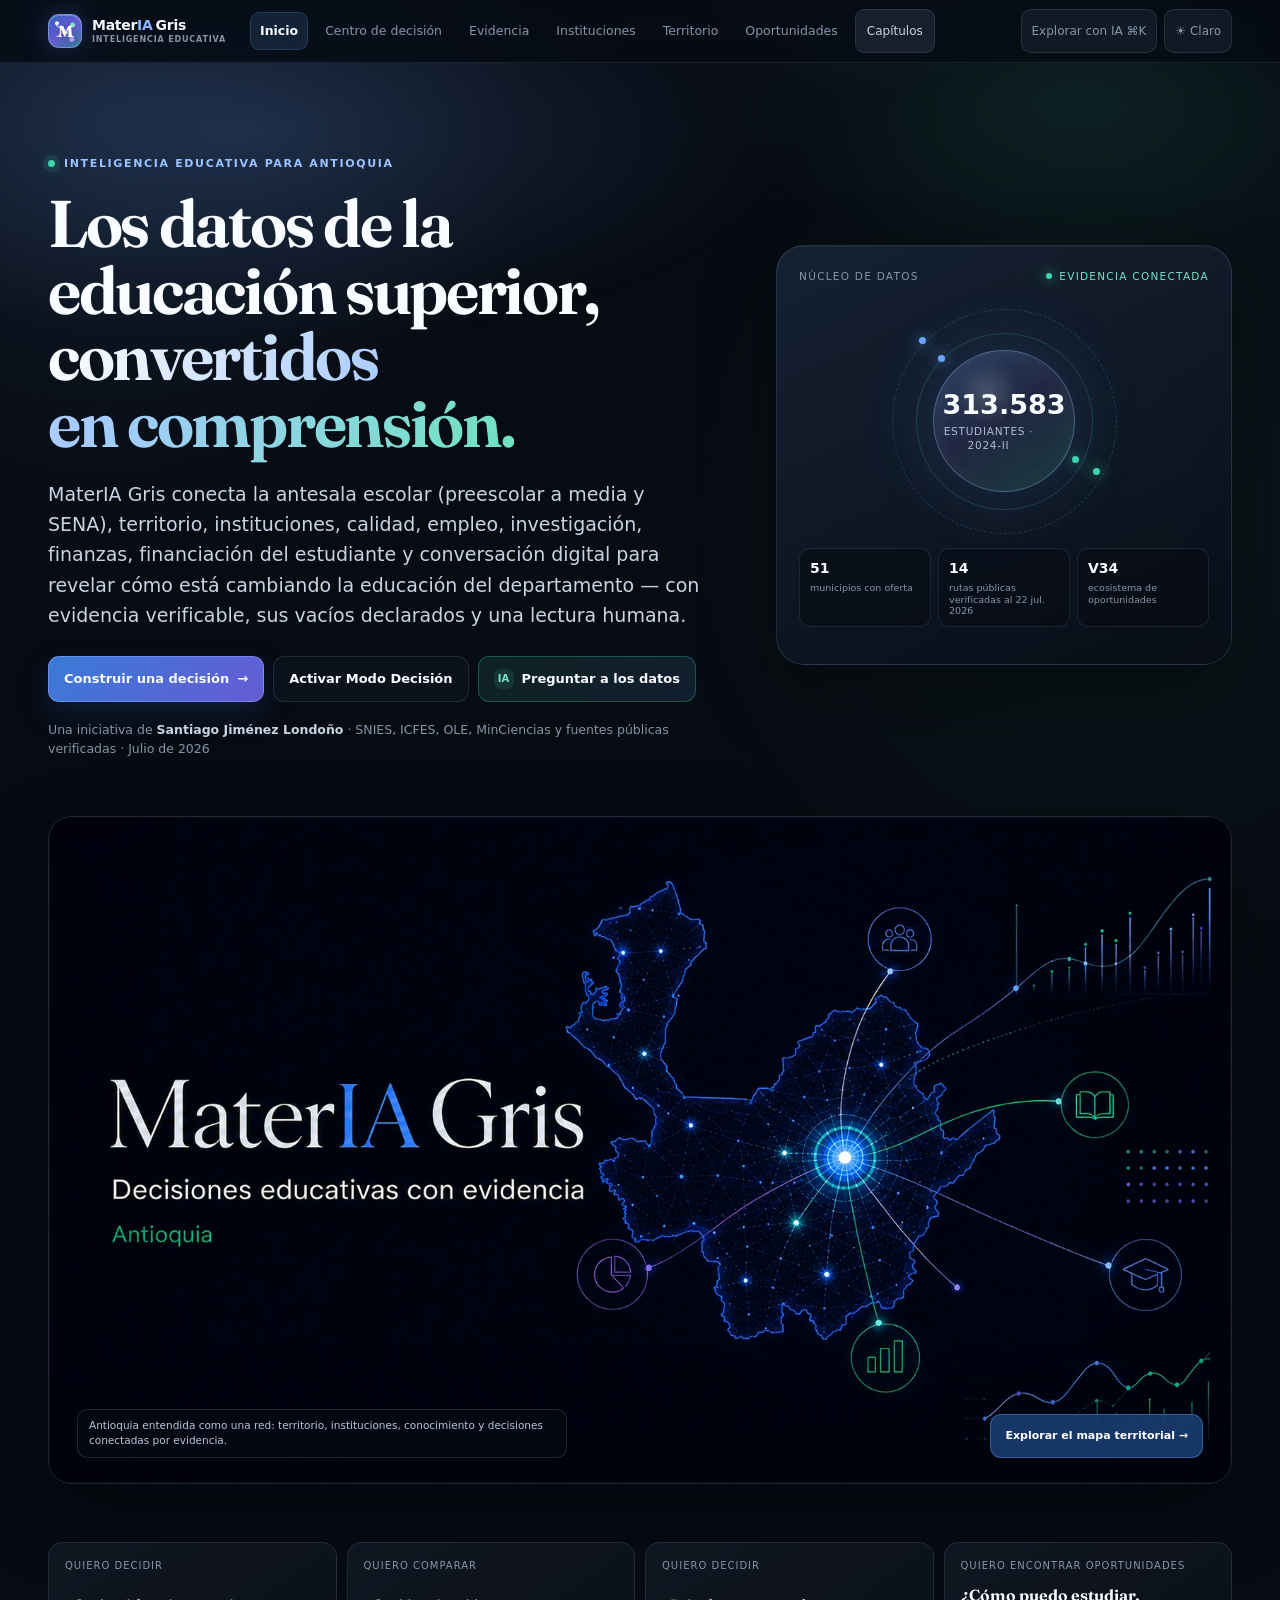
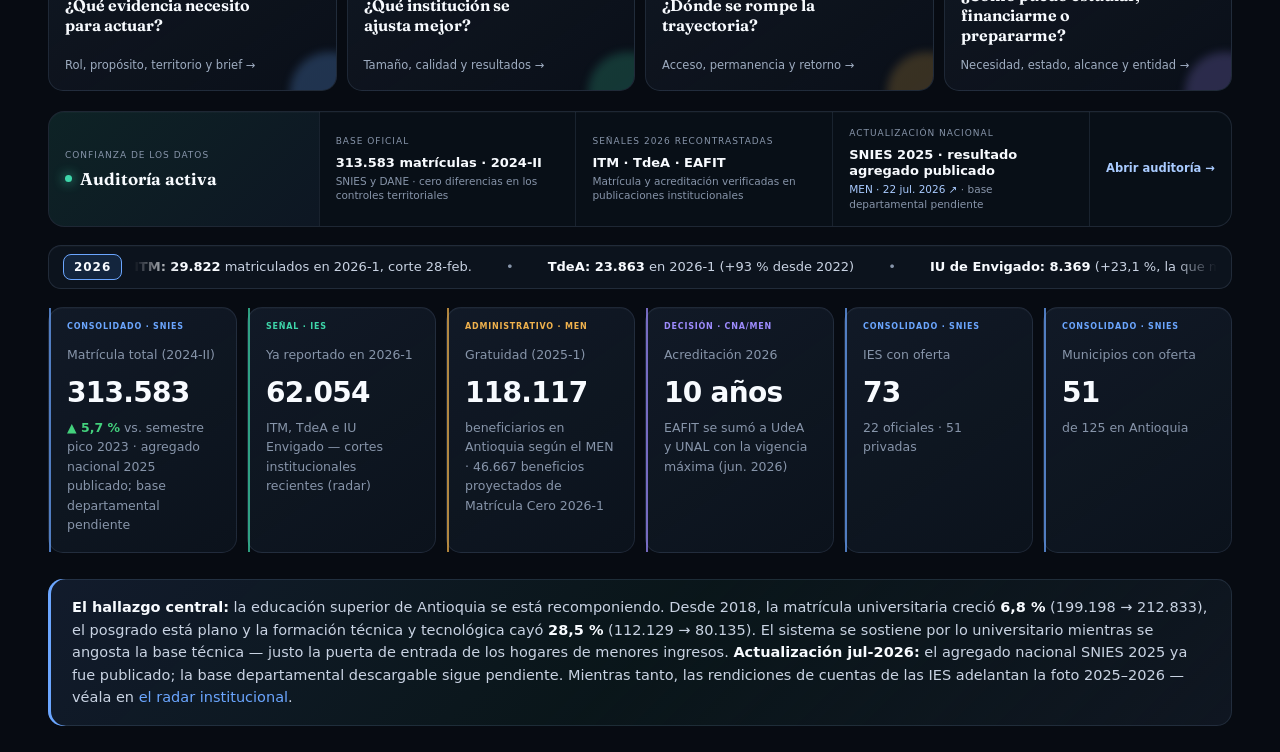
==== commit df8dbb71: "V35.1: verificación total al 22-jul-2026 — rutas, registro, línea de tiempo y sellos - Oportunidades" ====
--- a/public/index.html
+++ b/public/index.html
@@ -3,13 +3,13 @@
 <head>
 <meta charset="UTF-8">
 <meta name="viewport" content="width=device-width, initial-scale=1.0">
-<title>MaterIA Gris · El cerebro de datos de la educación superior de Antioquia</title>
+<title>MaterIA Gris · El cerebro de datos de la educación de Antioquia</title>
 <link rel="preconnect" href="https://fonts.googleapis.com">
 <link rel="preconnect" href="https://fonts.gstatic.com" crossorigin>
 <link href="https://fonts.googleapis.com/css2?family=Fraunces:opsz,wght@9..144,550;9..144,650&display=swap" rel="stylesheet">
 <link rel="icon" href="data:image/svg+xml,<svg xmlns=%22http://www.w3.org/2000/svg%22 viewBox=%220 0 100 100%22><text y=%22.9em%22 font-size=%2290%22>🧠</text></svg>">
-<meta property="og:title" content="MaterIA Gris · El cerebro de datos de la educación superior de Antioquia">
-<meta property="og:description" content="Matrícula, territorio, oportunidades, calidad, empleo y finanzas de la educación superior de Antioquia — datos verificados y decisiones explicables.">
+<meta property="og:title" content="MaterIA Gris · El cerebro de datos de la educación de Antioquia">
+<meta property="og:description" content="Del preescolar al posgrado: matrícula, territorio, oportunidades, calidad, empleo, financiación y finanzas de la educación de Antioquia — datos verificados y decisiones explicables.">
 <meta property="og:url" content="https://materia-gris.vercel.app/">
 <meta property="og:type" content="website">
 <meta property="og:image" content="https://materia-gris.vercel.app/og.png">
@@ -812,7 +812,7 @@
       </div>
       <div class="core-signals">
         <div class="core-signal"><b>51</b><span>municipios con oferta</span></div>
-        <div class="core-signal"><b>14</b><span>rutas públicas verificadas al 16 jul. 2026</span></div>
+        <div class="core-signal"><b>14</b><span>rutas públicas verificadas al 22 jul. 2026</span></div>
         <div class="core-signal"><b>V34</b><span>ecosistema de oportunidades</span></div>
       </div>
     </aside>
@@ -836,7 +836,7 @@
     <div class="evidence-lead"><small>Confianza de los datos</small><b>Auditoría activa</b></div>
     <div class="evidence-item"><small>Base oficial</small><b>313.583 matrículas · 2024-II</b><span>SNIES y DANE · cero diferencias en los controles territoriales</span></div>
     <div class="evidence-item"><small>Señales 2026 recontrastadas</small><b>ITM · TdeA · EAFIT</b><span>Matrícula y acreditación verificadas en publicaciones institucionales</span></div>
-    <div class="evidence-item"><small>Actualización nacional</small><b>SNIES 2025 · resultado agregado publicado</b><span><a href="https://www.mineducacion.gov.co/portal/salaprensa/Comunicados/429538:SNIES-confirma-record-historico-Colombia-supera-por-primera-vez-los-2-7-millones-de-estudiantes-en-educacion-superior" target="_blank" rel="noopener">MEN · 15 jul. 2026 ↗</a> · base departamental pendiente</span></div>
+    <div class="evidence-item"><small>Actualización nacional</small><b>SNIES 2025 · resultado agregado publicado</b><span><a href="https://www.mineducacion.gov.co/portal/salaprensa/Comunicados/429538:SNIES-confirma-record-historico-Colombia-supera-por-primera-vez-los-2-7-millones-de-estudiantes-en-educacion-superior" target="_blank" rel="noopener">MEN · 22 jul. 2026 ↗</a> · base departamental pendiente</span></div>
     <a class="evidence-action" href="auditoria.html">Abrir auditoría →</a>
   </div>
   <div class="cinta" id="cinta2026" title="Ver la línea de tiempo 2026" role="link" tabindex="0" aria-label="Novedades 2026 — ir a la línea de tiempo">
@@ -1046,10 +1046,10 @@
       <small>Nueva arquitectura de evidencia</small>
       <h3>Lo reciente orienta. Lo comparable permite afirmar.</h3>
       <p>MaterIA no obliga a que todas las fuentes parezcan del mismo año. El corte SNIES 2024-II sigue siendo la base comparable; las publicaciones 2025–2026 se muestran como señales administrativas, programas o contexto, sin sumarlas a la matrícula.</p>
-      <span class="evh-stamp" aria-hidden="true">26 fuentes</span>
+      <span class="evh-stamp" aria-hidden="true">33 fuentes</span>
     </article>
     <aside class="evh-asof" aria-label="Estado de actualización de la evidencia">
-      <div class="evh-asof-head"><div><small>Corte de investigación</small><b>16 de julio de 2026</b></div><span class="evh-live">Validación correcta</span></div>
+      <div class="evh-asof-head"><div><small>Corte de investigación</small><b>22 de julio de 2026</b></div><span class="evh-live">Validación correcta</span></div>
       <div class="evh-asof-line"><span>Comparable</span><b>SNIES 2024-II · matrícula, IES y territorio</b></div>
       <div class="evh-asof-line"><span>Reciente</span><b>Gobernación, MEN, Distrito y Proantioquia · 2025–2026</b></div>
       <div class="evh-asof-line"><span>Próximo hito</span><b>SNIES 2025 · resultado nacional publicado; base departamental consolidada pendiente</b></div>
@@ -1136,9 +1136,9 @@
         <li><span class="mes">Marzo</span><p>El <b>TdeA cierra su plan de desarrollo con 23.863 matriculados en 2026-1</b> (+93&nbsp;% desde 2022). QS por materia: <b>Medicina de la UdeA, #1 de Colombia</b> y top 10 de Latinoamérica.</p></li>
         <li><span class="mes">Abril</span><p><b>U-Sapiens 2026-1</b>: la UdeA se sostiene como #2 nacional en investigación (cuartil 1). Temporada de rendiciones de cuentas 2025: ITM, Pascual Bravo y Colmayor reportan récords de matrícula.</p></li>
         <li><span class="mes">Mayo</span><p>El <b>ICETEX abre 12.900 créditos nuevos para 2026-2</b> — recuperación parcial tras el desplome de −83,6&nbsp;% en 2025. Visita de pares para la renovación de la acreditación del Politécnico JIC.</p></li>
-        <li><span class="mes">Junio</span><p><b>EAFIT logra la acreditación por 10 años</b> (Res. 016360, primera privada de Antioquia con la vigencia máxima). El MEN detalla <b>$92,8 mil millones en seis proyectos de infraestructura antioqueños</b>. Decreto 0616: gratuidad progresiva en derechos de grado desde 2026-2; hasta tres inscripciones gratuitas empezarán en 2027-1 para población elegible.</p></li>
-        <li><span class="mes">Julio</span><p>El DANE confirma que <b>Antioquia creció 3,0&nbsp;% en 2025</b> (segunda economía, 15&nbsp;% del PIB nacional). La U. Católica Luis Amigó publica su informe 2025: 13.232 estudiantes, −21&nbsp;% desde 2020. Desempleo de Medellín A.M.: 8,6&nbsp;%.</p></li>
-        <li><span class="mes">Viene</span><p><b>Base departamental SNIES 2025</b> (el agregado nacional ya fue publicado; este tablero se actualizará cuando exista el archivo consolidado); resolución de <b>cinco renovaciones de acreditación</b> antioqueñas (Colmayor, Poli JIC, CEIPA, UNAULA, IUE); rendición de cuentas del SENA (oct-nov).</p></li>
+        <li><span class="mes">Junio</span><p><b>EAFIT logra la acreditación por 10 años</b> (Res. 016360, primera privada de Antioquia con la vigencia máxima). El MEN detalla <b>$92,8 mil millones en seis proyectos de infraestructura antioqueños</b>. Decreto 0616: gratuidad progresiva en derechos de grado desde 2026-2; hasta tres inscripciones gratuitas empezarán en 2027-1 para población elegible. El Poli JIC logra el registro del <b>primer Doctorado en Ciencias del Deporte del país</b> (Res. 017101, 30-jun).</p></li>
+        <li><span class="mes">Julio</span><p>El MEN publica el agregado nacional SNIES 2025 (15-jul): <b>récord de 2.723.364 matriculados y cobertura 61,75&nbsp;%</b>, con 939.282 beneficiarios de gratuidad (97&nbsp;% de la matrícula pública). <b>Luquegi Gil Neira se posesiona como rector de la UdeA</b> (9-jul). Sapiencia abre la convocatoria 2026-2 con <b>~17.000 cupos</b> de Matrícula Cero + EstudIA (7-jul). La Corte Constitucional (T-127, difundida el 2-jul) prohíbe al ICETEX suspender subsidios de sostenimiento ya reconocidos. Y una lección de vara: el 20-jul el Gobierno reclamó ante el Congreso «425.096 cupos nuevos»; el consolidado del propio MEN da <b>+256.136 matriculados (2022→2025)</b>. Contexto DANE: Antioquia creció 3,0&nbsp;% en 2025; desempleo de Medellín A.M.: 8,6&nbsp;%.</p></li>
+        <li><span class="mes">Viene</span><p><b>Base departamental SNIES 2025</b> (el agregado nacional ya fue publicado; este tablero se actualizará cuando exista el archivo consolidado); resolución de <b>cinco renovaciones de acreditación</b> antioqueñas (Colmayor, Poli JIC, CEIPA, UNAULA, IUE); rendición de cuentas del SENA (oct-nov). Según el cronograma oficial, la base departamental sale entre el <b>27 y el 31 de julio</b> — este tablero la ingiere al publicarse.</p></li>
       </ul>
     </div>
   </div>
@@ -1439,7 +1439,7 @@
   <div class="sec-head"><span class="sec-num">V34</span><h2>Oportunidades: estudiar, financiarse y avanzar</h2></div>
   <div class="opp-intro">
     <p class="sec-desc">Encuentre rutas oficiales para comparar programas, cubrir la matrícula, postularse o prepararse. El diagnóstico integra Gobernación, Distrito, Sapiencia, Ministerio, ICETEX, IES y fondos territoriales; ninguna entidad ocupa un capítulo exclusivo y cada oportunidad conserva su alcance, estado y límite.</p>
-    <aside class="opp-status"><b>Corte verificado · 16 de julio de 2026</b>El directorio ordena oportunidades abiertas, próximas a cerrar, en legalización, en ejecución, permanentes y cerradas. No recibe postulaciones ni garantiza selección.</aside>
+    <aside class="opp-status"><b>Corte verificado · 22 de julio de 2026</b>El directorio ordena oportunidades abiertas, próximas a cerrar, en legalización, en ejecución, permanentes y cerradas. No recibe postulaciones ni garantiza selección.</aside>
   </div>
 
   <div class="opp-routes" id="opp-routes" aria-label="Cuatro rutas para encontrar oportunidades"><div class="opp-loading">Organizando rutas de acceso…</div></div>
@@ -2195,7 +2195,7 @@
 <section id="producto" class="product-section">
   <div class="sec-head"><span class="sec-num">V27</span><h2>Producto comparado: aprender sin copiar</h2></div>
   <div class="product-intro">
-    <p class="sec-desc">Comparamos MaterIA Gris con cinco referentes públicos de Colombia, Estados Unidos, Reino Unido, Chile y alcance global. La matriz observa capacidades visibles al 15 de julio de 2026; no suma una puntuación total porque cada herramienta sirve a una decisión y jurisdicción diferente.</p>
+    <p class="sec-desc">Comparamos MaterIA Gris con cinco referentes públicos de Colombia, Estados Unidos, Reino Unido, Chile y alcance global. La matriz observa capacidades visibles al 22 de julio de 2026 — «Costo y financiación» pasó de Limitada a Adecuada con las series propias de ICETEX, becas y retorno por programa (V35); el costo de matrícula por programa sigue pendiente y así se declara en Vacíos. No suma una puntuación total porque cada herramienta sirve a una decisión y jurisdicción diferente.</p>
     <aside class="product-position"><b>Nuestra posición propia</b>Profundidad territorial y lectura de sistema, combinadas con comparación guardable, evidencia reutilizable y límites visibles.</aside>
   </div>
 
@@ -2221,7 +2221,7 @@
           <tr><td>Profundidad territorial</td><td><span class="cap s3">Fuerte</span></td><td><span class="cap s2">Adecuada</span></td><td><span class="cap s2">Adecuada</span></td><td><span class="cap s1">Limitada</span></td><td><span class="cap s2">Adecuada</span></td><td><span class="cap s0">No observada</span></td></tr>
           <tr><td>Comparar IES o programas</td><td><span class="cap s3">Fuerte</span></td><td><span class="cap s1">Limitada</span></td><td><span class="cap s3">Fuerte</span></td><td><span class="cap s3">Fuerte</span></td><td><span class="cap s2">Adecuada</span></td><td><span class="cap s0">No observada</span></td></tr>
           <tr><td>Guardar, compartir y exportar</td><td><span class="cap s3">Fuerte</span></td><td><span class="cap s0">No observada</span></td><td><span class="cap s2">Adecuada</span></td><td><span class="cap s3">Fuerte</span></td><td><span class="cap s1">Limitada</span></td><td><span class="cap s3">Fuerte</span></td></tr>
-          <tr><td>Costo y financiación</td><td><span class="cap s1">Limitada</span></td><td><span class="cap s0">No observada</span></td><td><span class="cap s3">Fuerte</span></td><td><span class="cap s2">Adecuada</span></td><td><span class="cap s3">Fuerte</span></td><td><span class="cap s0">No observada</span></td></tr>
+          <tr><td>Costo y financiación</td><td><span class="cap s2">Adecuada</span></td><td><span class="cap s0">No observada</span></td><td><span class="cap s3">Fuerte</span></td><td><span class="cap s2">Adecuada</span></td><td><span class="cap s3">Fuerte</span></td><td><span class="cap s0">No observada</span></td></tr>
           <tr><td>Resultados de graduados</td><td><span class="cap s2">Adecuada</span></td><td><span class="cap s2">Adecuada</span></td><td><span class="cap s3">Fuerte</span></td><td><span class="cap s3">Fuerte</span></td><td><span class="cap s3">Fuerte</span></td><td><span class="cap s0">No observada</span></td></tr>
           <tr><td>Trayectorias y política</td><td><span class="cap s3">Fuerte</span></td><td><span class="cap s3">Fuerte</span></td><td><span class="cap s1">Limitada</span></td><td><span class="cap s1">Limitada</span></td><td><span class="cap s1">Limitada</span></td><td><span class="cap s2">Adecuada</span></td></tr>
           <tr><td>Dato reutilizable y trazable</td><td><span class="cap s3">Fuerte</span></td><td><span class="cap s1">Limitada</span></td><td><span class="cap s3">Fuerte</span></td><td><span class="cap s2">Adecuada</span></td><td><span class="cap s2">Adecuada</span></td><td><span class="cap s3">Fuerte</span></td></tr>
@@ -2280,12 +2280,12 @@
       <ul id="fuentes"></ul>
       <p style="margin-top:14px">Notas: (1) La matrícula anual corresponde al semestre con mayor total de cada vigencia — sumar semestres duplicaría estudiantes. Para 2024, el corte usado es 2024-II (313.583; 2024-I registró 300.246). (2) Los indicadores OLE se restringen a IES con domicilio en Antioquia; se excluyen SENA y UNAD por ser instituciones de alcance nacional cuyos graduados no son separables por departamento en esa base; la especialización se omite de la tasa de vinculación por cobertura insuficiente. (3) La serie 2015–2017 de la base histórica del MEN se descartó por inconsistencias de reporte semestral. (4) Saber TyT usa la escala 0–200 vigente desde 2017-3; el sector de cada IES se toma del SNIES por errores de registro en la base ICFES. (5) Los grupos de investigación corresponden a los resultados finales de la Convocatoria 957 de 2024 (Resolución 1531 de dic. 2025, listado oficial de Minciencias); como el listado no trae departamento, este se asigna por código GrupLAC contra la base histórica de convocatorias (90 % de cobertura) y, para grupos nuevos, por institución avaladora domiciliada en Antioquia. (6) Los resultados Saber Pro (nivel universitario) no están disponibles como microdato abierto completo en datos.gov.co; se incorporarán desde DataIcfes en la próxima versión. (7) Los niveles MCER de inglés se agregan desde el microdato Saber TyT vía API; los rótulos históricos (A-, -A1, Pre-A1, B+) se homologan a la escala vigente. (8) La división subregional corresponde a la usada por la Gobernación de Antioquia. (9) El radar «La foto 2025–2026» recoge cifras autorreportadas en rendiciones de cuentas, informes de gestión, boletines estadísticos y tableros oficiales de las IES; sus cortes y definiciones varían entre instituciones y no son directamente comparables entre sí ni con el SNIES. El MEN publicó el agregado nacional SNIES 2025 el 15 de julio de 2026, pero la base consolidada descargable por departamento no estaba disponible al corte del 16 de julio. (10) La razón subregional de oferta divide la matrícula de pregrado 2024-II ofertada en la subregión por la población proyectada de 17 a 21 años (DANE, 2024): mide capacidad instalada, no es la tasa oficial de cobertura ni asistencia de residentes, por lo que las subregiones que atraen estudiantes pueden superar el 100 %. (11) El puntaje Saber TyT por municipio promedia los cinco módulos y solo se reporta con 50 o más evaluados. (12) El benchmark interdepartamental y la proyección de población 17-21 son cálculos propios sobre las bases consolidadas nacionales del SNIES y las proyecciones municipales del DANE (CNPV 2018), reproducibles con scripts/benchmark_deptos.py y scripts/proyeccion_demografica.py. (13) La sección de acreditación se construyó sobre las fuentes primarias del régimen (Ley 30 de 1992, Decreto 1330 de 2019, Acuerdos CESU 02 de 2020 y 01 de 2025 con su transición 2026-2027) y la verificación resolución por resolución del estado de cada IES en julio de 2026; los estados «en renovación» reflejan la información pública disponible y pueden resolverse en el segundo semestre de 2026. (14) La sección de finanzas lee los documentos primarios de cada IES (acuerdos de presupuesto 2026, ejecuciones y EEFF a dic-2025) y verifica las ejecuciones contra el CUIPO de la Contraloría vía datos.gov.co (ingresos 9axr-9gnb, gastos 4f7r-epif; códigos CHIP: UdeA 120205000, UNAL 27400000, ITM 260105001, Pascual Bravo 821505000, Colmayor 824505000, TdeA 121705000, Poli JIC 120305000, IU Digital 923272870, IUE 262505266); los porcentajes de dependencia «real» son estimaciones documentadas.</p>
       <p style="margin-top:10px"><b style="color:var(--ink-2)">Nota 15 — redes sociales:</b> el capítulo compara una huella pública disponible en cortes 2025–2026. Los seguidores son audiencia potencial bruta, no alcance único; el índice pondera audiencia, eficiencia audiovisual, cadencia y equilibrio multicanal dentro de una muestra de 12 IES. TikTok y LinkedIn se presentan aparte porque no existe una extracción pública homogénea para toda la muestra. Datos, cortes y fórmula: <a href="redes-sociales.json" target="_blank" rel="noopener">redes-sociales.json ↗</a>.</p>
-      <p style="margin-top:10px"><b style="color:var(--ink-2)">Nota 16 — la antesala (básica y media):</b> la matrícula de preescolar a media viene de los microagregados del MEN por sede (ngw5-c5nw, sectores oficial y no oficial, con los ciclos de adultos CLEI asignados a su nivel equivalente; el año 2018 no existe en el dataset). La cobertura y la deserción intraanual salen de la fila departamental oficial de tasas (ji8i-4anb), verificada contra la ponderación municipal — el salto de cobertura entre 2017 y 2018 es un artefacto de la reestimación de población del Censo 2018, no una mejora real, y la deserción la calcula el MEN solo sobre el sector oficial. Los bachilleres (5c2k-ahfc) suman aprobados de grado 11 y ciclo 26 de adultos; el año 2022 venía duplicado en el origen y se depuró fila a fila. El agregado subregional usa el mismo mapeo municipio→subregión del resto del tablero (125/125 municipios casados).</p>
-      <p style="margin-top:10px"><b style="color:var(--ink-2)">Nota 17 — SENA:</b> los datasets de formación profesional integral (vv8g-8u9u, u4ze-bi7k, 28vu-5tx7) son una foto al corte de febrero de 2024 de las fichas vigentes de cursos largos, especiales y eventos — la formación complementaria corta regular no existe como dato abierto; no son series anuales de flujo ni son comparables con la matrícula SNIES de semestre pico.</p>
-      <p style="margin-top:10px"><b style="color:var(--ink-2)">Nota 18 — financiación del estudiante:</b> los créditos ICETEX otorgados (26bn-e42j) y renovados (nvcf-b8a3) se cuentan por departamento de origen del estudiante, vigencias 2015–2025; la cartera (dugh-vkir) por departamento de residencia al corte 2026-06-30 — universos distintos que no se cruzan. Esos datasets no publican montos desembolsados (solo deciles del valor), por eso las series son de número de beneficiarios; el «% de créditos en mora» es cálculo propio sobre conteos y se reporta junto al indicador oficial de cartera vencida (porcentaje del saldo de capital con mora mayor a 30 días). Las becas de la Gobernación (ya7f-466y) cubren 2013–2024 (2024 parcial, base congelada desde mayo de 2024); la tasa de graduación citada (59,4 %) se calcula solo sobre las cohortes 2013–2018.</p>
-      <p style="margin-top:10px"><b style="color:var(--ink-2)">Nota 19 — OLE por programa:</b> el nivel programa se estima desde la Base IBC 2023 (la misma de la sección laboral): el IBC llega en siete rangos de SMMLV y el promedio es el punto medio ponderado de cada rango, con el rango abierto «más de 9» fijado en 10,5 — calibración que reproduce exactamente las cifras por área ya publicadas. Solo se publican cruces programa×IES con 20 o más cotizantes; cada cotizante cuenta en su máximo nivel de formación (un residente cuenta en la especialización médica, no en el pregrado); la vinculación por programa compara los cotizantes 2023 graduados en 2022 contra los graduados SNIES 2022 del mismo programa (mínimo 20 graduados).</p>
       <p style="margin-top:10px"><b style="color:var(--ink-2)">Nota 16 — IES del Distrito:</b> el capítulo mantiene cinco universos separados: Seguimiento al Plan Indicativo con corte 28 de febrero de 2026, convocatoria distrital 2026-2, páginas visibles de los catálogos institucionales al 15 de julio de 2026, registros comparables SNIES 2024 y estados financieros con sus cortes propios. «Programa acreditado vigente», «entrada web» y «registro SNIES» no son sinónimos. La variación de matrícula frente a 2025-2 es semestral, no anual. En finanzas, presupuesto, recaudo y resultado contable tampoco se restan entre sí. Datos y límites: <a href="ies-distritales.json" target="_blank" rel="noopener">ies-distritales.json ↗</a>.</p>
       <p style="margin-top:10px"><b style="color:var(--ink-2)">Nota 17 — Corporación Gilberto Echeverri Mejía:</b> la oferta publicada el 9 de julio de 2026 contiene 165 combinaciones de sede, institución y programa en 78 municipios. Una fila no es un cupo, una matrícula, un beneficiario ni un programa único. La apertura de grupos depende del mínimo de estudiantes y de condiciones operativas; el presupuesto 2026 es apropiación inicial, no ejecución. Datos, fuentes y validaciones: <a href="oferta-gilberto-echeverri.json" target="_blank" rel="noopener">oferta-gilberto-echeverri.json ↗</a>.</p>
+      <p style="margin-top:10px"><b style="color:var(--ink-2)">Nota 18 — la antesala (básica y media):</b> la matrícula de preescolar a media viene de los microagregados del MEN por sede (ngw5-c5nw, sectores oficial y no oficial, con los ciclos de adultos CLEI asignados a su nivel equivalente; el año 2018 no existe en el dataset). La cobertura y la deserción intraanual salen de la fila departamental oficial de tasas (ji8i-4anb), verificada contra la ponderación municipal — el salto de cobertura entre 2017 y 2018 es un artefacto de la reestimación de población del Censo 2018, no una mejora real, y la deserción la calcula el MEN solo sobre el sector oficial. Los bachilleres (5c2k-ahfc) suman aprobados de grado 11 y ciclo 26 de adultos; el año 2022 venía duplicado en el origen y se depuró fila a fila. El agregado subregional usa el mismo mapeo municipio→subregión del resto del tablero (125/125 municipios casados).</p>
+      <p style="margin-top:10px"><b style="color:var(--ink-2)">Nota 19 — SENA:</b> los datasets de formación profesional integral (vv8g-8u9u, u4ze-bi7k, 28vu-5tx7) son una foto al corte de febrero de 2024 de las fichas vigentes de cursos largos, especiales y eventos — la formación complementaria corta regular no existe como dato abierto; no son series anuales de flujo ni son comparables con la matrícula SNIES de semestre pico.</p>
+      <p style="margin-top:10px"><b style="color:var(--ink-2)">Nota 20 — financiación del estudiante:</b> los créditos ICETEX otorgados (26bn-e42j) y renovados (nvcf-b8a3) se cuentan por departamento de origen del estudiante, vigencias 2015–2025; la cartera (dugh-vkir) por departamento de residencia al corte 2026-06-30 — universos distintos que no se cruzan. Esos datasets no publican montos desembolsados (solo deciles del valor), por eso las series son de número de beneficiarios; el «% de créditos en mora» es cálculo propio sobre conteos y se reporta junto al indicador oficial de cartera vencida (porcentaje del saldo de capital con mora mayor a 30 días). La caída nacional 2025 de créditos nuevos es −83,7 % en los datos abiertos y −83,6 % en la serie oficial del ICETEX (diferencia de 33 créditos entre publicaciones); ambos cortes coexisten en el tablero con su fuente declarada. Las becas de la Gobernación (ya7f-466y) cubren 2013–2024 (2024 parcial, base congelada desde mayo de 2024); la tasa de graduación citada (59,4 %) se calcula solo sobre las cohortes 2013–2018.</p>
+      <p style="margin-top:10px"><b style="color:var(--ink-2)">Nota 21 — OLE por programa:</b> el nivel programa se estima desde la Base IBC 2023 (la misma de la sección laboral): el IBC llega en siete rangos de SMMLV y el promedio es el punto medio ponderado de cada rango, con el rango abierto «más de 9» fijado en 10,5 — calibración que reproduce exactamente las cifras por área ya publicadas. Solo se publican cruces programa×IES con 20 o más cotizantes; cada cotizante cuenta en su máximo nivel de formación (un residente cuenta en la especialización médica, no en el pregrado); la vinculación por programa compara los cotizantes 2023 graduados en 2022 contra los graduados SNIES 2022 del mismo programa (mínimo 20 graduados).</p>
     </div>
     <div>
       <h4>Sobre MaterIA Gris</h4>
@@ -4148,7 +4148,10 @@
     '<b>PIB Antioquia:</b> +3,0 % en 2025 (DANE, jul. 2026)',
     '<b>Infraestructura:</b> $710.289 millones priorizados para 10 proyectos antioqueños',
     '<b>Acceso:</b> 36.091 estudiantes nuevos de primer ingreso frente a 2022',
-    '<b>SNIES 2025:</b> agregado nacional publicado; base departamental descargable pendiente',
+    '<b>SNIES 2025:</b> récord nacional — 2.723.364 matriculados, cobertura 61,75 % (base departamental: 27-31 jul)',
+    '<b>Gratuidad:</b> 939.282 beneficiarios en 2025, el 97 % de la matrícula pública',
+    '<b>UdeA:</b> Luquegi Gil Neira se posesiona como rector (9-jul)',
+    '<b>Sapiencia 2026-2:</b> ~17.000 cupos de Matrícula Cero + EstudIA, formulario hasta el 21-ago',
   ];
   const html=items.map(t=>'<span>'+t+'</span>').join('<span style="color:var(--muted)">•</span>');
   rollo.innerHTML=html+'<span style="color:var(--muted)">•</span>'+html+'<span style="color:var(--muted)">•</span>';
@@ -4546,12 +4549,12 @@
   const META={
     centro:['SNIES + DANE + ICFES + OLE + fuentes trazadas','2023–2026 · cortes separados','¿Qué evidencia sostiene la decisión y cuál sigue faltando?'],
     trayectorias:['SNIES + SPADIES + ICFES + OTE + OLE','2023–2025 · cortes separados','¿En qué etapa se rompe la trayectoria y qué evidencia falta?'],
-    producto:['Revisión de producto documentada','15 jul. 2026','¿Qué patrón externo mejora la decisión sin diluir la ventaja territorial?'],
+    producto:['Revisión de producto documentada','22 jul. 2026','¿Qué patrón externo mejora la decisión sin diluir la ventaja territorial?'],
     panorama:['SNIES','2018–2024','¿El sistema crece o cambia de composición?'],
     instituciones:['SNIES + IES','2024-II / señales 2026','¿Qué capacidad institucional sostiene el crecimiento?'],
     distrito:['Distrito + catálogos + SNIES + EEFF','2024–2026 · cortes separados','¿Cómo coordinar oferta, cupos y sostenibilidad de las tres IES públicas?'],
     territorio:['SNIES + DANE','2024','¿Dónde una inversión cerraría una brecha verificable?'],
-    oportunidades:['Gobernación + Distrito + Sapiencia + MEN + ICETEX + IES','Directorio verificado 16 jul. 2026','¿Qué ruta coincide, en qué estado está y cómo se convierte en matrícula efectiva?'],
+    oportunidades:['Gobernación + Distrito + Sapiencia + MEN + ICETEX + IES','Directorio verificado 22 jul. 2026','¿Qué ruta coincide, en qué estado está y cómo se convierte en matrícula efectiva?'],
     decidir:['SNIES','2024-II','¿Qué opciones cumplen los criterios sin usar un ranking?'],
     oferta:['SNIES','2024-II','¿Dónde hay diversidad y dónde oferta nominal?'],
     economia:['SNIES + DANE + OLE','2023–2024','¿La oferta dialoga con demanda, territorio y empleo?'],
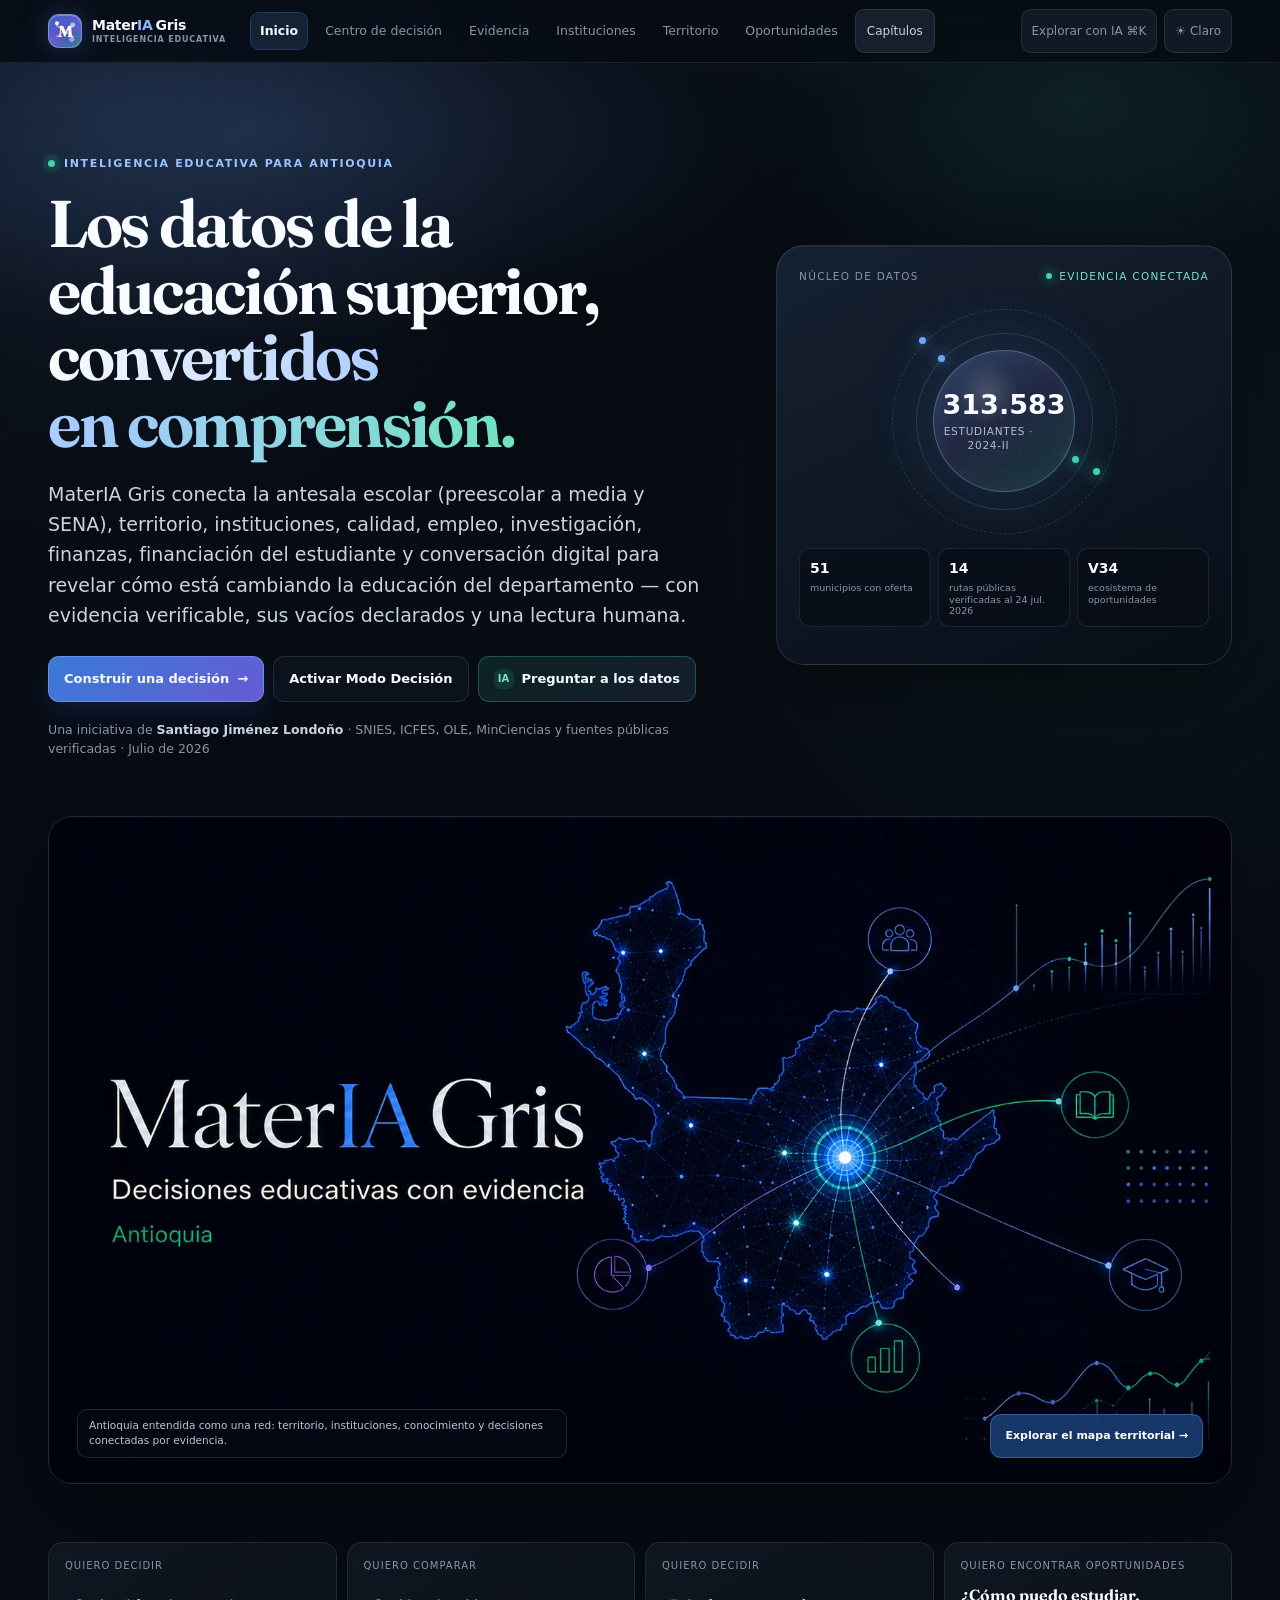
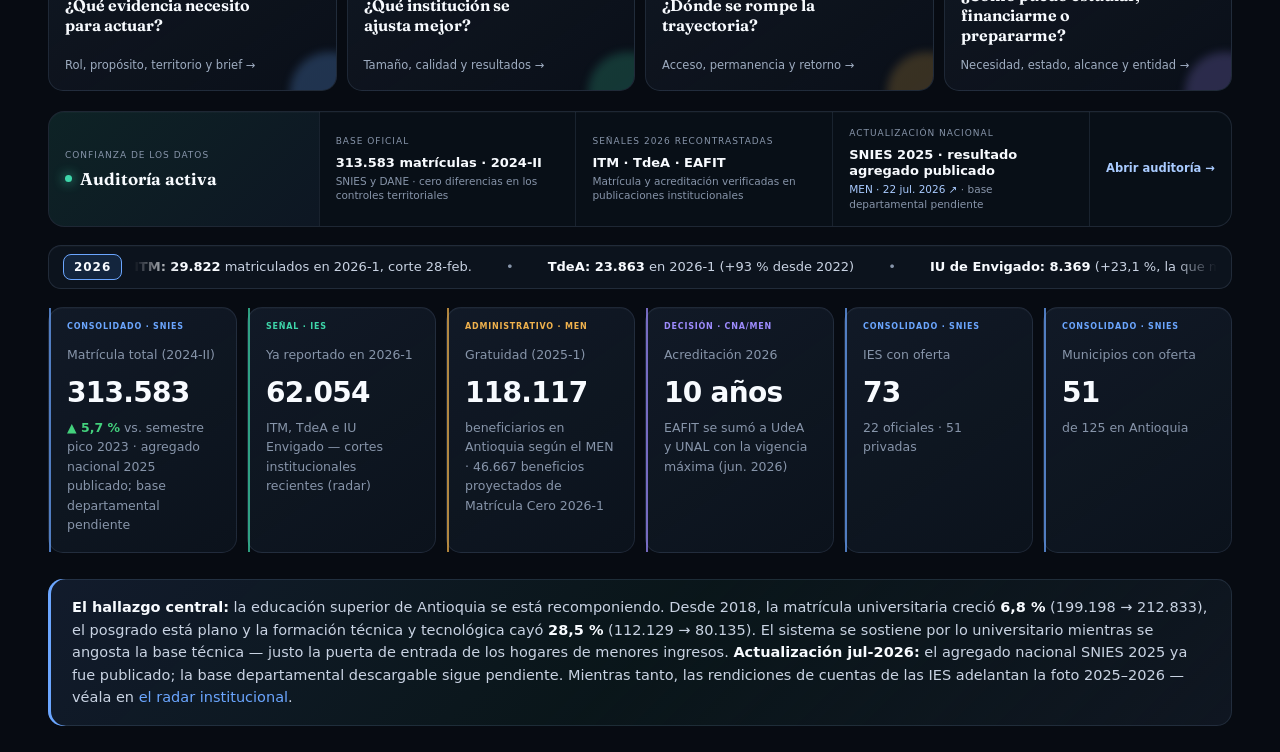
==== commit 2caa77ea: "V36: corte de verificación 24-jul-2026 y preparación para salida pública Cifras - Reverificado: SNIE" ====
--- a/public/index.html
+++ b/public/index.html
@@ -20,6 +20,83 @@
 <meta name="twitter:image" content="https://materia-gris.vercel.app/og.png">
 <meta name="theme-color" content="#070b12">
 <meta name="description" content="MaterIA Gris — inteligencia educativa para Antioquia: oportunidades, territorio, instituciones, calidad, empleo, finanzas y decisiones con evidencia. Por Santiago Jiménez Londoño.">
+<link rel="canonical" href="https://materia-gris.vercel.app/">
+<meta name="robots" content="index,follow,max-image-preview:large,max-snippet:-1">
+<meta property="og:site_name" content="MaterIA Gris">
+<meta property="og:locale" content="es_CO">
+<meta name="twitter:title" content="MaterIA Gris · El cerebro de datos de la educación de Antioquia">
+<meta name="twitter:description" content="Del preescolar al posgrado: matrícula, territorio, oportunidades, calidad, empleo, financiación y finanzas de la educación de Antioquia — datos verificados y decisiones explicables.">
+<meta name="twitter:image:alt" content="MaterIA Gris · Decisiones educativas con evidencia · Antioquia">
+<meta name="author" content="Santiago Jiménez Londoño">
+<script type="application/ld+json">
+{
+  "@context": "https://schema.org",
+  "@graph": [
+    {
+      "@type": "WebSite",
+      "@id": "https://materia-gris.vercel.app/#website",
+      "url": "https://materia-gris.vercel.app/",
+      "name": "MaterIA Gris",
+      "alternateName": "MaterIA Gris · El cerebro de datos de la educación de Antioquia",
+      "description": "Inteligencia educativa para Antioquia: del preescolar al posgrado, con datos oficiales verificados y decisiones explicables.",
+      "inLanguage": "es-CO",
+      "author": { "@id": "https://materia-gris.vercel.app/#autor" },
+      "publisher": { "@id": "https://materia-gris.vercel.app/#autor" }
+    },
+    {
+      "@type": "Person",
+      "@id": "https://materia-gris.vercel.app/#autor",
+      "name": "Santiago Jiménez Londoño",
+      "jobTitle": "Profesor asistente",
+      "affiliation": {
+        "@type": "CollegeOrUniversity",
+        "name": "Universidad EAFIT"
+      },
+      "knowsAbout": ["Educación superior", "Analítica de datos", "Política pública", "Antioquia"]
+    },
+    {
+      "@type": "Dataset",
+      "@id": "https://materia-gris.vercel.app/#dataset",
+      "name": "MaterIA Gris · Educación de Antioquia, del preescolar al posgrado",
+      "description": "Tablero y base derivada sobre la educación de Antioquia: matrícula de preescolar, básica y media (2011-2024); matrícula, programas, graduados e instituciones de educación superior (2018-2024); cobertura y deserción; resultados Saber TyT; empleabilidad y salario de enganche del Observatorio Laboral (OLE, corte 2023); grupos de investigación de Minciencias (Convocatoria 957 de 2024); acreditación institucional; crédito educativo y becas (ICETEX, Gobernación de Antioquia, Sapiencia); y finanzas públicas de nueve IES oficiales. Cifras verificadas al 24 de julio de 2026.",
+      "url": "https://materia-gris.vercel.app/",
+      "inLanguage": "es-CO",
+      "license": "https://creativecommons.org/licenses/by/4.0/",
+      "isAccessibleForFree": true,
+      "keywords": ["educación superior", "Antioquia", "Medellín", "matrícula", "SNIES", "deserción", "empleabilidad", "acreditación", "datos abiertos", "Colombia"],
+      "temporalCoverage": "2011/2026",
+      "dateModified": "2026-07-24",
+      "creator": { "@id": "https://materia-gris.vercel.app/#autor" },
+      "spatialCoverage": {
+        "@type": "Place",
+        "name": "Antioquia, Colombia",
+        "geo": { "@type": "GeoCoordinates", "latitude": 6.55, "longitude": -75.82 }
+      },
+      "distribution": [
+        {
+          "@type": "DataDownload",
+          "name": "Base derivada del tablero (matrícula, IES, programas, municipios)",
+          "encodingFormat": "application/json",
+          "contentUrl": "https://materia-gris.vercel.app/datos.json"
+        },
+        {
+          "@type": "DataDownload",
+          "name": "Registro de fuentes vivas e indicadores",
+          "encodingFormat": "application/json",
+          "contentUrl": "https://materia-gris.vercel.app/fuentes-antioquia.json"
+        },
+        {
+          "@type": "DataDownload",
+          "name": "Directorio de oportunidades educativas verificadas",
+          "encodingFormat": "application/json",
+          "contentUrl": "https://materia-gris.vercel.app/oportunidades-antioquia.json"
+        }
+      ],
+      "citation": "Jiménez Londoño, S. (2026). MaterIA Gris: el cerebro de datos de la educación de Antioquia. https://materia-gris.vercel.app/"
+    }
+  ]
+}
+</script>
 <style>
 :root{
   --page:#070b12; --surface:#101722; --surface-2:#16202d;
@@ -34,6 +111,8 @@
 html{scroll-behavior:smooth;scroll-padding-top:70px;overflow-x:hidden}
 body{background:var(--page);color:var(--ink-2);font:15px/1.55 system-ui,-apple-system,"Segoe UI",sans-serif;-webkit-font-smoothing:antialiased;overflow-x:hidden}
 .sr-only{position:absolute!important;width:1px!important;height:1px!important;padding:0!important;margin:-1px!important;overflow:hidden!important;clip:rect(0,0,0,0)!important;white-space:nowrap!important;border:0!important}
+.skip-link{position:absolute;left:12px;top:-60px;z-index:200;background:var(--s1);color:#04121f;font-weight:700;font-size:13.5px;padding:11px 18px;border-radius:0 0 10px 10px;transition:top .16s ease}
+.skip-link:focus{top:0;text-decoration:none;outline:2px solid var(--ink);outline-offset:2px}
 a{color:var(--s1);text-decoration:none}
 a:hover{text-decoration:underline}
 .wrap{max-width:1180px;margin:0 auto;padding:0 20px}
@@ -740,6 +819,7 @@
 <script>try{if(localStorage.getItem('obs-theme')==='light')document.documentElement.classList.add('light')}catch(e){}</script>
 </head>
 <body>
+<a href="#inicio" class="skip-link">Saltar al contenido</a>
 <div id="progreso" aria-hidden="true"></div>
 <nav><div class="wrap">
   <a class="logo" href="#top" aria-label="MaterIA Gris · inicio">
@@ -812,7 +892,7 @@
       </div>
       <div class="core-signals">
         <div class="core-signal"><b>51</b><span>municipios con oferta</span></div>
-        <div class="core-signal"><b>14</b><span>rutas públicas verificadas al 22 jul. 2026</span></div>
+        <div class="core-signal"><b>14</b><span>rutas públicas verificadas al 24 jul. 2026</span></div>
         <div class="core-signal"><b>V34</b><span>ecosistema de oportunidades</span></div>
       </div>
     </aside>
@@ -1049,7 +1129,7 @@
       <span class="evh-stamp" aria-hidden="true">33 fuentes</span>
     </article>
     <aside class="evh-asof" aria-label="Estado de actualización de la evidencia">
-      <div class="evh-asof-head"><div><small>Corte de investigación</small><b>22 de julio de 2026</b></div><span class="evh-live">Validación correcta</span></div>
+      <div class="evh-asof-head"><div><small>Corte de investigación</small><b>24 de julio de 2026</b></div><span class="evh-live">Validación correcta</span></div>
       <div class="evh-asof-line"><span>Comparable</span><b>SNIES 2024-II · matrícula, IES y territorio</b></div>
       <div class="evh-asof-line"><span>Reciente</span><b>Gobernación, MEN, Distrito y Proantioquia · 2025–2026</b></div>
       <div class="evh-asof-line"><span>Próximo hito</span><b>SNIES 2025 · resultado nacional publicado; base departamental consolidada pendiente</b></div>
@@ -1439,7 +1519,7 @@
   <div class="sec-head"><span class="sec-num">V34</span><h2>Oportunidades: estudiar, financiarse y avanzar</h2></div>
   <div class="opp-intro">
     <p class="sec-desc">Encuentre rutas oficiales para comparar programas, cubrir la matrícula, postularse o prepararse. El diagnóstico integra Gobernación, Distrito, Sapiencia, Ministerio, ICETEX, IES y fondos territoriales; ninguna entidad ocupa un capítulo exclusivo y cada oportunidad conserva su alcance, estado y límite.</p>
-    <aside class="opp-status"><b>Corte verificado · 22 de julio de 2026</b>El directorio ordena oportunidades abiertas, próximas a cerrar, en legalización, en ejecución, permanentes y cerradas. No recibe postulaciones ni garantiza selección.</aside>
+    <aside class="opp-status"><b>Corte verificado · 24 de julio de 2026</b>El directorio ordena oportunidades abiertas, próximas a cerrar, en legalización, en ejecución, permanentes y cerradas. No recibe postulaciones ni garantiza selección.</aside>
   </div>
 
   <div class="opp-routes" id="opp-routes" aria-label="Cuatro rutas para encontrar oportunidades"><div class="opp-loading">Organizando rutas de acceso…</div></div>
@@ -1873,7 +1953,7 @@
       <p class="note">Revisión editorial: 14 de julio de 2026. El CNA puede actualizar formatos, cuadros maestros y guías; confirme la versión vigente al iniciar y justo antes de radicar.</p>
       <div class="guide-links">
         <a href="https://www.cna.gov.co/1779/w3-article-427881.html?_noredirect=1" target="_blank" rel="noopener">Acuerdo CESU 01 de 2025 ↗</a>
-        <a href="https://www.cna.gov.co/portal/Secciones/426872%3A" target="_blank" rel="noopener">Guía del trámite 2025 ↗</a>
+        <a href="https://www.cna.gov.co/portal/Secciones/426872:" target="_blank" rel="noopener">Guía del trámite 2025 ↗</a>
         <a href="https://www.cna.gov.co/1779/w3-article-426700.html?_noredirect=1" target="_blank" rel="noopener">Cultura de calidad y autoevaluación ↗</a>
         <a href="https://www.cna.gov.co/portal/Sistema-Nacional-de-Acreditacion/Marco-normativo/" target="_blank" rel="noopener">Marco normativo vigente ↗</a>
         <a href="https://www.cna.gov.co/1779/w3-propertyvalue-67686.html?_noredirect=1" target="_blank" rel="noopener">Etapas oficiales del proceso ↗</a>
@@ -2195,7 +2275,7 @@
 <section id="producto" class="product-section">
   <div class="sec-head"><span class="sec-num">V27</span><h2>Producto comparado: aprender sin copiar</h2></div>
   <div class="product-intro">
-    <p class="sec-desc">Comparamos MaterIA Gris con cinco referentes públicos de Colombia, Estados Unidos, Reino Unido, Chile y alcance global. La matriz observa capacidades visibles al 22 de julio de 2026 — «Costo y financiación» pasó de Limitada a Adecuada con las series propias de ICETEX, becas y retorno por programa (V35); el costo de matrícula por programa sigue pendiente y así se declara en Vacíos. No suma una puntuación total porque cada herramienta sirve a una decisión y jurisdicción diferente.</p>
+    <p class="sec-desc">Comparamos MaterIA Gris con cinco referentes públicos de Colombia, Estados Unidos, Reino Unido, Chile y alcance global. La matriz observa capacidades visibles al 24 de julio de 2026 — «Costo y financiación» pasó de Limitada a Adecuada con las series propias de ICETEX, becas y retorno por programa (V35); el costo de matrícula por programa sigue pendiente y así se declara en Vacíos. No suma una puntuación total porque cada herramienta sirve a una decisión y jurisdicción diferente.</p>
     <aside class="product-position"><b>Nuestra posición propia</b>Profundidad territorial y lectura de sistema, combinadas con comparación guardable, evidencia reutilizable y límites visibles.</aside>
   </div>
 
@@ -2278,7 +2358,7 @@
     <div>
       <h4>Metodología y fuentes</h4>
       <ul id="fuentes"></ul>
-      <p style="margin-top:14px">Notas: (1) La matrícula anual corresponde al semestre con mayor total de cada vigencia — sumar semestres duplicaría estudiantes. Para 2024, el corte usado es 2024-II (313.583; 2024-I registró 300.246). (2) Los indicadores OLE se restringen a IES con domicilio en Antioquia; se excluyen SENA y UNAD por ser instituciones de alcance nacional cuyos graduados no son separables por departamento en esa base; la especialización se omite de la tasa de vinculación por cobertura insuficiente. (3) La serie 2015–2017 de la base histórica del MEN se descartó por inconsistencias de reporte semestral. (4) Saber TyT usa la escala 0–200 vigente desde 2017-3; el sector de cada IES se toma del SNIES por errores de registro en la base ICFES. (5) Los grupos de investigación corresponden a los resultados finales de la Convocatoria 957 de 2024 (Resolución 1531 de dic. 2025, listado oficial de Minciencias); como el listado no trae departamento, este se asigna por código GrupLAC contra la base histórica de convocatorias (90 % de cobertura) y, para grupos nuevos, por institución avaladora domiciliada en Antioquia. (6) Los resultados Saber Pro (nivel universitario) no están disponibles como microdato abierto completo en datos.gov.co; se incorporarán desde DataIcfes en la próxima versión. (7) Los niveles MCER de inglés se agregan desde el microdato Saber TyT vía API; los rótulos históricos (A-, -A1, Pre-A1, B+) se homologan a la escala vigente. (8) La división subregional corresponde a la usada por la Gobernación de Antioquia. (9) El radar «La foto 2025–2026» recoge cifras autorreportadas en rendiciones de cuentas, informes de gestión, boletines estadísticos y tableros oficiales de las IES; sus cortes y definiciones varían entre instituciones y no son directamente comparables entre sí ni con el SNIES. El MEN publicó el agregado nacional SNIES 2025 el 15 de julio de 2026, pero la base consolidada descargable por departamento no estaba disponible al corte del 16 de julio. (10) La razón subregional de oferta divide la matrícula de pregrado 2024-II ofertada en la subregión por la población proyectada de 17 a 21 años (DANE, 2024): mide capacidad instalada, no es la tasa oficial de cobertura ni asistencia de residentes, por lo que las subregiones que atraen estudiantes pueden superar el 100 %. (11) El puntaje Saber TyT por municipio promedia los cinco módulos y solo se reporta con 50 o más evaluados. (12) El benchmark interdepartamental y la proyección de población 17-21 son cálculos propios sobre las bases consolidadas nacionales del SNIES y las proyecciones municipales del DANE (CNPV 2018), reproducibles con scripts/benchmark_deptos.py y scripts/proyeccion_demografica.py. (13) La sección de acreditación se construyó sobre las fuentes primarias del régimen (Ley 30 de 1992, Decreto 1330 de 2019, Acuerdos CESU 02 de 2020 y 01 de 2025 con su transición 2026-2027) y la verificación resolución por resolución del estado de cada IES en julio de 2026; los estados «en renovación» reflejan la información pública disponible y pueden resolverse en el segundo semestre de 2026. (14) La sección de finanzas lee los documentos primarios de cada IES (acuerdos de presupuesto 2026, ejecuciones y EEFF a dic-2025) y verifica las ejecuciones contra el CUIPO de la Contraloría vía datos.gov.co (ingresos 9axr-9gnb, gastos 4f7r-epif; códigos CHIP: UdeA 120205000, UNAL 27400000, ITM 260105001, Pascual Bravo 821505000, Colmayor 824505000, TdeA 121705000, Poli JIC 120305000, IU Digital 923272870, IUE 262505266); los porcentajes de dependencia «real» son estimaciones documentadas.</p>
+      <p style="margin-top:14px">Notas: (1) La matrícula anual corresponde al semestre con mayor total de cada vigencia — sumar semestres duplicaría estudiantes. Para 2024, el corte usado es 2024-II (313.583; 2024-I registró 300.246). (2) Los indicadores OLE se restringen a IES con domicilio en Antioquia; se excluyen SENA y UNAD por ser instituciones de alcance nacional cuyos graduados no son separables por departamento en esa base; la especialización se omite de la tasa de vinculación por cobertura insuficiente. (3) La serie 2015–2017 de la base histórica del MEN se descartó por inconsistencias de reporte semestral. (4) Saber TyT usa la escala 0–200 vigente desde 2017-3; el sector de cada IES se toma del SNIES por errores de registro en la base ICFES. (5) Los grupos de investigación corresponden a los resultados finales de la Convocatoria 957 de 2024 (Resolución 1531 de dic. 2025, listado oficial de Minciencias); como el listado no trae departamento, este se asigna por código GrupLAC contra la base histórica de convocatorias (90 % de cobertura) y, para grupos nuevos, por institución avaladora domiciliada en Antioquia. (6) Los resultados Saber Pro (nivel universitario) no están disponibles como microdato abierto completo en datos.gov.co; se incorporarán desde DataIcfes en la próxima versión. (7) Los niveles MCER de inglés se agregan desde el microdato Saber TyT vía API; los rótulos históricos (A-, -A1, Pre-A1, B+) se homologan a la escala vigente. (8) La división subregional corresponde a la usada por la Gobernación de Antioquia. (9) El radar «La foto 2025–2026» recoge cifras autorreportadas en rendiciones de cuentas, informes de gestión, boletines estadísticos y tableros oficiales de las IES; sus cortes y definiciones varían entre instituciones y no son directamente comparables entre sí ni con el SNIES. El MEN publicó el agregado nacional SNIES 2025 el 15 de julio de 2026, pero la base consolidada descargable por departamento seguía sin publicarse al corte del 24 de julio de 2026 (última vigencia disponible: 2024). Un vigía semanal revisa el portal de bases consolidadas; cuando aparezca el cierre 2025, la serie departamental se actualiza y esta nota se retira. (10) La razón subregional de oferta divide la matrícula de pregrado 2024-II ofertada en la subregión por la población proyectada de 17 a 21 años (DANE, 2024): mide capacidad instalada, no es la tasa oficial de cobertura ni asistencia de residentes, por lo que las subregiones que atraen estudiantes pueden superar el 100 %. (11) El puntaje Saber TyT por municipio promedia los cinco módulos y solo se reporta con 50 o más evaluados. (12) El benchmark interdepartamental y la proyección de población 17-21 son cálculos propios sobre las bases consolidadas nacionales del SNIES y las proyecciones municipales del DANE (CNPV 2018), reproducibles con scripts/benchmark_deptos.py y scripts/proyeccion_demografica.py. (13) La sección de acreditación se construyó sobre las fuentes primarias del régimen (Ley 30 de 1992, Decreto 1330 de 2019, Acuerdos CESU 02 de 2020 y 01 de 2025 con su transición 2026-2027) y la verificación resolución por resolución del estado de cada IES en julio de 2026; los estados «en renovación» reflejan la información pública disponible y pueden resolverse en el segundo semestre de 2026. (14) La sección de finanzas lee los documentos primarios de cada IES (acuerdos de presupuesto 2026, ejecuciones y EEFF a dic-2025) y verifica las ejecuciones contra el CUIPO de la Contraloría vía datos.gov.co (ingresos 9axr-9gnb, gastos 4f7r-epif; códigos CHIP: UdeA 120205000, UNAL 27400000, ITM 260105001, Pascual Bravo 821505000, Colmayor 824505000, TdeA 121705000, Poli JIC 120305000, IU Digital 923272870, IUE 262505266); los porcentajes de dependencia «real» son estimaciones documentadas.</p>
       <p style="margin-top:10px"><b style="color:var(--ink-2)">Nota 15 — redes sociales:</b> el capítulo compara una huella pública disponible en cortes 2025–2026. Los seguidores son audiencia potencial bruta, no alcance único; el índice pondera audiencia, eficiencia audiovisual, cadencia y equilibrio multicanal dentro de una muestra de 12 IES. TikTok y LinkedIn se presentan aparte porque no existe una extracción pública homogénea para toda la muestra. Datos, cortes y fórmula: <a href="redes-sociales.json" target="_blank" rel="noopener">redes-sociales.json ↗</a>.</p>
       <p style="margin-top:10px"><b style="color:var(--ink-2)">Nota 16 — IES del Distrito:</b> el capítulo mantiene cinco universos separados: Seguimiento al Plan Indicativo con corte 28 de febrero de 2026, convocatoria distrital 2026-2, páginas visibles de los catálogos institucionales al 15 de julio de 2026, registros comparables SNIES 2024 y estados financieros con sus cortes propios. «Programa acreditado vigente», «entrada web» y «registro SNIES» no son sinónimos. La variación de matrícula frente a 2025-2 es semestral, no anual. En finanzas, presupuesto, recaudo y resultado contable tampoco se restan entre sí. Datos y límites: <a href="ies-distritales.json" target="_blank" rel="noopener">ies-distritales.json ↗</a>.</p>
       <p style="margin-top:10px"><b style="color:var(--ink-2)">Nota 17 — Corporación Gilberto Echeverri Mejía:</b> la oferta publicada el 9 de julio de 2026 contiene 165 combinaciones de sede, institución y programa en 78 municipios. Una fila no es un cupo, una matrícula, un beneficiario ni un programa único. La apertura de grupos depende del mínimo de estudiantes y de condiciones operativas; el presupuesto 2026 es apropiación inicial, no ejecución. Datos, fuentes y validaciones: <a href="oferta-gilberto-echeverri.json" target="_blank" rel="noopener">oferta-gilberto-echeverri.json ↗</a>.</p>
@@ -2291,8 +2371,15 @@
       <h4>Sobre MaterIA Gris</h4>
       <p>Construido por <b style="color:var(--ink)">Santiago Jiménez Londoño</b> con datos abiertos oficiales descargados y procesados desde los portales del Ministerio de Educación Nacional (SNIES y OLE), el ICFES y MinCiencias vía datos.gov.co, complementados con fuentes públicas documentadas cuando el indicador no existe como dato oficial.</p>
       <p style="margin-top:12px"><b style="color:var(--ink)">Auditoría territorial:</b> el 14 de julio de 2026 se recalcularon los 51 municipios, las 9 subregiones, las 125 geometrías y todos los denominadores de 17–21 años desde los XLSX oficiales. Resultado: <b style="color:var(--ink)">0 diferencias</b>. <a href="auditoria.html">Ver auditoría explicada →</a> · <a href="auditoria-cifras.json" target="_blank" rel="noopener">JSON ↗</a>.</p>
-      <p style="margin-top:12px">Los microdatos y el código de procesamiento son reproducibles. Actualización con cada nueva vigencia publicada por el MEN.</p>
-      <p style="margin-top:12px;color:var(--ink-2)">© 2026 · Santiago Jiménez Londoño</p>
+      <p style="margin-top:12px">Los microdatos y el código de procesamiento son reproducibles. Actualización con cada nueva vigencia publicada por el MEN. <a href="https://github.com/sjimenezlon/observatorio-educacion-antioquia" target="_blank" rel="noopener">Código y scripts ↗</a>.</p>
+
+      <p style="margin-top:16px"><b style="color:var(--ink)">Cómo citar:</b> Jiménez Londoño, S. (2026). <i>MaterIA Gris: el cerebro de datos de la educación de Antioquia</i>. Cifras verificadas al 24 de julio de 2026. https://materia-gris.vercel.app/</p>
+
+      <p style="margin-top:12px"><b style="color:var(--ink)">Licencia:</b> este tablero y las bases derivadas se publican bajo <a href="https://creativecommons.org/licenses/by/4.0/deed.es" target="_blank" rel="noopener">Creative Commons Atribución 4.0 (CC BY 4.0) ↗</a>: puede copiar, adaptar y redistribuir las cifras, incluso con fines comerciales, citando la fuente. Los datos originales pertenecen a las entidades que los publican (MEN, ICFES, DANE, ICETEX, Minciencias, Contraloría General de la República, Gobernación de Antioquia y Distrito de Medellín) y conservan sus propios términos.</p>
+
+      <p style="margin-top:12px"><b style="color:var(--ink)">Alcance y límites:</b> MaterIA Gris es un proyecto independiente de análisis de datos públicos. No es un canal oficial de ninguna entidad, no recibe postulaciones, no tramita beneficios y no garantiza selección en ninguna de las rutas que reseña. Antes de decidir, confirme siempre en la fuente oficial enlazada en cada tarjeta.</p>
+
+      <p style="margin-top:16px;color:var(--ink-2)">© 2026 · Santiago Jiménez Londoño · CC BY 4.0</p>
     </div>
   </div>
 </footer>
@@ -4166,17 +4253,34 @@
 /* ---- contadores animados del hero ---- */
 (function(){
   if(matchMedia('(prefers-reduced-motion: reduce)').matches) return;
+  /* Se recogen los objetivos SIN tocar el DOM: si la pestaña está en segundo plano
+     requestAnimationFrame nunca corre, y escribir el 0 de arranque dejaría el hero
+     en ceros hasta que el usuario la enfoque. La cifra real solo se reemplaza
+     cuando la animación va a ejecutarse de verdad. */
+  const objetivos=[];
   document.querySelectorAll('#kpis .kpi .val').forEach(v=>{
     const raw=v.textContent.trim();
     if(!/^[\d.]+$/.test(raw)) return;
     const target=parseInt(raw.replace(/\./g,''),10); if(!target) return;
-    const t0=performance.now(), dur=900;
-    (function tick(t){
-      const k=Math.min(1,((t||t0)-t0)/dur), e=1-Math.pow(1-k,3);
-      v.textContent=fmt(Math.round(target*e));
-      if(k<1) requestAnimationFrame(tick);
-    })(t0);
+    objetivos.push({v,target,final:raw});
   });
+  if(!objetivos.length) return;
+  let corrido=false;
+  function animar(){
+    if(corrido) return; corrido=true;
+    objetivos.forEach(({v,target,final})=>{
+      const t0=performance.now(), dur=900;
+      (function tick(t){
+        const k=Math.min(1,((t||t0)-t0)/dur), e=1-Math.pow(1-k,3);
+        v.textContent = k<1 ? fmt(Math.round(target*e)) : final;
+        if(k<1) requestAnimationFrame(tick);
+      })(t0);
+    });
+  }
+  if(document.visibilityState==='visible') animar();
+  else document.addEventListener('visibilitychange',()=>{
+    if(document.visibilityState==='visible') animar();
+  },{once:true});
 })();
 
 /* ---- Ficha por institución (deep link #ies=codigo) ---- */
@@ -4549,12 +4653,12 @@
   const META={
     centro:['SNIES + DANE + ICFES + OLE + fuentes trazadas','2023–2026 · cortes separados','¿Qué evidencia sostiene la decisión y cuál sigue faltando?'],
     trayectorias:['SNIES + SPADIES + ICFES + OTE + OLE','2023–2025 · cortes separados','¿En qué etapa se rompe la trayectoria y qué evidencia falta?'],
-    producto:['Revisión de producto documentada','22 jul. 2026','¿Qué patrón externo mejora la decisión sin diluir la ventaja territorial?'],
+    producto:['Revisión de producto documentada','24 jul. 2026','¿Qué patrón externo mejora la decisión sin diluir la ventaja territorial?'],
     panorama:['SNIES','2018–2024','¿El sistema crece o cambia de composición?'],
     instituciones:['SNIES + IES','2024-II / señales 2026','¿Qué capacidad institucional sostiene el crecimiento?'],
     distrito:['Distrito + catálogos + SNIES + EEFF','2024–2026 · cortes separados','¿Cómo coordinar oferta, cupos y sostenibilidad de las tres IES públicas?'],
     territorio:['SNIES + DANE','2024','¿Dónde una inversión cerraría una brecha verificable?'],
-    oportunidades:['Gobernación + Distrito + Sapiencia + MEN + ICETEX + IES','Directorio verificado 22 jul. 2026','¿Qué ruta coincide, en qué estado está y cómo se convierte en matrícula efectiva?'],
+    oportunidades:['Gobernación + Distrito + Sapiencia + MEN + ICETEX + IES','Directorio verificado 24 jul. 2026','¿Qué ruta coincide, en qué estado está y cómo se convierte en matrícula efectiva?'],
     decidir:['SNIES','2024-II','¿Qué opciones cumplen los criterios sin usar un ranking?'],
     oferta:['SNIES','2024-II','¿Dónde hay diversidad y dónde oferta nominal?'],
     economia:['SNIES + DANE + OLE','2023–2024','¿La oferta dialoga con demanda, territorio y empleo?'],
